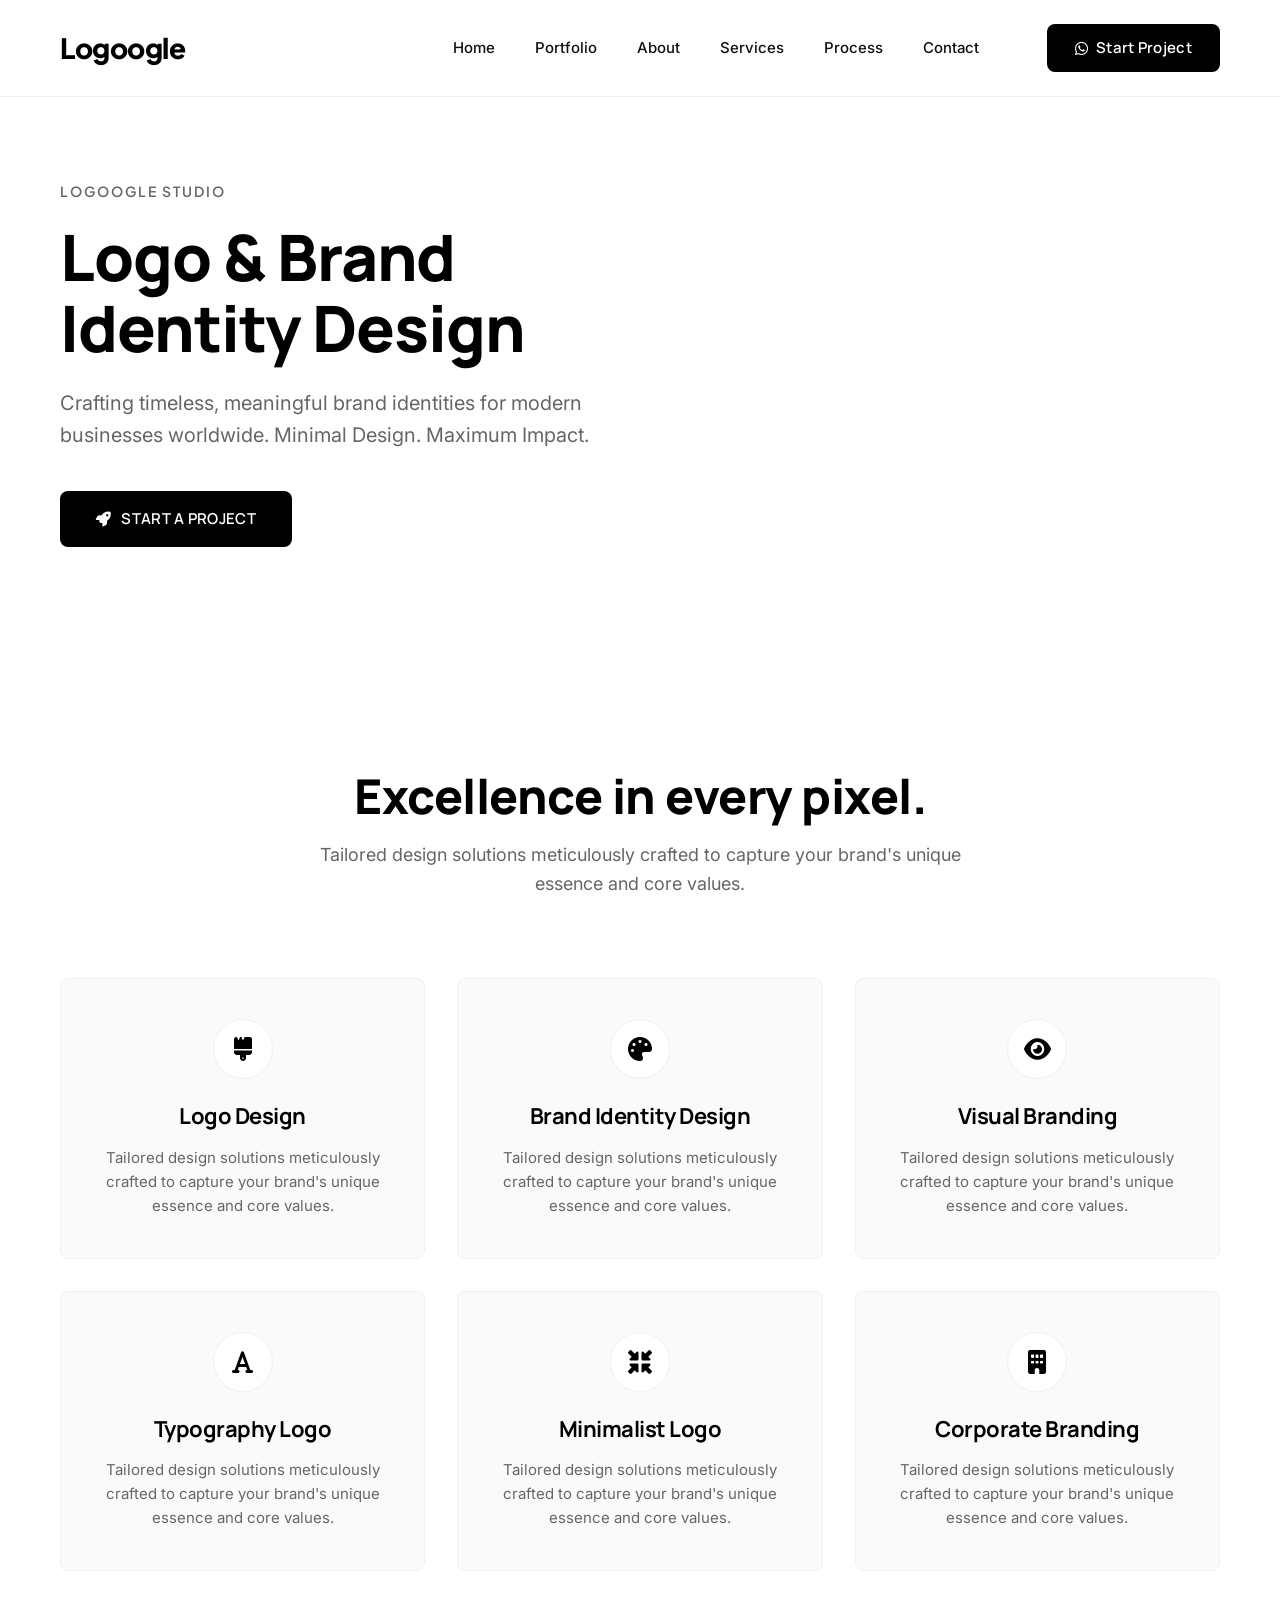
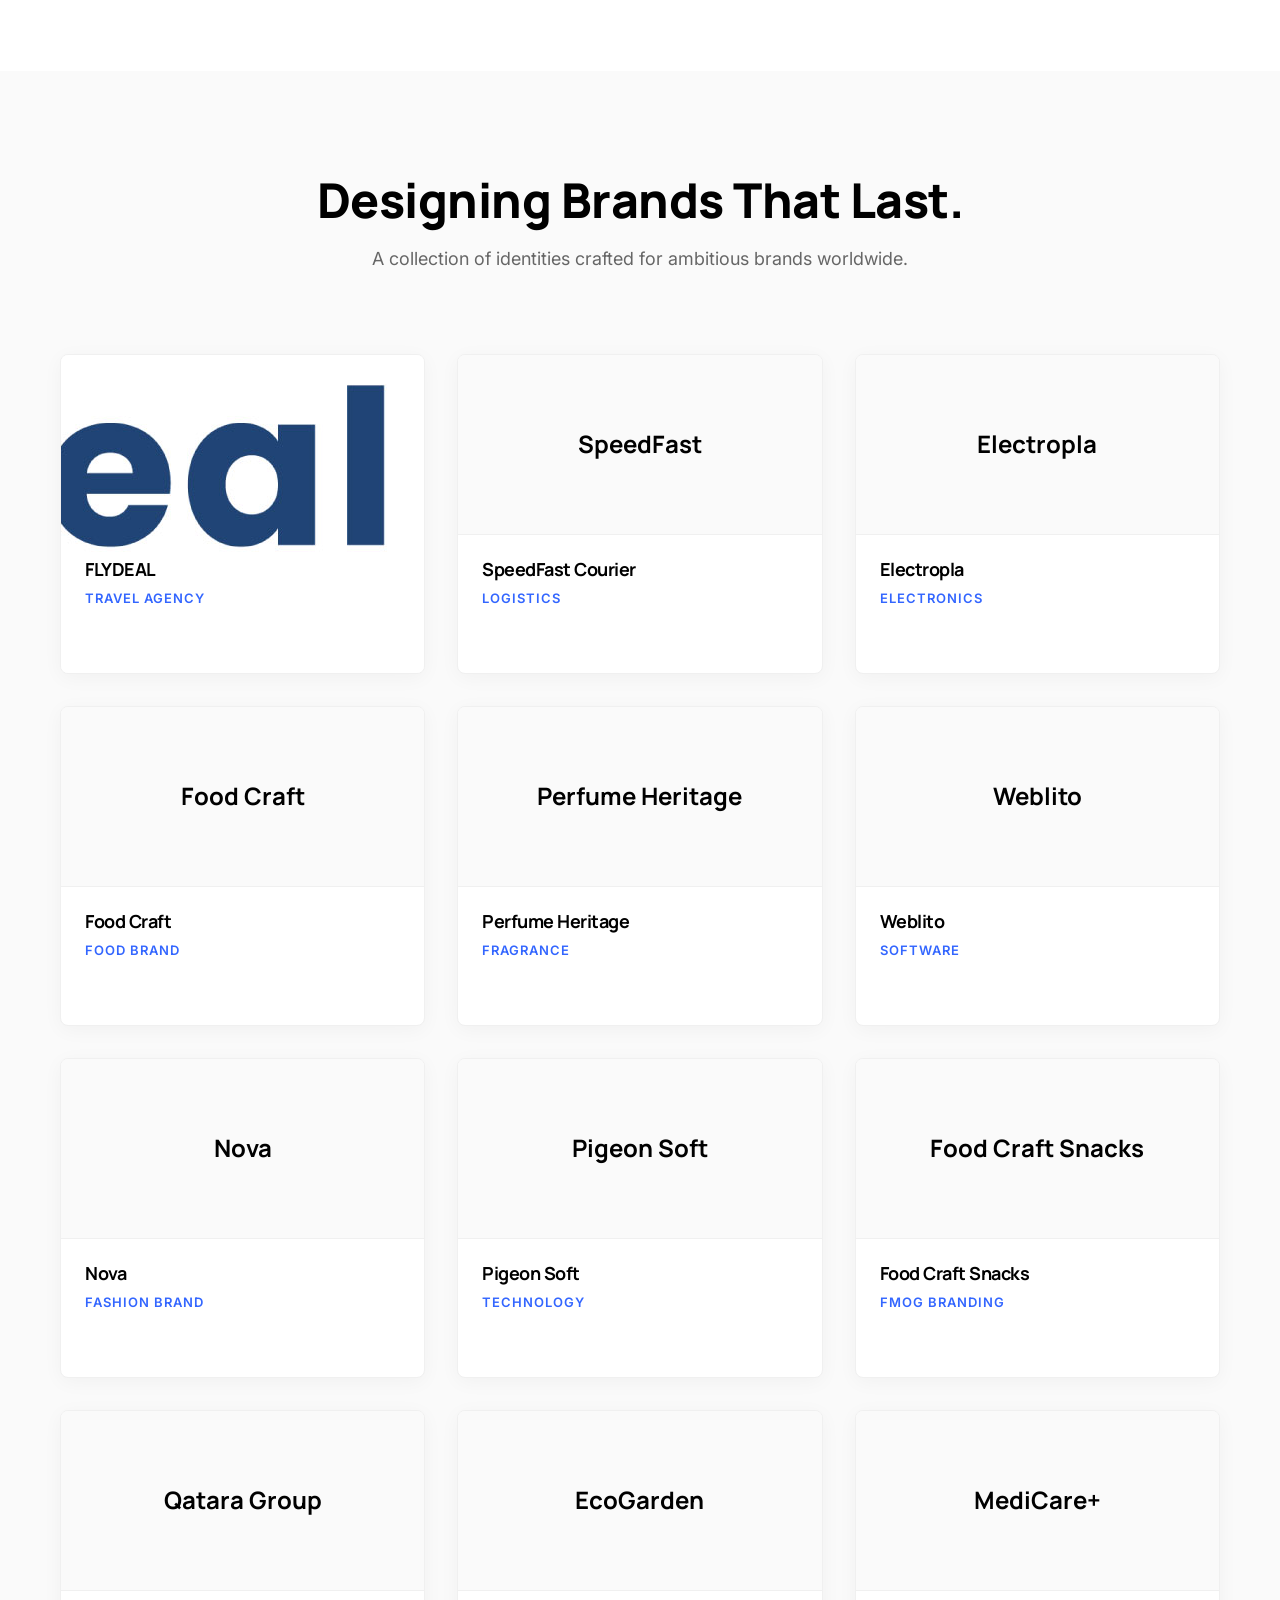
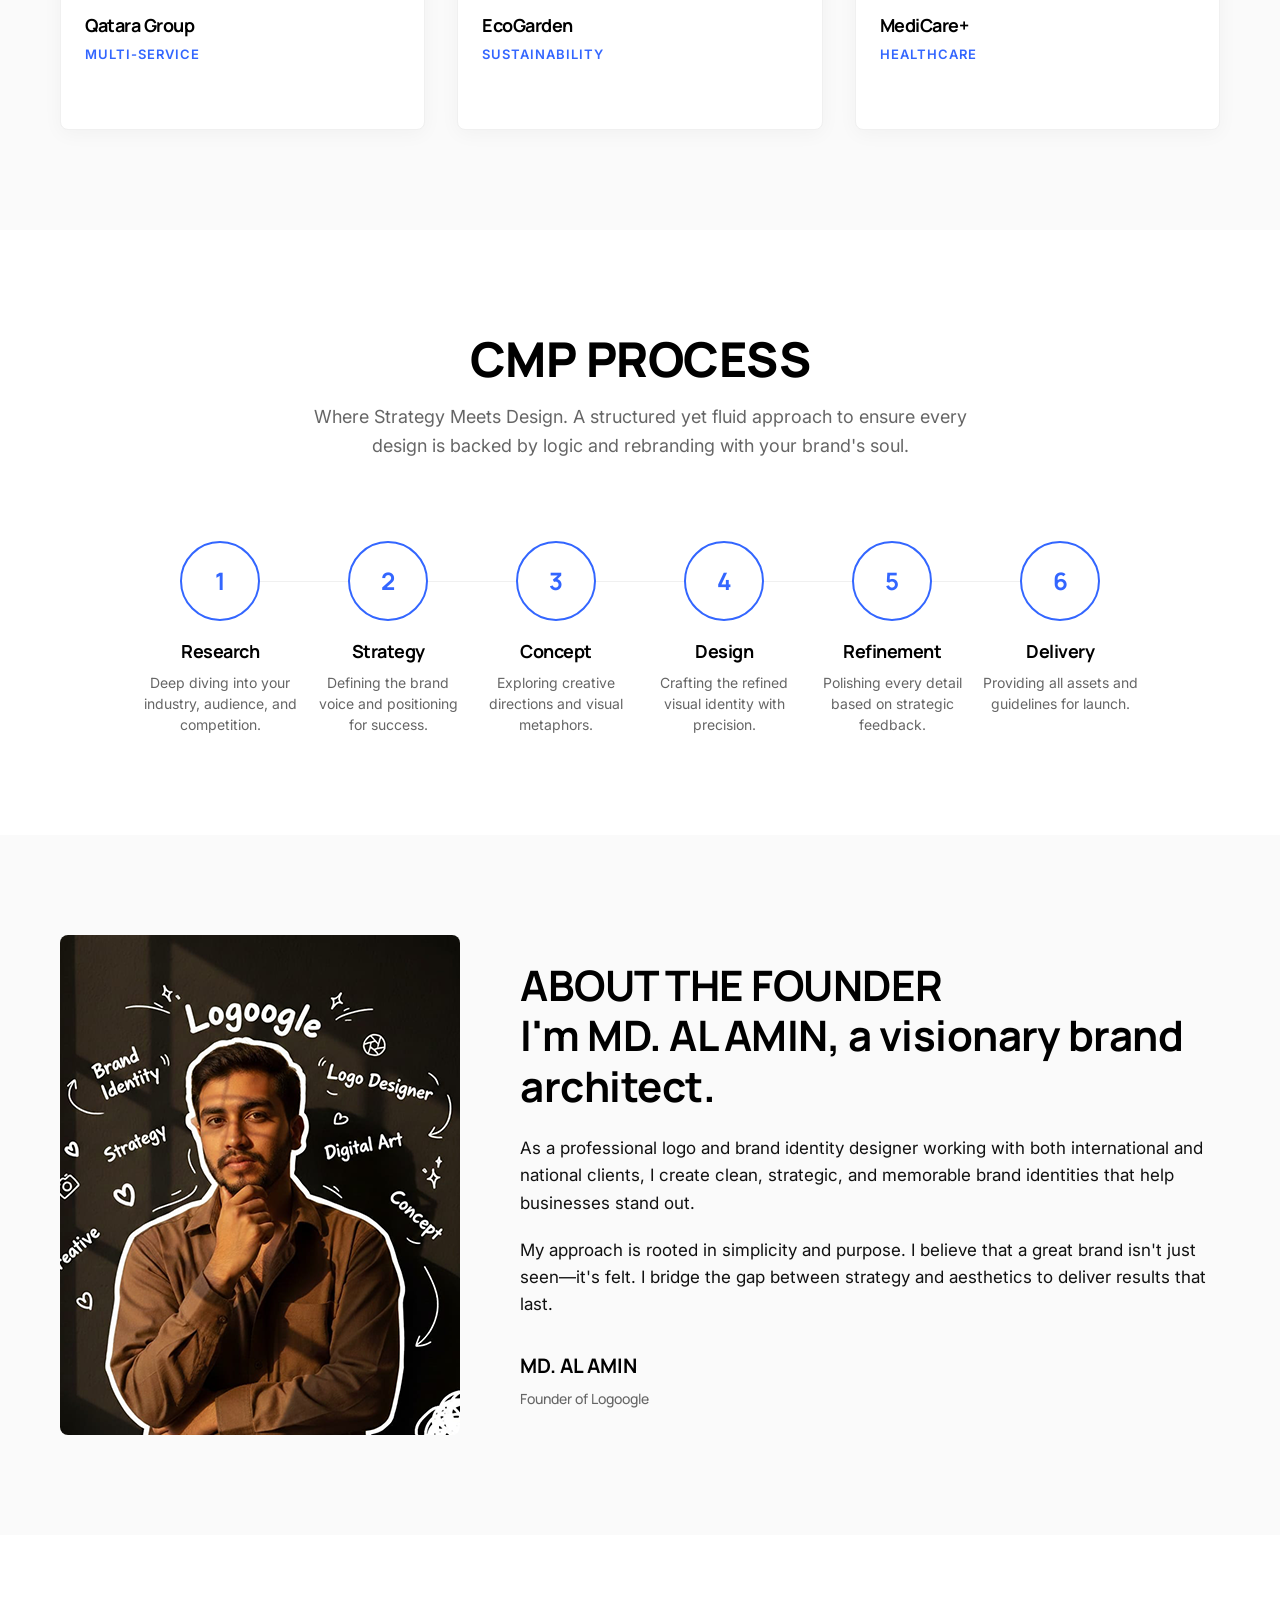
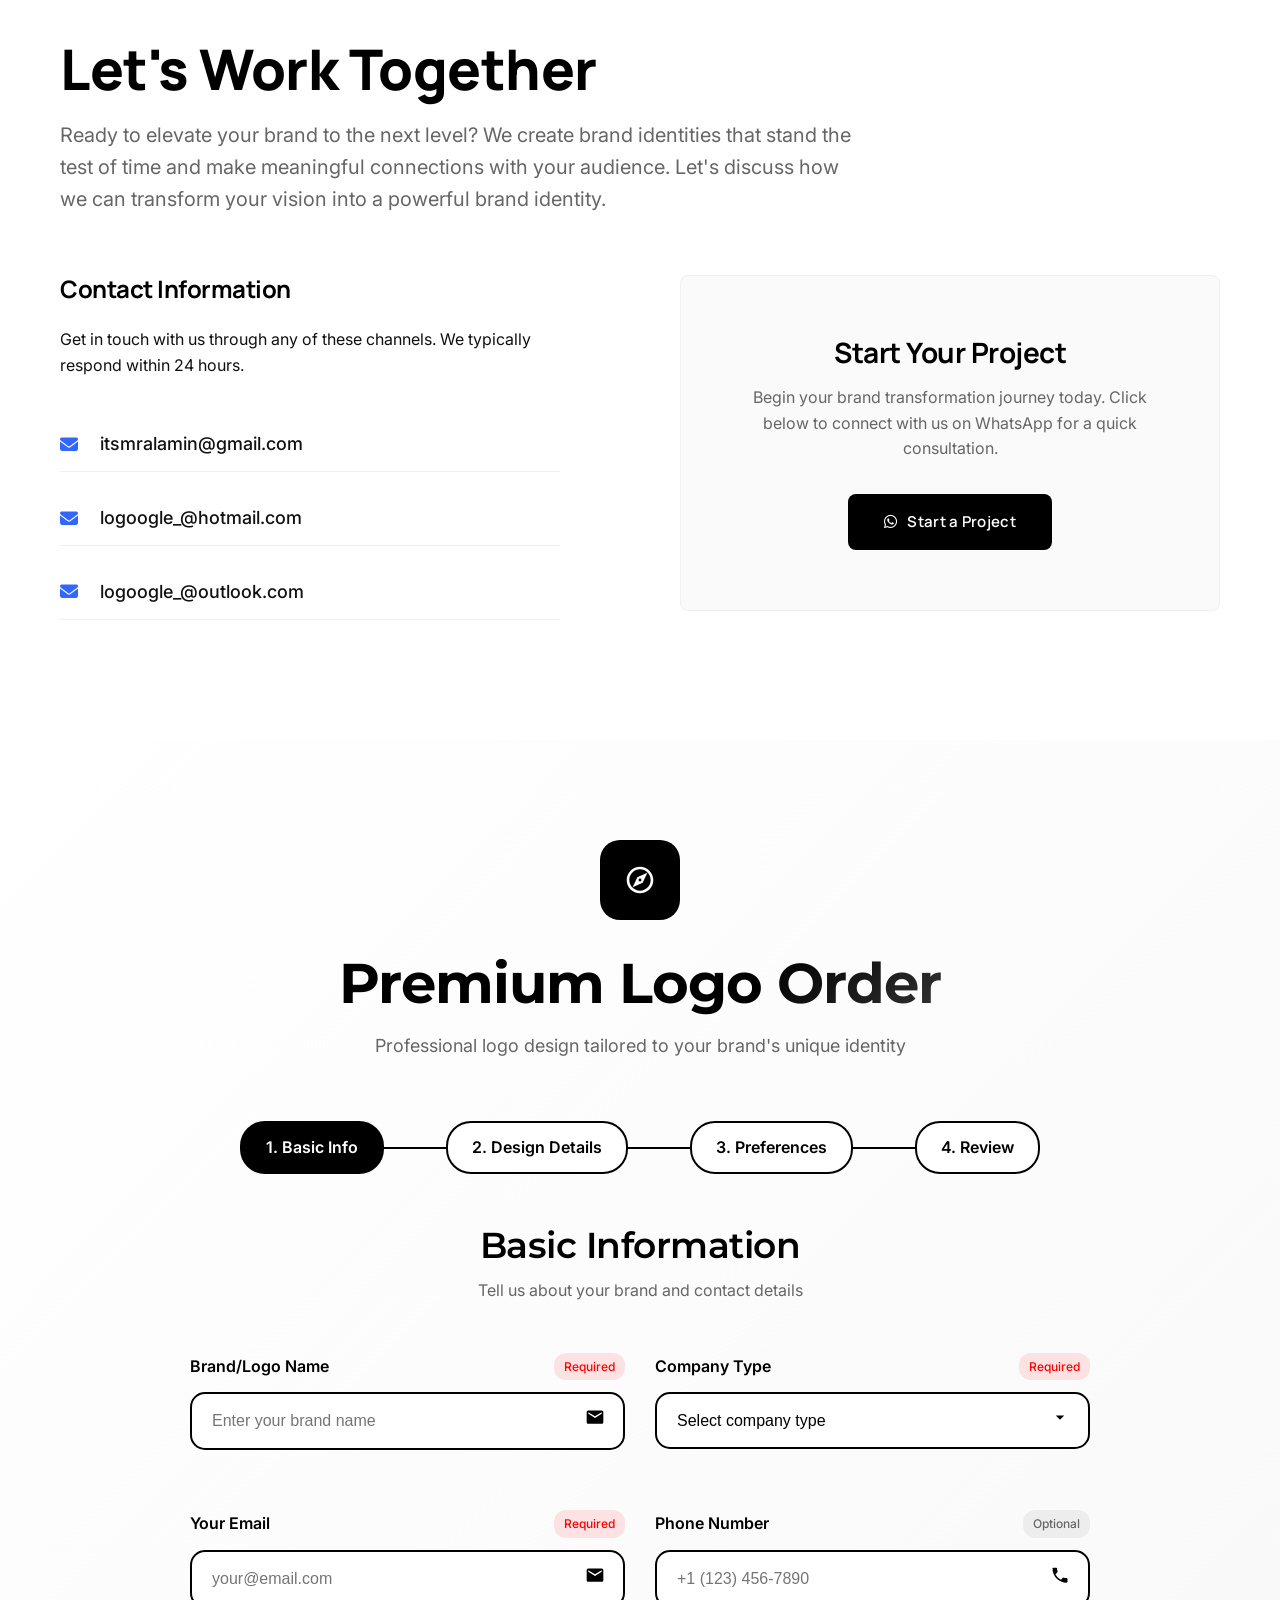
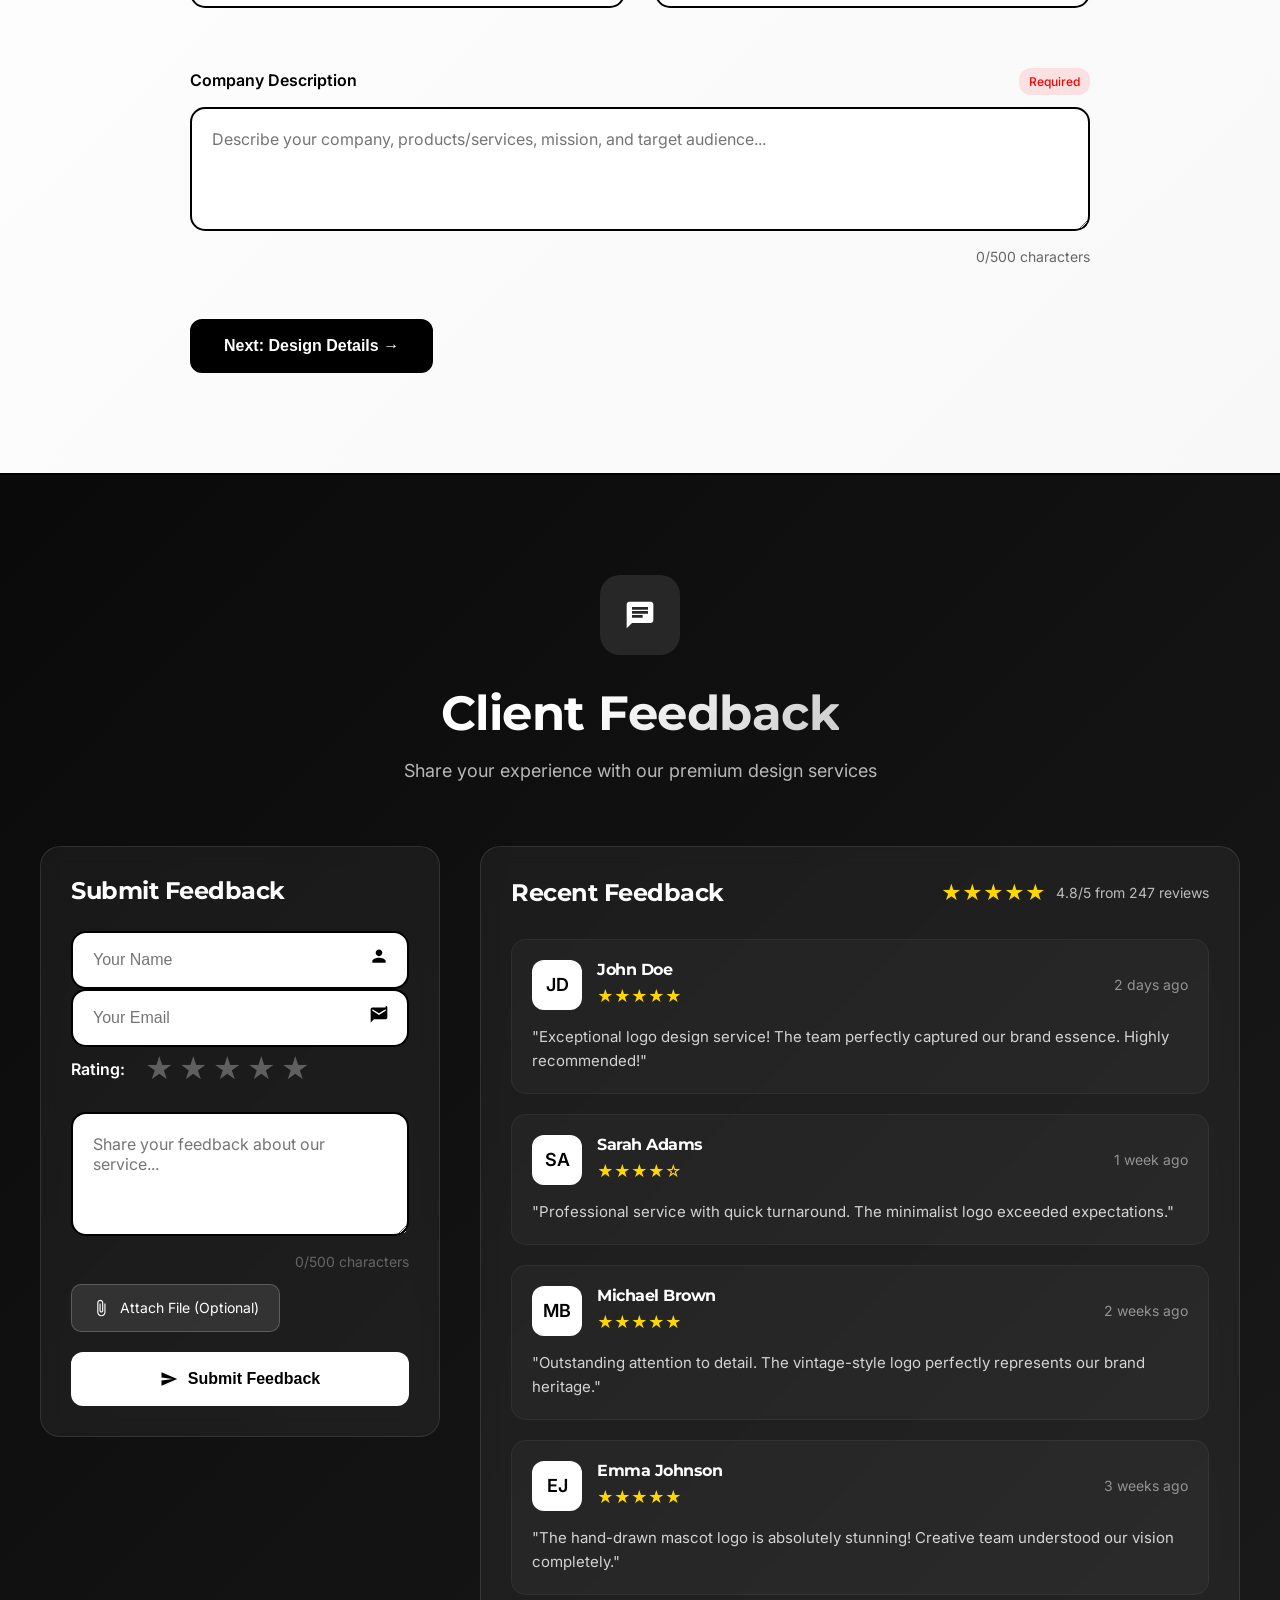
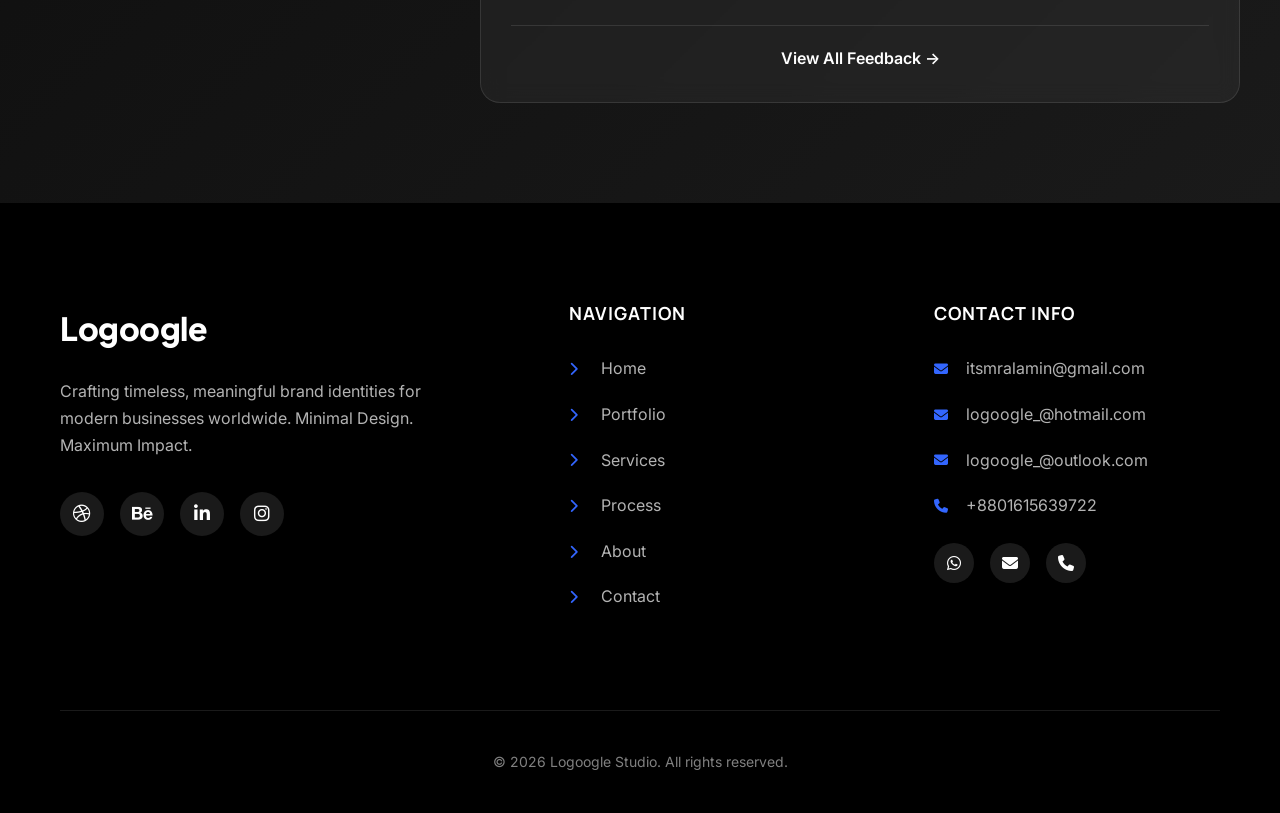
==== index.html @ 3bfe111a "Update index.html" ====
<!DOCTYPE html>
<html lang="en">
<head>
    <meta charset="UTF-8">
    <meta name="viewport" content="width=device-width, initial-scale=1.0">
    <title>Logoogle | Premium Brand Identity Design</title>
    <link rel="stylesheet" href="https://cdnjs.cloudflare.com/ajax/libs/font-awesome/6.4.0/css/all.min.css">
    <link rel="preconnect" href="https://fonts.googleapis.com">
    <link rel="preconnect" href="https://fonts.gstatic.com" crossorigin>
    <link href="https://fonts.googleapis.com/css2?family=Manrope:wght@400;500;600;700;800&family=Plus+Jakarta+Sans:wght@400;500;600;700;800&family=Inter:wght@300;400;500;600&display=swap" rel="stylesheet">
    <style>
        :root {
            --primary-blue: #3366FF;
            --primary-purple: #663399;
            --primary-black: #000000;
            --primary-white: #FFFFFF;
            --light-gray: #FAFAFA;
            --medium-gray: #F0F0F0;
            --dark-gray: #222222;
            --text-dark: #111111;
            --text-light: #666666;
            --card-shadow: 0 4px 20px rgba(0, 0, 0, 0.04);
            --section-padding: 100px 0;
            --border-radius: 8px;
        }

        * {
            margin: 0;
            padding: 0;
            box-sizing: border-box;
        }

        html {
            scroll-behavior: smooth;
        }

        body {
            font-family: 'Inter', sans-serif;
            color: var(--text-dark);
            line-height: 1.6;
            background-color: var(--primary-white);
            overflow-x: hidden;
            -webkit-font-smoothing: antialiased;
            -moz-osx-font-smoothing: grayscale;
        }

        h1, h2, h3, h4, h5, h6 {
            font-family: 'Manrope', sans-serif;
            font-weight: 700;
            line-height: 1.2;
            letter-spacing: -0.5px;
        }

        .container {
            width: 100%;
            max-width: 1200px;
            margin: 0 auto;
            padding: 0 20px;
        }

        /* Premium Professional Header */
        header {
            position: fixed;
            top: 0;
            left: 0;
            width: 100%;
            z-index: 1000;
            background-color: var(--primary-white);
            padding: 24px 0;
            border-bottom: 1px solid var(--medium-gray);
        }

        .header-container {
            display: flex;
            justify-content: space-between;
            align-items: center;
        }

        .logo {
            font-family: 'Plus Jakarta Sans', sans-serif;
            font-size: 28px;
            font-weight: 800;
            color: var(--primary-black);
            text-decoration: none;
            letter-spacing: -0.5px;
        }

        nav {
            display: flex;
            align-items: center;
            gap: 48px;
        }

        .nav-links {
            display: flex;
            list-style: none;
            gap: 40px;
        }

        .nav-links li a {
            text-decoration: none;
            color: var(--text-dark);
            font-weight: 500;
            font-size: 15px;
            transition: color 0.2s ease;
        }

        .nav-links li a:hover {
            color: var(--primary-blue);
        }

        /* Start Project Button */
        .start-project-btn {
            background-color: var(--primary-black);
            color: var(--primary-white);
            border: none;
            padding: 12px 28px;
            font-size: 15px;
            font-weight: 600;
            cursor: pointer;
            transition: all 0.3s ease;
            text-decoration: none;
            display: inline-flex;
            align-items: center;
            gap: 8px;
            border-radius: var(--border-radius);
            font-family: 'Manrope', sans-serif;
            letter-spacing: 0.3px;
            margin-left: 20px;
        }

        .start-project-btn:hover {
            background-color: var(--primary-blue);
        }

        .mobile-menu-btn {
            display: none;
            font-size: 24px;
            background: none;
            border: none;
            color: var(--primary-black);
            cursor: pointer;
            z-index: 1001;
        }

        /* Brand Title Styling */
        .brand-title {
            font-family: 'Plus Jakarta Sans', sans-serif;
            font-size: 14px;
            font-weight: 600;
            letter-spacing: 2px;
            color: var(--text-light);
            text-transform: uppercase;
            margin-bottom: 20px;
        }

        /* Hero Section */
        .hero {
            padding: 180px 0 120px;
            background-color: var(--primary-white);
            position: relative;
        }

        .hero-content {
            max-width: 800px;
        }

        .hero-title {
            font-size: 64px;
            font-weight: 800;
            line-height: 1.1;
            margin-bottom: 24px;
            color: var(--primary-black);
            letter-spacing: -1px;
        }

        .hero-description {
            font-size: 20px;
            color: var(--text-light);
            max-width: 600px;
            margin: 0 0 40px 0;
            line-height: 1.6;
            font-weight: 400;
        }

        .cta-button {
            background-color: var(--primary-black);
            color: var(--primary-white);
            border: none;
            padding: 16px 36px;
            font-size: 15px;
            font-weight: 600;
            cursor: pointer;
            transition: all 0.3s ease;
            text-decoration: none;
            display: inline-flex;
            align-items: center;
            gap: 10px;
            border-radius: var(--border-radius);
            font-family: 'Manrope', sans-serif;
            letter-spacing: 0.3px;
        }

        .cta-button:hover {
            background-color: var(--primary-blue);
        }

        /* Services Section */
        .services {
            padding: var(--section-padding);
            background-color: var(--primary-white);
        }

        .section-header {
            text-align: center;
            margin-bottom: 80px;
        }

        .section-header h2 {
            font-size: 48px;
            font-weight: 800;
            margin-bottom: 16px;
            color: var(--primary-black);
        }

        .section-header p {
            font-size: 18px;
            color: var(--text-light);
            max-width: 700px;
            margin: 0 auto;
            font-weight: 400;
        }

        .services-grid {
            display: grid;
            grid-template-columns: repeat(3, 1fr);
            gap: 32px;
        }

        .service-card {
            padding: 40px 32px;
            background-color: var(--light-gray);
            border-radius: var(--border-radius);
            transition: all 0.3s ease;
            text-align: center;
            border: 1px solid var(--medium-gray);
        }

        .service-card:hover {
            border-color: var(--primary-blue);
            box-shadow: var(--card-shadow);
        }

        .service-icon {
            width: 60px;
            height: 60px;
            margin: 0 auto 24px;
            background-color: var(--primary-white);
            border-radius: 50%;
            display: flex;
            align-items: center;
            justify-content: center;
            font-size: 24px;
            color: var(--primary-black);
            border: 1px solid var(--medium-gray);
            transition: all 0.3s ease;
        }

        .service-card:hover .service-icon {
            color: var(--primary-blue);
            border-color: var(--primary-blue);
        }

        .service-card h3 {
            font-size: 22px;
            margin-bottom: 16px;
            color: var(--primary-black);
        }

        .service-card p {
            color: var(--text-light);
            font-size: 15px;
            line-height: 1.6;
        }

        /* Projects Section */
        .projects {
            padding: var(--section-padding);
            background-color: var(--light-gray);
        }

        .projects-grid {
            display: grid;
            grid-template-columns: repeat(3, 1fr);
            gap: 32px;
        }

        .project-card {
            background-color: var(--primary-white);
            border-radius: var(--border-radius);
            overflow: hidden;
            box-shadow: var(--card-shadow);
            transition: all 0.3s ease;
            height: 320px;
            border: 1px solid var(--medium-gray);
        }

        .project-card:hover {
            transform: translateY(-4px);
            box-shadow: 0 12px 30px rgba(0, 0, 0, 0.08);
            border-color: var(--primary-blue);
        }

        .project-image {
            height: 180px;
            background-color: var(--light-gray);
            display: flex;
            align-items: center;
            justify-content: center;
            font-family: 'Manrope', sans-serif;
            font-size: 24px;
            font-weight: 700;
            color: var(--primary-black);
            border-bottom: 1px solid var(--medium-gray);
        }

        .project-content {
            padding: 24px;
        }

        .project-title {
            font-size: 18px;
            font-weight: 700;
            margin-bottom: 8px;
            color: var(--primary-black);
        }

        .project-category {
            font-size: 13px;
            color: var(--primary-blue);
            text-transform: uppercase;
            letter-spacing: 1px;
            font-weight: 600;
        }

        /* CMP Process Section */
        .cmp-process {
            padding: var(--section-padding);
            background-color: var(--primary-white);
            position: relative;
        }

        .process-container {
            max-width: 1000px;
            margin: 0 auto;
        }

        .process-steps {
            display: flex;
            justify-content: space-between;
            position: relative;
            margin-top: 60px;
        }

        .process-steps::before {
            content: '';
            position: absolute;
            top: 40px;
            left: 100px;
            right: 100px;
            height: 1px;
            background-color: var(--medium-gray);
            z-index: 1;
        }

        .process-step {
            text-align: center;
            position: relative;
            z-index: 2;
            width: 160px;
        }

        .step-number {
            width: 80px;
            height: 80px;
            border-radius: 50%;
            background-color: var(--primary-white);
            border: 2px solid var(--primary-blue);
            display: flex;
            align-items: center;
            justify-content: center;
            margin: 0 auto 20px;
            font-family: 'Manrope', sans-serif;
            font-size: 24px;
            font-weight: 700;
            color: var(--primary-blue);
            position: relative;
            background-color: var(--primary-white);
        }

        .step-content h3 {
            font-size: 18px;
            margin-bottom: 10px;
            color: var(--primary-black);
        }

        .step-content p {
            color: var(--text-light);
            font-size: 14px;
            line-height: 1.5;
        }

        /* Founder Section */
        .founder-section {
            padding: var(--section-padding);
            background-color: var(--light-gray);
        }

        .founder-content {
            display: grid;
            grid-template-columns: 400px 1fr;
            gap: 60px;
            align-items: center;
        }

        .founder-image {
            width: 400px;
            height: 500px;
            background-color: var(--medium-gray);
            border-radius: var(--border-radius);
            overflow: hidden;
            position: relative;
        }

        .founder-image-placeholder {
            width: 100%;
            height: 100%;
            background-color: var(--medium-gray);
            display: flex;
            align-items: center;
            justify-content: center;
            font-family: 'Manrope', sans-serif;
            font-size: 18px;
            color: var(--text-light);
            text-align: center;
            padding: 40px;
        }

        .founder-text h2 {
            font-size: 42px;
            margin-bottom: 24px;
            color: var(--primary-black);
            line-height: 1.2;
        }

        .founder-text p {
            font-size: 17px;
            margin-bottom: 20px;
            color: var(--text-dark);
            line-height: 1.6;
        }

        .founder-signature {
            margin-top: 32px;
            font-family: 'Manrope', sans-serif;
            font-size: 20px;
            font-weight: 700;
            color: var(--primary-black);
        }

        .founder-signature span {
            display: block;
            font-size: 14px;
            font-weight: 500;
            color: var(--text-light);
            margin-top: 6px;
        }

        /* Contact Section */
        .contact {
            padding: var(--section-padding);
            background-color: var(--primary-white);
            text-align: left;
        }

        .contact-header {
            max-width: 800px;
            margin-bottom: 60px;
        }

        .contact-title {
            font-size: 56px;
            font-weight: 800;
            margin-bottom: 16px;
            color: var(--primary-black);
        }

        .contact-subtitle {
            font-size: 20px;
            color: var(--text-light);
            margin-bottom: 40px;
            font-weight: 400;
            line-height: 1.6;
        }

        .contact-content {
            display: grid;
            grid-template-columns: 1fr 1fr;
            gap: 80px;
            align-items: start;
        }

        .contact-info {
            max-width: 500px;
        }

        .contact-info h3 {
            font-size: 24px;
            font-weight: 700;
            margin-bottom: 24px;
            color: var(--primary-black);
        }

        .email-section {
            margin-top: 40px;
        }

        .email-item {
            margin: 20px 0;
            display: flex;
            align-items: center;
            gap: 16px;
            padding: 12px 0;
            border-bottom: 1px solid var(--medium-gray);
        }

        .email-item i {
            color: var(--primary-blue);
            font-size: 18px;
            width: 24px;
        }

        .email-item a {
            color: var(--text-dark);
            text-decoration: none;
            font-size: 18px;
            font-weight: 500;
            transition: color 0.3s ease;
        }

        .email-item a:hover {
            color: var(--primary-blue);
        }

        .contact-action {
            text-align: center;
            padding: 60px;
            background-color: var(--light-gray);
            border-radius: var(--border-radius);
            border: 1px solid var(--medium-gray);
        }

        .contact-action h3 {
            font-size: 28px;
            font-weight: 700;
            margin-bottom: 16px;
            color: var(--primary-black);
        }

        .contact-action p {
            font-size: 16px;
            color: var(--text-light);
            margin-bottom: 32px;
            font-weight: 400;
            line-height: 1.6;
        }

        /* Premium Footer with Icons */
        footer {
            background-color: var(--primary-black);
            color: var(--primary-white);
            padding: 100px 0 40px;
            position: relative;
        }

        .footer-content {
            display: grid;
            grid-template-columns: 1.5fr 1fr 1fr;
            gap: 80px;
            margin-bottom: 80px;
        }

        .footer-info {
            max-width: 400px;
        }

        .footer-logo {
            font-family: 'Plus Jakarta Sans', sans-serif;
            font-size: 32px;
            font-weight: 800;
            color: var(--primary-white);
            margin-bottom: 24px;
            letter-spacing: -0.5px;
        }

        .footer-description {
            color: rgba(255, 255, 255, 0.7);
            font-size: 16px;
            line-height: 1.7;
            margin-bottom: 32px;
            font-weight: 400;
            font-family: 'Inter', sans-serif;
        }

        .footer-social {
            display: flex;
            gap: 16px;
        }

        .social-icon {
            width: 44px;
            height: 44px;
            border-radius: 50%;
            background: rgba(255, 255, 255, 0.1);
            display: flex;
            align-items: center;
            justify-content: center;
            color: var(--primary-white);
            text-decoration: none;
            transition: all 0.3s ease;
            font-size: 18px;
        }

        .social-icon:hover {
            background: var(--primary-blue);
            transform: translateY(-3px);
        }

        .footer-column h3 {
            font-size: 18px;
            font-weight: 700;
            margin-bottom: 32px;
            color: var(--primary-white);
            letter-spacing: 1px;
            text-transform: uppercase;
            font-family: 'Manrope', sans-serif;
        }

        .footer-links {
            list-style: none;
        }

        .footer-links li {
            margin-bottom: 20px;
            display: flex;
            align-items: center;
            gap: 12px;
        }

        .footer-links a {
            color: rgba(255, 255, 255, 0.7);
            text-decoration: none;
            font-size: 16px;
            transition: all 0.3s ease;
            font-family: 'Inter', sans-serif;
        }

        .footer-links a:hover {
            color: var(--primary-white);
        }

        .footer-links i {
            color: var(--primary-blue);
            font-size: 14px;
            width: 20px;
        }

        .contact-icons {
            display: flex;
            gap: 16px;
            margin-top: 24px;
        }

        .contact-icon {
            width: 40px;
            height: 40px;
            border-radius: 50%;
            background: rgba(255, 255, 255, 0.1);
            display: flex;
            align-items: center;
            justify-content: center;
            color: var(--primary-white);
            text-decoration: none;
            transition: all 0.3s ease;
            font-size: 16px;
        }

        .contact-icon:hover {
            background: var(--primary-blue);
        }

        .footer-bottom {
            border-top: 1px solid rgba(255, 255, 255, 0.1);
            padding-top: 40px;
            text-align: center;
            color: rgba(255, 255, 255, 0.5);
            font-size: 14px;
            font-family: 'Inter', sans-serif;
        }

        /* Responsive Styles */
        @media (max-width: 1024px) {
            .hero-title {
                font-size: 56px;
            }
            
            .services-grid {
                grid-template-columns: repeat(2, 1fr);
            }
            
            .projects-grid {
                grid-template-columns: repeat(2, 1fr);
            }
            
            .founder-content {
                grid-template-columns: 1fr;
                gap: 40px;
            }
            
            .founder-image {
                width: 100%;
                max-width: 400px;
                margin: 0 auto;
            }
            
            .contact-content {
                grid-template-columns: 1fr;
                gap: 60px;
            }
            
            .footer-content {
                grid-template-columns: 1fr 1fr;
                gap: 60px;
            }
            
            .contact-title {
                font-size: 48px;
            }
        }

        @media (max-width: 768px) {
            .nav-links, .start-project-btn {
                display: none;
            }
            
            .mobile-menu-btn {
                display: block;
            }
            
            .hero {
                padding: 160px 0 80px;
            }
            
            .hero-title {
                font-size: 48px;
            }
            
            .section-header h2 {
                font-size: 40px;
            }
            
            .services-grid {
                grid-template-columns: 1fr;
            }
            
            .projects-grid {
                grid-template-columns: 1fr;
            }
            
            .process-steps {
                flex-direction: column;
                gap: 40px;
            }
            
            .process-steps::before {
                display: none;
            }
            
            .contact-title {
                font-size: 40px;
            }
            
            .footer-content {
                grid-template-columns: 1fr;
                gap: 50px;
            }
        }

        @media (max-width: 576px) {
            .container {
                padding: 0 20px;
            }
            
            .hero-title {
                font-size: 40px;
            }
            
            .service-card, .project-card {
                padding: 32px 24px;
            }
            
            .founder-text h2 {
                font-size: 36px;
            }
            
            .contact-title {
                font-size: 36px;
            }
            
            .contact-action {
                padding: 40px 24px;
            }
            
            .footer-logo {
                font-size: 28px;
            }
        }
    </style>
</head>
<body>
    <!-- Professional Header without Icons -->
    <header>
        <div class="container header-container">
            <a href="#" class="logo">Logoogle</a>
            
            <nav>
                <ul class="nav-links">
                    <li><a href="#home">Home</a></li>
                    <li><a href="#portfolio">Portfolio</a></li>
                    <li><a href="#about">About</a></li>
                    <li><a href="#services">Services</a></li>
                    <li><a href="#process">Process</a></li>
                    <li><a href="#contact">Contact</a></li>
                </ul>
                
                <a href="https://wa.me/8801615639722" class="start-project-btn" target="_blank">
                    <i class="fab fa-whatsapp"></i>
                    Start Project
                </a>
            </nav>
            
            <button class="mobile-menu-btn" id="mobileMenuBtn">
                <i class="fas fa-bars"></i>
            </button>
        </div>
    </header>

    <!-- Hero Section -->
    <section class="hero" id="home">
        <div class="container">
            <div class="hero-content">
                <div class="brand-title">LOGOOGLE STUDIO</div>
                <h1 class="hero-title">
                    Logo & Brand
                    <br>Identity Design
                </h1>
                <p class="hero-description">
                    Crafting timeless, meaningful brand identities for modern businesses worldwide. Minimal Design. Maximum Impact.
                </p>
                <a href="#contact" class="cta-button">
                    <i class="fas fa-rocket"></i>
                    START A PROJECT
                </a>
            </div>
        </div>
    </section>

    <!-- Services Section -->
    <section class="services" id="services">
        <div class="container">
            <div class="section-header">
                <h2>Excellence in every pixel.</h2>
                <p>Tailored design solutions meticulously crafted to capture your brand's unique essence and core values.</p>
            </div>
            
            <div class="services-grid">
                <div class="service-card">
                    <div class="service-icon">
                        <i class="fas fa-brush"></i>
                    </div>
                    <h3>Logo Design</h3>
                    <p>Tailored design solutions meticulously crafted to capture your brand's unique essence and core values.</p>
                </div>
                <div class="service-card">
                    <div class="service-icon">
                        <i class="fas fa-palette"></i>
                    </div>
                    <h3>Brand Identity Design</h3>
                    <p>Tailored design solutions meticulously crafted to capture your brand's unique essence and core values.</p>
                </div>
                <div class="service-card">
                    <div class="service-icon">
                        <i class="fas fa-eye"></i>
                    </div>
                    <h3>Visual Branding</h3>
                    <p>Tailored design solutions meticulously crafted to capture your brand's unique essence and core values.</p>
                </div>
                <div class="service-card">
                    <div class="service-icon">
                        <i class="fas fa-font"></i>
                    </div>
                    <h3>Typography Logo</h3>
                    <p>Tailored design solutions meticulously crafted to capture your brand's unique essence and core values.</p>
                </div>
                <div class="service-card">
                    <div class="service-icon">
                        <i class="fas fa-minimize"></i>
                    </div>
                    <h3>Minimalist Logo</h3>
                    <p>Tailored design solutions meticulously crafted to capture your brand's unique essence and core values.</p>
                </div>
                <div class="service-card">
                    <div class="service-icon">
                        <i class="fas fa-building"></i>
                    </div>
                    <h3>Corporate Branding</h3>
                    <p>Tailored design solutions meticulously crafted to capture your brand's unique essence and core values.</p>
                </div>
            </div>
        </div>
    </section>

    <!-- Projects Section -->
    <section class="projects" id="portfolio">
        <div class="container">
            <div class="section-header">
                <h2>Designing Brands That Last.</h2>
                <p>A collection of identities crafted for ambitious brands worldwide.</p>
            </div>
            
            <div class="projects-grid">
                <div class="project-card">
                    <div class="project-image">
                        <img src="flydeal.jpg" alt="FLYDEAL">
                    </div>
                    <div class="project-content">
                        <h3 class="project-title">FLYDEAL</h3>
                        <p class="project-category">TRAVEL AGENCY</p>
                        
                    </div>
                </div>
                <div class="project-card">
                    <div class="project-image">
                        SpeedFast
                    </div>
                    <div class="project-content">
                        <h3 class="project-title">SpeedFast Courier</h3>
                        <p class="project-category">Logistics</p>
                    </div>
                </div>
                <div class="project-card">
                    <div class="project-image">
                        Electropla
                    </div>
                    <div class="project-content">
                        <h3 class="project-title">Electropla</h3>
                        <p class="project-category">Electronics</p>
                    </div>
                </div>
                <div class="project-card">
                    <div class="project-image">
                        Food Craft
                    </div>
                    <div class="project-content">
                        <h3 class="project-title">Food Craft</h3>
                        <p class="project-category">Food Brand</p>
                    </div>
                </div>
                <div class="project-card">
                    <div class="project-image">
                        Perfume Heritage
                    </div>
                    <div class="project-content">
                        <h3 class="project-title">Perfume Heritage</h3>
                        <p class="project-category">Fragrance</p>
                    </div>
                </div>
                <div class="project-card">
                    <div class="project-image">
                        Weblito
                    </div>
                    <div class="project-content">
                        <h3 class="project-title">Weblito</h3>
                        <p class="project-category">Software</p>
                    </div>
                </div>
                <!-- 6 New Projects -->
                <div class="project-card">
                    <div class="project-image">
                        Nova
                    </div>
                    <div class="project-content">
                        <h3 class="project-title">Nova</h3>
                        <p class="project-category">Fashion Brand</p>
                    </div>
                </div>
                <div class="project-card">
                    <div class="project-image">
                        Pigeon Soft
                    </div>
                    <div class="project-content">
                        <h3 class="project-title">Pigeon Soft</h3>
                        <p class="project-category">Technology</p>
                    </div>
                </div>
                <div class="project-card">
                    <div class="project-image">
                        Food Craft Snacks
                    </div>
                    <div class="project-content">
                        <h3 class="project-title">Food Craft Snacks</h3>
                        <p class="project-category">FMOG Branding</p>
                    </div>
                </div>
                <div class="project-card">
                    <div class="project-image">
                        Qatara Group
                    </div>
                    <div class="project-content">
                        <h3 class="project-title">Qatara Group</h3>
                        <p class="project-category">Multi-Service</p>
                    </div>
                </div>
                <div class="project-card">
                    <div class="project-image">
                        EcoGarden
                    </div>
                    <div class="project-content">
                        <h3 class="project-title">EcoGarden</h3>
                        <p class="project-category">Sustainability</p>
                    </div>
                </div>
                <div class="project-card">
                    <div class="project-image">
                        MediCare+
                    </div>
                    <div class="project-content">
                        <h3 class="project-title">MediCare+</h3>
                        <p class="project-category">Healthcare</p>
                    </div>
                </div>
            </div>
        </div>
    </section>

    <!-- CMP Process Section -->
    <section class="cmp-process" id="process">
        <div class="container">
            <div class="section-header">
                <h2>CMP PROCESS</h2>
                <p>Where Strategy Meets Design. A structured yet fluid approach to ensure every design is backed by logic and rebranding with your brand's soul.</p>
            </div>
            
            <div class="process-container">
                <div class="process-steps">
                    <div class="process-step">
                        <div class="step-number">1</div>
                        <div class="step-content">
                            <h3>Research</h3>
                            <p>Deep diving into your industry, audience, and competition.</p>
                        </div>
                    </div>
                    
                    <div class="process-step">
                        <div class="step-number">2</div>
                        <div class="step-content">
                            <h3>Strategy</h3>
                            <p>Defining the brand voice and positioning for success.</p>
                        </div>
                    </div>
                    
                    <div class="process-step">
                        <div class="step-number">3</div>
                        <div class="step-content">
                            <h3>Concept</h3>
                            <p>Exploring creative directions and visual metaphors.</p>
                        </div>
                    </div>
                    
                    <div class="process-step">
                        <div class="step-number">4</div>
                        <div class="step-content">
                            <h3>Design</h3>
                            <p>Crafting the refined visual identity with precision.</p>
                        </div>
                    </div>
                    
                    <div class="process-step">
                        <div class="step-number">5</div>
                        <div class="step-content">
                            <h3>Refinement</h3>
                            <p>Polishing every detail based on strategic feedback.</p>
                        </div>
                    </div>
                    
                    <div class="process-step">
                        <div class="step-number">6</div>
                        <div class="step-content">
                            <h3>Delivery</h3>
                            <p>Providing all assets and guidelines for launch.</p>
                        </div>
                    </div>
                </div>
            </div>
        </div>
    </section>

    <!-- Founder Section -->
    <section class="founder-section" id="about">
        <div class="container">
            <div class="founder-content">
                <div class="founder-image">
                    <div class="founder-image-placeholder">
                        <img src="alaminfounder.png" alt="MD. AL AMIN">
                    
                    </div>
                </div>
                <div class="founder-text">
                    <h2> ABOUT THE FOUNDER <br>I'm MD. AL AMIN, a visionary brand architect.</h2>
                    <p>As a professional logo and brand identity designer working with both international and national clients, I create clean, strategic, and memorable brand identities that help businesses stand out.</p>
                    <p>My approach is rooted in simplicity and purpose. I believe that a great brand isn't just seen—it's felt. I bridge the gap between strategy and aesthetics to deliver results that last.</p>
                    <div class="founder-signature">
                        MD. AL AMIN
                        <span>Founder of Logoogle</span>
                    </div>
                </div>
            </div>
        </div>
    </section>

    <!-- Contact Section -->
    <section class="contact" id="contact">
        <div class="container">
            <div class="contact-header">
                <h2 class="contact-title">Let's Work Together</h2>
                <p class="contact-subtitle">Ready to elevate your brand to the next level? We create brand identities that stand the test of time and make meaningful connections with your audience. Let's discuss how we can transform your vision into a powerful brand identity.</p>
            </div>
            
            <div class="contact-content">
                <div class="contact-info">
                    <h3>Contact Information</h3>
                    <p>Get in touch with us through any of these channels. We typically respond within 24 hours.</p>
                    
                    <div class="email-section">
                        <div class="email-item">
                            <i class="fas fa-envelope"></i>
                            <a href="mailto:itsmralamin@gmail.com">itsmralamin@gmail.com</a>
                        </div>
                        <div class="email-item">
                            <i class="fas fa-envelope"></i>
                            <a href="mailto:logoogle_@hotmail.com">logoogle_@hotmail.com</a>
                        </div>
                        <div class="email-item">
                            <i class="fas fa-envelope"></i>
                            <a href="mailto:logoogle_@outlook.com">logoogle_@outlook.com</a>
                        </div>
                    </div>
                </div>
                
                <div class="contact-action">
                    <h3>Start Your Project</h3>
                    <p>Begin your brand transformation journey today. Click below to connect with us on WhatsApp for a quick consultation.</p>
                    <a href="https://wa.me/8801615639722" class="cta-button" target="_blank">
                        <i class="fab fa-whatsapp"></i>
                        Start a Project
                    </a>
                </div>
            </div>
        </div>
    </section>
    <!-- Logo Order Section -->
<section class="premium-order-section">
    <div class="premium-container">
        <div class="premium-header">
            <div class="premium-icon">
                <svg xmlns="http://www.w3.org/2000/svg" viewBox="0 0 24 24" width="32" height="32">
                    <path d="M12 2C6.48 2 2 6.48 2 12s4.48 10 10 10 10-4.48 10-10S17.52 2 12 2zm0 18c-4.41 0-8-3.59-8-8s3.59-8 8-8 8 3.59 8 8-3.59 8-8 8zm-5.5-2.5l7.51-3.49L17.5 6.5 9.99 9.99 6.5 17.5zm5.5-6.6c.61 0 1.1.49 1.1 1.1s-.49 1.1-1.1 1.1-1.1-.49-1.1-1.1.49-1.1 1.1-1.1z"/>
                </svg>
            </div>
            <h1 class="premium-title">Premium Logo <span class="highlight">Order</span></h1>
            <p class="premium-subtitle">Professional logo design tailored to your brand's unique identity</p>
        </div>
        
        <div class="order-stepper">
            <div class="stepper">
                <div class="step active">1. Basic Info</div>
                <div class="step">2. Design Details</div>
                <div class="step">3. Preferences</div>
                <div class="step">4. Review</div>
            </div>
        </div>
        
        <form id="premiumLogoOrderForm" class="premium-order-form">
            <!-- Step 1: Basic Information -->
            <div class="form-step active" data-step="1">
                <div class="step-header">
                    <h2>Basic Information</h2>
                    <p>Tell us about your brand and contact details</p>
                </div>
                
                <div class="form-row">
                    <div class="form-group premium-group">
                        <div class="input-header">
                            <span class="input-label">Brand/Logo Name</span>
                            <span class="required-indicator">Required</span>
                        </div>
                        <div class="input-wrapper">
                            <input type="text" placeholder="Enter your brand name" required>
                            <div class="input-icon">
                                <svg xmlns="http://www.w3.org/2000/svg" viewBox="0 0 24 24" width="20" height="20">
                                    <path d="M20 4H4c-1.1 0-2 .9-2 2v12c0 1.1.9 2 2 2h16c1.1 0 2-.9 2-2V6c0-1.1-.9-2-2-2zm0 4l-8 5-8-5V6l8 5 8-5v2z"/>
                                </svg>
                            </div>
                        </div>
                    </div>
                    
                    <div class="form-group premium-group">
                        <div class="input-header">
                            <span class="input-label">Company Type</span>
                            <span class="required-indicator">Required</span>
                        </div>
                        <div class="select-wrapper">
                            <select required>
                                <option value="">Select company type</option>
                                <option value="tech">Technology & IT</option>
                                <option value="retail">Retail & E-commerce</option>
                                <option value="service">Professional Services</option>
                                <option value="food">Food & Beverage</option>
                                <option value="health">Health & Wellness</option>
                                <option value="education">Education & Training</option>
                                <option value="creative">Creative Agency</option>
                                <option value="finance">Finance & Banking</option>
                                <option value="realestate">Real Estate</option>
                                <option value="manufacturing">Manufacturing</option>
                                <option value="nonprofit">Non-Profit Organization</option>
                                <option value="startup">Startup</option>
                                <option value="enterprise">Enterprise</option>
                            </select>
                            <div class="select-icon">
                                <svg xmlns="http://www.w3.org/2000/svg" viewBox="0 0 24 24" width="20" height="20">
                                    <path d="M7 10l5 5 5-5z"/>
                                </svg>
                            </div>
                        </div>
                    </div>
                </div>
                
                <div class="form-row">
                    <div class="form-group premium-group">
                        <div class="input-header">
                            <span class="input-label">Your Email</span>
                            <span class="required-indicator">Required</span>
                        </div>
                        <div class="input-wrapper">
                            <input type="email" placeholder="your@email.com" required>
                            <div class="input-icon">
                                <svg xmlns="http://www.w3.org/2000/svg" viewBox="0 0 24 24" width="20" height="20">
                                    <path d="M20 4H4c-1.1 0-2 .9-2 2v12c0 1.1.9 2 2 2h16c1.1 0 2-.9 2-2V6c0-1.1-.9-2-2-2zm0 4l-8 5-8-5V6l8 5 8-5v2z"/>
                                </svg>
                            </div>
                        </div>
                    </div>
                    
                    <div class="form-group premium-group">
                        <div class="input-header">
                            <span class="input-label">Phone Number</span>
                            <span class="optional-indicator">Optional</span>
                        </div>
                        <div class="input-wrapper">
                            <input type="tel" placeholder="+1 (123) 456-7890">
                            <div class="input-icon">
                                <svg xmlns="http://www.w3.org/2000/svg" viewBox="0 0 24 24" width="20" height="20">
                                    <path d="M20 15.5c-1.25 0-2.45-.2-3.57-.57-.35-.11-.74-.03-1.02.24l-2.2 2.2c-2.83-1.44-5.15-3.75-6.59-6.59l2.2-2.21c.28-.26.36-.65.25-1C8.7 6.45 8.5 5.25 8.5 4c0-.55-.45-1-1-1H4c-.55 0-1 .45-1 1 0 9.39 7.61 17 17 17 .55 0 1-.45 1-1v-3.5c0-.55-.45-1-1-1z"/>
                                </svg>
                            </div>
                        </div>
                    </div>
                </div>
                
                <div class="form-group premium-group">
                    <div class="input-header">
                        <span class="input-label">Company Description</span>
                        <span class="required-indicator">Required</span>
                    </div>
                    <div class="textarea-wrapper">
                        <textarea placeholder="Describe your company, products/services, mission, and target audience..." rows="4" required></textarea>
                        <div class="char-counter">
                            <span>0</span>/500 characters
                        </div>
                    </div>
                </div>
                
                <div class="step-buttons">
                    <button type="button" class="next-step-btn">Next: Design Details →</button>
                </div>
            </div>
            
            <!-- Step 2: Design Details -->
            <div class="form-step" data-step="2">
                <div class="step-header">
                    <h2>Design Details</h2>
                    <p>Choose your logo type and design preferences</p>
                </div>
                
                <div class="form-group premium-group">
                    <div class="input-header">
                        <span class="input-label">Logo Type</span>
                        <span class="required-indicator">Required</span>
                    </div>
                    <div class="logo-type-grid">
                        <div class="logo-type-option">
                            <input type="radio" name="logoType" id="wordmark" value="wordmark">
                            <label for="wordmark">
                                <div class="logo-type-icon">
                                    <svg xmlns="http://www.w3.org/2000/svg" viewBox="0 0 24 24" width="28" height="28">
                                        <path d="M2.5 4v3h5v12h3V7h5V4h-13zm19 5h-9v3h3v7h3v-7h3V9z"/>
                                    </svg>
                                </div>
                                <h4>Wordmark</h4>
                                <p>Text-based logo focusing on typography</p>
                            </label>
                        </div>
                        
                        <div class="logo-type-option">
                            <input type="radio" name="logoType" id="lettermark" value="lettermark">
                            <label for="lettermark">
                                <div class="logo-type-icon">
                                    <svg xmlns="http://www.w3.org/2000/svg" viewBox="0 0 24 24" width="28" height="28">
                                        <path d="M12 2C6.48 2 2 6.48 2 12s4.48 10 10 10 10-4.48 10-10S17.52 2 12 2zm0 18c-4.41 0-8-3.59-8-8s3.59-8 8-8 8 3.59 8 8-3.59 8-8 8z"/>
                                    </svg>
                                </div>
                                <h4>Lettermark</h4>
                                <p>Initials or letters styled creatively</p>
                            </label>
                        </div>
                        
                        <div class="logo-type-option">
                            <input type="radio" name="logoType" id="pictorial" value="pictorial">
                            <label for="pictorial">
                                <div class="logo-type-icon">
                                    <svg xmlns="http://www.w3.org/2000/svg" viewBox="0 0 24 24" width="28" height="28">
                                        <path d="M21 19V5c0-1.1-.9-2-2-2H5c-1.1 0-2 .9-2 2v14c0 1.1.9 2 2 2h14c1.1 0 2-.9 2-2zM8.5 13.5l2.5 3.01L14.5 12l4.5 6H5l3.5-4.5z"/>
                                    </svg>
                                </div>
                                <h4>Pictorial</h4>
                                <p>Icon or symbol representing the brand</p>
                            </label>
                        </div>
                        
                        <div class="logo-type-option">
                            <input type="radio" name="logoType" id="abstract" value="abstract">
                            <label for="abstract">
                                <div class="logo-type-icon">
                                    <svg xmlns="http://www.w3.org/2000/svg" viewBox="0 0 24 24" width="28" height="28">
                                        <path d="M4.5 11h-2V9H1v6h1.5v-2.5h2V15H6V9H4.5v2zm2.5-.5h1.5V15H10v-4.5h1.5V9H7v1.5zm5.5 0H14V15h1.5v-4.5H17V9h-4.5v1.5zm9-1.5H18v6h1.5v-2h2c.8 0 1.5-.7 1.5-1.5v-1c0-.8-.7-1.5-1.5-1.5zm0 2.5h-2v-1h2v1z"/>
                                    </svg>
                                </div>
                                <h4>Abstract</h4>
                                <p>Geometric or abstract symbol</p>
                            </label>
                        </div>
                        
                        <div class="logo-type-option">
                            <input type="radio" name="logoType" id="mascot" value="mascot">
                            <label for="mascot">
                                <div class="logo-type-icon">
                                    <svg xmlns="http://www.w3.org/2000/svg" viewBox="0 0 24 24" width="28" height="28">
                                        <path d="M12 12c2.21 0 4-1.79 4-4s-1.79-4-4-4-4 1.79-4 4 1.79 4 4 4zm0 2c-2.67 0-8 1.34-8 4v2h16v-2c0-2.66-5.33-4-8-4z"/>
                                    </svg>
                                </div>
                                <h4>Mascot</h4>
                                <p>Character or animal representation</p>
                            </label>
                        </div>
                        
                        <div class="logo-type-option">
                            <input type="radio" name="logoType" id="combination" value="combination">
                            <label for="combination">
                                <div class="logo-type-icon">
                                    <svg xmlns="http://www.w3.org/2000/svg" viewBox="0 0 24 24" width="28" height="28">
                                        <path d="M12 2C6.48 2 2 6.48 2 12s4.48 10 10 10 10-4.48 10-10S17.52 2 12 2zm0 18c-4.41 0-8-3.59-8-8s3.59-8 8-8 8 3.59 8 8-3.59 8-8 8zm-5.5-2.5l7.51-3.49L17.5 6.5 9.99 9.99 6.5 17.5zm5.5-6.6c.61 0 1.1.49 1.1 1.1s-.49 1.1-1.1 1.1-1.1-.49-1.1-1.1.49-1.1 1.1-1.1z"/>
                                    </svg>
                                </div>
                                <h4>Combination</h4>
                                <p>Mix of symbol and text elements</p>
                            </label>
                        </div>
                    </div>
                </div>
                
                <div class="form-group premium-group">
                    <div class="input-header">
                        <span class="input-label">Logo Style</span>
                        <span class="required-indicator">Required</span>
                    </div>
                    <div class="style-grid">
                        <div class="style-option">
                            <input type="radio" name="logoStyle" id="modern" value="modern">
                            <label for="modern">
                                <div class="style-icon">
                                    <svg xmlns="http://www.w3.org/2000/svg" viewBox="0 0 24 24" width="24" height="24">
                                        <path d="M21 19V5c0-1.1-.9-2-2-2H5c-1.1 0-2 .9-2 2v14c0 1.1.9 2 2 2h14c1.1 0 2-.9 2-2zM8.5 13.5l2.5 3.01L14.5 12l4.5 6H5l3.5-4.5z"/>
                                    </svg>
                                </div>
                                <span>Modern</span>
                            </label>
                        </div>
                        
                        <div class="style-option">
                            <input type="radio" name="logoStyle" id="minimalist" value="minimalist">
                            <label for="minimalist">
                                <div class="style-icon">
                                    <svg xmlns="http://www.w3.org/2000/svg" viewBox="0 0 24 24" width="24" height="24">
                                        <path d="M19 3H5c-1.1 0-2 .9-2 2v14c0 1.1.9 2 2 2h14c1.1 0 2-.9 2-2V5c0-1.1-.9-2-2-2zm0 16H5V5h14v14z"/>
                                    </svg>
                                </div>
                                <span>Minimalist</span>
                            </label>
                        </div>
                        
                        <div class="style-option">
                            <input type="radio" name="logoStyle" id="vintage" value="vintage">
                            <label for="vintage">
                                <div class="style-icon">
                                    <svg xmlns="http://www.w3.org/2000/svg" viewBox="0 0 24 24" width="24" height="24">
                                        <path d="M12 2C6.48 2 2 6.48 2 12s4.48 10 10 10 10-4.48 10-10S17.52 2 12 2zm0 18c-4.41 0-8-3.59-8-8s3.59-8 8-8 8 3.59 8 8-3.59 8-8 8z"/>
                                    </svg>
                                </div>
                                <span>Vintage</span>
                            </label>
                        </div>
                        
                        <div class="style-option">
                            <input type="radio" name="logoStyle" id="handdrawn" value="handdrawn">
                            <label for="handdrawn">
                                <div class="style-icon">
                                    <svg xmlns="http://www.w3.org/2000/svg" viewBox="0 0 24 24" width="24" height="24">
                                        <path d="M3 17.25V21h3.75L17.81 9.94l-3.75-3.75L3 17.25zM20.71 7.04c.39-.39.39-1.02 0-1.41l-2.34-2.34c-.39-.39-1.02-.39-1.41 0l-1.83 1.83 3.75 3.75 1.83-1.83z"/>
                                    </svg>
                                </div>
                                <span>Hand-drawn</span>
                            </label>
                        </div>
                        
                        <div class="style-option">
                            <input type="radio" name="logoStyle" id="luxury" value="luxury">
                            <label for="luxury">
                                <div class="style-icon">
                                    <svg xmlns="http://www.w3.org/2000/svg" viewBox="0 0 24 24" width="24" height="24">
                                        <path d="M12 17.27L18.18 21l-1.64-7.03L22 9.24l-7.19-.61L12 2 9.19 8.63 2 9.24l5.46 4.73L5.82 21z"/>
                                    </svg>
                                </div>
                                <span>Luxury</span>
                            </label>
                        </div>
                        
                        <div class="style-option">
                            <input type="radio" name="logoStyle" id="playful" value="playful">
                            <label for="playful">
                                <div class="style-icon">
                                    <svg xmlns="http://www.w3.org/2000/svg" viewBox="0 0 24 24" width="24" height="24">
                                        <path d="M11.99 2C6.47 2 2 6.48 2 12s4.47 10 9.99 10C17.52 22 22 17.52 22 12S17.52 2 11.99 2zM12 20c-4.42 0-8-3.58-8-8s3.58-8 8-8 8 3.58 8 8-3.58 8-8 8zm3.5-9c.83 0 1.5-.67 1.5-1.5S16.33 8 15.5 8 14 8.67 14 9.5s.67 1.5 1.5 1.5zm-7 0c.83 0 1.5-.67 1.5-1.5S9.33 8 8.5 8 7 8.67 7 9.5 7.67 11 8.5 11zm3.5 6.5c2.33 0 4.31-1.46 5.11-3.5H6.89c.8 2.04 2.78 3.5 5.11 3.5z"/>
                                    </svg>
                                </div>
                                <span>Playful</span>
                            </label>
                        </div>
                    </div>
                </div>
                
                <div class="step-buttons">
                    <button type="button" class="prev-step-btn">← Back</button>
                    <button type="button" class="next-step-btn">Next: Preferences →</button>
                </div>
            </div>
            
            <!-- Step 3: Preferences -->
            <div class="form-step" data-step="3">
                <div class="step-header">
                    <h2>Design Preferences</h2>
                    <p>Share your specific requirements and references</p>
                </div>
                
                <div class="form-group premium-group">
                    <div class="input-header">
                        <span class="input-label">Color Preferences</span>
                        <span class="required-indicator">Required</span>
                    </div>
                    <div class="color-grid">
                        <div class="color-option">
                            <input type="checkbox" id="color-monochrome">
                            <label for="color-monochrome">
                                <div class="color-preview" style="background: linear-gradient(135deg, #000000, #333333);"></div>
                                <span>Monochrome</span>
                            </label>
                        </div>
                        
                        <div class="color-option">
                            <input type="checkbox" id="color-duotone">
                            <label for="color-duotone">
                                <div class="color-preview" style="background: linear-gradient(135deg, #000000, #666666);"></div>
                                <span>Duotone</span>
                            </label>
                        </div>
                        
                        <div class="color-option">
                            <input type="checkbox" id="color-multicolor">
                            <label for="color-multicolor">
                                <div class="color-preview" style="background: linear-gradient(135deg, #000000, #ff6b6b, #4ecdc4);"></div>
                                <span>Multicolor</span>
                            </label>
                        </div>
                        
                        <div class="color-option">
                            <input type="checkbox" id="color-open">
                            <label for="color-open">
                                <div class="color-preview" style="background: linear-gradient(135deg, #ffffff, #000000);"></div>
                                <span>Open to Suggestions</span>
                            </label>
                        </div>
                    </div>
                </div>
                
                <div class="form-group premium-group">
                    <div class="input-header">
                        <span class="input-label">Typography Preference</span>
                        <span class="optional-indicator">Optional</span>
                    </div>
                    <div class="typography-grid">
                        <div class="typography-option">
                            <input type="radio" name="typography" id="serif" value="serif">
                            <label for="serif">
                                <div class="typography-preview" style="font-family: 'Times New Roman', serif;">Aa</div>
                                <span>Serif</span>
                            </label>
                        </div>
                        
                        <div class="typography-option">
                            <input type="radio" name="typography" id="sans-serif" value="sans-serif">
                            <label for="sans-serif">
                                <div class="typography-preview" style="font-family: 'Arial', sans-serif;">Aa</div>
                                <span>Sans-serif</span>
                            </label>
                        </div>
                        
                        <div class="typography-option">
                            <input type="radio" name="typography" id="script" value="script">
                            <label for="script">
                                <div class="typography-preview" style="font-family: 'Brush Script MT', cursive;">Aa</div>
                                <span>Script</span>
                            </label>
                        </div>
                        
                        <div class="typography-option">
                            <input type="radio" name="typography" id="display" value="display">
                            <label for="display">
                                <div class="typography-preview" style="font-family: 'Impact', fantasy;">Aa</div>
                                <span>Display</span>
                            </label>
                        </div>
                    </div>
                </div>
                
                <div class="form-group premium-group">
                    <div class="input-header">
                        <span class="input-label">Reference Files</span>
                        <span class="optional-indicator">Optional</span>
                    </div>
                    <div class="file-upload-premium">
                        <input type="file" id="referenceFiles" multiple accept=".jpg,.jpeg,.png,.pdf,.ai,.psd,.fig">
                        <label for="referenceFiles">
                            <div class="upload-icon">
                                <svg xmlns="http://www.w3.org/2000/svg" viewBox="0 0 24 24" width="32" height="32">
                                    <path d="M19 9h-4V3H9v6H5l7 7 7-7zM5 18v2h14v-2H5z"/>
                                </svg>
                            </div>
                            <div class="upload-text">
                                <h4>Upload Reference Files</h4>
                                <p>Drag & drop or click to upload inspiration images, logos, or documents</p>
                                <p class="file-types">Supports: JPG, PNG, PDF, AI, PSD, FIG (Max: 25MB each)</p>
                            </div>
                        </label>
                    </div>
                </div>
                
                <div class="form-group premium-group">
                    <div class="input-header">
                        <span class="input-label">Additional Notes</span>
                        <span class="optional-indicator">Optional</span>
                    </div>
                    <div class="textarea-wrapper">
                        <textarea placeholder="Any specific requirements, inspirations, or things to avoid..." rows="4"></textarea>
                        <div class="char-counter">
                            <span>0</span>/1000 characters
                        </div>
                    </div>
                </div>
                
                <div class="step-buttons">
                    <button type="button" class="prev-step-btn">← Back</button>
                    <button type="button" class="next-step-btn">Next: Review →</button>
                </div>
            </div>
            
            <!-- Step 4: Review & Submit -->
            <div class="form-step" data-step="4">
                <div class="step-header">
                    <h2>Review & Submit</h2>
                    <p>Review your order details before submission</p>
                </div>
                
                <div class="order-summary">
                    <div class="summary-item">
                        <span class="summary-label">Brand Name:</span>
                        <span class="summary-value" id="review-brand">-</span>
                    </div>
                    <div class="summary-item">
                        <span class="summary-label">Company Type:</span>
                        <span class="summary-value" id="review-company">-</span>
                    </div>
                    <div class="summary-item">
                        <span class="summary-label">Logo Type:</span>
                        <span class="summary-value" id="review-logo-type">-</span>
                    </div>
                    <div class="summary-item">
                        <span class="summary-label">Logo Style:</span>
                        <span class="summary-value" id="review-logo-style">-</span>
                    </div>
                    <div class="summary-item">
                        <span class="summary-label">Contact Email:</span>
                        <span class="summary-value" id="review-email">-</span>
                    </div>
                    <div class="summary-item">
                        <span class="summary-label">Phone:</span>
                        <span class="summary-value" id="review-phone">-</span>
                    </div>
                </div>
                
                <div class="privacy-notice">
                    <div class="privacy-icon">
                        <svg xmlns="http://www.w3.org/2000/svg" viewBox="0 0 24 24" width="20" height="20">
                            <path d="M12 1L3 5v6c0 5.55 3.84 10.74 9 12 5.16-1.26 9-6.45 9-12V5l-9-4zm0 10.99h7c-.53 4.12-3.28 7.79-7 8.94V12H5V6.3l7-3.11v8.8z"/>
                        </svg>
                    </div>
                    <p>By submitting, you agree to receive project updates via email. Your information is secure and confidential.</p>
                </div>
                
                <div class="step-buttons">
                    <button type="button" class="prev-step-btn">← Back</button>
                    <button type="submit" class="submit-order-btn">
                        <svg xmlns="http://www.w3.org/2000/svg" viewBox="0 0 24 24" width="20" height="20">
                            <path d="M2.01 21L23 12 2.01 3 2 10l15 2-15 2z"/>
                        </svg>
                        Submit Order
                    </button>
                </div>
            </div>
        </form>
    </div>
</section>

<!-- Premium Feedback Section -->
<section class="premium-feedback-section">
    <div class="premium-container">
        <div class="feedback-header-premium">
            <div class="header-icon">
                <svg xmlns="http://www.w3.org/2000/svg" viewBox="0 0 24 24" width="32" height="32">
                    <path d="M20 2H4c-1.1 0-1.99.9-1.99 2L2 22l4-4h14c1.1 0 2-.9 2-2V4c0-1.1-.9-2-2-2zM6 9h12v2H6V9zm8 5H6v-2h8v2zm4-6H6V6h12v2z"/>
                </svg>
            </div>
            <h2 class="section-title">Client <span class="highlight">Feedback</span></h2>
            <p class="section-subtitle">Share your experience with our premium design services</p>
        </div>
        
        <div class="feedback-layout">
            <!-- Left: Feedback Form -->
            <div class="feedback-form-premium">
                <div class="form-card">
                    <h3>Submit Feedback</h3>
                    <form id="premiumFeedbackForm">
                        <div class="form-group">
                            <div class="input-wrapper">
                                <input type="text" placeholder="Your Name" required>
                                <div class="input-icon">
                                    <svg xmlns="http://www.w3.org/2000/svg" viewBox="0 0 24 24" width="20" height="20">
                                        <path d="M12 12c2.21 0 4-1.79 4-4s-1.79-4-4-4-4 1.79-4 4 1.79 4 4 4zm0 2c-2.67 0-8 1.34-8 4v2h16v-2c0-2.66-5.33-4-8-4z"/>
                                    </svg>
                                </div>
                            </div>
                        </div>
                        
                        <div class="form-group">
                            <div class="input-wrapper">
                                <input type="email" placeholder="Your Email" required>
                                <div class="input-icon">
                                    <svg xmlns="http://www.w3.org/2000/svg" viewBox="0 0 24 24" width="20" height="20">
                                        <path d="M20 4H4c-1.1 0-1.99.9-1.99 2L2 22l4-4h14c1.1 0 2-.9 2-2V4c0-1.1-.9-2-2-2zm0 4l-8 5-8-5V6l8 5 8-5v2z"/>
                                    </svg>
                                </div>
                            </div>
                        </div>
                        
                        <div class="form-group">
                            <div class="rating-container">
                                <span>Rating:</span>
                                <div class="star-rating">
                                    <input type="radio" id="star5-premium" name="rating" value="5">
                                    <label for="star5-premium">★</label>
                                    <input type="radio" id="star4-premium" name="rating" value="4">
                                    <label for="star4-premium">★</label>
                                    <input type="radio" id="star3-premium" name="rating" value="3">
                                    <label for="star3-premium">★</label>
                                    <input type="radio" id="star2-premium" name="rating" value="2">
                                    <label for="star2-premium">★</label>
                                    <input type="radio" id="star1-premium" name="rating" value="1">
                                    <label for="star1-premium">★</label>
                                </div>
                            </div>
                        </div>
                        
                        <div class="form-group">
                            <div class="textarea-wrapper">
                                <textarea placeholder="Share your feedback about our service..." rows="4" required></textarea>
                                <div class="char-counter">
                                    <span>0</span>/500 characters
                                </div>
                            </div>
                        </div>
                        
                        <div class="form-group">
                            <div class="file-upload-small">
                                <input type="file" id="feedbackFileUpload">
                                <label for="feedbackFileUpload">
                                    <svg xmlns="http://www.w3.org/2000/svg" viewBox="0 0 24 24" width="18" height="18">
                                        <path d="M16.5 6v11.5c0 2.21-1.79 4-4 4s-4-1.79-4-4V5c0-1.38 1.12-2.5 2.5-2.5s2.5 1.12 2.5 2.5v10.5c0 .55-.45 1-1 1s-1-.45-1-1V6H10v9.5c0 1.38 1.12 2.5 2.5 2.5s2.5-1.12 2.5-2.5V5c0-2.21-1.79-4-4-4S7 2.79 7 5v12.5c0 3.04 2.46 5.5 5.5 5.5s5.5-2.46 5.5-5.5V6h-1.5z"/>
                                    </svg>
                                    Attach File (Optional)
                                </label>
                            </div>
                        </div>
                        
                        <button type="submit" class="submit-feedback-btn">
                            <svg xmlns="http://www.w3.org/2000/svg" viewBox="0 0 24 24" width="18" height="18">
                                <path d="M2.01 21L23 12 2.01 3 2 10l15 2-15 2z"/>
                            </svg>
                            Submit Feedback
                        </button>
                    </form>
                </div>
            </div>
            
            <!-- Right: Recent Feedback -->
            <div class="feedback-display-premium">
                <div class="feedback-header-small">
                    <h3>Recent Feedback</h3>
                    <div class="average-rating">
                        <span class="rating-stars">★★★★★</span>
                        <span class="rating-text">4.8/5 from 247 reviews</span>
                    </div>
                </div>
                
                <div class="feedback-list">
                    <div class="feedback-item-premium">
                        <div class="feedback-header">
                            <div class="user-info">
                                <div class="user-avatar">JD</div>
                                <div>
                                    <h4>John Doe</h4>
                                    <div class="feedback-stars">★★★★★</div>
                                </div>
                            </div>
                            <span class="feedback-date">2 days ago</span>
                        </div>
                        <p class="feedback-text">"Exceptional logo design service! The team perfectly captured our brand essence. Highly recommended!"</p>
                    </div>
                    
                    <div class="feedback-item-premium">
                        <div class="feedback-header">
                            <div class="user-info">
                                <div class="user-avatar">SA</div>
                                <div>
                                    <h4>Sarah Adams</h4>
                                    <div class="feedback-stars">★★★★☆</div>
                                </div>
                            </div>
                            <span class="feedback-date">1 week ago</span>
                        </div>
                        <p class="feedback-text">"Professional service with quick turnaround. The minimalist logo exceeded expectations."</p>
                    </div>
                    
                    <div class="feedback-item-premium">
                        <div class="feedback-header">
                            <div class="user-info">
                                <div class="user-avatar">MB</div>
                                <div>
                                    <h4>Michael Brown</h4>
                                    <div class="feedback-stars">★★★★★</div>
                                </div>
                            </div>
                            <span class="feedback-date">2 weeks ago</span>
                        </div>
                        <p class="feedback-text">"Outstanding attention to detail. The vintage-style logo perfectly represents our brand heritage."</p>
                    </div>
                    
                    <div class="feedback-item-premium">
                        <div class="feedback-header">
                            <div class="user-info">
                                <div class="user-avatar">EJ</div>
                                <div>
                                    <h4>Emma Johnson</h4>
                                    <div class="feedback-stars">★★★★★</div>
                                </div>
                            </div>
                            <span class="feedback-date">3 weeks ago</span>
                        </div>
                        <p class="feedback-text">"The hand-drawn mascot logo is absolutely stunning! Creative team understood our vision completely."</p>
                    </div>
                </div>
                
                <div class="view-all-feedback">
                    <a href="#" class="view-all-link">View All Feedback →</a>
                </div>
            </div>
        </div>
    </div>
</section>

<style>
    /* Import Premium Fonts */
    @import url('https://fonts.googleapis.com/css2?family=Montserrat:wght@300;400;500;600;700&family=Inter:wght@300;400;500;600&display=swap');
    
    /* Premium Logo Order Section */
    .premium-order-section {
        padding: 100px 20px;
        background: linear-gradient(135deg, #ffffff 0%, #f8f8f8 100%);
        font-family: 'Inter', -apple-system, BlinkMacSystemFont, sans-serif;
        color: #000000;
        border-bottom: 2px solid #000000;
    }
    
    .premium-container {
        max-width: 1200px;
        margin: 0 auto;
    }
    
    .premium-header {
        text-align: center;
        margin-bottom: 60px;
    }
    
    .premium-icon {
        width: 80px;
        height: 80px;
        background: #000000;
        border-radius: 20px;
        display: flex;
        align-items: center;
        justify-content: center;
        margin: 0 auto 30px;
    }
    
    .premium-icon svg {
        fill: #ffffff;
    }
    
    .premium-title {
        font-family: 'Montserrat', sans-serif;
        font-size: 56px;
        font-weight: 700;
        margin-bottom: 15px;
        color: #000000;
        letter-spacing: -1px;
    }
    
    .premium-title .highlight {
        background: linear-gradient(135deg, #000000 0%, #333333 100%);
        -webkit-background-clip: text;
        -webkit-text-fill-color: transparent;
        background-clip: text;
    }
    
    .premium-subtitle {
        font-size: 18px;
        color: #666666;
        max-width: 600px;
        margin: 0 auto;
        line-height: 1.6;
    }
    
    /* Stepper */
    .order-stepper {
        margin-bottom: 50px;
    }
    
    .stepper {
        display: flex;
        justify-content: space-between;
        position: relative;
        max-width: 800px;
        margin: 0 auto;
    }
    
    .stepper::before {
        content: '';
        position: absolute;
        top: 50%;
        left: 50px;
        right: 50px;
        height: 2px;
        background: #000000;
        transform: translateY(-50%);
        z-index: 1;
    }
    
    .step {
        position: relative;
        z-index: 2;
        background: #ffffff;
        padding: 12px 24px;
        border: 2px solid #000000;
        border-radius: 25px;
        font-weight: 600;
        color: #000000;
        transition: all 0.3s ease;
    }
    
    .step.active {
        background: #000000;
        color: #ffffff;
    }
    
    /* Form Steps */
    .premium-order-form {
        max-width: 900px;
        margin: 0 auto;
    }
    
    .form-step {
        display: none;
        animation: fadeIn 0.5s ease-out;
    }
    
    .form-step.active {
        display: block;
    }
    
    @keyframes fadeIn {
        from { opacity: 0; transform: translateY(20px); }
        to { opacity: 1; transform: translateY(0); }
    }
    
    .step-header {
        text-align: center;
        margin-bottom: 50px;
    }
    
    .step-header h2 {
        font-family: 'Montserrat', sans-serif;
        font-size: 36px;
        font-weight: 600;
        margin-bottom: 10px;
        color: #000000;
    }
    
    .step-header p {
        font-size: 16px;
        color: #666666;
    }
    
    /* Form Elements */
    .form-row {
        display: grid;
        grid-template-columns: 1fr 1fr;
        gap: 30px;
        margin-bottom: 30px;
    }
    
    .premium-group {
        margin-bottom: 30px;
    }
    
    .input-header {
        display: flex;
        justify-content: space-between;
        align-items: center;
        margin-bottom: 12px;
    }
    
    .input-label {
        font-size: 16px;
        font-weight: 600;
        color: #000000;
    }
    
    .required-indicator {
        font-size: 12px;
        color: #ff0000;
        background: rgba(255, 0, 0, 0.1);
        padding: 4px 10px;
        border-radius: 12px;
        font-weight: 500;
    }
    
    .optional-indicator {
        font-size: 12px;
        color: #666666;
        background: rgba(0, 0, 0, 0.05);
        padding: 4px 10px;
        border-radius: 12px;
        font-weight: 500;
    }
    
    .input-wrapper {
        position: relative;
    }
    
    .input-wrapper input {
        width: 100%;
        padding: 18px 52px 18px 20px;
        border: 2px solid #000000;
        border-radius: 15px;
        font-size: 16px;
        color: #000000;
        background: #ffffff;
        transition: all 0.3s ease;
    }
    
    .input-wrapper input:focus {
        outline: none;
        box-shadow: 0 0 0 3px rgba(0, 0, 0, 0.1);
    }
    
    .input-icon {
        position: absolute;
        right: 20px;
        top: 50%;
        transform: translateY(-50%);
    }
    
    .input-icon svg {
        fill: #000000;
    }
    
    /* Select Wrapper */
    .select-wrapper {
        position: relative;
    }
    
    .select-wrapper select {
        width: 100%;
        padding: 18px 52px 18px 20px;
        border: 2px solid #000000;
        border-radius: 15px;
        font-size: 16px;
        color: #000000;
        background: #ffffff;
        appearance: none;
        cursor: pointer;
    }
    
    .select-icon {
        position: absolute;
        right: 20px;
        top: 50%;
        transform: translateY(-50%);
        pointer-events: none;
    }
    
    .select-icon svg {
        fill: #000000;
    }
    
    /* Textarea */
    .textarea-wrapper {
        position: relative;
    }
    
    textarea {
        width: 100%;
        padding: 20px;
        border: 2px solid #000000;
        border-radius: 15px;
        font-size: 16px;
        color: #000000;
        background: #ffffff;
        font-family: 'Inter', sans-serif;
        resize: vertical;
        transition: all 0.3s ease;
    }
    
    textarea:focus {
        outline: none;
        box-shadow: 0 0 0 3px rgba(0, 0, 0, 0.1);
    }
    
    .char-counter {
        text-align: right;
        font-size: 14px;
        color: #666666;
        margin-top: 8px;
    }
    
    /* Logo Type Grid */
    .logo-type-grid {
        display: grid;
        grid-template-columns: repeat(3, 1fr);
        gap: 20px;
    }
    
    .logo-type-option {
        position: relative;
    }
    
    .logo-type-option input {
        display: none;
    }
    
    .logo-type-option label {
        display: block;
        padding: 25px;
        border: 2px solid #000000;
        border-radius: 15px;
        text-align: center;
        cursor: pointer;
        transition: all 0.3s ease;
        background: #ffffff;
    }
    
    .logo-type-option label:hover {
        background: #f5f5f5;
        transform: translateY(-5px);
    }
    
    .logo-type-option input:checked + label {
        background: #000000;
        color: #ffffff;
    }
    
    .logo-type-icon {
        width: 50px;
        height: 50px;
        margin: 0 auto 15px;
        display: flex;
        align-items: center;
        justify-content: center;
    }
    
    .logo-type-icon svg {
        fill: #000000;
    }
    
    .logo-type-option input:checked + label .logo-type-icon svg {
        fill: #ffffff;
    }
    
    .logo-type-option h4 {
        font-family: 'Montserrat', sans-serif;
        font-size: 18px;
        margin-bottom: 8px;
        font-weight: 600;
    }
    
    .logo-type-option p {
        font-size: 14px;
        color: #666666;
        line-height: 1.4;
    }
    
    .logo-type-option input:checked + label p {
        color: rgba(255, 255, 255, 0.8);
    }
    
    /* Style Grid */
    .style-grid {
        display: grid;
        grid-template-columns: repeat(6, 1fr);
        gap: 15px;
    }
    
    .style-option {
        position: relative;
    }
    
    .style-option input {
        display: none;
    }
    
    .style-option label {
        display: flex;
        flex-direction: column;
        align-items: center;
        padding: 15px;
        border: 2px solid #000000;
        border-radius: 12px;
        cursor: pointer;
        transition: all 0.3s ease;
        background: #ffffff;
    }
    
    .style-option label:hover {
        background: #f5f5f5;
    }
    
    .style-option input:checked + label {
        background: #000000;
        color: #ffffff;
    }
    
    .style-icon {
        width: 30px;
        height: 30px;
        margin-bottom: 10px;
        display: flex;
        align-items: center;
        justify-content: center;
    }
    
    .style-icon svg {
        fill: #000000;
    }
    
    .style-option input:checked + label .style-icon svg {
        fill: #ffffff;
    }
    
    /* Color Grid */
    .color-grid {
        display: grid;
        grid-template-columns: repeat(4, 1fr);
        gap: 20px;
    }
    
    .color-option {
        position: relative;
    }
    
    .color-option input {
        display: none;
    }
    
    .color-option label {
        display: flex;
        flex-direction: column;
        align-items: center;
        cursor: pointer;
    }
    
    .color-preview {
        width: 100%;
        height: 60px;
        border: 2px solid #000000;
        border-radius: 12px;
        margin-bottom: 10px;
        transition: all 0.3s ease;
    }
    
    .color-option input:checked + label .color-preview {
        box-shadow: 0 0 0 3px #000000;
        transform: scale(1.05);
    }
    
    /* Typography Grid */
    .typography-grid {
        display: grid;
        grid-template-columns: repeat(4, 1fr);
        gap: 20px;
    }
    
    .typography-option {
        position: relative;
    }
    
    .typography-option input {
        display: none;
    }
    
    .typography-option label {
        display: flex;
        flex-direction: column;
        align-items: center;
        cursor: pointer;
    }
    
    .typography-preview {
        width: 100%;
        height: 60px;
        border: 2px solid #000000;
        border-radius: 12px;
        margin-bottom: 10px;
        display: flex;
        align-items: center;
        justify-content: center;
        font-size: 24px;
        font-weight: bold;
        background: #ffffff;
        transition: all 0.3s ease;
    }
    
    .typography-option input:checked + label .typography-preview {
        background: #000000;
        color: #ffffff;
        box-shadow: 0 0 0 3px #000000;
    }
    
    /* File Upload */
    .file-upload-premium {
        position: relative;
    }
    
    .file-upload-premium input {
        display: none;
    }
    
    .file-upload-premium label {
        display: block;
        padding: 40px;
        border: 3px dashed #000000;
        border-radius: 15px;
        text-align: center;
        cursor: pointer;
        transition: all 0.3s ease;
        background: #ffffff;
    }
    
    .file-upload-premium label:hover {
        background: #f8f8f8;
        border-style: solid;
    }
    
    .upload-icon {
        width: 60px;
        height: 60px;
        background: #000000;
        border-radius: 15px;
        display: flex;
        align-items: center;
        justify-content: center;
        margin: 0 auto 20px;
    }
    
    .upload-icon svg {
        fill: #ffffff;
    }
    
    .upload-text h4 {
        font-size: 20px;
        margin-bottom: 10px;
        color: #000000;
    }
    
    .upload-text p {
        color: #666666;
        margin-bottom: 5px;
    }
    
    .file-types {
        font-size: 14px;
        color: #999999;
    }
    
    /* Step Buttons */
    .step-buttons {
        display: flex;
        justify-content: space-between;
        margin-top: 50px;
    }
    
    .prev-step-btn,
    .next-step-btn {
        padding: 16px 32px;
        border: 2px solid #000000;
        border-radius: 12px;
        font-size: 16px;
        font-weight: 600;
        cursor: pointer;
        transition: all 0.3s ease;
    }
    
    .prev-step-btn {
        background: #ffffff;
        color: #000000;
    }
    
    .prev-step-btn:hover {
        background: #f5f5f5;
    }
    
    .next-step-btn {
        background: #000000;
        color: #ffffff;
    }
    
    .next-step-btn:hover {
        background: #333333;
        transform: translateY(-3px);
    }
    
    /* Order Summary */
    .order-summary {
        background: rgba(0, 0, 0, 0.05);
        border-radius: 15px;
        padding: 30px;
        margin-bottom: 30px;
    }
    
    .summary-item {
        display: flex;
        justify-content: space-between;
        padding: 12px 0;
        border-bottom: 1px solid rgba(0, 0, 0, 0.1);
    }
    
    .summary-item:last-child {
        border-bottom: none;
    }
    
    .summary-label {
        font-weight: 600;
        color: #000000;
    }
    
    .summary-value {
        color: #666666;
    }
    
    /* Privacy Notice */
    .privacy-notice {
        display: flex;
        align-items: center;
        gap: 15px;
        padding: 20px;
        background: rgba(0, 0, 0, 0.05);
        border-radius: 12px;
        margin-bottom: 30px;
    }
    
    .privacy-icon svg {
        fill: #000000;
    }
    
    .privacy-notice p {
        font-size: 14px;
        color: #666666;
        line-height: 1.5;
    }
    
    /* Submit Order Button */
    .submit-order-btn {
        padding: 18px 40px;
        background: #000000;
        color: #ffffff;
        border: none;
        border-radius: 12px;
        font-size: 18px;
        font-weight: 600;
        cursor: pointer;
        transition: all 0.3s ease;
        display: flex;
        align-items: center;
        gap: 12px;
    }
    
    .submit-order-btn:hover {
        background: #333333;
        transform: translateY(-3px);
        box-shadow: 0 10px 20px rgba(0, 0, 0, 0.1);
    }
    
    /* Premium Feedback Section */
    .premium-feedback-section {
        padding: 100px 20px;
        background: linear-gradient(135deg, #0a0a0a 0%, #1a1a1a 100%);
        color: #ffffff;
    }
    
    .feedback-header-premium {
        text-align: center;
        margin-bottom: 60px;
    }
    
    .header-icon {
        width: 80px;
        height: 80px;
        background: rgba(255, 255, 255, 0.1);
        border-radius: 20px;
        display: flex;
        align-items: center;
        justify-content: center;
        margin: 0 auto 30px;
    }
    
    .header-icon svg {
        fill: #ffffff;
    }
    
    .section-title {
        font-family: 'Montserrat', sans-serif;
        font-size: 48px;
        font-weight: 700;
        margin-bottom: 15px;
        color: #ffffff;
    }
    
    .section-title .highlight {
        background: linear-gradient(135deg, #ffffff 0%, #cccccc 100%);
        -webkit-background-clip: text;
        -webkit-text-fill-color: transparent;
        background-clip: text;
    }
    
    .section-subtitle {
        font-size: 18px;
        color: rgba(255, 255, 255, 0.7);
        max-width: 600px;
        margin: 0 auto;
    }
    
    /* Feedback Layout */
    .feedback-layout {
        display: grid;
        grid-template-columns: 400px 1fr;
        gap: 40px;
        max-width: 1200px;
        margin: 0 auto;
    }
    
    /* Feedback Form */
    .feedback-form-premium {
        position: sticky;
        top: 40px;
    }
    
    .form-card {
        background: rgba(255, 255, 255, 0.05);
        border: 1px solid rgba(255, 255, 255, 0.1);
        border-radius: 20px;
        padding: 30px;
        backdrop-filter: blur(10px);
    }
    
    .form-card h3 {
        font-family: 'Montserrat', sans-serif;
        font-size: 24px;
        margin-bottom: 25px;
        color: #ffffff;
    }
    
    /* Star Rating */
    .rating-container {
        display: flex;
        align-items: center;
        gap: 20px;
        margin-bottom: 20px;
    }
    
    .rating-container span {
        font-weight: 600;
        color: #ffffff;
    }
    
    .star-rating {
        display: flex;
        gap: 5px;
    }
    
    .star-rating input {
        display: none;
    }
    
    .star-rating label {
        font-size: 28px;
        color: rgba(255, 255, 255, 0.3);
        cursor: pointer;
        transition: all 0.2s ease;
    }
    
    .star-rating label:hover,
    .star-rating input:checked ~ label {
        color: #ffd700;
    }
    
    /* File Upload Small */
    .file-upload-small {
        display: inline-block;
        margin-top: 10px;
    }
    
    .file-upload-small input {
        display: none;
    }
    
    .file-upload-small label {
        display: flex;
        align-items: center;
        gap: 10px;
        padding: 12px 20px;
        background: rgba(255, 255, 255, 0.1);
        border: 1px solid rgba(255, 255, 255, 0.2);
        border-radius: 10px;
        color: #ffffff;
        font-size: 14px;
        cursor: pointer;
        transition: all 0.3s ease;
    }
    
    .file-upload-small label:hover {
        background: rgba(255, 255, 255, 0.2);
    }
    
    .file-upload-small label svg {
        fill: #ffffff;
    }
    
    /* Submit Feedback Button */
    .submit-feedback-btn {
        width: 100%;
        padding: 18px;
        background: #ffffff;
        color: #000000;
        border: none;
        border-radius: 12px;
        font-size: 16px;
        font-weight: 600;
        cursor: pointer;
        transition: all 0.3s ease;
        display: flex;
        align-items: center;
        justify-content: center;
        gap: 10px;
        margin-top: 20px;
    }
    
    .submit-feedback-btn:hover {
        background: #f0f0f0;
        transform: translateY(-2px);
    }
    
    .submit-feedback-btn svg {
        fill: #000000;
    }
    
    /* Feedback Display */
    .feedback-display-premium {
        background: rgba(255, 255, 255, 0.05);
        border: 1px solid rgba(255, 255, 255, 0.1);
        border-radius: 20px;
        padding: 30px;
        backdrop-filter: blur(10px);
    }
    
    .feedback-header-small {
        display: flex;
        justify-content: space-between;
        align-items: center;
        margin-bottom: 30px;
    }
    
    .feedback-header-small h3 {
        font-family: 'Montserrat', sans-serif;
        font-size: 24px;
        color: #ffffff;
    }
    
    .average-rating {
        display: flex;
        align-items: center;
        gap: 10px;
    }
    
    .rating-stars {
        color: #ffd700;
        font-size: 20px;
    }
    
    .rating-text {
        font-size: 14px;
        color: rgba(255, 255, 255, 0.7);
    }
    
    /* Feedback List */
    .feedback-list {
        display: flex;
        flex-direction: column;
        gap: 20px;
        margin-bottom: 30px;
    }
    
    .feedback-item-premium {
        padding: 20px;
        background: rgba(255, 255, 255, 0.03);
        border: 1px solid rgba(255, 255, 255, 0.05);
        border-radius: 15px;
        transition: all 0.3s ease;
    }
    
    .feedback-item-premium:hover {
        background: rgba(255, 255, 255, 0.05);
        border-color: rgba(255, 255, 255, 0.1);
    }
    
    .feedback-header {
        display: flex;
        justify-content: space-between;
        align-items: center;
        margin-bottom: 15px;
    }
    
    .user-info {
        display: flex;
        align-items: center;
        gap: 15px;
    }
    
    .user-avatar {
        width: 50px;
        height: 50px;
        background: #ffffff;
        color: #000000;
        border-radius: 12px;
        display: flex;
        align-items: center;
        justify-content: center;
        font-weight: 600;
        font-size: 18px;
    }
    
    .user-info h4 {
        font-family: 'Montserrat', sans-serif;
        font-size: 16px;
        color: #ffffff;
        margin-bottom: 5px;
    }
    
    .feedback-stars {
        color: #ffd700;
        font-size: 16px;
    }
    
    .feedback-date {
        font-size: 14px;
        color: rgba(255, 255, 255, 0.5);
    }
    
    .feedback-text {
        color: rgba(255, 255, 255, 0.8);
        line-height: 1.6;
        font-size: 15px;
    }
    
    /* View All Link */
    .view-all-feedback {
        text-align: center;
        padding-top: 20px;
        border-top: 1px solid rgba(255, 255, 255, 0.1);
    }
    
    .view-all-link {
        color: #ffffff;
        text-decoration: none;
        font-weight: 600;
        display: inline-flex;
        align-items: center;
        gap: 8px;
        transition: all 0.3s ease;
    }
    
    .view-all-link:hover {
        color: #cccccc;
        gap: 12px;
    }
    
    /* Responsive Design */
    @media (max-width: 1024px) {
        .logo-type-grid {
            grid-template-columns: repeat(2, 1fr);
        }
        
        .style-grid {
            grid-template-columns: repeat(3, 1fr);
        }
        
        .feedback-layout {
            grid-template-columns: 1fr;
            gap: 40px;
        }
        
        .feedback-form-premium {
            position: static;
        }
    }
    
    @media (max-width: 768px) {
        .premium-title {
            font-size: 40px;
        }
        
        .section-title {
            font-size: 36px;
        }
        
        .stepper {
            flex-direction: column;
            gap: 15px;
            align-items: center;
        }
        
        .stepper::before {
            display: none;
        }
        
        .form-row {
            grid-template-columns: 1fr;
            gap: 20px;
        }
        
        .logo-type-grid,
        .color-grid,
        .typography-grid {
            grid-template-columns: 1fr;
        }
        
        .style-grid {
            grid-template-columns: repeat(2, 1fr);
        }
        
        .step-buttons {
            flex-direction: column;
            gap: 15px;
        }
        
        .prev-step-btn,
        .next-step-btn {
            width: 100%;
            text-align: center;
        }
    }
    
    @media (max-width: 480px) {
        .premium-order-section,
        .premium-feedback-section {
            padding: 60px 15px;
        }
        
        .premium-title {
            font-size: 32px;
        }
        
        .section-title {
            font-size: 28px;
        }
        
        .premium-icon,
        .header-icon {
            width: 60px;
            height: 60px;
        }
    }
</style>

<script>
    // Multi-step form navigation
    const formSteps = document.querySelectorAll('.form-step');
    const stepperSteps = document.querySelectorAll('.step');
    const nextButtons = document.querySelectorAll('.next-step-btn');
    const prevButtons = document.querySelectorAll('.prev-step-btn');
    let currentStep = 1;
    
    // Initialize form
    showStep(currentStep);
    
    // Next button click
    nextButtons.forEach(button => {
        button.addEventListener('click', () => {
            if (validateStep(currentStep)) {
                currentStep++;
                showStep(currentStep);
                updateStepper();
            }
        });
    });
    
    // Previous button click
    prevButtons.forEach(button => {
        button.addEventListener('click', () => {
            currentStep--;
            showStep(currentStep);
            updateStepper();
        });
    });
    
    function showStep(step) {
        formSteps.forEach(formStep => {
            formStep.classList.remove('active');
            if (parseInt(formStep.dataset.step) === step) {
                formStep.classList.add('active');
            }
        });
        
        // Update review section
        if (step === 4) {
            updateReviewSection();
        }
    }
    
    function updateStepper() {
        stepperSteps.forEach((step, index) => {
            step.classList.remove('active');
            if (index + 1 === currentStep) {
                step.classList.add('active');
            } else if (index + 1 < currentStep) {
                step.classList.add('active');
            }
        });
    }
    
    function validateStep(step) {
        const currentFormStep = document.querySelector(`.form-step[data-step="${step}"]`);
        const requiredInputs = currentFormStep.querySelectorAll('[required]');
        
        for (let input of requiredInputs) {
            if (!input.value.trim()) {
                alert(`Please fill in ${input.previousElementSibling?.textContent || 'this field'}`);
                input.focus();
                return false;
            }
            
            // Email validation
            if (input.type === 'email') {
                const emailRegex = /^[^\s@]+@[^\s@]+\.[^\s@]+$/;
                if (!emailRegex.test(input.value)) {
                    alert('Please enter a valid email address');
                    input.focus();
                    return false;
                }
            }
        }
        
        // Step 2 validation (radio buttons)
        if (step === 2) {
            const logoTypeSelected = currentFormStep.querySelector('input[name="logoType"]:checked');
            const logoStyleSelected = currentFormStep.querySelector('input[name="logoStyle"]:checked');
            
            if (!logoTypeSelected) {
                alert('Please select a logo type');
                return false;
            }
            
            if (!logoStyleSelected) {
                alert('Please select a logo style');
                return false;
            }
        }
        
        return true;
    }
    
    function updateReviewSection() {
        // Get form values
        const brandName = document.querySelector('input[type="text"]').value;
        const companyType = document.querySelector('select').value;
        const email = document.querySelector('input[type="email"]').value;
        const phone = document.querySelector('input[type="tel"]').value || 'Not provided';
        const logoType = document.querySelector('input[name="logoType"]:checked')?.value || 'Not selected';
        const logoStyle = document.querySelector('input[name="logoStyle"]:checked')?.value || 'Not selected';
        
        // Update review section
        document.getElementById('review-brand').textContent = brandName || '-';
        document.getElementById('review-company').textContent = companyType || '-';
        document.getElementById('review-email').textContent = email || '-';
        document.getElementById('review-phone').textContent = phone;
        document.getElementById('review-logo-type').textContent = logoType;
        document.getElementById('review-logo-style').textContent = logoStyle;
    }
    
    // Logo Order Form Submission
    document.getElementById('premiumLogoOrderForm').addEventListener('submit', async function(e) {
        e.preventDefault();
        
        if (!validateStep(currentStep)) return;
        
        // Collect all form data
        const formData = {
            brandName: this.querySelector('input[type="text"]').value,
            companyType: this.querySelector('select').value,
            email: this.querySelector('input[type="email"]').value,
            phone: this.querySelector('input[type="tel"]').value,
            companyDescription: this.querySelector('textarea').value,
            logoType: this.querySelector('input[name="logoType"]:checked')?.value,
            logoStyle: this.querySelector('input[name="logoStyle"]:checked')?.value,
            colorPreferences: Array.from(this.querySelectorAll('input[type="checkbox"]:checked')).map(cb => cb.value),
            typography: this.querySelector('input[name="typography"]:checked')?.value,
            additionalNotes: this.querySelectorAll('textarea')[1]?.value
        };
        
        // Show loading state
        const submitBtn = this.querySelector('.submit-order-btn');
        const originalText = submitBtn.innerHTML;
        submitBtn.innerHTML = '<svg xmlns="http://www.w3.org/2000/svg" viewBox="0 0 24 24" width="20" height="20"><path d="M12 4V1L8 5l4 4V6c3.31 0 6 2.69 6 6 0 1.01-.25 1.97-.7 2.8l1.46 1.46C19.54 15.03 20 13.57 20 12c0-4.42-3.58-8-8-8zm0 14c-3.31 0-6-2.69-6-6 0-1.01.25-1.97.7-2.8L5.24 7.74C4.46 8.97 4 10.43 4 12c0 4.42 3.58 8 8 8v3l4-4-4-4v3z"/></svg> Processing...';
        submitBtn.disabled = true;
        
        try {
            // Send email using EmailJS (You need to set up your EmailJS account)
            // This is a simulated email sending for demo purposes
            const YOUR_GMAIL = "your-email@gmail.com"; // Replace with your actual email
            const emailSubject = `New Logo Order: ${formData.brandName}`;
            const emailBody = `
Logo Order Details:
-------------------
Brand Name: ${formData.brandName}
Company Type: ${formData.companyType}
Contact Email: ${formData.email}
Phone: ${formData.phone}
Logo Type: ${formData.logoType}
Logo Style: ${formData.logoStyle}
Color Preferences: ${formData.colorPreferences.join(', ')}
Typography: ${formData.typography}

Company Description:
${formData.companyDescription}

Additional Notes:
${formData.additionalNotes || 'None'}

Order Date: ${new Date().toLocaleString()}
            `;
            
            // Simulate email sending (in real app, use EmailJS or similar service)
            console.log('Email would be sent to:', YOUR_GMAIL);
            console.log('Subject:', emailSubject);
            console.log('Body:', emailBody);
            
            // Simulate API delay
            await new Promise(resolve => setTimeout(resolve, 2000));
            
            // Show success notification
            showNotification('Order submitted successfully! We\'ll contact you soon.', 'success');
            
            // Reset form
            this.reset();
            currentStep = 1;
            showStep(currentStep);
            updateStepper();
            
            // Send confirmation email to client (simulated)
            const clientEmailBody = `
Thank you for your logo order!

Order Summary:
- Brand: ${formData.brandName}
- Logo Type: ${formData.logoType}
- Style: ${formData.logoStyle}

We'll review your requirements and contact you within 24 hours to discuss the project timeline and next steps.

Best regards,
Logo Design Studio Team
            `;
            
            console.log('Confirmation email would be sent to:', formData.email);
            console.log('Confirmation email body:', clientEmailBody);
            
        } catch (error) {
            showNotification('Error submitting order. Please try again.', 'error');
            console.error('Order submission error:', error);
        } finally {
            submitBtn.innerHTML = originalText;
            submitBtn.disabled = false;
        }
    });
    
    // Premium Feedback Form Submission
    document.getElementById('premiumFeedbackForm').addEventListener('submit', function(e) {
        e.preventDefault();
        
        const formData = {
            name: this.querySelector('input[type="text"]').value,
            email: this.querySelector('input[type="email"]').value,
            rating: this.querySelector('input[name="rating"]:checked')?.value,
            feedback: this.querySelector('textarea').value
        };
        
        if (!formData.name || !formData.email || !formData.rating) {
            showNotification('Please fill all required fields and provide a rating', 'error');
            return;
        }
        
        // Show loading state
        const submitBtn = this.querySelector('.submit-feedback-btn');
        const originalText = submitBtn.innerHTML;
        submitBtn.innerHTML = '<svg xmlns="http://www.w3.org/2000/svg" viewBox="0 0 24 24" width="18" height="18"><path d="M12 4V1L8 5l4 4V6c3.31 0 6 2.69 6 6 0 1.01-.25 1.97-.7 2.8l1.46 1.46C19.54 15.03 20 13.57 20 12c0-4.42-3.58-8-8-8zm0 14c-3.31 0-6-2.69-6-6 0-1.01.25-1.97.7-2.8L5.24 7.74C4.46 8.97 4 10.43 4 12c0 4.42 3.58 8 8 8v3l4-4-4-4v3z"/></svg> Submitting...';
        submitBtn.disabled = true;
        
        // Simulate API call
        setTimeout(() => {
            // Add feedback to display
            addPremiumFeedback(formData);
            
            // Send email notification (simulated)
            const feedbackEmailBody = `
New Feedback Received:
---------------------
Name: ${formData.name}
Email: ${formData.email}
Rating: ${formData.rating}/5
Feedback: ${formData.feedback}

Received: ${new Date().toLocaleString()}
            `;
            
            console.log('Feedback email would be sent to admin');
            console.log('Feedback details:', feedbackEmailBody);
            
            // Show success message
            showNotification('Thank you for your feedback!', 'success');
            
            // Reset form
            this.reset();
            
            submitBtn.innerHTML = originalText;
            submitBtn.disabled = false;
        }, 1500);
    });
    
    function addPremiumFeedback(feedbackData) {
        const feedbackList = document.querySelector('.feedback-list');
        const feedbackItem = document.createElement('div');
        feedbackItem.className = 'feedback-item-premium';
        
        const initials = feedbackData.name.split(' ').map(n => n[0]).join('').toUpperCase();
        const stars = '★'.repeat(parseInt(feedbackData.rating)) + '☆'.repeat(5 - parseInt(feedbackData.rating));
        
        feedbackItem.innerHTML = `
            <div class="feedback-header">
                <div class="user-info">
                    <div class="user-avatar">${initials}</div>
                    <div>
                        <h4>${feedbackData.name}</h4>
                        <div class="feedback-stars">${stars}</div>
                    </div>
                </div>
                <span class="feedback-date">Just now</span>
            </div>
            <p class="feedback-text">"${feedbackData.feedback || 'Great service!'}"</p>
        `;
        
        // Add to top of list
        feedbackList.insertBefore(feedbackItem, feedbackList.firstChild);
        
        // Limit to 5 items
        if (feedbackList.children.length > 5) {
            feedbackList.removeChild(feedbackList.lastChild);
        }
    }
    
    function showNotification(message, type) {
        // Remove existing notification
        const existingNotification = document.querySelector('.premium-notification');
        if (existingNotification) {
            existingNotification.remove();
        }
        
        const notification = document.createElement('div');
        notification.className = `premium-notification premium-notification-${type}`;
        notification.style.cssText = `
            position: fixed;
            top: 30px;
            right: 30px;
            padding: 18px 24px;
            background: ${type === 'success' ? '#000000' : '#ff0000'};
            color: white;
            border-radius: 12px;
            font-weight: 500;
            z-index: 1000;
            animation: slideInRight 0.3s ease-out;
            box-shadow: 0 8px 32px rgba(0, 0, 0, 0.3);
        `;
        
        notification.textContent = message;
        document.body.appendChild(notification);
        
        setTimeout(() => {
            notification.style.animation = 'slideInRight 0.3s ease-out reverse';
            setTimeout(() => {
                if (notification.parentNode) {
                    notification.parentNode.removeChild(notification);
                }
            }, 300);
        }, 4000);
    }
    
    // Add notification animation style
    const style = document.createElement('style');
    style.textContent = `
        @keyframes slideInRight {
            from { opacity: 0; transform: translateX(100%); }
            to { opacity: 1; transform: translateX(0); }
        }
    `;
    document.head.appendChild(style);
    
    // Character counters
    const textareas = document.querySelectorAll('textarea');
    textareas.forEach(textarea => {
        const counter = textarea.parentElement.querySelector('.char-counter span');
        if (counter) {
            textarea.addEventListener('input', function() {
                counter.textContent = this.value.length;
            });
        }
    });
</script>
    

    <!-- Premium Footer with Icons -->
    <footer>
        <div class="container">
            <div class="footer-content">
                <div class="footer-info">
                    <div class="footer-logo">Logoogle</div>
                    <p class="footer-description">Crafting timeless, meaningful brand identities for modern businesses worldwide. Minimal Design. Maximum Impact.</p>
                    
                    <div class="footer-social">
                        <a href="#" class="social-icon"><i class="fab fa-dribbble"></i></a>
                        <a href="#" class="social-icon"><i class="fab fa-behance"></i></a>
                        <a href="#" class="social-icon"><i class="fab fa-linkedin-in"></i></a>
                        <a href="#" class="social-icon"><i class="fab fa-instagram"></i></a>
                    </div>
                </div>
                
                <div class="footer-column">
                    <h3>Navigation</h3>
                    <ul class="footer-links">
                        <li><i class="fas fa-chevron-right"></i><a href="#home">Home</a></li>
                        <li><i class="fas fa-chevron-right"></i><a href="#portfolio">Portfolio</a></li>
                        <li><i class="fas fa-chevron-right"></i><a href="#services">Services</a></li>
                        <li><i class="fas fa-chevron-right"></i><a href="#process">Process</a></li>
                        <li><i class="fas fa-chevron-right"></i><a href="#about">About</a></li>
                        <li><i class="fas fa-chevron-right"></i><a href="#contact">Contact</a></li>
                    </ul>
                </div>
                
                <div class="footer-column">
                    <h3>Contact Info</h3>
                    <ul class="footer-links">
                        <li><i class="fas fa-envelope"></i><a href="mailto:itsmralamin@gmail.com">itsmralamin@gmail.com</a></li>
                        <li><i class="fas fa-envelope"></i><a href="mailto:logoogle_@hotmail.com">logoogle_@hotmail.com</a></li>
                        <li><i class="fas fa-envelope"></i><a href="mailto:logoogle_@outlook.com">logoogle_@outlook.com</a></li>
                        <li><i class="fas fa-phone"></i><a href="tel:+8801615639722">+8801615639722</a></li>
                    </ul>
                    
                    <div class="contact-icons">
                        <a href="https://wa.me/8801615639722" class="contact-icon" target="_blank">
                            <i class="fab fa-whatsapp"></i>
                        </a>
                        <a href="#" class="contact-icon">
                            <i class="fas fa-envelope"></i>
                        </a>
                        <a href="#" class="contact-icon">
                            <i class="fas fa-phone"></i>
                        </a>
                    </div>
                </div>
            </div>
            
            <div class="footer-bottom">
                <p>&copy; 2026 Logoogle Studio. All rights reserved.</p>
            </div>
        </div>
    </footer>

    <script>
        // Mobile menu toggle
        const mobileMenuBtn = document.getElementById('mobileMenuBtn');
        const headerNav = document.querySelector('header nav');
        
        mobileMenuBtn.addEventListener('click', function() {
            headerNav.classList.toggle('active');
            
            // Change icon based on menu state
            const icon = this.querySelector('i');
            if (headerNav.classList.contains('active')) {
                icon.classList.remove('fa-bars');
                icon.classList.add('fa-times');
                document.body.style.overflow = 'hidden';
            } else {
                icon.classList.remove('fa-times');
                icon.classList.add('fa-bars');
                document.body.style.overflow = 'auto';
            }
        });
        
        // Close mobile menu when clicking a link
        const navLinks = document.querySelectorAll('nav a');
        navLinks.forEach(link => {
            link.addEventListener('click', () => {
                if (headerNav.classList.contains('active')) {
                    headerNav.classList.remove('active');
                    const icon = mobileMenuBtn.querySelector('i');
                    icon.classList.remove('fa-times');
                    icon.classList.add('fa-bars');
                    document.body.style.overflow = 'auto';
                }
            });
        });
        
        // Smooth scrolling for anchor links
        document.querySelectorAll('a[href^="#"]').forEach(anchor => {
            anchor.addEventListener('click', function(e) {
                if (this.getAttribute('href') === '#') return;
                if (this.classList.contains('start-project-btn') || this.classList.contains('cta-button')) return;
                
                e.preventDefault();
                const targetId = this.getAttribute('href');
                const targetElement = document.querySelector(targetId);
                
                if (targetElement) {
                    window.scrollTo({
                        top: targetElement.offsetTop - 100,
                        behavior: 'smooth'
                    });
                }
            });
        });
        
        // Header scroll effect
        window.addEventListener('scroll', function() {
            const header = document.querySelector('header');
            if (window.scrollY > 100) {
                header.style.padding = '20px 0';
                header.style.boxShadow = '0 4px 20px rgba(0, 0, 0, 0.04)';
            } else {
                header.style.padding = '24px 0';
                header.style.boxShadow = 'none';
            }
        });
        
        // Animate elements on scroll
        const observerOptions = {
            threshold: 0.1,
            rootMargin: '0px 0px -50px 0px'
        };
        
        const observer = new IntersectionObserver((entries) => {
            entries.forEach((entry, index) => {
                if (entry.isIntersecting) {
                    setTimeout(() => {
                        entry.target.style.opacity = '1';
                        entry.target.style.transform = 'translateY(0)';
                    }, index * 100);
                }
            });
        }, observerOptions);
        
        // Apply animation to elements
        document.querySelectorAll('.service-card, .project-card, .process-step').forEach(item => {
            item.style.opacity = '0';
            item.style.transform = 'translateY(20px)';
            item.style.transition = 'opacity 0.5s ease, transform 0.5s ease';
            observer.observe(item);
        });
    </script>
</body>
</html>
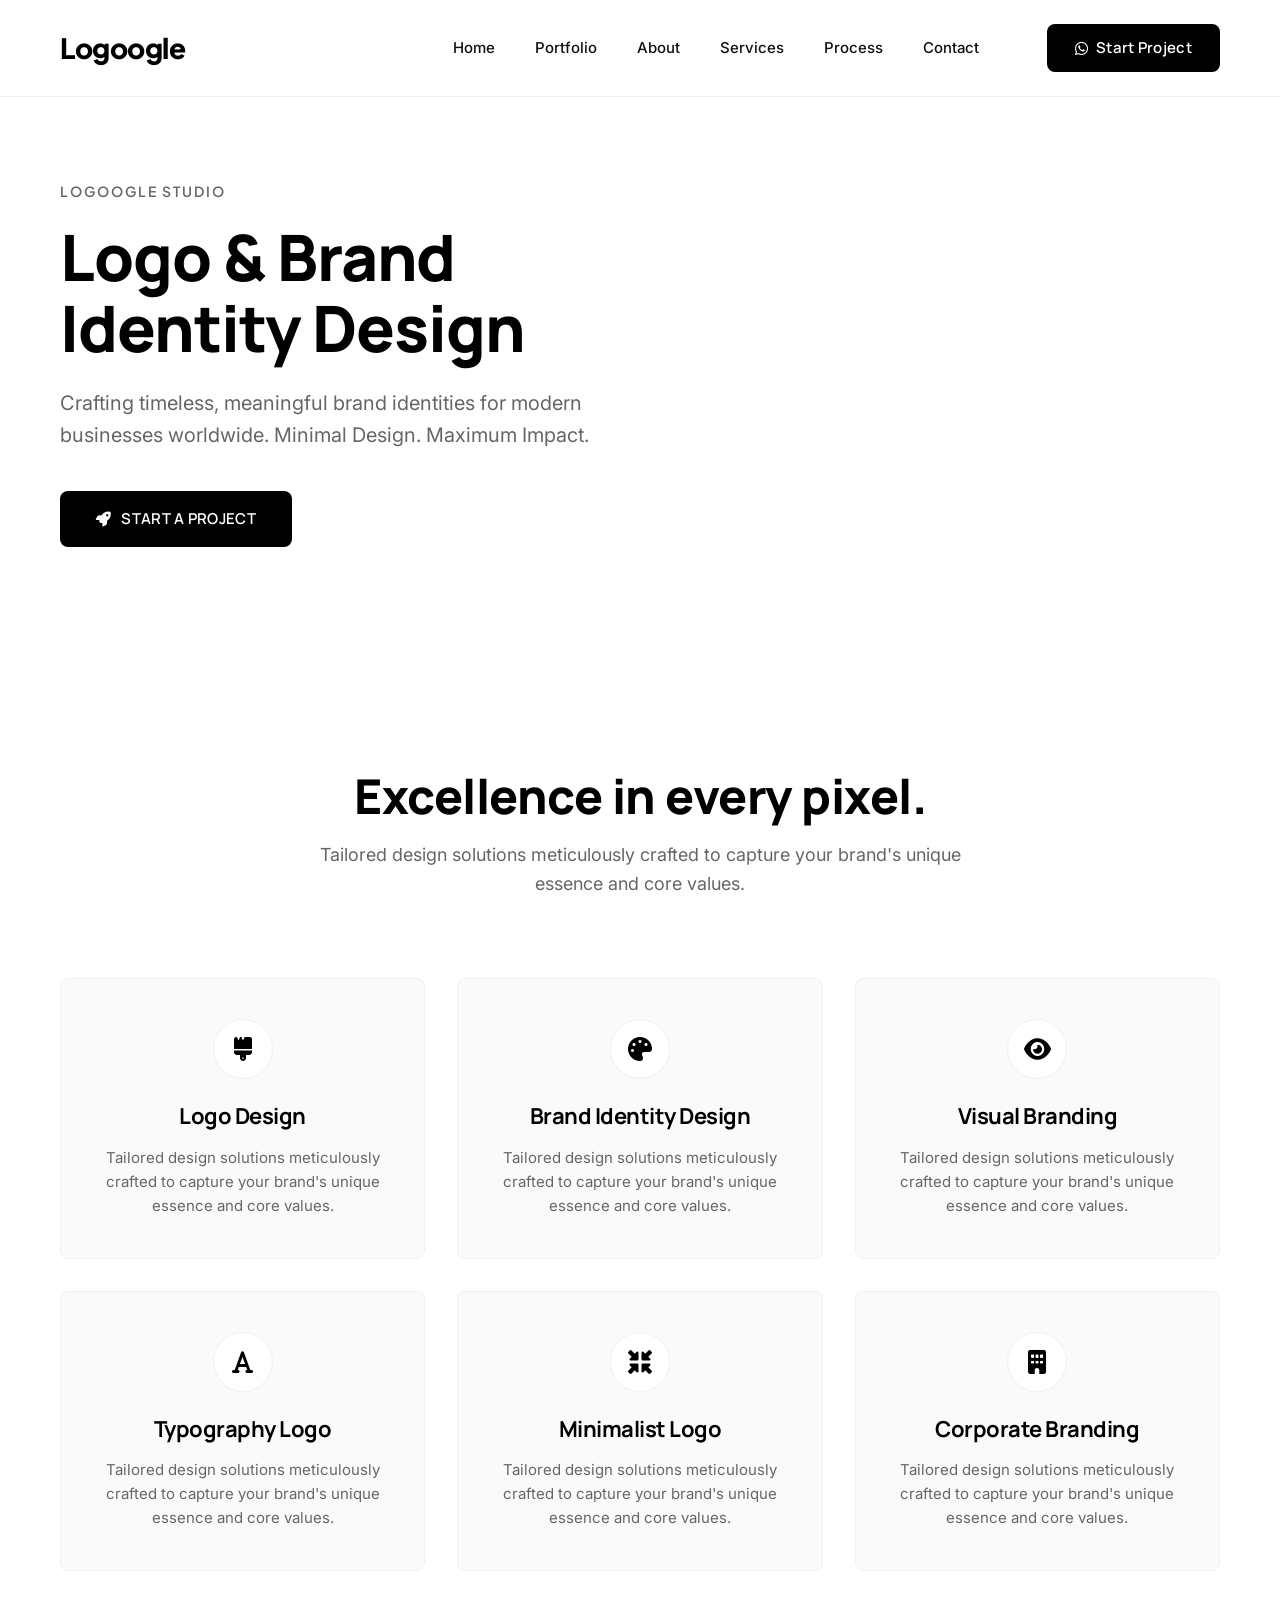
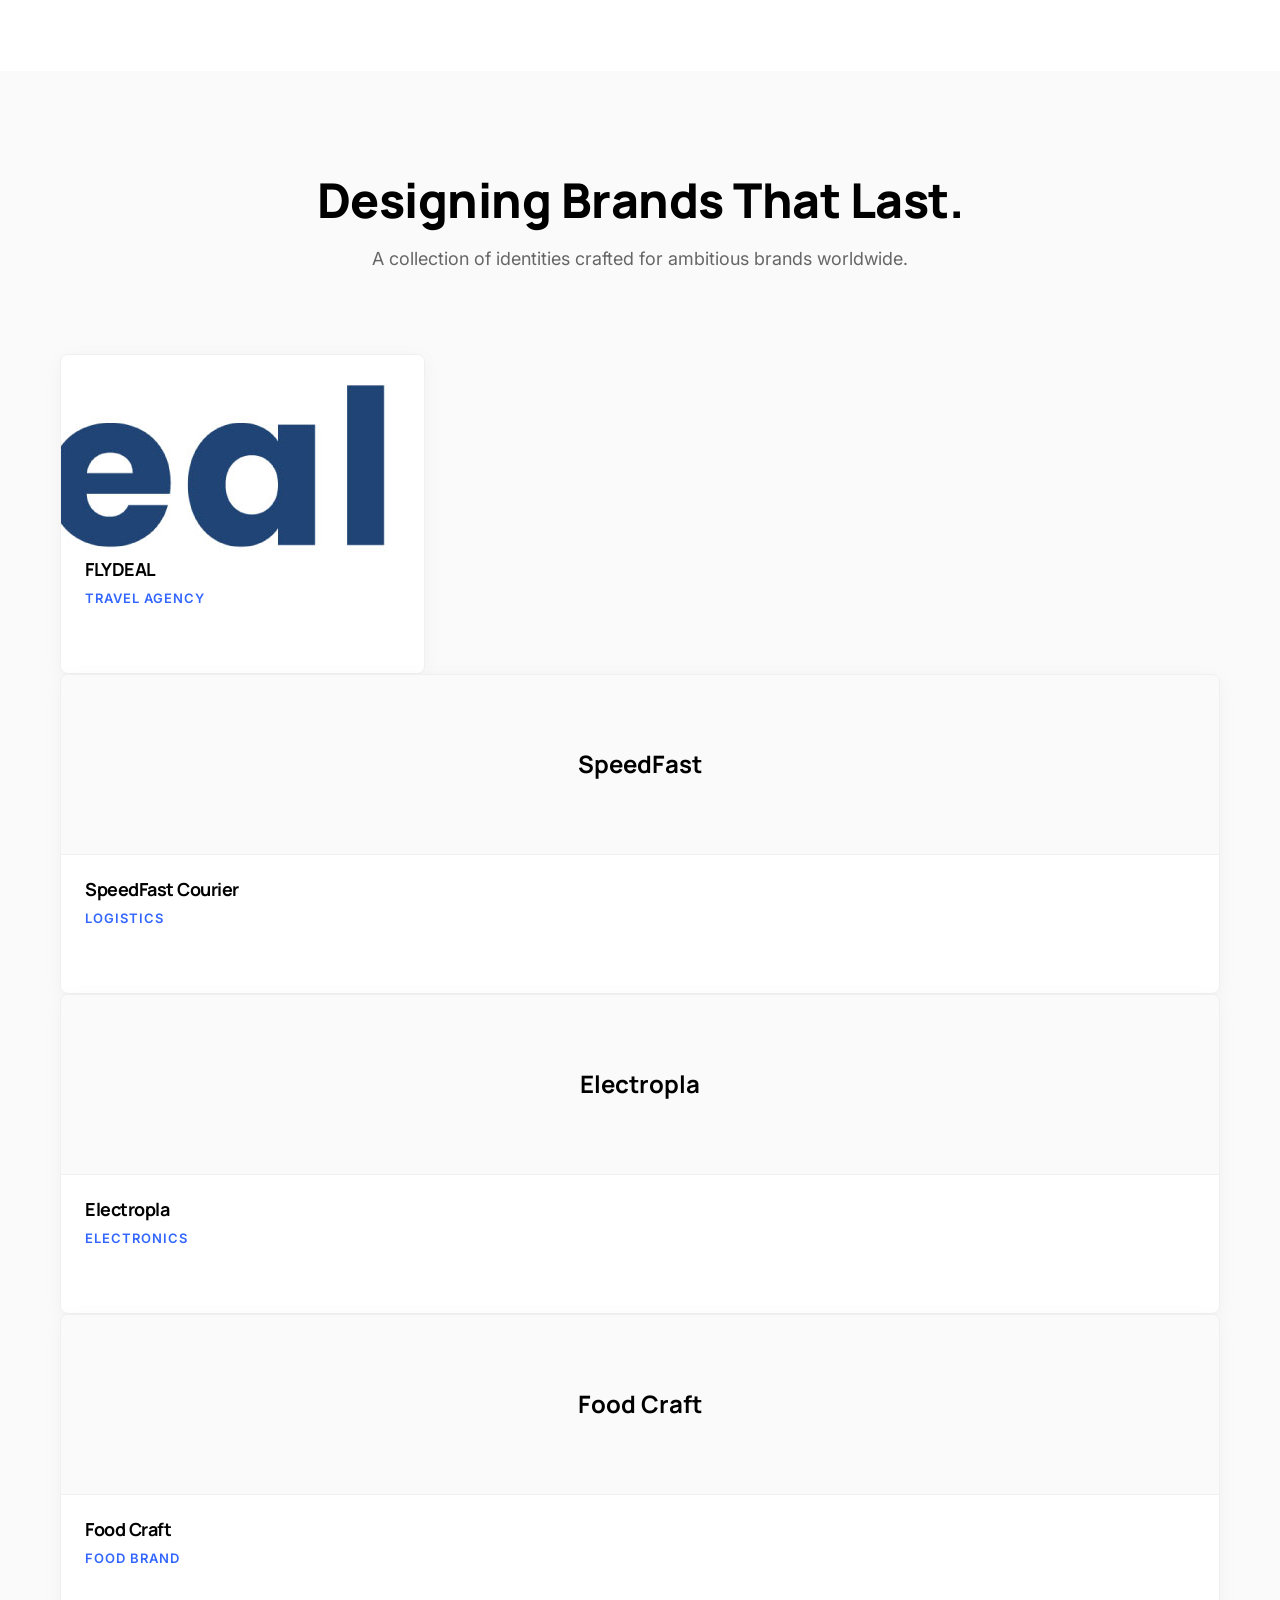
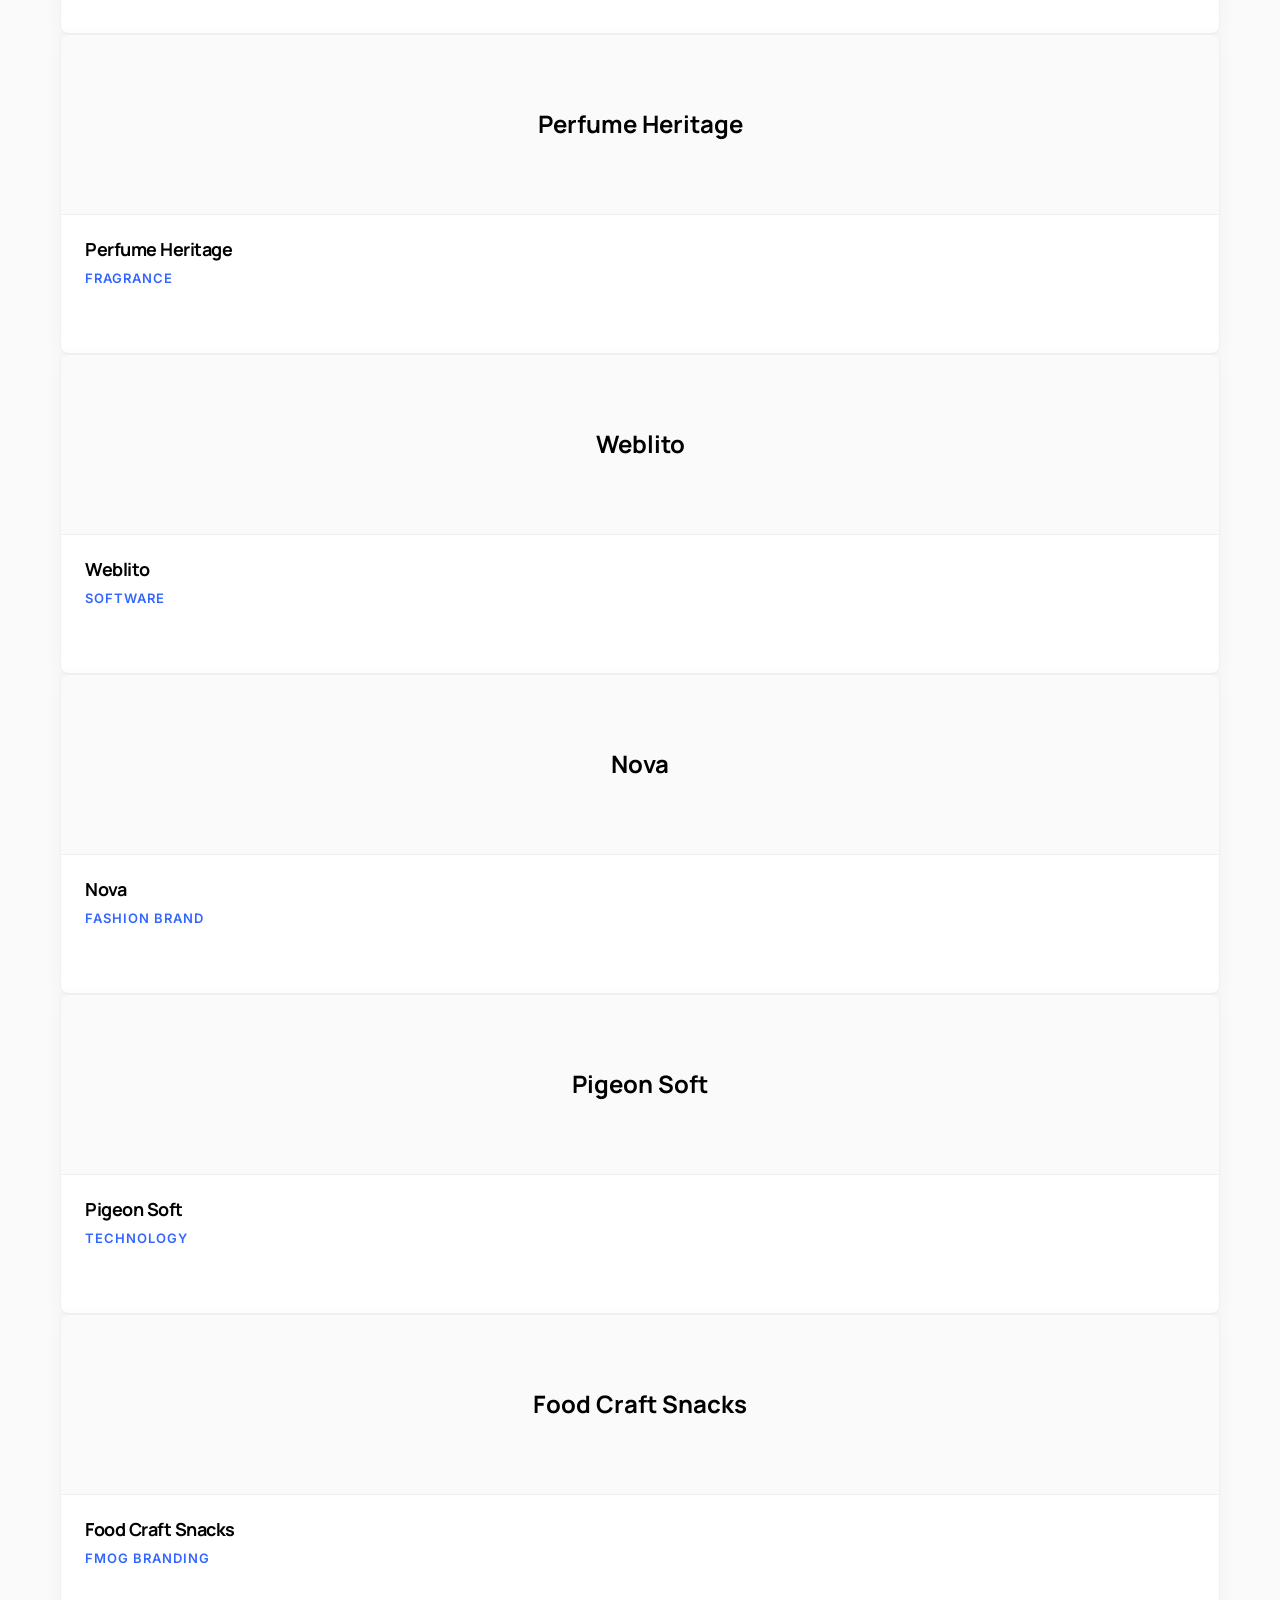
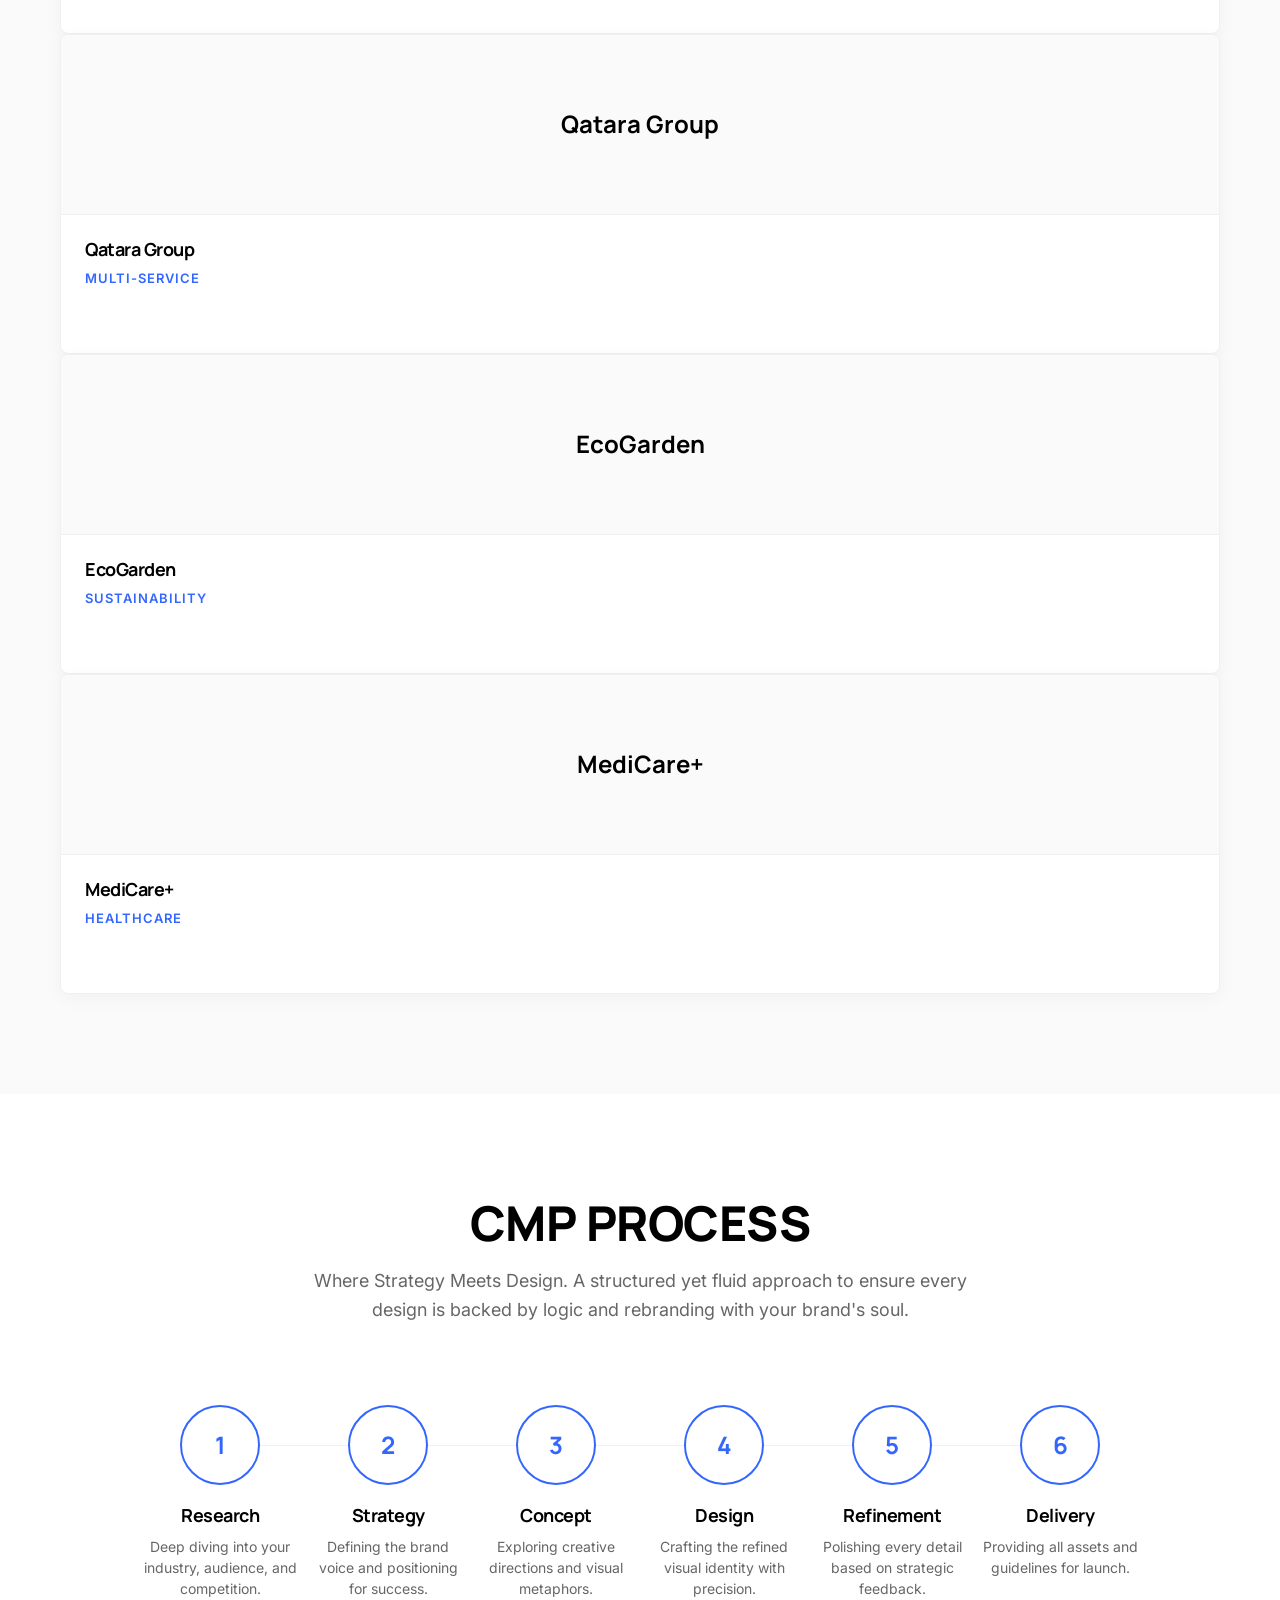
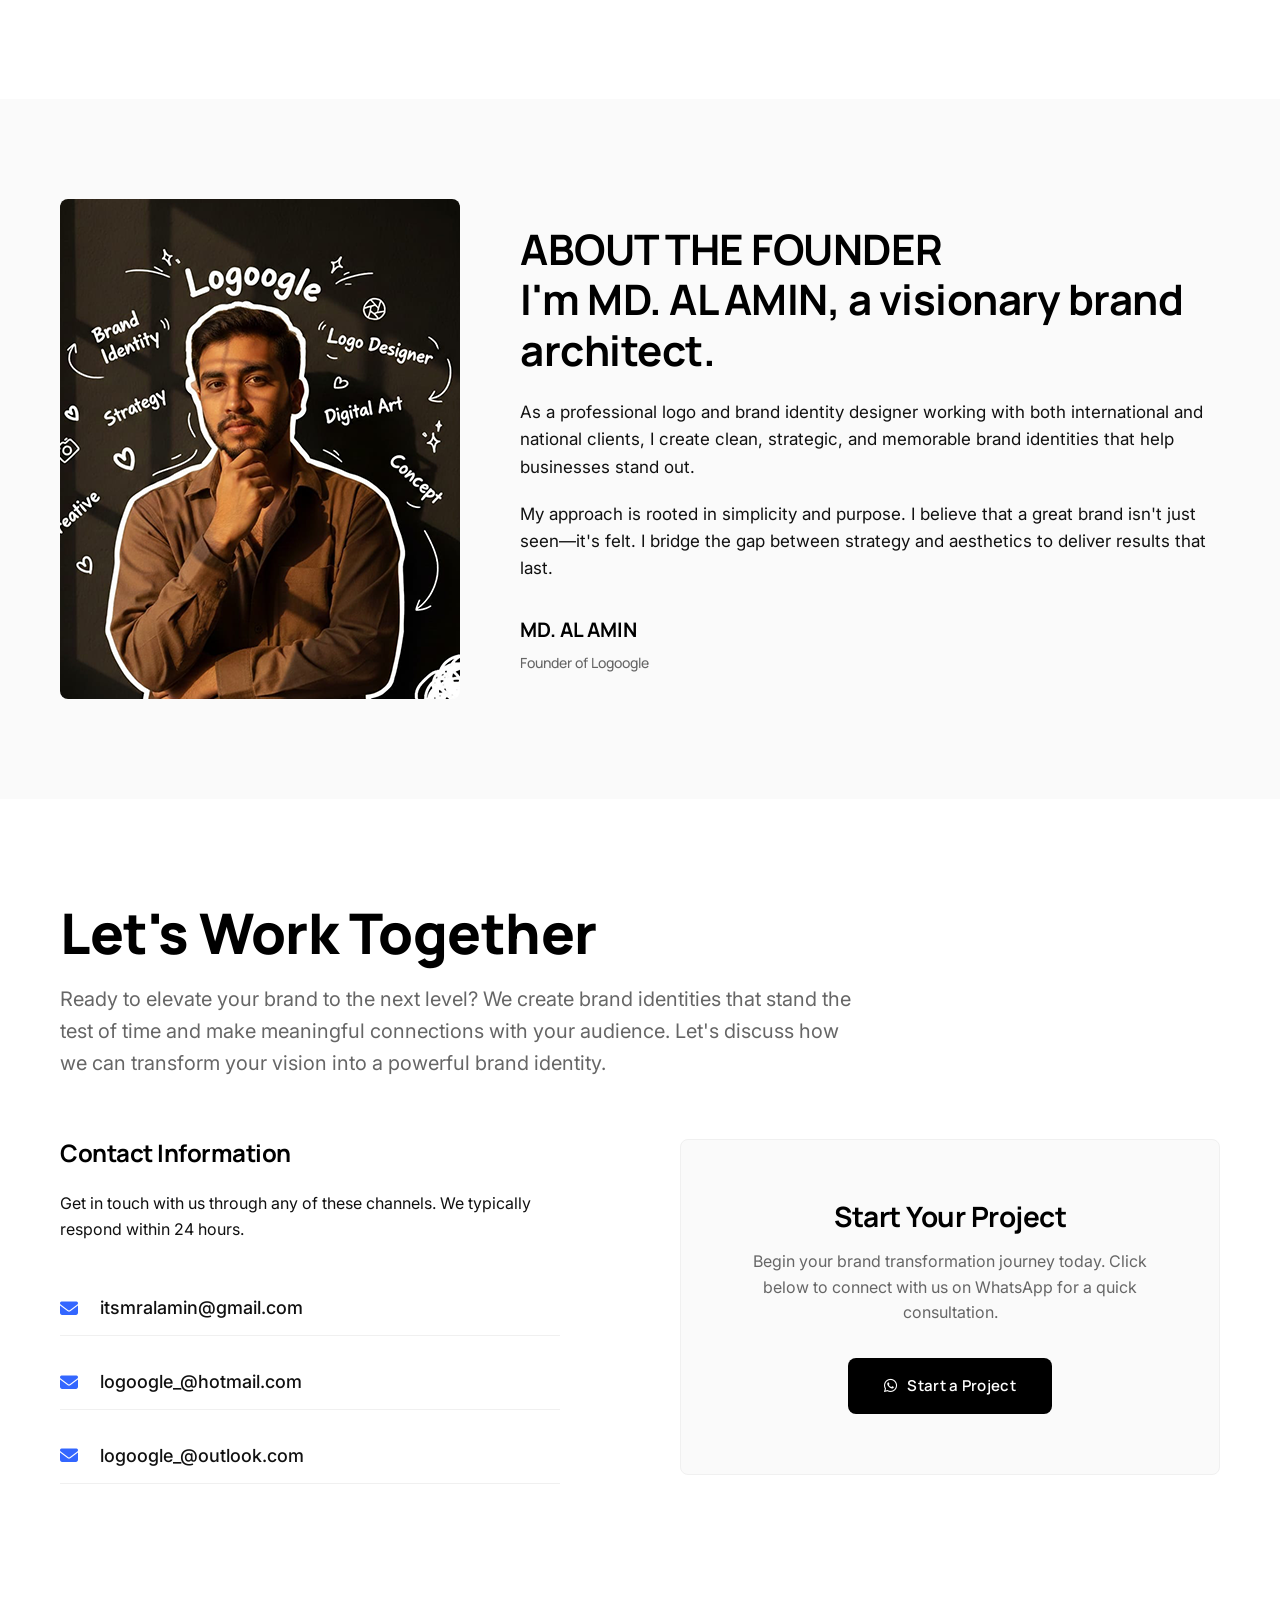
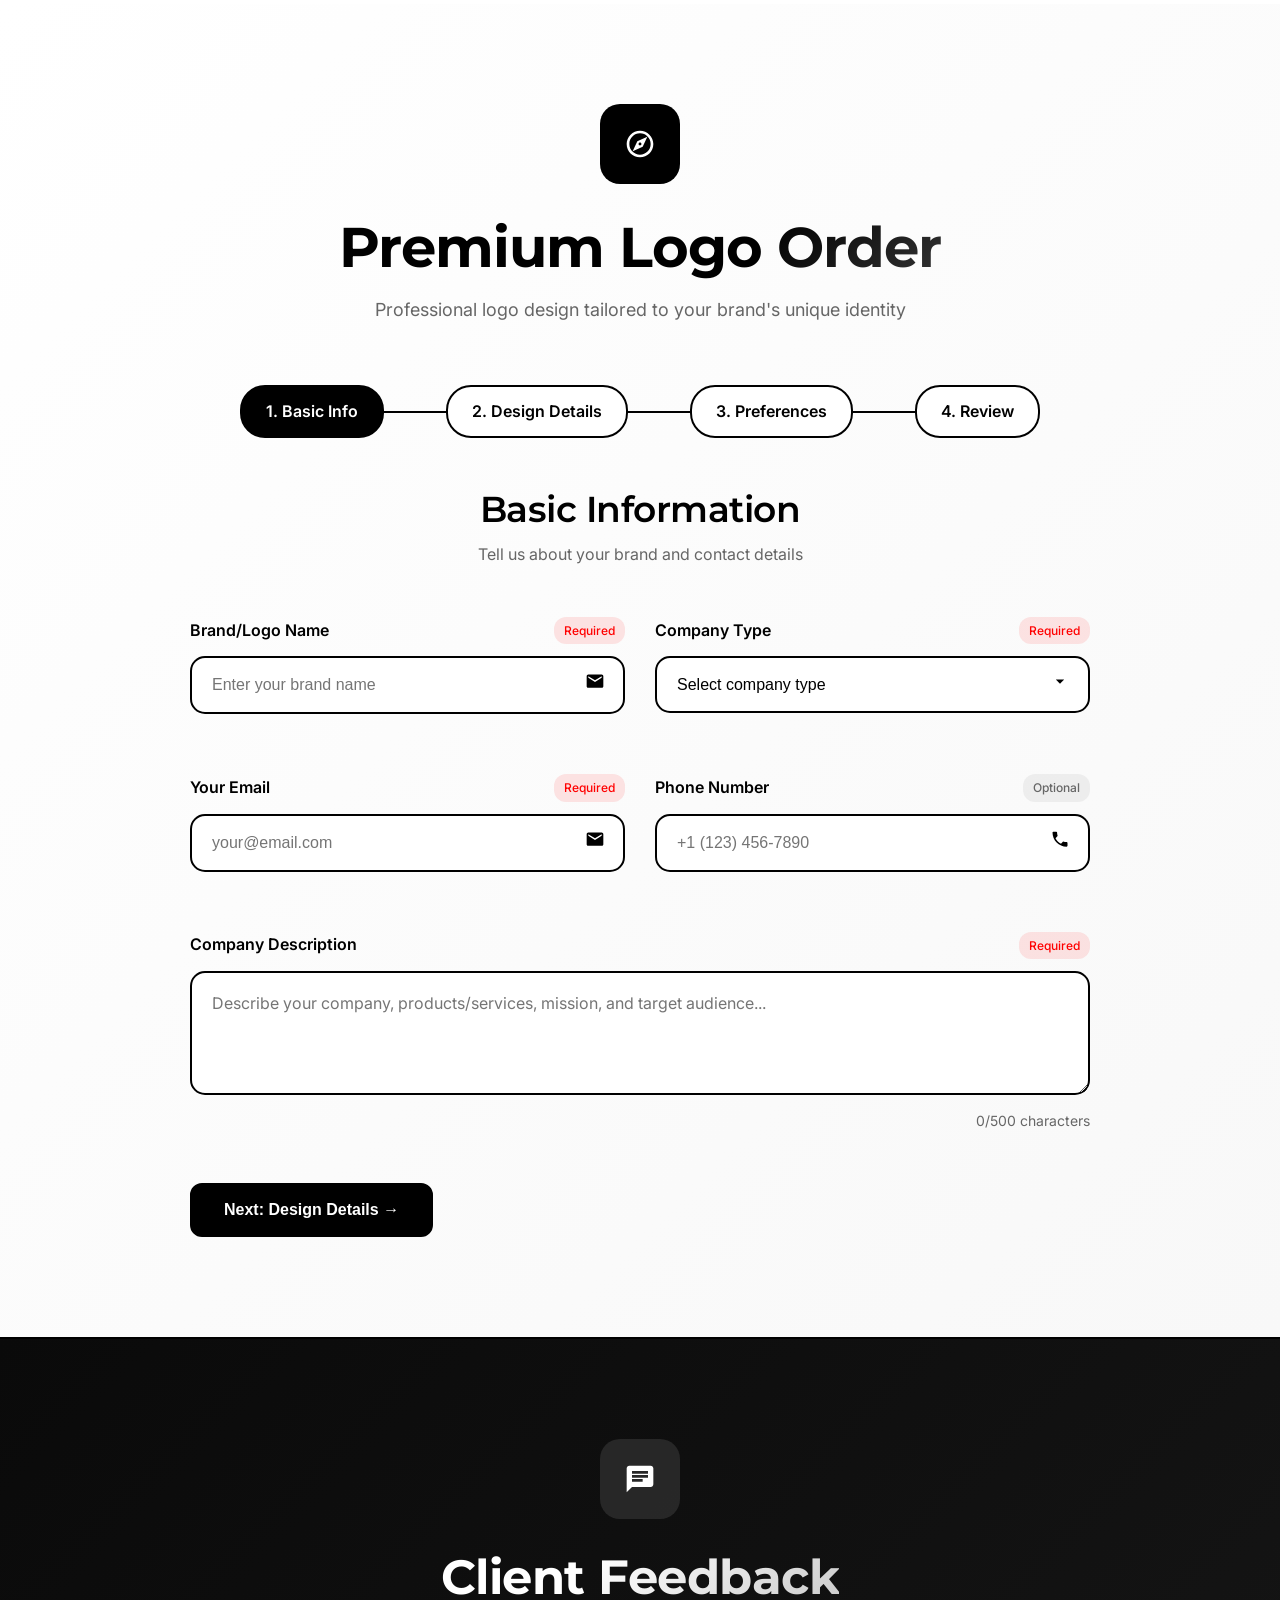
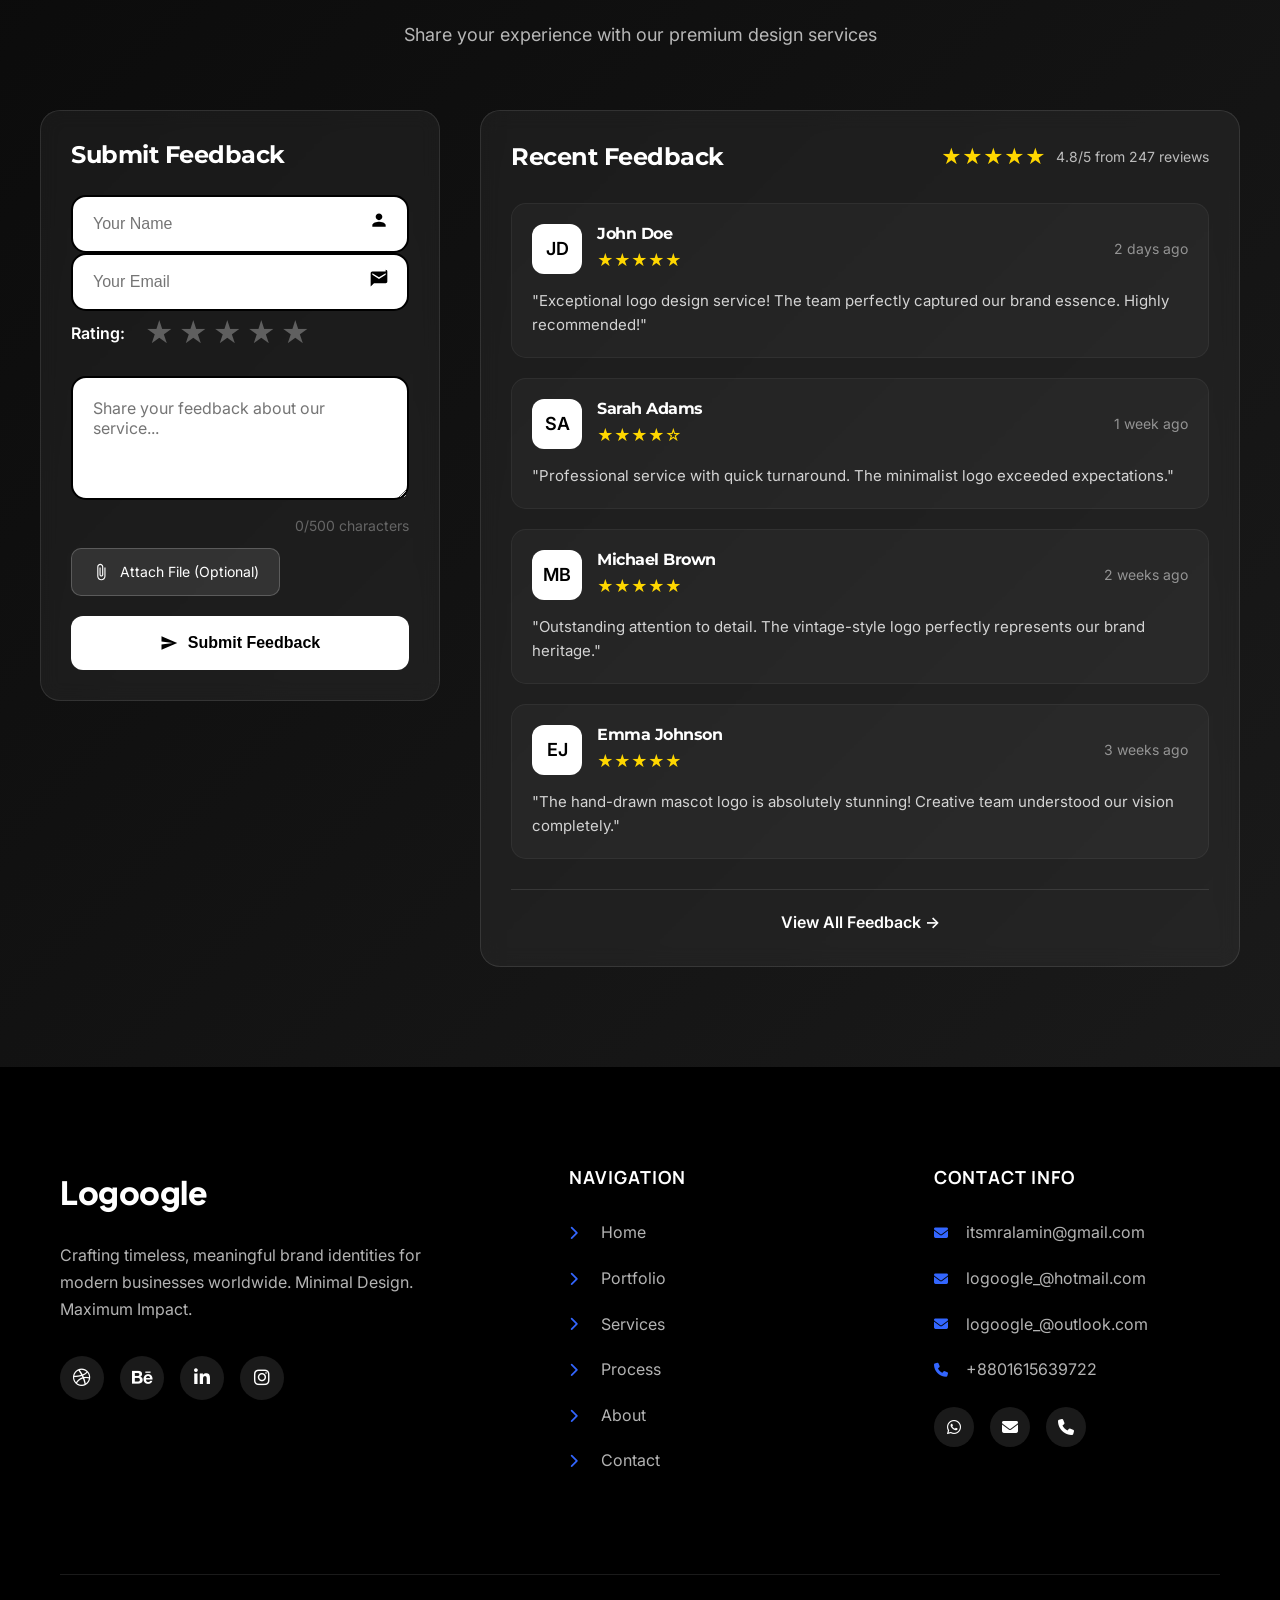
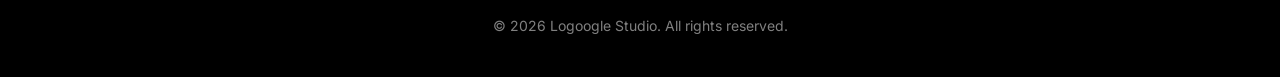
==== commit 1a864672: "Update index.html" ====
--- a/index.html
+++ b/index.html
@@ -939,16 +939,16 @@
             </div>
             
             <div class="projects-grid">
-                <div class="project-card">
-                    <div class="project-image">
-                        <img src="flydeal.jpg" alt="FLYDEAL">
-                    </div>
-                    <div class="project-content">
-                        <h3 class="project-title">FLYDEAL</h3>
-                        <p class="project-category">TRAVEL AGENCY</p>
-                        
-                    </div>
-                </div>
+    <div class="project-card">
+        <div class="project-image">
+            <img src="flydeal.jpg" alt="Flydeal Travel Agency">
+        </div>
+        <div class="project-content">
+            <h3 class="project-title">FLYDEAL</h3>
+            <p class="project-category">Travel Agency</p>
+        </div>
+          </div>
+             </div>
                 <div class="project-card">
                     <div class="project-image">
                         SpeedFast
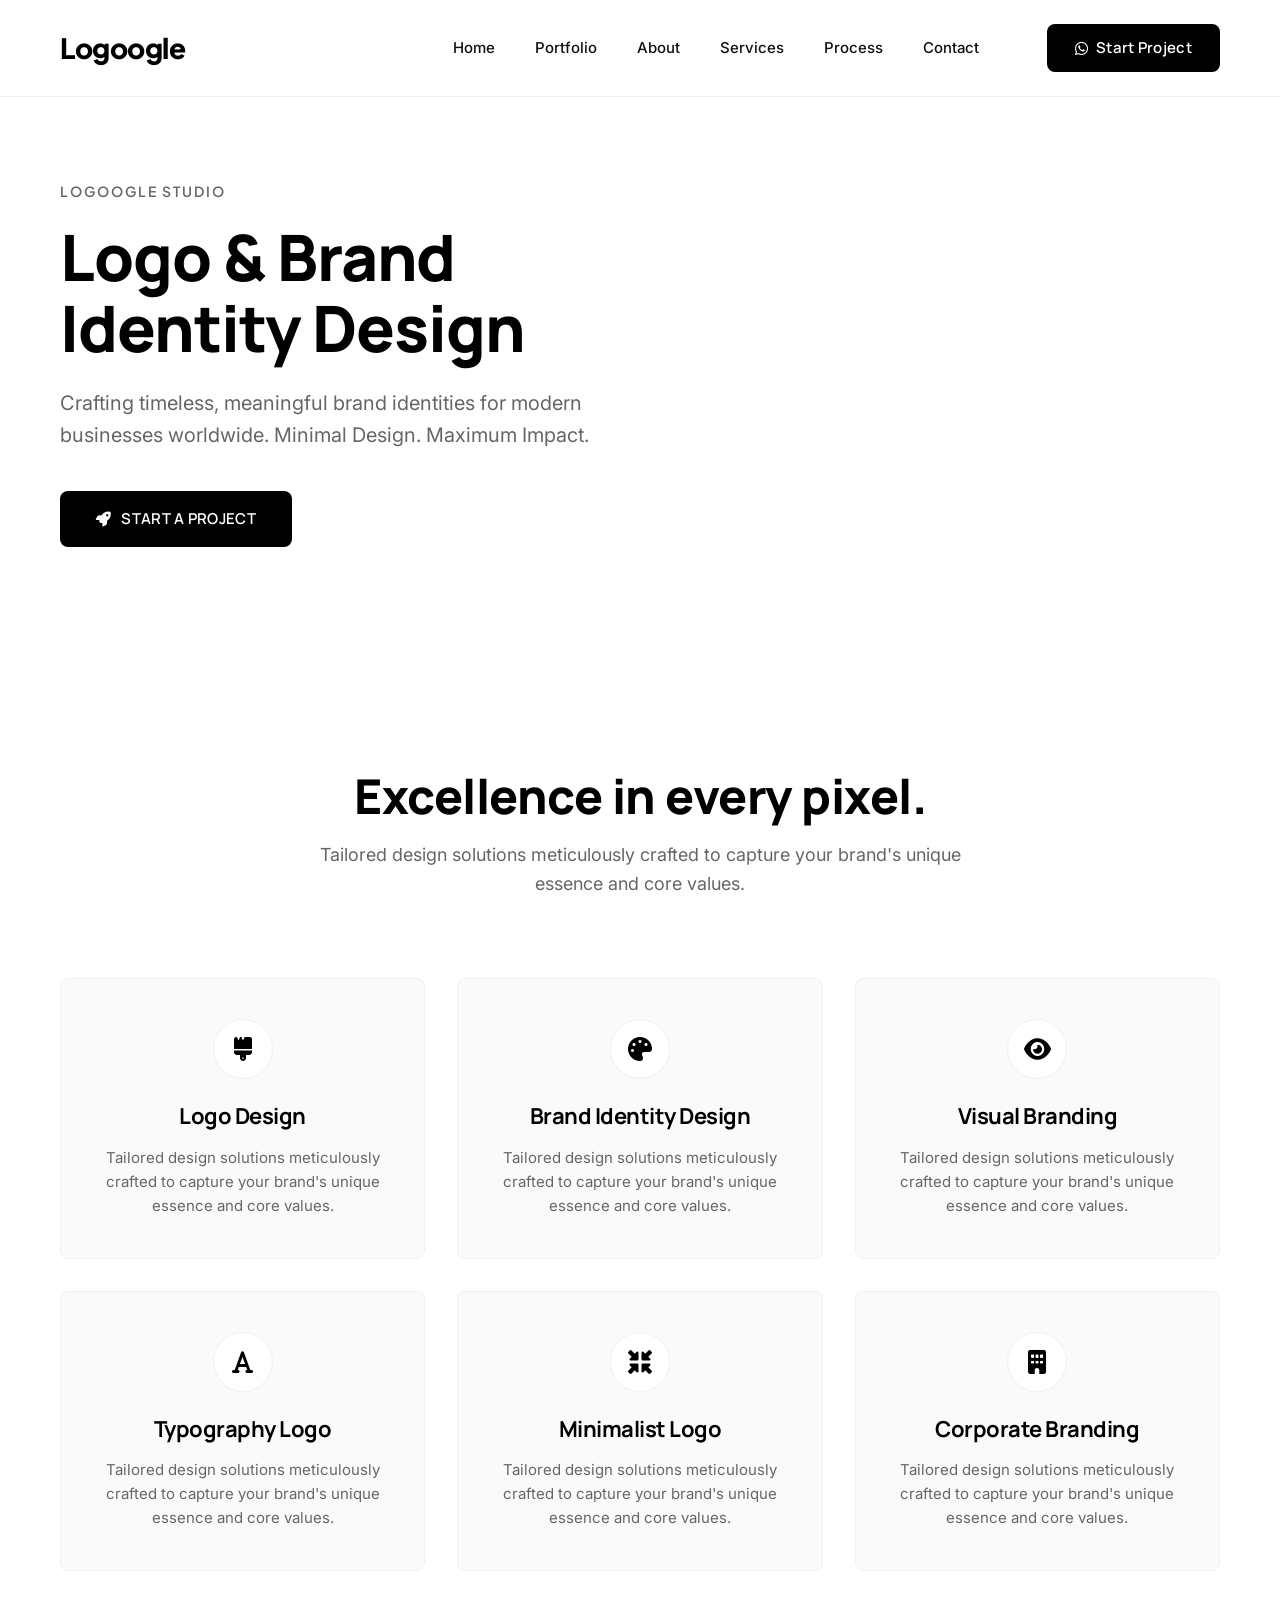
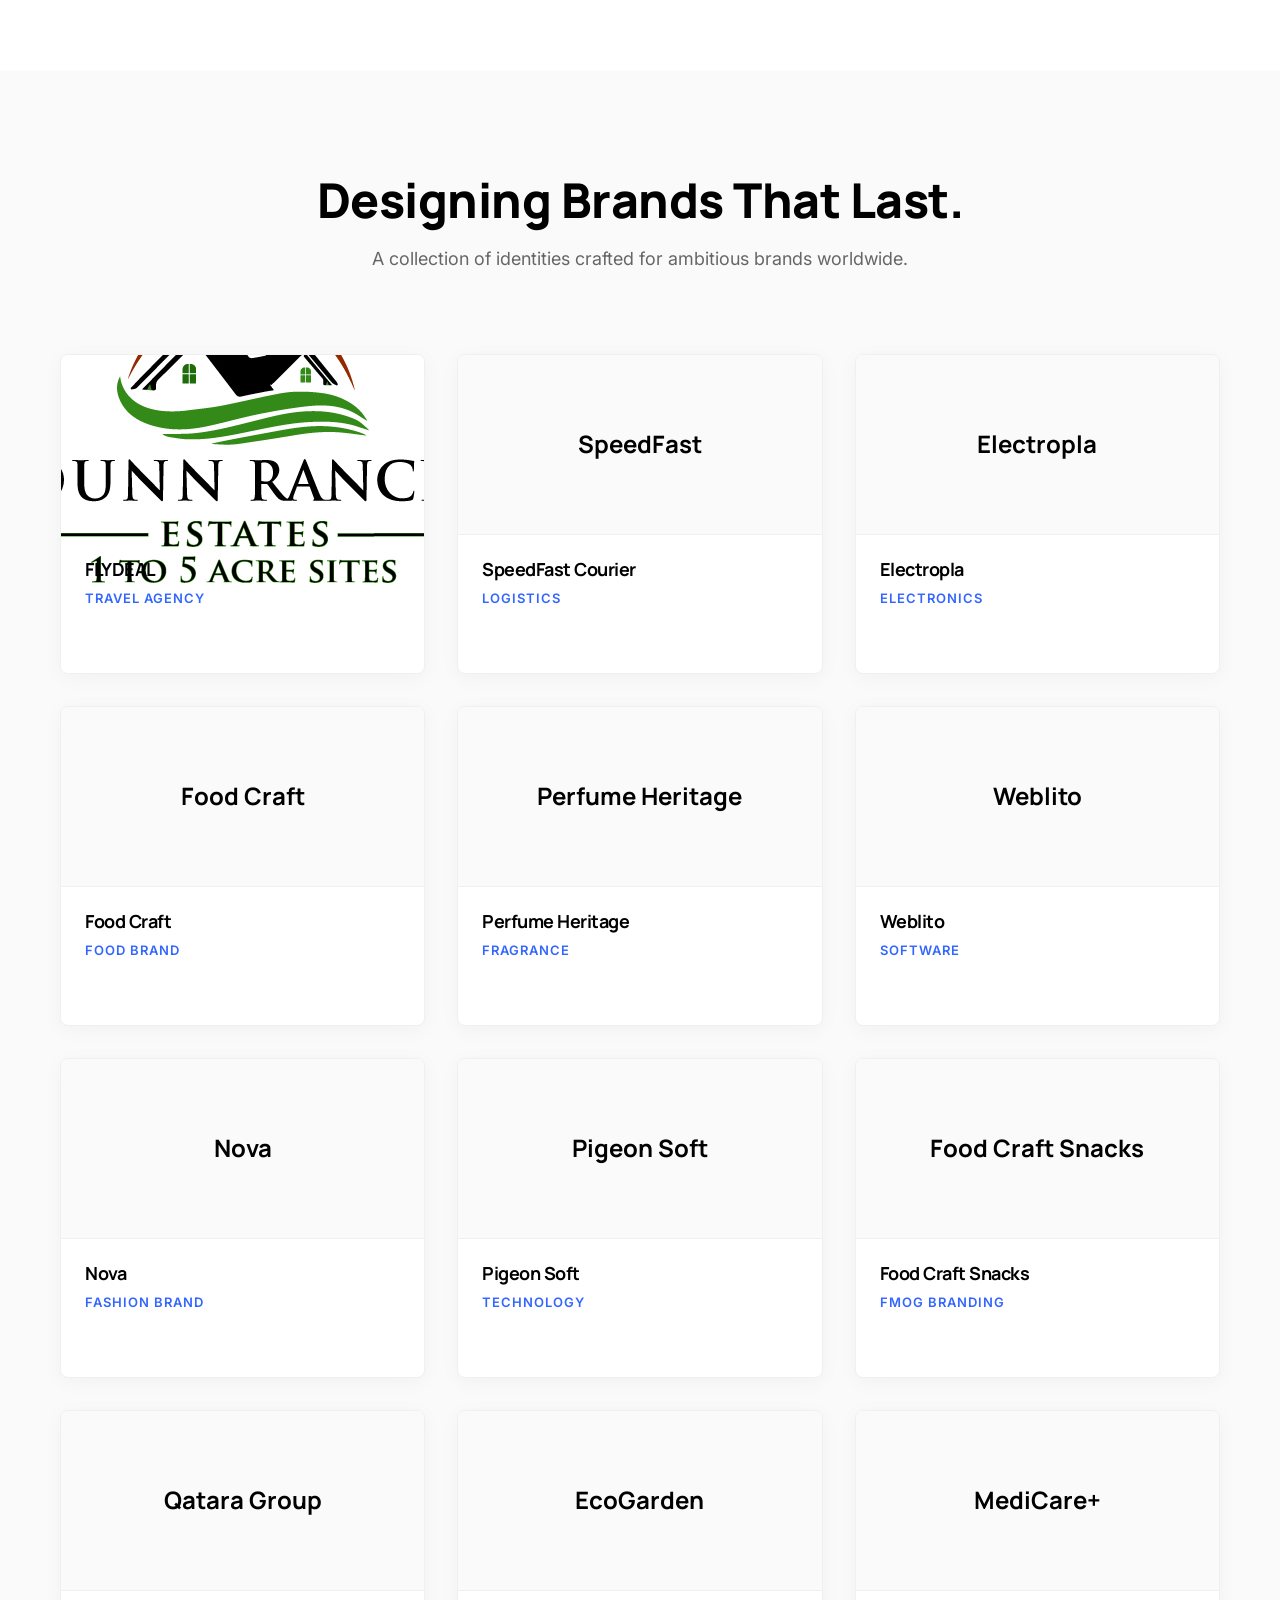
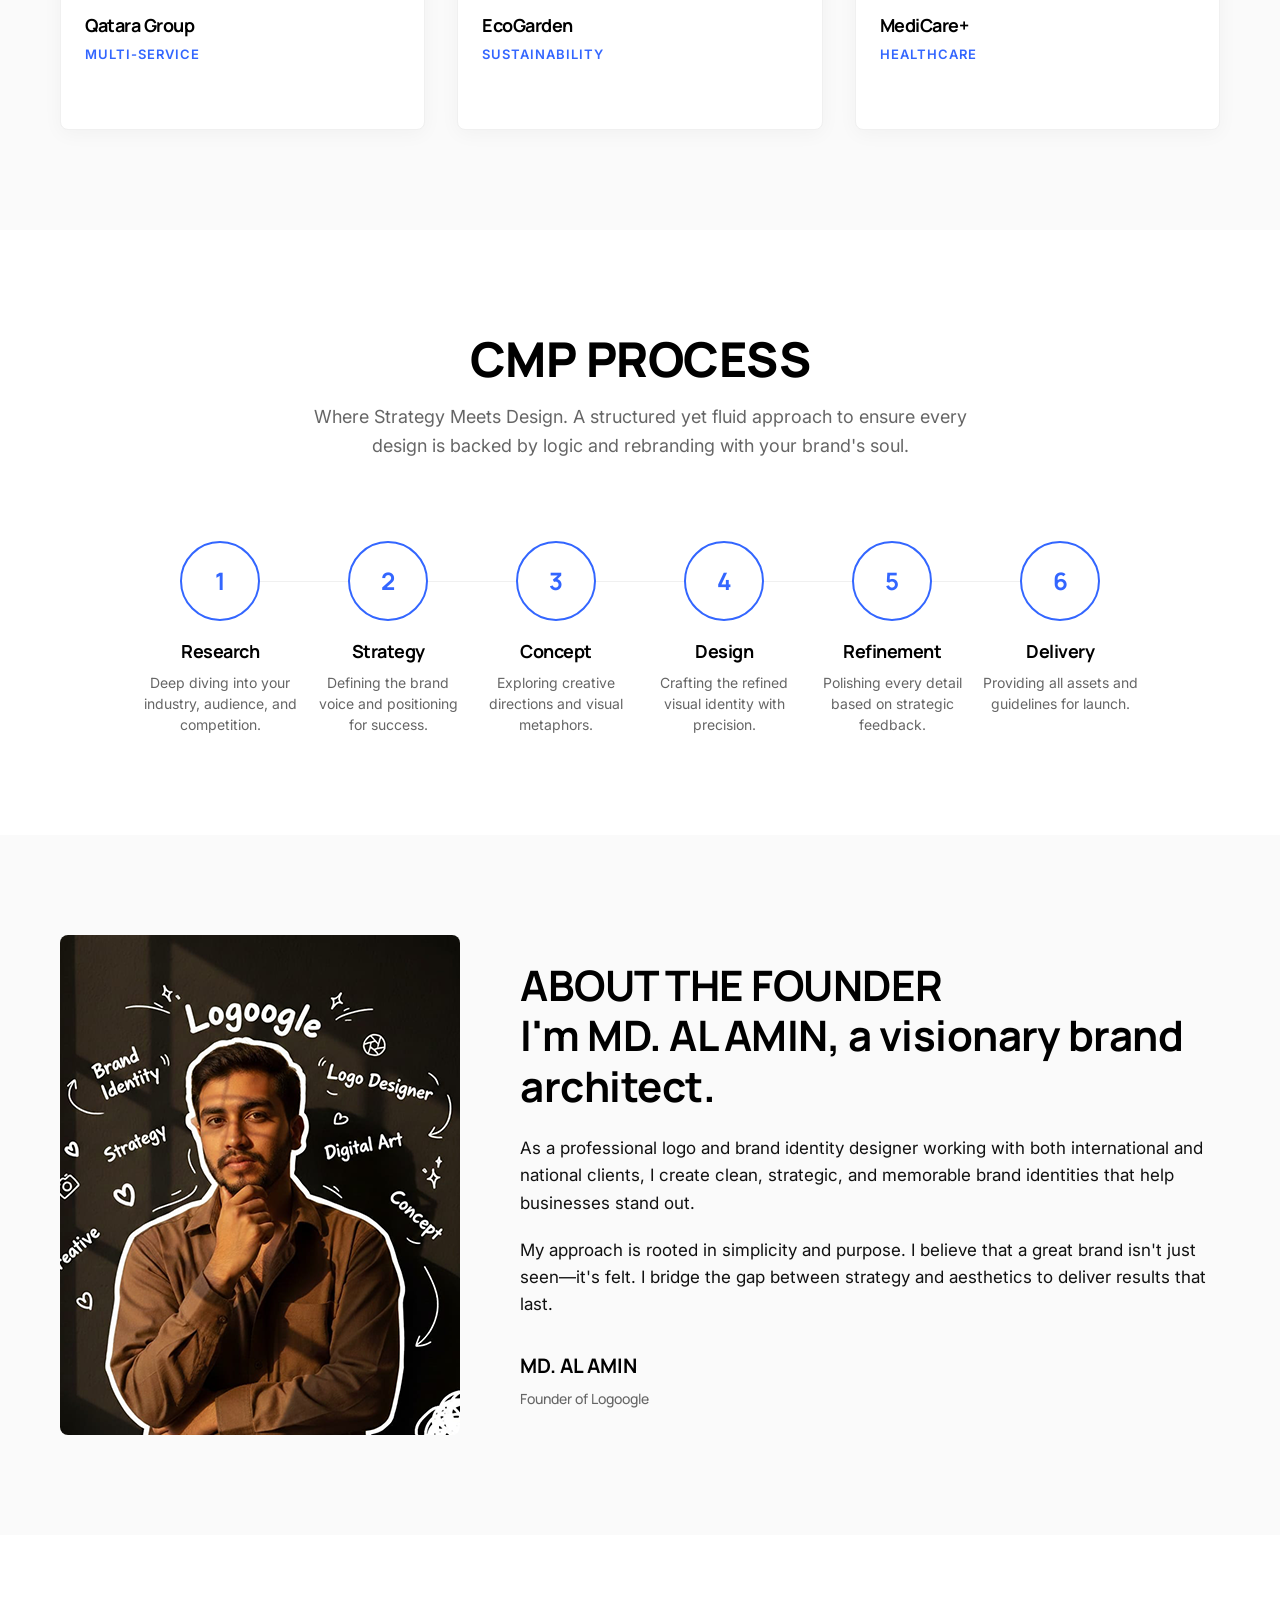
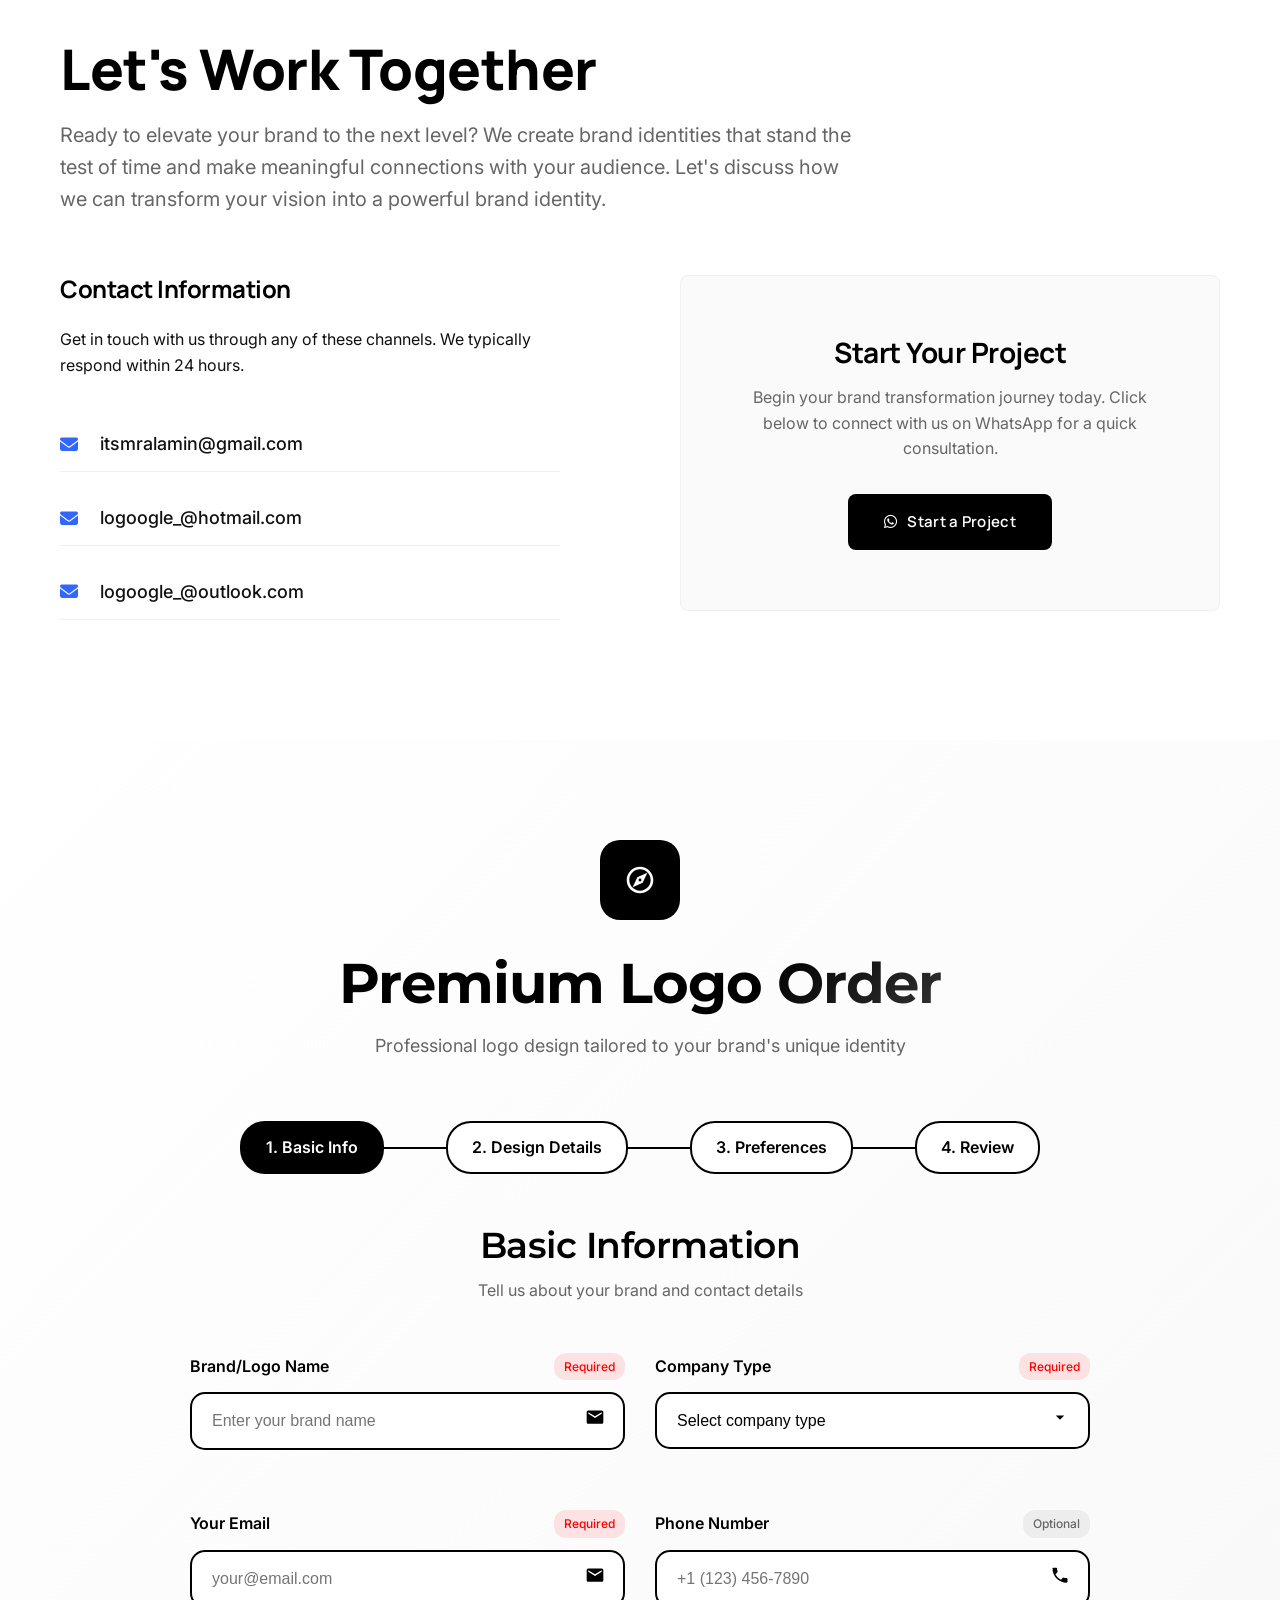
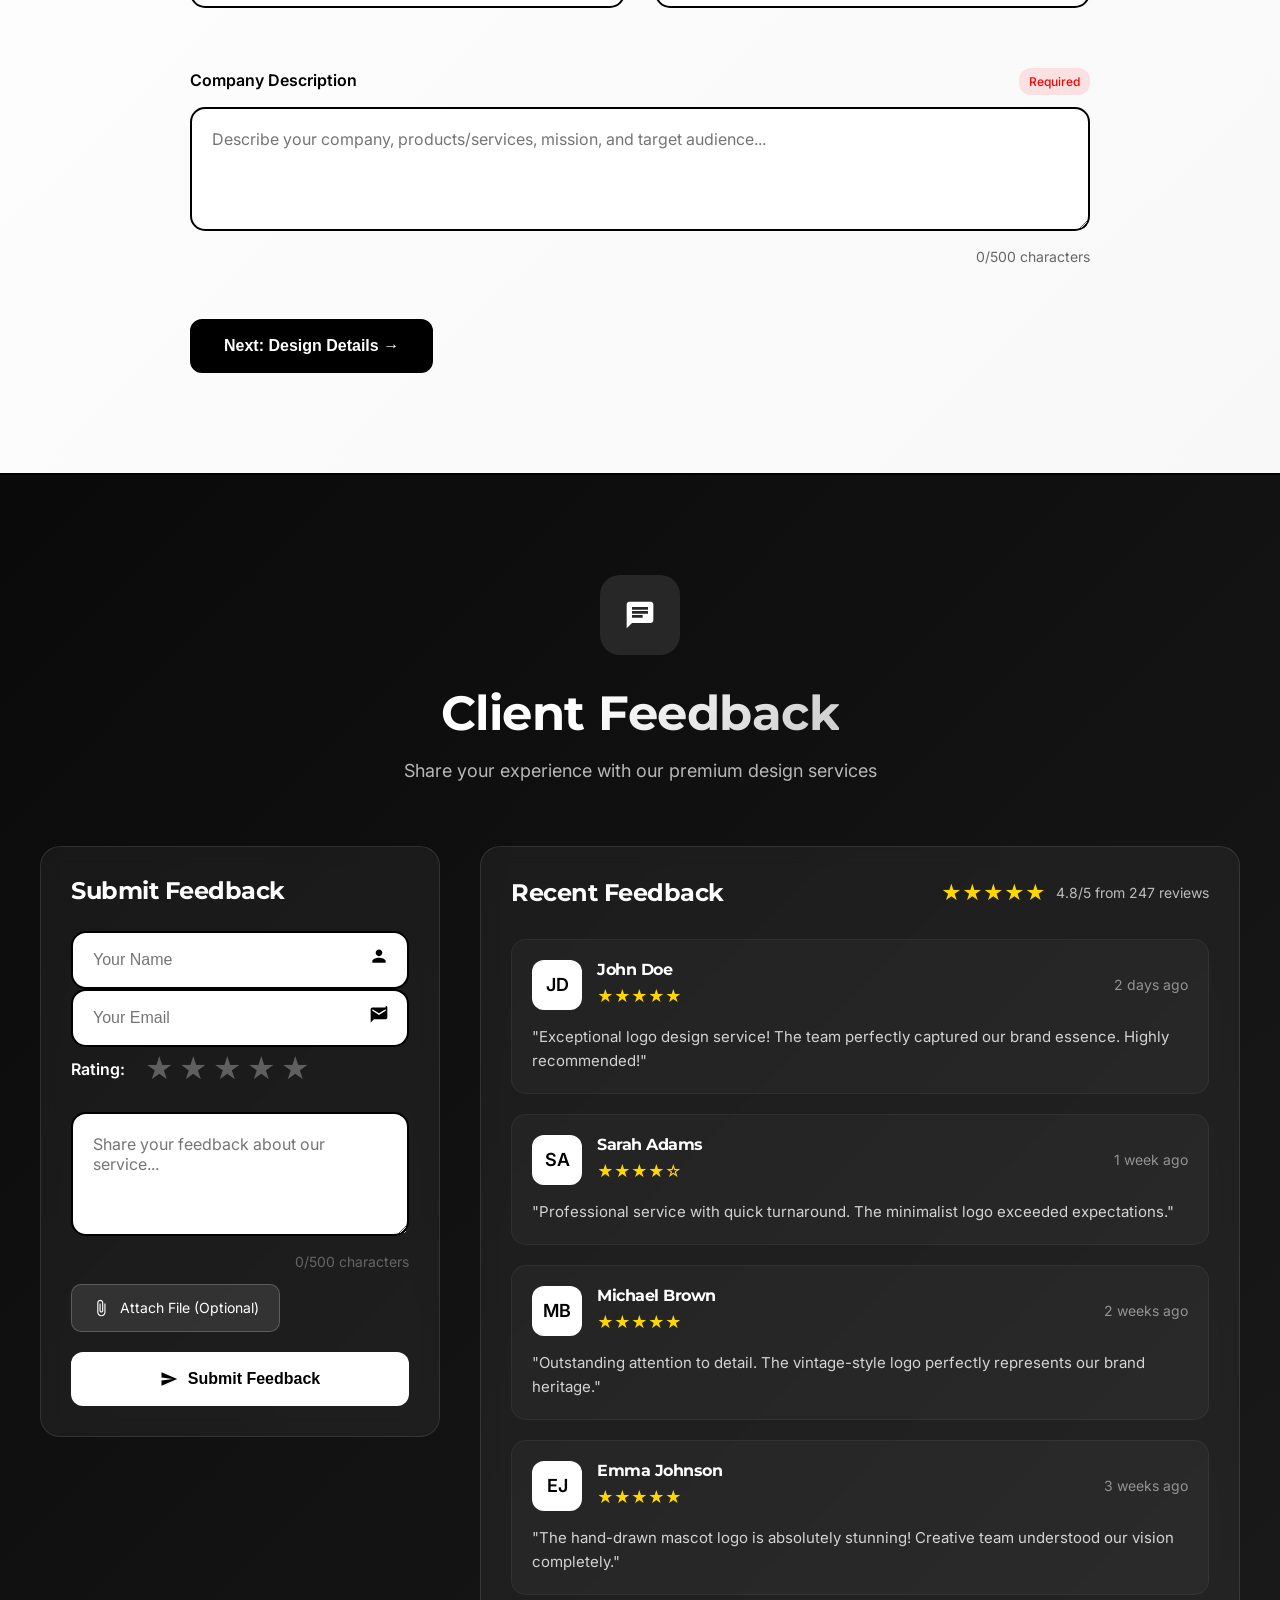
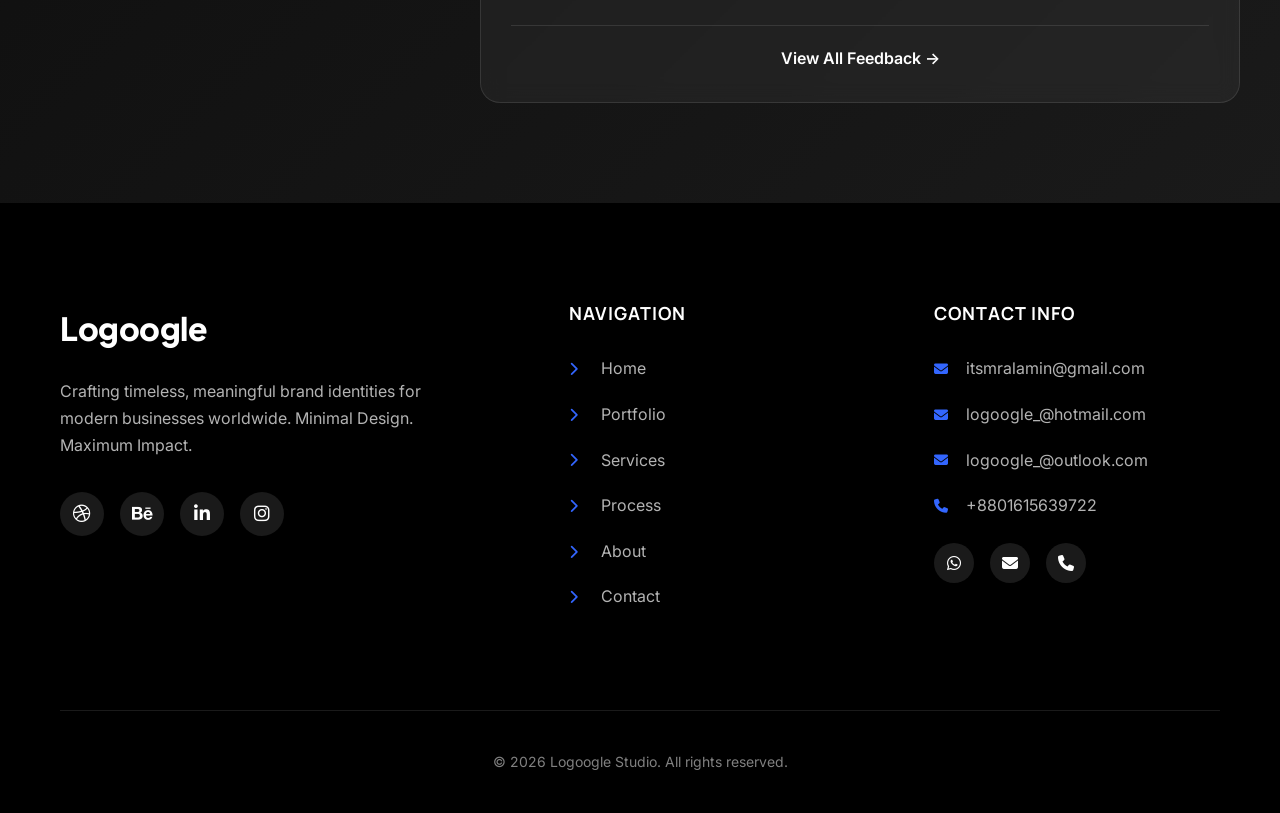
==== commit 363c6953: "Update project image for Flydeal agency" ====
--- a/index.html
+++ b/index.html
@@ -941,14 +941,14 @@
             <div class="projects-grid">
     <div class="project-card">
         <div class="project-image">
-            <img src="flydeal.jpg" alt="Flydeal Travel Agency">
+            <img src="Dunn-Ranch.jpg" alt="Flydeal Travel Agency">
         </div>
         <div class="project-content">
             <h3 class="project-title">FLYDEAL</h3>
             <p class="project-category">Travel Agency</p>
         </div>
           </div>
-             </div>
+             
                 <div class="project-card">
                     <div class="project-image">
                         SpeedFast
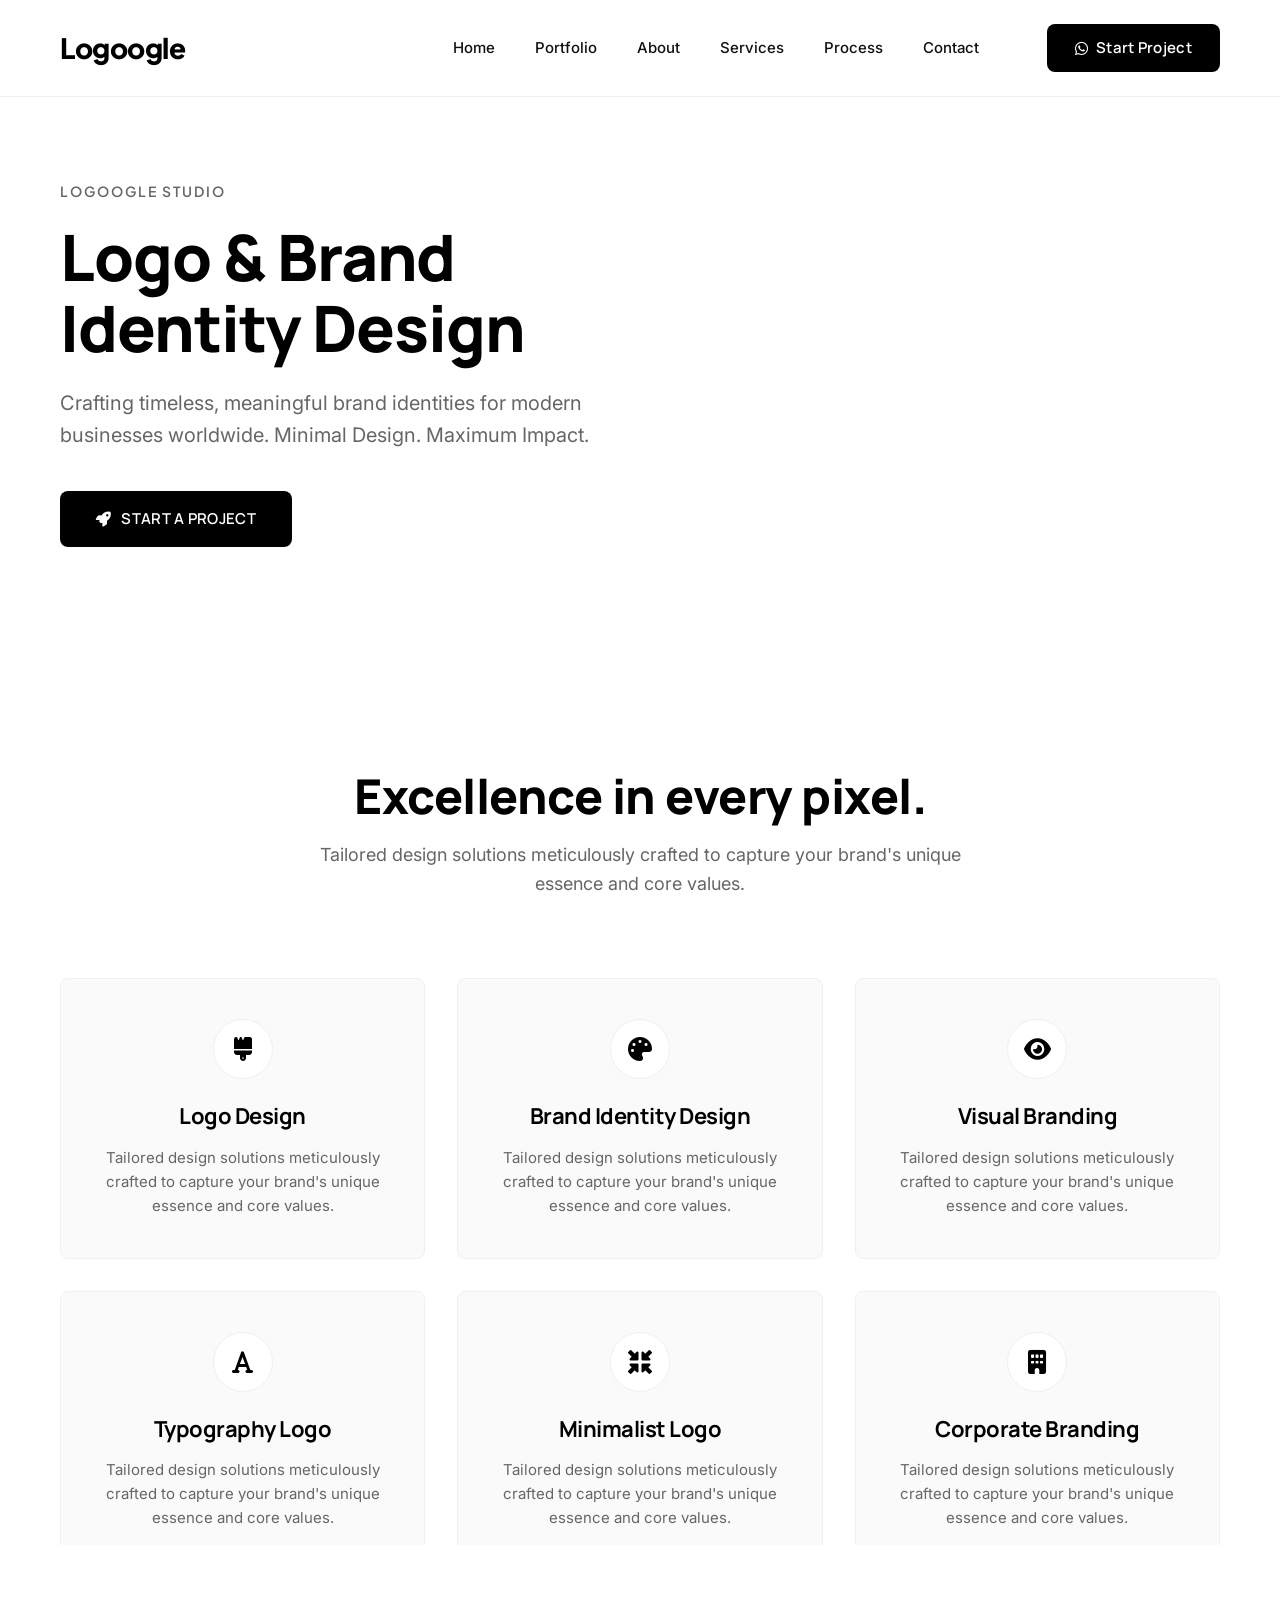
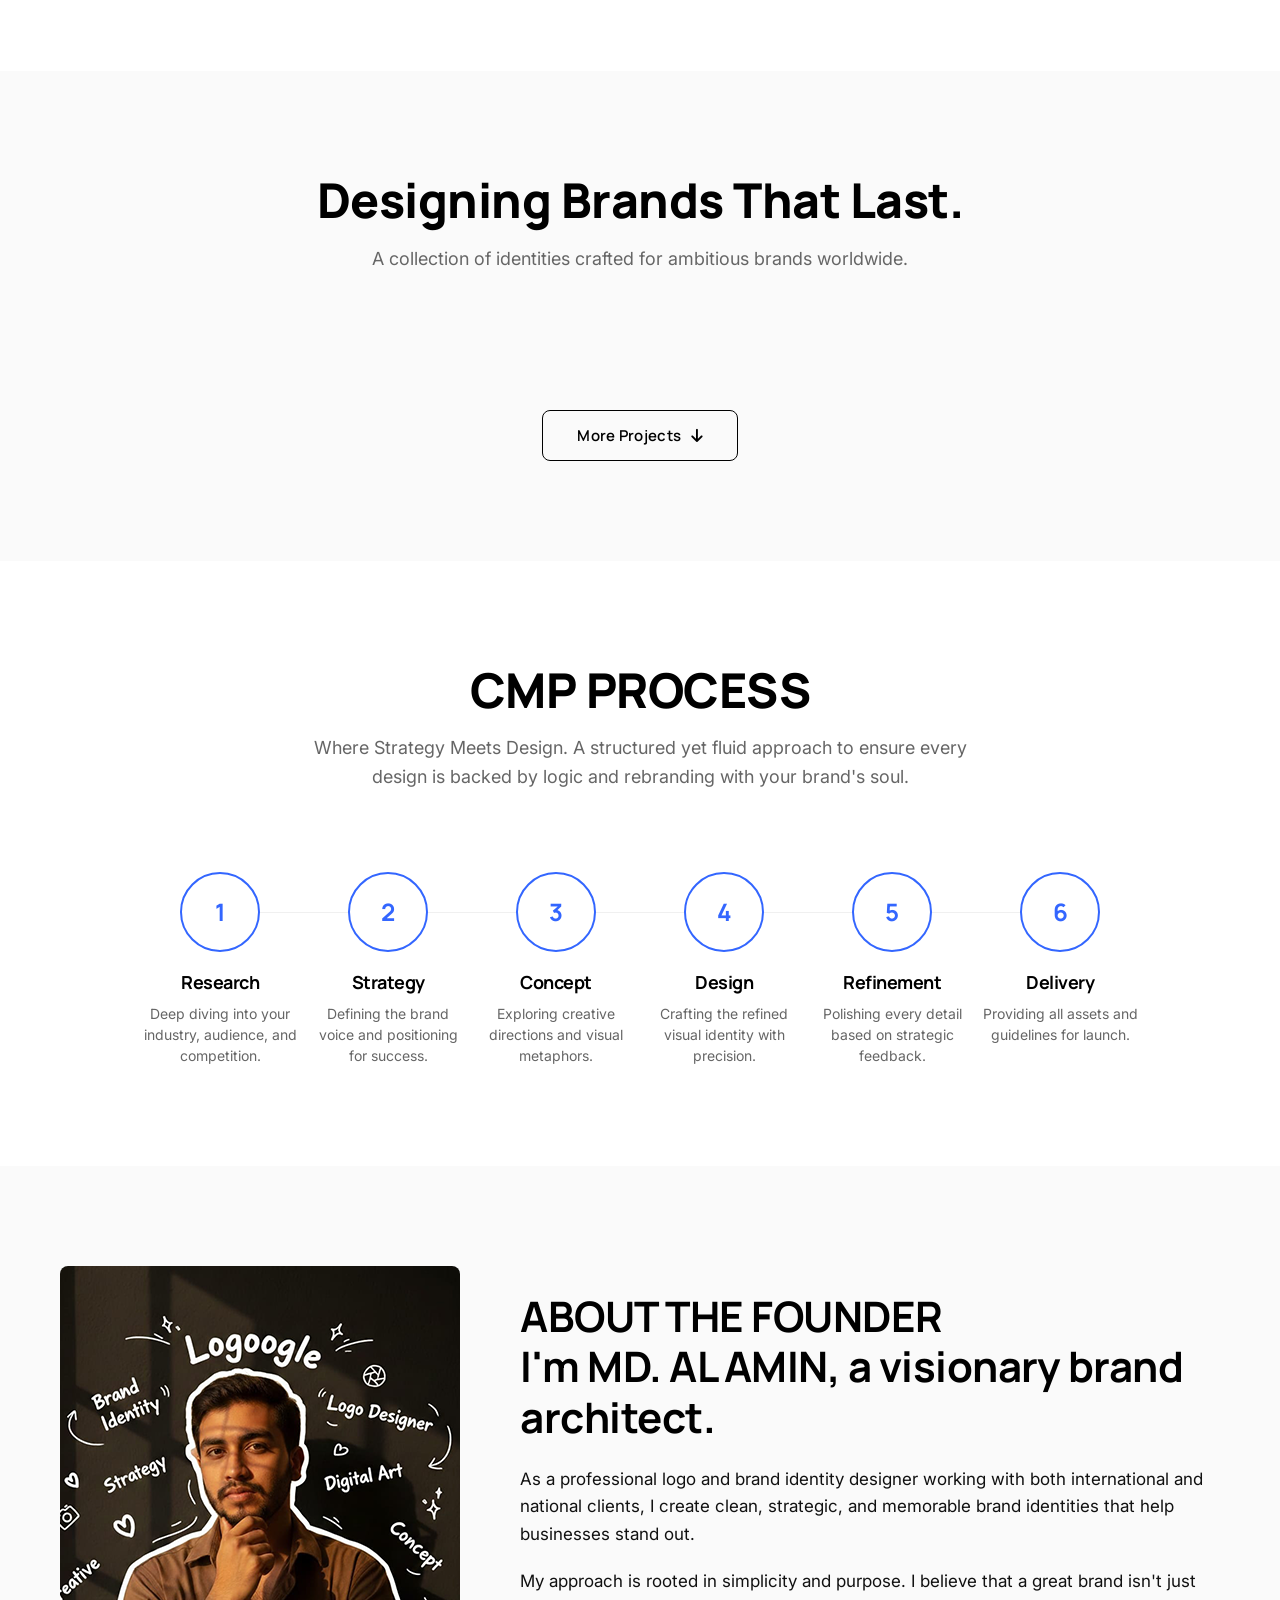
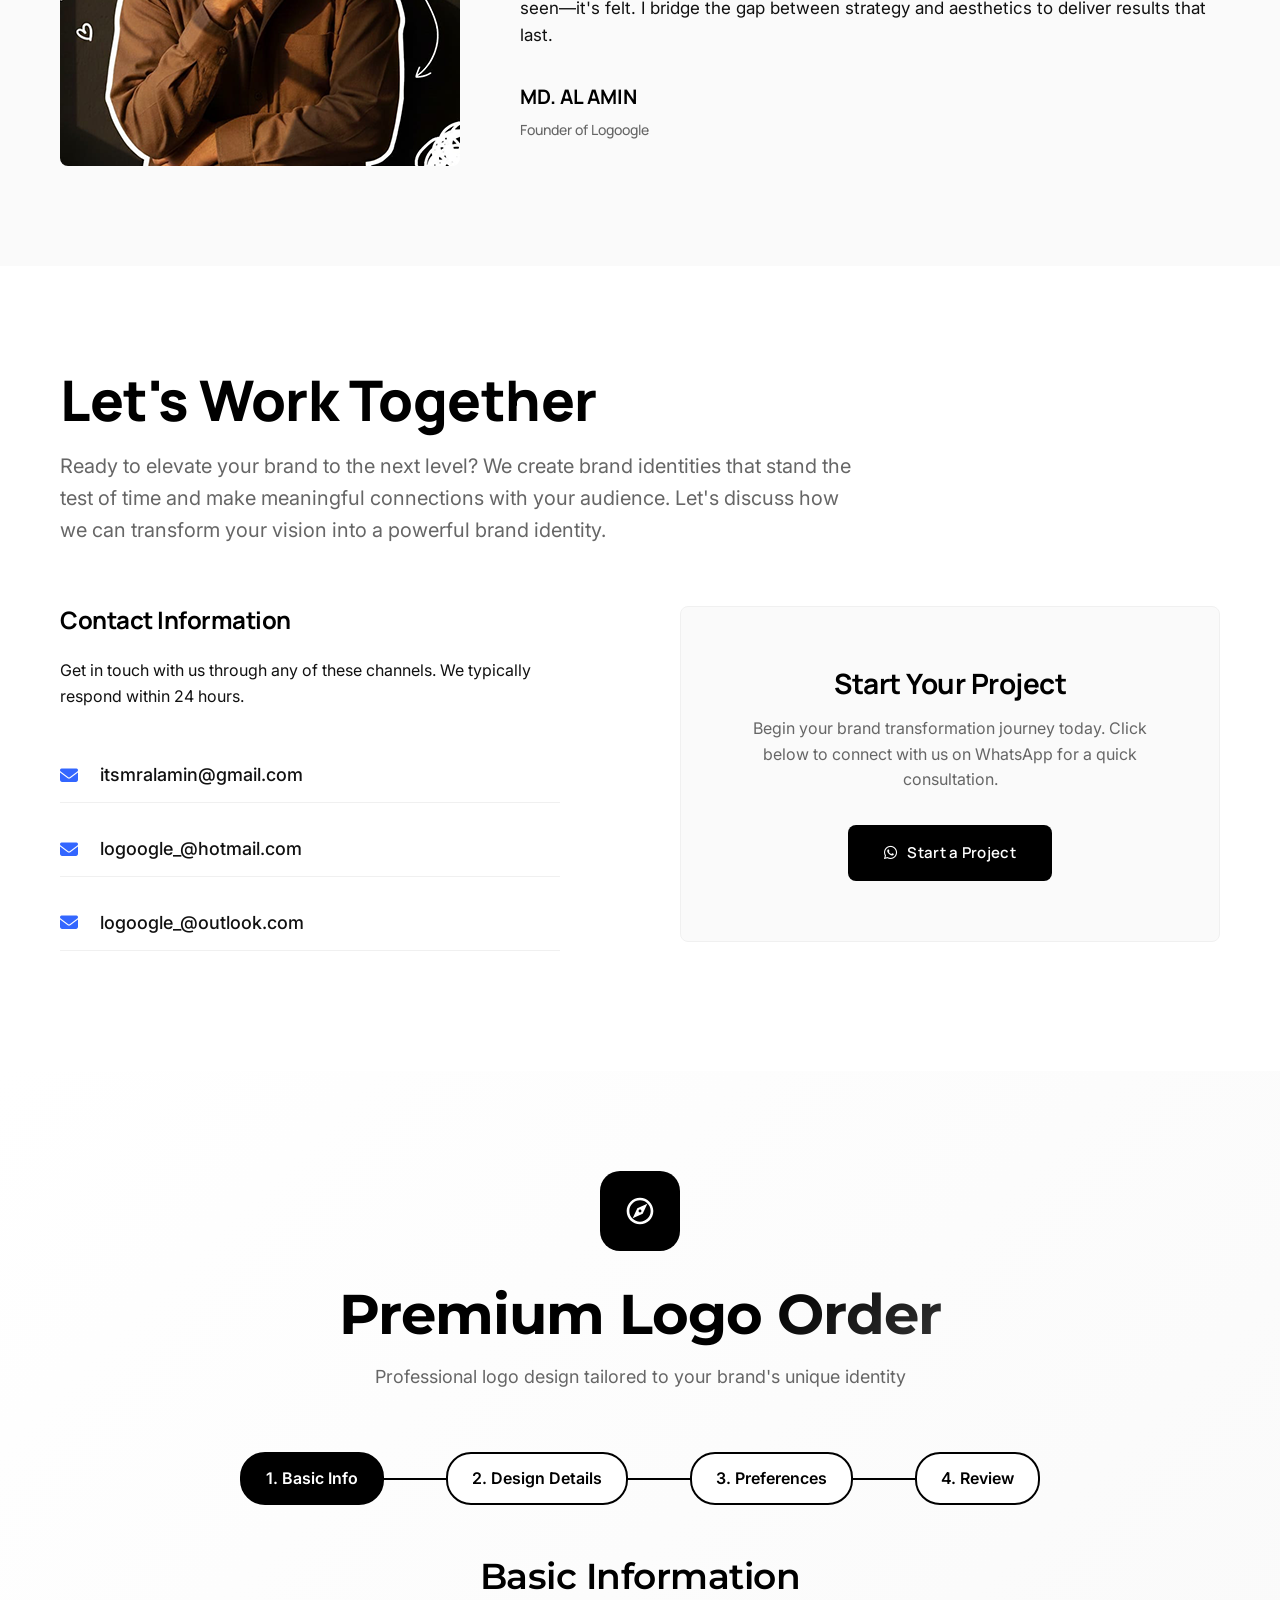
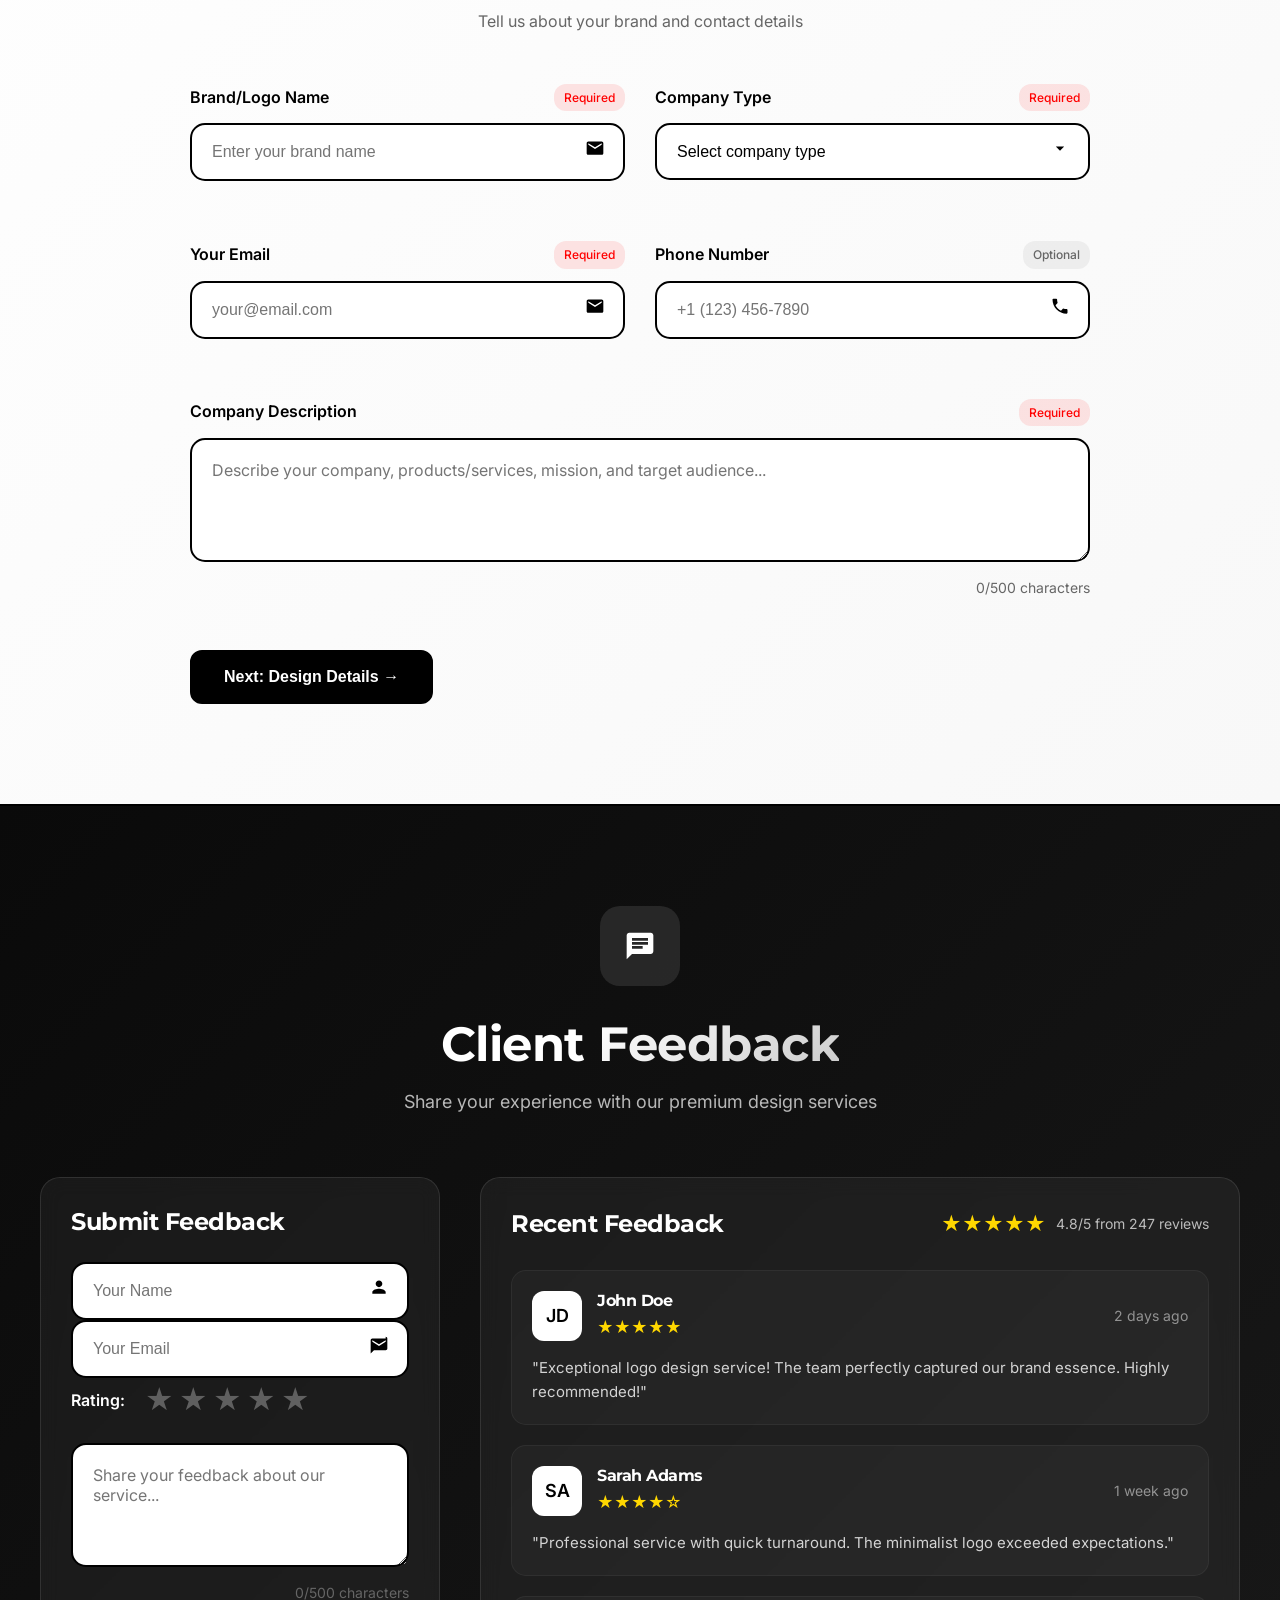
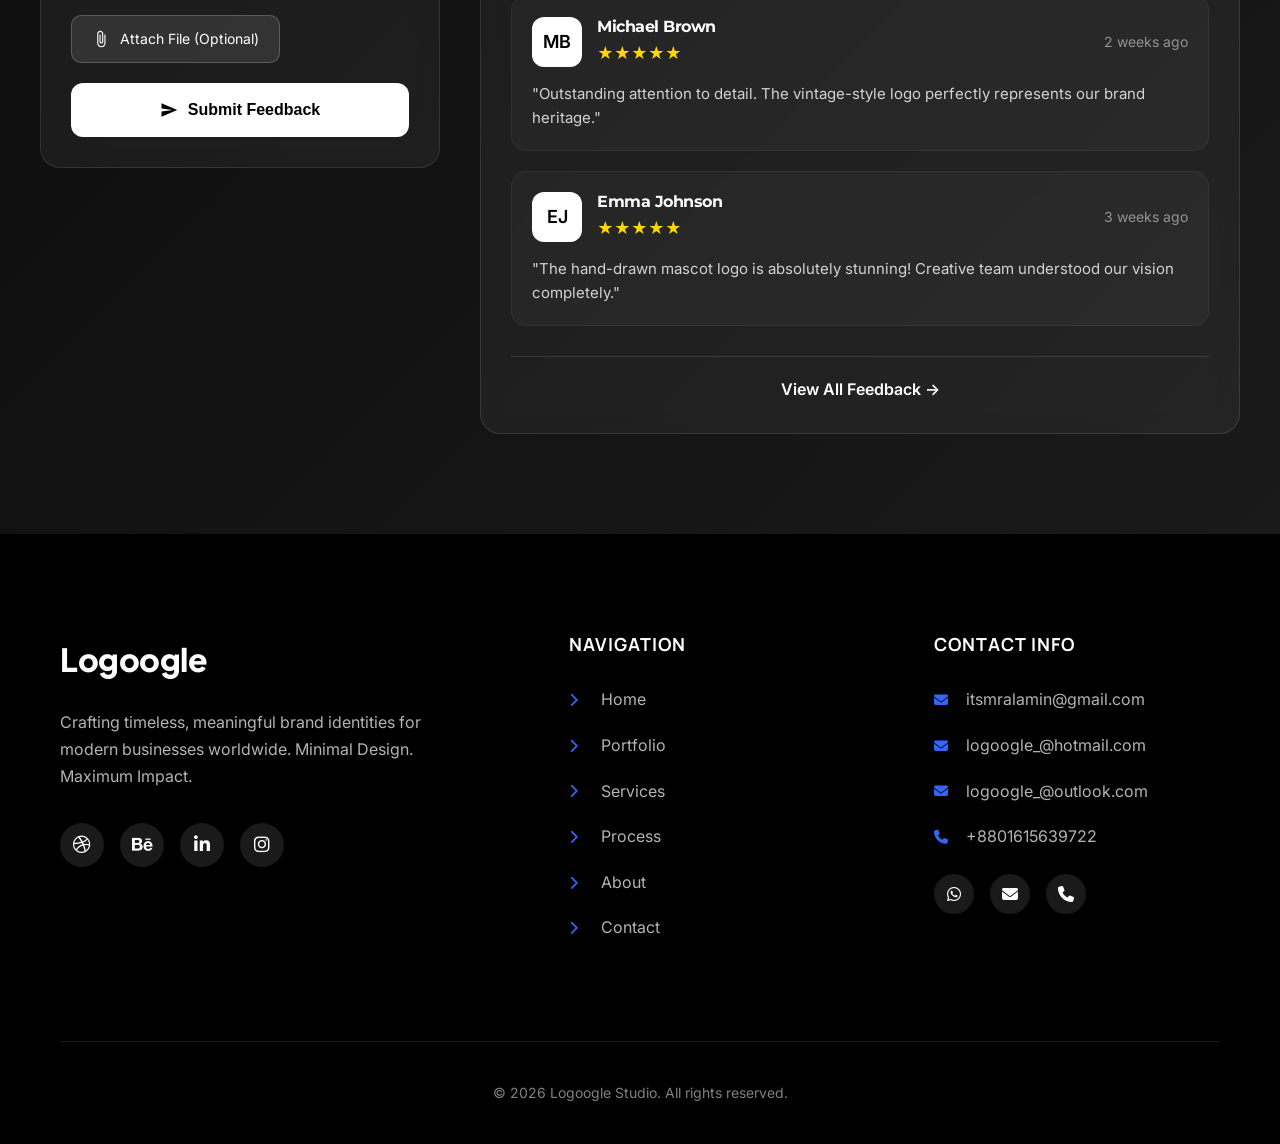
==== commit 259bbdfd: "Update index.html" ====
--- a/index.html
+++ b/index.html
@@ -311,7 +311,13 @@
             border-color: var(--primary-blue);
         }
 
+        .project-image-link {
+            display: block;
+            text-decoration: none;
+        }
+
         .project-image {
+            position: relative;
             height: 180px;
             background-color: var(--light-gray);
             display: flex;
@@ -322,6 +328,68 @@
             font-weight: 700;
             color: var(--primary-black);
             border-bottom: 1px solid var(--medium-gray);
+            overflow: hidden;
+        }
+
+        .project-image img {
+            width: 100%;
+            height: 100%;
+            object-fit: cover;
+            transition: transform 0.5s ease;
+        }
+
+        .project-card:hover .project-image img {
+            transform: scale(1.08);
+        }
+
+        .project-placeholder {
+            width: 100%;
+            height: 100%;
+            display: flex;
+            align-items: center;
+            justify-content: center;
+        }
+
+        .project-placeholder i {
+            font-size: 42px;
+            transition: transform 0.4s ease;
+        }
+
+        .project-card:hover .project-placeholder i {
+            transform: scale(1.15) rotate(-4deg);
+        }
+
+        .project-overlay {
+            position: absolute;
+            inset: 0;
+            background: rgba(0, 0, 0, 0.55);
+            display: flex;
+            align-items: center;
+            justify-content: center;
+            opacity: 0;
+            transition: opacity 0.3s ease;
+        }
+
+        .project-card:hover .project-overlay {
+            opacity: 1;
+        }
+
+        .project-view-btn {
+            color: #fff;
+            font-size: 14px;
+            font-weight: 600;
+            border: 1px solid rgba(255, 255, 255, 0.6);
+            padding: 10px 20px;
+            border-radius: 30px;
+            display: inline-flex;
+            align-items: center;
+            gap: 8px;
+            transform: translateY(10px);
+            transition: transform 0.3s ease;
+        }
+
+        .project-card:hover .project-view-btn {
+            transform: translateY(0);
         }
 
         .project-content {
@@ -341,6 +409,83 @@
             text-transform: uppercase;
             letter-spacing: 1px;
             font-weight: 600;
+            display: block;
+            margin-bottom: 14px;
+        }
+
+        .project-more-link {
+            font-family: 'Manrope', sans-serif;
+            font-size: 14px;
+            font-weight: 600;
+            color: var(--primary-black);
+            text-decoration: none;
+            display: inline-flex;
+            align-items: center;
+            gap: 6px;
+            transition: gap 0.25s ease, color 0.25s ease;
+        }
+
+        .project-more-link i {
+            font-size: 12px;
+            transition: transform 0.25s ease;
+        }
+
+        .project-more-link:hover {
+            color: var(--primary-blue);
+            gap: 10px;
+        }
+
+        .project-more-link:hover i {
+            transform: translateX(2px);
+        }
+
+        .load-more-wrap {
+            text-align: center;
+            margin-top: 56px;
+        }
+
+        .load-more-btn {
+            background-color: transparent;
+            color: var(--primary-black);
+            border: 1.5px solid var(--primary-black);
+            padding: 14px 34px;
+            font-size: 15px;
+            font-weight: 600;
+            font-family: 'Manrope', sans-serif;
+            border-radius: var(--border-radius);
+            cursor: pointer;
+            display: inline-flex;
+            align-items: center;
+            gap: 10px;
+            transition: all 0.3s ease;
+            letter-spacing: 0.3px;
+        }
+
+        .load-more-btn:hover {
+            background-color: var(--primary-black);
+            color: var(--primary-white);
+            transform: translateY(-2px);
+            box-shadow: 0 10px 24px rgba(0, 0, 0, 0.15);
+        }
+
+        .load-more-btn i {
+            transition: transform 0.3s ease;
+        }
+
+        .load-more-btn:hover i {
+            transform: translateY(2px);
+        }
+
+        /* Reveal-on-render animation for dynamically injected project cards */
+        .reveal-init {
+            opacity: 0;
+            transform: translateY(24px);
+        }
+
+        .reveal-in {
+            opacity: 1 !important;
+            transform: translateY(0) !important;
+            transition: opacity 0.6s ease, transform 0.6s ease;
         }
 
         /* CMP Process Section */
@@ -825,9 +970,63 @@
                 font-size: 28px;
             }
         }
+
+        /* ==================== Added: Hero entrance + scroll reveal + micro-interactions ==================== */
+        .hero .brand-title {
+            opacity: 0; transform: translateY(16px); animation: heroFadeUp 0.7s ease forwards 0.1s;
+        }
+        .hero .hero-title {
+            opacity: 0; transform: translateY(20px); animation: heroFadeUp 0.7s ease forwards 0.25s;
+        }
+        .hero .hero-description {
+            opacity: 0; transform: translateY(20px); animation: heroFadeUp 0.7s ease forwards 0.4s;
+        }
+        .hero .cta-button {
+            opacity: 0; transform: translateY(20px); animation: heroFadeUp 0.7s ease forwards 0.55s;
+        }
+
+        @keyframes heroFadeUp {
+            to { opacity: 1; transform: translateY(0); }
+        }
+
+        /* Generic scroll-reveal utility, applied by JS to key sections */
+        .reveal-on-scroll {
+            opacity: 0;
+            transform: translateY(24px);
+            transition: opacity 0.6s ease, transform 0.6s ease;
+        }
+        .reveal-on-scroll.is-visible {
+            opacity: 1;
+            transform: translateY(0);
+        }
+
+        /* Subtle button press feedback across the site */
+        .cta-button, .start-project-btn, .submit-order-btn, .submit-feedback-btn, .load-more-btn {
+            position: relative;
+        }
+        .cta-button:active, .start-project-btn:active, .submit-order-btn:active,
+        .submit-feedback-btn:active, .load-more-btn:active {
+            transform: scale(0.97);
+        }
+
+        /* Simple page preloader */
+        #pagePreloader {
+            position: fixed; inset: 0; background: var(--primary-white); z-index: 9999;
+            display: flex; align-items: center; justify-content: center;
+            transition: opacity 0.4s ease, visibility 0.4s ease;
+        }
+        #pagePreloader.hide { opacity: 0; visibility: hidden; }
+        .preloader-spinner {
+            width: 42px; height: 42px; border: 3px solid var(--medium-gray);
+            border-top-color: var(--primary-blue); border-radius: 50%;
+            animation: spin 0.8s linear infinite;
+        }
+        @keyframes spin { to { transform: rotate(360deg); } }
     </style>
 </head>
 <body>
+    <div id="pagePreloader"><div class="preloader-spinner"></div></div>
+    <script src="projects-data.js"></script>
     <!-- Professional Header without Icons -->
     <header>
         <div class="container header-container">
@@ -938,117 +1137,15 @@
                 <p>A collection of identities crafted for ambitious brands worldwide.</p>
             </div>
             
-            <div class="projects-grid">
-    <div class="project-card">
-        <div class="project-image">
-            <img src="Dunn-Ranch.jpg" alt="Flydeal Travel Agency">
-        </div>
-        <div class="project-content">
-            <h3 class="project-title">FLYDEAL</h3>
-            <p class="project-category">Travel Agency</p>
-        </div>
-          </div>
-             
-                <div class="project-card">
-                    <div class="project-image">
-                        SpeedFast
-                    </div>
-                    <div class="project-content">
-                        <h3 class="project-title">SpeedFast Courier</h3>
-                        <p class="project-category">Logistics</p>
-                    </div>
-                </div>
-                <div class="project-card">
-                    <div class="project-image">
-                        Electropla
-                    </div>
-                    <div class="project-content">
-                        <h3 class="project-title">Electropla</h3>
-                        <p class="project-category">Electronics</p>
-                    </div>
-                </div>
-                <div class="project-card">
-                    <div class="project-image">
-                        Food Craft
-                    </div>
-                    <div class="project-content">
-                        <h3 class="project-title">Food Craft</h3>
-                        <p class="project-category">Food Brand</p>
-                    </div>
-                </div>
-                <div class="project-card">
-                    <div class="project-image">
-                        Perfume Heritage
-                    </div>
-                    <div class="project-content">
-                        <h3 class="project-title">Perfume Heritage</h3>
-                        <p class="project-category">Fragrance</p>
-                    </div>
-                </div>
-                <div class="project-card">
-                    <div class="project-image">
-                        Weblito
-                    </div>
-                    <div class="project-content">
-                        <h3 class="project-title">Weblito</h3>
-                        <p class="project-category">Software</p>
-                    </div>
-                </div>
-                <!-- 6 New Projects -->
-                <div class="project-card">
-                    <div class="project-image">
-                        Nova
-                    </div>
-                    <div class="project-content">
-                        <h3 class="project-title">Nova</h3>
-                        <p class="project-category">Fashion Brand</p>
-                    </div>
-                </div>
-                <div class="project-card">
-                    <div class="project-image">
-                        Pigeon Soft
-                    </div>
-                    <div class="project-content">
-                        <h3 class="project-title">Pigeon Soft</h3>
-                        <p class="project-category">Technology</p>
-                    </div>
-                </div>
-                <div class="project-card">
-                    <div class="project-image">
-                        Food Craft Snacks
-                    </div>
-                    <div class="project-content">
-                        <h3 class="project-title">Food Craft Snacks</h3>
-                        <p class="project-category">FMOG Branding</p>
-                    </div>
-                </div>
-                <div class="project-card">
-                    <div class="project-image">
-                        Qatara Group
-                    </div>
-                    <div class="project-content">
-                        <h3 class="project-title">Qatara Group</h3>
-                        <p class="project-category">Multi-Service</p>
-                    </div>
-                </div>
-                <div class="project-card">
-                    <div class="project-image">
-                        EcoGarden
-                    </div>
-                    <div class="project-content">
-                        <h3 class="project-title">EcoGarden</h3>
-                        <p class="project-category">Sustainability</p>
-                    </div>
-                </div>
-                <div class="project-card">
-                    <div class="project-image">
-                        MediCare+
-                    </div>
-                    <div class="project-content">
-                        <h3 class="project-title">MediCare+</h3>
-                        <p class="project-category">Healthcare</p>
-                    </div>
-                </div>
+            <div class="projects-grid" id="projectsGrid">
+                <!-- প্রজেক্ট কার্ডগুলো projects-data.js থেকে স্বয়ংক্রিয়ভাবে তৈরি হয় -->
+            </div>
+
+            <div class="load-more-wrap">
+                <button type="button" id="loadMoreProjectsBtn" class="load-more-btn">
+                    <span>More Projects</span>
+                    <i class="fas fa-arrow-down"></i>
+                </button>
             </div>
         </div>
     </section>
@@ -2868,6 +2965,66 @@
 </style>
 
 <script>
+    /* ==================== PROJECTS GRID (data-driven) ==================== */
+    const projectsGrid = document.getElementById('projectsGrid');
+    const loadMoreBtn = document.getElementById('loadMoreProjectsBtn');
+    const INITIAL_PROJECT_COUNT = 6;
+
+    function projectCardHTML(project, index) {
+        const mediaHTML = project.image
+            ? `<img src="${project.image}" alt="${project.title}" loading="lazy">`
+            : `<div class="project-placeholder" style="background: linear-gradient(135deg, ${project.color}22, ${project.color}08);">
+                    <i class="fas ${project.icon}" style="color:${project.color};"></i>
+               </div>`;
+
+        return `
+            <div class="project-card" style="transition-delay:${(index % INITIAL_PROJECT_COUNT) * 60}ms;">
+                <a href="project.html?slug=${encodeURIComponent(project.slug)}" class="project-image-link">
+                    <div class="project-image">
+                        ${mediaHTML}
+                        <div class="project-overlay">
+                            <span class="project-view-btn"><i class="fas fa-eye"></i> View Details</span>
+                        </div>
+                    </div>
+                </a>
+                <div class="project-content">
+                    <h3 class="project-title">${project.title}</h3>
+                    <p class="project-category">${project.category}</p>
+                    <a href="project.html?slug=${encodeURIComponent(project.slug)}" class="project-more-link">
+                        More <i class="fas fa-arrow-right"></i>
+                    </a>
+                </div>
+            </div>`;
+    }
+
+    function renderProjects(count) {
+        if (!projectsGrid || typeof PROJECTS_DATA === 'undefined') return;
+        const visible = PROJECTS_DATA.slice(0, count);
+        projectsGrid.innerHTML = visible.map(projectCardHTML).join('');
+
+        // Animate newly rendered cards in
+        requestAnimationFrame(() => {
+            document.querySelectorAll('#projectsGrid .project-card').forEach(card => {
+                card.classList.add('reveal-init');
+                requestAnimationFrame(() => card.classList.add('reveal-in'));
+            });
+        });
+
+        if (loadMoreBtn) {
+            loadMoreBtn.style.display = count >= PROJECTS_DATA.length ? 'none' : 'inline-flex';
+        }
+    }
+
+    let visibleProjectCount = INITIAL_PROJECT_COUNT;
+    renderProjects(visibleProjectCount);
+
+    if (loadMoreBtn) {
+        loadMoreBtn.addEventListener('click', () => {
+            visibleProjectCount += 6;
+            renderProjects(visibleProjectCount);
+        });
+    }
+
     // Multi-step form navigation
     const formSteps = document.querySelectorAll('.form-step');
     const stepperSteps = document.querySelectorAll('.step');
@@ -3005,76 +3162,64 @@
         // Show loading state
         const submitBtn = this.querySelector('.submit-order-btn');
         const originalText = submitBtn.innerHTML;
-        submitBtn.innerHTML = '<svg xmlns="http://www.w3.org/2000/svg" viewBox="0 0 24 24" width="20" height="20"><path d="M12 4V1L8 5l4 4V6c3.31 0 6 2.69 6 6 0 1.01-.25 1.97-.7 2.8l1.46 1.46C19.54 15.03 20 13.57 20 12c0-4.42-3.58-8-8-8zm0 14c-3.31 0-6-2.69-6-6 0-1.01.25-1.97.7-2.8L5.24 7.74C4.46 8.97 4 10.43 4 12c0 4.42 3.58 8 8 8v3l4-4-4-4v3z"/></svg> Processing...';
+        submitBtn.innerHTML = '<svg xmlns="http://www.w3.org/2000/svg" viewBox="0 0 24 24" width="20" height="20"><path d="M12 4V1L8 5l4 4V6c3.31 0 6 2.69 6 6 0 1.01-.25 1.97-.7 2.8l1.46 1.46C19.54 15.03 20 13.57 20 12c0-4.42-3.58-8-8-8zm0 14c-3.31 0-6-2.69-6-6 0-1.01.25-1.97.7-2.8L5.24 7.74C4.46 8.97 4 10.43 4 12c0 4.42 3.58 8 8 8v3l4-4-4-4v3z"/></svg> Sending to WhatsApp...';
         submitBtn.disabled = true;
-        
+
+        // ✅ WhatsApp number that receives every order (as an SMS-style WhatsApp message)
+        const STUDIO_WHATSAPP_NUMBER = '8801615639722';
+
         try {
-            // Send email using EmailJS (You need to set up your EmailJS account)
-            // This is a simulated email sending for demo purposes
-            const YOUR_GMAIL = "your-email@gmail.com"; // Replace with your actual email
-            const emailSubject = `New Logo Order: ${formData.brandName}`;
-            const emailBody = `
-Logo Order Details:
--------------------
-Brand Name: ${formData.brandName}
-Company Type: ${formData.companyType}
-Contact Email: ${formData.email}
-Phone: ${formData.phone}
-Logo Type: ${formData.logoType}
-Logo Style: ${formData.logoStyle}
-Color Preferences: ${formData.colorPreferences.join(', ')}
-Typography: ${formData.typography}
-
-Company Description:
-${formData.companyDescription}
-
-Additional Notes:
+            const orderId = 'LOG-' + Date.now().toString().slice(-8);
+            const orderDate = new Date().toLocaleString('en-BD', { timeZone: 'Asia/Dhaka' });
+
+            // Build a clean, SMS-style message with all order details
+            const message =
+`🆕 NEW LOGO ORDER — LOGOOGLE STUDIO
+
+Order ID: ${orderId}
+Date: ${orderDate}
+
+👤 Brand Name: ${formData.brandName}
+🏢 Company Type: ${formData.companyType}
+📧 Email: ${formData.email}
+📞 Phone: ${formData.phone || 'Not provided'}
+
+🎨 Logo Type: ${formData.logoType || 'Not selected'}
+🎨 Logo Style: ${formData.logoStyle || 'Not selected'}
+🎨 Color Preferences: ${(formData.colorPreferences && formData.colorPreferences.length) ? formData.colorPreferences.join(', ') : 'Not specified'}
+🔤 Typography: ${formData.typography || 'Not specified'}
+
+📝 Company Description:
+${formData.companyDescription || 'N/A'}
+
+📌 Additional Notes:
 ${formData.additionalNotes || 'None'}
 
-Order Date: ${new Date().toLocaleString()}
-            `;
-            
-            // Simulate email sending (in real app, use EmailJS or similar service)
-            console.log('Email would be sent to:', YOUR_GMAIL);
-            console.log('Subject:', emailSubject);
-            console.log('Body:', emailBody);
-            
-            // Simulate API delay
-            await new Promise(resolve => setTimeout(resolve, 2000));
-            
-            // Show success notification
-            showNotification('Order submitted successfully! We\'ll contact you soon.', 'success');
-            
-            // Reset form
-            this.reset();
-            currentStep = 1;
-            showStep(currentStep);
-            updateStepper();
-            
-            // Send confirmation email to client (simulated)
-            const clientEmailBody = `
-Thank you for your logo order!
-
-Order Summary:
-- Brand: ${formData.brandName}
-- Logo Type: ${formData.logoType}
-- Style: ${formData.logoStyle}
-
-We'll review your requirements and contact you within 24 hours to discuss the project timeline and next steps.
-
-Best regards,
-Logo Design Studio Team
-            `;
-            
-            console.log('Confirmation email would be sent to:', formData.email);
-            console.log('Confirmation email body:', clientEmailBody);
-            
+— Sent automatically from the Logoogle website order form.`;
+
+            const whatsappUrl = `https://api.whatsapp.com/send/?phone=${STUDIO_WHATSAPP_NUMBER}&text=${encodeURIComponent(message)}&type=phone_number&app_absent=0`;
+
+            // Open WhatsApp with the pre-filled order message — the user just taps "Send"
+            window.open(whatsappUrl, '_blank');
+
+            showNotification('Order ready! Please tap "Send" in the WhatsApp tab to confirm.', 'success');
+
+            // Reset form after a short delay so the WhatsApp tab has time to open
+            setTimeout(() => {
+                this.reset();
+                currentStep = 1;
+                showStep(currentStep);
+                updateStepper();
+            }, 1200);
+
         } catch (error) {
-            showNotification('Error submitting order. Please try again.', 'error');
+            showNotification('Error preparing your order. Please try again.', 'error');
             console.error('Order submission error:', error);
         } finally {
-            submitBtn.innerHTML = originalText;
-            submitBtn.disabled = false;
+            setTimeout(() => {
+                submitBtn.innerHTML = originalText;
+                submitBtn.disabled = false;
+            }, 1200);
         }
     });
     
@@ -3361,13 +3506,38 @@
             });
         }, observerOptions);
         
-        // Apply animation to elements
-        document.querySelectorAll('.service-card, .project-card, .process-step').forEach(item => {
+        // Apply animation to elements (project-card handled separately by its own reveal system)
+        document.querySelectorAll('.service-card, .process-step').forEach(item => {
             item.style.opacity = '0';
             item.style.transform = 'translateY(20px)';
             item.style.transition = 'opacity 0.5s ease, transform 0.5s ease';
             observer.observe(item);
         });
+
+        // Broader scroll-reveal for section headers and key content blocks
+        const revealTargets = document.querySelectorAll(
+            '.section-header, .founder-content, .contact-content, .premium-header, .load-more-wrap'
+        );
+        revealTargets.forEach(el => el.classList.add('reveal-on-scroll'));
+
+        const revealObserver = new IntersectionObserver((entries) => {
+            entries.forEach(entry => {
+                if (entry.isIntersecting) {
+                    entry.target.classList.add('is-visible');
+                    revealObserver.unobserve(entry.target);
+                }
+            });
+        }, { threshold: 0.1, rootMargin: '0px 0px -60px 0px' });
+
+        revealTargets.forEach(el => revealObserver.observe(el));
+
+        // Hide preloader once everything is ready
+        window.addEventListener('load', () => {
+            const preloader = document.getElementById('pagePreloader');
+            if (preloader) {
+                setTimeout(() => preloader.classList.add('hide'), 250);
+            }
+        });
     </script>
 </body>
 </html>
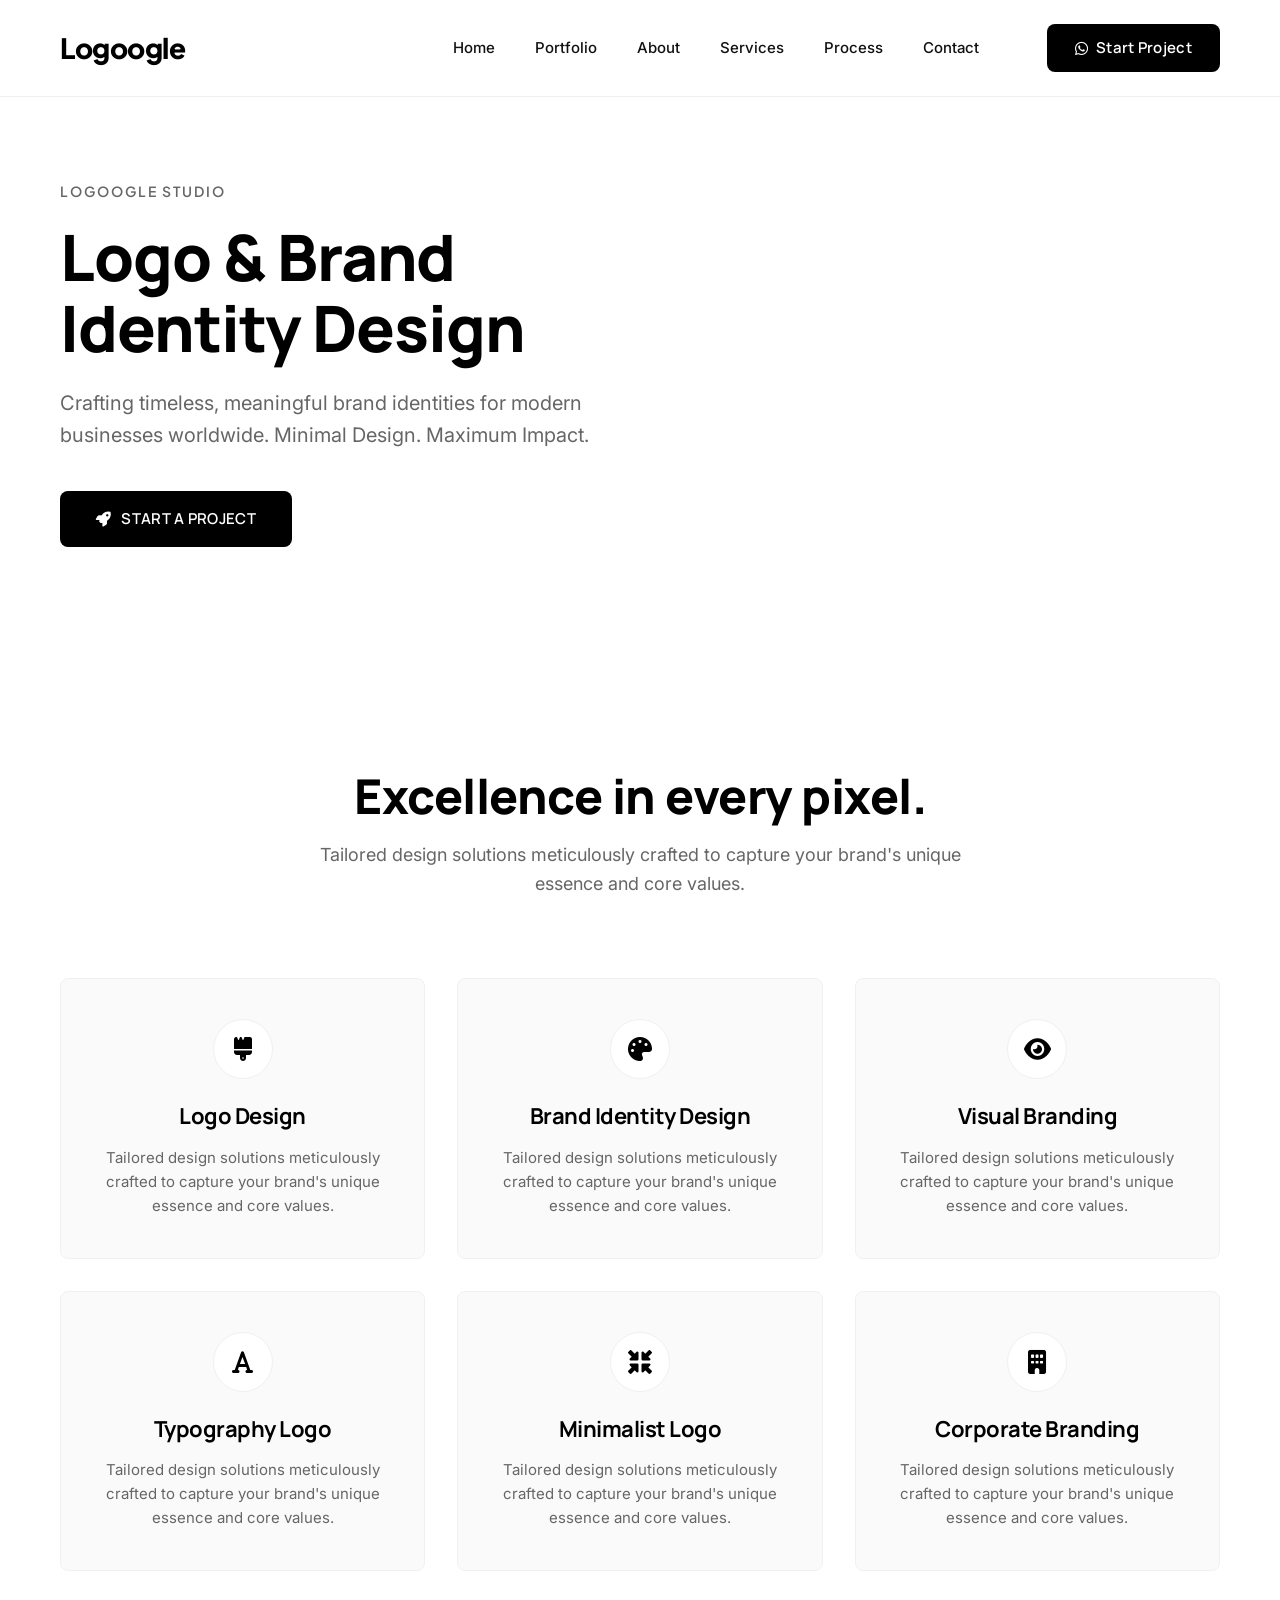
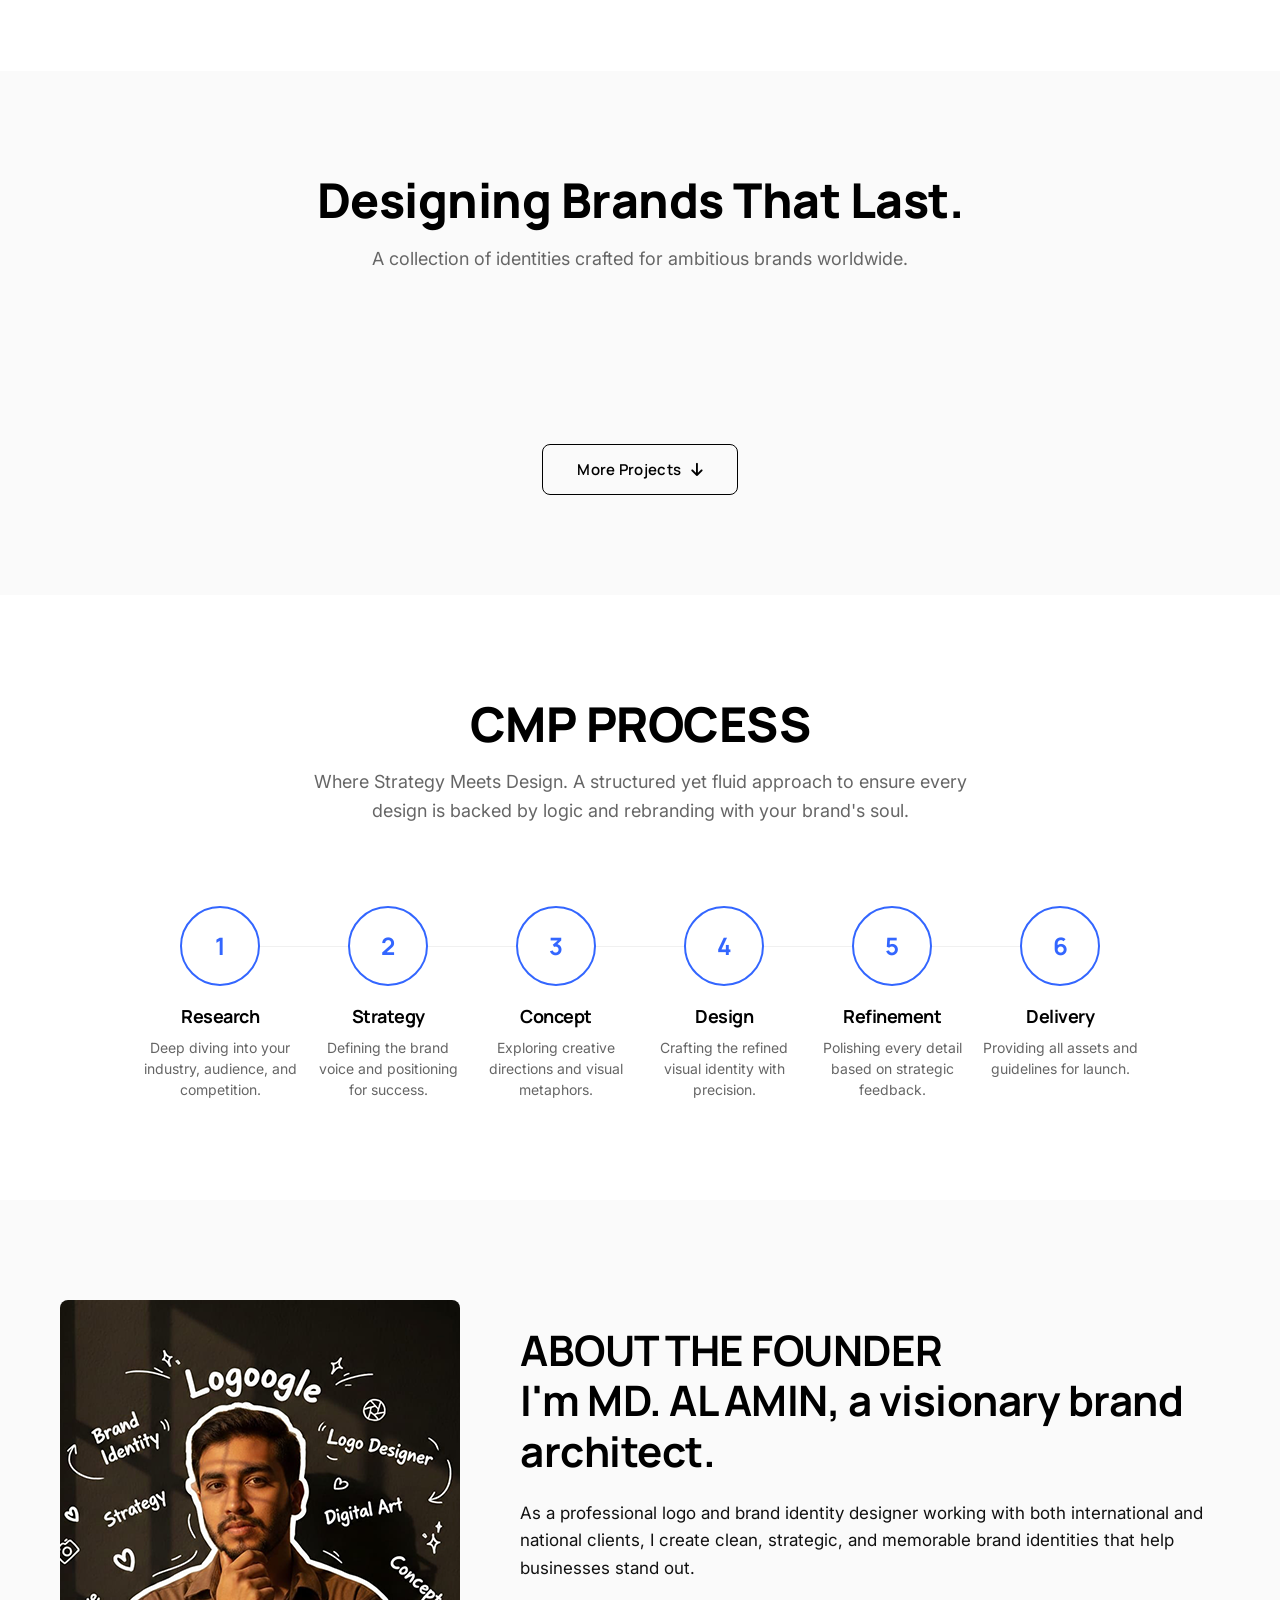
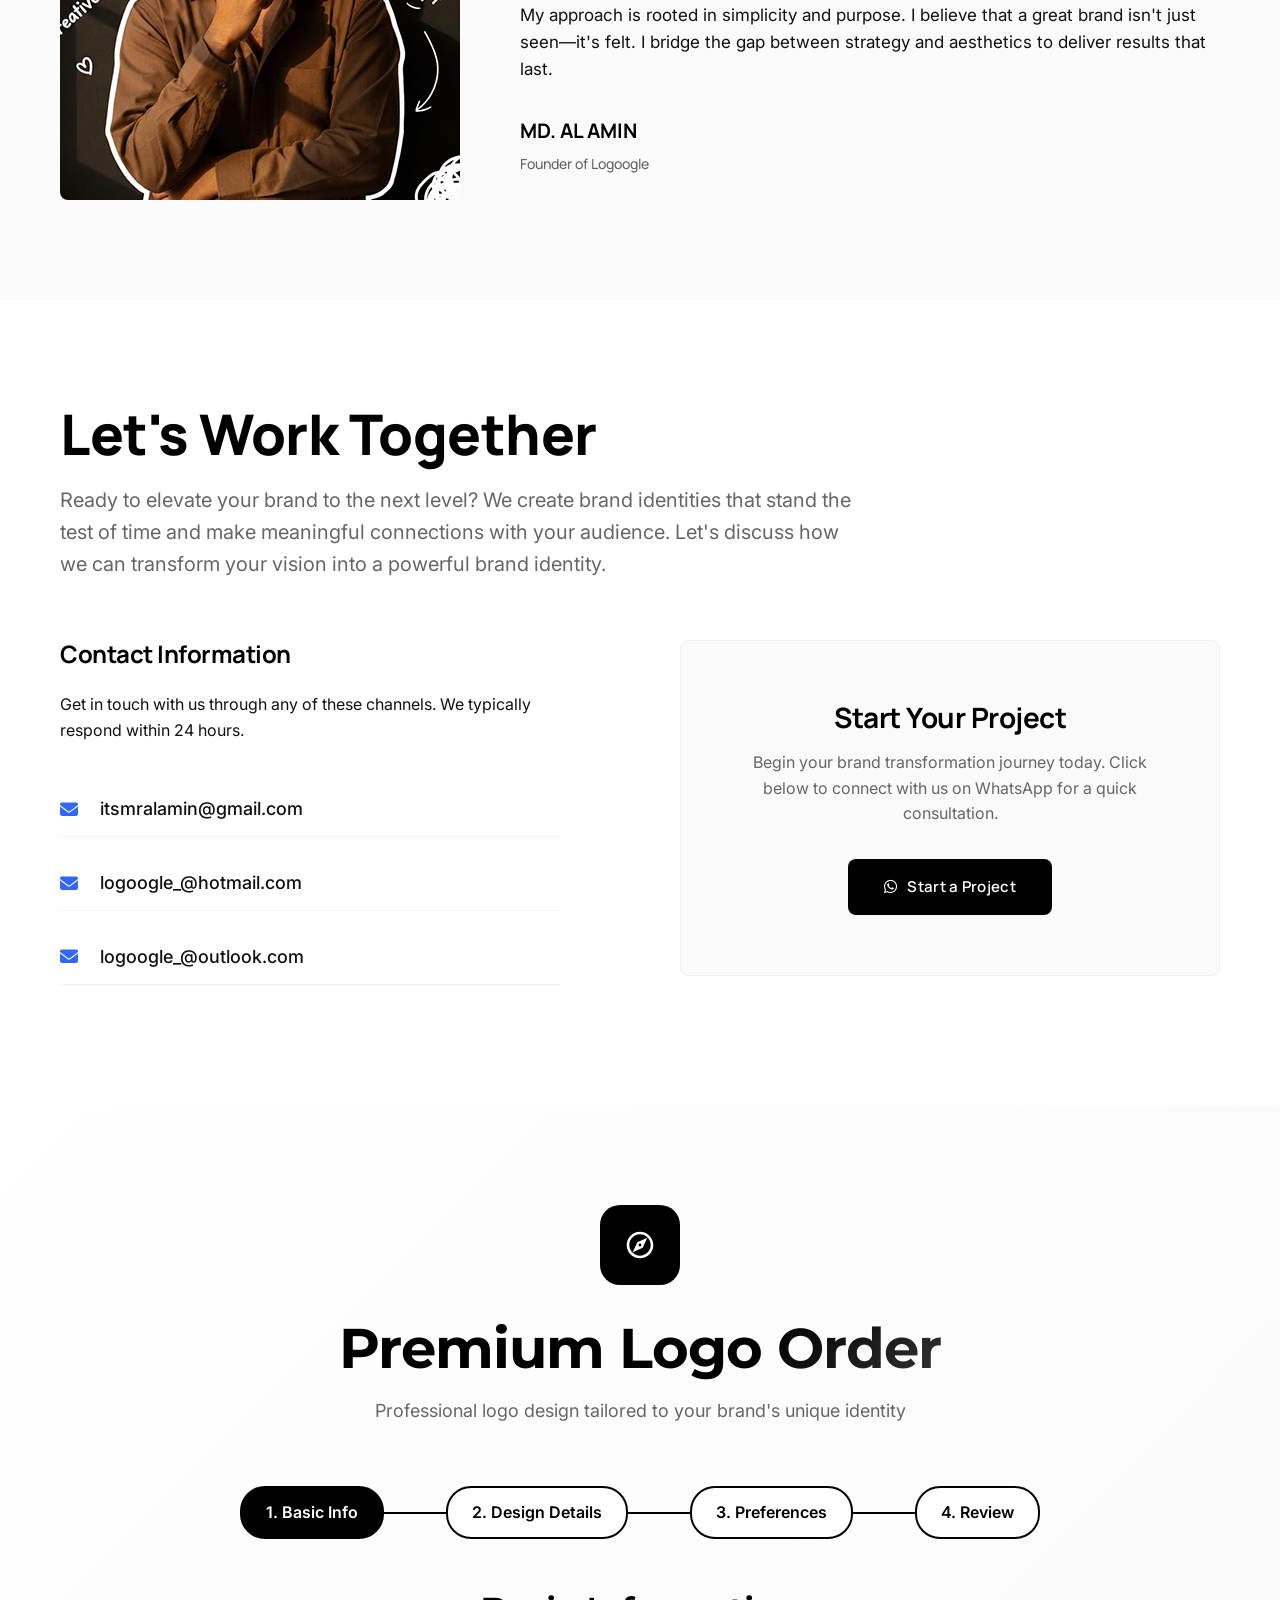
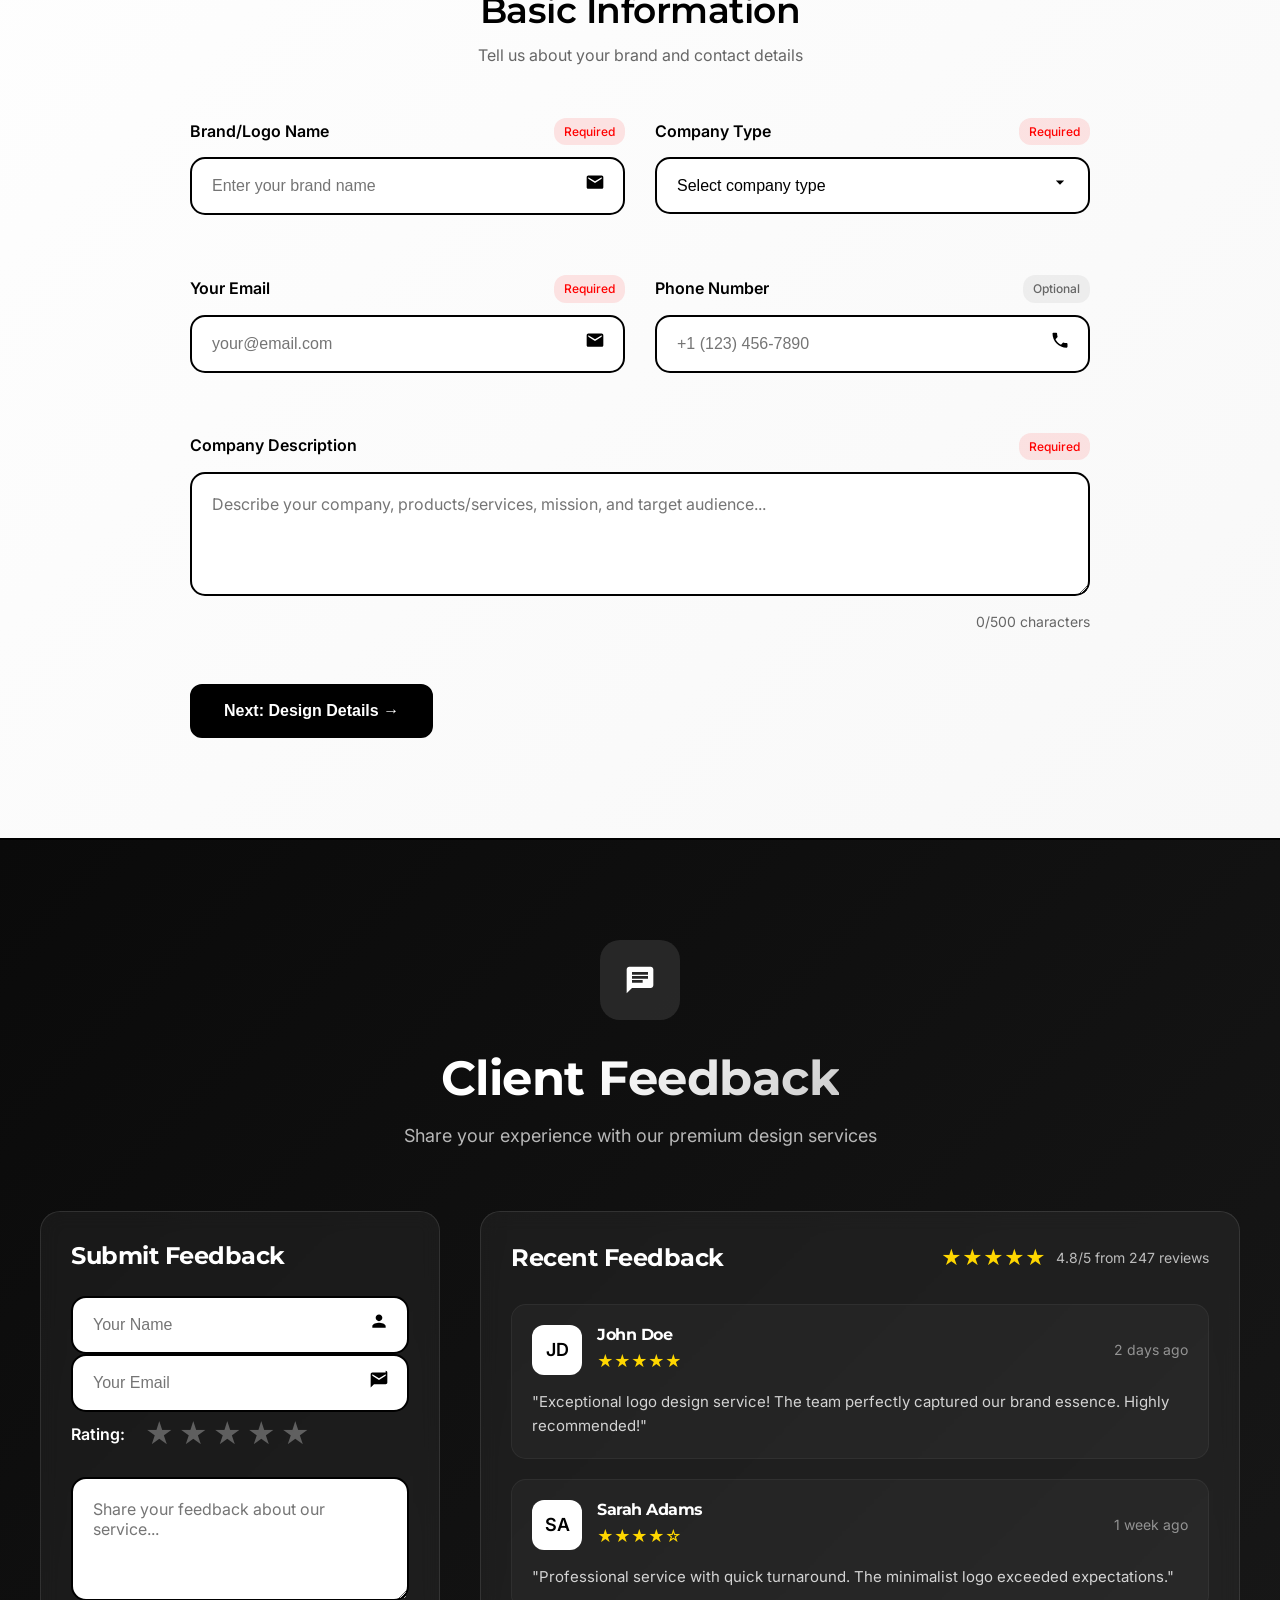
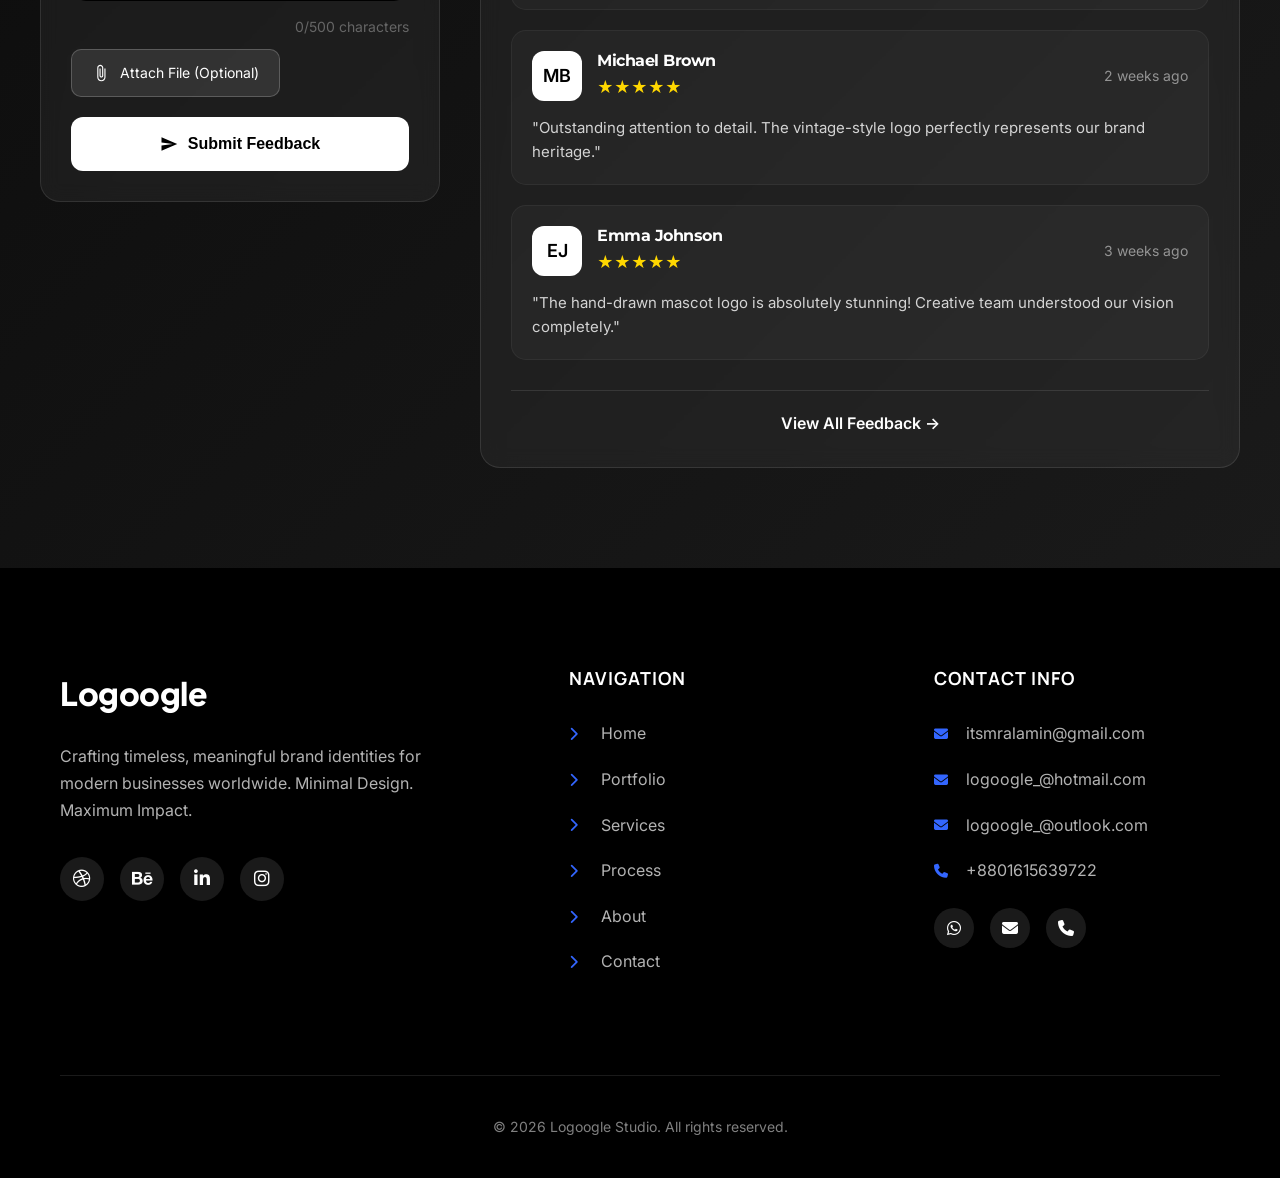
==== commit f291329e: "Update index.html" ====
--- a/index.html
+++ b/index.html
@@ -292,7 +292,10 @@
         .projects-grid {
             display: grid;
             grid-template-columns: repeat(3, 1fr);
-            gap: 32px;
+            gap: 32px 32px;
+            row-gap: 46px;
+            perspective: 1600px;
+            padding: 10px 4px 24px;
         }
 
         .project-card {
@@ -300,14 +303,21 @@
             border-radius: var(--border-radius);
             overflow: hidden;
             box-shadow: var(--card-shadow);
-            transition: all 0.3s ease;
             height: 320px;
             border: 1px solid var(--medium-gray);
+            position: relative;
+            z-index: 1;
+            transform-style: preserve-3d;
+            will-change: transform;
+            transform: translateY(var(--rise, 0px)) rotate(var(--rot, 0deg));
+            transition: transform 0.55s cubic-bezier(0.34, 1.56, 0.64, 1),
+                        box-shadow 0.35s ease,
+                        border-color 0.3s ease;
         }
 
         .project-card:hover {
-            transform: translateY(-4px);
-            box-shadow: 0 12px 30px rgba(0, 0, 0, 0.08);
+            z-index: 5;
+            box-shadow: 0 24px 48px rgba(0, 0, 0, 0.16);
             border-color: var(--primary-blue);
         }
 
@@ -336,9 +346,12 @@
             height: 100%;
             object-fit: cover;
             transition: transform 0.5s ease;
+            animation: projFloat var(--fdur, 5.5s) ease-in-out infinite;
+            animation-delay: var(--fdelay, 0s);
         }
 
         .project-card:hover .project-image img {
+            animation: none;
             transform: scale(1.08);
         }
 
@@ -353,10 +366,18 @@
         .project-placeholder i {
             font-size: 42px;
             transition: transform 0.4s ease;
+            animation: projFloat var(--fdur, 5.5s) ease-in-out infinite;
+            animation-delay: var(--fdelay, 0s);
         }
 
         .project-card:hover .project-placeholder i {
+            animation: none;
             transform: scale(1.15) rotate(-4deg);
+        }
+
+        @keyframes projFloat {
+            0%, 100% { transform: translateY(0) scale(1); }
+            50% { transform: translateY(-8px) scale(1.018); }
         }
 
         .project-overlay {
@@ -479,13 +500,32 @@
         /* Reveal-on-render animation for dynamically injected project cards */
         .reveal-init {
             opacity: 0;
-            transform: translateY(24px);
+            transform: translateY(56px) scale(0.93) rotate(0deg);
+            filter: blur(6px);
         }
 
         .reveal-in {
             opacity: 1 !important;
-            transform: translateY(0) !important;
-            transition: opacity 0.6s ease, transform 0.6s ease;
+            transform: translateY(var(--rise, 0px)) scale(1) rotate(var(--rot, 0deg)) !important;
+            filter: blur(0) !important;
+            transition: opacity 0.75s cubic-bezier(0.22, 1, 0.36, 1),
+                        transform 0.85s cubic-bezier(0.22, 1, 0.36, 1),
+                        filter 0.75s ease;
+        }
+
+        @media (prefers-reduced-motion: reduce) {
+            .project-image img,
+            .project-placeholder i {
+                animation: none !important;
+            }
+            .project-card {
+                transition: opacity 0.3s ease !important;
+                transform: none !important;
+            }
+            .reveal-init, .reveal-in {
+                transform: none !important;
+                filter: none !important;
+            }
         }
 
         /* CMP Process Section */
@@ -865,6 +905,7 @@
             
             .projects-grid {
                 grid-template-columns: repeat(2, 1fr);
+                row-gap: 40px;
             }
             
             .founder-content {
@@ -920,6 +961,13 @@
             
             .projects-grid {
                 grid-template-columns: 1fr;
+                row-gap: 32px;
+                perspective: none;
+            }
+
+            .project-card {
+                --rise: 0px !important;
+                --rot: 0deg !important;
             }
             
             .process-steps {
@@ -2970,6 +3018,16 @@
     const loadMoreBtn = document.getElementById('loadMoreProjectsBtn');
     const INITIAL_PROJECT_COUNT = 6;
 
+    // Deterministic per-card "layer" values so the grid reads as loosely
+    // scattered/stacked photo layers rather than a rigid, uniform grid.
+    function layerVars(index) {
+        const rot = (Math.sin(index * 12.9898) * 2.2).toFixed(2);
+        const rise = (Math.cos(index * 7.233) * 16).toFixed(1);
+        const fdur = (4.6 + (index % 5) * 0.35).toFixed(2);
+        const fdelay = ((index % 4) * 0.4).toFixed(2);
+        return { rot, rise, fdur, fdelay };
+    }
+
     function projectCardHTML(project, index) {
         const mediaHTML = project.image
             ? `<img src="${project.image}" alt="${project.title}" loading="lazy">`
@@ -2977,8 +3035,11 @@
                     <i class="fas ${project.icon}" style="color:${project.color};"></i>
                </div>`;
 
+        const { rot, rise, fdur, fdelay } = layerVars(index);
+        const cardStyle = `--rot:${rot}deg; --rise:${rise}px; --fdur:${fdur}s; --fdelay:${fdelay}s; transition-delay:${(index % INITIAL_PROJECT_COUNT) * 60}ms;`;
+
         return `
-            <div class="project-card" style="transition-delay:${(index % INITIAL_PROJECT_COUNT) * 60}ms;">
+            <div class="project-card" style="${cardStyle}">
                 <a href="project.html?slug=${encodeURIComponent(project.slug)}" class="project-image-link">
                     <div class="project-image">
                         ${mediaHTML}
@@ -3022,6 +3083,37 @@
         loadMoreBtn.addEventListener('click', () => {
             visibleProjectCount += 6;
             renderProjects(visibleProjectCount);
+        });
+    }
+
+    /* ---- Layered gallery: pointer-follow 3D tilt ----
+       Cards rest in their scattered "layer" position (--rot / --rise).
+       On hover, the specific card lifts to the front, straightens, and
+       tilts gently toward the cursor; it eases back to its resting
+       layer position the moment the pointer leaves. */
+    const prefersReducedMotion = window.matchMedia('(prefers-reduced-motion: reduce)').matches;
+
+    if (projectsGrid && !prefersReducedMotion) {
+        projectsGrid.addEventListener('pointermove', (e) => {
+            if (e.pointerType === 'touch') return;
+            const card = e.target.closest('.project-card');
+            if (!card) return;
+
+            const rect = card.getBoundingClientRect();
+            const px = (e.clientX - rect.left) / rect.width;
+            const py = (e.clientY - rect.top) / rect.height;
+            const rotateY = (px - 0.5) * 12;
+            const rotateX = (0.5 - py) * 12;
+
+            card.style.transform = `translateY(-14px) scale(1.02) perspective(1000px) rotateX(${rotateX.toFixed(2)}deg) rotateY(${rotateY.toFixed(2)}deg)`;
+        });
+
+        projectsGrid.addEventListener('pointerout', (e) => {
+            if (e.pointerType === 'touch') return;
+            const card = e.target.closest('.project-card');
+            if (!card) return;
+            if (card.contains(e.relatedTarget)) return;
+            card.style.transform = '';
         });
     }
 
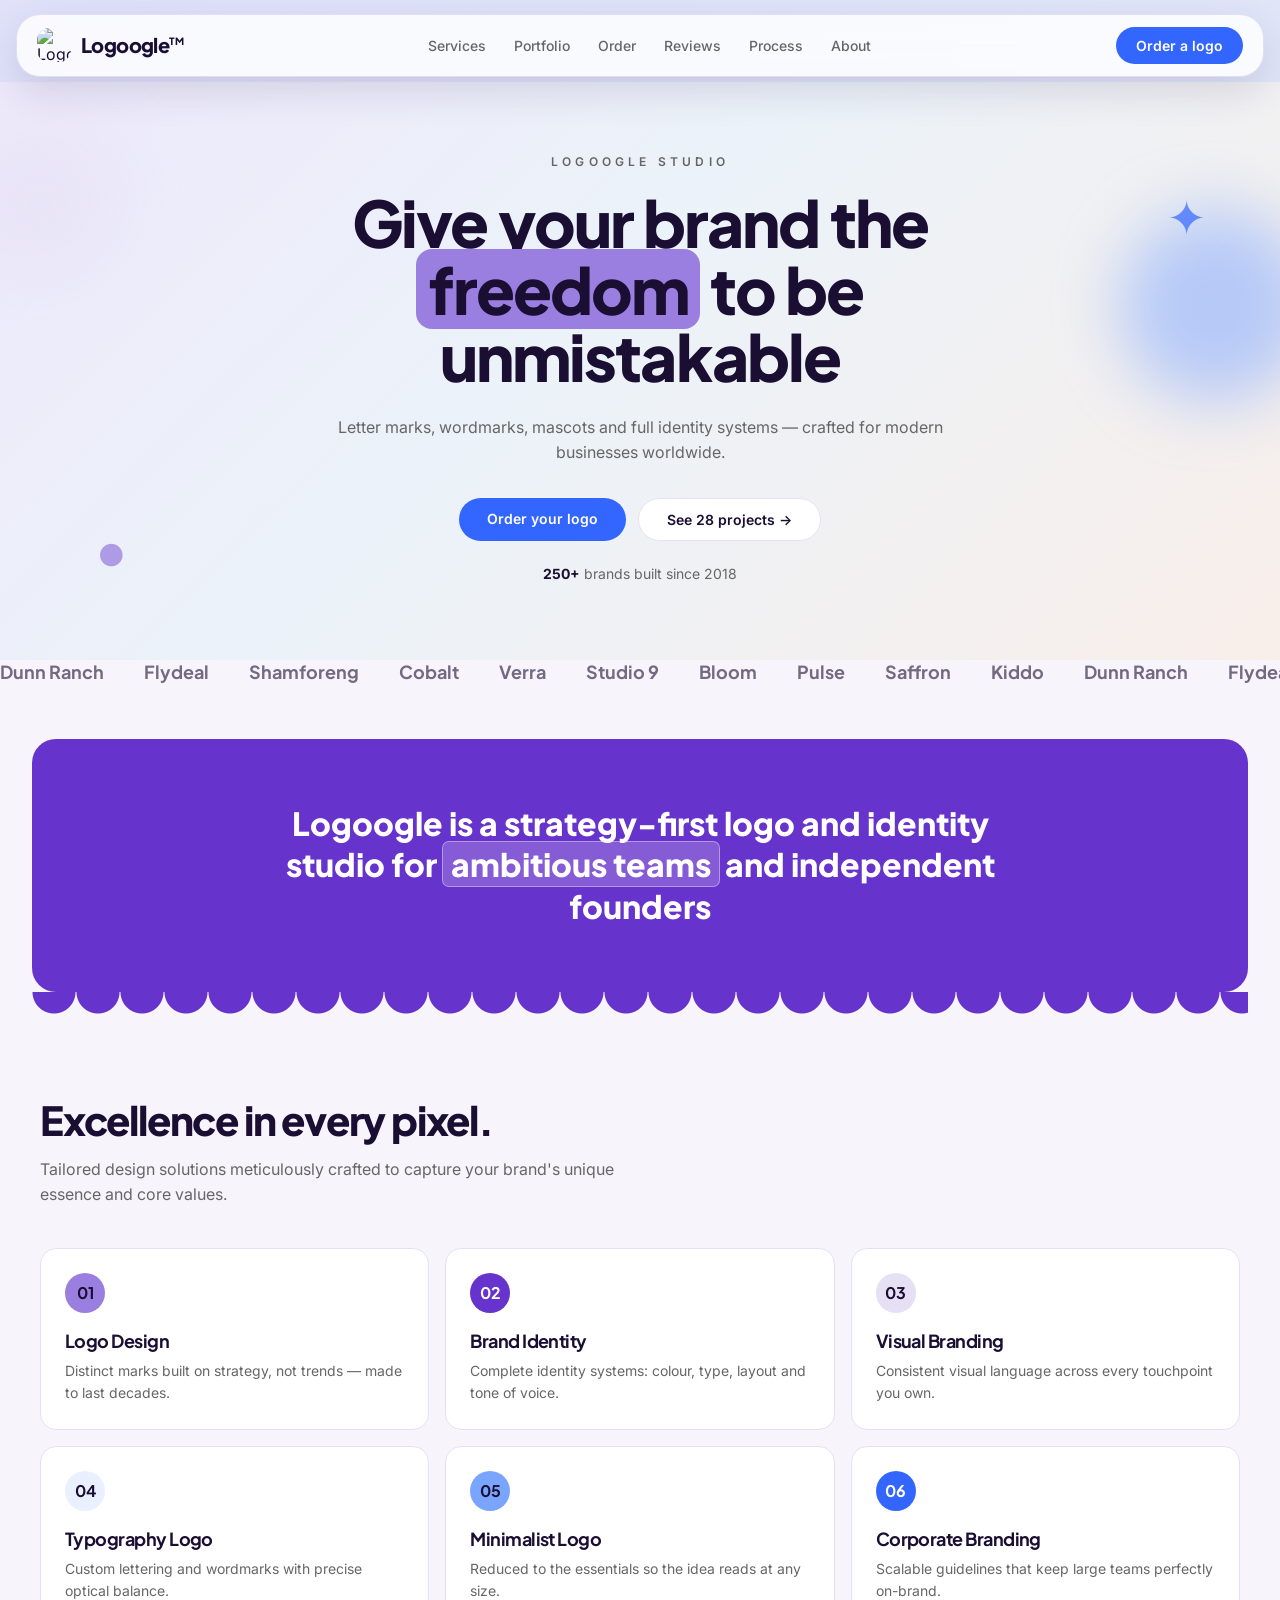
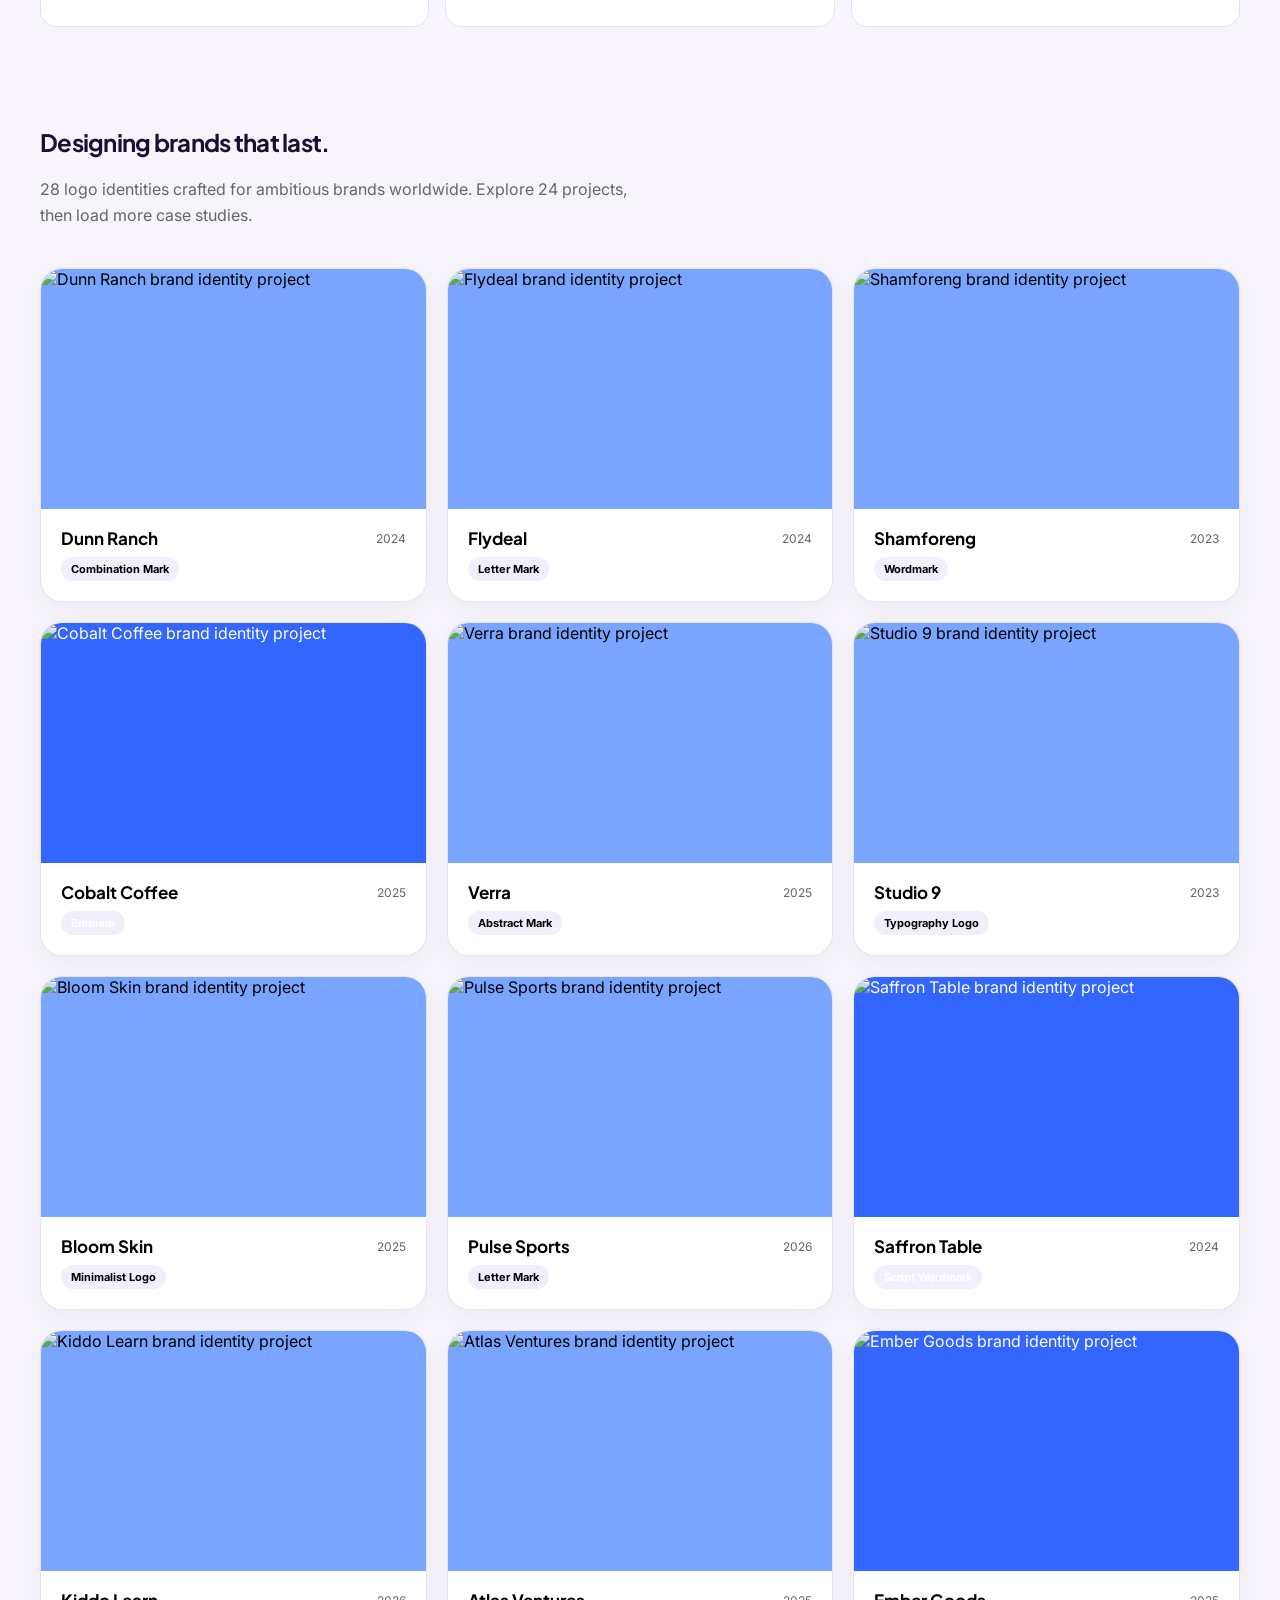
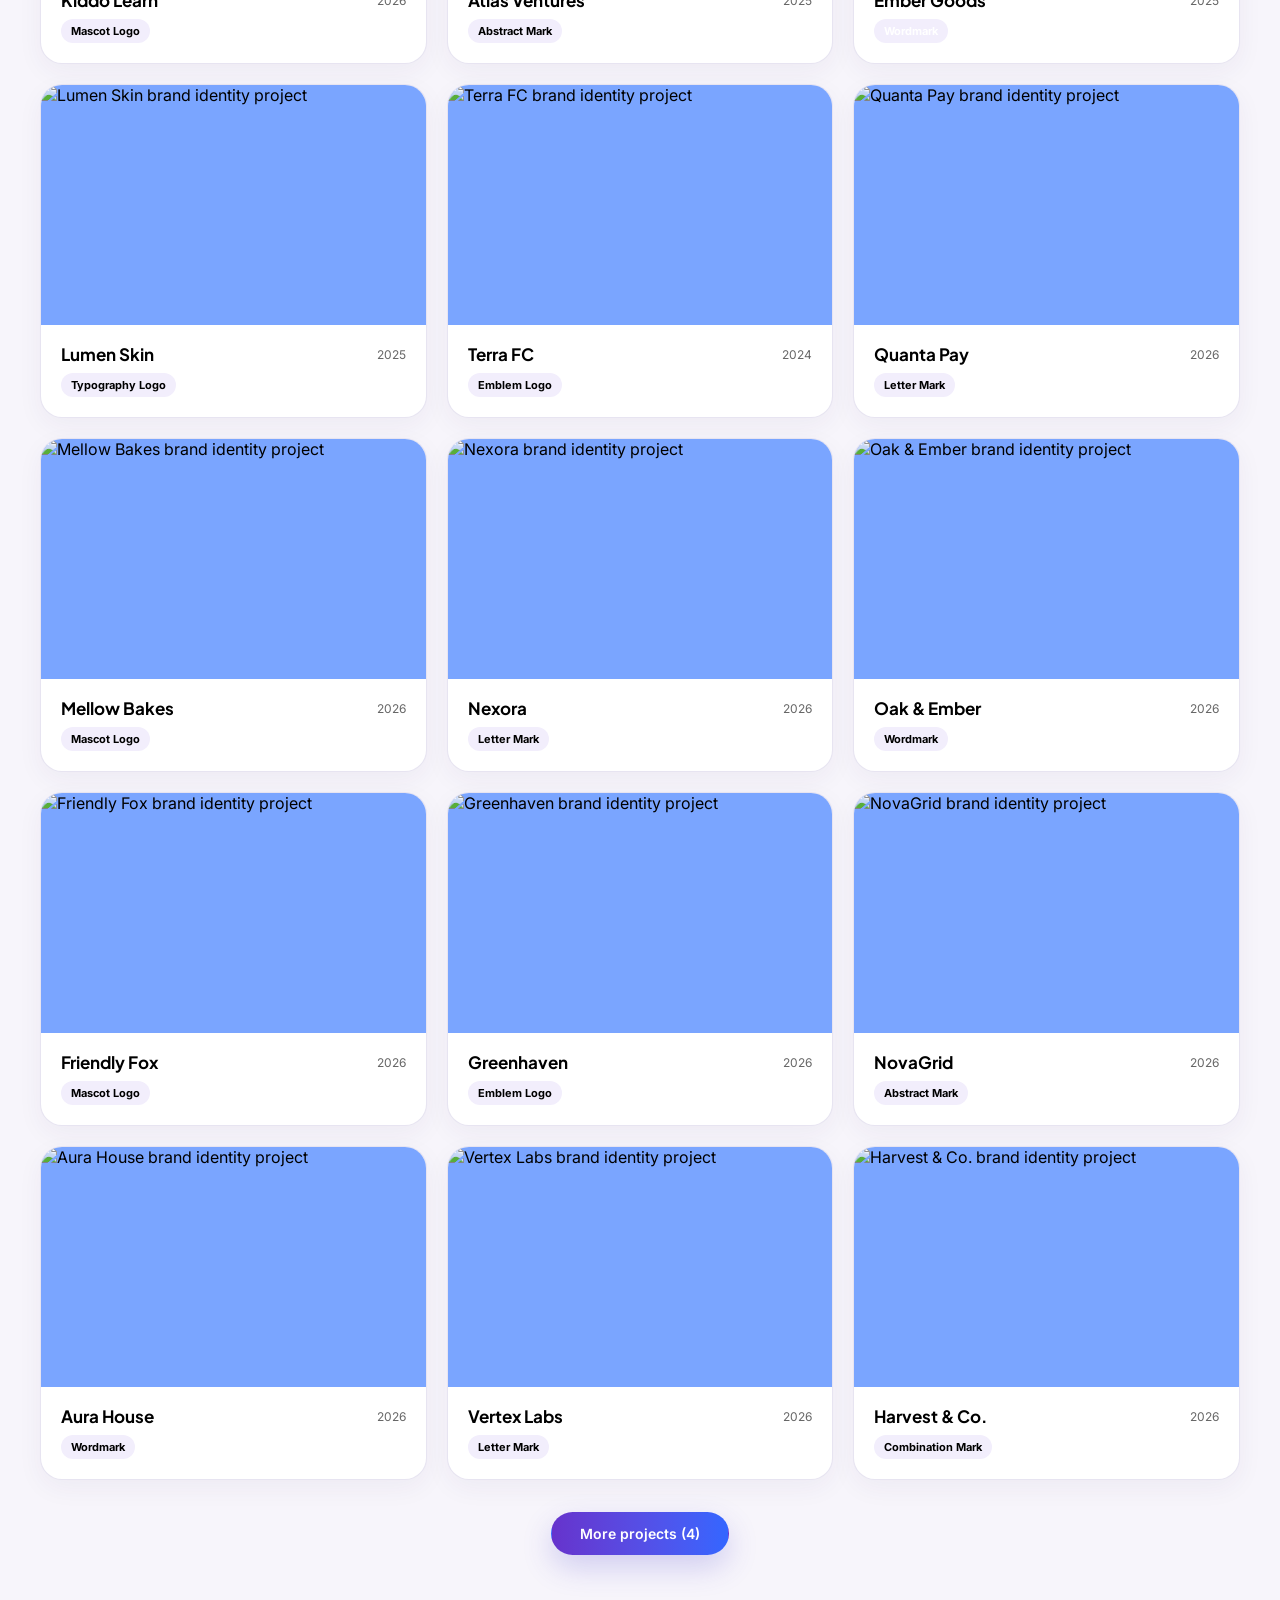
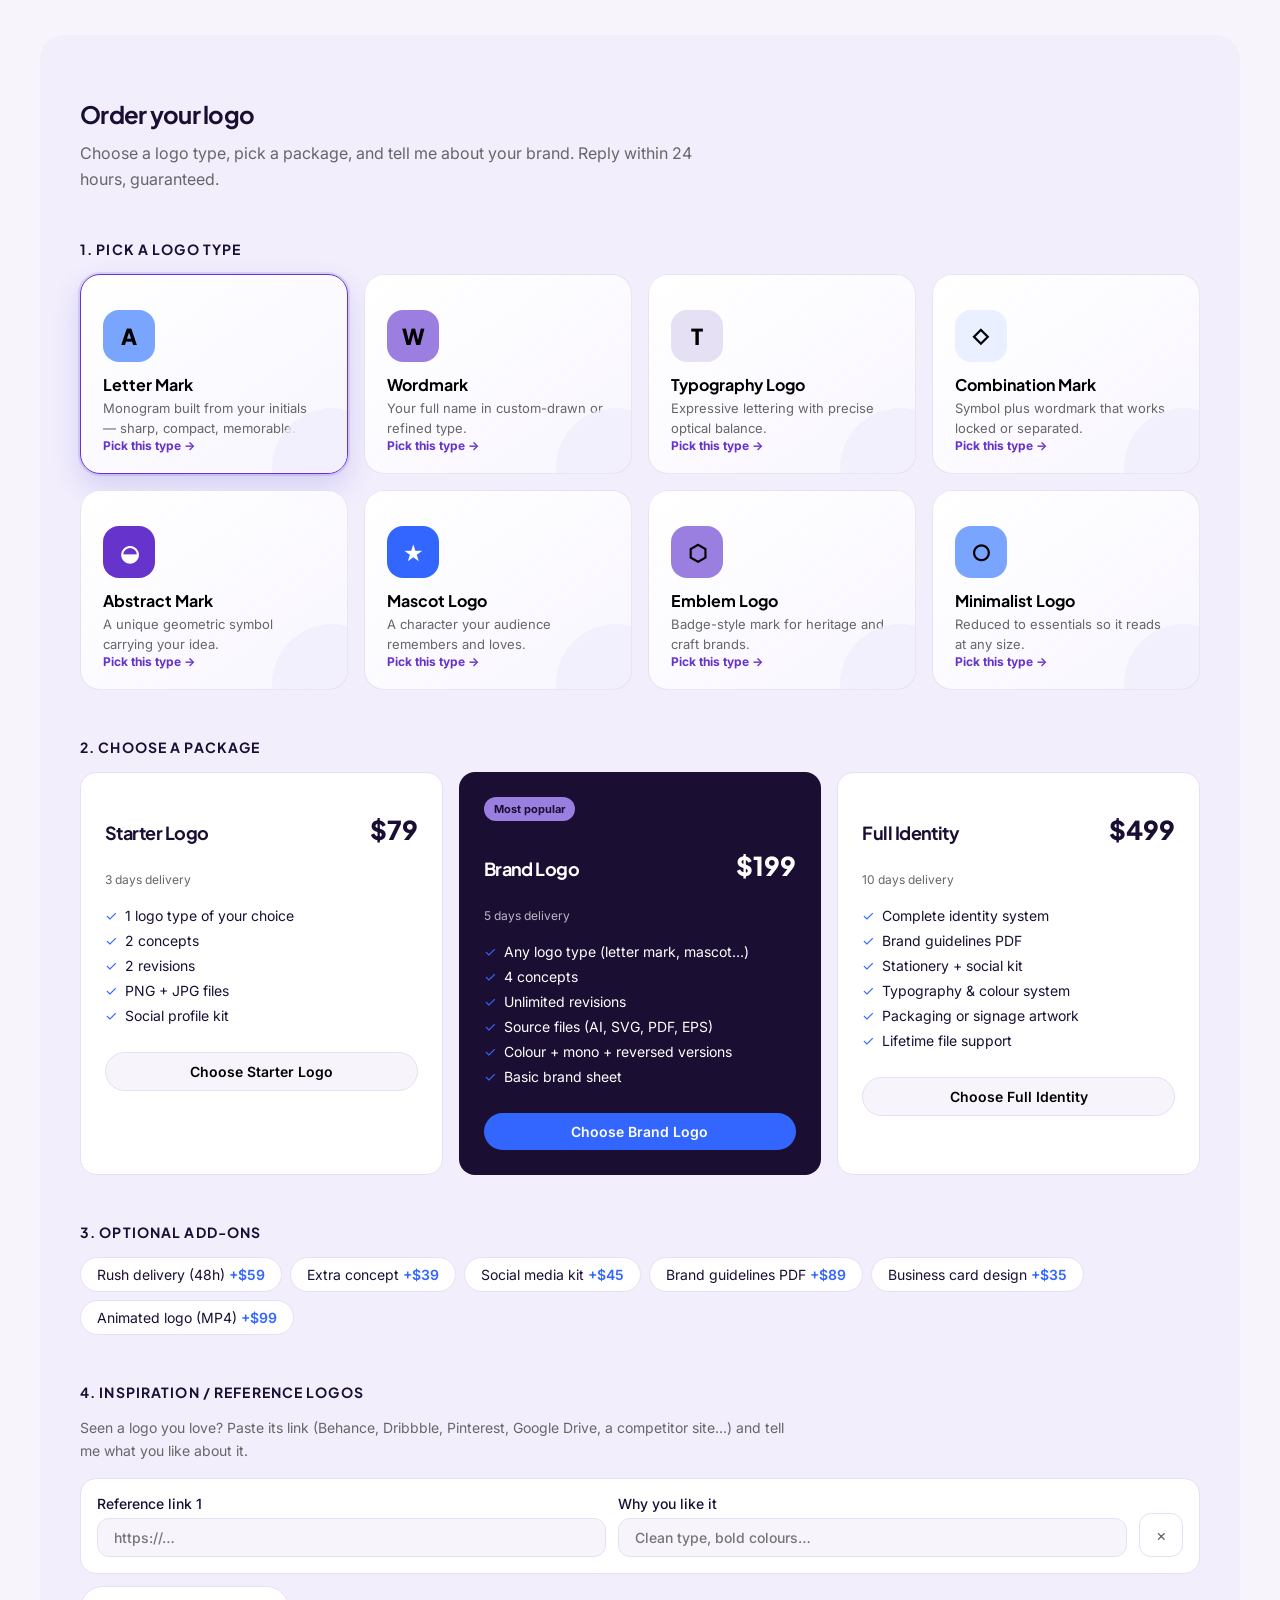
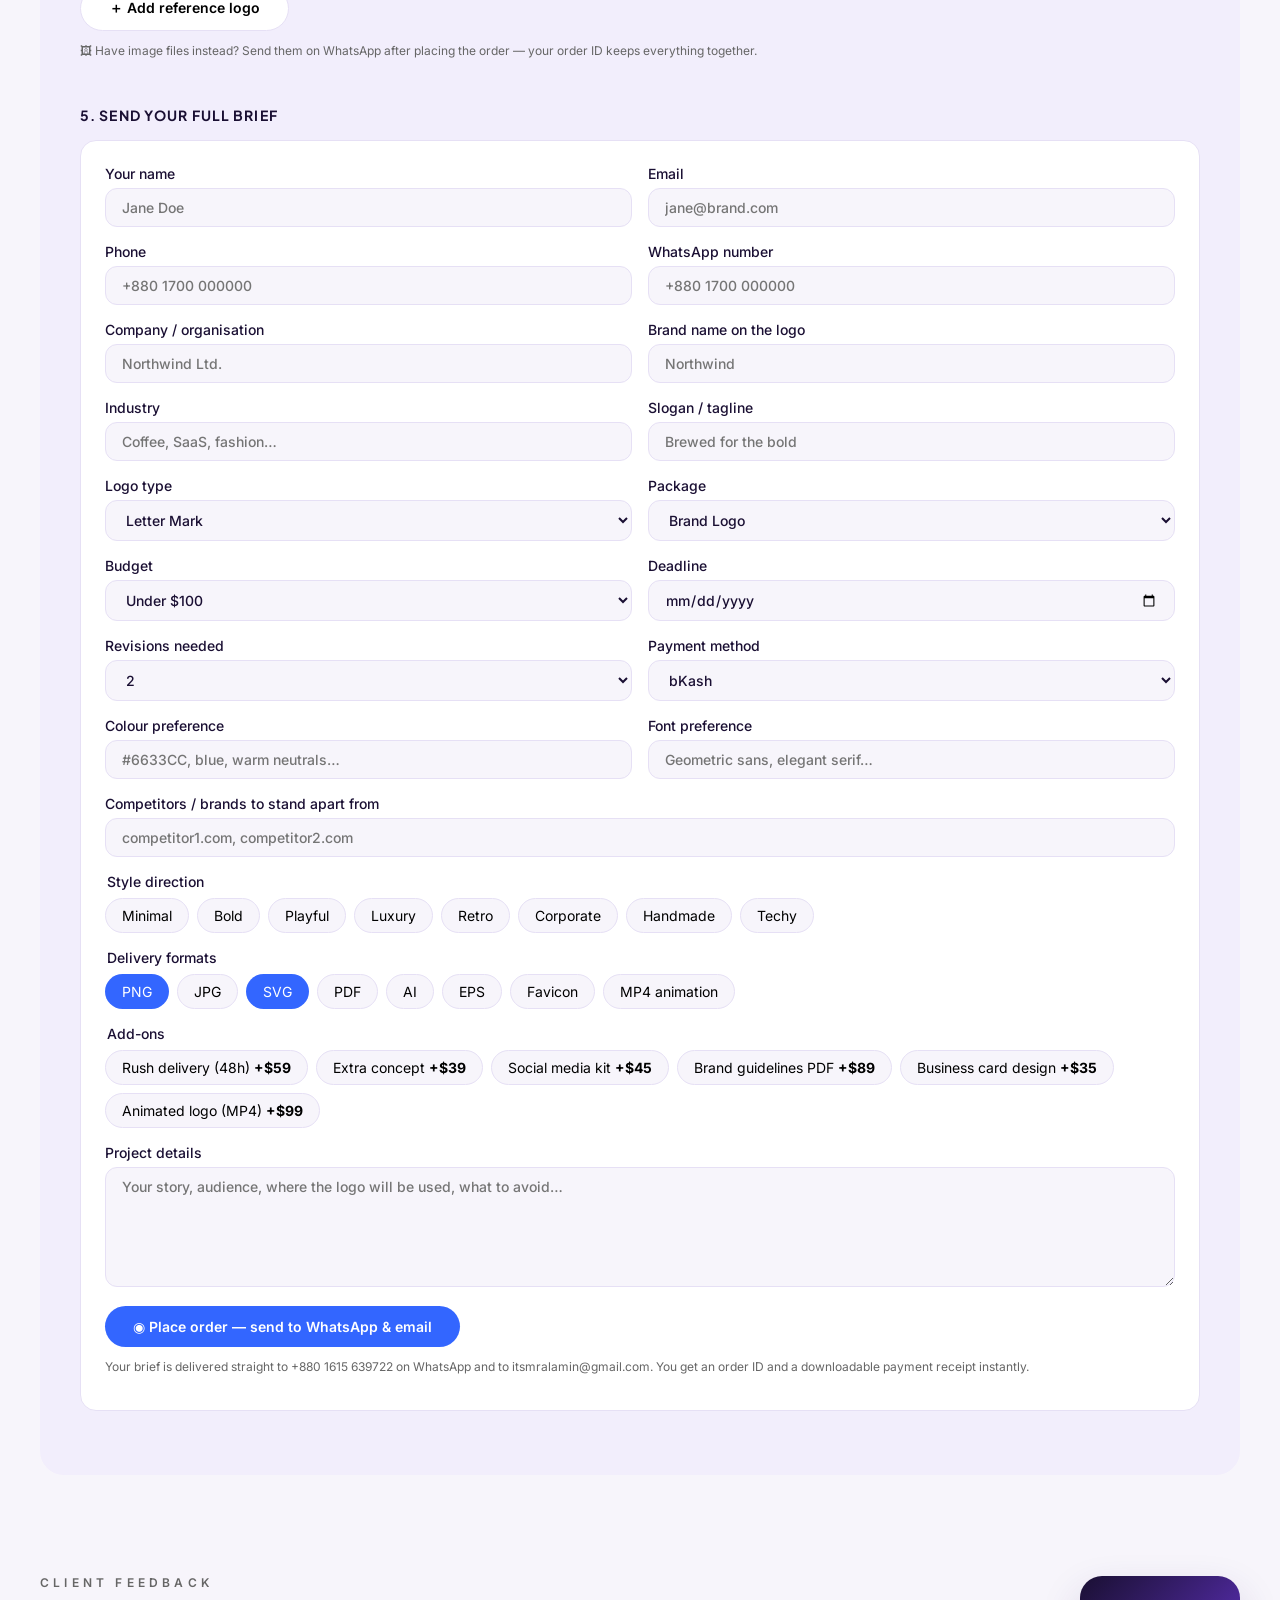
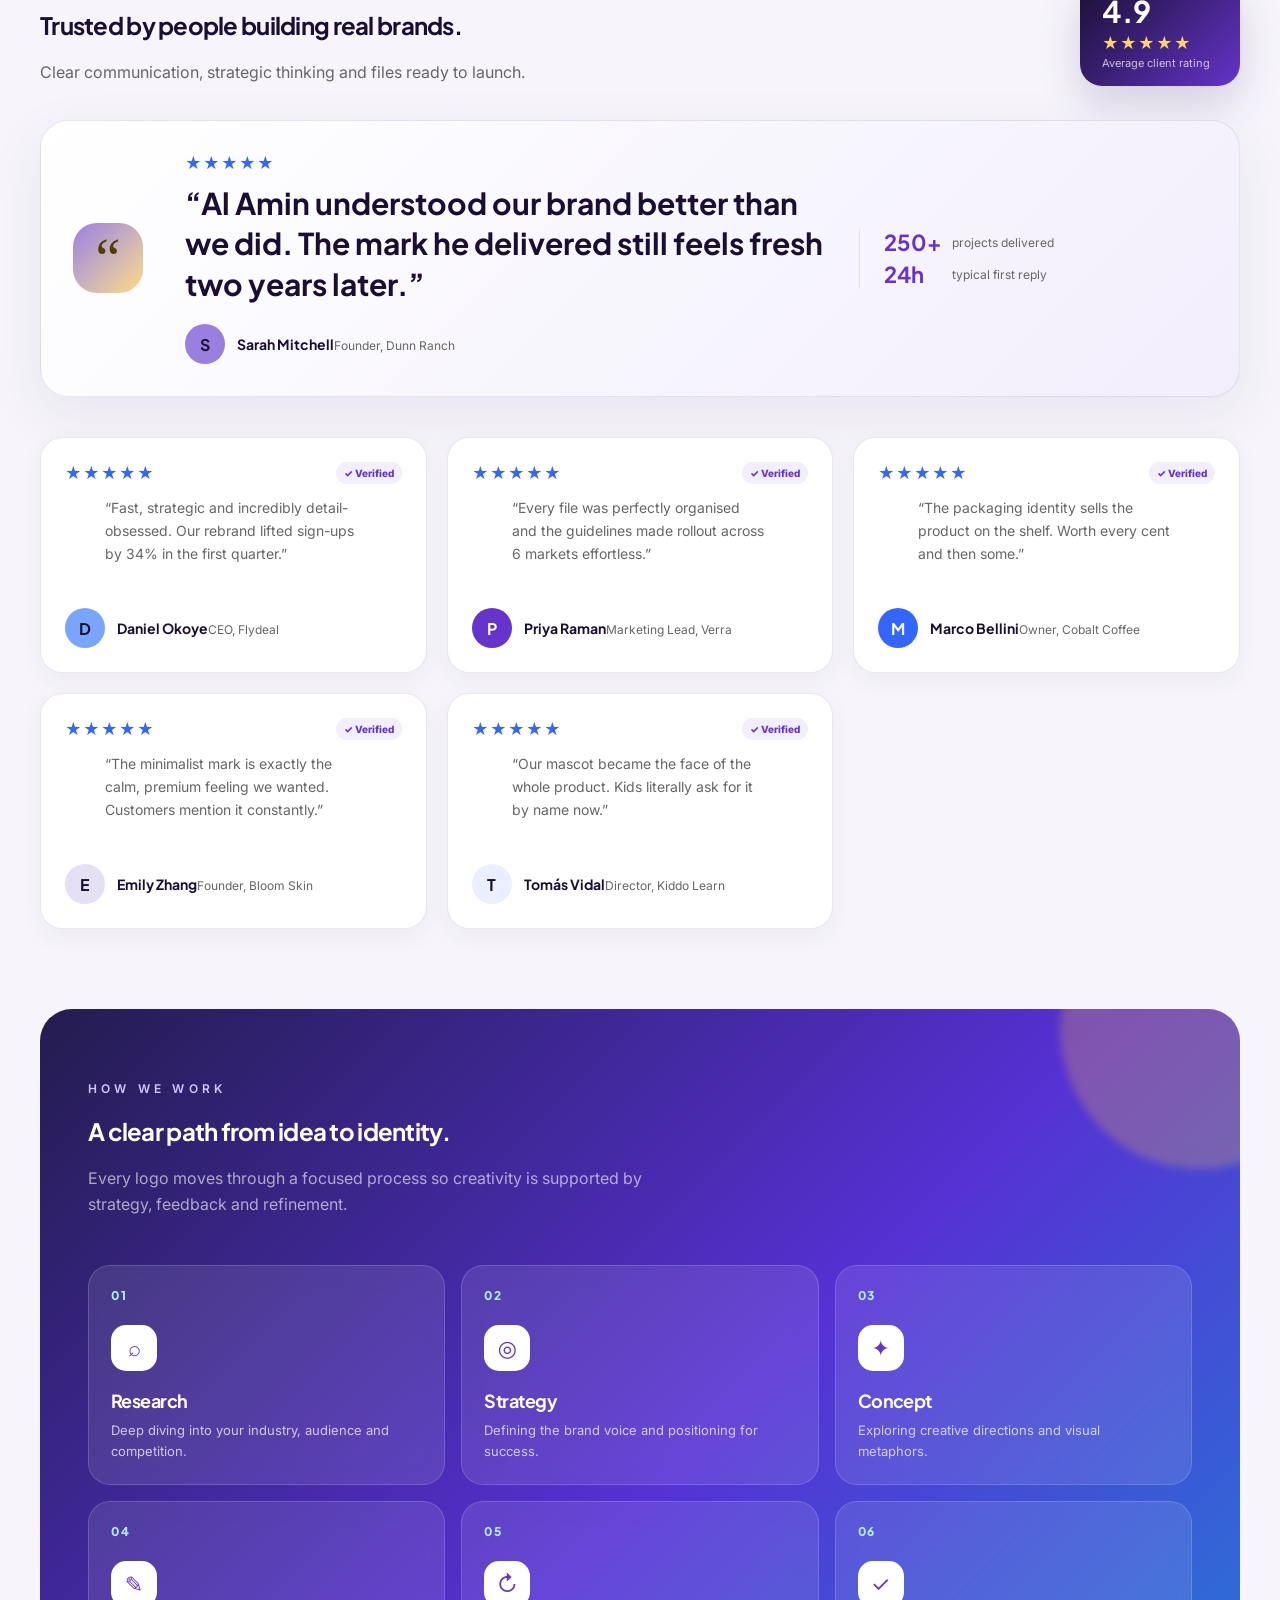
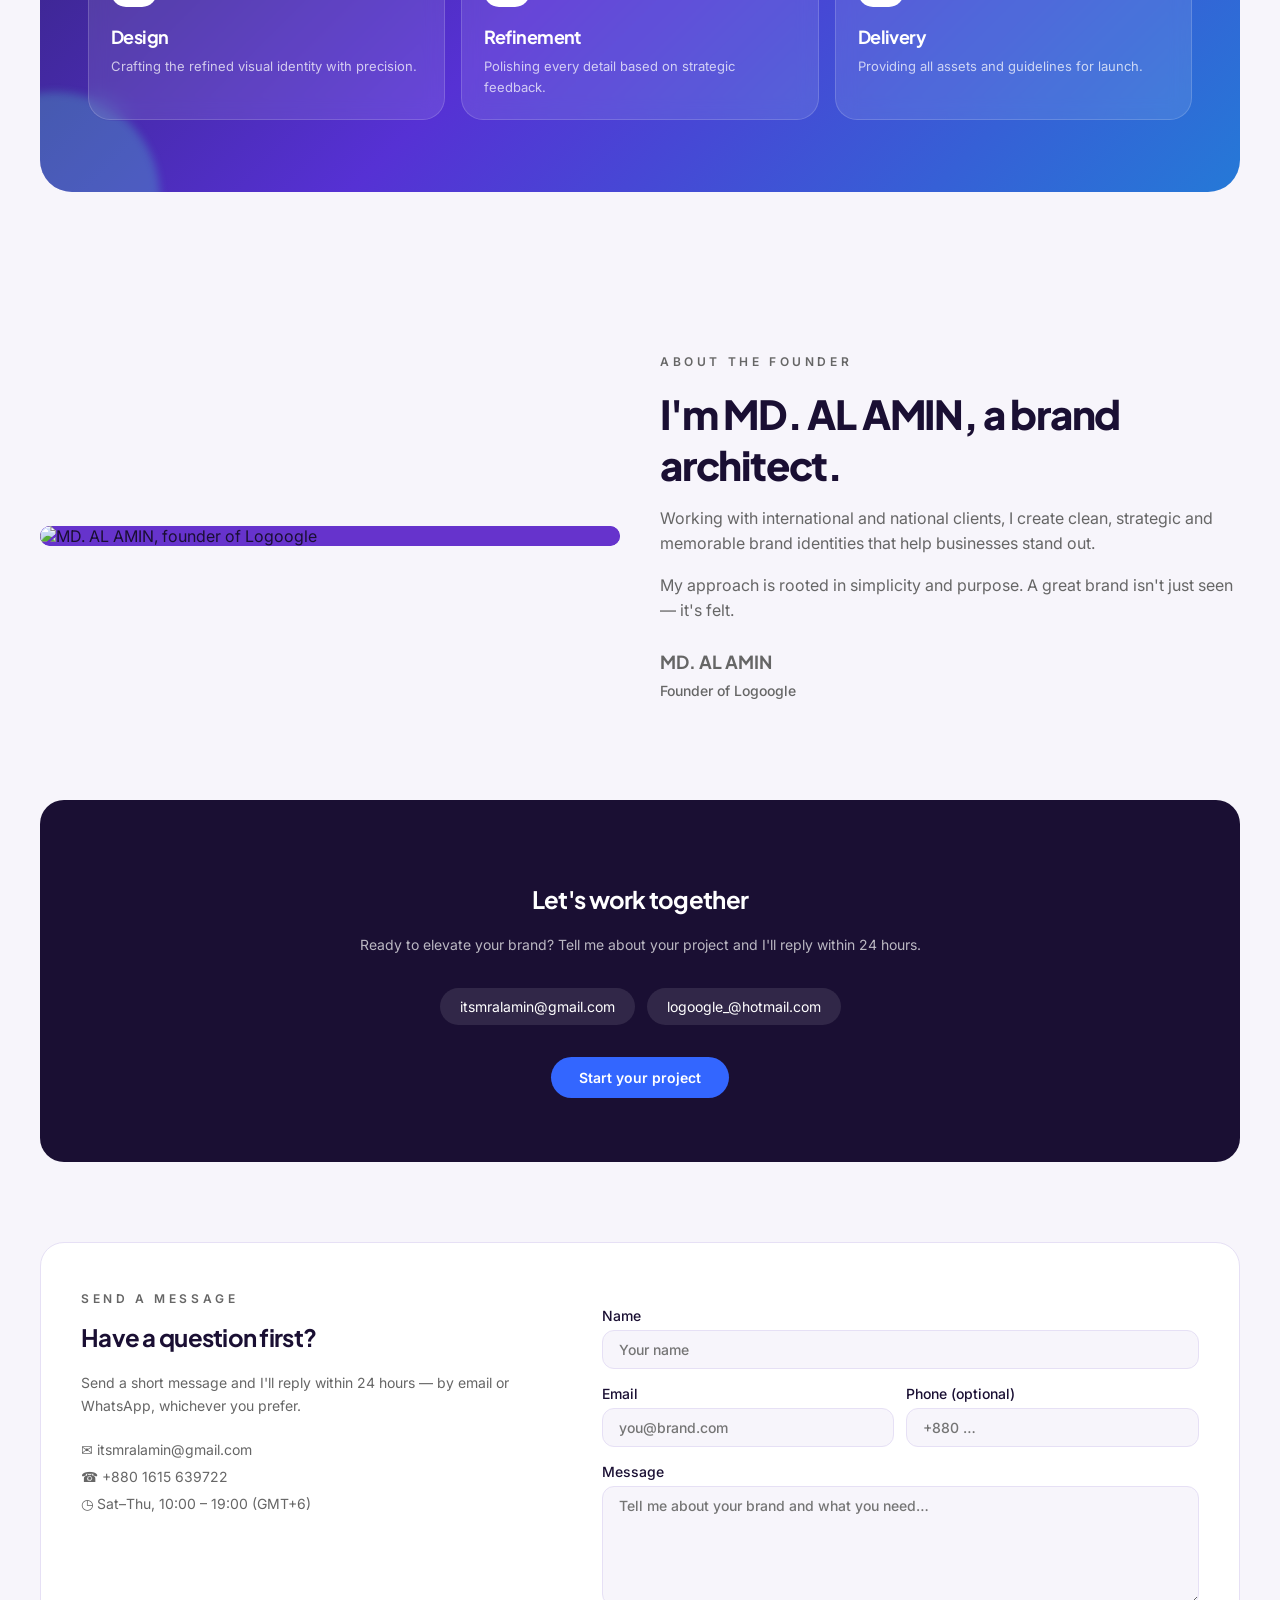
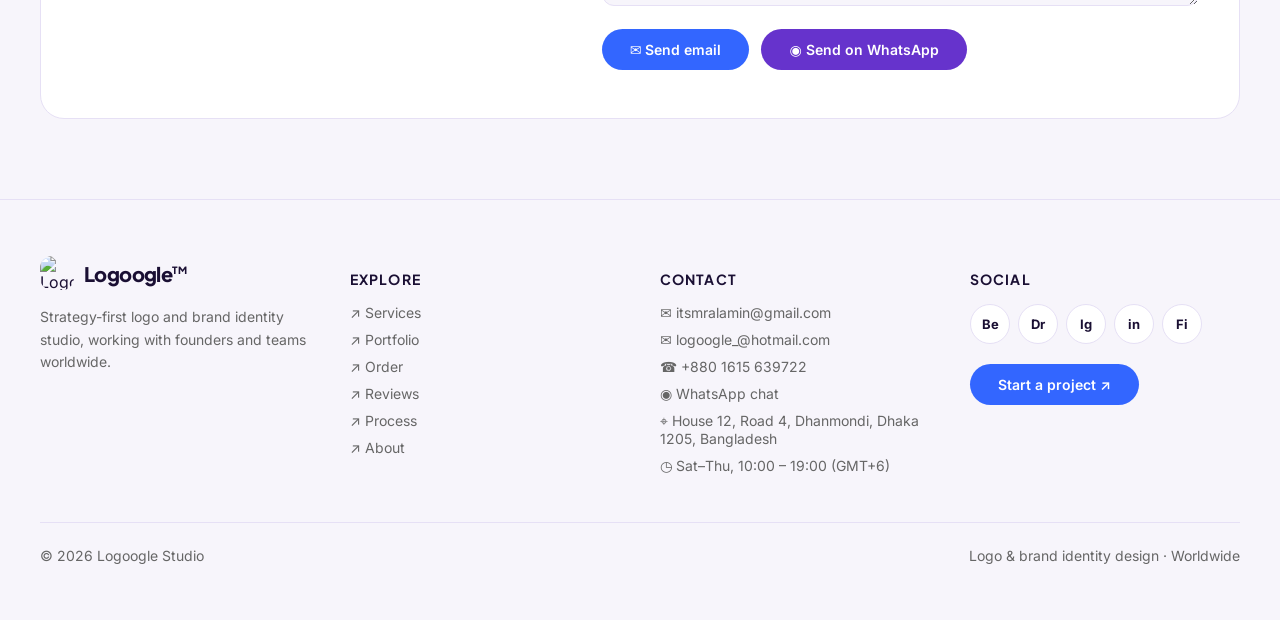
==== commit 7982a115: "Add files via upload" ====
--- a/index.html
+++ b/index.html
@@ -1,3635 +1,25 @@
-<!DOCTYPE html>
+<!doctype html>
 <html lang="en">
 <head>
-    <meta charset="UTF-8">
-    <meta name="viewport" content="width=device-width, initial-scale=1.0">
-    <title>Logoogle | Premium Brand Identity Design</title>
-    <link rel="stylesheet" href="https://cdnjs.cloudflare.com/ajax/libs/font-awesome/6.4.0/css/all.min.css">
-    <link rel="preconnect" href="https://fonts.googleapis.com">
-    <link rel="preconnect" href="https://fonts.gstatic.com" crossorigin>
-    <link href="https://fonts.googleapis.com/css2?family=Manrope:wght@400;500;600;700;800&family=Plus+Jakarta+Sans:wght@400;500;600;700;800&family=Inter:wght@300;400;500;600&display=swap" rel="stylesheet">
-    <style>
-        :root {
-            --primary-blue: #3366FF;
-            --primary-purple: #663399;
-            --primary-black: #000000;
-            --primary-white: #FFFFFF;
-            --light-gray: #FAFAFA;
-            --medium-gray: #F0F0F0;
-            --dark-gray: #222222;
-            --text-dark: #111111;
-            --text-light: #666666;
-            --card-shadow: 0 4px 20px rgba(0, 0, 0, 0.04);
-            --section-padding: 100px 0;
-            --border-radius: 8px;
-        }
-
-        * {
-            margin: 0;
-            padding: 0;
-            box-sizing: border-box;
-        }
-
-        html {
-            scroll-behavior: smooth;
-        }
-
-        body {
-            font-family: 'Inter', sans-serif;
-            color: var(--text-dark);
-            line-height: 1.6;
-            background-color: var(--primary-white);
-            overflow-x: hidden;
-            -webkit-font-smoothing: antialiased;
-            -moz-osx-font-smoothing: grayscale;
-        }
-
-        h1, h2, h3, h4, h5, h6 {
-            font-family: 'Manrope', sans-serif;
-            font-weight: 700;
-            line-height: 1.2;
-            letter-spacing: -0.5px;
-        }
-
-        .container {
-            width: 100%;
-            max-width: 1200px;
-            margin: 0 auto;
-            padding: 0 20px;
-        }
-
-        /* Premium Professional Header */
-        header {
-            position: fixed;
-            top: 0;
-            left: 0;
-            width: 100%;
-            z-index: 1000;
-            background-color: var(--primary-white);
-            padding: 24px 0;
-            border-bottom: 1px solid var(--medium-gray);
-        }
-
-        .header-container {
-            display: flex;
-            justify-content: space-between;
-            align-items: center;
-        }
-
-        .logo {
-            font-family: 'Plus Jakarta Sans', sans-serif;
-            font-size: 28px;
-            font-weight: 800;
-            color: var(--primary-black);
-            text-decoration: none;
-            letter-spacing: -0.5px;
-        }
-
-        nav {
-            display: flex;
-            align-items: center;
-            gap: 48px;
-        }
-
-        .nav-links {
-            display: flex;
-            list-style: none;
-            gap: 40px;
-        }
-
-        .nav-links li a {
-            text-decoration: none;
-            color: var(--text-dark);
-            font-weight: 500;
-            font-size: 15px;
-            transition: color 0.2s ease;
-        }
-
-        .nav-links li a:hover {
-            color: var(--primary-blue);
-        }
-
-        /* Start Project Button */
-        .start-project-btn {
-            background-color: var(--primary-black);
-            color: var(--primary-white);
-            border: none;
-            padding: 12px 28px;
-            font-size: 15px;
-            font-weight: 600;
-            cursor: pointer;
-            transition: all 0.3s ease;
-            text-decoration: none;
-            display: inline-flex;
-            align-items: center;
-            gap: 8px;
-            border-radius: var(--border-radius);
-            font-family: 'Manrope', sans-serif;
-            letter-spacing: 0.3px;
-            margin-left: 20px;
-        }
-
-        .start-project-btn:hover {
-            background-color: var(--primary-blue);
-        }
-
-        .mobile-menu-btn {
-            display: none;
-            font-size: 24px;
-            background: none;
-            border: none;
-            color: var(--primary-black);
-            cursor: pointer;
-            z-index: 1001;
-        }
-
-        /* Brand Title Styling */
-        .brand-title {
-            font-family: 'Plus Jakarta Sans', sans-serif;
-            font-size: 14px;
-            font-weight: 600;
-            letter-spacing: 2px;
-            color: var(--text-light);
-            text-transform: uppercase;
-            margin-bottom: 20px;
-        }
-
-        /* Hero Section */
-        .hero {
-            padding: 180px 0 120px;
-            background-color: var(--primary-white);
-            position: relative;
-        }
-
-        .hero-content {
-            max-width: 800px;
-        }
-
-        .hero-title {
-            font-size: 64px;
-            font-weight: 800;
-            line-height: 1.1;
-            margin-bottom: 24px;
-            color: var(--primary-black);
-            letter-spacing: -1px;
-        }
-
-        .hero-description {
-            font-size: 20px;
-            color: var(--text-light);
-            max-width: 600px;
-            margin: 0 0 40px 0;
-            line-height: 1.6;
-            font-weight: 400;
-        }
-
-        .cta-button {
-            background-color: var(--primary-black);
-            color: var(--primary-white);
-            border: none;
-            padding: 16px 36px;
-            font-size: 15px;
-            font-weight: 600;
-            cursor: pointer;
-            transition: all 0.3s ease;
-            text-decoration: none;
-            display: inline-flex;
-            align-items: center;
-            gap: 10px;
-            border-radius: var(--border-radius);
-            font-family: 'Manrope', sans-serif;
-            letter-spacing: 0.3px;
-        }
-
-        .cta-button:hover {
-            background-color: var(--primary-blue);
-        }
-
-        /* Services Section */
-        .services {
-            padding: var(--section-padding);
-            background-color: var(--primary-white);
-        }
-
-        .section-header {
-            text-align: center;
-            margin-bottom: 80px;
-        }
-
-        .section-header h2 {
-            font-size: 48px;
-            font-weight: 800;
-            margin-bottom: 16px;
-            color: var(--primary-black);
-        }
-
-        .section-header p {
-            font-size: 18px;
-            color: var(--text-light);
-            max-width: 700px;
-            margin: 0 auto;
-            font-weight: 400;
-        }
-
-        .services-grid {
-            display: grid;
-            grid-template-columns: repeat(3, 1fr);
-            gap: 32px;
-        }
-
-        .service-card {
-            padding: 40px 32px;
-            background-color: var(--light-gray);
-            border-radius: var(--border-radius);
-            transition: all 0.3s ease;
-            text-align: center;
-            border: 1px solid var(--medium-gray);
-        }
-
-        .service-card:hover {
-            border-color: var(--primary-blue);
-            box-shadow: var(--card-shadow);
-        }
-
-        .service-icon {
-            width: 60px;
-            height: 60px;
-            margin: 0 auto 24px;
-            background-color: var(--primary-white);
-            border-radius: 50%;
-            display: flex;
-            align-items: center;
-            justify-content: center;
-            font-size: 24px;
-            color: var(--primary-black);
-            border: 1px solid var(--medium-gray);
-            transition: all 0.3s ease;
-        }
-
-        .service-card:hover .service-icon {
-            color: var(--primary-blue);
-            border-color: var(--primary-blue);
-        }
-
-        .service-card h3 {
-            font-size: 22px;
-            margin-bottom: 16px;
-            color: var(--primary-black);
-        }
-
-        .service-card p {
-            color: var(--text-light);
-            font-size: 15px;
-            line-height: 1.6;
-        }
-
-        /* Projects Section */
-        .projects {
-            padding: var(--section-padding);
-            background-color: var(--light-gray);
-        }
-
-        .projects-grid {
-            display: grid;
-            grid-template-columns: repeat(3, 1fr);
-            gap: 32px 32px;
-            row-gap: 46px;
-            perspective: 1600px;
-            padding: 10px 4px 24px;
-        }
-
-        .project-card {
-            background-color: var(--primary-white);
-            border-radius: var(--border-radius);
-            overflow: hidden;
-            box-shadow: var(--card-shadow);
-            height: 320px;
-            border: 1px solid var(--medium-gray);
-            position: relative;
-            z-index: 1;
-            transform-style: preserve-3d;
-            will-change: transform;
-            transform: translateY(var(--rise, 0px)) rotate(var(--rot, 0deg));
-            transition: transform 0.55s cubic-bezier(0.34, 1.56, 0.64, 1),
-                        box-shadow 0.35s ease,
-                        border-color 0.3s ease;
-        }
-
-        .project-card:hover {
-            z-index: 5;
-            box-shadow: 0 24px 48px rgba(0, 0, 0, 0.16);
-            border-color: var(--primary-blue);
-        }
-
-        .project-image-link {
-            display: block;
-            text-decoration: none;
-        }
-
-        .project-image {
-            position: relative;
-            height: 180px;
-            background-color: var(--light-gray);
-            display: flex;
-            align-items: center;
-            justify-content: center;
-            font-family: 'Manrope', sans-serif;
-            font-size: 24px;
-            font-weight: 700;
-            color: var(--primary-black);
-            border-bottom: 1px solid var(--medium-gray);
-            overflow: hidden;
-        }
-
-        .project-image img {
-            width: 100%;
-            height: 100%;
-            object-fit: cover;
-            transition: transform 0.5s ease;
-            animation: projFloat var(--fdur, 5.5s) ease-in-out infinite;
-            animation-delay: var(--fdelay, 0s);
-        }
-
-        .project-card:hover .project-image img {
-            animation: none;
-            transform: scale(1.08);
-        }
-
-        .project-placeholder {
-            width: 100%;
-            height: 100%;
-            display: flex;
-            align-items: center;
-            justify-content: center;
-        }
-
-        .project-placeholder i {
-            font-size: 42px;
-            transition: transform 0.4s ease;
-            animation: projFloat var(--fdur, 5.5s) ease-in-out infinite;
-            animation-delay: var(--fdelay, 0s);
-        }
-
-        .project-card:hover .project-placeholder i {
-            animation: none;
-            transform: scale(1.15) rotate(-4deg);
-        }
-
-        @keyframes projFloat {
-            0%, 100% { transform: translateY(0) scale(1); }
-            50% { transform: translateY(-8px) scale(1.018); }
-        }
-
-        .project-overlay {
-            position: absolute;
-            inset: 0;
-            background: rgba(0, 0, 0, 0.55);
-            display: flex;
-            align-items: center;
-            justify-content: center;
-            opacity: 0;
-            transition: opacity 0.3s ease;
-        }
-
-        .project-card:hover .project-overlay {
-            opacity: 1;
-        }
-
-        .project-view-btn {
-            color: #fff;
-            font-size: 14px;
-            font-weight: 600;
-            border: 1px solid rgba(255, 255, 255, 0.6);
-            padding: 10px 20px;
-            border-radius: 30px;
-            display: inline-flex;
-            align-items: center;
-            gap: 8px;
-            transform: translateY(10px);
-            transition: transform 0.3s ease;
-        }
-
-        .project-card:hover .project-view-btn {
-            transform: translateY(0);
-        }
-
-        .project-content {
-            padding: 24px;
-        }
-
-        .project-title {
-            font-size: 18px;
-            font-weight: 700;
-            margin-bottom: 8px;
-            color: var(--primary-black);
-        }
-
-        .project-category {
-            font-size: 13px;
-            color: var(--primary-blue);
-            text-transform: uppercase;
-            letter-spacing: 1px;
-            font-weight: 600;
-            display: block;
-            margin-bottom: 14px;
-        }
-
-        .project-more-link {
-            font-family: 'Manrope', sans-serif;
-            font-size: 14px;
-            font-weight: 600;
-            color: var(--primary-black);
-            text-decoration: none;
-            display: inline-flex;
-            align-items: center;
-            gap: 6px;
-            transition: gap 0.25s ease, color 0.25s ease;
-        }
-
-        .project-more-link i {
-            font-size: 12px;
-            transition: transform 0.25s ease;
-        }
-
-        .project-more-link:hover {
-            color: var(--primary-blue);
-            gap: 10px;
-        }
-
-        .project-more-link:hover i {
-            transform: translateX(2px);
-        }
-
-        .load-more-wrap {
-            text-align: center;
-            margin-top: 56px;
-        }
-
-        .load-more-btn {
-            background-color: transparent;
-            color: var(--primary-black);
-            border: 1.5px solid var(--primary-black);
-            padding: 14px 34px;
-            font-size: 15px;
-            font-weight: 600;
-            font-family: 'Manrope', sans-serif;
-            border-radius: var(--border-radius);
-            cursor: pointer;
-            display: inline-flex;
-            align-items: center;
-            gap: 10px;
-            transition: all 0.3s ease;
-            letter-spacing: 0.3px;
-        }
-
-        .load-more-btn:hover {
-            background-color: var(--primary-black);
-            color: var(--primary-white);
-            transform: translateY(-2px);
-            box-shadow: 0 10px 24px rgba(0, 0, 0, 0.15);
-        }
-
-        .load-more-btn i {
-            transition: transform 0.3s ease;
-        }
-
-        .load-more-btn:hover i {
-            transform: translateY(2px);
-        }
-
-        /* Reveal-on-render animation for dynamically injected project cards */
-        .reveal-init {
-            opacity: 0;
-            transform: translateY(56px) scale(0.93) rotate(0deg);
-            filter: blur(6px);
-        }
-
-        .reveal-in {
-            opacity: 1 !important;
-            transform: translateY(var(--rise, 0px)) scale(1) rotate(var(--rot, 0deg)) !important;
-            filter: blur(0) !important;
-            transition: opacity 0.75s cubic-bezier(0.22, 1, 0.36, 1),
-                        transform 0.85s cubic-bezier(0.22, 1, 0.36, 1),
-                        filter 0.75s ease;
-        }
-
-        @media (prefers-reduced-motion: reduce) {
-            .project-image img,
-            .project-placeholder i {
-                animation: none !important;
-            }
-            .project-card {
-                transition: opacity 0.3s ease !important;
-                transform: none !important;
-            }
-            .reveal-init, .reveal-in {
-                transform: none !important;
-                filter: none !important;
-            }
-        }
-
-        /* CMP Process Section */
-        .cmp-process {
-            padding: var(--section-padding);
-            background-color: var(--primary-white);
-            position: relative;
-        }
-
-        .process-container {
-            max-width: 1000px;
-            margin: 0 auto;
-        }
-
-        .process-steps {
-            display: flex;
-            justify-content: space-between;
-            position: relative;
-            margin-top: 60px;
-        }
-
-        .process-steps::before {
-            content: '';
-            position: absolute;
-            top: 40px;
-            left: 100px;
-            right: 100px;
-            height: 1px;
-            background-color: var(--medium-gray);
-            z-index: 1;
-        }
-
-        .process-step {
-            text-align: center;
-            position: relative;
-            z-index: 2;
-            width: 160px;
-        }
-
-        .step-number {
-            width: 80px;
-            height: 80px;
-            border-radius: 50%;
-            background-color: var(--primary-white);
-            border: 2px solid var(--primary-blue);
-            display: flex;
-            align-items: center;
-            justify-content: center;
-            margin: 0 auto 20px;
-            font-family: 'Manrope', sans-serif;
-            font-size: 24px;
-            font-weight: 700;
-            color: var(--primary-blue);
-            position: relative;
-            background-color: var(--primary-white);
-        }
-
-        .step-content h3 {
-            font-size: 18px;
-            margin-bottom: 10px;
-            color: var(--primary-black);
-        }
-
-        .step-content p {
-            color: var(--text-light);
-            font-size: 14px;
-            line-height: 1.5;
-        }
-
-        /* Founder Section */
-        .founder-section {
-            padding: var(--section-padding);
-            background-color: var(--light-gray);
-        }
-
-        .founder-content {
-            display: grid;
-            grid-template-columns: 400px 1fr;
-            gap: 60px;
-            align-items: center;
-        }
-
-        .founder-image {
-            width: 400px;
-            height: 500px;
-            background-color: var(--medium-gray);
-            border-radius: var(--border-radius);
-            overflow: hidden;
-            position: relative;
-        }
-
-        .founder-image-placeholder {
-            width: 100%;
-            height: 100%;
-            background-color: var(--medium-gray);
-            display: flex;
-            align-items: center;
-            justify-content: center;
-            font-family: 'Manrope', sans-serif;
-            font-size: 18px;
-            color: var(--text-light);
-            text-align: center;
-            padding: 40px;
-        }
-
-        .founder-text h2 {
-            font-size: 42px;
-            margin-bottom: 24px;
-            color: var(--primary-black);
-            line-height: 1.2;
-        }
-
-        .founder-text p {
-            font-size: 17px;
-            margin-bottom: 20px;
-            color: var(--text-dark);
-            line-height: 1.6;
-        }
-
-        .founder-signature {
-            margin-top: 32px;
-            font-family: 'Manrope', sans-serif;
-            font-size: 20px;
-            font-weight: 700;
-            color: var(--primary-black);
-        }
-
-        .founder-signature span {
-            display: block;
-            font-size: 14px;
-            font-weight: 500;
-            color: var(--text-light);
-            margin-top: 6px;
-        }
-
-        /* Contact Section */
-        .contact {
-            padding: var(--section-padding);
-            background-color: var(--primary-white);
-            text-align: left;
-        }
-
-        .contact-header {
-            max-width: 800px;
-            margin-bottom: 60px;
-        }
-
-        .contact-title {
-            font-size: 56px;
-            font-weight: 800;
-            margin-bottom: 16px;
-            color: var(--primary-black);
-        }
-
-        .contact-subtitle {
-            font-size: 20px;
-            color: var(--text-light);
-            margin-bottom: 40px;
-            font-weight: 400;
-            line-height: 1.6;
-        }
-
-        .contact-content {
-            display: grid;
-            grid-template-columns: 1fr 1fr;
-            gap: 80px;
-            align-items: start;
-        }
-
-        .contact-info {
-            max-width: 500px;
-        }
-
-        .contact-info h3 {
-            font-size: 24px;
-            font-weight: 700;
-            margin-bottom: 24px;
-            color: var(--primary-black);
-        }
-
-        .email-section {
-            margin-top: 40px;
-        }
-
-        .email-item {
-            margin: 20px 0;
-            display: flex;
-            align-items: center;
-            gap: 16px;
-            padding: 12px 0;
-            border-bottom: 1px solid var(--medium-gray);
-        }
-
-        .email-item i {
-            color: var(--primary-blue);
-            font-size: 18px;
-            width: 24px;
-        }
-
-        .email-item a {
-            color: var(--text-dark);
-            text-decoration: none;
-            font-size: 18px;
-            font-weight: 500;
-            transition: color 0.3s ease;
-        }
-
-        .email-item a:hover {
-            color: var(--primary-blue);
-        }
-
-        .contact-action {
-            text-align: center;
-            padding: 60px;
-            background-color: var(--light-gray);
-            border-radius: var(--border-radius);
-            border: 1px solid var(--medium-gray);
-        }
-
-        .contact-action h3 {
-            font-size: 28px;
-            font-weight: 700;
-            margin-bottom: 16px;
-            color: var(--primary-black);
-        }
-
-        .contact-action p {
-            font-size: 16px;
-            color: var(--text-light);
-            margin-bottom: 32px;
-            font-weight: 400;
-            line-height: 1.6;
-        }
-
-        /* Premium Footer with Icons */
-        footer {
-            background-color: var(--primary-black);
-            color: var(--primary-white);
-            padding: 100px 0 40px;
-            position: relative;
-        }
-
-        .footer-content {
-            display: grid;
-            grid-template-columns: 1.5fr 1fr 1fr;
-            gap: 80px;
-            margin-bottom: 80px;
-        }
-
-        .footer-info {
-            max-width: 400px;
-        }
-
-        .footer-logo {
-            font-family: 'Plus Jakarta Sans', sans-serif;
-            font-size: 32px;
-            font-weight: 800;
-            color: var(--primary-white);
-            margin-bottom: 24px;
-            letter-spacing: -0.5px;
-        }
-
-        .footer-description {
-            color: rgba(255, 255, 255, 0.7);
-            font-size: 16px;
-            line-height: 1.7;
-            margin-bottom: 32px;
-            font-weight: 400;
-            font-family: 'Inter', sans-serif;
-        }
-
-        .footer-social {
-            display: flex;
-            gap: 16px;
-        }
-
-        .social-icon {
-            width: 44px;
-            height: 44px;
-            border-radius: 50%;
-            background: rgba(255, 255, 255, 0.1);
-            display: flex;
-            align-items: center;
-            justify-content: center;
-            color: var(--primary-white);
-            text-decoration: none;
-            transition: all 0.3s ease;
-            font-size: 18px;
-        }
-
-        .social-icon:hover {
-            background: var(--primary-blue);
-            transform: translateY(-3px);
-        }
-
-        .footer-column h3 {
-            font-size: 18px;
-            font-weight: 700;
-            margin-bottom: 32px;
-            color: var(--primary-white);
-            letter-spacing: 1px;
-            text-transform: uppercase;
-            font-family: 'Manrope', sans-serif;
-        }
-
-        .footer-links {
-            list-style: none;
-        }
-
-        .footer-links li {
-            margin-bottom: 20px;
-            display: flex;
-            align-items: center;
-            gap: 12px;
-        }
-
-        .footer-links a {
-            color: rgba(255, 255, 255, 0.7);
-            text-decoration: none;
-            font-size: 16px;
-            transition: all 0.3s ease;
-            font-family: 'Inter', sans-serif;
-        }
-
-        .footer-links a:hover {
-            color: var(--primary-white);
-        }
-
-        .footer-links i {
-            color: var(--primary-blue);
-            font-size: 14px;
-            width: 20px;
-        }
-
-        .contact-icons {
-            display: flex;
-            gap: 16px;
-            margin-top: 24px;
-        }
-
-        .contact-icon {
-            width: 40px;
-            height: 40px;
-            border-radius: 50%;
-            background: rgba(255, 255, 255, 0.1);
-            display: flex;
-            align-items: center;
-            justify-content: center;
-            color: var(--primary-white);
-            text-decoration: none;
-            transition: all 0.3s ease;
-            font-size: 16px;
-        }
-
-        .contact-icon:hover {
-            background: var(--primary-blue);
-        }
-
-        .footer-bottom {
-            border-top: 1px solid rgba(255, 255, 255, 0.1);
-            padding-top: 40px;
-            text-align: center;
-            color: rgba(255, 255, 255, 0.5);
-            font-size: 14px;
-            font-family: 'Inter', sans-serif;
-        }
-
-        /* Responsive Styles */
-        @media (max-width: 1024px) {
-            .hero-title {
-                font-size: 56px;
-            }
-            
-            .services-grid {
-                grid-template-columns: repeat(2, 1fr);
-            }
-            
-            .projects-grid {
-                grid-template-columns: repeat(2, 1fr);
-                row-gap: 40px;
-            }
-            
-            .founder-content {
-                grid-template-columns: 1fr;
-                gap: 40px;
-            }
-            
-            .founder-image {
-                width: 100%;
-                max-width: 400px;
-                margin: 0 auto;
-            }
-            
-            .contact-content {
-                grid-template-columns: 1fr;
-                gap: 60px;
-            }
-            
-            .footer-content {
-                grid-template-columns: 1fr 1fr;
-                gap: 60px;
-            }
-            
-            .contact-title {
-                font-size: 48px;
-            }
-        }
-
-        @media (max-width: 768px) {
-            .nav-links, .start-project-btn {
-                display: none;
-            }
-            
-            .mobile-menu-btn {
-                display: block;
-            }
-            
-            .hero {
-                padding: 160px 0 80px;
-            }
-            
-            .hero-title {
-                font-size: 48px;
-            }
-            
-            .section-header h2 {
-                font-size: 40px;
-            }
-            
-            .services-grid {
-                grid-template-columns: 1fr;
-            }
-            
-            .projects-grid {
-                grid-template-columns: 1fr;
-                row-gap: 32px;
-                perspective: none;
-            }
-
-            .project-card {
-                --rise: 0px !important;
-                --rot: 0deg !important;
-            }
-            
-            .process-steps {
-                flex-direction: column;
-                gap: 40px;
-            }
-            
-            .process-steps::before {
-                display: none;
-            }
-            
-            .contact-title {
-                font-size: 40px;
-            }
-            
-            .footer-content {
-                grid-template-columns: 1fr;
-                gap: 50px;
-            }
-        }
-
-        @media (max-width: 576px) {
-            .container {
-                padding: 0 20px;
-            }
-            
-            .hero-title {
-                font-size: 40px;
-            }
-            
-            .service-card, .project-card {
-                padding: 32px 24px;
-            }
-            
-            .founder-text h2 {
-                font-size: 36px;
-            }
-            
-            .contact-title {
-                font-size: 36px;
-            }
-            
-            .contact-action {
-                padding: 40px 24px;
-            }
-            
-            .footer-logo {
-                font-size: 28px;
-            }
-        }
-
-        /* ==================== Added: Hero entrance + scroll reveal + micro-interactions ==================== */
-        .hero .brand-title {
-            opacity: 0; transform: translateY(16px); animation: heroFadeUp 0.7s ease forwards 0.1s;
-        }
-        .hero .hero-title {
-            opacity: 0; transform: translateY(20px); animation: heroFadeUp 0.7s ease forwards 0.25s;
-        }
-        .hero .hero-description {
-            opacity: 0; transform: translateY(20px); animation: heroFadeUp 0.7s ease forwards 0.4s;
-        }
-        .hero .cta-button {
-            opacity: 0; transform: translateY(20px); animation: heroFadeUp 0.7s ease forwards 0.55s;
-        }
-
-        @keyframes heroFadeUp {
-            to { opacity: 1; transform: translateY(0); }
-        }
-
-        /* Generic scroll-reveal utility, applied by JS to key sections */
-        .reveal-on-scroll {
-            opacity: 0;
-            transform: translateY(24px);
-            transition: opacity 0.6s ease, transform 0.6s ease;
-        }
-        .reveal-on-scroll.is-visible {
-            opacity: 1;
-            transform: translateY(0);
-        }
-
-        /* Subtle button press feedback across the site */
-        .cta-button, .start-project-btn, .submit-order-btn, .submit-feedback-btn, .load-more-btn {
-            position: relative;
-        }
-        .cta-button:active, .start-project-btn:active, .submit-order-btn:active,
-        .submit-feedback-btn:active, .load-more-btn:active {
-            transform: scale(0.97);
-        }
-
-        /* Simple page preloader */
-        #pagePreloader {
-            position: fixed; inset: 0; background: var(--primary-white); z-index: 9999;
-            display: flex; align-items: center; justify-content: center;
-            transition: opacity 0.4s ease, visibility 0.4s ease;
-        }
-        #pagePreloader.hide { opacity: 0; visibility: hidden; }
-        .preloader-spinner {
-            width: 42px; height: 42px; border: 3px solid var(--medium-gray);
-            border-top-color: var(--primary-blue); border-radius: 50%;
-            animation: spin 0.8s linear infinite;
-        }
-        @keyframes spin { to { transform: rotate(360deg); } }
-    </style>
+<meta charset="utf-8">
+<meta name="viewport" content="width=device-width, initial-scale=1">
+<title>Logoogle — Colourful Logo & Brand Identity Studio</title>
+<meta name="description" content="Custom logo design, wordmarks, mascots and full brand identity systems by MD. AL AMIN.">
+<meta name="author" content="MD. AL AMIN">
+<meta property="og:title" content="Logoogle — Logo & Brand Identity Studio">
+<meta property="og:description" content="Order a custom logo online. Strategy-first identity design worldwide.">
+<meta property="og:type" content="website">
+<meta name="twitter:card" content="summary_large_image">
+<link rel="icon" type="image/png" href="favicon.png">
+<link rel="preconnect" href="https://fonts.googleapis.com">
+<link rel="preconnect" href="https://fonts.gstatic.com" crossorigin>
+<link rel="stylesheet" href="https://fonts.googleapis.com/css2?family=Plus+Jakarta+Sans:wght@500;600;700;800&family=Inter:wght@400;500;600&display=swap">
+<link rel="stylesheet" href="style.css">
 </head>
 <body>
-    <div id="pagePreloader"><div class="preloader-spinner"></div></div>
-    <script src="projects-data.js"></script>
-    <!-- Professional Header without Icons -->
-    <header>
-        <div class="container header-container">
-            <a href="#" class="logo">Logoogle</a>
-            
-            <nav>
-                <ul class="nav-links">
-                    <li><a href="#home">Home</a></li>
-                    <li><a href="#portfolio">Portfolio</a></li>
-                    <li><a href="#about">About</a></li>
-                    <li><a href="#services">Services</a></li>
-                    <li><a href="#process">Process</a></li>
-                    <li><a href="#contact">Contact</a></li>
-                </ul>
-                
-                <a href="https://wa.me/8801615639722" class="start-project-btn" target="_blank">
-                    <i class="fab fa-whatsapp"></i>
-                    Start Project
-                </a>
-            </nav>
-            
-            <button class="mobile-menu-btn" id="mobileMenuBtn">
-                <i class="fas fa-bars"></i>
-            </button>
-        </div>
-    </header>
-
-    <!-- Hero Section -->
-    <section class="hero" id="home">
-        <div class="container">
-            <div class="hero-content">
-                <div class="brand-title">LOGOOGLE STUDIO</div>
-                <h1 class="hero-title">
-                    Logo & Brand
-                    <br>Identity Design
-                </h1>
-                <p class="hero-description">
-                    Crafting timeless, meaningful brand identities for modern businesses worldwide. Minimal Design. Maximum Impact.
-                </p>
-                <a href="#contact" class="cta-button">
-                    <i class="fas fa-rocket"></i>
-                    START A PROJECT
-                </a>
-            </div>
-        </div>
-    </section>
-
-    <!-- Services Section -->
-    <section class="services" id="services">
-        <div class="container">
-            <div class="section-header">
-                <h2>Excellence in every pixel.</h2>
-                <p>Tailored design solutions meticulously crafted to capture your brand's unique essence and core values.</p>
-            </div>
-            
-            <div class="services-grid">
-                <div class="service-card">
-                    <div class="service-icon">
-                        <i class="fas fa-brush"></i>
-                    </div>
-                    <h3>Logo Design</h3>
-                    <p>Tailored design solutions meticulously crafted to capture your brand's unique essence and core values.</p>
-                </div>
-                <div class="service-card">
-                    <div class="service-icon">
-                        <i class="fas fa-palette"></i>
-                    </div>
-                    <h3>Brand Identity Design</h3>
-                    <p>Tailored design solutions meticulously crafted to capture your brand's unique essence and core values.</p>
-                </div>
-                <div class="service-card">
-                    <div class="service-icon">
-                        <i class="fas fa-eye"></i>
-                    </div>
-                    <h3>Visual Branding</h3>
-                    <p>Tailored design solutions meticulously crafted to capture your brand's unique essence and core values.</p>
-                </div>
-                <div class="service-card">
-                    <div class="service-icon">
-                        <i class="fas fa-font"></i>
-                    </div>
-                    <h3>Typography Logo</h3>
-                    <p>Tailored design solutions meticulously crafted to capture your brand's unique essence and core values.</p>
-                </div>
-                <div class="service-card">
-                    <div class="service-icon">
-                        <i class="fas fa-minimize"></i>
-                    </div>
-                    <h3>Minimalist Logo</h3>
-                    <p>Tailored design solutions meticulously crafted to capture your brand's unique essence and core values.</p>
-                </div>
-                <div class="service-card">
-                    <div class="service-icon">
-                        <i class="fas fa-building"></i>
-                    </div>
-                    <h3>Corporate Branding</h3>
-                    <p>Tailored design solutions meticulously crafted to capture your brand's unique essence and core values.</p>
-                </div>
-            </div>
-        </div>
-    </section>
-
-    <!-- Projects Section -->
-    <section class="projects" id="portfolio">
-        <div class="container">
-            <div class="section-header">
-                <h2>Designing Brands That Last.</h2>
-                <p>A collection of identities crafted for ambitious brands worldwide.</p>
-            </div>
-            
-            <div class="projects-grid" id="projectsGrid">
-                <!-- প্রজেক্ট কার্ডগুলো projects-data.js থেকে স্বয়ংক্রিয়ভাবে তৈরি হয় -->
-            </div>
-
-            <div class="load-more-wrap">
-                <button type="button" id="loadMoreProjectsBtn" class="load-more-btn">
-                    <span>More Projects</span>
-                    <i class="fas fa-arrow-down"></i>
-                </button>
-            </div>
-        </div>
-    </section>
-
-    <!-- CMP Process Section -->
-    <section class="cmp-process" id="process">
-        <div class="container">
-            <div class="section-header">
-                <h2>CMP PROCESS</h2>
-                <p>Where Strategy Meets Design. A structured yet fluid approach to ensure every design is backed by logic and rebranding with your brand's soul.</p>
-            </div>
-            
-            <div class="process-container">
-                <div class="process-steps">
-                    <div class="process-step">
-                        <div class="step-number">1</div>
-                        <div class="step-content">
-                            <h3>Research</h3>
-                            <p>Deep diving into your industry, audience, and competition.</p>
-                        </div>
-                    </div>
-                    
-                    <div class="process-step">
-                        <div class="step-number">2</div>
-                        <div class="step-content">
-                            <h3>Strategy</h3>
-                            <p>Defining the brand voice and positioning for success.</p>
-                        </div>
-                    </div>
-                    
-                    <div class="process-step">
-                        <div class="step-number">3</div>
-                        <div class="step-content">
-                            <h3>Concept</h3>
-                            <p>Exploring creative directions and visual metaphors.</p>
-                        </div>
-                    </div>
-                    
-                    <div class="process-step">
-                        <div class="step-number">4</div>
-                        <div class="step-content">
-                            <h3>Design</h3>
-                            <p>Crafting the refined visual identity with precision.</p>
-                        </div>
-                    </div>
-                    
-                    <div class="process-step">
-                        <div class="step-number">5</div>
-                        <div class="step-content">
-                            <h3>Refinement</h3>
-                            <p>Polishing every detail based on strategic feedback.</p>
-                        </div>
-                    </div>
-                    
-                    <div class="process-step">
-                        <div class="step-number">6</div>
-                        <div class="step-content">
-                            <h3>Delivery</h3>
-                            <p>Providing all assets and guidelines for launch.</p>
-                        </div>
-                    </div>
-                </div>
-            </div>
-        </div>
-    </section>
-
-    <!-- Founder Section -->
-    <section class="founder-section" id="about">
-        <div class="container">
-            <div class="founder-content">
-                <div class="founder-image">
-                    <div class="founder-image-placeholder">
-                        <img src="alaminfounder.png" alt="MD. AL AMIN">
-                    
-                    </div>
-                </div>
-                <div class="founder-text">
-                    <h2> ABOUT THE FOUNDER <br>I'm MD. AL AMIN, a visionary brand architect.</h2>
-                    <p>As a professional logo and brand identity designer working with both international and national clients, I create clean, strategic, and memorable brand identities that help businesses stand out.</p>
-                    <p>My approach is rooted in simplicity and purpose. I believe that a great brand isn't just seen—it's felt. I bridge the gap between strategy and aesthetics to deliver results that last.</p>
-                    <div class="founder-signature">
-                        MD. AL AMIN
-                        <span>Founder of Logoogle</span>
-                    </div>
-                </div>
-            </div>
-        </div>
-    </section>
-
-    <!-- Contact Section -->
-    <section class="contact" id="contact">
-        <div class="container">
-            <div class="contact-header">
-                <h2 class="contact-title">Let's Work Together</h2>
-                <p class="contact-subtitle">Ready to elevate your brand to the next level? We create brand identities that stand the test of time and make meaningful connections with your audience. Let's discuss how we can transform your vision into a powerful brand identity.</p>
-            </div>
-            
-            <div class="contact-content">
-                <div class="contact-info">
-                    <h3>Contact Information</h3>
-                    <p>Get in touch with us through any of these channels. We typically respond within 24 hours.</p>
-                    
-                    <div class="email-section">
-                        <div class="email-item">
-                            <i class="fas fa-envelope"></i>
-                            <a href="mailto:itsmralamin@gmail.com">itsmralamin@gmail.com</a>
-                        </div>
-                        <div class="email-item">
-                            <i class="fas fa-envelope"></i>
-                            <a href="mailto:logoogle_@hotmail.com">logoogle_@hotmail.com</a>
-                        </div>
-                        <div class="email-item">
-                            <i class="fas fa-envelope"></i>
-                            <a href="mailto:logoogle_@outlook.com">logoogle_@outlook.com</a>
-                        </div>
-                    </div>
-                </div>
-                
-                <div class="contact-action">
-                    <h3>Start Your Project</h3>
-                    <p>Begin your brand transformation journey today. Click below to connect with us on WhatsApp for a quick consultation.</p>
-                    <a href="https://wa.me/8801615639722" class="cta-button" target="_blank">
-                        <i class="fab fa-whatsapp"></i>
-                        Start a Project
-                    </a>
-                </div>
-            </div>
-        </div>
-    </section>
-    <!-- Logo Order Section -->
-<section class="premium-order-section">
-    <div class="premium-container">
-        <div class="premium-header">
-            <div class="premium-icon">
-                <svg xmlns="http://www.w3.org/2000/svg" viewBox="0 0 24 24" width="32" height="32">
-                    <path d="M12 2C6.48 2 2 6.48 2 12s4.48 10 10 10 10-4.48 10-10S17.52 2 12 2zm0 18c-4.41 0-8-3.59-8-8s3.59-8 8-8 8 3.59 8 8-3.59 8-8 8zm-5.5-2.5l7.51-3.49L17.5 6.5 9.99 9.99 6.5 17.5zm5.5-6.6c.61 0 1.1.49 1.1 1.1s-.49 1.1-1.1 1.1-1.1-.49-1.1-1.1.49-1.1 1.1-1.1z"/>
-                </svg>
-            </div>
-            <h1 class="premium-title">Premium Logo <span class="highlight">Order</span></h1>
-            <p class="premium-subtitle">Professional logo design tailored to your brand's unique identity</p>
-        </div>
-        
-        <div class="order-stepper">
-            <div class="stepper">
-                <div class="step active">1. Basic Info</div>
-                <div class="step">2. Design Details</div>
-                <div class="step">3. Preferences</div>
-                <div class="step">4. Review</div>
-            </div>
-        </div>
-        
-        <form id="premiumLogoOrderForm" class="premium-order-form">
-            <!-- Step 1: Basic Information -->
-            <div class="form-step active" data-step="1">
-                <div class="step-header">
-                    <h2>Basic Information</h2>
-                    <p>Tell us about your brand and contact details</p>
-                </div>
-                
-                <div class="form-row">
-                    <div class="form-group premium-group">
-                        <div class="input-header">
-                            <span class="input-label">Brand/Logo Name</span>
-                            <span class="required-indicator">Required</span>
-                        </div>
-                        <div class="input-wrapper">
-                            <input type="text" placeholder="Enter your brand name" required>
-                            <div class="input-icon">
-                                <svg xmlns="http://www.w3.org/2000/svg" viewBox="0 0 24 24" width="20" height="20">
-                                    <path d="M20 4H4c-1.1 0-2 .9-2 2v12c0 1.1.9 2 2 2h16c1.1 0 2-.9 2-2V6c0-1.1-.9-2-2-2zm0 4l-8 5-8-5V6l8 5 8-5v2z"/>
-                                </svg>
-                            </div>
-                        </div>
-                    </div>
-                    
-                    <div class="form-group premium-group">
-                        <div class="input-header">
-                            <span class="input-label">Company Type</span>
-                            <span class="required-indicator">Required</span>
-                        </div>
-                        <div class="select-wrapper">
-                            <select required>
-                                <option value="">Select company type</option>
-                                <option value="tech">Technology & IT</option>
-                                <option value="retail">Retail & E-commerce</option>
-                                <option value="service">Professional Services</option>
-                                <option value="food">Food & Beverage</option>
-                                <option value="health">Health & Wellness</option>
-                                <option value="education">Education & Training</option>
-                                <option value="creative">Creative Agency</option>
-                                <option value="finance">Finance & Banking</option>
-                                <option value="realestate">Real Estate</option>
-                                <option value="manufacturing">Manufacturing</option>
-                                <option value="nonprofit">Non-Profit Organization</option>
-                                <option value="startup">Startup</option>
-                                <option value="enterprise">Enterprise</option>
-                            </select>
-                            <div class="select-icon">
-                                <svg xmlns="http://www.w3.org/2000/svg" viewBox="0 0 24 24" width="20" height="20">
-                                    <path d="M7 10l5 5 5-5z"/>
-                                </svg>
-                            </div>
-                        </div>
-                    </div>
-                </div>
-                
-                <div class="form-row">
-                    <div class="form-group premium-group">
-                        <div class="input-header">
-                            <span class="input-label">Your Email</span>
-                            <span class="required-indicator">Required</span>
-                        </div>
-                        <div class="input-wrapper">
-                            <input type="email" placeholder="your@email.com" required>
-                            <div class="input-icon">
-                                <svg xmlns="http://www.w3.org/2000/svg" viewBox="0 0 24 24" width="20" height="20">
-                                    <path d="M20 4H4c-1.1 0-2 .9-2 2v12c0 1.1.9 2 2 2h16c1.1 0 2-.9 2-2V6c0-1.1-.9-2-2-2zm0 4l-8 5-8-5V6l8 5 8-5v2z"/>
-                                </svg>
-                            </div>
-                        </div>
-                    </div>
-                    
-                    <div class="form-group premium-group">
-                        <div class="input-header">
-                            <span class="input-label">Phone Number</span>
-                            <span class="optional-indicator">Optional</span>
-                        </div>
-                        <div class="input-wrapper">
-                            <input type="tel" placeholder="+1 (123) 456-7890">
-                            <div class="input-icon">
-                                <svg xmlns="http://www.w3.org/2000/svg" viewBox="0 0 24 24" width="20" height="20">
-                                    <path d="M20 15.5c-1.25 0-2.45-.2-3.57-.57-.35-.11-.74-.03-1.02.24l-2.2 2.2c-2.83-1.44-5.15-3.75-6.59-6.59l2.2-2.21c.28-.26.36-.65.25-1C8.7 6.45 8.5 5.25 8.5 4c0-.55-.45-1-1-1H4c-.55 0-1 .45-1 1 0 9.39 7.61 17 17 17 .55 0 1-.45 1-1v-3.5c0-.55-.45-1-1-1z"/>
-                                </svg>
-                            </div>
-                        </div>
-                    </div>
-                </div>
-                
-                <div class="form-group premium-group">
-                    <div class="input-header">
-                        <span class="input-label">Company Description</span>
-                        <span class="required-indicator">Required</span>
-                    </div>
-                    <div class="textarea-wrapper">
-                        <textarea placeholder="Describe your company, products/services, mission, and target audience..." rows="4" required></textarea>
-                        <div class="char-counter">
-                            <span>0</span>/500 characters
-                        </div>
-                    </div>
-                </div>
-                
-                <div class="step-buttons">
-                    <button type="button" class="next-step-btn">Next: Design Details →</button>
-                </div>
-            </div>
-            
-            <!-- Step 2: Design Details -->
-            <div class="form-step" data-step="2">
-                <div class="step-header">
-                    <h2>Design Details</h2>
-                    <p>Choose your logo type and design preferences</p>
-                </div>
-                
-                <div class="form-group premium-group">
-                    <div class="input-header">
-                        <span class="input-label">Logo Type</span>
-                        <span class="required-indicator">Required</span>
-                    </div>
-                    <div class="logo-type-grid">
-                        <div class="logo-type-option">
-                            <input type="radio" name="logoType" id="wordmark" value="wordmark">
-                            <label for="wordmark">
-                                <div class="logo-type-icon">
-                                    <svg xmlns="http://www.w3.org/2000/svg" viewBox="0 0 24 24" width="28" height="28">
-                                        <path d="M2.5 4v3h5v12h3V7h5V4h-13zm19 5h-9v3h3v7h3v-7h3V9z"/>
-                                    </svg>
-                                </div>
-                                <h4>Wordmark</h4>
-                                <p>Text-based logo focusing on typography</p>
-                            </label>
-                        </div>
-                        
-                        <div class="logo-type-option">
-                            <input type="radio" name="logoType" id="lettermark" value="lettermark">
-                            <label for="lettermark">
-                                <div class="logo-type-icon">
-                                    <svg xmlns="http://www.w3.org/2000/svg" viewBox="0 0 24 24" width="28" height="28">
-                                        <path d="M12 2C6.48 2 2 6.48 2 12s4.48 10 10 10 10-4.48 10-10S17.52 2 12 2zm0 18c-4.41 0-8-3.59-8-8s3.59-8 8-8 8 3.59 8 8-3.59 8-8 8z"/>
-                                    </svg>
-                                </div>
-                                <h4>Lettermark</h4>
-                                <p>Initials or letters styled creatively</p>
-                            </label>
-                        </div>
-                        
-                        <div class="logo-type-option">
-                            <input type="radio" name="logoType" id="pictorial" value="pictorial">
-                            <label for="pictorial">
-                                <div class="logo-type-icon">
-                                    <svg xmlns="http://www.w3.org/2000/svg" viewBox="0 0 24 24" width="28" height="28">
-                                        <path d="M21 19V5c0-1.1-.9-2-2-2H5c-1.1 0-2 .9-2 2v14c0 1.1.9 2 2 2h14c1.1 0 2-.9 2-2zM8.5 13.5l2.5 3.01L14.5 12l4.5 6H5l3.5-4.5z"/>
-                                    </svg>
-                                </div>
-                                <h4>Pictorial</h4>
-                                <p>Icon or symbol representing the brand</p>
-                            </label>
-                        </div>
-                        
-                        <div class="logo-type-option">
-                            <input type="radio" name="logoType" id="abstract" value="abstract">
-                            <label for="abstract">
-                                <div class="logo-type-icon">
-                                    <svg xmlns="http://www.w3.org/2000/svg" viewBox="0 0 24 24" width="28" height="28">
-                                        <path d="M4.5 11h-2V9H1v6h1.5v-2.5h2V15H6V9H4.5v2zm2.5-.5h1.5V15H10v-4.5h1.5V9H7v1.5zm5.5 0H14V15h1.5v-4.5H17V9h-4.5v1.5zm9-1.5H18v6h1.5v-2h2c.8 0 1.5-.7 1.5-1.5v-1c0-.8-.7-1.5-1.5-1.5zm0 2.5h-2v-1h2v1z"/>
-                                    </svg>
-                                </div>
-                                <h4>Abstract</h4>
-                                <p>Geometric or abstract symbol</p>
-                            </label>
-                        </div>
-                        
-                        <div class="logo-type-option">
-                            <input type="radio" name="logoType" id="mascot" value="mascot">
-                            <label for="mascot">
-                                <div class="logo-type-icon">
-                                    <svg xmlns="http://www.w3.org/2000/svg" viewBox="0 0 24 24" width="28" height="28">
-                                        <path d="M12 12c2.21 0 4-1.79 4-4s-1.79-4-4-4-4 1.79-4 4 1.79 4 4 4zm0 2c-2.67 0-8 1.34-8 4v2h16v-2c0-2.66-5.33-4-8-4z"/>
-                                    </svg>
-                                </div>
-                                <h4>Mascot</h4>
-                                <p>Character or animal representation</p>
-                            </label>
-                        </div>
-                        
-                        <div class="logo-type-option">
-                            <input type="radio" name="logoType" id="combination" value="combination">
-                            <label for="combination">
-                                <div class="logo-type-icon">
-                                    <svg xmlns="http://www.w3.org/2000/svg" viewBox="0 0 24 24" width="28" height="28">
-                                        <path d="M12 2C6.48 2 2 6.48 2 12s4.48 10 10 10 10-4.48 10-10S17.52 2 12 2zm0 18c-4.41 0-8-3.59-8-8s3.59-8 8-8 8 3.59 8 8-3.59 8-8 8zm-5.5-2.5l7.51-3.49L17.5 6.5 9.99 9.99 6.5 17.5zm5.5-6.6c.61 0 1.1.49 1.1 1.1s-.49 1.1-1.1 1.1-1.1-.49-1.1-1.1.49-1.1 1.1-1.1z"/>
-                                    </svg>
-                                </div>
-                                <h4>Combination</h4>
-                                <p>Mix of symbol and text elements</p>
-                            </label>
-                        </div>
-                    </div>
-                </div>
-                
-                <div class="form-group premium-group">
-                    <div class="input-header">
-                        <span class="input-label">Logo Style</span>
-                        <span class="required-indicator">Required</span>
-                    </div>
-                    <div class="style-grid">
-                        <div class="style-option">
-                            <input type="radio" name="logoStyle" id="modern" value="modern">
-                            <label for="modern">
-                                <div class="style-icon">
-                                    <svg xmlns="http://www.w3.org/2000/svg" viewBox="0 0 24 24" width="24" height="24">
-                                        <path d="M21 19V5c0-1.1-.9-2-2-2H5c-1.1 0-2 .9-2 2v14c0 1.1.9 2 2 2h14c1.1 0 2-.9 2-2zM8.5 13.5l2.5 3.01L14.5 12l4.5 6H5l3.5-4.5z"/>
-                                    </svg>
-                                </div>
-                                <span>Modern</span>
-                            </label>
-                        </div>
-                        
-                        <div class="style-option">
-                            <input type="radio" name="logoStyle" id="minimalist" value="minimalist">
-                            <label for="minimalist">
-                                <div class="style-icon">
-                                    <svg xmlns="http://www.w3.org/2000/svg" viewBox="0 0 24 24" width="24" height="24">
-                                        <path d="M19 3H5c-1.1 0-2 .9-2 2v14c0 1.1.9 2 2 2h14c1.1 0 2-.9 2-2V5c0-1.1-.9-2-2-2zm0 16H5V5h14v14z"/>
-                                    </svg>
-                                </div>
-                                <span>Minimalist</span>
-                            </label>
-                        </div>
-                        
-                        <div class="style-option">
-                            <input type="radio" name="logoStyle" id="vintage" value="vintage">
-                            <label for="vintage">
-                                <div class="style-icon">
-                                    <svg xmlns="http://www.w3.org/2000/svg" viewBox="0 0 24 24" width="24" height="24">
-                                        <path d="M12 2C6.48 2 2 6.48 2 12s4.48 10 10 10 10-4.48 10-10S17.52 2 12 2zm0 18c-4.41 0-8-3.59-8-8s3.59-8 8-8 8 3.59 8 8-3.59 8-8 8z"/>
-                                    </svg>
-                                </div>
-                                <span>Vintage</span>
-                            </label>
-                        </div>
-                        
-                        <div class="style-option">
-                            <input type="radio" name="logoStyle" id="handdrawn" value="handdrawn">
-                            <label for="handdrawn">
-                                <div class="style-icon">
-                                    <svg xmlns="http://www.w3.org/2000/svg" viewBox="0 0 24 24" width="24" height="24">
-                                        <path d="M3 17.25V21h3.75L17.81 9.94l-3.75-3.75L3 17.25zM20.71 7.04c.39-.39.39-1.02 0-1.41l-2.34-2.34c-.39-.39-1.02-.39-1.41 0l-1.83 1.83 3.75 3.75 1.83-1.83z"/>
-                                    </svg>
-                                </div>
-                                <span>Hand-drawn</span>
-                            </label>
-                        </div>
-                        
-                        <div class="style-option">
-                            <input type="radio" name="logoStyle" id="luxury" value="luxury">
-                            <label for="luxury">
-                                <div class="style-icon">
-                                    <svg xmlns="http://www.w3.org/2000/svg" viewBox="0 0 24 24" width="24" height="24">
-                                        <path d="M12 17.27L18.18 21l-1.64-7.03L22 9.24l-7.19-.61L12 2 9.19 8.63 2 9.24l5.46 4.73L5.82 21z"/>
-                                    </svg>
-                                </div>
-                                <span>Luxury</span>
-                            </label>
-                        </div>
-                        
-                        <div class="style-option">
-                            <input type="radio" name="logoStyle" id="playful" value="playful">
-                            <label for="playful">
-                                <div class="style-icon">
-                                    <svg xmlns="http://www.w3.org/2000/svg" viewBox="0 0 24 24" width="24" height="24">
-                                        <path d="M11.99 2C6.47 2 2 6.48 2 12s4.47 10 9.99 10C17.52 22 22 17.52 22 12S17.52 2 11.99 2zM12 20c-4.42 0-8-3.58-8-8s3.58-8 8-8 8 3.58 8 8-3.58 8-8 8zm3.5-9c.83 0 1.5-.67 1.5-1.5S16.33 8 15.5 8 14 8.67 14 9.5s.67 1.5 1.5 1.5zm-7 0c.83 0 1.5-.67 1.5-1.5S9.33 8 8.5 8 7 8.67 7 9.5 7.67 11 8.5 11zm3.5 6.5c2.33 0 4.31-1.46 5.11-3.5H6.89c.8 2.04 2.78 3.5 5.11 3.5z"/>
-                                    </svg>
-                                </div>
-                                <span>Playful</span>
-                            </label>
-                        </div>
-                    </div>
-                </div>
-                
-                <div class="step-buttons">
-                    <button type="button" class="prev-step-btn">← Back</button>
-                    <button type="button" class="next-step-btn">Next: Preferences →</button>
-                </div>
-            </div>
-            
-            <!-- Step 3: Preferences -->
-            <div class="form-step" data-step="3">
-                <div class="step-header">
-                    <h2>Design Preferences</h2>
-                    <p>Share your specific requirements and references</p>
-                </div>
-                
-                <div class="form-group premium-group">
-                    <div class="input-header">
-                        <span class="input-label">Color Preferences</span>
-                        <span class="required-indicator">Required</span>
-                    </div>
-                    <div class="color-grid">
-                        <div class="color-option">
-                            <input type="checkbox" id="color-monochrome">
-                            <label for="color-monochrome">
-                                <div class="color-preview" style="background: linear-gradient(135deg, #000000, #333333);"></div>
-                                <span>Monochrome</span>
-                            </label>
-                        </div>
-                        
-                        <div class="color-option">
-                            <input type="checkbox" id="color-duotone">
-                            <label for="color-duotone">
-                                <div class="color-preview" style="background: linear-gradient(135deg, #000000, #666666);"></div>
-                                <span>Duotone</span>
-                            </label>
-                        </div>
-                        
-                        <div class="color-option">
-                            <input type="checkbox" id="color-multicolor">
-                            <label for="color-multicolor">
-                                <div class="color-preview" style="background: linear-gradient(135deg, #000000, #ff6b6b, #4ecdc4);"></div>
-                                <span>Multicolor</span>
-                            </label>
-                        </div>
-                        
-                        <div class="color-option">
-                            <input type="checkbox" id="color-open">
-                            <label for="color-open">
-                                <div class="color-preview" style="background: linear-gradient(135deg, #ffffff, #000000);"></div>
-                                <span>Open to Suggestions</span>
-                            </label>
-                        </div>
-                    </div>
-                </div>
-                
-                <div class="form-group premium-group">
-                    <div class="input-header">
-                        <span class="input-label">Typography Preference</span>
-                        <span class="optional-indicator">Optional</span>
-                    </div>
-                    <div class="typography-grid">
-                        <div class="typography-option">
-                            <input type="radio" name="typography" id="serif" value="serif">
-                            <label for="serif">
-                                <div class="typography-preview" style="font-family: 'Times New Roman', serif;">Aa</div>
-                                <span>Serif</span>
-                            </label>
-                        </div>
-                        
-                        <div class="typography-option">
-                            <input type="radio" name="typography" id="sans-serif" value="sans-serif">
-                            <label for="sans-serif">
-                                <div class="typography-preview" style="font-family: 'Arial', sans-serif;">Aa</div>
-                                <span>Sans-serif</span>
-                            </label>
-                        </div>
-                        
-                        <div class="typography-option">
-                            <input type="radio" name="typography" id="script" value="script">
-                            <label for="script">
-                                <div class="typography-preview" style="font-family: 'Brush Script MT', cursive;">Aa</div>
-                                <span>Script</span>
-                            </label>
-                        </div>
-                        
-                        <div class="typography-option">
-                            <input type="radio" name="typography" id="display" value="display">
-                            <label for="display">
-                                <div class="typography-preview" style="font-family: 'Impact', fantasy;">Aa</div>
-                                <span>Display</span>
-                            </label>
-                        </div>
-                    </div>
-                </div>
-                
-                <div class="form-group premium-group">
-                    <div class="input-header">
-                        <span class="input-label">Reference Files</span>
-                        <span class="optional-indicator">Optional</span>
-                    </div>
-                    <div class="file-upload-premium">
-                        <input type="file" id="referenceFiles" multiple accept=".jpg,.jpeg,.png,.pdf,.ai,.psd,.fig">
-                        <label for="referenceFiles">
-                            <div class="upload-icon">
-                                <svg xmlns="http://www.w3.org/2000/svg" viewBox="0 0 24 24" width="32" height="32">
-                                    <path d="M19 9h-4V3H9v6H5l7 7 7-7zM5 18v2h14v-2H5z"/>
-                                </svg>
-                            </div>
-                            <div class="upload-text">
-                                <h4>Upload Reference Files</h4>
-                                <p>Drag & drop or click to upload inspiration images, logos, or documents</p>
-                                <p class="file-types">Supports: JPG, PNG, PDF, AI, PSD, FIG (Max: 25MB each)</p>
-                            </div>
-                        </label>
-                    </div>
-                </div>
-                
-                <div class="form-group premium-group">
-                    <div class="input-header">
-                        <span class="input-label">Additional Notes</span>
-                        <span class="optional-indicator">Optional</span>
-                    </div>
-                    <div class="textarea-wrapper">
-                        <textarea placeholder="Any specific requirements, inspirations, or things to avoid..." rows="4"></textarea>
-                        <div class="char-counter">
-                            <span>0</span>/1000 characters
-                        </div>
-                    </div>
-                </div>
-                
-                <div class="step-buttons">
-                    <button type="button" class="prev-step-btn">← Back</button>
-                    <button type="button" class="next-step-btn">Next: Review →</button>
-                </div>
-            </div>
-            
-            <!-- Step 4: Review & Submit -->
-            <div class="form-step" data-step="4">
-                <div class="step-header">
-                    <h2>Review & Submit</h2>
-                    <p>Review your order details before submission</p>
-                </div>
-                
-                <div class="order-summary">
-                    <div class="summary-item">
-                        <span class="summary-label">Brand Name:</span>
-                        <span class="summary-value" id="review-brand">-</span>
-                    </div>
-                    <div class="summary-item">
-                        <span class="summary-label">Company Type:</span>
-                        <span class="summary-value" id="review-company">-</span>
-                    </div>
-                    <div class="summary-item">
-                        <span class="summary-label">Logo Type:</span>
-                        <span class="summary-value" id="review-logo-type">-</span>
-                    </div>
-                    <div class="summary-item">
-                        <span class="summary-label">Logo Style:</span>
-                        <span class="summary-value" id="review-logo-style">-</span>
-                    </div>
-                    <div class="summary-item">
-                        <span class="summary-label">Contact Email:</span>
-                        <span class="summary-value" id="review-email">-</span>
-                    </div>
-                    <div class="summary-item">
-                        <span class="summary-label">Phone:</span>
-                        <span class="summary-value" id="review-phone">-</span>
-                    </div>
-                </div>
-                
-                <div class="privacy-notice">
-                    <div class="privacy-icon">
-                        <svg xmlns="http://www.w3.org/2000/svg" viewBox="0 0 24 24" width="20" height="20">
-                            <path d="M12 1L3 5v6c0 5.55 3.84 10.74 9 12 5.16-1.26 9-6.45 9-12V5l-9-4zm0 10.99h7c-.53 4.12-3.28 7.79-7 8.94V12H5V6.3l7-3.11v8.8z"/>
-                        </svg>
-                    </div>
-                    <p>By submitting, you agree to receive project updates via email. Your information is secure and confidential.</p>
-                </div>
-                
-                <div class="step-buttons">
-                    <button type="button" class="prev-step-btn">← Back</button>
-                    <button type="submit" class="submit-order-btn">
-                        <svg xmlns="http://www.w3.org/2000/svg" viewBox="0 0 24 24" width="20" height="20">
-                            <path d="M2.01 21L23 12 2.01 3 2 10l15 2-15 2z"/>
-                        </svg>
-                        Submit Order
-                    </button>
-                </div>
-            </div>
-        </form>
-    </div>
-</section>
-
-<!-- Premium Feedback Section -->
-<section class="premium-feedback-section">
-    <div class="premium-container">
-        <div class="feedback-header-premium">
-            <div class="header-icon">
-                <svg xmlns="http://www.w3.org/2000/svg" viewBox="0 0 24 24" width="32" height="32">
-                    <path d="M20 2H4c-1.1 0-1.99.9-1.99 2L2 22l4-4h14c1.1 0 2-.9 2-2V4c0-1.1-.9-2-2-2zM6 9h12v2H6V9zm8 5H6v-2h8v2zm4-6H6V6h12v2z"/>
-                </svg>
-            </div>
-            <h2 class="section-title">Client <span class="highlight">Feedback</span></h2>
-            <p class="section-subtitle">Share your experience with our premium design services</p>
-        </div>
-        
-        <div class="feedback-layout">
-            <!-- Left: Feedback Form -->
-            <div class="feedback-form-premium">
-                <div class="form-card">
-                    <h3>Submit Feedback</h3>
-                    <form id="premiumFeedbackForm">
-                        <div class="form-group">
-                            <div class="input-wrapper">
-                                <input type="text" placeholder="Your Name" required>
-                                <div class="input-icon">
-                                    <svg xmlns="http://www.w3.org/2000/svg" viewBox="0 0 24 24" width="20" height="20">
-                                        <path d="M12 12c2.21 0 4-1.79 4-4s-1.79-4-4-4-4 1.79-4 4 1.79 4 4 4zm0 2c-2.67 0-8 1.34-8 4v2h16v-2c0-2.66-5.33-4-8-4z"/>
-                                    </svg>
-                                </div>
-                            </div>
-                        </div>
-                        
-                        <div class="form-group">
-                            <div class="input-wrapper">
-                                <input type="email" placeholder="Your Email" required>
-                                <div class="input-icon">
-                                    <svg xmlns="http://www.w3.org/2000/svg" viewBox="0 0 24 24" width="20" height="20">
-                                        <path d="M20 4H4c-1.1 0-1.99.9-1.99 2L2 22l4-4h14c1.1 0 2-.9 2-2V4c0-1.1-.9-2-2-2zm0 4l-8 5-8-5V6l8 5 8-5v2z"/>
-                                    </svg>
-                                </div>
-                            </div>
-                        </div>
-                        
-                        <div class="form-group">
-                            <div class="rating-container">
-                                <span>Rating:</span>
-                                <div class="star-rating">
-                                    <input type="radio" id="star5-premium" name="rating" value="5">
-                                    <label for="star5-premium">★</label>
-                                    <input type="radio" id="star4-premium" name="rating" value="4">
-                                    <label for="star4-premium">★</label>
-                                    <input type="radio" id="star3-premium" name="rating" value="3">
-                                    <label for="star3-premium">★</label>
-                                    <input type="radio" id="star2-premium" name="rating" value="2">
-                                    <label for="star2-premium">★</label>
-                                    <input type="radio" id="star1-premium" name="rating" value="1">
-                                    <label for="star1-premium">★</label>
-                                </div>
-                            </div>
-                        </div>
-                        
-                        <div class="form-group">
-                            <div class="textarea-wrapper">
-                                <textarea placeholder="Share your feedback about our service..." rows="4" required></textarea>
-                                <div class="char-counter">
-                                    <span>0</span>/500 characters
-                                </div>
-                            </div>
-                        </div>
-                        
-                        <div class="form-group">
-                            <div class="file-upload-small">
-                                <input type="file" id="feedbackFileUpload">
-                                <label for="feedbackFileUpload">
-                                    <svg xmlns="http://www.w3.org/2000/svg" viewBox="0 0 24 24" width="18" height="18">
-                                        <path d="M16.5 6v11.5c0 2.21-1.79 4-4 4s-4-1.79-4-4V5c0-1.38 1.12-2.5 2.5-2.5s2.5 1.12 2.5 2.5v10.5c0 .55-.45 1-1 1s-1-.45-1-1V6H10v9.5c0 1.38 1.12 2.5 2.5 2.5s2.5-1.12 2.5-2.5V5c0-2.21-1.79-4-4-4S7 2.79 7 5v12.5c0 3.04 2.46 5.5 5.5 5.5s5.5-2.46 5.5-5.5V6h-1.5z"/>
-                                    </svg>
-                                    Attach File (Optional)
-                                </label>
-                            </div>
-                        </div>
-                        
-                        <button type="submit" class="submit-feedback-btn">
-                            <svg xmlns="http://www.w3.org/2000/svg" viewBox="0 0 24 24" width="18" height="18">
-                                <path d="M2.01 21L23 12 2.01 3 2 10l15 2-15 2z"/>
-                            </svg>
-                            Submit Feedback
-                        </button>
-                    </form>
-                </div>
-            </div>
-            
-            <!-- Right: Recent Feedback -->
-            <div class="feedback-display-premium">
-                <div class="feedback-header-small">
-                    <h3>Recent Feedback</h3>
-                    <div class="average-rating">
-                        <span class="rating-stars">★★★★★</span>
-                        <span class="rating-text">4.8/5 from 247 reviews</span>
-                    </div>
-                </div>
-                
-                <div class="feedback-list">
-                    <div class="feedback-item-premium">
-                        <div class="feedback-header">
-                            <div class="user-info">
-                                <div class="user-avatar">JD</div>
-                                <div>
-                                    <h4>John Doe</h4>
-                                    <div class="feedback-stars">★★★★★</div>
-                                </div>
-                            </div>
-                            <span class="feedback-date">2 days ago</span>
-                        </div>
-                        <p class="feedback-text">"Exceptional logo design service! The team perfectly captured our brand essence. Highly recommended!"</p>
-                    </div>
-                    
-                    <div class="feedback-item-premium">
-                        <div class="feedback-header">
-                            <div class="user-info">
-                                <div class="user-avatar">SA</div>
-                                <div>
-                                    <h4>Sarah Adams</h4>
-                                    <div class="feedback-stars">★★★★☆</div>
-                                </div>
-                            </div>
-                            <span class="feedback-date">1 week ago</span>
-                        </div>
-                        <p class="feedback-text">"Professional service with quick turnaround. The minimalist logo exceeded expectations."</p>
-                    </div>
-                    
-                    <div class="feedback-item-premium">
-                        <div class="feedback-header">
-                            <div class="user-info">
-                                <div class="user-avatar">MB</div>
-                                <div>
-                                    <h4>Michael Brown</h4>
-                                    <div class="feedback-stars">★★★★★</div>
-                                </div>
-                            </div>
-                            <span class="feedback-date">2 weeks ago</span>
-                        </div>
-                        <p class="feedback-text">"Outstanding attention to detail. The vintage-style logo perfectly represents our brand heritage."</p>
-                    </div>
-                    
-                    <div class="feedback-item-premium">
-                        <div class="feedback-header">
-                            <div class="user-info">
-                                <div class="user-avatar">EJ</div>
-                                <div>
-                                    <h4>Emma Johnson</h4>
-                                    <div class="feedback-stars">★★★★★</div>
-                                </div>
-                            </div>
-                            <span class="feedback-date">3 weeks ago</span>
-                        </div>
-                        <p class="feedback-text">"The hand-drawn mascot logo is absolutely stunning! Creative team understood our vision completely."</p>
-                    </div>
-                </div>
-                
-                <div class="view-all-feedback">
-                    <a href="#" class="view-all-link">View All Feedback →</a>
-                </div>
-            </div>
-        </div>
-    </div>
-</section>
-
-<style>
-    /* Import Premium Fonts */
-    @import url('https://fonts.googleapis.com/css2?family=Montserrat:wght@300;400;500;600;700&family=Inter:wght@300;400;500;600&display=swap');
-    
-    /* Premium Logo Order Section */
-    .premium-order-section {
-        padding: 100px 20px;
-        background: linear-gradient(135deg, #ffffff 0%, #f8f8f8 100%);
-        font-family: 'Inter', -apple-system, BlinkMacSystemFont, sans-serif;
-        color: #000000;
-        border-bottom: 2px solid #000000;
-    }
-    
-    .premium-container {
-        max-width: 1200px;
-        margin: 0 auto;
-    }
-    
-    .premium-header {
-        text-align: center;
-        margin-bottom: 60px;
-    }
-    
-    .premium-icon {
-        width: 80px;
-        height: 80px;
-        background: #000000;
-        border-radius: 20px;
-        display: flex;
-        align-items: center;
-        justify-content: center;
-        margin: 0 auto 30px;
-    }
-    
-    .premium-icon svg {
-        fill: #ffffff;
-    }
-    
-    .premium-title {
-        font-family: 'Montserrat', sans-serif;
-        font-size: 56px;
-        font-weight: 700;
-        margin-bottom: 15px;
-        color: #000000;
-        letter-spacing: -1px;
-    }
-    
-    .premium-title .highlight {
-        background: linear-gradient(135deg, #000000 0%, #333333 100%);
-        -webkit-background-clip: text;
-        -webkit-text-fill-color: transparent;
-        background-clip: text;
-    }
-    
-    .premium-subtitle {
-        font-size: 18px;
-        color: #666666;
-        max-width: 600px;
-        margin: 0 auto;
-        line-height: 1.6;
-    }
-    
-    /* Stepper */
-    .order-stepper {
-        margin-bottom: 50px;
-    }
-    
-    .stepper {
-        display: flex;
-        justify-content: space-between;
-        position: relative;
-        max-width: 800px;
-        margin: 0 auto;
-    }
-    
-    .stepper::before {
-        content: '';
-        position: absolute;
-        top: 50%;
-        left: 50px;
-        right: 50px;
-        height: 2px;
-        background: #000000;
-        transform: translateY(-50%);
-        z-index: 1;
-    }
-    
-    .step {
-        position: relative;
-        z-index: 2;
-        background: #ffffff;
-        padding: 12px 24px;
-        border: 2px solid #000000;
-        border-radius: 25px;
-        font-weight: 600;
-        color: #000000;
-        transition: all 0.3s ease;
-    }
-    
-    .step.active {
-        background: #000000;
-        color: #ffffff;
-    }
-    
-    /* Form Steps */
-    .premium-order-form {
-        max-width: 900px;
-        margin: 0 auto;
-    }
-    
-    .form-step {
-        display: none;
-        animation: fadeIn 0.5s ease-out;
-    }
-    
-    .form-step.active {
-        display: block;
-    }
-    
-    @keyframes fadeIn {
-        from { opacity: 0; transform: translateY(20px); }
-        to { opacity: 1; transform: translateY(0); }
-    }
-    
-    .step-header {
-        text-align: center;
-        margin-bottom: 50px;
-    }
-    
-    .step-header h2 {
-        font-family: 'Montserrat', sans-serif;
-        font-size: 36px;
-        font-weight: 600;
-        margin-bottom: 10px;
-        color: #000000;
-    }
-    
-    .step-header p {
-        font-size: 16px;
-        color: #666666;
-    }
-    
-    /* Form Elements */
-    .form-row {
-        display: grid;
-        grid-template-columns: 1fr 1fr;
-        gap: 30px;
-        margin-bottom: 30px;
-    }
-    
-    .premium-group {
-        margin-bottom: 30px;
-    }
-    
-    .input-header {
-        display: flex;
-        justify-content: space-between;
-        align-items: center;
-        margin-bottom: 12px;
-    }
-    
-    .input-label {
-        font-size: 16px;
-        font-weight: 600;
-        color: #000000;
-    }
-    
-    .required-indicator {
-        font-size: 12px;
-        color: #ff0000;
-        background: rgba(255, 0, 0, 0.1);
-        padding: 4px 10px;
-        border-radius: 12px;
-        font-weight: 500;
-    }
-    
-    .optional-indicator {
-        font-size: 12px;
-        color: #666666;
-        background: rgba(0, 0, 0, 0.05);
-        padding: 4px 10px;
-        border-radius: 12px;
-        font-weight: 500;
-    }
-    
-    .input-wrapper {
-        position: relative;
-    }
-    
-    .input-wrapper input {
-        width: 100%;
-        padding: 18px 52px 18px 20px;
-        border: 2px solid #000000;
-        border-radius: 15px;
-        font-size: 16px;
-        color: #000000;
-        background: #ffffff;
-        transition: all 0.3s ease;
-    }
-    
-    .input-wrapper input:focus {
-        outline: none;
-        box-shadow: 0 0 0 3px rgba(0, 0, 0, 0.1);
-    }
-    
-    .input-icon {
-        position: absolute;
-        right: 20px;
-        top: 50%;
-        transform: translateY(-50%);
-    }
-    
-    .input-icon svg {
-        fill: #000000;
-    }
-    
-    /* Select Wrapper */
-    .select-wrapper {
-        position: relative;
-    }
-    
-    .select-wrapper select {
-        width: 100%;
-        padding: 18px 52px 18px 20px;
-        border: 2px solid #000000;
-        border-radius: 15px;
-        font-size: 16px;
-        color: #000000;
-        background: #ffffff;
-        appearance: none;
-        cursor: pointer;
-    }
-    
-    .select-icon {
-        position: absolute;
-        right: 20px;
-        top: 50%;
-        transform: translateY(-50%);
-        pointer-events: none;
-    }
-    
-    .select-icon svg {
-        fill: #000000;
-    }
-    
-    /* Textarea */
-    .textarea-wrapper {
-        position: relative;
-    }
-    
-    textarea {
-        width: 100%;
-        padding: 20px;
-        border: 2px solid #000000;
-        border-radius: 15px;
-        font-size: 16px;
-        color: #000000;
-        background: #ffffff;
-        font-family: 'Inter', sans-serif;
-        resize: vertical;
-        transition: all 0.3s ease;
-    }
-    
-    textarea:focus {
-        outline: none;
-        box-shadow: 0 0 0 3px rgba(0, 0, 0, 0.1);
-    }
-    
-    .char-counter {
-        text-align: right;
-        font-size: 14px;
-        color: #666666;
-        margin-top: 8px;
-    }
-    
-    /* Logo Type Grid */
-    .logo-type-grid {
-        display: grid;
-        grid-template-columns: repeat(3, 1fr);
-        gap: 20px;
-    }
-    
-    .logo-type-option {
-        position: relative;
-    }
-    
-    .logo-type-option input {
-        display: none;
-    }
-    
-    .logo-type-option label {
-        display: block;
-        padding: 25px;
-        border: 2px solid #000000;
-        border-radius: 15px;
-        text-align: center;
-        cursor: pointer;
-        transition: all 0.3s ease;
-        background: #ffffff;
-    }
-    
-    .logo-type-option label:hover {
-        background: #f5f5f5;
-        transform: translateY(-5px);
-    }
-    
-    .logo-type-option input:checked + label {
-        background: #000000;
-        color: #ffffff;
-    }
-    
-    .logo-type-icon {
-        width: 50px;
-        height: 50px;
-        margin: 0 auto 15px;
-        display: flex;
-        align-items: center;
-        justify-content: center;
-    }
-    
-    .logo-type-icon svg {
-        fill: #000000;
-    }
-    
-    .logo-type-option input:checked + label .logo-type-icon svg {
-        fill: #ffffff;
-    }
-    
-    .logo-type-option h4 {
-        font-family: 'Montserrat', sans-serif;
-        font-size: 18px;
-        margin-bottom: 8px;
-        font-weight: 600;
-    }
-    
-    .logo-type-option p {
-        font-size: 14px;
-        color: #666666;
-        line-height: 1.4;
-    }
-    
-    .logo-type-option input:checked + label p {
-        color: rgba(255, 255, 255, 0.8);
-    }
-    
-    /* Style Grid */
-    .style-grid {
-        display: grid;
-        grid-template-columns: repeat(6, 1fr);
-        gap: 15px;
-    }
-    
-    .style-option {
-        position: relative;
-    }
-    
-    .style-option input {
-        display: none;
-    }
-    
-    .style-option label {
-        display: flex;
-        flex-direction: column;
-        align-items: center;
-        padding: 15px;
-        border: 2px solid #000000;
-        border-radius: 12px;
-        cursor: pointer;
-        transition: all 0.3s ease;
-        background: #ffffff;
-    }
-    
-    .style-option label:hover {
-        background: #f5f5f5;
-    }
-    
-    .style-option input:checked + label {
-        background: #000000;
-        color: #ffffff;
-    }
-    
-    .style-icon {
-        width: 30px;
-        height: 30px;
-        margin-bottom: 10px;
-        display: flex;
-        align-items: center;
-        justify-content: center;
-    }
-    
-    .style-icon svg {
-        fill: #000000;
-    }
-    
-    .style-option input:checked + label .style-icon svg {
-        fill: #ffffff;
-    }
-    
-    /* Color Grid */
-    .color-grid {
-        display: grid;
-        grid-template-columns: repeat(4, 1fr);
-        gap: 20px;
-    }
-    
-    .color-option {
-        position: relative;
-    }
-    
-    .color-option input {
-        display: none;
-    }
-    
-    .color-option label {
-        display: flex;
-        flex-direction: column;
-        align-items: center;
-        cursor: pointer;
-    }
-    
-    .color-preview {
-        width: 100%;
-        height: 60px;
-        border: 2px solid #000000;
-        border-radius: 12px;
-        margin-bottom: 10px;
-        transition: all 0.3s ease;
-    }
-    
-    .color-option input:checked + label .color-preview {
-        box-shadow: 0 0 0 3px #000000;
-        transform: scale(1.05);
-    }
-    
-    /* Typography Grid */
-    .typography-grid {
-        display: grid;
-        grid-template-columns: repeat(4, 1fr);
-        gap: 20px;
-    }
-    
-    .typography-option {
-        position: relative;
-    }
-    
-    .typography-option input {
-        display: none;
-    }
-    
-    .typography-option label {
-        display: flex;
-        flex-direction: column;
-        align-items: center;
-        cursor: pointer;
-    }
-    
-    .typography-preview {
-        width: 100%;
-        height: 60px;
-        border: 2px solid #000000;
-        border-radius: 12px;
-        margin-bottom: 10px;
-        display: flex;
-        align-items: center;
-        justify-content: center;
-        font-size: 24px;
-        font-weight: bold;
-        background: #ffffff;
-        transition: all 0.3s ease;
-    }
-    
-    .typography-option input:checked + label .typography-preview {
-        background: #000000;
-        color: #ffffff;
-        box-shadow: 0 0 0 3px #000000;
-    }
-    
-    /* File Upload */
-    .file-upload-premium {
-        position: relative;
-    }
-    
-    .file-upload-premium input {
-        display: none;
-    }
-    
-    .file-upload-premium label {
-        display: block;
-        padding: 40px;
-        border: 3px dashed #000000;
-        border-radius: 15px;
-        text-align: center;
-        cursor: pointer;
-        transition: all 0.3s ease;
-        background: #ffffff;
-    }
-    
-    .file-upload-premium label:hover {
-        background: #f8f8f8;
-        border-style: solid;
-    }
-    
-    .upload-icon {
-        width: 60px;
-        height: 60px;
-        background: #000000;
-        border-radius: 15px;
-        display: flex;
-        align-items: center;
-        justify-content: center;
-        margin: 0 auto 20px;
-    }
-    
-    .upload-icon svg {
-        fill: #ffffff;
-    }
-    
-    .upload-text h4 {
-        font-size: 20px;
-        margin-bottom: 10px;
-        color: #000000;
-    }
-    
-    .upload-text p {
-        color: #666666;
-        margin-bottom: 5px;
-    }
-    
-    .file-types {
-        font-size: 14px;
-        color: #999999;
-    }
-    
-    /* Step Buttons */
-    .step-buttons {
-        display: flex;
-        justify-content: space-between;
-        margin-top: 50px;
-    }
-    
-    .prev-step-btn,
-    .next-step-btn {
-        padding: 16px 32px;
-        border: 2px solid #000000;
-        border-radius: 12px;
-        font-size: 16px;
-        font-weight: 600;
-        cursor: pointer;
-        transition: all 0.3s ease;
-    }
-    
-    .prev-step-btn {
-        background: #ffffff;
-        color: #000000;
-    }
-    
-    .prev-step-btn:hover {
-        background: #f5f5f5;
-    }
-    
-    .next-step-btn {
-        background: #000000;
-        color: #ffffff;
-    }
-    
-    .next-step-btn:hover {
-        background: #333333;
-        transform: translateY(-3px);
-    }
-    
-    /* Order Summary */
-    .order-summary {
-        background: rgba(0, 0, 0, 0.05);
-        border-radius: 15px;
-        padding: 30px;
-        margin-bottom: 30px;
-    }
-    
-    .summary-item {
-        display: flex;
-        justify-content: space-between;
-        padding: 12px 0;
-        border-bottom: 1px solid rgba(0, 0, 0, 0.1);
-    }
-    
-    .summary-item:last-child {
-        border-bottom: none;
-    }
-    
-    .summary-label {
-        font-weight: 600;
-        color: #000000;
-    }
-    
-    .summary-value {
-        color: #666666;
-    }
-    
-    /* Privacy Notice */
-    .privacy-notice {
-        display: flex;
-        align-items: center;
-        gap: 15px;
-        padding: 20px;
-        background: rgba(0, 0, 0, 0.05);
-        border-radius: 12px;
-        margin-bottom: 30px;
-    }
-    
-    .privacy-icon svg {
-        fill: #000000;
-    }
-    
-    .privacy-notice p {
-        font-size: 14px;
-        color: #666666;
-        line-height: 1.5;
-    }
-    
-    /* Submit Order Button */
-    .submit-order-btn {
-        padding: 18px 40px;
-        background: #000000;
-        color: #ffffff;
-        border: none;
-        border-radius: 12px;
-        font-size: 18px;
-        font-weight: 600;
-        cursor: pointer;
-        transition: all 0.3s ease;
-        display: flex;
-        align-items: center;
-        gap: 12px;
-    }
-    
-    .submit-order-btn:hover {
-        background: #333333;
-        transform: translateY(-3px);
-        box-shadow: 0 10px 20px rgba(0, 0, 0, 0.1);
-    }
-    
-    /* Premium Feedback Section */
-    .premium-feedback-section {
-        padding: 100px 20px;
-        background: linear-gradient(135deg, #0a0a0a 0%, #1a1a1a 100%);
-        color: #ffffff;
-    }
-    
-    .feedback-header-premium {
-        text-align: center;
-        margin-bottom: 60px;
-    }
-    
-    .header-icon {
-        width: 80px;
-        height: 80px;
-        background: rgba(255, 255, 255, 0.1);
-        border-radius: 20px;
-        display: flex;
-        align-items: center;
-        justify-content: center;
-        margin: 0 auto 30px;
-    }
-    
-    .header-icon svg {
-        fill: #ffffff;
-    }
-    
-    .section-title {
-        font-family: 'Montserrat', sans-serif;
-        font-size: 48px;
-        font-weight: 700;
-        margin-bottom: 15px;
-        color: #ffffff;
-    }
-    
-    .section-title .highlight {
-        background: linear-gradient(135deg, #ffffff 0%, #cccccc 100%);
-        -webkit-background-clip: text;
-        -webkit-text-fill-color: transparent;
-        background-clip: text;
-    }
-    
-    .section-subtitle {
-        font-size: 18px;
-        color: rgba(255, 255, 255, 0.7);
-        max-width: 600px;
-        margin: 0 auto;
-    }
-    
-    /* Feedback Layout */
-    .feedback-layout {
-        display: grid;
-        grid-template-columns: 400px 1fr;
-        gap: 40px;
-        max-width: 1200px;
-        margin: 0 auto;
-    }
-    
-    /* Feedback Form */
-    .feedback-form-premium {
-        position: sticky;
-        top: 40px;
-    }
-    
-    .form-card {
-        background: rgba(255, 255, 255, 0.05);
-        border: 1px solid rgba(255, 255, 255, 0.1);
-        border-radius: 20px;
-        padding: 30px;
-        backdrop-filter: blur(10px);
-    }
-    
-    .form-card h3 {
-        font-family: 'Montserrat', sans-serif;
-        font-size: 24px;
-        margin-bottom: 25px;
-        color: #ffffff;
-    }
-    
-    /* Star Rating */
-    .rating-container {
-        display: flex;
-        align-items: center;
-        gap: 20px;
-        margin-bottom: 20px;
-    }
-    
-    .rating-container span {
-        font-weight: 600;
-        color: #ffffff;
-    }
-    
-    .star-rating {
-        display: flex;
-        gap: 5px;
-    }
-    
-    .star-rating input {
-        display: none;
-    }
-    
-    .star-rating label {
-        font-size: 28px;
-        color: rgba(255, 255, 255, 0.3);
-        cursor: pointer;
-        transition: all 0.2s ease;
-    }
-    
-    .star-rating label:hover,
-    .star-rating input:checked ~ label {
-        color: #ffd700;
-    }
-    
-    /* File Upload Small */
-    .file-upload-small {
-        display: inline-block;
-        margin-top: 10px;
-    }
-    
-    .file-upload-small input {
-        display: none;
-    }
-    
-    .file-upload-small label {
-        display: flex;
-        align-items: center;
-        gap: 10px;
-        padding: 12px 20px;
-        background: rgba(255, 255, 255, 0.1);
-        border: 1px solid rgba(255, 255, 255, 0.2);
-        border-radius: 10px;
-        color: #ffffff;
-        font-size: 14px;
-        cursor: pointer;
-        transition: all 0.3s ease;
-    }
-    
-    .file-upload-small label:hover {
-        background: rgba(255, 255, 255, 0.2);
-    }
-    
-    .file-upload-small label svg {
-        fill: #ffffff;
-    }
-    
-    /* Submit Feedback Button */
-    .submit-feedback-btn {
-        width: 100%;
-        padding: 18px;
-        background: #ffffff;
-        color: #000000;
-        border: none;
-        border-radius: 12px;
-        font-size: 16px;
-        font-weight: 600;
-        cursor: pointer;
-        transition: all 0.3s ease;
-        display: flex;
-        align-items: center;
-        justify-content: center;
-        gap: 10px;
-        margin-top: 20px;
-    }
-    
-    .submit-feedback-btn:hover {
-        background: #f0f0f0;
-        transform: translateY(-2px);
-    }
-    
-    .submit-feedback-btn svg {
-        fill: #000000;
-    }
-    
-    /* Feedback Display */
-    .feedback-display-premium {
-        background: rgba(255, 255, 255, 0.05);
-        border: 1px solid rgba(255, 255, 255, 0.1);
-        border-radius: 20px;
-        padding: 30px;
-        backdrop-filter: blur(10px);
-    }
-    
-    .feedback-header-small {
-        display: flex;
-        justify-content: space-between;
-        align-items: center;
-        margin-bottom: 30px;
-    }
-    
-    .feedback-header-small h3 {
-        font-family: 'Montserrat', sans-serif;
-        font-size: 24px;
-        color: #ffffff;
-    }
-    
-    .average-rating {
-        display: flex;
-        align-items: center;
-        gap: 10px;
-    }
-    
-    .rating-stars {
-        color: #ffd700;
-        font-size: 20px;
-    }
-    
-    .rating-text {
-        font-size: 14px;
-        color: rgba(255, 255, 255, 0.7);
-    }
-    
-    /* Feedback List */
-    .feedback-list {
-        display: flex;
-        flex-direction: column;
-        gap: 20px;
-        margin-bottom: 30px;
-    }
-    
-    .feedback-item-premium {
-        padding: 20px;
-        background: rgba(255, 255, 255, 0.03);
-        border: 1px solid rgba(255, 255, 255, 0.05);
-        border-radius: 15px;
-        transition: all 0.3s ease;
-    }
-    
-    .feedback-item-premium:hover {
-        background: rgba(255, 255, 255, 0.05);
-        border-color: rgba(255, 255, 255, 0.1);
-    }
-    
-    .feedback-header {
-        display: flex;
-        justify-content: space-between;
-        align-items: center;
-        margin-bottom: 15px;
-    }
-    
-    .user-info {
-        display: flex;
-        align-items: center;
-        gap: 15px;
-    }
-    
-    .user-avatar {
-        width: 50px;
-        height: 50px;
-        background: #ffffff;
-        color: #000000;
-        border-radius: 12px;
-        display: flex;
-        align-items: center;
-        justify-content: center;
-        font-weight: 600;
-        font-size: 18px;
-    }
-    
-    .user-info h4 {
-        font-family: 'Montserrat', sans-serif;
-        font-size: 16px;
-        color: #ffffff;
-        margin-bottom: 5px;
-    }
-    
-    .feedback-stars {
-        color: #ffd700;
-        font-size: 16px;
-    }
-    
-    .feedback-date {
-        font-size: 14px;
-        color: rgba(255, 255, 255, 0.5);
-    }
-    
-    .feedback-text {
-        color: rgba(255, 255, 255, 0.8);
-        line-height: 1.6;
-        font-size: 15px;
-    }
-    
-    /* View All Link */
-    .view-all-feedback {
-        text-align: center;
-        padding-top: 20px;
-        border-top: 1px solid rgba(255, 255, 255, 0.1);
-    }
-    
-    .view-all-link {
-        color: #ffffff;
-        text-decoration: none;
-        font-weight: 600;
-        display: inline-flex;
-        align-items: center;
-        gap: 8px;
-        transition: all 0.3s ease;
-    }
-    
-    .view-all-link:hover {
-        color: #cccccc;
-        gap: 12px;
-    }
-    
-    /* Responsive Design */
-    @media (max-width: 1024px) {
-        .logo-type-grid {
-            grid-template-columns: repeat(2, 1fr);
-        }
-        
-        .style-grid {
-            grid-template-columns: repeat(3, 1fr);
-        }
-        
-        .feedback-layout {
-            grid-template-columns: 1fr;
-            gap: 40px;
-        }
-        
-        .feedback-form-premium {
-            position: static;
-        }
-    }
-    
-    @media (max-width: 768px) {
-        .premium-title {
-            font-size: 40px;
-        }
-        
-        .section-title {
-            font-size: 36px;
-        }
-        
-        .stepper {
-            flex-direction: column;
-            gap: 15px;
-            align-items: center;
-        }
-        
-        .stepper::before {
-            display: none;
-        }
-        
-        .form-row {
-            grid-template-columns: 1fr;
-            gap: 20px;
-        }
-        
-        .logo-type-grid,
-        .color-grid,
-        .typography-grid {
-            grid-template-columns: 1fr;
-        }
-        
-        .style-grid {
-            grid-template-columns: repeat(2, 1fr);
-        }
-        
-        .step-buttons {
-            flex-direction: column;
-            gap: 15px;
-        }
-        
-        .prev-step-btn,
-        .next-step-btn {
-            width: 100%;
-            text-align: center;
-        }
-    }
-    
-    @media (max-width: 480px) {
-        .premium-order-section,
-        .premium-feedback-section {
-            padding: 60px 15px;
-        }
-        
-        .premium-title {
-            font-size: 32px;
-        }
-        
-        .section-title {
-            font-size: 28px;
-        }
-        
-        .premium-icon,
-        .header-icon {
-            width: 60px;
-            height: 60px;
-        }
-    }
-</style>
-
-<script>
-    /* ==================== PROJECTS GRID (data-driven) ==================== */
-    const projectsGrid = document.getElementById('projectsGrid');
-    const loadMoreBtn = document.getElementById('loadMoreProjectsBtn');
-    const INITIAL_PROJECT_COUNT = 6;
-
-    // Deterministic per-card "layer" values so the grid reads as loosely
-    // scattered/stacked photo layers rather than a rigid, uniform grid.
-    function layerVars(index) {
-        const rot = (Math.sin(index * 12.9898) * 2.2).toFixed(2);
-        const rise = (Math.cos(index * 7.233) * 16).toFixed(1);
-        const fdur = (4.6 + (index % 5) * 0.35).toFixed(2);
-        const fdelay = ((index % 4) * 0.4).toFixed(2);
-        return { rot, rise, fdur, fdelay };
-    }
-
-    function projectCardHTML(project, index) {
-        const mediaHTML = project.image
-            ? `<img src="${project.image}" alt="${project.title}" loading="lazy">`
-            : `<div class="project-placeholder" style="background: linear-gradient(135deg, ${project.color}22, ${project.color}08);">
-                    <i class="fas ${project.icon}" style="color:${project.color};"></i>
-               </div>`;
-
-        const { rot, rise, fdur, fdelay } = layerVars(index);
-        const cardStyle = `--rot:${rot}deg; --rise:${rise}px; --fdur:${fdur}s; --fdelay:${fdelay}s; transition-delay:${(index % INITIAL_PROJECT_COUNT) * 60}ms;`;
-
-        return `
-            <div class="project-card" style="${cardStyle}">
-                <a href="project.html?slug=${encodeURIComponent(project.slug)}" class="project-image-link">
-                    <div class="project-image">
-                        ${mediaHTML}
-                        <div class="project-overlay">
-                            <span class="project-view-btn"><i class="fas fa-eye"></i> View Details</span>
-                        </div>
-                    </div>
-                </a>
-                <div class="project-content">
-                    <h3 class="project-title">${project.title}</h3>
-                    <p class="project-category">${project.category}</p>
-                    <a href="project.html?slug=${encodeURIComponent(project.slug)}" class="project-more-link">
-                        More <i class="fas fa-arrow-right"></i>
-                    </a>
-                </div>
-            </div>`;
-    }
-
-    function renderProjects(count) {
-        if (!projectsGrid || typeof PROJECTS_DATA === 'undefined') return;
-        const visible = PROJECTS_DATA.slice(0, count);
-        projectsGrid.innerHTML = visible.map(projectCardHTML).join('');
-
-        // Animate newly rendered cards in
-        requestAnimationFrame(() => {
-            document.querySelectorAll('#projectsGrid .project-card').forEach(card => {
-                card.classList.add('reveal-init');
-                requestAnimationFrame(() => card.classList.add('reveal-in'));
-            });
-        });
-
-        if (loadMoreBtn) {
-            loadMoreBtn.style.display = count >= PROJECTS_DATA.length ? 'none' : 'inline-flex';
-        }
-    }
-
-    let visibleProjectCount = INITIAL_PROJECT_COUNT;
-    renderProjects(visibleProjectCount);
-
-    if (loadMoreBtn) {
-        loadMoreBtn.addEventListener('click', () => {
-            visibleProjectCount += 6;
-            renderProjects(visibleProjectCount);
-        });
-    }
-
-    /* ---- Layered gallery: pointer-follow 3D tilt ----
-       Cards rest in their scattered "layer" position (--rot / --rise).
-       On hover, the specific card lifts to the front, straightens, and
-       tilts gently toward the cursor; it eases back to its resting
-       layer position the moment the pointer leaves. */
-    const prefersReducedMotion = window.matchMedia('(prefers-reduced-motion: reduce)').matches;
-
-    if (projectsGrid && !prefersReducedMotion) {
-        projectsGrid.addEventListener('pointermove', (e) => {
-            if (e.pointerType === 'touch') return;
-            const card = e.target.closest('.project-card');
-            if (!card) return;
-
-            const rect = card.getBoundingClientRect();
-            const px = (e.clientX - rect.left) / rect.width;
-            const py = (e.clientY - rect.top) / rect.height;
-            const rotateY = (px - 0.5) * 12;
-            const rotateX = (0.5 - py) * 12;
-
-            card.style.transform = `translateY(-14px) scale(1.02) perspective(1000px) rotateX(${rotateX.toFixed(2)}deg) rotateY(${rotateY.toFixed(2)}deg)`;
-        });
-
-        projectsGrid.addEventListener('pointerout', (e) => {
-            if (e.pointerType === 'touch') return;
-            const card = e.target.closest('.project-card');
-            if (!card) return;
-            if (card.contains(e.relatedTarget)) return;
-            card.style.transform = '';
-        });
-    }
-
-    // Multi-step form navigation
-    const formSteps = document.querySelectorAll('.form-step');
-    const stepperSteps = document.querySelectorAll('.step');
-    const nextButtons = document.querySelectorAll('.next-step-btn');
-    const prevButtons = document.querySelectorAll('.prev-step-btn');
-    let currentStep = 1;
-    
-    // Initialize form
-    showStep(currentStep);
-    
-    // Next button click
-    nextButtons.forEach(button => {
-        button.addEventListener('click', () => {
-            if (validateStep(currentStep)) {
-                currentStep++;
-                showStep(currentStep);
-                updateStepper();
-            }
-        });
-    });
-    
-    // Previous button click
-    prevButtons.forEach(button => {
-        button.addEventListener('click', () => {
-            currentStep--;
-            showStep(currentStep);
-            updateStepper();
-        });
-    });
-    
-    function showStep(step) {
-        formSteps.forEach(formStep => {
-            formStep.classList.remove('active');
-            if (parseInt(formStep.dataset.step) === step) {
-                formStep.classList.add('active');
-            }
-        });
-        
-        // Update review section
-        if (step === 4) {
-            updateReviewSection();
-        }
-    }
-    
-    function updateStepper() {
-        stepperSteps.forEach((step, index) => {
-            step.classList.remove('active');
-            if (index + 1 === currentStep) {
-                step.classList.add('active');
-            } else if (index + 1 < currentStep) {
-                step.classList.add('active');
-            }
-        });
-    }
-    
-    function validateStep(step) {
-        const currentFormStep = document.querySelector(`.form-step[data-step="${step}"]`);
-        const requiredInputs = currentFormStep.querySelectorAll('[required]');
-        
-        for (let input of requiredInputs) {
-            if (!input.value.trim()) {
-                alert(`Please fill in ${input.previousElementSibling?.textContent || 'this field'}`);
-                input.focus();
-                return false;
-            }
-            
-            // Email validation
-            if (input.type === 'email') {
-                const emailRegex = /^[^\s@]+@[^\s@]+\.[^\s@]+$/;
-                if (!emailRegex.test(input.value)) {
-                    alert('Please enter a valid email address');
-                    input.focus();
-                    return false;
-                }
-            }
-        }
-        
-        // Step 2 validation (radio buttons)
-        if (step === 2) {
-            const logoTypeSelected = currentFormStep.querySelector('input[name="logoType"]:checked');
-            const logoStyleSelected = currentFormStep.querySelector('input[name="logoStyle"]:checked');
-            
-            if (!logoTypeSelected) {
-                alert('Please select a logo type');
-                return false;
-            }
-            
-            if (!logoStyleSelected) {
-                alert('Please select a logo style');
-                return false;
-            }
-        }
-        
-        return true;
-    }
-    
-    function updateReviewSection() {
-        // Get form values
-        const brandName = document.querySelector('input[type="text"]').value;
-        const companyType = document.querySelector('select').value;
-        const email = document.querySelector('input[type="email"]').value;
-        const phone = document.querySelector('input[type="tel"]').value || 'Not provided';
-        const logoType = document.querySelector('input[name="logoType"]:checked')?.value || 'Not selected';
-        const logoStyle = document.querySelector('input[name="logoStyle"]:checked')?.value || 'Not selected';
-        
-        // Update review section
-        document.getElementById('review-brand').textContent = brandName || '-';
-        document.getElementById('review-company').textContent = companyType || '-';
-        document.getElementById('review-email').textContent = email || '-';
-        document.getElementById('review-phone').textContent = phone;
-        document.getElementById('review-logo-type').textContent = logoType;
-        document.getElementById('review-logo-style').textContent = logoStyle;
-    }
-    
-    // Logo Order Form Submission
-    document.getElementById('premiumLogoOrderForm').addEventListener('submit', async function(e) {
-        e.preventDefault();
-        
-        if (!validateStep(currentStep)) return;
-        
-        // Collect all form data
-        const formData = {
-            brandName: this.querySelector('input[type="text"]').value,
-            companyType: this.querySelector('select').value,
-            email: this.querySelector('input[type="email"]').value,
-            phone: this.querySelector('input[type="tel"]').value,
-            companyDescription: this.querySelector('textarea').value,
-            logoType: this.querySelector('input[name="logoType"]:checked')?.value,
-            logoStyle: this.querySelector('input[name="logoStyle"]:checked')?.value,
-            colorPreferences: Array.from(this.querySelectorAll('input[type="checkbox"]:checked')).map(cb => cb.value),
-            typography: this.querySelector('input[name="typography"]:checked')?.value,
-            additionalNotes: this.querySelectorAll('textarea')[1]?.value
-        };
-        
-        // Show loading state
-        const submitBtn = this.querySelector('.submit-order-btn');
-        const originalText = submitBtn.innerHTML;
-        submitBtn.innerHTML = '<svg xmlns="http://www.w3.org/2000/svg" viewBox="0 0 24 24" width="20" height="20"><path d="M12 4V1L8 5l4 4V6c3.31 0 6 2.69 6 6 0 1.01-.25 1.97-.7 2.8l1.46 1.46C19.54 15.03 20 13.57 20 12c0-4.42-3.58-8-8-8zm0 14c-3.31 0-6-2.69-6-6 0-1.01.25-1.97.7-2.8L5.24 7.74C4.46 8.97 4 10.43 4 12c0 4.42 3.58 8 8 8v3l4-4-4-4v3z"/></svg> Sending to WhatsApp...';
-        submitBtn.disabled = true;
-
-        // ✅ WhatsApp number that receives every order (as an SMS-style WhatsApp message)
-        const STUDIO_WHATSAPP_NUMBER = '8801615639722';
-
-        try {
-            const orderId = 'LOG-' + Date.now().toString().slice(-8);
-            const orderDate = new Date().toLocaleString('en-BD', { timeZone: 'Asia/Dhaka' });
-
-            // Build a clean, SMS-style message with all order details
-            const message =
-`🆕 NEW LOGO ORDER — LOGOOGLE STUDIO
-
-Order ID: ${orderId}
-Date: ${orderDate}
-
-👤 Brand Name: ${formData.brandName}
-🏢 Company Type: ${formData.companyType}
-📧 Email: ${formData.email}
-📞 Phone: ${formData.phone || 'Not provided'}
-
-🎨 Logo Type: ${formData.logoType || 'Not selected'}
-🎨 Logo Style: ${formData.logoStyle || 'Not selected'}
-🎨 Color Preferences: ${(formData.colorPreferences && formData.colorPreferences.length) ? formData.colorPreferences.join(', ') : 'Not specified'}
-🔤 Typography: ${formData.typography || 'Not specified'}
-
-📝 Company Description:
-${formData.companyDescription || 'N/A'}
-
-📌 Additional Notes:
-${formData.additionalNotes || 'None'}
-
-— Sent automatically from the Logoogle website order form.`;
-
-            const whatsappUrl = `https://api.whatsapp.com/send/?phone=${STUDIO_WHATSAPP_NUMBER}&text=${encodeURIComponent(message)}&type=phone_number&app_absent=0`;
-
-            // Open WhatsApp with the pre-filled order message — the user just taps "Send"
-            window.open(whatsappUrl, '_blank');
-
-            showNotification('Order ready! Please tap "Send" in the WhatsApp tab to confirm.', 'success');
-
-            // Reset form after a short delay so the WhatsApp tab has time to open
-            setTimeout(() => {
-                this.reset();
-                currentStep = 1;
-                showStep(currentStep);
-                updateStepper();
-            }, 1200);
-
-        } catch (error) {
-            showNotification('Error preparing your order. Please try again.', 'error');
-            console.error('Order submission error:', error);
-        } finally {
-            setTimeout(() => {
-                submitBtn.innerHTML = originalText;
-                submitBtn.disabled = false;
-            }, 1200);
-        }
-    });
-    
-    // Premium Feedback Form Submission
-    document.getElementById('premiumFeedbackForm').addEventListener('submit', function(e) {
-        e.preventDefault();
-        
-        const formData = {
-            name: this.querySelector('input[type="text"]').value,
-            email: this.querySelector('input[type="email"]').value,
-            rating: this.querySelector('input[name="rating"]:checked')?.value,
-            feedback: this.querySelector('textarea').value
-        };
-        
-        if (!formData.name || !formData.email || !formData.rating) {
-            showNotification('Please fill all required fields and provide a rating', 'error');
-            return;
-        }
-        
-        // Show loading state
-        const submitBtn = this.querySelector('.submit-feedback-btn');
-        const originalText = submitBtn.innerHTML;
-        submitBtn.innerHTML = '<svg xmlns="http://www.w3.org/2000/svg" viewBox="0 0 24 24" width="18" height="18"><path d="M12 4V1L8 5l4 4V6c3.31 0 6 2.69 6 6 0 1.01-.25 1.97-.7 2.8l1.46 1.46C19.54 15.03 20 13.57 20 12c0-4.42-3.58-8-8-8zm0 14c-3.31 0-6-2.69-6-6 0-1.01.25-1.97.7-2.8L5.24 7.74C4.46 8.97 4 10.43 4 12c0 4.42 3.58 8 8 8v3l4-4-4-4v3z"/></svg> Submitting...';
-        submitBtn.disabled = true;
-        
-        // Simulate API call
-        setTimeout(() => {
-            // Add feedback to display
-            addPremiumFeedback(formData);
-            
-            // Send email notification (simulated)
-            const feedbackEmailBody = `
-New Feedback Received:
----------------------
-Name: ${formData.name}
-Email: ${formData.email}
-Rating: ${formData.rating}/5
-Feedback: ${formData.feedback}
-
-Received: ${new Date().toLocaleString()}
-            `;
-            
-            console.log('Feedback email would be sent to admin');
-            console.log('Feedback details:', feedbackEmailBody);
-            
-            // Show success message
-            showNotification('Thank you for your feedback!', 'success');
-            
-            // Reset form
-            this.reset();
-            
-            submitBtn.innerHTML = originalText;
-            submitBtn.disabled = false;
-        }, 1500);
-    });
-    
-    function addPremiumFeedback(feedbackData) {
-        const feedbackList = document.querySelector('.feedback-list');
-        const feedbackItem = document.createElement('div');
-        feedbackItem.className = 'feedback-item-premium';
-        
-        const initials = feedbackData.name.split(' ').map(n => n[0]).join('').toUpperCase();
-        const stars = '★'.repeat(parseInt(feedbackData.rating)) + '☆'.repeat(5 - parseInt(feedbackData.rating));
-        
-        feedbackItem.innerHTML = `
-            <div class="feedback-header">
-                <div class="user-info">
-                    <div class="user-avatar">${initials}</div>
-                    <div>
-                        <h4>${feedbackData.name}</h4>
-                        <div class="feedback-stars">${stars}</div>
-                    </div>
-                </div>
-                <span class="feedback-date">Just now</span>
-            </div>
-            <p class="feedback-text">"${feedbackData.feedback || 'Great service!'}"</p>
-        `;
-        
-        // Add to top of list
-        feedbackList.insertBefore(feedbackItem, feedbackList.firstChild);
-        
-        // Limit to 5 items
-        if (feedbackList.children.length > 5) {
-            feedbackList.removeChild(feedbackList.lastChild);
-        }
-    }
-    
-    function showNotification(message, type) {
-        // Remove existing notification
-        const existingNotification = document.querySelector('.premium-notification');
-        if (existingNotification) {
-            existingNotification.remove();
-        }
-        
-        const notification = document.createElement('div');
-        notification.className = `premium-notification premium-notification-${type}`;
-        notification.style.cssText = `
-            position: fixed;
-            top: 30px;
-            right: 30px;
-            padding: 18px 24px;
-            background: ${type === 'success' ? '#000000' : '#ff0000'};
-            color: white;
-            border-radius: 12px;
-            font-weight: 500;
-            z-index: 1000;
-            animation: slideInRight 0.3s ease-out;
-            box-shadow: 0 8px 32px rgba(0, 0, 0, 0.3);
-        `;
-        
-        notification.textContent = message;
-        document.body.appendChild(notification);
-        
-        setTimeout(() => {
-            notification.style.animation = 'slideInRight 0.3s ease-out reverse';
-            setTimeout(() => {
-                if (notification.parentNode) {
-                    notification.parentNode.removeChild(notification);
-                }
-            }, 300);
-        }, 4000);
-    }
-    
-    // Add notification animation style
-    const style = document.createElement('style');
-    style.textContent = `
-        @keyframes slideInRight {
-            from { opacity: 0; transform: translateX(100%); }
-            to { opacity: 1; transform: translateX(0); }
-        }
-    `;
-    document.head.appendChild(style);
-    
-    // Character counters
-    const textareas = document.querySelectorAll('textarea');
-    textareas.forEach(textarea => {
-        const counter = textarea.parentElement.querySelector('.char-counter span');
-        if (counter) {
-            textarea.addEventListener('input', function() {
-                counter.textContent = this.value.length;
-            });
-        }
-    });
-</script>
-    
-
-    <!-- Premium Footer with Icons -->
-    <footer>
-        <div class="container">
-            <div class="footer-content">
-                <div class="footer-info">
-                    <div class="footer-logo">Logoogle</div>
-                    <p class="footer-description">Crafting timeless, meaningful brand identities for modern businesses worldwide. Minimal Design. Maximum Impact.</p>
-                    
-                    <div class="footer-social">
-                        <a href="#" class="social-icon"><i class="fab fa-dribbble"></i></a>
-                        <a href="#" class="social-icon"><i class="fab fa-behance"></i></a>
-                        <a href="#" class="social-icon"><i class="fab fa-linkedin-in"></i></a>
-                        <a href="#" class="social-icon"><i class="fab fa-instagram"></i></a>
-                    </div>
-                </div>
-                
-                <div class="footer-column">
-                    <h3>Navigation</h3>
-                    <ul class="footer-links">
-                        <li><i class="fas fa-chevron-right"></i><a href="#home">Home</a></li>
-                        <li><i class="fas fa-chevron-right"></i><a href="#portfolio">Portfolio</a></li>
-                        <li><i class="fas fa-chevron-right"></i><a href="#services">Services</a></li>
-                        <li><i class="fas fa-chevron-right"></i><a href="#process">Process</a></li>
-                        <li><i class="fas fa-chevron-right"></i><a href="#about">About</a></li>
-                        <li><i class="fas fa-chevron-right"></i><a href="#contact">Contact</a></li>
-                    </ul>
-                </div>
-                
-                <div class="footer-column">
-                    <h3>Contact Info</h3>
-                    <ul class="footer-links">
-                        <li><i class="fas fa-envelope"></i><a href="mailto:itsmralamin@gmail.com">itsmralamin@gmail.com</a></li>
-                        <li><i class="fas fa-envelope"></i><a href="mailto:logoogle_@hotmail.com">logoogle_@hotmail.com</a></li>
-                        <li><i class="fas fa-envelope"></i><a href="mailto:logoogle_@outlook.com">logoogle_@outlook.com</a></li>
-                        <li><i class="fas fa-phone"></i><a href="tel:+8801615639722">+8801615639722</a></li>
-                    </ul>
-                    
-                    <div class="contact-icons">
-                        <a href="https://wa.me/8801615639722" class="contact-icon" target="_blank">
-                            <i class="fab fa-whatsapp"></i>
-                        </a>
-                        <a href="#" class="contact-icon">
-                            <i class="fas fa-envelope"></i>
-                        </a>
-                        <a href="#" class="contact-icon">
-                            <i class="fas fa-phone"></i>
-                        </a>
-                    </div>
-                </div>
-            </div>
-            
-            <div class="footer-bottom">
-                <p>&copy; 2026 Logoogle Studio. All rights reserved.</p>
-            </div>
-        </div>
-    </footer>
-
-    <script>
-        // Mobile menu toggle
-        const mobileMenuBtn = document.getElementById('mobileMenuBtn');
-        const headerNav = document.querySelector('header nav');
-        
-        mobileMenuBtn.addEventListener('click', function() {
-            headerNav.classList.toggle('active');
-            
-            // Change icon based on menu state
-            const icon = this.querySelector('i');
-            if (headerNav.classList.contains('active')) {
-                icon.classList.remove('fa-bars');
-                icon.classList.add('fa-times');
-                document.body.style.overflow = 'hidden';
-            } else {
-                icon.classList.remove('fa-times');
-                icon.classList.add('fa-bars');
-                document.body.style.overflow = 'auto';
-            }
-        });
-        
-        // Close mobile menu when clicking a link
-        const navLinks = document.querySelectorAll('nav a');
-        navLinks.forEach(link => {
-            link.addEventListener('click', () => {
-                if (headerNav.classList.contains('active')) {
-                    headerNav.classList.remove('active');
-                    const icon = mobileMenuBtn.querySelector('i');
-                    icon.classList.remove('fa-times');
-                    icon.classList.add('fa-bars');
-                    document.body.style.overflow = 'auto';
-                }
-            });
-        });
-        
-        // Smooth scrolling for anchor links
-        document.querySelectorAll('a[href^="#"]').forEach(anchor => {
-            anchor.addEventListener('click', function(e) {
-                if (this.getAttribute('href') === '#') return;
-                if (this.classList.contains('start-project-btn') || this.classList.contains('cta-button')) return;
-                
-                e.preventDefault();
-                const targetId = this.getAttribute('href');
-                const targetElement = document.querySelector(targetId);
-                
-                if (targetElement) {
-                    window.scrollTo({
-                        top: targetElement.offsetTop - 100,
-                        behavior: 'smooth'
-                    });
-                }
-            });
-        });
-        
-        // Header scroll effect
-        window.addEventListener('scroll', function() {
-            const header = document.querySelector('header');
-            if (window.scrollY > 100) {
-                header.style.padding = '20px 0';
-                header.style.boxShadow = '0 4px 20px rgba(0, 0, 0, 0.04)';
-            } else {
-                header.style.padding = '24px 0';
-                header.style.boxShadow = 'none';
-            }
-        });
-        
-        // Animate elements on scroll
-        const observerOptions = {
-            threshold: 0.1,
-            rootMargin: '0px 0px -50px 0px'
-        };
-        
-        const observer = new IntersectionObserver((entries) => {
-            entries.forEach((entry, index) => {
-                if (entry.isIntersecting) {
-                    setTimeout(() => {
-                        entry.target.style.opacity = '1';
-                        entry.target.style.transform = 'translateY(0)';
-                    }, index * 100);
-                }
-            });
-        }, observerOptions);
-        
-        // Apply animation to elements (project-card handled separately by its own reveal system)
-        document.querySelectorAll('.service-card, .process-step').forEach(item => {
-            item.style.opacity = '0';
-            item.style.transform = 'translateY(20px)';
-            item.style.transition = 'opacity 0.5s ease, transform 0.5s ease';
-            observer.observe(item);
-        });
-
-        // Broader scroll-reveal for section headers and key content blocks
-        const revealTargets = document.querySelectorAll(
-            '.section-header, .founder-content, .contact-content, .premium-header, .load-more-wrap'
-        );
-        revealTargets.forEach(el => el.classList.add('reveal-on-scroll'));
-
-        const revealObserver = new IntersectionObserver((entries) => {
-            entries.forEach(entry => {
-                if (entry.isIntersecting) {
-                    entry.target.classList.add('is-visible');
-                    revealObserver.unobserve(entry.target);
-                }
-            });
-        }, { threshold: 0.1, rootMargin: '0px 0px -60px 0px' });
-
-        revealTargets.forEach(el => revealObserver.observe(el));
-
-        // Hide preloader once everything is ready
-        window.addEventListener('load', () => {
-            const preloader = document.getElementById('pagePreloader');
-            if (preloader) {
-                setTimeout(() => preloader.classList.add('hide'), 250);
-            }
-        });
-    </script>
+<div id="app" class="page"></div>
+<div id="modal-root"></div>
+<div id="toast-root" aria-live="polite"></div>
+<script src="script.js"></script>
 </body>
 </html>
--- a/style.css
+++ b/style.css
@@ -0,0 +1,31 @@
+:root{--radius:1.25rem;--background:oklch(.973 .008 301.4);--foreground:oklch(.207 .068 293.7);--card:#fff;--primary:oklch(.482 .218 291.1);--secondary:oklch(.956 .019 299.1);--muted-foreground:oklch(.51 0 89.9);--border:oklch(.918 .029 298.9);--ring:oklch(.482 .218 291.1);--brand-violet:oklch(.482 .218 291.1);--brand-blue:oklch(.573 .234 265.3);--coral:oklch(.573 .234 265.3);--violet-block:oklch(.482 .218 291.1);--ink:oklch(.207 .068 293.7);--pink-block:oklch(.918 .029 298.9);--mint-block:oklch(.955 .021 268.4);--sky-block:oklch(.729 .14 263.9);--sun-block:oklch(.663 .142 295.6);--shadow-soft:0 18px 50px -22px oklch(.482 .218 291.1 / .45);--gradient-brand:linear-gradient(120deg,var(--brand-violet),var(--brand-blue))}
+*{box-sizing:border-box}html{scroll-behavior:smooth}body{margin:0;background:var(--background);color:var(--foreground);font-family:Inter,ui-sans-serif,system-ui,sans-serif}h1,h2,h3,h4,h5,h6{font-family:"Plus Jakarta Sans",ui-sans-serif,system-ui,sans-serif;letter-spacing:-.03em}a{color:inherit;text-decoration:none}button,input,select,textarea{font:inherit}button{cursor:pointer}.page{width:100%;max-width:1800px;margin:auto;background:var(--background);overflow:hidden}.container{max-width:1800px;margin:auto}.muted{color:var(--muted-foreground)}
+.header-wrap{position:sticky;top:0;z-index:50;padding:16px 16px 0}.header{max-width:1760px;margin:auto;border:1px solid var(--border);background:color-mix(in oklab,var(--card) 90%,transparent);padding:12px 20px;border-radius:24px;box-shadow:var(--shadow-soft);backdrop-filter:blur(14px)}.header-row{display:flex;align-items:center;justify-content:space-between}.brand{display:inline-flex;align-items:center;gap:10px}.brand img{width:34px;height:34px;border-radius:12px}.brand-name{font-family:"Plus Jakarta Sans";font-size:20px;font-weight:800;letter-spacing:-.03em}.brand-name sup{font-size:10px;vertical-align:super}.nav{display:flex;align-items:center;gap:28px}.nav a{font-size:14px;color:var(--muted-foreground);font-weight:500}.nav a:hover{color:var(--foreground)}.cta{border:0;background:var(--coral);color:#fff;border-radius:999px;padding:10px 20px;font-weight:600;font-size:14px}.menu-btn{display:none;width:36px;height:36px;border-radius:999px;border:1px solid var(--border);background:transparent}.mobile-nav{display:none;margin-top:12px;border-top:1px solid var(--border);padding-top:12px;gap:4px}.mobile-nav a{padding:10px 12px;border-radius:12px;font-size:14px;color:var(--muted-foreground)}.mobile-nav a:hover{background:var(--secondary);color:var(--foreground)}
+.hero{position:relative;text-align:center;padding:56px 24px 64px;overflow:hidden}.hero:before,.hero:after{content:"";position:absolute;border-radius:50%;filter:blur(32px);pointer-events:none}.hero:before{left:-40px;top:40px;width:160px;height:160px;background:color-mix(in oklab,var(--pink-block) 50%,transparent)}.hero:after{right:-32px;top:128px;width:192px;height:192px;background:color-mix(in oklab,var(--sky-block) 50%,transparent)}.hero-inner{position:relative;z-index:1;animation:float-in .6s cubic-bezier(.22,1,.36,1) both}.eyebrow{text-transform:uppercase;letter-spacing:.35em;font-size:12px;font-weight:600;color:var(--muted-foreground);margin:0 0 20px}.hero h1{font-size:clamp(40px,6vw,64px);line-height:1.05;max-width:760px;margin:0 auto;font-weight:800}.highlight{background:var(--sun-block);border-radius:16px;padding:0 12px}.hero-copy{max-width:620px;margin:24px auto 0;font-size:16px;color:var(--muted-foreground);line-height:1.6}.actions{margin-top:32px;display:flex;flex-wrap:wrap;justify-content:center;gap:12px}.btn-primary{background:var(--coral);color:#fff;border-radius:999px;padding:12px 28px;font-size:14px;font-weight:600;border:0}.btn-secondary{background:var(--card);border:1px solid var(--border);border-radius:999px;padding:12px 28px;font-size:14px;font-weight:600}.stat{margin-top:24px;font-size:14px;color:var(--muted-foreground)}.stat strong{color:var(--foreground)}
+.marquee-wrap{overflow:hidden;padding-bottom:56px}.marquee{display:flex;width:max-content;gap:40px;padding-right:40px;animation:marquee 26s linear infinite}.marquee span{font-family:"Plus Jakarta Sans";font-size:18px;font-weight:700;opacity:.6;white-space:nowrap}
+.statement-wrap{padding:0 32px}.statement{background:var(--violet-block);border-radius:24px;padding:64px 32px;text-align:center}.statement p{max-width:720px;margin:auto;color:#fff;font-family:"Plus Jakarta Sans";font-size:clamp(26px,4vw,32px);line-height:1.3;font-weight:800}.statement .ambitious{background:rgba(255,255,255,.2);padding:2px 8px;border-radius:6px;box-shadow:0 0 0 1px rgba(255,255,255,.5)}.scallop{height:22px;background-image:radial-gradient(circle at 22px 0,var(--violet-block) 21px,transparent 22px);background-size:44px 44px;background-repeat:repeat-x}
+section{scroll-margin-top:100px}.section{padding:80px 40px}.section-tight{padding:0 40px 80px}.section h2{font-size:clamp(32px,4vw,40px);margin:0;font-weight:800}.lead{margin:12px 0 0;max-width:620px;line-height:1.6}.grid-3{display:grid;grid-template-columns:repeat(3,minmax(0,1fr));gap:16px}.grid-2{display:grid;grid-template-columns:repeat(2,minmax(0,1fr));gap:16px}.card{background:var(--card);border:1px solid var(--border);border-radius:16px;padding:24px}.lift{transition:transform .35s cubic-bezier(.22,1,.36,1),box-shadow .35s ease}.lift:hover{transform:translateY(-6px);box-shadow:var(--shadow-soft)}.num{width:40px;height:40px;display:inline-flex;align-items:center;justify-content:center;border-radius:50%;font-family:"Plus Jakarta Sans";font-weight:700}.bg-sun{background:var(--sun-block)}.bg-violet{background:var(--violet-block);color:#fff}.bg-pink{background:var(--pink-block)}.bg-mint{background:var(--mint-block)}.bg-sky{background:var(--sky-block)}.bg-coral{background:var(--coral);color:#fff}
+.portfolio-grid{margin-top:40px;display:grid;grid-template-columns:repeat(3,minmax(0,1fr));gap:16px}.project-card{padding:0;overflow:hidden;text-align:left;width:100%;border:1px solid var(--border);background:var(--card);border-radius:16px}.project-image-wrap{overflow:hidden}.project-image{height:208px;width:100%;display:block;object-fit:cover;transition:transform .7s}.project-card:hover .project-image{transform:scale(1.1)}.project-body{padding:16px 20px}.project-top,.project-bottom{display:flex;justify-content:space-between;align-items:center;gap:8px}.project-title{font-family:"Plus Jakarta Sans";font-weight:700}.project-year{font-size:12px;color:var(--muted-foreground)}.tag{display:inline-block;border-radius:999px;padding:5px 10px;font-size:11px;font-weight:700}.view{font-size:12px;font-weight:600;color:var(--coral);opacity:0;transition:opacity .2s}.project-card:hover .view{opacity:1}.more-wrap{text-align:center;margin-top:32px}
+.order-shell{background:var(--secondary);border-radius:24px;padding:64px 40px}.order-shell h2{margin:0}.step-title{margin:48px 0 16px;font-family:"Plus Jakarta Sans";font-size:14px;text-transform:uppercase;letter-spacing:.08em}.type-grid{display:grid;grid-template-columns:repeat(4,minmax(0,1fr));gap:12px}.type-card{background:var(--card);border:1px solid var(--border);border-radius:16px;padding:20px;text-align:left}.type-card.selected{border-color:var(--coral);box-shadow:0 0 0 2px var(--coral)}.type-dot{width:32px;height:32px;border-radius:12px}.type-name{display:block;margin-top:12px;font-family:"Plus Jakarta Sans";font-size:14px;font-weight:700}.type-copy{display:block;margin-top:4px;font-size:12px;line-height:1.5;color:var(--muted-foreground)}.package-grid{display:grid;grid-template-columns:repeat(3,minmax(0,1fr));gap:16px}.package-card{background:var(--card);border:1px solid var(--border);border-radius:16px;padding:24px}.package-card.featured{background:var(--ink);color:#fff;border-color:transparent}.popular{display:inline-block;background:var(--sun-block);color:var(--foreground);border-radius:999px;padding:5px 10px;font-size:11px;font-weight:700;margin-bottom:12px}.pkg-top{display:flex;justify-content:space-between;align-items:baseline;gap:12px}.pkg-name{font-family:"Plus Jakarta Sans";font-size:18px;font-weight:700}.pkg-price{font-family:"Plus Jakarta Sans";font-size:26px;font-weight:800}.pkg-time{font-size:12px;color:var(--muted-foreground);margin-top:4px}.featured .pkg-time{color:rgba(255,255,255,.7)}.package-card ul{padding:0;margin:20px 0 0;list-style:none}.package-card li{display:flex;gap:8px;font-size:14px;margin:8px 0}.check{color:var(--coral)}.package-btn{margin-top:20px;width:100%;border-radius:999px;padding:10px 18px;border:1px solid var(--border);background:var(--background);font-weight:600;font-size:14px}.featured .package-btn{background:var(--coral);color:#fff;border:0}.pill-row{display:flex;flex-wrap:wrap;gap:8px}.pill{border:1px solid var(--border);background:var(--card);border-radius:999px;padding:8px 16px;font-size:14px}.pill .price{color:var(--coral);font-weight:600}.ref-list{display:grid;gap:12px}.ref-row{display:grid;grid-template-columns:1fr 1fr auto;gap:12px;background:var(--card);border:1px solid var(--border);border-radius:16px;padding:16px}.field{display:block;font-size:14px;font-weight:500}.field input,.field select,.field textarea{margin-top:6px;width:100%;border:1px solid var(--border);border-radius:12px;background:var(--background);padding:10px 16px;outline:none;color:var(--foreground)}.field textarea{resize:vertical;min-height:120px}.field input:focus,.field select:focus,.field textarea:focus{box-shadow:0 0 0 2px var(--ring)}.remove-ref{width:44px;height:44px;align-self:end;border:1px solid var(--border);border-radius:12px;background:transparent;color:var(--muted-foreground)}.form-grid{margin-top:16px;display:grid;grid-template-columns:1fr 1fr;gap:16px;background:var(--card);border:1px solid var(--border);border-radius:16px;padding:24px}.full{grid-column:1/-1}.select-pills{display:flex;flex-wrap:wrap;gap:8px;margin-top:8px}.select-pill{border:1px solid var(--border);background:var(--background);border-radius:999px;padding:8px 16px;font-size:14px}.select-pill.active{background:var(--violet-block);color:#fff;border-color:transparent}.select-pill.active.coral-active{background:var(--coral)}.select-pill.active.sun-active{background:var(--sun-block);color:var(--foreground)}.help{font-size:12px;color:var(--muted-foreground);margin-top:12px}.confirmation{margin-top:24px;background:var(--card);border:1px solid var(--border);border-radius:24px;padding:24px}.confirm-head{display:flex;gap:12px}.confirm-icon{font-size:24px;color:var(--brand-blue)}.confirm-grid{display:grid;grid-template-columns:repeat(3,1fr);gap:12px;margin-top:24px}.confirm-box{background:var(--secondary);border-radius:16px;padding:12px 16px}.confirm-box dt{font-size:11px;text-transform:uppercase;letter-spacing:.08em;color:var(--muted-foreground);font-weight:600}.confirm-box dd{margin:4px 0 0;font-family:"Plus Jakarta Sans";font-size:18px;font-weight:700}.confirm-actions{display:flex;flex-wrap:wrap;gap:10px;margin-top:24px}
+.reviews-head{display:flex;flex-wrap:wrap;align-items:end;justify-content:space-between;gap:16px}.rating{background:var(--sun-block);border-radius:999px;padding:8px 20px;font-family:"Plus Jakarta Sans";font-size:14px;font-weight:700}.review-grid{margin-top:40px;display:grid;grid-template-columns:repeat(3,minmax(0,1fr));gap:16px}.stars{color:var(--coral);letter-spacing:1px}.review-text{margin-top:12px;font-size:14px;line-height:1.65;color:var(--muted-foreground)}.review-user{display:flex;align-items:center;gap:12px;margin-top:20px}.avatar{width:40px;height:40px;border-radius:50%;display:flex;align-items:center;justify-content:center;font-family:"Plus Jakarta Sans";font-weight:700}.user-name{font-family:"Plus Jakarta Sans";font-size:14px;font-weight:700}.user-role{font-size:12px;color:var(--muted-foreground);margin-top:2px}
+.process-shell{background:var(--pink-block);border-radius:24px;padding:64px 40px}.process-shell h2{color:oklch(.28 .11 292)}.process-copy{color:oklch(.28 .11 292);opacity:.8}.process-grid{margin-top:40px;display:grid;grid-template-columns:repeat(3,minmax(0,1fr));gap:16px}.process-num{font-family:"Plus Jakarta Sans";font-size:34px;font-weight:800;color:var(--coral)}.process-card h3{margin:8px 0 0;font-size:18px}.process-card p{margin:4px 0 0;font-size:14px;color:var(--muted-foreground);line-height:1.5}
+.about{display:grid;grid-template-columns:1fr 1fr;gap:40px;align-items:center}.founder-img{width:100%;display:block;border-radius:24px;background:var(--violet-block)}.about h2{margin-top:16px}.about p{line-height:1.6;color:var(--muted-foreground)}.signature{font-family:"Plus Jakarta Sans";font-size:18px;font-weight:700;margin-top:24px}.signature small{display:block;font-family:Inter;font-size:14px;color:var(--muted-foreground);font-weight:500;margin-top:3px}
+.contact-shell{background:var(--ink);border-radius:24px;padding:64px 40px;text-align:center;color:#fff}.contact-shell h2{color:#fff}.contact-shell p{max-width:620px;margin:16px auto 0;color:rgba(255,255,255,.7);font-size:14px;line-height:1.6}.email-pills{display:flex;flex-wrap:wrap;justify-content:center;gap:12px;margin-top:32px}.email-pill{background:rgba(255,255,255,.1);border-radius:999px;padding:10px 20px;font-size:14px}.message-box{display:grid;grid-template-columns:.9fr 1.1fr;gap:32px;background:var(--card);border:1px solid var(--border);border-radius:24px;padding:48px 40px}.message-list{list-style:none;padding:0;margin:24px 0 0;display:grid;gap:10px;color:var(--muted-foreground);font-size:14px}.message-form{margin-top:16px;display:grid;gap:12px}.error{color:var(--destructive,#b42318);font-size:12px;margin-top:4px;display:block}
+footer{border-top:1px solid var(--border);padding:56px 40px}.footer-grid{display:grid;grid-template-columns:1fr 1fr 1fr 1fr;gap:40px}.footer-title{font-family:"Plus Jakarta Sans";font-size:14px;font-weight:700;text-transform:uppercase;letter-spacing:.08em}.footer-list{list-style:none;padding:0;margin:16px 0 0;display:grid;gap:10px;color:var(--muted-foreground);font-size:14px}.footer-list a:hover{color:var(--foreground)}.socials{display:flex;flex-wrap:wrap;gap:8px;margin-top:16px}.social{width:40px;height:40px;display:flex;align-items:center;justify-content:center;border:1px solid var(--border);border-radius:50%;background:var(--card);font-size:13px;font-weight:700}.social:hover{background:var(--secondary)}.footer-bottom{display:flex;flex-wrap:wrap;justify-content:space-between;gap:12px;border-top:1px solid var(--border);margin-top:48px;padding-top:24px;color:var(--muted-foreground);font-size:14px}
+.modal-backdrop{position:fixed;inset:0;z-index:100;background:color-mix(in oklab,var(--ink) 60%,transparent);backdrop-filter:blur(5px);display:flex;align-items:flex-end;justify-content:center;animation:fade-in .2s}.modal{width:100%;max-width:900px;max-height:92vh;overflow:auto;background:var(--card);border-radius:24px 24px 0 0;animation:pop-in .28s cubic-bezier(.22,1,.36,1)}.modal-hero{position:relative}.modal-hero img{width:100%;height:288px;object-fit:cover;display:block}.modal-close{position:absolute;right:16px;top:16px;width:36px;height:36px;border:0;border-radius:50%;background:var(--card);font-size:22px;box-shadow:var(--shadow-soft)}.modal-body{padding:24px 32px 32px}.modal-tags{display:flex;flex-wrap:wrap;gap:8px}.modal-body h3{font-size:32px;margin:16px 0 0}.modal-body .client{font-size:14px;color:var(--muted-foreground);margin-top:4px}.modal-body .brief{font-size:14px;line-height:1.7;color:var(--muted-foreground);margin-top:16px}.deliverables{display:grid;grid-template-columns:1fr 1fr;gap:8px;padding:0;margin:12px 0 0;list-style:none}.deliverables li{background:var(--secondary);border-radius:12px;padding:10px 16px;font-size:14px}.modal-actions{display:flex;flex-wrap:wrap;gap:12px;margin-top:28px}
+.toast{position:fixed;right:20px;bottom:20px;z-index:200;background:var(--ink);color:#fff;padding:12px 16px;border-radius:12px;box-shadow:var(--shadow-soft);font-size:14px;animation:pop-in .25s}.hidden{display:none!important}
+@keyframes float-in{from{opacity:0;transform:translateY(24px) scale(.98)}to{opacity:1;transform:translateY(0) scale(1)}}@keyframes pop-in{from{opacity:0;transform:translateY(12px) scale(.96)}to{opacity:1;transform:translateY(0) scale(1)}}@keyframes fade-in{from{opacity:0}to{opacity:1}}@keyframes marquee{from{transform:translateX(0)}to{transform:translateX(-50%)}}.reveal{opacity:0;transform:translateY(28px);transition:opacity .7s cubic-bezier(.22,1,.36,1),transform .7s cubic-bezier(.22,1,.36,1)}.reveal.is-visible{opacity:1;transform:translateY(0)}
+@media(max-width:1024px){.nav{display:none}.menu-btn{display:flex;align-items:center;justify-content:center}.mobile-nav.open{display:grid}.type-grid{grid-template-columns:repeat(2,1fr)}.portfolio-grid,.review-grid,.process-grid{grid-template-columns:repeat(2,1fr)}.package-grid{grid-template-columns:1fr}.footer-grid{grid-template-columns:repeat(2,1fr)}}
+@media(max-width:700px){.section,.section-tight{padding-left:24px;padding-right:24px}.statement-wrap{padding:0 16px}.order-shell,.process-shell,.contact-shell{padding:48px 20px}.grid-3,.grid-2,.portfolio-grid,.review-grid,.process-grid,.about,.message-box{grid-template-columns:1fr}.form-grid{grid-template-columns:1fr;padding:18px}.full{grid-column:auto}.ref-row{grid-template-columns:1fr}.confirm-grid{grid-template-columns:1fr}.deliverables{grid-template-columns:1fr}.modal{border-radius:24px 24px 0 0}.modal-hero img{height:220px}.modal-body{padding:20px}.hero{padding-top:48px}.footer-grid{grid-template-columns:1fr}footer{padding:48px 24px}.footer-bottom{flex-direction:column}.header-wrap{padding-left:12px;padding-right:12px}.header{padding:10px 14px}.cta{display:none}.hero h1{font-size:40px}}
+/* ===== 2026 portfolio redesign ===== */
+body{background:radial-gradient(circle at 8% 0%,rgba(110,76,255,.10),transparent 28%),radial-gradient(circle at 92% 8%,rgba(18,183,201,.10),transparent 24%),var(--background)}
+.header-wrap{position:fixed;left:0;right:0;top:0;padding:14px 16px;z-index:90;pointer-events:none}.header-wrap .header{pointer-events:auto;background:rgba(255,255,255,.82);border-color:rgba(102,74,180,.16);box-shadow:0 14px 38px rgba(50,32,91,.14)}body:has(.header-wrap){padding-top:82px}
+.header{transition:box-shadow .25s ease,transform .25s ease}.header:hover{box-shadow:0 18px 48px rgba(50,32,91,.18)}
+.hero{padding-top:72px;background:linear-gradient(135deg,rgba(116,81,255,.07),rgba(20,195,204,.05) 45%,rgba(255,176,79,.10))}.hero-inner:after{content:"✦";position:absolute;right:4%;top:8%;font-size:48px;color:var(--coral);opacity:.7}.hero-inner:before{content:"●";position:absolute;left:6%;bottom:2%;font-size:30px;color:var(--violet-block);opacity:.45}
+.portfolio-grid{gap:20px}.project-card{border-radius:22px;border-color:rgba(88,66,155,.14);box-shadow:0 8px 26px rgba(50,32,91,.05)}.project-image{height:240px}.project-body{padding:18px 20px 20px}.project-title{font-size:17px}.tag{background:var(--secondary)}
+.more-wrap .btn-secondary{border-color:transparent;background:linear-gradient(90deg,var(--violet-block),var(--brand-blue));color:#fff;box-shadow:0 12px 30px rgba(70,61,205,.22)}
+.type-grid{gap:16px}.type-card{position:relative;min-height:200px;padding:22px;border-radius:20px;border-color:rgba(88,66,155,.12);background:linear-gradient(145deg,#fff,rgba(248,246,255,.9));overflow:hidden}.type-card:after{content:"";position:absolute;width:120px;height:120px;border-radius:50%;right:-45px;bottom:-55px;background:var(--secondary);opacity:.75}.type-card.selected{border-color:var(--violet-block);box-shadow:0 12px 28px rgba(70,61,205,.18),0 0 0 2px rgba(70,61,205,.14)}.type-icon{width:52px;height:52px;display:inline-flex;align-items:center;justify-content:center;border-radius:16px;font-family:"Plus Jakarta Sans";font-weight:800;font-size:22px}.type-name{font-size:16px}.type-copy{font-size:13px;max-width:220px}.pick-label{position:absolute;left:22px;bottom:20px;font-size:12px;font-weight:700;color:var(--violet-block)}
+.reviews-section{padding-top:20px}.rating-panel{min-width:160px;padding:16px 22px;border-radius:22px;background:linear-gradient(135deg,var(--ink),var(--violet-block));color:#fff;display:grid;gap:3px;box-shadow:0 18px 40px rgba(53,40,110,.18)}.rating-panel strong{font-family:"Plus Jakarta Sans";font-size:30px}.rating-panel .stars{color:#ffd36b}.rating-panel small{opacity:.72;font-size:11px}.review-feature{margin-top:34px;display:grid;grid-template-columns:88px 1.4fr .75fr;gap:24px;align-items:center;padding:32px;border-radius:28px;background:linear-gradient(135deg,#fff,var(--secondary));border:1px solid rgba(88,66,155,.13);box-shadow:0 18px 55px rgba(50,32,91,.08)}.quote-orb{width:70px;height:70px;border-radius:24px;background:linear-gradient(135deg,var(--sun-block),#ffdb7b);display:grid;place-items:center;font-family:Georgia,serif;font-size:56px;line-height:1;color:#543c08}.review-feature blockquote{margin:10px 0 0;font-family:"Plus Jakarta Sans";font-size:clamp(20px,2.4vw,30px);line-height:1.35;font-weight:700}.trust-stats{border-left:1px solid var(--border);padding-left:24px;display:grid;grid-template-columns:auto 1fr;gap:4px 10px;align-items:center}.trust-stats strong{font-family:"Plus Jakarta Sans";font-size:22px;color:var(--violet-block)}.trust-stats span{font-size:12px;color:var(--muted-foreground)}.review-grid{gap:20px}.review-card{margin:0;background:#fff;border:1px solid rgba(88,66,155,.13);border-radius:22px;padding:24px;box-shadow:0 8px 24px rgba(50,32,91,.05)}.review-card-top{display:flex;justify-content:space-between;align-items:center}.verified{font-size:10px;font-weight:800;color:var(--violet-block);background:var(--secondary);padding:5px 8px;border-radius:999px}.review-card .review-text{min-height:92px}
+.process-shell{position:relative;overflow:hidden;background:linear-gradient(135deg,#241c4f,#5631d4 55%,#2579d7);padding:72px 48px;border-radius:32px;color:#fff}.process-shell:before,.process-shell:after{content:"";position:absolute;border-radius:50%;filter:blur(4px);opacity:.25}.process-shell:before{width:280px;height:280px;background:#ffbf4d;right:-100px;top:-120px}.process-shell:after{width:210px;height:210px;background:#50ead8;left:-90px;bottom:-110px}.process-intro{position:relative;z-index:1;max-width:720px}.process-shell .eyebrow{color:#cfc8ff}.process-shell h2{color:#fff}.process-copy{color:rgba(255,255,255,.76)}.process-timeline{position:relative;z-index:1;margin-top:48px;display:grid;grid-template-columns:repeat(3,minmax(0,1fr));gap:16px}.process-card-new{position:relative;background:rgba(255,255,255,.1);border:1px solid rgba(255,255,255,.16);backdrop-filter:blur(10px);border-radius:22px;padding:22px;min-height:210px}.process-index{font-family:"Plus Jakarta Sans";font-size:12px;letter-spacing:.15em;color:#aeefff;font-weight:800}.process-icon{width:46px;height:46px;border-radius:15px;background:#fff;color:var(--violet-block);display:grid;place-items:center;font-size:22px;margin:22px 0 18px}.process-card-new h3{margin:0;font-size:18px}.process-card-new p{margin:8px 0 0;color:rgba(255,255,255,.72);font-size:13px;line-height:1.6}.process-line{display:none}
+@media(max-width:1024px){.review-feature{grid-template-columns:70px 1fr}.trust-stats{grid-column:2;border-left:0;padding-left:0}.process-timeline{grid-template-columns:repeat(2,minmax(0,1fr))}.portfolio-grid{grid-template-columns:repeat(2,minmax(0,1fr))}}
+@media(max-width:700px){body:has(.header-wrap){padding-top:76px}.header-wrap{padding:10px}.header{border-radius:20px}.portfolio-grid{grid-template-columns:1fr}.project-image{height:250px}.type-grid{grid-template-columns:1fr}.type-card{min-height:170px}.review-feature{grid-template-columns:1fr;padding:24px}.quote-orb{width:56px;height:56px;border-radius:18px}.trust-stats{grid-column:auto;grid-template-columns:auto 1fr}.rating-panel{width:100%}.reviews-head{align-items:stretch}.process-shell{padding:52px 22px}.process-timeline{grid-template-columns:1fr}.process-card-new{min-height:auto}}
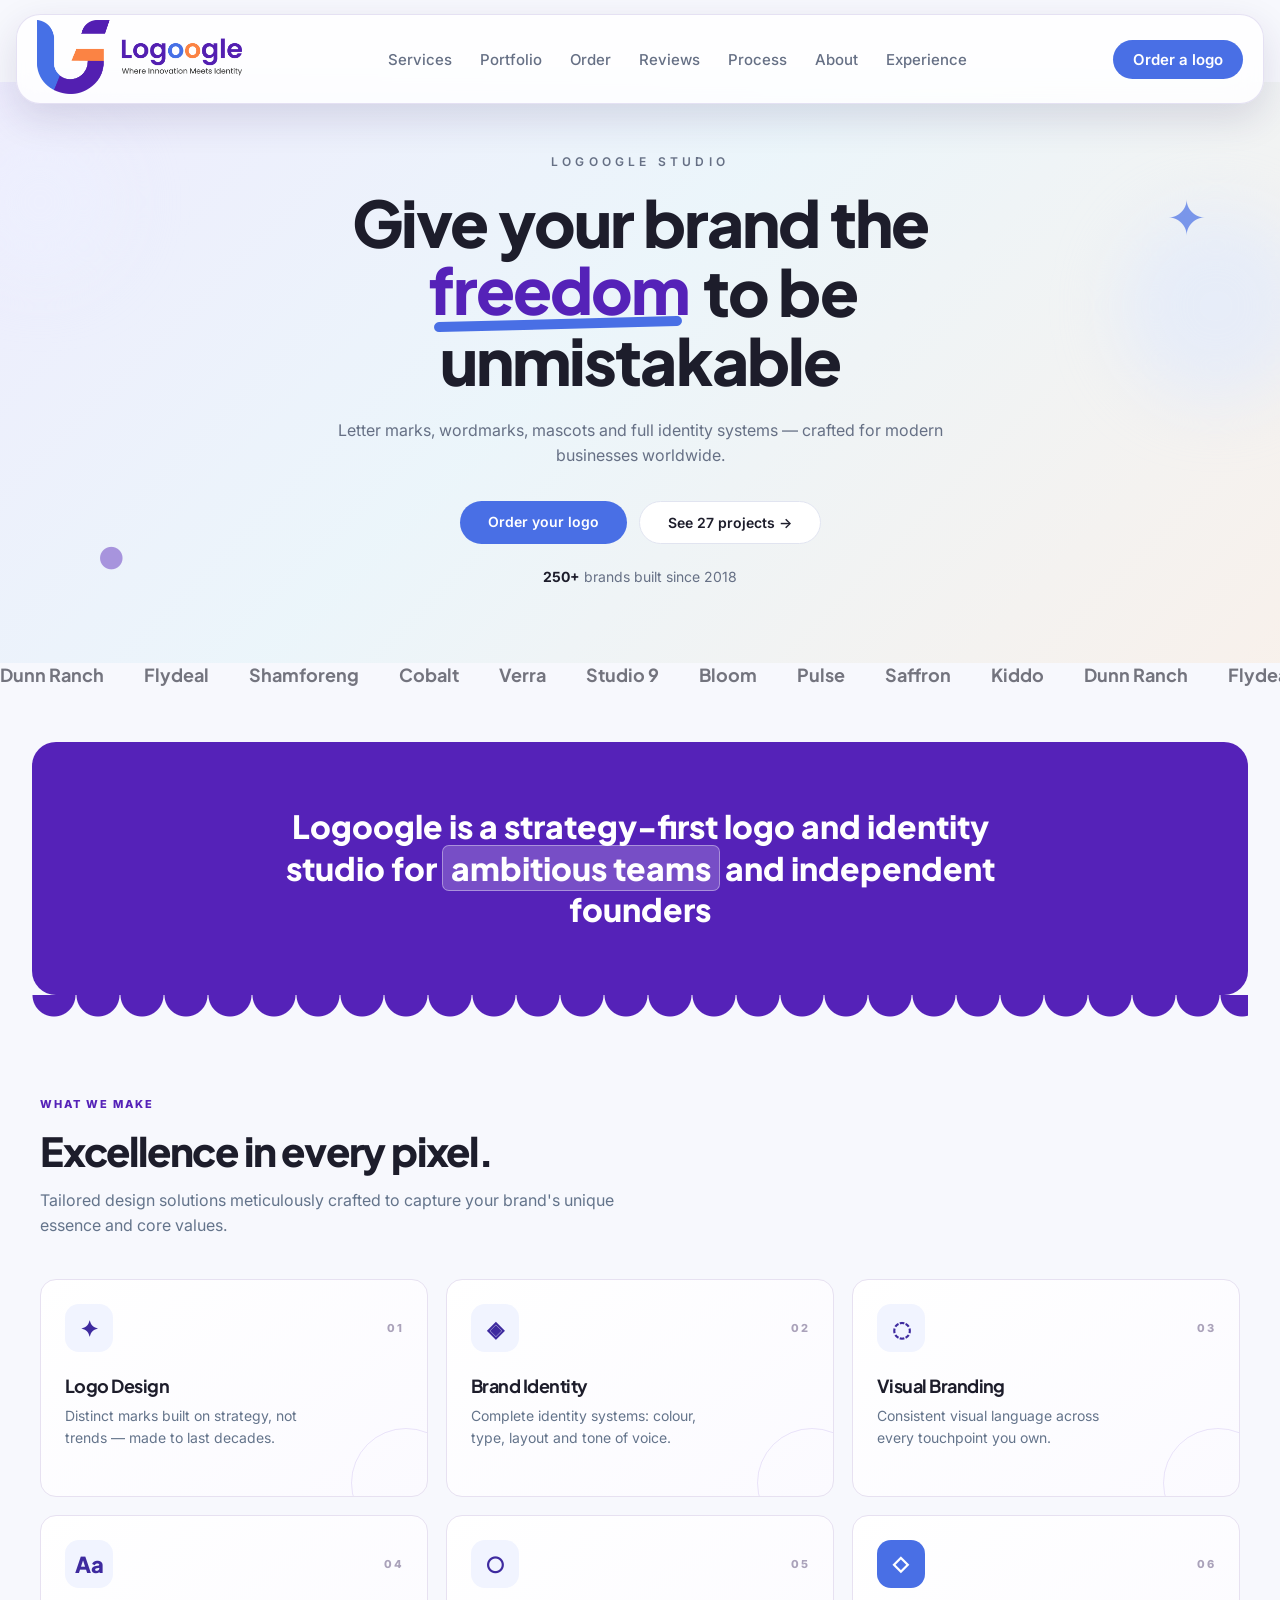
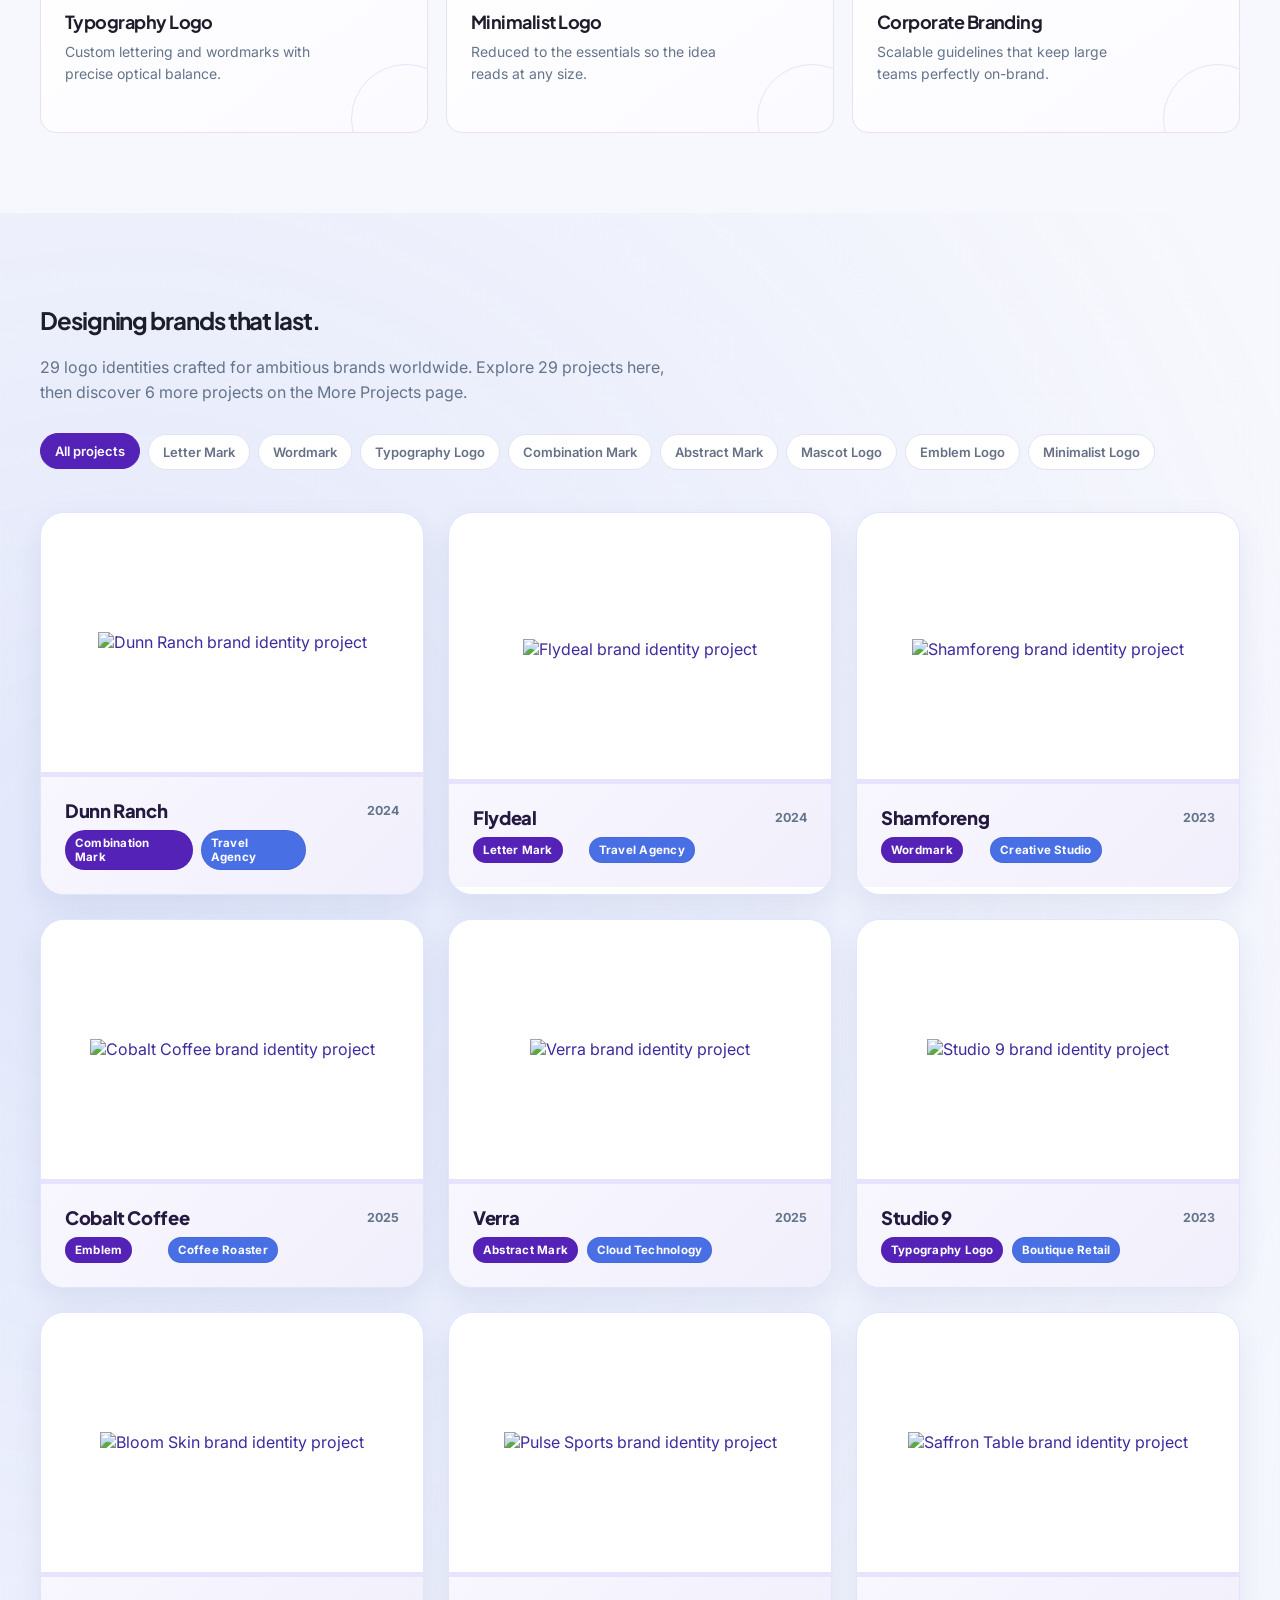
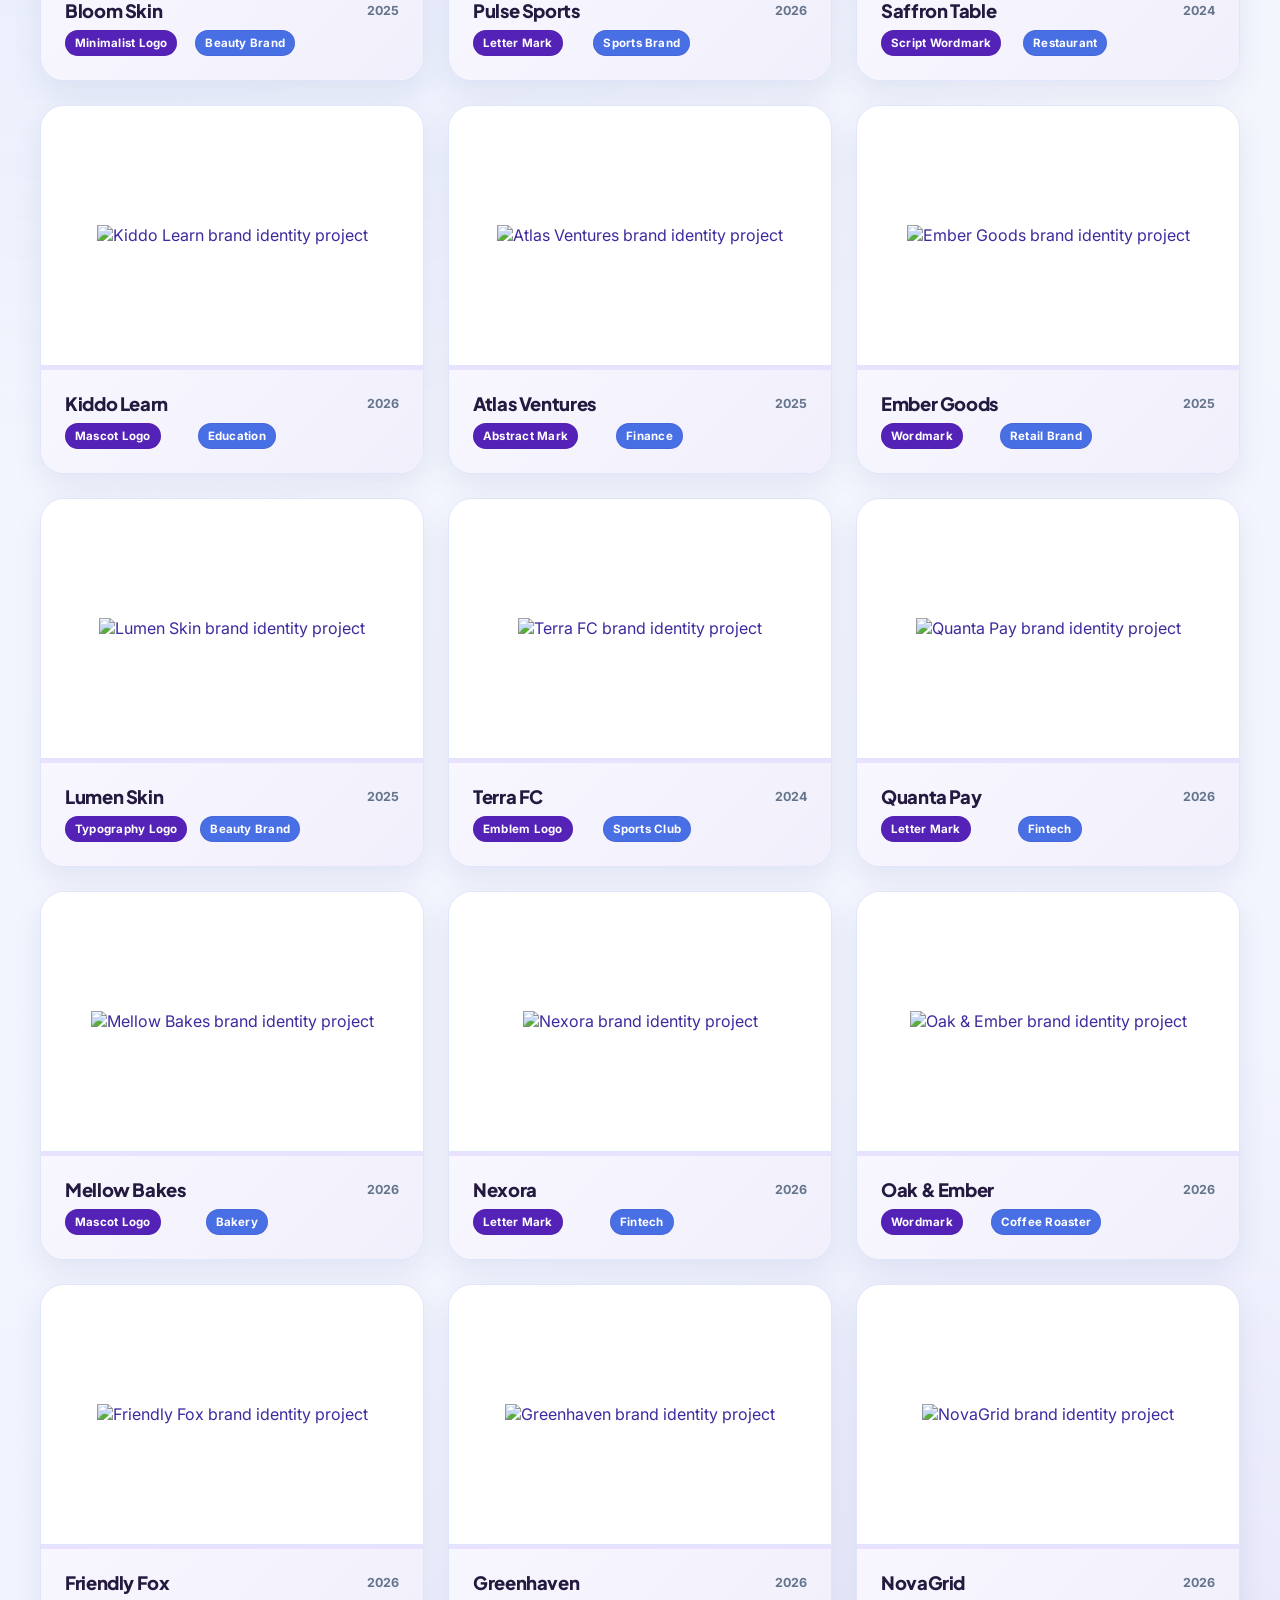
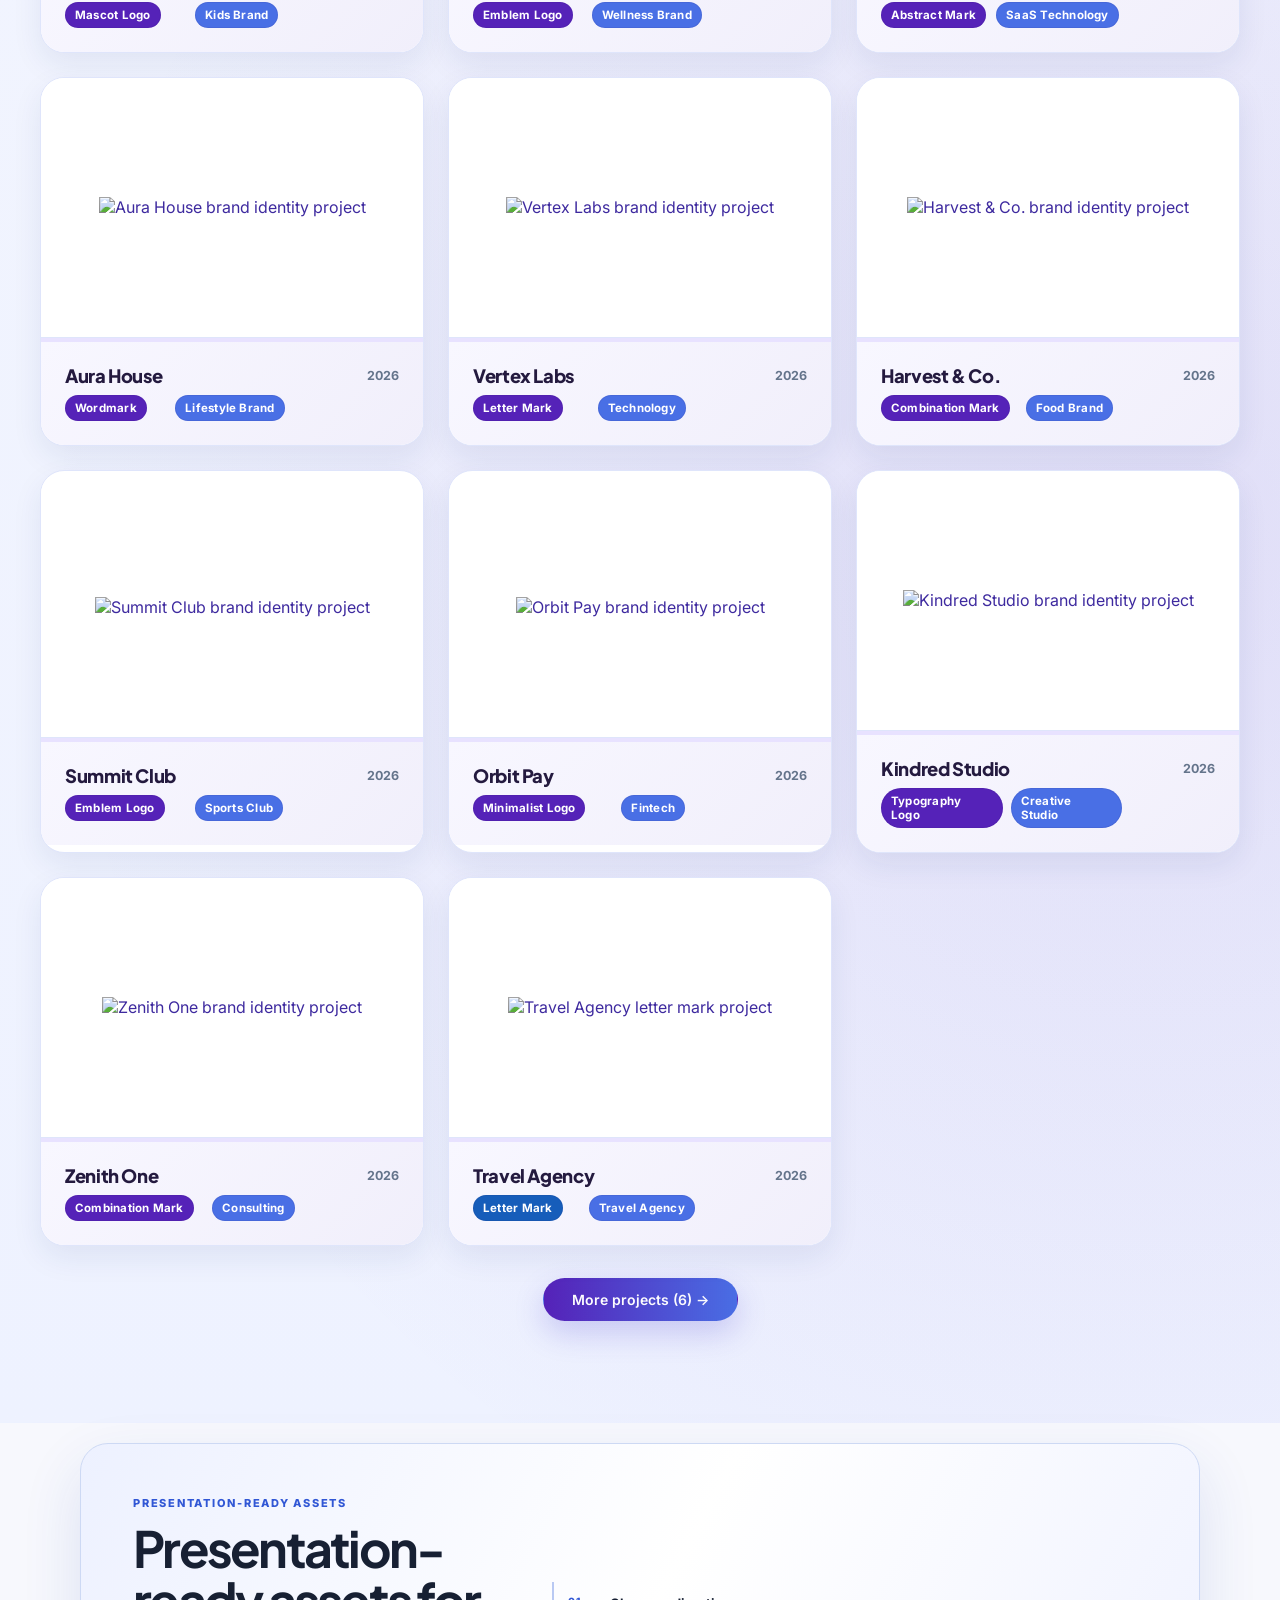
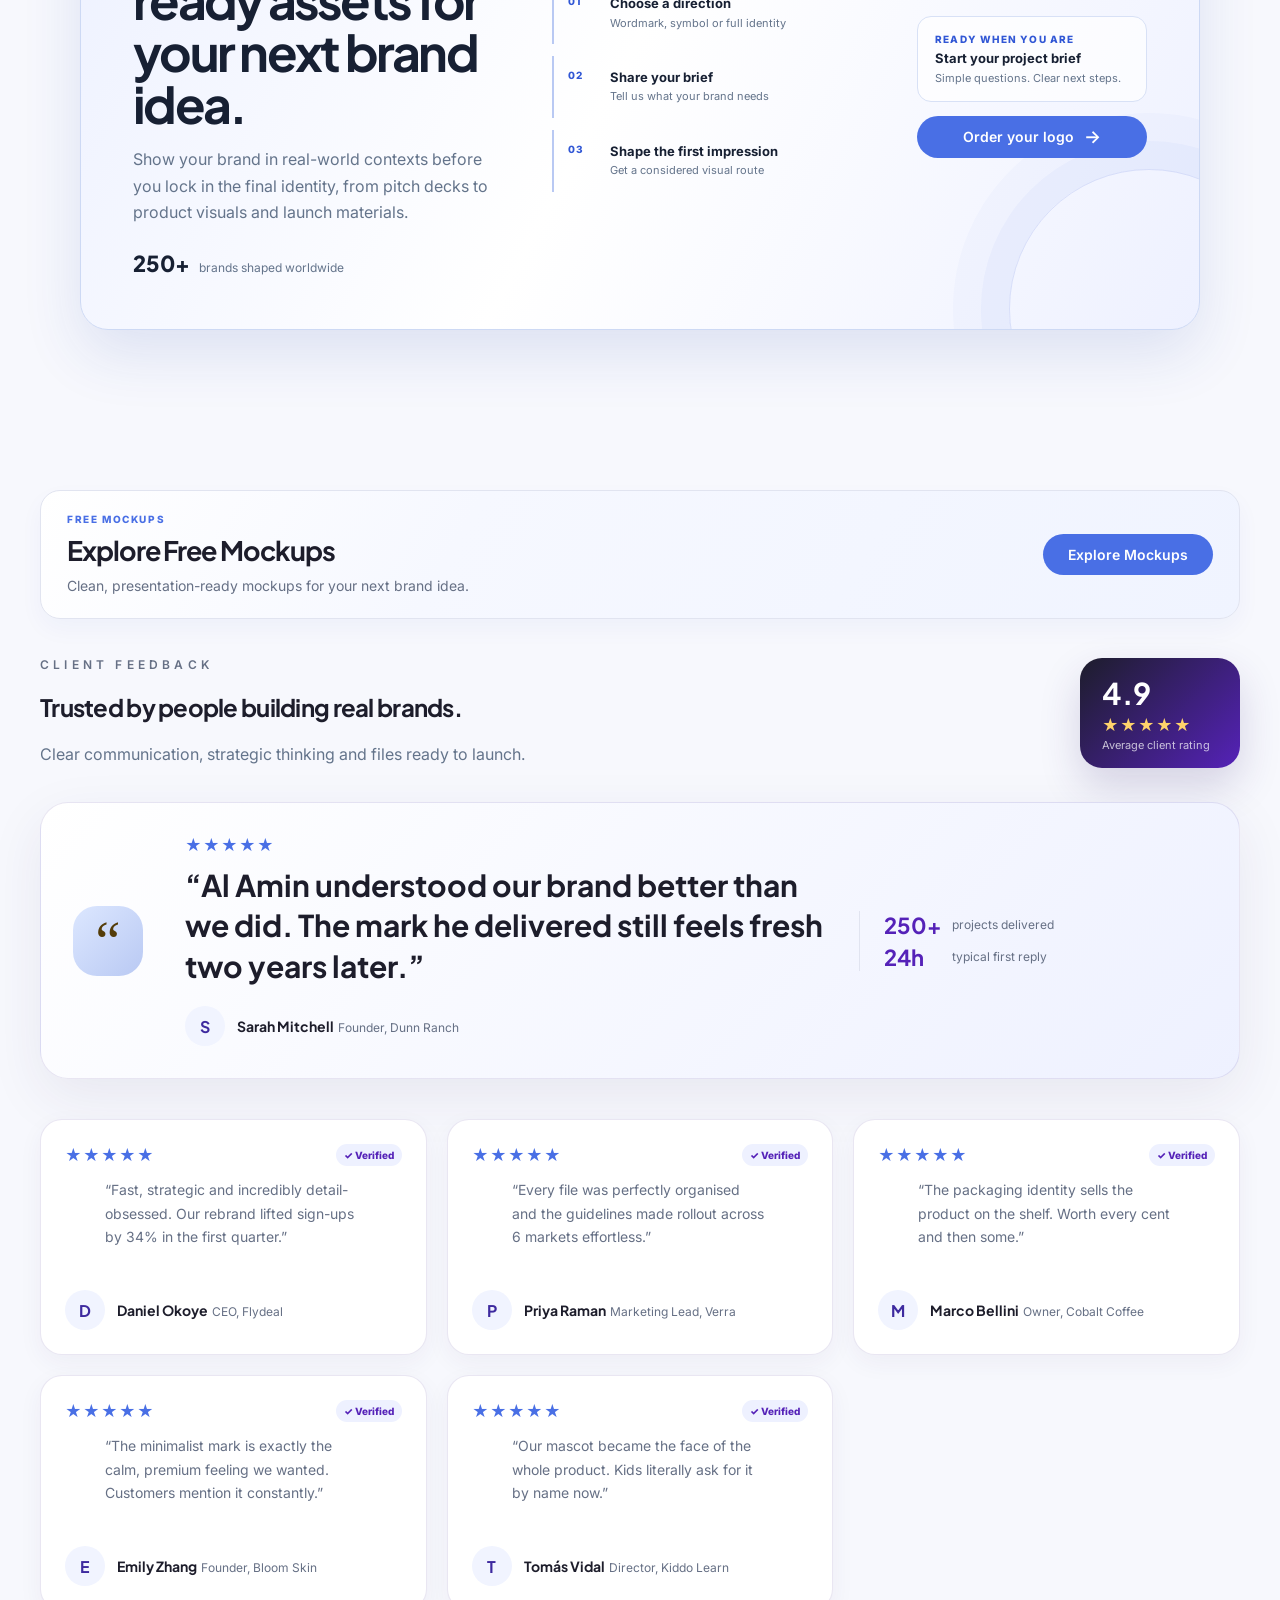
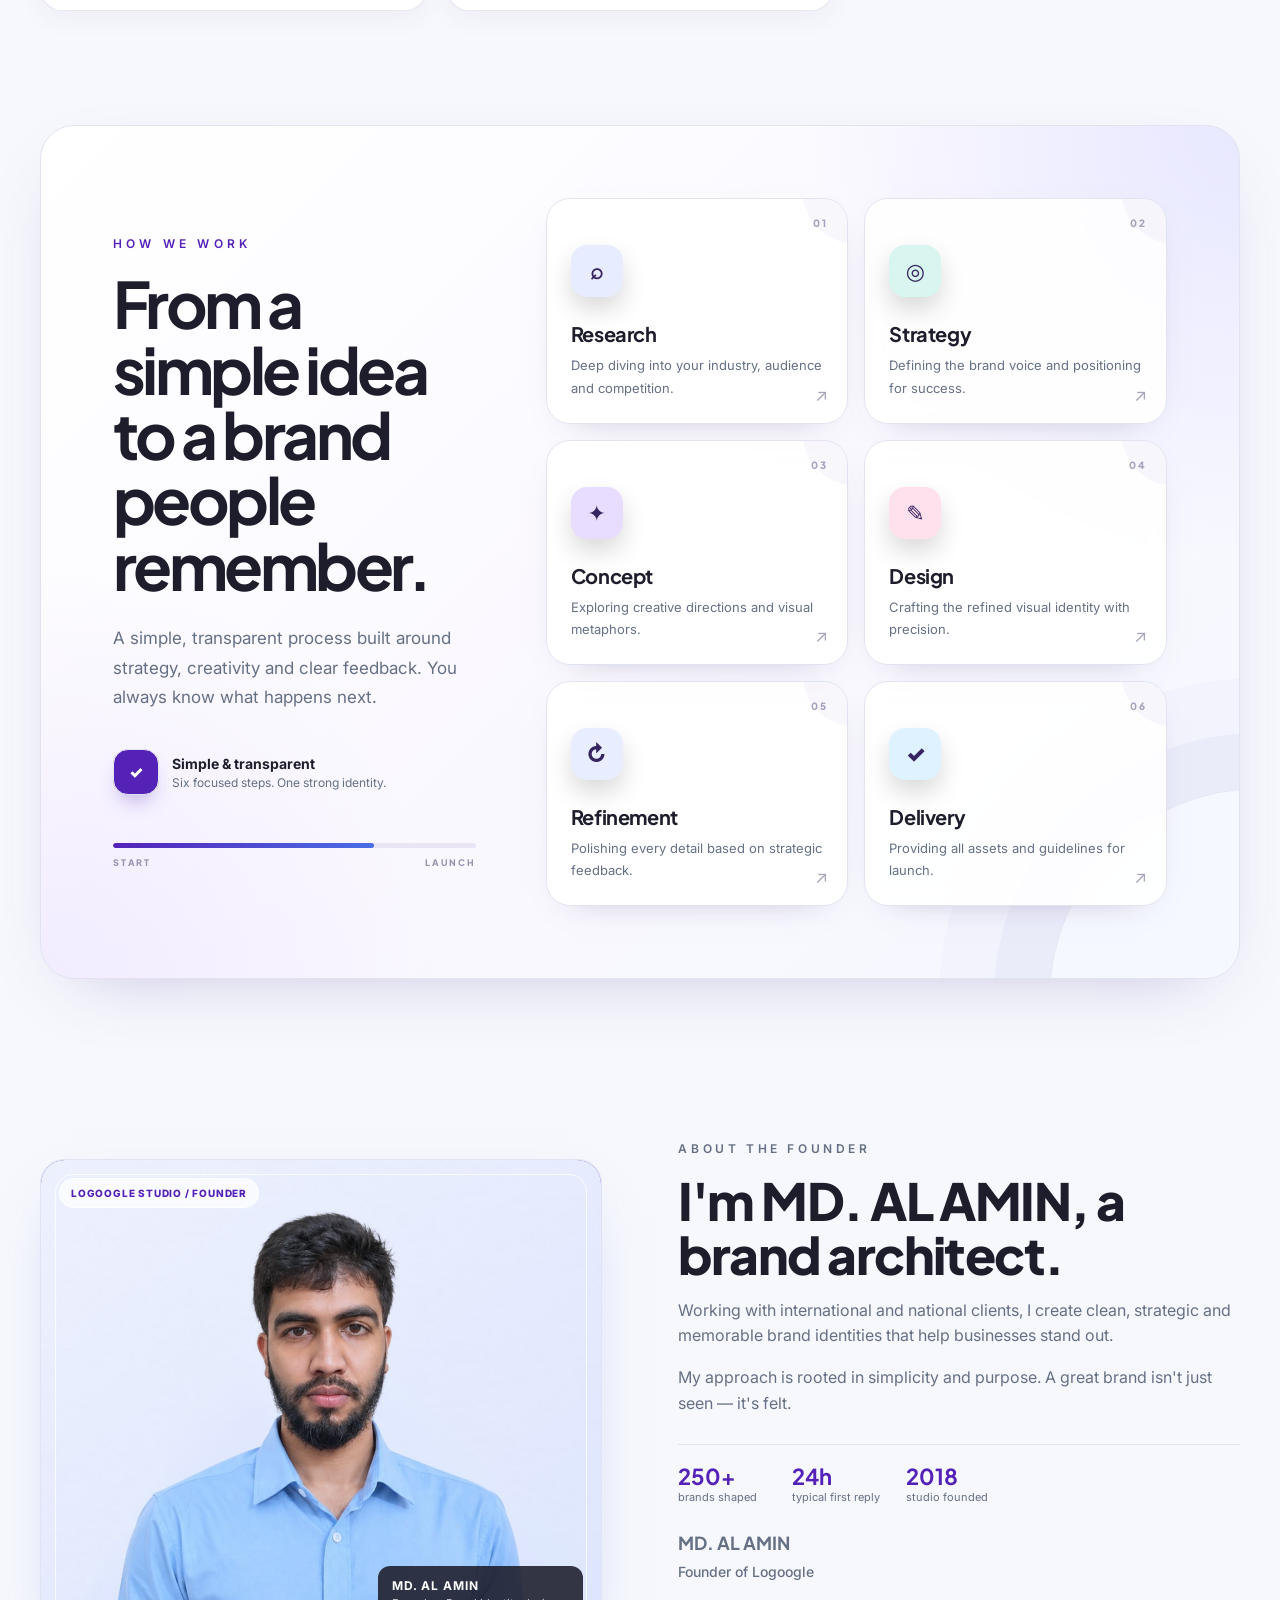
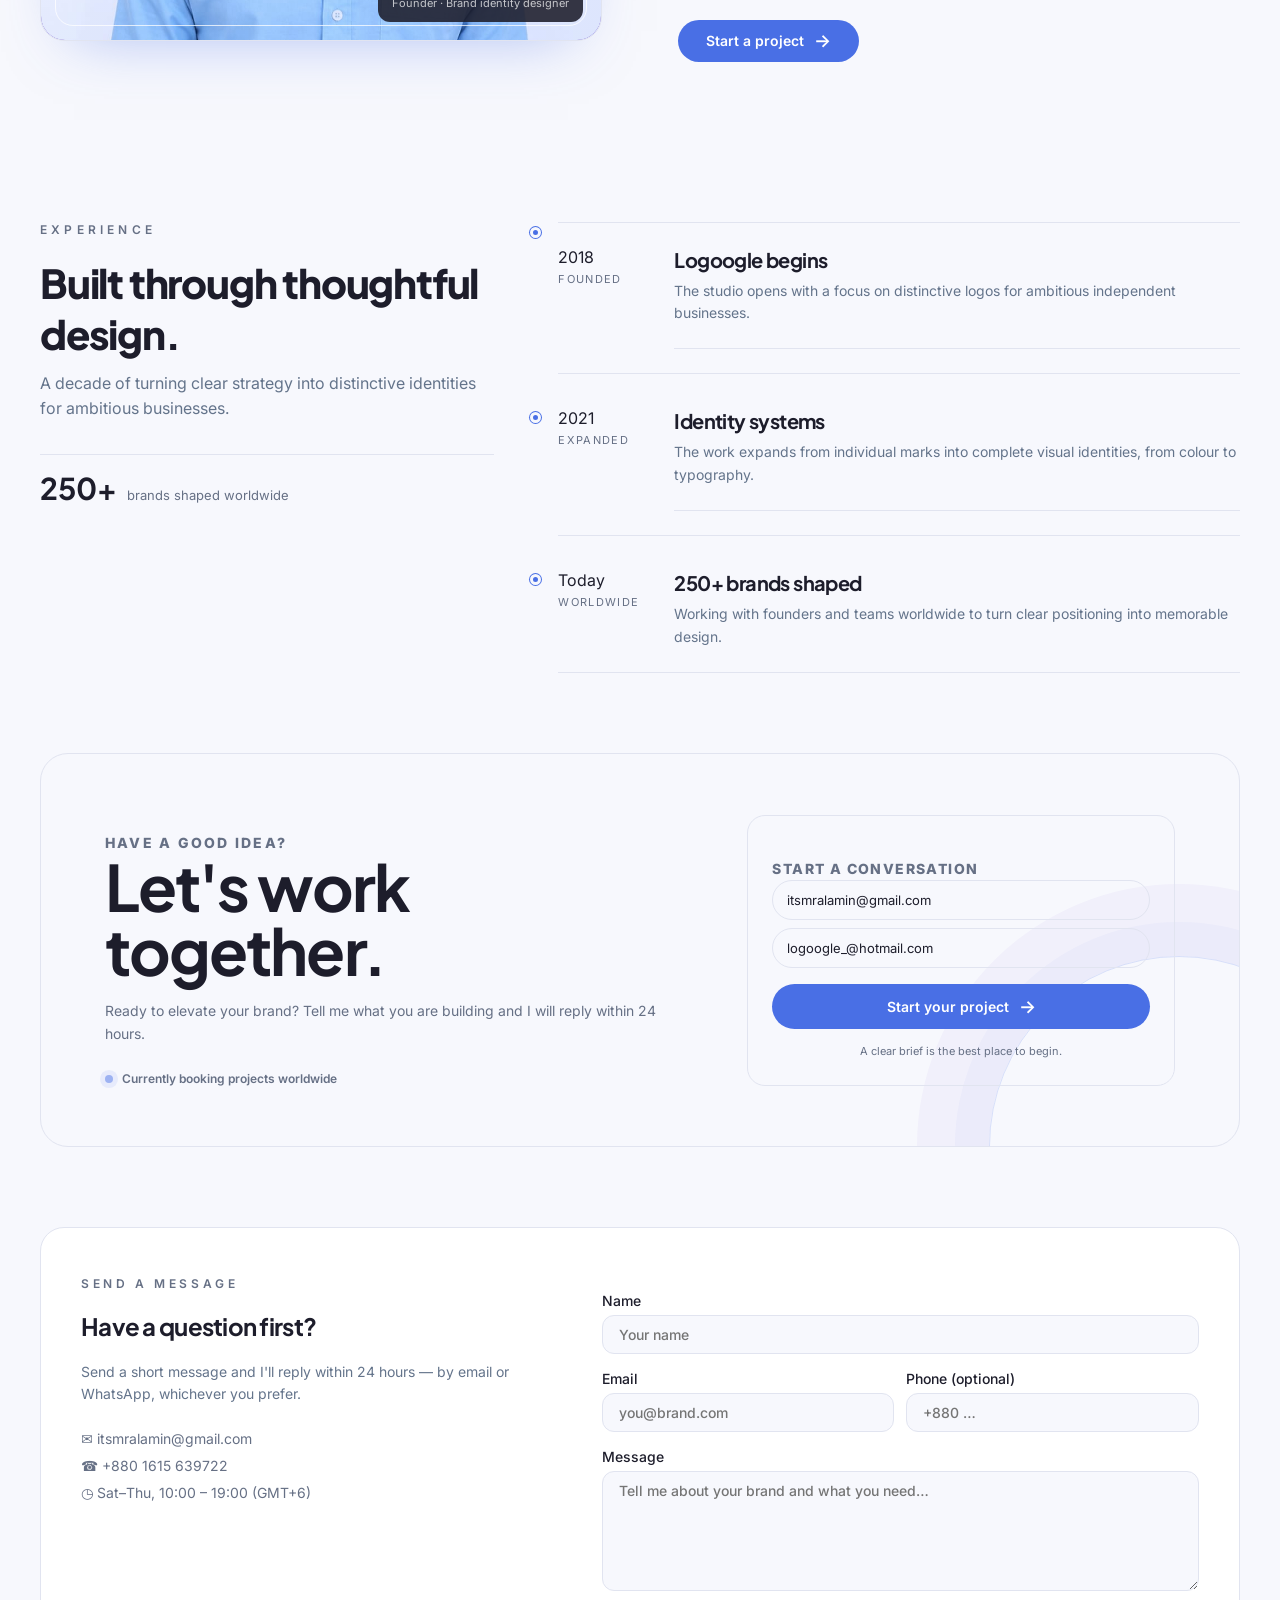
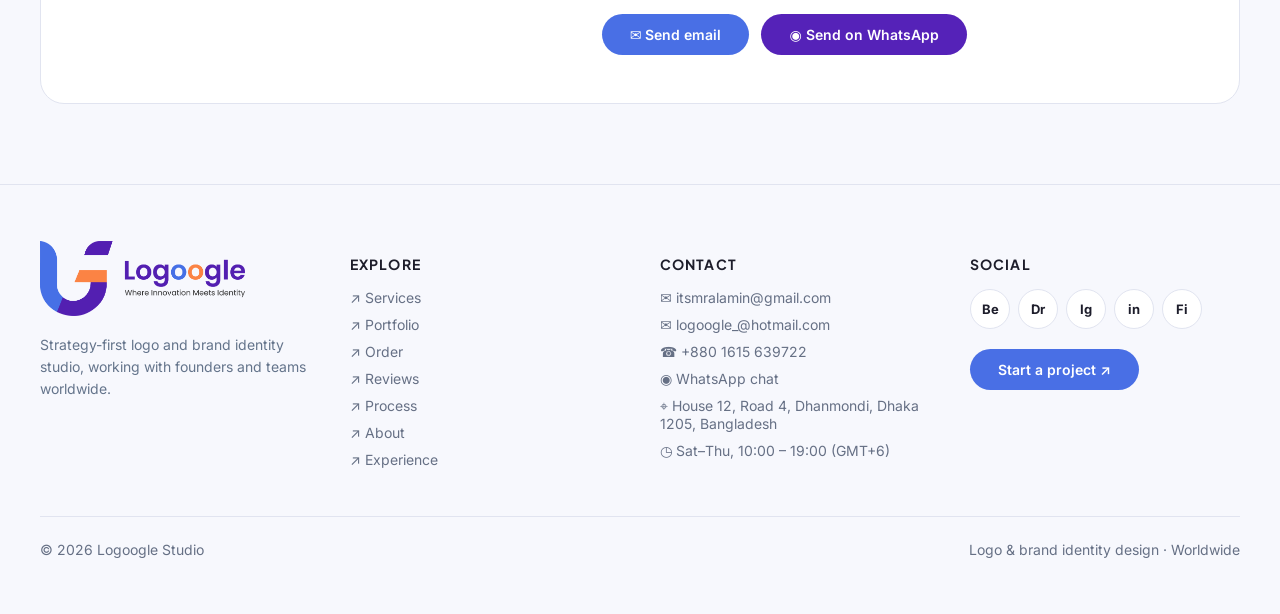
==== commit d09935c2: "Add files via upload" ====
--- a/index.html
+++ b/index.html
@@ -1,25 +1,1624 @@
 <!doctype html>
 <html lang="en">
 <head>
-<meta charset="utf-8">
-<meta name="viewport" content="width=device-width, initial-scale=1">
-<title>Logoogle — Colourful Logo & Brand Identity Studio</title>
-<meta name="description" content="Custom logo design, wordmarks, mascots and full brand identity systems by MD. AL AMIN.">
-<meta name="author" content="MD. AL AMIN">
-<meta property="og:title" content="Logoogle — Logo & Brand Identity Studio">
-<meta property="og:description" content="Order a custom logo online. Strategy-first identity design worldwide.">
-<meta property="og:type" content="website">
-<meta name="twitter:card" content="summary_large_image">
-<link rel="icon" type="image/png" href="favicon.png">
-<link rel="preconnect" href="https://fonts.googleapis.com">
-<link rel="preconnect" href="https://fonts.gstatic.com" crossorigin>
-<link rel="stylesheet" href="https://fonts.googleapis.com/css2?family=Plus+Jakarta+Sans:wght@500;600;700;800&family=Inter:wght@400;500;600&display=swap">
-<link rel="stylesheet" href="style.css">
+  <meta charset="utf-8">
+  <meta name="viewport" content="width=device-width, initial-scale=1">
+  <meta name="color-scheme" content="only light">
+  <meta name="theme-color" content="#f7f8fd">
+  <title>Loggogle — Logo & Brand Identity Designer</title>
+  <meta name="description" content="Custom logo design, wordmarks, mascots and full brand identity systems by MD. AL AMIN.">
+  <meta name="author" content="MD. AL AMIN">
+  <meta property="og:title" content="Loggogle — Logo & Brand Identity Designer">
+  <meta property="og:description" content="Order a custom logo online. Strategy-first identity design worldwide.">
+  <meta property="og:type" content="website">
+  <meta name="twitter:card" content="summary_large_image">
+  <link rel="icon" href="Logoogle.png" type="image/png" sizes="256x256">
+  <link rel="shortcut icon" href="Logoogle.png" type="image/png" sizes="256x256">
+  <link rel="apple-touch-icon" href="Logoogle.png" type="image/png" sizes="180x180">
+  <link rel="preconnect" href="https://fonts.googleapis.com">
+  <link rel="preconnect" href="https://fonts.gstatic.com" crossorigin>
+  <link rel="stylesheet" href="https://fonts.googleapis.com/css2?family=Plus+Jakarta+Sans:wght@500;600;700;800&family=Inter:wght@400;500;600&display=swap">
+  <link rel="stylesheet" href="style.css">
 </head>
-<body>
-<div id="app" class="page"></div>
-<div id="modal-root"></div>
-<div id="toast-root" aria-live="polite"></div>
-<script src="script.js"></script>
+
+<body class="home-page">
+  <div class="page">
+
+    <!-- =========================================================
+     SECTION 01: HEADER / NAVIGATION
+     Edit logo, menu links and Order button here.
+     ========================================================= -->
+    <header class="header-wrap">
+      <div class="header">
+        <div class="header-row">
+          <a href="#home" aria-label="Logoogle home">
+            <span class="brand">
+              <img class="brand-logo" src="Logoogle-With-Tag-Line.png" alt="Logoogle — Where Innovation Meets Identity">
+            </span>
+          </a>
+
+          <nav class="nav">
+          <a href="#services">Services</a>
+          <a href="#portfolio">Portfolio</a>
+          <a href="order.html">Order</a>
+          <a href="#reviews">Reviews</a>
+          <a href="#process">Process</a>
+          <a href="#about">About</a>
+          <a href="#experience">Experience</a>
+          </nav>
+
+          <div class="header-buttons">
+            <a href="order.html" class="cta">Order a logo</a>
+            <button id="menu-btn" class="menu-btn" aria-label="Toggle menu" aria-expanded="false">☰</button>
+          </div>
+        </div>
+
+        <nav id="mobile-nav" class="mobile-nav">
+          <a href="#services" class="mobile-link">Services</a>
+          <a href="#portfolio" class="mobile-link">Portfolio</a>
+          <a href="order.html" class="mobile-link">Order</a>
+          <a href="#reviews" class="mobile-link">Reviews</a>
+          <a href="#process" class="mobile-link">Process</a>
+          <a href="#about" class="mobile-link">About</a>
+          <a href="#experience" class="mobile-link">Experience</a>
+          <a href="order.html" class="cta mobile-order">Order a logo</a>
+        </nav>
+      </div>
+    </header>
+
+    <!-- =========================================================
+     SECTION 02: HERO
+     Main page title, subtitle and buttons.
+     ========================================================= -->
+    <section id="home" class="hero">
+      <div class="hero-inner">
+        <p class="eyebrow">Logoogle Studio</p>
+        <h1>Give your brand the <span class="highlight">freedom</span> to be unmistakable</h1>
+        <p class="hero-copy">Letter marks, wordmarks, mascots and full identity systems — crafted for modern businesses worldwide.</p>
+
+        <div class="actions">
+          <a href="order.html" class="btn-primary">Order your logo</a>
+          <a href="#portfolio" class="btn-secondary">See 27 projects →</a>
+        </div>
+
+        <p class="stat"><strong>250+</strong> brands built since 2018</p>
+      </div>
+    </section>
+
+    <!-- =========================================================
+     SECTION 03: CLIENT MARQUEE
+     Edit client / brand names here.
+     ========================================================= -->
+    <div class="marquee-wrap">
+      <div class="marquee">
+        <span>Dunn Ranch</span>
+        <span>Flydeal</span>
+        <span>Shamforeng</span>
+        <span>Cobalt</span>
+        <span>Verra</span>
+        <span>Studio 9</span>
+        <span>Bloom</span>
+        <span>Pulse</span>
+        <span>Saffron</span>
+        <span>Kiddo</span>
+        <span>Dunn Ranch</span>
+        <span>Flydeal</span>
+        <span>Shamforeng</span>
+        <span>Cobalt</span>
+        <span>Verra</span>
+        <span>Studio 9</span>
+        <span>Bloom</span>
+        <span>Pulse</span>
+        <span>Saffron</span>
+        <span>Kiddo</span>
+      </div>
+    </div>
+
+    <!-- =========================================================
+     SECTION 04: BRAND STATEMENT
+     Main statement shown between clients and services.
+     ========================================================= -->
+    <div class="statement-wrap reveal">
+      <div class="statement">
+        <p>Logoogle is a strategy-first logo and identity studio for <span class="ambitious">ambitious teams</span> and independent founders</p>
+      </div>
+      <div class="scallop"></div>
+    </div>
+
+    <!-- =========================================================
+     SECTION 05: SERVICES
+     Edit service cards here.
+     ========================================================= -->
+    <section id="services" class="section">
+      <div class="services-intro reveal">
+        <p class="section-kicker">What we make</p>
+        <h2>Excellence in every pixel.</h2>
+        <p class="lead muted">Tailored design solutions meticulously crafted to capture your brand's unique essence and core values.</p>
+      </div>
+
+      <div class="grid-3 services-grid">
+        <article class="card lift reveal" style="transition-delay:0ms">
+          <div class="service-card-top"><span class="service-icon bg-sun" aria-hidden="true">✦</span><span class="service-number">01</span></div>
+          <h3>Logo Design</h3>
+          <p class="muted">Distinct marks built on strategy, not trends — made to last decades.</p>
+        </article>
+        <article class="card lift reveal" style="transition-delay:70ms">
+          <div class="service-card-top"><span class="service-icon bg-violet" aria-hidden="true">◈</span><span class="service-number">02</span></div>
+          <h3>Brand Identity</h3>
+          <p class="muted">Complete identity systems: colour, type, layout and tone of voice.</p>
+        </article>
+        <article class="card lift reveal" style="transition-delay:140ms">
+          <div class="service-card-top"><span class="service-icon bg-pink" aria-hidden="true">◌</span><span class="service-number">03</span></div>
+          <h3>Visual Branding</h3>
+          <p class="muted">Consistent visual language across every touchpoint you own.</p>
+        </article>
+        <article class="card lift reveal" style="transition-delay:210ms">
+          <div class="service-card-top"><span class="service-icon bg-mint" aria-hidden="true">Aa</span><span class="service-number">04</span></div>
+          <h3>Typography Logo</h3>
+          <p class="muted">Custom lettering and wordmarks with precise optical balance.</p>
+        </article>
+        <article class="card lift reveal" style="transition-delay:280ms">
+          <div class="service-card-top"><span class="service-icon bg-sky" aria-hidden="true">○</span><span class="service-number">05</span></div>
+          <h3>Minimalist Logo</h3>
+          <p class="muted">Reduced to the essentials so the idea reads at any size.</p>
+        </article>
+        <article class="card lift reveal" style="transition-delay:350ms">
+          <div class="service-card-top"><span class="service-icon bg-coral" aria-hidden="true">◇</span><span class="service-number">06</span></div>
+          <h3>Corporate Branding</h3>
+          <p class="muted">Scalable guidelines that keep large teams perfectly on-brand.</p>
+        </article>
+      </div>
+    </section>
+
+    <!-- =========================================================
+     SECTION 06: PORTFOLIO / PROJECTS
+     EACH PROJECT IS EDITABLE BELOW.
+     Change the image src, title, type and year directly in HTML.
+     ========================================================= -->
+    <section id="portfolio" class="section-tight">
+      <div class="reveal">
+        <h2>Designing brands that last.</h2>
+        <p class="lead muted">29 logo identities crafted for ambitious brands worldwide. Explore 29 projects here, then discover 6 more projects on the More Projects page.</p>
+      </div>
+
+      <div class="portfolio-filters reveal" role="group" aria-label="Filter projects by logo type">
+        <button class="portfolio-filter active" type="button" data-filter-type="all">All projects</button>
+        <button class="portfolio-filter" type="button" data-filter-type="Letter Mark">Letter Mark</button>
+        <button class="portfolio-filter" type="button" data-filter-type="Wordmark">Wordmark</button>
+        <button class="portfolio-filter" type="button" data-filter-type="Typography Logo">Typography Logo</button>
+        <button class="portfolio-filter" type="button" data-filter-type="Combination Mark">Combination Mark</button>
+        <button class="portfolio-filter" type="button" data-filter-type="Abstract Mark">Abstract Mark</button>
+        <button class="portfolio-filter" type="button" data-filter-type="Mascot Logo">Mascot Logo</button>
+        <button class="portfolio-filter" type="button" data-filter-type="Emblem Logo">Emblem Logo</button>
+        <button class="portfolio-filter" type="button" data-filter-type="Minimalist Logo">Minimalist Logo</button>
+      </div>
+
+      <div id="portfolio-grid" class="portfolio-grid">
+        <!-- =====================================================
+             PROJECT 01: Dunn Ranch
+             To change this project: edit image src, title, type or year.
+             Image file: assets/project-logos/01-dunn.svg
+             ===================================================== -->
+        <button class="project-card lift reveal" data-project="Dunn Ranch" type="button">
+          <div class="project-image-wrap project-theme">
+            <!-- EDIT PROJECT IMAGE HERE -->
+            <img class="project-image" src="assets/project-logos/01-dunn.svg" alt="Dunn Ranch brand identity project" loading="lazy">
+          </div>
+          <div class="project-body">
+            <div class="project-top">
+              <span class="project-title">Dunn Ranch</span>
+              <span class="project-year">2024</span>
+            </div>
+            <div class="project-bottom" style="margin-top:8px">
+              <span class="tag project-theme logo-type-highlight">Combination Mark</span>
+              <span class="tag project-theme company-type-highlight">Travel Agency</span>
+              <span class="view">View details →</span></div>
+          </div>
+        </button>
+        <!-- =====================================================
+             PROJECT 02: Flydeal
+             To change this project: edit image src, title, type or year.
+             Image file: assets/project-logos/02-flydeal.svg
+             ===================================================== -->
+        <button class="project-card lift reveal" data-project="Flydeal" type="button">
+          <div class="project-image-wrap project-theme">
+            <!-- EDIT PROJECT IMAGE HERE -->
+            <img class="project-image" src="assets/project-logos/02-flydeal.svg" alt="Flydeal brand identity project" loading="lazy">
+          </div>
+          <div class="project-body">
+            <div class="project-top">
+              <span class="project-title">Flydeal</span>
+              <span class="project-year">2024</span>
+            </div>
+            <div class="project-bottom" style="margin-top:8px">
+              <span class="tag project-theme logo-type-highlight">Letter Mark</span>
+              <span class="view">View details →</span></div>
+          </div>
+        </button>
+        <!-- =====================================================
+             PROJECT 03: Shamforeng
+             To change this project: edit image src, title, type or year.
+             Image file: assets/project-logos/03-northwind.svg
+             ===================================================== -->
+        <button class="project-card lift reveal" data-project="Shamforeng" type="button">
+          <div class="project-image-wrap project-theme">
+            <!-- EDIT PROJECT IMAGE HERE -->
+            <img class="project-image" src="assets/project-logos/03-northwind.svg" alt="Shamforeng brand identity project" loading="lazy">
+          </div>
+          <div class="project-body">
+            <div class="project-top">
+              <span class="project-title">Shamforeng</span>
+              <span class="project-year">2023</span>
+            </div>
+            <div class="project-bottom" style="margin-top:8px">
+              <span class="tag project-theme logo-type-highlight">Wordmark</span>
+              <span class="view">View details →</span></div>
+          </div>
+        </button>
+        <!-- =====================================================
+             PROJECT 04: Cobalt Coffee
+             To change this project: edit image src, title, type or year.
+             Image file: assets/project-logos/04-cobalt.svg
+             ===================================================== -->
+        <button class="project-card lift reveal" data-project="Cobalt Coffee" type="button">
+          <div class="project-image-wrap project-theme">
+            <!-- EDIT PROJECT IMAGE HERE -->
+            <img class="project-image" src="assets/project-logos/04-cobalt.svg" alt="Cobalt Coffee brand identity project" loading="lazy">
+          </div>
+          <div class="project-body">
+            <div class="project-top">
+              <span class="project-title">Cobalt Coffee</span>
+              <span class="project-year">2025</span>
+            </div>
+            <div class="project-bottom" style="margin-top:8px">
+              <span class="tag project-theme logo-type-highlight">Emblem</span>
+              <span class="view">View details →</span></div>
+          </div>
+        </button>
+        <!-- =====================================================
+             PROJECT 05: Verra
+             To change this project: edit image src, title, type or year.
+             Image file: assets/project-logos/05-verra.svg
+             ===================================================== -->
+        <button class="project-card lift reveal" data-project="Verra" type="button">
+          <div class="project-image-wrap project-theme">
+            <!-- EDIT PROJECT IMAGE HERE -->
+            <img class="project-image" src="assets/project-logos/05-verra.svg" alt="Verra brand identity project" loading="lazy">
+          </div>
+          <div class="project-body">
+            <div class="project-top">
+              <span class="project-title">Verra</span>
+              <span class="project-year">2025</span>
+            </div>
+            <div class="project-bottom" style="margin-top:8px">
+              <span class="tag project-theme logo-type-highlight">Abstract Mark</span>
+              <span class="view">View details →</span></div>
+          </div>
+        </button>
+        <!-- =====================================================
+             PROJECT 06: Studio 9
+             To change this project: edit image src, title, type or year.
+             Image file: assets/project-logos/06-studio9.svg
+             ===================================================== -->
+        <button class="project-card lift reveal" data-project="Studio 9" type="button">
+          <div class="project-image-wrap project-theme">
+            <!-- EDIT PROJECT IMAGE HERE -->
+            <img class="project-image" src="assets/project-logos/06-studio9.svg" alt="Studio 9 brand identity project" loading="lazy">
+          </div>
+          <div class="project-body">
+            <div class="project-top">
+              <span class="project-title">Studio 9</span>
+              <span class="project-year">2023</span>
+            </div>
+            <div class="project-bottom" style="margin-top:8px">
+              <span class="tag project-theme logo-type-highlight">Typography Logo</span>
+              <span class="view">View details →</span></div>
+          </div>
+        </button>
+        <!-- =====================================================
+             PROJECT 07: Bloom Skin
+             To change this project: edit image src, title, type or year.
+             Image file: assets/project-logos/07-bloom.svg
+             ===================================================== -->
+        <button class="project-card lift reveal" data-project="Bloom Skin" type="button">
+          <div class="project-image-wrap project-theme">
+            <!-- EDIT PROJECT IMAGE HERE -->
+            <img class="project-image" src="assets/project-logos/07-bloom.svg" alt="Bloom Skin brand identity project" loading="lazy">
+          </div>
+          <div class="project-body">
+            <div class="project-top">
+              <span class="project-title">Bloom Skin</span>
+              <span class="project-year">2025</span>
+            </div>
+            <div class="project-bottom" style="margin-top:8px">
+              <span class="tag project-theme logo-type-highlight">Minimalist Logo</span>
+              <span class="view">View details →</span></div>
+          </div>
+        </button>
+        <!-- =====================================================
+             PROJECT 08: Pulse Sports
+             To change this project: edit image src, title, type or year.
+             Image file: assets/project-logos/08-pulse.svg
+             ===================================================== -->
+        <button class="project-card lift reveal" data-project="Pulse Sports" type="button">
+          <div class="project-image-wrap project-theme">
+            <!-- EDIT PROJECT IMAGE HERE -->
+            <img class="project-image" src="assets/project-logos/08-pulse.svg" alt="Pulse Sports brand identity project" loading="lazy">
+          </div>
+          <div class="project-body">
+            <div class="project-top">
+              <span class="project-title">Pulse Sports</span>
+              <span class="project-year">2026</span>
+            </div>
+            <div class="project-bottom" style="margin-top:8px">
+              <span class="tag project-theme logo-type-highlight">Letter Mark</span>
+              <span class="view">View details →</span></div>
+          </div>
+        </button>
+        <!-- =====================================================
+             PROJECT 09: Saffron Table
+             To change this project: edit image src, title, type or year.
+             Image file: assets/project-logos/09-saffron.svg
+             ===================================================== -->
+        <button class="project-card lift reveal" data-project="Saffron Table" type="button">
+          <div class="project-image-wrap project-theme">
+            <!-- EDIT PROJECT IMAGE HERE -->
+            <img class="project-image" src="assets/project-logos/09-saffron.svg" alt="Saffron Table brand identity project" loading="lazy">
+          </div>
+          <div class="project-body">
+            <div class="project-top">
+              <span class="project-title">Saffron Table</span>
+              <span class="project-year">2024</span>
+            </div>
+            <div class="project-bottom" style="margin-top:8px">
+              <span class="tag project-theme logo-type-highlight">Script Wordmark</span>
+              <span class="view">View details →</span></div>
+          </div>
+        </button>
+        <!-- =====================================================
+             PROJECT 10: Kiddo Learn
+             To change this project: edit image src, title, type or year.
+             Image file: assets/project-logos/10-kiddo.svg
+             ===================================================== -->
+        <button class="project-card lift reveal" data-project="Kiddo Learn" type="button">
+          <div class="project-image-wrap project-theme">
+            <!-- EDIT PROJECT IMAGE HERE -->
+            <img class="project-image" src="assets/project-logos/10-kiddo.svg" alt="Kiddo Learn brand identity project" loading="lazy">
+          </div>
+          <div class="project-body">
+            <div class="project-top">
+              <span class="project-title">Kiddo Learn</span>
+              <span class="project-year">2026</span>
+            </div>
+            <div class="project-bottom" style="margin-top:8px">
+              <span class="tag project-theme logo-type-highlight">Mascot Logo</span>
+              <span class="view">View details →</span></div>
+          </div>
+        </button>
+        <!-- =====================================================
+             PROJECT 11: Atlas Ventures
+             To change this project: edit image src, title, type or year.
+             Image file: assets/project-logos/11-atlas.svg
+             ===================================================== -->
+        <button class="project-card lift reveal" data-project="Atlas Ventures" type="button">
+          <div class="project-image-wrap project-theme">
+            <!-- EDIT PROJECT IMAGE HERE -->
+            <img class="project-image" src="assets/project-logos/11-atlas.svg" alt="Atlas Ventures brand identity project" loading="lazy">
+          </div>
+          <div class="project-body">
+            <div class="project-top">
+              <span class="project-title">Atlas Ventures</span>
+              <span class="project-year">2025</span>
+            </div>
+            <div class="project-bottom" style="margin-top:8px">
+              <span class="tag project-theme logo-type-highlight">Abstract Mark</span>
+              <span class="view">View details →</span></div>
+          </div>
+        </button>
+        <!-- =====================================================
+             PROJECT 12: Ember Goods
+             To change this project: edit image src, title, type or year.
+             Image file: assets/project-logos/12-ember.svg
+             ===================================================== -->
+        <button class="project-card lift reveal" data-project="Ember Goods" type="button">
+          <div class="project-image-wrap project-theme">
+            <!-- EDIT PROJECT IMAGE HERE -->
+            <img class="project-image" src="assets/project-logos/12-ember.svg" alt="Ember Goods brand identity project" loading="lazy">
+          </div>
+          <div class="project-body">
+            <div class="project-top">
+              <span class="project-title">Ember Goods</span>
+              <span class="project-year">2025</span>
+            </div>
+            <div class="project-bottom" style="margin-top:8px">
+              <span class="tag project-theme logo-type-highlight">Wordmark</span>
+              <span class="view">View details →</span></div>
+          </div>
+        </button>
+        <!-- =====================================================
+             PROJECT 13: Lumen Skin
+             To change this project: edit image src, title, type or year.
+             Image file: assets/project-logos/13-lumen.svg
+             ===================================================== -->
+        <button class="project-card lift reveal" data-project="Lumen Skin" type="button">
+          <div class="project-image-wrap project-theme">
+            <!-- EDIT PROJECT IMAGE HERE -->
+            <img class="project-image" src="assets/project-logos/13-lumen.svg" alt="Lumen Skin brand identity project" loading="lazy">
+          </div>
+          <div class="project-body">
+            <div class="project-top">
+              <span class="project-title">Lumen Skin</span>
+              <span class="project-year">2025</span>
+            </div>
+            <div class="project-bottom" style="margin-top:8px">
+              <span class="tag project-theme logo-type-highlight">Typography Logo</span>
+              <span class="view">View details →</span></div>
+          </div>
+        </button>
+        <!-- =====================================================
+             PROJECT 14: Terra FC
+             To change this project: edit image src, title, type or year.
+             Image file: assets/project-logos/14-terra.svg
+             ===================================================== -->
+        <button class="project-card lift reveal" data-project="Terra FC" type="button">
+          <div class="project-image-wrap project-theme">
+            <!-- EDIT PROJECT IMAGE HERE -->
+            <img class="project-image" src="assets/project-logos/14-terra.svg" alt="Terra FC brand identity project" loading="lazy">
+          </div>
+          <div class="project-body">
+            <div class="project-top">
+              <span class="project-title">Terra FC</span>
+              <span class="project-year">2024</span>
+            </div>
+            <div class="project-bottom" style="margin-top:8px">
+              <span class="tag project-theme logo-type-highlight">Emblem Logo</span>
+              <span class="view">View details →</span></div>
+          </div>
+        </button>
+        <!-- =====================================================
+             PROJECT 15: Quanta Pay
+             To change this project: edit image src, title, type or year.
+             Image file: assets/project-logos/15-quanta.svg
+             ===================================================== -->
+        <button class="project-card lift reveal" data-project="Quanta Pay" type="button">
+          <div class="project-image-wrap project-theme">
+            <!-- EDIT PROJECT IMAGE HERE -->
+            <img class="project-image" src="assets/project-logos/15-quanta.svg" alt="Quanta Pay brand identity project" loading="lazy">
+          </div>
+          <div class="project-body">
+            <div class="project-top">
+              <span class="project-title">Quanta Pay</span>
+              <span class="project-year">2026</span>
+            </div>
+            <div class="project-bottom" style="margin-top:8px">
+              <span class="tag project-theme logo-type-highlight">Letter Mark</span>
+              <span class="view">View details →</span></div>
+          </div>
+        </button>
+        <!-- =====================================================
+             PROJECT 16: Mellow Bakes
+             To change this project: edit image src, title, type or year.
+             Image file: assets/project-logos/16-mellow.svg
+             ===================================================== -->
+        <button class="project-card lift reveal" data-project="Mellow Bakes" type="button">
+          <div class="project-image-wrap project-theme">
+            <!-- EDIT PROJECT IMAGE HERE -->
+            <img class="project-image" src="assets/project-logos/16-mellow.svg" alt="Mellow Bakes brand identity project" loading="lazy">
+          </div>
+          <div class="project-body">
+            <div class="project-top">
+              <span class="project-title">Mellow Bakes</span>
+              <span class="project-year">2026</span>
+            </div>
+            <div class="project-bottom" style="margin-top:8px">
+              <span class="tag project-theme logo-type-highlight">Mascot Logo</span>
+              <span class="view">View details →</span></div>
+          </div>
+        </button>
+        <!-- =====================================================
+             PROJECT 17: Nexora
+             To change this project: edit image src, title, type or year.
+             Image file: assets/project-logos/17-nimbus.svg
+             ===================================================== -->
+        <button class="project-card lift reveal" data-project="Nexora" type="button">
+          <div class="project-image-wrap project-theme">
+            <!-- EDIT PROJECT IMAGE HERE -->
+            <img class="project-image" src="assets/project-logos/17-nimbus.svg" alt="Nexora brand identity project" loading="lazy">
+          </div>
+          <div class="project-body">
+            <div class="project-top">
+              <span class="project-title">Nexora</span>
+              <span class="project-year">2026</span>
+            </div>
+            <div class="project-bottom" style="margin-top:8px">
+              <span class="tag project-theme logo-type-highlight">Letter Mark</span>
+              <span class="view">View details →</span></div>
+          </div>
+        </button>
+        <!-- =====================================================
+             PROJECT 18: Oak & Ember
+             To change this project: edit image src, title, type or year.
+             Image file: assets/project-logos/18-roast.svg
+             ===================================================== -->
+        <button class="project-card lift reveal" data-project="Oak &amp; Ember" type="button">
+          <div class="project-image-wrap project-theme">
+            <!-- EDIT PROJECT IMAGE HERE -->
+            <img class="project-image" src="assets/project-logos/18-roast.svg" alt="Oak &amp; Ember brand identity project" loading="lazy">
+          </div>
+          <div class="project-body">
+            <div class="project-top">
+              <span class="project-title">Oak &amp; Ember</span>
+              <span class="project-year">2026</span>
+            </div>
+            <div class="project-bottom" style="margin-top:8px">
+              <span class="tag project-theme logo-type-highlight">Wordmark</span>
+              <span class="view">View details →</span></div>
+          </div>
+        </button>
+        <!-- =====================================================
+             PROJECT 19: Friendly Fox
+             To change this project: edit image src, title, type or year.
+             Image file: assets/project-logos/19-fox.svg
+             ===================================================== -->
+        <button class="project-card lift reveal" data-project="Friendly Fox" type="button">
+          <div class="project-image-wrap project-theme">
+            <!-- EDIT PROJECT IMAGE HERE -->
+            <img class="project-image" src="assets/project-logos/19-fox.svg" alt="Friendly Fox brand identity project" loading="lazy">
+          </div>
+          <div class="project-body">
+            <div class="project-top">
+              <span class="project-title">Friendly Fox</span>
+              <span class="project-year">2026</span>
+            </div>
+            <div class="project-bottom" style="margin-top:8px">
+              <span class="tag project-theme logo-type-highlight">Mascot Logo</span>
+              <span class="view">View details →</span></div>
+          </div>
+        </button>
+        <!-- =====================================================
+             PROJECT 20: Greenhaven
+             To change this project: edit image src, title, type or year.
+             Image file: assets/project-logos/20-veda.svg
+             ===================================================== -->
+        <button class="project-card lift reveal" data-project="Greenhaven" type="button">
+          <div class="project-image-wrap project-theme">
+            <!-- EDIT PROJECT IMAGE HERE -->
+            <img class="project-image" src="assets/project-logos/20-veda.svg" alt="Greenhaven brand identity project" loading="lazy">
+          </div>
+          <div class="project-body">
+            <div class="project-top">
+              <span class="project-title">Greenhaven</span>
+              <span class="project-year">2026</span>
+            </div>
+            <div class="project-bottom" style="margin-top:8px">
+              <span class="tag project-theme logo-type-highlight">Emblem Logo</span>
+              <span class="view">View details →</span></div>
+          </div>
+        </button>
+        <!-- =====================================================
+             PROJECT 21: NovaGrid
+             To change this project: edit image src, title, type or year.
+             Image file: assets/project-logos/21-nova.svg
+             ===================================================== -->
+        <button class="project-card lift reveal" data-project="NovaGrid" type="button">
+          <div class="project-image-wrap project-theme">
+            <!-- EDIT PROJECT IMAGE HERE -->
+            <img class="project-image" src="assets/project-logos/21-nova.svg" alt="NovaGrid brand identity project" loading="lazy">
+          </div>
+          <div class="project-body">
+            <div class="project-top">
+              <span class="project-title">NovaGrid</span>
+              <span class="project-year">2026</span>
+            </div>
+            <div class="project-bottom" style="margin-top:8px">
+              <span class="tag project-theme logo-type-highlight">Abstract Mark</span>
+              <span class="view">View details →</span></div>
+          </div>
+        </button>
+        <!-- =====================================================
+             PROJECT 22: Aura House
+             To change this project: edit image src, title, type or year.
+             Image file: assets/project-logos/22-aura.svg
+             ===================================================== -->
+        <button class="project-card lift reveal" data-project="Aura House" type="button">
+          <div class="project-image-wrap project-theme">
+            <!-- EDIT PROJECT IMAGE HERE -->
+            <img class="project-image" src="assets/project-logos/22-aura.svg" alt="Aura House brand identity project" loading="lazy">
+          </div>
+          <div class="project-body">
+            <div class="project-top">
+              <span class="project-title">Aura House</span>
+              <span class="project-year">2026</span>
+            </div>
+            <div class="project-bottom" style="margin-top:8px">
+              <span class="tag project-theme logo-type-highlight">Wordmark</span>
+              <span class="view">View details →</span></div>
+          </div>
+        </button>
+        <!-- =====================================================
+             PROJECT 23: Vertex Labs
+             To change this project: edit image src, title, type or year.
+             Image file: assets/project-logos/23-vertex.svg
+             ===================================================== -->
+        <button class="project-card lift reveal" data-project="Vertex Labs" type="button">
+          <div class="project-image-wrap project-theme">
+            <!-- EDIT PROJECT IMAGE HERE -->
+            <img class="project-image" src="assets/project-logos/23-vertex.svg" alt="Vertex Labs brand identity project" loading="lazy">
+          </div>
+          <div class="project-body">
+            <div class="project-top">
+              <span class="project-title">Vertex Labs</span>
+              <span class="project-year">2026</span>
+            </div>
+            <div class="project-bottom" style="margin-top:8px">
+              <span class="tag project-theme logo-type-highlight">Letter Mark</span>
+              <span class="view">View details →</span></div>
+          </div>
+        </button>
+        <!-- =====================================================
+             PROJECT 24: Harvest & Co.
+             To change this project: edit image src, title, type or year.
+             Image file: assets/project-logos/24-harvest.svg
+             ===================================================== -->
+        <button class="project-card lift reveal" data-project="Harvest &amp; Co." type="button">
+          <div class="project-image-wrap project-theme">
+            <!-- EDIT PROJECT IMAGE HERE -->
+            <img class="project-image" src="assets/project-logos/24-harvest.svg" alt="Harvest &amp; Co. brand identity project" loading="lazy">
+          </div>
+          <div class="project-body">
+            <div class="project-top">
+              <span class="project-title">Harvest &amp; Co.</span>
+              <span class="project-year">2026</span>
+            </div>
+            <div class="project-bottom" style="margin-top:8px">
+              <span class="tag project-theme logo-type-highlight">Combination Mark</span>
+              <span class="view">View details →</span></div>
+          </div>
+        </button>
+        <!-- =====================================================
+             PROJECT 25: Summit Club
+             To change this project: edit image src, title, type or year.
+             Image file: assets/project-logos/25-summit.svg
+             ===================================================== -->
+        <button class="project-card lift reveal" data-project="Summit Club" type="button">
+          <div class="project-image-wrap project-theme">
+            <!-- EDIT PROJECT IMAGE HERE -->
+            <img class="project-image" src="assets/project-logos/25-summit.svg" alt="Summit Club brand identity project" loading="lazy">
+          </div>
+          <div class="project-body">
+            <div class="project-top">
+              <span class="project-title">Summit Club</span>
+              <span class="project-year">2026</span>
+            </div>
+            <div class="project-bottom" style="margin-top:8px">
+              <span class="tag project-theme logo-type-highlight">Emblem Logo</span>
+              <span class="view">View details →</span></div>
+          </div>
+        </button>
+        <!-- =====================================================
+             PROJECT 26: Orbit Pay
+             To change this project: edit image src, title, type or year.
+             Image file: assets/project-logos/26-orbit.svg
+             ===================================================== -->
+        <button class="project-card lift reveal" data-project="Orbit Pay" type="button">
+          <div class="project-image-wrap project-theme">
+            <!-- EDIT PROJECT IMAGE HERE -->
+            <img class="project-image" src="assets/project-logos/26-orbit.svg" alt="Orbit Pay brand identity project" loading="lazy">
+          </div>
+          <div class="project-body">
+            <div class="project-top">
+              <span class="project-title">Orbit Pay</span>
+              <span class="project-year">2026</span>
+            </div>
+            <div class="project-bottom" style="margin-top:8px">
+              <span class="tag project-theme logo-type-highlight">Minimalist Logo</span>
+              <span class="view">View details →</span></div>
+          </div>
+        </button>
+        <!-- =====================================================
+             PROJECT 27: Kindred Studio
+             To change this project: edit image src, title, type or year.
+             Image file: assets/project-logos/27-kindred.svg
+             ===================================================== -->
+        <button class="project-card lift reveal" data-project="Kindred Studio" type="button">
+          <div class="project-image-wrap project-theme">
+            <!-- EDIT PROJECT IMAGE HERE -->
+            <img class="project-image" src="assets/project-logos/27-kindred.svg" alt="Kindred Studio brand identity project" loading="lazy">
+          </div>
+          <div class="project-body">
+            <div class="project-top">
+              <span class="project-title">Kindred Studio</span>
+              <span class="project-year">2026</span>
+            </div>
+            <div class="project-bottom" style="margin-top:8px">
+              <span class="tag project-theme logo-type-highlight">Typography Logo</span>
+              <span class="view">View details →</span></div>
+          </div>
+        </button>
+        <!-- =====================================================
+             PROJECT 28: Zenith One
+             To change this project: edit image src, title, type or year.
+             Image file: assets/project-logos/28-zenith.svg
+             ===================================================== -->
+        <button class="project-card lift reveal" data-project="Zenith One" type="button">
+          <div class="project-image-wrap project-theme">
+            <!-- EDIT PROJECT IMAGE HERE -->
+            <img class="project-image" src="assets/project-logos/28-zenith.svg" alt="Zenith One brand identity project" loading="lazy">
+          </div>
+          <div class="project-body">
+            <div class="project-top">
+              <span class="project-title">Zenith One</span>
+              <span class="project-year">2026</span>
+            </div>
+            <div class="project-bottom" style="margin-top:8px">
+              <span class="tag project-theme logo-type-highlight">Combination Mark</span>
+              <span class="view">View details →</span></div>
+          </div>
+        </button>
+        <!-- =====================================================
+             PROJECT 29: Travel Agency
+             ===================================================== -->
+        <button class="project-card lift reveal travel-project-card" data-project="Travel Agency" type="button">
+          <div class="project-image-wrap project-theme travel-project">
+            <img class="project-image" src="assets/project-logos/35-travel-agency.svg" alt="Travel Agency letter mark project" loading="lazy">
+          </div>
+          <div class="project-body">
+            <div class="project-top">
+              <span class="project-title">Travel Agency</span>
+              <span class="project-year">2026</span>
+            </div>
+            <div class="project-bottom" style="margin-top:8px">
+              <span class="tag project-theme logo-type-highlight">Letter Mark</span>
+              <span class="view">View details →</span>
+            </div>
+          </div>
+        </button>
+      </div>
+
+      <div class="more-wrap">
+        <a id="more-projects" class="btn-secondary more-project-link" href="more-projects.html">More projects (6) →</a>
+      </div>
+    </section>
+
+    <!-- =========================================================
+     SECTION 07: ORDER FORM
+     Logo type, package, references and client brief.
+     ========================================================= -->
+    <section id="order" class="section-tight">
+      <div class="home-order-cta">
+        <div class="home-order-copy">
+          <p class="home-order-kicker">Presentation-ready assets</p>
+          <h2>Presentation-ready assets for your next brand idea.</h2>
+          <p>Show your brand in real-world contexts before you lock in the final identity, from pitch decks to product visuals and launch materials.</p>
+          <div class="home-order-proof">
+            <span>250+</span>
+            <span>brands shaped worldwide</span>
+          </div>
+        </div>
+        <div class="home-order-steps" aria-label="Order process">
+          <div class="home-order-step"><span>01</span><strong>Choose a direction</strong><small>Wordmark, symbol or full identity</small></div>
+          <div class="home-order-step"><span>02</span><strong>Share your brief</strong><small>Tell us what your brand needs</small></div>
+          <div class="home-order-step"><span>03</span><strong>Shape the first impression</strong><small>Get a considered visual route</small></div>
+        </div>
+        <div class="home-order-action">
+          <div class="home-order-panel">
+            <span>Ready when you are</span>
+            <strong>Start your project brief</strong>
+            <small>Simple questions. Clear next steps.</small>
+          </div>
+          <a class="btn-primary" href="order.html">Order your logo <span aria-hidden="true">→</span></a>
+        </div>
+      </div>
+      <div class="order-page-hero">
+        <div class="order-page-hero-heading">
+          <p class="order-page-eyebrow">Logoogle Studio <span aria-hidden="true">/</span> Project brief</p>
+          <h1>Order your logo</h1>
+          <p>Make your first impression intentional. Tell us what you are building and we will shape the right visual direction for it.</p>
+        </div>
+        <div class="order-page-hero-footer">
+          <div class="order-page-hero-meta">
+            <span><strong>01</strong> Choose a direction</span>
+            <span><strong>02</strong> Share your brief</span>
+            <span><strong>03</strong> Start with clarity</span>
+          </div>
+          <div class="order-page-hero-actions">
+            <span class="order-page-hero-note">A considered identity begins with a considered brief.</span>
+            <a class="order-back-link" href="index.html#home" target="_top">← Back to main page</a>
+          </div>
+        </div>
+        <div class="order-service-bar" aria-label="Order service benefits">
+          <div><span class="order-service-icon bg-sun">✦</span><span><strong>Strategy-led</strong><small>Built around your brand</small></span></div>
+          <div><span class="order-service-icon bg-mint">◈</span><span><strong>Clear packages</strong><small>Choose what fits best</small></span></div>
+          <div><span class="order-service-icon bg-sky">✓</span><span><strong>Ready to launch</strong><small>Useful files, not just a mark</small></span></div>
+        </div>
+      </div>
+      <div class="order-shell">
+        <div class="reveal">
+          <p class="order-form-kicker">Your project, clearly defined</p>
+          <h2>Order your logo</h2>
+          <p class="lead muted">Choose a direction, select the right level of support, and share the details that will make your identity distinctive.</p>
+        </div>
+
+        <h3 class="step-title">1. Pick a logo type</h3>
+        <div id="type-grid" class="type-grid">
+        <button type="button" class="type-card lift selected" data-type="Letter Mark">
+          <span class="type-icon bg-sky">A</span>
+          <span class="type-name">Letter Mark</span>
+          <span class="type-copy">Monogram built from your initials — sharp, compact, memorable.</span>
+          <span class="pick-label">Pick this type →</span>
+        </button>
+        <button type="button" class="type-card lift " data-type="Wordmark">
+          <span class="type-icon bg-sun">W</span>
+          <span class="type-name">Wordmark</span>
+          <span class="type-copy">Your full name in custom-drawn or refined type.</span>
+          <span class="pick-label">Pick this type →</span>
+        </button>
+        <button type="button" class="type-card lift " data-type="Typography Logo">
+          <span class="type-icon bg-pink">T</span>
+          <span class="type-name">Typography Logo</span>
+          <span class="type-copy">Expressive lettering with precise optical balance.</span>
+          <span class="pick-label">Pick this type →</span>
+        </button>
+        <button type="button" class="type-card lift " data-type="Combination Mark">
+          <span class="type-icon bg-mint">◇</span>
+          <span class="type-name">Combination Mark</span>
+          <span class="type-copy">Symbol plus wordmark that works locked or separated.</span>
+          <span class="pick-label">Pick this type →</span>
+        </button>
+        <button type="button" class="type-card lift " data-type="Abstract Mark">
+          <span class="type-icon bg-violet">◒</span>
+          <span class="type-name">Abstract Mark</span>
+          <span class="type-copy">A unique geometric symbol carrying your idea.</span>
+          <span class="pick-label">Pick this type →</span>
+        </button>
+        <button type="button" class="type-card lift " data-type="Mascot Logo">
+          <span class="type-icon bg-coral">★</span>
+          <span class="type-name">Mascot Logo</span>
+          <span class="type-copy">A character your audience remembers and loves.</span>
+          <span class="pick-label">Pick this type →</span>
+        </button>
+        <button type="button" class="type-card lift " data-type="Emblem Logo">
+          <span class="type-icon bg-sun">⬡</span>
+          <span class="type-name">Emblem Logo</span>
+          <span class="type-copy">Badge-style mark for heritage and craft brands.</span>
+          <span class="pick-label">Pick this type →</span>
+        </button>
+        <button type="button" class="type-card lift " data-type="Minimalist Logo">
+          <span class="type-icon bg-sky">○</span>
+          <span class="type-name">Minimalist Logo</span>
+          <span class="type-copy">Reduced to essentials so it reads at any size.</span>
+          <span class="pick-label">Pick this type →</span>
+        </button>
+        </div>
+
+        <h3 class="step-title">2. Choose a package</h3>
+        <div id="package-grid" class="package-grid">
+        <article class="package-card package-starter lift ">
+          
+          <span class="package-label">Essential</span>
+          <div class="pkg-top">
+            <h4 class="pkg-name">Starter Logo</h4>
+            <span class="pkg-price">$79</span>
+          </div>
+          <p class="pkg-fit">For new businesses needing a focused logo launch.</p>
+          <p class="pkg-time">3 days delivery</p>
+          <ul>
+            <li><span class="check">✓</span><span>1 logo type of your choice</span></li><li><span class="check">✓</span><span>2 concepts</span></li><li><span class="check">✓</span><span>2 revisions</span></li><li><span class="check">✓</span><span>PNG + JPG files</span></li><li><span class="check">✓</span><span>Social profile kit</span></li>
+          </ul>
+          <button type="button" class="package-btn" data-pkg="Starter Logo">Select Starter Logo</button>
+        </article>
+        <article class="package-card package-brand lift featured">
+          <span class="popular">Most popular</span>
+          <div class="pkg-top">
+            <h4 class="pkg-name">Brand Logo</h4>
+            <span class="pkg-price">$199</span>
+          </div>
+          <p class="pkg-fit">For growing brands ready for a complete logo system.</p>
+          <p class="pkg-time">5 days delivery</p>
+          <ul>
+            <li><span class="check">✓</span><span>Any logo type (letter mark, mascot…)</span></li><li><span class="check">✓</span><span>4 concepts</span></li><li><span class="check">✓</span><span>Unlimited revisions</span></li><li><span class="check">✓</span><span>Source files (AI, SVG, PDF, EPS)</span></li><li><span class="check">✓</span><span>Colour + mono + reversed versions</span></li><li><span class="check">✓</span><span>Basic brand sheet</span></li>
+          </ul>
+          <button type="button" class="package-btn" data-pkg="Brand Logo">Select Brand Logo</button>
+        </article>
+        <article class="package-card package-identity lift ">
+          
+          <span class="package-label">Complete system</span>
+          <div class="pkg-top">
+            <h4 class="pkg-name">Full Identity</h4>
+            <span class="pkg-price">$499</span>
+          </div>
+          <p class="pkg-fit">For established teams building a consistent brand world.</p>
+          <p class="pkg-time">10 days delivery</p>
+          <ul>
+            <li><span class="check">✓</span><span>Complete identity system</span></li><li><span class="check">✓</span><span>Brand guidelines PDF</span></li><li><span class="check">✓</span><span>Stationery + social kit</span></li><li><span class="check">✓</span><span>Typography & colour system</span></li><li><span class="check">✓</span><span>Packaging or signage artwork</span></li><li><span class="check">✓</span><span>Lifetime file support</span></li>
+          </ul>
+          <button type="button" class="package-btn" data-pkg="Full Identity">Select Full Identity</button>
+        </article>
+        </div>
+
+        <h3 class="step-title">3. Optional add-ons</h3>
+        <p class="muted order-note">Click any add-on to select it. Your selection will automatically appear in the order form below.</p>
+        <div id="addon-choices" class="addon-choice-grid">
+          <button type="button" class="addon-choice" data-addon="Rush delivery (48h) +$59"><span>⚡</span><strong>Rush delivery</strong><small>48 hours · +$59</small></button>
+          <button type="button" class="addon-choice" data-addon="Extra concept +$39"><span>✦</span><strong>Extra concept</strong><small>Additional concept · +$39</small></button>
+          <button type="button" class="addon-choice" data-addon="Social media kit +$45"><span>◈</span><strong>Social media kit</strong><small>Social-ready assets · +$45</small></button>
+          <button type="button" class="addon-choice" data-addon="Brand guidelines PDF +$89"><span>▤</span><strong>Brand guidelines PDF</strong><small>Professional PDF guide · +$89</small></button>
+          <button type="button" class="addon-choice" data-addon="Business card design +$35"><span>▣</span><strong>Business card design</strong><small>Print-ready card · +$35</small></button>
+          <button type="button" class="addon-choice" data-addon="Animated logo (MP4) +$99"><span>▶</span><strong>Animated logo</strong><small>MP4 logo animation · +$99</small></button>
+        </div>
+
+        <h3 class="step-title">4. Inspiration / reference logos</h3>
+        <p class="muted order-note">Add up to 3 reference links or upload inspiration logos. Tell me what you like about each one.</p>
+
+        <div id="refs" class="ref-list">
+          <div class="ref-row">
+            <label class="field">
+              Reference link 1
+              <input type="url" data-ref-url="0" placeholder="https://…">
+            </label>
+            <label class="field">
+              Why you like it
+              <input data-ref-note="0" maxlength="160" placeholder="Clean type, bold colours…">
+            </label>
+            <button type="button" class="remove-ref" data-remove-ref="0" aria-label="Remove reference">×</button>
+          </div>
+        </div>
+
+        <div class="reference-actions">
+          <button id="add-ref" class="btn-secondary add-ref" type="button">＋ Add reference logo</button>
+          <button id="upload-inspiration" class="btn-secondary add-ref" type="button">↑ Upload inspiration logo</button>
+          <input id="inspiration-files" class="visually-hidden" type="file" accept="image/png,image/jpeg,image/webp,image/svg+xml" multiple>
+        </div>
+        <div id="inspiration-file-list" class="inspiration-file-list" aria-live="polite"></div>
+        <button id="download-inspiration" class="btn-secondary download-inspiration" type="button" hidden>↓ Download uploaded inspiration</button>
+        <p class="help">WhatsApp cannot receive browser file attachments automatically. Download the previews after submitting, then attach them in the WhatsApp chat with your order ID.</p>
+
+        <h3 class="step-title">5. Send your full brief</h3>
+
+        <form id="order-form" class="form-grid">
+          <label class="field">Your name
+            <input name="name" required maxlength="80" placeholder="Jane Doe">
+          </label>
+
+          <label class="field">Email
+            <input name="email" required type="email" maxlength="160" placeholder="jane@brand.com">
+          </label>
+
+          <label class="field">Phone
+            <input name="phone" type="tel" maxlength="30" placeholder="+880 1700 000000">
+          </label>
+
+          <label class="field">WhatsApp number
+            <input name="whatsapp" type="tel" maxlength="30" placeholder="+880 1700 000000">
+          </label>
+
+          <label class="field">Company / organisation
+            <input name="company" maxlength="120" placeholder="Northwind Ltd.">
+          </label>
+
+          <label class="field">Brand name on the logo
+            <input name="brand" required maxlength="120" placeholder="Northwind">
+          </label>
+
+          <label class="field">Industry
+            <input name="industry" maxlength="120" placeholder="Coffee, SaaS, fashion…">
+          </label>
+
+          <label class="field">Slogan / tagline
+            <input name="slogan" maxlength="120" placeholder="Brewed for the bold">
+          </label>
+
+          <label class="field">Logo type
+            <select name="logoType">
+              <option selected>Letter Mark</option>
+              <option>Wordmark</option>
+              <option>Typography Logo</option>
+              <option>Combination Mark</option>
+              <option>Abstract Mark</option>
+              <option>Mascot Logo</option>
+              <option>Emblem Logo</option>
+              <option>Minimalist Logo</option>
+
+            </select>
+          </label>
+
+          <label class="field">Package
+            <select name="pkg">
+              <option>Starter Logo</option>
+              <option selected>Brand Logo</option>
+              <option>Full Identity</option>
+
+            </select>
+          </label>
+
+          <label class="field">Budget
+            <select name="budget">
+              <option>Under $100</option>
+              <option>$100 – $250</option>
+              <option>$250 – $500</option>
+              <option>$500 – $1000</option>
+              <option>$1000+</option>
+            </select>
+          </label>
+
+          <label class="field">Deadline
+            <input name="deadline" type="date">
+          </label>
+
+          <label class="field">Revisions needed
+            <select name="revisions">
+              <option>2</option>
+              <option>4</option>
+              <option>6</option>
+              <option>Unlimited</option>
+            </select>
+          </label>
+
+          <label class="field">Payment method
+            <select name="payment">
+              <option>bKash</option>
+              <option>Nagad</option>
+              <option>Rocket</option>
+              <option>Bank transfer</option>
+              <option>PayPal</option>
+              <option>Wise</option>
+              <option>Payoneer</option>
+            </select>
+          </label>
+
+          <label class="field">Colour preference
+            <input name="colors" placeholder="#6633CC, blue, warm neutrals…">
+          </label>
+
+          <label class="field">Font preference
+            <input name="fonts" placeholder="Geometric sans, elegant serif…">
+          </label>
+
+          <label class="field full">Competitors / brands to stand apart from
+            <input name="competitors" placeholder="competitor1.com, competitor2.com">
+          </label>
+
+          <div id="order-selection-summary" class="full order-selection-summary" aria-live="polite"></div>
+
+          <label class="field full">Project details
+            <textarea name="details" maxlength="2000" rows="5" placeholder="Your completed brief will appear here automatically." readonly aria-readonly="true"></textarea>
+          </label>
+
+          <div class="full">
+            <button type="submit" class="btn-primary">◉ Prepare order — WhatsApp &amp; email</button>
+            <p class="help">WhatsApp opens with your brief, and your email app opens with a ready-to-send copy for itsmralamin@gmail.com. After payment details are submitted, you can download a receipt marked awaiting verification.</p>
+          </div>
+        </form>
+
+        <div id="confirmation"></div>
+      </div>
+    </section>
+
+    <section class="mockup-cta reveal" aria-label="Free mockups CTA">
+      <div class="mockup-cta-copy">
+        <p class="mockup-cta-tag">Free Mockups</p>
+        <h3>Explore Free Mockups</h3>
+        <p>Clean, presentation-ready mockups for your next brand idea.</p>
+      </div>
+      <a class="btn-primary" href="mockups.html">Explore Mockups</a>
+    </section>
+
+    <!-- =========================================================
+     SECTION 08: CLIENT REVIEWS
+     Edit review text, names and roles here.
+     ========================================================= -->
+    <section id="reviews" class="section-tight reviews-section">
+      <div class="reviews-head reveal">
+        <div>
+          <p class="eyebrow">Client feedback</p>
+          <h2>Trusted by people building real brands.</h2>
+          <p class="lead muted">Clear communication, strategic thinking and files ready to launch.</p>
+        </div>
+
+        <div class="rating-panel">
+          <strong>4.9</strong>
+          <span class="stars">★★★★★</span>
+          <small>Average client rating</small>
+        </div>
+      </div>
+
+      <div class="review-feature reveal">
+        <div class="quote-orb">“</div>
+
+        <div>
+          <div class="stars">★★★★★</div>
+          <blockquote>“Al Amin understood our brand better than we did. The mark he delivered still feels fresh two years later.”</blockquote>
+
+          <div class="review-user">
+            <span class="avatar bg-sun">S</span>
+            <span>
+              <span class="user-name">Sarah Mitchell</span>
+              <span class="user-role">Founder, Dunn Ranch</span>
+            </span>
+          </div>
+        </div>
+
+        <div class="trust-stats">
+          <strong>250+</strong><span>projects delivered</span>
+          <strong>24h</strong><span>typical first reply</span>
+        </div>
+      </div>
+
+      <div class="review-grid">
+      <figure class="review-card lift reveal" style="transition-delay:0ms">
+        <div class="review-card-top">
+          <span class="stars">★★★★★</span>
+          <span class="verified">✓ Verified</span>
+        </div>
+        <blockquote class="review-text">“Fast, strategic and incredibly detail-obsessed. Our rebrand lifted sign-ups by 34% in the first quarter.”</blockquote>
+        <figcaption class="review-user">
+          <span class="avatar bg-sky">D</span>
+          <span>
+            <span class="user-name">Daniel Okoye</span>
+            <span class="user-role">CEO, Flydeal</span>
+          </span>
+        </figcaption>
+      </figure>
+      <figure class="review-card lift reveal" style="transition-delay:80ms">
+        <div class="review-card-top">
+          <span class="stars">★★★★★</span>
+          <span class="verified">✓ Verified</span>
+        </div>
+        <blockquote class="review-text">“Every file was perfectly organised and the guidelines made rollout across 6 markets effortless.”</blockquote>
+        <figcaption class="review-user">
+          <span class="avatar bg-violet">P</span>
+          <span>
+            <span class="user-name">Priya Raman</span>
+            <span class="user-role">Marketing Lead, Verra</span>
+          </span>
+        </figcaption>
+      </figure>
+      <figure class="review-card lift reveal" style="transition-delay:160ms">
+        <div class="review-card-top">
+          <span class="stars">★★★★★</span>
+          <span class="verified">✓ Verified</span>
+        </div>
+        <blockquote class="review-text">“The packaging identity sells the product on the shelf. Worth every cent and then some.”</blockquote>
+        <figcaption class="review-user">
+          <span class="avatar bg-coral">M</span>
+          <span>
+            <span class="user-name">Marco Bellini</span>
+            <span class="user-role">Owner, Cobalt Coffee</span>
+          </span>
+        </figcaption>
+      </figure>
+      <figure class="review-card lift reveal" style="transition-delay:0ms">
+        <div class="review-card-top">
+          <span class="stars">★★★★★</span>
+          <span class="verified">✓ Verified</span>
+        </div>
+        <blockquote class="review-text">“The minimalist mark is exactly the calm, premium feeling we wanted. Customers mention it constantly.”</blockquote>
+        <figcaption class="review-user">
+          <span class="avatar bg-pink">E</span>
+          <span>
+            <span class="user-name">Emily Zhang</span>
+            <span class="user-role">Founder, Bloom Skin</span>
+          </span>
+        </figcaption>
+      </figure>
+      <figure class="review-card lift reveal" style="transition-delay:80ms">
+        <div class="review-card-top">
+          <span class="stars">★★★★★</span>
+          <span class="verified">✓ Verified</span>
+        </div>
+        <blockquote class="review-text">“Our mascot became the face of the whole product. Kids literally ask for it by name now.”</blockquote>
+        <figcaption class="review-user">
+          <span class="avatar bg-mint">T</span>
+          <span>
+            <span class="user-name">Tomás Vidal</span>
+            <span class="user-role">Director, Kiddo Learn</span>
+          </span>
+        </figcaption>
+      </figure>
+      </div>
+    </section>
+
+    <!-- =========================================================
+     SECTION 09: HOW WE WORK / DESIGN PROCESS
+     EASY EDIT:
+     - Change the small label: "How we work"
+     - Change the main heading below.
+     - Edit each PROCESS CARD title and paragraph.
+     - Change the icon inside .process-icon.
+     ========================================================= -->
+    <section id="process" class="section-tight process-section-new">
+
+      <!-- PROCESS SECTION CONTAINER -->
+      <div class="process-modern">
+
+        <!-- LEFT SIDE: SECTION INTRO -->
+        <div class="process-modern-intro reveal">
+
+          <!-- EDIT SMALL LABEL HERE -->
+          <p class="eyebrow process-eyebrow">How we work</p>
+
+          <!-- EDIT MAIN HEADING HERE -->
+          <h2>From a simple idea to a brand people remember.</h2>
+
+          <!-- EDIT DESCRIPTION HERE -->
+          <p class="lead process-modern-copy">
+            A simple, transparent process built around strategy, creativity and clear feedback.
+            You always know what happens next.
+          </p>
+
+          <!-- SMALL HIGHLIGHT -->
+          <div class="process-trust">
+            <span class="process-trust-icon">✓</span>
+            <span>
+              <strong>Simple &amp; transparent</strong>
+              <small>Six focused steps. One strong identity.</small>
+            </span>
+          </div>
+
+          <!-- PROGRESS LINE -->
+          <div class="process-progress">
+            <span class="process-progress-fill"></span>
+          </div>
+
+          <div class="process-progress-text">
+            <span>START</span>
+            <span>LAUNCH</span>
+          </div>
+        </div>
+
+
+        <!-- RIGHT SIDE: SIX PROCESS CARDS -->
+        <ol class="process-modern-list">
+
+          <!-- ==================== PROCESS 01 ==================== -->
+          <li class="process-modern-card reveal" style="transition-delay:0ms">
+            <div class="process-card-number">01</div>
+            <div class="process-icon process-icon-sun">⌕</div>
+            <div class="process-card-content">
+              <!-- EDIT PROCESS 01 TITLE -->
+              <h3>Research</h3>
+
+              <!-- EDIT PROCESS 01 DESCRIPTION -->
+              <p>Deep diving into your industry, audience and competition.</p>
+            </div>
+            <span class="process-arrow">↗</span>
+          </li>
+
+          <!-- ==================== PROCESS 02 ==================== -->
+          <li class="process-modern-card reveal" style="transition-delay:80ms">
+            <div class="process-card-number">02</div>
+            <div class="process-icon process-icon-mint">◎</div>
+            <div class="process-card-content">
+              <!-- EDIT PROCESS 02 TITLE -->
+              <h3>Strategy</h3>
+
+              <!-- EDIT PROCESS 02 DESCRIPTION -->
+              <p>Defining the brand voice and positioning for success.</p>
+            </div>
+            <span class="process-arrow">↗</span>
+          </li>
+
+          <!-- ==================== PROCESS 03 ==================== -->
+          <li class="process-modern-card reveal" style="transition-delay:160ms">
+            <div class="process-card-number">03</div>
+            <div class="process-icon process-icon-violet">✦</div>
+            <div class="process-card-content">
+              <!-- EDIT PROCESS 03 TITLE -->
+              <h3>Concept</h3>
+
+              <!-- EDIT PROCESS 03 DESCRIPTION -->
+              <p>Exploring creative directions and visual metaphors.</p>
+            </div>
+            <span class="process-arrow">↗</span>
+          </li>
+
+          <!-- ==================== PROCESS 04 ==================== -->
+          <li class="process-modern-card reveal" style="transition-delay:0ms">
+            <div class="process-card-number">04</div>
+            <div class="process-icon process-icon-pink">✎</div>
+            <div class="process-card-content">
+              <!-- EDIT PROCESS 04 TITLE -->
+              <h3>Design</h3>
+
+              <!-- EDIT PROCESS 04 DESCRIPTION -->
+              <p>Crafting the refined visual identity with precision.</p>
+            </div>
+            <span class="process-arrow">↗</span>
+          </li>
+
+          <!-- ==================== PROCESS 05 ==================== -->
+          <li class="process-modern-card reveal" style="transition-delay:80ms">
+            <div class="process-card-number">05</div>
+            <div class="process-icon process-icon-coral">↻</div>
+            <div class="process-card-content">
+              <!-- EDIT PROCESS 05 TITLE -->
+              <h3>Refinement</h3>
+
+              <!-- EDIT PROCESS 05 DESCRIPTION -->
+              <p>Polishing every detail based on strategic feedback.</p>
+            </div>
+            <span class="process-arrow">↗</span>
+          </li>
+
+          <!-- ==================== PROCESS 06 ==================== -->
+          <li class="process-modern-card reveal" style="transition-delay:160ms">
+            <div class="process-card-number">06</div>
+            <div class="process-icon process-icon-sky">✓</div>
+            <div class="process-card-content">
+              <!-- EDIT PROCESS 06 TITLE -->
+              <h3>Delivery</h3>
+
+              <!-- EDIT PROCESS 06 DESCRIPTION -->
+              <p>Providing all assets and guidelines for launch.</p>
+            </div>
+            <span class="process-arrow">↗</span>
+          </li>
+
+        </ol>
+      </div>
+    </section>
+
+    <!-- =========================================================
+     SECTION 10: ABOUT THE FOUNDER
+     Edit founder image and introduction here.
+     ========================================================= -->
+    <section id="about" class="section about">
+      <div class="reveal">
+        <div class="founder-image-wrap">
+          <div class="founder-image-label">Logoogle Studio / Founder</div>
+          <img class="founder-img" src="alamin.jpeg" alt="MD. AL AMIN, founder of Logoogle" loading="lazy">
+          <div class="founder-image-caption"><strong>MD. AL AMIN</strong><span>Founder · Brand identity designer</span></div>
+        </div>
+      </div>
+
+      <div class="reveal">
+        <p class="eyebrow about-eyebrow">About the founder</p>
+        <h2>I'm MD. AL AMIN, a brand architect.</h2>
+        <p>Working with international and national clients, I create clean, strategic and memorable brand identities that help businesses stand out.</p>
+        <p>My approach is rooted in simplicity and purpose. A great brand isn't just seen — it's felt.</p>
+        <div class="founder-metrics" aria-label="Founder studio highlights">
+          <div><strong>250+</strong><span>brands shaped</span></div>
+          <div><strong>24h</strong><span>typical first reply</span></div>
+          <div><strong>2018</strong><span>studio founded</span></div>
+        </div>
+        <p class="signature">MD. AL AMIN<small>Founder of Logoogle</small></p>
+        <a class="btn-primary founder-cta" href="order.html">Start a project <span aria-hidden="true">→</span></a>
+      </div>
+    </section>
+
+    <!-- =========================================================
+     SECTION 11: EXPERIENCE
+     Edit experience milestones here.
+     ========================================================= -->
+    <section id="experience" class="section experience-section">
+      <div class="experience-intro reveal">
+        <p class="eyebrow">Experience</p>
+        <h2>Built through thoughtful design.</h2>
+        <p class="lead muted">A decade of turning clear strategy into distinctive identities for ambitious businesses.</p>
+        <div class="experience-summary">
+          <strong>250+</strong>
+          <span>brands shaped worldwide</span>
+        </div>
+      </div>
+
+      <div class="experience-list">
+        <article class="experience-item reveal">
+          <span class="experience-marker" aria-hidden="true"></span>
+          <div class="experience-meta">
+            <span class="experience-year">2018</span>
+            <span class="experience-label">Founded</span>
+          </div>
+          <div class="experience-content">
+            <h3>Logoogle begins</h3>
+            <p class="muted">The studio opens with a focus on distinctive logos for ambitious independent businesses.</p>
+          </div>
+        </article>
+        <article class="experience-item reveal">
+          <span class="experience-marker" aria-hidden="true"></span>
+          <div class="experience-meta">
+            <span class="experience-year">2021</span>
+            <span class="experience-label">Expanded</span>
+          </div>
+          <div class="experience-content">
+            <h3>Identity systems</h3>
+            <p class="muted">The work expands from individual marks into complete visual identities, from colour to typography.</p>
+          </div>
+        </article>
+        <article class="experience-item reveal">
+          <span class="experience-marker" aria-hidden="true"></span>
+          <div class="experience-meta">
+            <span class="experience-year">Today</span>
+            <span class="experience-label">Worldwide</span>
+          </div>
+          <div class="experience-content">
+            <h3>250+ brands shaped</h3>
+            <p class="muted">Working with founders and teams worldwide to turn clear positioning into memorable design.</p>
+          </div>
+        </article>
+      </div>
+    </section>
+
+    <!-- =========================================================
+     SECTION 12: CONTACT
+     Edit email, phone and CTA here.
+     ========================================================= -->
+    <section id="contact" class="section-tight">
+      <div class="contact-shell reveal">
+        <div class="contact-intro">
+          <p class="contact-kicker">Have a good idea?</p>
+          <h2>Let's work together.</h2>
+          <p>Ready to elevate your brand? Tell me what you are building and I will reply within 24 hours.</p>
+          <div class="contact-availability"><span></span>Currently booking projects worldwide</div>
+        </div>
+
+        <div class="contact-action">
+          <p class="contact-action-label">Start a conversation</p>
+          <div class="email-pills">
+            <a class="email-pill" href="mailto:itsmralamin@gmail.com">itsmralamin@gmail.com</a>
+            <a class="email-pill" href="mailto:logoogle_@hotmail.com">logoogle_@hotmail.com</a>
+          </div>
+          <a href="order.html" class="btn-primary start-project-button">Start your project <span aria-hidden="true">→</span></a>
+          <p class="contact-note">A clear brief is the best place to begin.</p>
+        </div>
+      </div>
+    </section>
+
+    <!-- =========================================================
+     SECTION 12: MESSAGE FORM
+     Simple contact/message form.
+     ========================================================= -->
+    <section id="message" class="section-tight">
+      <div class="message-box reveal">
+        <div>
+          <p class="eyebrow message-eyebrow">Send a message</p>
+          <h2>Have a question first?</h2>
+          <p class="muted message-description">Send a short message and I'll reply within 24 hours — by email or WhatsApp, whichever you prefer.</p>
+
+          <ul class="message-list">
+            <li>✉ itsmralamin@gmail.com</li>
+            <li>☎ +880 1615 639722</li>
+            <li>◷ Sat–Thu, 10:00 – 19:00 (GMT+6)</li>
+          </ul>
+        </div>
+
+        <form id="message-form" class="message-form">
+          <label class="field">
+            Name
+            <input name="name" maxlength="80" placeholder="Your name">
+            <span class="error" data-error="name"></span>
+          </label>
+
+          <div class="grid-2 message-contact-fields">
+            <label class="field">
+              Email
+              <input name="email" maxlength="160" placeholder="you@brand.com">
+              <span class="error" data-error="email"></span>
+            </label>
+
+            <label class="field">
+              Phone (optional)
+              <input name="phone" maxlength="30" placeholder="+880 …">
+            </label>
+          </div>
+
+          <label class="field">
+            Message
+            <textarea name="message" rows="3" maxlength="1500" placeholder="Tell me about your brand and what you need…"></textarea>
+            <span class="error" data-error="message"></span>
+          </label>
+
+          <div class="actions message-actions">
+            <button type="submit" class="btn-primary">✉ Send email</button>
+            <button type="button" id="msg-wa" class="btn-primary whatsapp-button">◉ Send on WhatsApp</button>
+          </div>
+        </form>
+      </div>
+    </section>
+
+    <!-- =========================================================
+     SECTION 13: FOOTER
+     Edit footer links, contact and social links here.
+     ========================================================= -->
+    <footer>
+      <div class="footer-grid">
+        <div>
+          <a href="#home">
+            <span class="brand">
+              <img class="brand-logo" src="Logoogle-With-Tag-Line.png" alt="Logoogle — Where Innovation Meets Identity">
+            </span>
+          </a>
+          <p class="muted footer-description">Strategy-first logo and brand identity studio, working with founders and teams worldwide.</p>
+        </div>
+
+        <div>
+          <h3 class="footer-title">Explore</h3>
+          <ul class="footer-list">
+            <li><a href="#services">↗ Services</a></li>
+            <li><a href="#portfolio">↗ Portfolio</a></li>
+            <li><a href="order.html">↗ Order</a></li>
+            <li><a href="#reviews">↗ Reviews</a></li>
+            <li><a href="#process">↗ Process</a></li>
+            <li><a href="#about">↗ About</a></li>
+            <li><a href="#experience">↗ Experience</a></li>
+
+          </ul>
+        </div>
+
+        <div>
+          <h3 class="footer-title">Contact</h3>
+          <ul class="footer-list">
+            <li><a href="mailto:itsmralamin@gmail.com">✉ itsmralamin@gmail.com</a></li>
+            <li><a href="mailto:logoogle_@hotmail.com">✉ logoogle_@hotmail.com</a></li>
+            <li><a href="tel:+8801615639722">☎ +880 1615 639722</a></li>
+            <li><a href="https://wa.me/8801615639722?text=Hi%20Logoogle%2C%20I'd%20like%20to%20talk%20about%20a%20logo%20project." target="_blank">◉ WhatsApp chat</a></li>
+            <li><a href="https://maps.google.com/?q=Dhanmondi,+Dhaka+1205,+Bangladesh" target="_blank">⌖ House 12, Road 4, Dhanmondi, Dhaka 1205, Bangladesh</a></li>
+            <li>◷ Sat–Thu, 10:00 – 19:00 (GMT+6)</li>
+          </ul>
+        </div>
+
+        <div>
+          <h3 class="footer-title">Social</h3>
+          <div class="socials">
+            <a class="social" href="https://behance.net/" target="_blank" aria-label="Behance">Be</a>
+            <a class="social" href="https://dribbble.com/" target="_blank" aria-label="Dribbble">Dr</a>
+            <a class="social" href="https://instagram.com/" target="_blank" aria-label="Instagram">Ig</a>
+            <a class="social" href="https://linkedin.com/" target="_blank" aria-label="LinkedIn">in</a>
+            <a class="social" href="https://fiverr.com/" target="_blank" aria-label="Fiverr">Fi</a>
+          </div>
+
+          <a href="order.html" class="btn-primary footer-start-button">Start a project ↗</a>
+        </div>
+      </div>
+
+      <div class="footer-bottom">
+        <span>© 2026 Logoogle Studio</span>
+        <span>Logo &amp; brand identity design · Worldwide</span>
+      </div>
+    </footer>
+  </div>
+
+  <!-- PROJECT POPUP: JavaScript opens project details here. -->
+  <div id="modal-root"></div>
+
+  <!-- TOAST / SMALL NOTIFICATION -->
+  <div id="toast-root" aria-live="polite"></div>
+
+  <script src="script.js"></script>
+  <script>
+    (function() {
+      try {
+        const root = document.documentElement;
+        const body = document.body;
+        const forceLightTheme = () => {
+          root.style.colorScheme = 'light';
+          root.style.background = '#f7f8fd';
+          root.style.backgroundColor = '#f7f8fd';
+          root.style.filter = 'none';
+          root.style.WebkitFilter = 'none';
+          if (body) {
+            body.style.background = '#f7f8fd';
+            body.style.backgroundColor = '#f7f8fd';
+            body.style.color = '#1d1d2b';
+            body.style.colorScheme = 'light';
+            body.style.filter = 'none';
+            body.style.WebkitFilter = 'none';
+          }
+        };
+        forceLightTheme();
+        const media = window.matchMedia('(prefers-color-scheme: dark)');
+        const apply = () => {
+          forceLightTheme();
+          if (typeof media.addEventListener === 'function') {
+            media.addEventListener('change', apply, { passive: true });
+          } else if (typeof media.addListener === 'function') {
+            media.addListener(apply);
+          }
+        };
+        apply();
+      } catch (error) {
+        console.warn('Theme override failed:', error);
+      }
+    })();
+  </script>
 </body>
 </html>
--- a/style.css
+++ b/style.css
@@ -1,31 +1,3862 @@
-:root{--radius:1.25rem;--background:oklch(.973 .008 301.4);--foreground:oklch(.207 .068 293.7);--card:#fff;--primary:oklch(.482 .218 291.1);--secondary:oklch(.956 .019 299.1);--muted-foreground:oklch(.51 0 89.9);--border:oklch(.918 .029 298.9);--ring:oklch(.482 .218 291.1);--brand-violet:oklch(.482 .218 291.1);--brand-blue:oklch(.573 .234 265.3);--coral:oklch(.573 .234 265.3);--violet-block:oklch(.482 .218 291.1);--ink:oklch(.207 .068 293.7);--pink-block:oklch(.918 .029 298.9);--mint-block:oklch(.955 .021 268.4);--sky-block:oklch(.729 .14 263.9);--sun-block:oklch(.663 .142 295.6);--shadow-soft:0 18px 50px -22px oklch(.482 .218 291.1 / .45);--gradient-brand:linear-gradient(120deg,var(--brand-violet),var(--brand-blue))}
-*{box-sizing:border-box}html{scroll-behavior:smooth}body{margin:0;background:var(--background);color:var(--foreground);font-family:Inter,ui-sans-serif,system-ui,sans-serif}h1,h2,h3,h4,h5,h6{font-family:"Plus Jakarta Sans",ui-sans-serif,system-ui,sans-serif;letter-spacing:-.03em}a{color:inherit;text-decoration:none}button,input,select,textarea{font:inherit}button{cursor:pointer}.page{width:100%;max-width:1800px;margin:auto;background:var(--background);overflow:hidden}.container{max-width:1800px;margin:auto}.muted{color:var(--muted-foreground)}
-.header-wrap{position:sticky;top:0;z-index:50;padding:16px 16px 0}.header{max-width:1760px;margin:auto;border:1px solid var(--border);background:color-mix(in oklab,var(--card) 90%,transparent);padding:12px 20px;border-radius:24px;box-shadow:var(--shadow-soft);backdrop-filter:blur(14px)}.header-row{display:flex;align-items:center;justify-content:space-between}.brand{display:inline-flex;align-items:center;gap:10px}.brand img{width:34px;height:34px;border-radius:12px}.brand-name{font-family:"Plus Jakarta Sans";font-size:20px;font-weight:800;letter-spacing:-.03em}.brand-name sup{font-size:10px;vertical-align:super}.nav{display:flex;align-items:center;gap:28px}.nav a{font-size:14px;color:var(--muted-foreground);font-weight:500}.nav a:hover{color:var(--foreground)}.cta{border:0;background:var(--coral);color:#fff;border-radius:999px;padding:10px 20px;font-weight:600;font-size:14px}.menu-btn{display:none;width:36px;height:36px;border-radius:999px;border:1px solid var(--border);background:transparent}.mobile-nav{display:none;margin-top:12px;border-top:1px solid var(--border);padding-top:12px;gap:4px}.mobile-nav a{padding:10px 12px;border-radius:12px;font-size:14px;color:var(--muted-foreground)}.mobile-nav a:hover{background:var(--secondary);color:var(--foreground)}
-.hero{position:relative;text-align:center;padding:56px 24px 64px;overflow:hidden}.hero:before,.hero:after{content:"";position:absolute;border-radius:50%;filter:blur(32px);pointer-events:none}.hero:before{left:-40px;top:40px;width:160px;height:160px;background:color-mix(in oklab,var(--pink-block) 50%,transparent)}.hero:after{right:-32px;top:128px;width:192px;height:192px;background:color-mix(in oklab,var(--sky-block) 50%,transparent)}.hero-inner{position:relative;z-index:1;animation:float-in .6s cubic-bezier(.22,1,.36,1) both}.eyebrow{text-transform:uppercase;letter-spacing:.35em;font-size:12px;font-weight:600;color:var(--muted-foreground);margin:0 0 20px}.hero h1{font-size:clamp(40px,6vw,64px);line-height:1.05;max-width:760px;margin:0 auto;font-weight:800}.highlight{background:var(--sun-block);border-radius:16px;padding:0 12px}.hero-copy{max-width:620px;margin:24px auto 0;font-size:16px;color:var(--muted-foreground);line-height:1.6}.actions{margin-top:32px;display:flex;flex-wrap:wrap;justify-content:center;gap:12px}.btn-primary{background:var(--coral);color:#fff;border-radius:999px;padding:12px 28px;font-size:14px;font-weight:600;border:0}.btn-secondary{background:var(--card);border:1px solid var(--border);border-radius:999px;padding:12px 28px;font-size:14px;font-weight:600}.stat{margin-top:24px;font-size:14px;color:var(--muted-foreground)}.stat strong{color:var(--foreground)}
-.marquee-wrap{overflow:hidden;padding-bottom:56px}.marquee{display:flex;width:max-content;gap:40px;padding-right:40px;animation:marquee 26s linear infinite}.marquee span{font-family:"Plus Jakarta Sans";font-size:18px;font-weight:700;opacity:.6;white-space:nowrap}
-.statement-wrap{padding:0 32px}.statement{background:var(--violet-block);border-radius:24px;padding:64px 32px;text-align:center}.statement p{max-width:720px;margin:auto;color:#fff;font-family:"Plus Jakarta Sans";font-size:clamp(26px,4vw,32px);line-height:1.3;font-weight:800}.statement .ambitious{background:rgba(255,255,255,.2);padding:2px 8px;border-radius:6px;box-shadow:0 0 0 1px rgba(255,255,255,.5)}.scallop{height:22px;background-image:radial-gradient(circle at 22px 0,var(--violet-block) 21px,transparent 22px);background-size:44px 44px;background-repeat:repeat-x}
-section{scroll-margin-top:100px}.section{padding:80px 40px}.section-tight{padding:0 40px 80px}.section h2{font-size:clamp(32px,4vw,40px);margin:0;font-weight:800}.lead{margin:12px 0 0;max-width:620px;line-height:1.6}.grid-3{display:grid;grid-template-columns:repeat(3,minmax(0,1fr));gap:16px}.grid-2{display:grid;grid-template-columns:repeat(2,minmax(0,1fr));gap:16px}.card{background:var(--card);border:1px solid var(--border);border-radius:16px;padding:24px}.lift{transition:transform .35s cubic-bezier(.22,1,.36,1),box-shadow .35s ease}.lift:hover{transform:translateY(-6px);box-shadow:var(--shadow-soft)}.num{width:40px;height:40px;display:inline-flex;align-items:center;justify-content:center;border-radius:50%;font-family:"Plus Jakarta Sans";font-weight:700}.bg-sun{background:var(--sun-block)}.bg-violet{background:var(--violet-block);color:#fff}.bg-pink{background:var(--pink-block)}.bg-mint{background:var(--mint-block)}.bg-sky{background:var(--sky-block)}.bg-coral{background:var(--coral);color:#fff}
-.portfolio-grid{margin-top:40px;display:grid;grid-template-columns:repeat(3,minmax(0,1fr));gap:16px}.project-card{padding:0;overflow:hidden;text-align:left;width:100%;border:1px solid var(--border);background:var(--card);border-radius:16px}.project-image-wrap{overflow:hidden}.project-image{height:208px;width:100%;display:block;object-fit:cover;transition:transform .7s}.project-card:hover .project-image{transform:scale(1.1)}.project-body{padding:16px 20px}.project-top,.project-bottom{display:flex;justify-content:space-between;align-items:center;gap:8px}.project-title{font-family:"Plus Jakarta Sans";font-weight:700}.project-year{font-size:12px;color:var(--muted-foreground)}.tag{display:inline-block;border-radius:999px;padding:5px 10px;font-size:11px;font-weight:700}.view{font-size:12px;font-weight:600;color:var(--coral);opacity:0;transition:opacity .2s}.project-card:hover .view{opacity:1}.more-wrap{text-align:center;margin-top:32px}
-.order-shell{background:var(--secondary);border-radius:24px;padding:64px 40px}.order-shell h2{margin:0}.step-title{margin:48px 0 16px;font-family:"Plus Jakarta Sans";font-size:14px;text-transform:uppercase;letter-spacing:.08em}.type-grid{display:grid;grid-template-columns:repeat(4,minmax(0,1fr));gap:12px}.type-card{background:var(--card);border:1px solid var(--border);border-radius:16px;padding:20px;text-align:left}.type-card.selected{border-color:var(--coral);box-shadow:0 0 0 2px var(--coral)}.type-dot{width:32px;height:32px;border-radius:12px}.type-name{display:block;margin-top:12px;font-family:"Plus Jakarta Sans";font-size:14px;font-weight:700}.type-copy{display:block;margin-top:4px;font-size:12px;line-height:1.5;color:var(--muted-foreground)}.package-grid{display:grid;grid-template-columns:repeat(3,minmax(0,1fr));gap:16px}.package-card{background:var(--card);border:1px solid var(--border);border-radius:16px;padding:24px}.package-card.featured{background:var(--ink);color:#fff;border-color:transparent}.popular{display:inline-block;background:var(--sun-block);color:var(--foreground);border-radius:999px;padding:5px 10px;font-size:11px;font-weight:700;margin-bottom:12px}.pkg-top{display:flex;justify-content:space-between;align-items:baseline;gap:12px}.pkg-name{font-family:"Plus Jakarta Sans";font-size:18px;font-weight:700}.pkg-price{font-family:"Plus Jakarta Sans";font-size:26px;font-weight:800}.pkg-time{font-size:12px;color:var(--muted-foreground);margin-top:4px}.featured .pkg-time{color:rgba(255,255,255,.7)}.package-card ul{padding:0;margin:20px 0 0;list-style:none}.package-card li{display:flex;gap:8px;font-size:14px;margin:8px 0}.check{color:var(--coral)}.package-btn{margin-top:20px;width:100%;border-radius:999px;padding:10px 18px;border:1px solid var(--border);background:var(--background);font-weight:600;font-size:14px}.featured .package-btn{background:var(--coral);color:#fff;border:0}.pill-row{display:flex;flex-wrap:wrap;gap:8px}.pill{border:1px solid var(--border);background:var(--card);border-radius:999px;padding:8px 16px;font-size:14px}.pill .price{color:var(--coral);font-weight:600}.ref-list{display:grid;gap:12px}.ref-row{display:grid;grid-template-columns:1fr 1fr auto;gap:12px;background:var(--card);border:1px solid var(--border);border-radius:16px;padding:16px}.field{display:block;font-size:14px;font-weight:500}.field input,.field select,.field textarea{margin-top:6px;width:100%;border:1px solid var(--border);border-radius:12px;background:var(--background);padding:10px 16px;outline:none;color:var(--foreground)}.field textarea{resize:vertical;min-height:120px}.field input:focus,.field select:focus,.field textarea:focus{box-shadow:0 0 0 2px var(--ring)}.remove-ref{width:44px;height:44px;align-self:end;border:1px solid var(--border);border-radius:12px;background:transparent;color:var(--muted-foreground)}.form-grid{margin-top:16px;display:grid;grid-template-columns:1fr 1fr;gap:16px;background:var(--card);border:1px solid var(--border);border-radius:16px;padding:24px}.full{grid-column:1/-1}.select-pills{display:flex;flex-wrap:wrap;gap:8px;margin-top:8px}.select-pill{border:1px solid var(--border);background:var(--background);border-radius:999px;padding:8px 16px;font-size:14px}.select-pill.active{background:var(--violet-block);color:#fff;border-color:transparent}.select-pill.active.coral-active{background:var(--coral)}.select-pill.active.sun-active{background:var(--sun-block);color:var(--foreground)}.help{font-size:12px;color:var(--muted-foreground);margin-top:12px}.confirmation{margin-top:24px;background:var(--card);border:1px solid var(--border);border-radius:24px;padding:24px}.confirm-head{display:flex;gap:12px}.confirm-icon{font-size:24px;color:var(--brand-blue)}.confirm-grid{display:grid;grid-template-columns:repeat(3,1fr);gap:12px;margin-top:24px}.confirm-box{background:var(--secondary);border-radius:16px;padding:12px 16px}.confirm-box dt{font-size:11px;text-transform:uppercase;letter-spacing:.08em;color:var(--muted-foreground);font-weight:600}.confirm-box dd{margin:4px 0 0;font-family:"Plus Jakarta Sans";font-size:18px;font-weight:700}.confirm-actions{display:flex;flex-wrap:wrap;gap:10px;margin-top:24px}
-.reviews-head{display:flex;flex-wrap:wrap;align-items:end;justify-content:space-between;gap:16px}.rating{background:var(--sun-block);border-radius:999px;padding:8px 20px;font-family:"Plus Jakarta Sans";font-size:14px;font-weight:700}.review-grid{margin-top:40px;display:grid;grid-template-columns:repeat(3,minmax(0,1fr));gap:16px}.stars{color:var(--coral);letter-spacing:1px}.review-text{margin-top:12px;font-size:14px;line-height:1.65;color:var(--muted-foreground)}.review-user{display:flex;align-items:center;gap:12px;margin-top:20px}.avatar{width:40px;height:40px;border-radius:50%;display:flex;align-items:center;justify-content:center;font-family:"Plus Jakarta Sans";font-weight:700}.user-name{font-family:"Plus Jakarta Sans";font-size:14px;font-weight:700}.user-role{font-size:12px;color:var(--muted-foreground);margin-top:2px}
-.process-shell{background:var(--pink-block);border-radius:24px;padding:64px 40px}.process-shell h2{color:oklch(.28 .11 292)}.process-copy{color:oklch(.28 .11 292);opacity:.8}.process-grid{margin-top:40px;display:grid;grid-template-columns:repeat(3,minmax(0,1fr));gap:16px}.process-num{font-family:"Plus Jakarta Sans";font-size:34px;font-weight:800;color:var(--coral)}.process-card h3{margin:8px 0 0;font-size:18px}.process-card p{margin:4px 0 0;font-size:14px;color:var(--muted-foreground);line-height:1.5}
-.about{display:grid;grid-template-columns:1fr 1fr;gap:40px;align-items:center}.founder-img{width:100%;display:block;border-radius:24px;background:var(--violet-block)}.about h2{margin-top:16px}.about p{line-height:1.6;color:var(--muted-foreground)}.signature{font-family:"Plus Jakarta Sans";font-size:18px;font-weight:700;margin-top:24px}.signature small{display:block;font-family:Inter;font-size:14px;color:var(--muted-foreground);font-weight:500;margin-top:3px}
-.contact-shell{background:var(--ink);border-radius:24px;padding:64px 40px;text-align:center;color:#fff}.contact-shell h2{color:#fff}.contact-shell p{max-width:620px;margin:16px auto 0;color:rgba(255,255,255,.7);font-size:14px;line-height:1.6}.email-pills{display:flex;flex-wrap:wrap;justify-content:center;gap:12px;margin-top:32px}.email-pill{background:rgba(255,255,255,.1);border-radius:999px;padding:10px 20px;font-size:14px}.message-box{display:grid;grid-template-columns:.9fr 1.1fr;gap:32px;background:var(--card);border:1px solid var(--border);border-radius:24px;padding:48px 40px}.message-list{list-style:none;padding:0;margin:24px 0 0;display:grid;gap:10px;color:var(--muted-foreground);font-size:14px}.message-form{margin-top:16px;display:grid;gap:12px}.error{color:var(--destructive,#b42318);font-size:12px;margin-top:4px;display:block}
-footer{border-top:1px solid var(--border);padding:56px 40px}.footer-grid{display:grid;grid-template-columns:1fr 1fr 1fr 1fr;gap:40px}.footer-title{font-family:"Plus Jakarta Sans";font-size:14px;font-weight:700;text-transform:uppercase;letter-spacing:.08em}.footer-list{list-style:none;padding:0;margin:16px 0 0;display:grid;gap:10px;color:var(--muted-foreground);font-size:14px}.footer-list a:hover{color:var(--foreground)}.socials{display:flex;flex-wrap:wrap;gap:8px;margin-top:16px}.social{width:40px;height:40px;display:flex;align-items:center;justify-content:center;border:1px solid var(--border);border-radius:50%;background:var(--card);font-size:13px;font-weight:700}.social:hover{background:var(--secondary)}.footer-bottom{display:flex;flex-wrap:wrap;justify-content:space-between;gap:12px;border-top:1px solid var(--border);margin-top:48px;padding-top:24px;color:var(--muted-foreground);font-size:14px}
-.modal-backdrop{position:fixed;inset:0;z-index:100;background:color-mix(in oklab,var(--ink) 60%,transparent);backdrop-filter:blur(5px);display:flex;align-items:flex-end;justify-content:center;animation:fade-in .2s}.modal{width:100%;max-width:900px;max-height:92vh;overflow:auto;background:var(--card);border-radius:24px 24px 0 0;animation:pop-in .28s cubic-bezier(.22,1,.36,1)}.modal-hero{position:relative}.modal-hero img{width:100%;height:288px;object-fit:cover;display:block}.modal-close{position:absolute;right:16px;top:16px;width:36px;height:36px;border:0;border-radius:50%;background:var(--card);font-size:22px;box-shadow:var(--shadow-soft)}.modal-body{padding:24px 32px 32px}.modal-tags{display:flex;flex-wrap:wrap;gap:8px}.modal-body h3{font-size:32px;margin:16px 0 0}.modal-body .client{font-size:14px;color:var(--muted-foreground);margin-top:4px}.modal-body .brief{font-size:14px;line-height:1.7;color:var(--muted-foreground);margin-top:16px}.deliverables{display:grid;grid-template-columns:1fr 1fr;gap:8px;padding:0;margin:12px 0 0;list-style:none}.deliverables li{background:var(--secondary);border-radius:12px;padding:10px 16px;font-size:14px}.modal-actions{display:flex;flex-wrap:wrap;gap:12px;margin-top:28px}
-.toast{position:fixed;right:20px;bottom:20px;z-index:200;background:var(--ink);color:#fff;padding:12px 16px;border-radius:12px;box-shadow:var(--shadow-soft);font-size:14px;animation:pop-in .25s}.hidden{display:none!important}
-@keyframes float-in{from{opacity:0;transform:translateY(24px) scale(.98)}to{opacity:1;transform:translateY(0) scale(1)}}@keyframes pop-in{from{opacity:0;transform:translateY(12px) scale(.96)}to{opacity:1;transform:translateY(0) scale(1)}}@keyframes fade-in{from{opacity:0}to{opacity:1}}@keyframes marquee{from{transform:translateX(0)}to{transform:translateX(-50%)}}.reveal{opacity:0;transform:translateY(28px);transition:opacity .7s cubic-bezier(.22,1,.36,1),transform .7s cubic-bezier(.22,1,.36,1)}.reveal.is-visible{opacity:1;transform:translateY(0)}
-@media(max-width:1024px){.nav{display:none}.menu-btn{display:flex;align-items:center;justify-content:center}.mobile-nav.open{display:grid}.type-grid{grid-template-columns:repeat(2,1fr)}.portfolio-grid,.review-grid,.process-grid{grid-template-columns:repeat(2,1fr)}.package-grid{grid-template-columns:1fr}.footer-grid{grid-template-columns:repeat(2,1fr)}}
-@media(max-width:700px){.section,.section-tight{padding-left:24px;padding-right:24px}.statement-wrap{padding:0 16px}.order-shell,.process-shell,.contact-shell{padding:48px 20px}.grid-3,.grid-2,.portfolio-grid,.review-grid,.process-grid,.about,.message-box{grid-template-columns:1fr}.form-grid{grid-template-columns:1fr;padding:18px}.full{grid-column:auto}.ref-row{grid-template-columns:1fr}.confirm-grid{grid-template-columns:1fr}.deliverables{grid-template-columns:1fr}.modal{border-radius:24px 24px 0 0}.modal-hero img{height:220px}.modal-body{padding:20px}.hero{padding-top:48px}.footer-grid{grid-template-columns:1fr}footer{padding:48px 24px}.footer-bottom{flex-direction:column}.header-wrap{padding-left:12px;padding-right:12px}.header{padding:10px 14px}.cta{display:none}.hero h1{font-size:40px}}
+/*
+  EDIT GUIDE
+  Change the main palette in :root: background, foreground, brand-violet and brand-blue.
+  Header and navigation styles are near the top of this file.
+  Portfolio card styles are in the Portfolio Refresh blocks near the bottom.
+  Responsive rules use @media(max-width:700px) for mobile adjustments.
+*/
+:root {
+  color-scheme: light;
+  --radius:1.25rem;
+  --background:#f7f8fd;
+  --foreground:#1d1d2b;
+  --card:#fff;
+  --primary:#5522b8;
+  --secondary:#eef1ff;
+  --muted-foreground:#667085;
+  --border:#e1e4f0;
+  --ring:#496fe5;
+  --brand-violet:#5522b8;
+  --brand-blue:#496fe5;
+  --coral:#496fe5;
+  --violet-block:#5522b8;
+  --ink:#1d1d2b;
+  --pink-block:#eef1ff;
+  --mint-block:#e9f4ff;
+  --sky-block:#dce7ff;
+  --sun-block:#dce7ff;
+  --shadow-soft:0 18px 50px -22px rgba(73,111,229,.28);
+  --gradient-brand:linear-gradient(120deg,var(--brand-violet),var(--brand-blue));
+}
+@media (prefers-color-scheme: dark) {
+  :root {
+    color-scheme: light;
+    --background:#f7f8fd;
+    --foreground:#1d1d2b;
+    --card:#fff;
+    --primary:#5522b8;
+    --secondary:#eef1ff;
+    --muted-foreground:#667085;
+    --border:#e1e4f0;
+    --ring:#496fe5;
+    --brand-violet:#5522b8;
+    --brand-blue:#496fe5;
+    --coral:#496fe5;
+    --violet-block:#5522b8;
+    --ink:#1d1d2b;
+    --pink-block:#eef1ff;
+    --mint-block:#e9f4ff;
+    --sky-block:#dce7ff;
+    --sun-block:#dce7ff;
+    --shadow-soft:0 18px 50px -22px rgba(73,111,229,.28);
+    --gradient-brand:linear-gradient(120deg,var(--brand-violet),var(--brand-blue));
+  }
+}
+*,
+*::before,
+*::after {
+  box-sizing:border-box;
+  color-scheme: light;
+}
+html {
+  scroll-behavior:smooth;
+  color-scheme: light;
+  background:var(--background);
+  background-color:var(--background);
+  forced-color-adjust:none;
+}
+body {
+  margin:0;
+  background:var(--background);
+  background-color:var(--background);
+  color:var(--foreground);
+  font-family:Inter,ui-sans-serif,system-ui,sans-serif;
+  color-scheme: light;
+  forced-color-adjust:none;
+  -webkit-text-fill-color:initial;
+}
+html, body {
+  background:#f7f8fd !important;
+  color:#1d1d2b !important;
+  filter:none !important;
+  -webkit-filter:none !important;
+  background-image:none !important;
+}
+
+html {
+  color-scheme: light !important;
+  background: #f7f8fd !important;
+  background-color: #f7f8fd !important;
+}
+
+body {
+  color-scheme: light !important;
+  background: #f7f8fd !important;
+  background-color: #f7f8fd !important;
+}
+h1,h2,h3,h4,h5,h6 {
+  font-family:"Plus Jakarta Sans",ui-sans-serif,system-ui,sans-serif;
+  letter-spacing:-.03em;
+}
+a {
+  color:inherit;
+  text-decoration:none;
+}
+button,input,select,textarea {
+  font:inherit;
+}
+button {
+  cursor:pointer;
+}
+.mockup-cta {
+  margin:0 40px 18px;
+  padding:22px 26px;
+  border:1px solid var(--border);
+  border-radius:20px;
+  background:linear-gradient(120deg,#ffffff 0%,#f6f8ff 35%,#f0f4ff 100%);
+  box-shadow:0 10px 24px rgba(36,63,168,.04);
+  display:flex;
+  align-items:center;
+  justify-content:space-between;
+  gap:18px;
+}
+.mockup-cta-copy {
+  max-width:620px;
+}
+.mockup-cta-tag {
+  margin:0 0 8px;
+  color:var(--brand-blue);
+  font-size:10px;
+  font-weight:800;
+  letter-spacing:.16em;
+  text-transform:uppercase;
+}
+.mockup-cta h3 {
+  margin:0;
+  color:var(--foreground);
+  font-size:clamp(22px,2.1vw,30px);
+  letter-spacing:-.04em;
+}
+.mockup-cta p:not(.mockup-cta-tag) {
+  margin:8px 0 0;
+  color:var(--muted-foreground);
+  line-height:1.5;
+  font-size:14px;
+}
+.mockup-cta .btn-primary {
+  display:inline-flex;
+  align-items:center;
+  justify-content:center;
+  min-width:170px;
+  padding:12px 18px;
+  transition:transform .2s ease, box-shadow .2s ease;
+}
+.mockup-cta .btn-primary:hover {
+  transform:translateY(-2px);
+  box-shadow:0 10px 20px rgba(74,90,224,.14);
+}
+.mockup-search-wrap {
+  max-width:760px;
+  margin:0 auto 28px;
+}
+.mockup-search {
+  display:flex;
+  align-items:center;
+  gap:10px;
+  width:100%;
+  padding:14px 18px;
+  border:1px solid var(--border);
+  border-radius:999px;
+  background:rgba(255,255,255,.9);
+  box-shadow:0 8px 20px rgba(36,63,168,.04);
+}
+.mockup-search-icon {
+  color:var(--muted-foreground);
+  font-size:18px;
+}
+.mockup-search input {
+  width:100%;
+  border:none;
+  background:transparent;
+  color:var(--foreground);
+  font:inherit;
+  outline:none;
+}
+.mockup-search input::placeholder {
+  color:var(--muted-foreground);
+}
+
+.download-pack-section {
+  max-width:1200px;
+  margin:0 auto 30px;
+  padding:28px;
+  border:1px solid var(--border);
+  border-radius:24px;
+  background:linear-gradient(135deg,#ffffff 0%,#f4f7ff 100%);
+  box-shadow:0 12px 30px rgba(36,63,168,.05);
+}
+.download-pack-header {
+  display:flex;
+  align-items:center;
+  justify-content:space-between;
+  gap:20px;
+  margin-bottom:20px;
+}
+.download-pack-header h2 {
+  margin:6px 0 0;
+  font-size:clamp(22px,2vw,32px);
+  letter-spacing:-.04em;
+}
+.download-pack-grid {
+  display:grid;
+  grid-template-columns:repeat(3,minmax(0,1fr));
+  gap:18px;
+}
+.download-card {
+  display:flex;
+  flex-direction:column;
+  gap:12px;
+  padding:20px;
+  border:1px solid var(--border);
+  border-radius:18px;
+  background:#fff;
+}
+.download-card-top {
+  display:flex;
+  align-items:center;
+  justify-content:space-between;
+  gap:10px;
+}
+.download-card strong {
+  font-size:18px;
+  letter-spacing:-.02em;
+}
+.download-badge {
+  padding:6px 10px;
+  border-radius:999px;
+  background:#eef4ff;
+  color:var(--brand-blue);
+  font-size:10px;
+  font-weight:800;
+  letter-spacing:.08em;
+  text-transform:uppercase;
+}
+.download-card p {
+  margin:0;
+  color:var(--muted-foreground);
+  line-height:1.6;
+  font-size:14px;
+}
+.download-card-meta {
+  display:flex;
+  justify-content:space-between;
+  gap:10px;
+  color:var(--muted-foreground);
+  font-size:12px;
+  font-weight:700;
+  letter-spacing:.03em;
+  text-transform:uppercase;
+}
+.download-card a {
+  margin-top:auto;
+  display:inline-flex;
+  align-items:center;
+  justify-content:center;
+  min-height:44px;
+  border-radius:999px;
+  background:var(--coral);
+  color:#fff;
+  font-weight:700;
+}
+.mockup-sections {
+  max-width:1200px;
+  margin:0 auto;
+  display:flex;
+  flex-direction:column;
+  gap:36px;
+}
+.mockup-category-section {
+  padding-top:22px;
+  border-top:1px solid var(--border);
+}
+.mockup-section-heading {
+  display:flex;
+  align-items:end;
+  justify-content:space-between;
+  gap:16px;
+  margin-bottom:18px;
+}
+.mockup-section-heading h2 {
+  margin:0;
+  font-size:clamp(22px,2vw,30px);
+  letter-spacing:-.04em;
+}
+.mockup-section-heading span {
+  color:var(--muted-foreground);
+  font-size:12px;
+  font-weight:700;
+  letter-spacing:.08em;
+  text-transform:uppercase;
+}
+.mockup-grid {
+  display:grid;
+  grid-template-columns:repeat(2,minmax(0,1fr));
+  gap:20px;
+}
+.mockup-card {
+  display:flex;
+  flex-direction:column;
+  background:#fff;
+  border:1px solid var(--border);
+  border-radius:22px;
+  overflow:hidden;
+  box-shadow:0 12px 30px rgba(36,63,168,.06);
+}
+.mockup-preview {
+  background:linear-gradient(135deg,#f5f7ff,#eef4ff);
+  border-bottom:1px solid var(--border);
+  padding:18px;
+}
+.mockup-preview img {
+  display:block;
+  width:100%;
+  height:230px;
+  object-fit:cover;
+  border-radius:14px;
+  background:#fff;
+}
+.mockup-body {
+  display:flex;
+  flex-direction:column;
+  gap:14px;
+  padding:20px;
+}
+.mockup-topline {
+  display:flex;
+  flex-direction:column;
+  gap:8px;
+}
+.mockup-topline h3 {
+  margin:0;
+  font-size:20px;
+  color:var(--foreground);
+}
+.mockup-category {
+  display:inline-flex;
+  align-items:center;
+  width:fit-content;
+  padding:6px 10px;
+  border-radius:999px;
+  background:#eef4ff;
+  border:1px solid #dfe9ff;
+  color:var(--brand-blue);
+  font-size:10px;
+  font-weight:800;
+  letter-spacing:.08em;
+  text-transform:uppercase;
+}
+.mockup-description {
+  margin:0;
+  color:var(--muted-foreground);
+  line-height:1.6;
+  font-size:14px;
+}
+.mockup-card-actions {
+  display:flex;
+  gap:10px;
+  margin-top:auto;
+}
+.mockup-preview-btn,
+.mockup-download {
+  display:inline-flex;
+  align-items:center;
+  justify-content:center;
+  flex:1;
+  min-height:42px;
+  border-radius:999px;
+  font-weight:700;
+  font-size:14px;
+}
+.mockup-preview-btn {
+  border:1px solid var(--border);
+  background:#f7f9ff;
+  color:var(--foreground);
+}
+.mockup-download {
+  background:var(--coral);
+  color:#fff;
+}
+@media (max-width: 700px) {
+  .download-pack-header {
+    flex-direction:column;
+    align-items:flex-start;
+  }
+  .download-pack-grid,
+  .mockup-grid {
+    grid-template-columns:1fr;
+  }
+  .download-pack-section {
+    padding:20px 16px;
+  }
+}
+.mockup-category-section {
+  padding-top:22px;
+  border-top:1px solid var(--border);
+}
+.mockup-section-heading {
+  display:flex;
+  align-items:end;
+  justify-content:space-between;
+  gap:16px;
+  margin-bottom:18px;
+}
+.mockup-section-heading h2 {
+  margin:0;
+  font-size:clamp(22px,2vw,30px);
+  letter-spacing:-.04em;
+}
+.mockup-section-heading span {
+  color:var(--muted-foreground);
+  font-size:12px;
+  font-weight:700;
+  letter-spacing:.08em;
+  text-transform:uppercase;
+}
+.mockup-grid {
+  display:grid;
+  grid-template-columns:repeat(2,minmax(0,1fr));
+  gap:20px;
+}
+.mockup-card { 
+  display:flex;
+  flex-direction:column;
+  background:#fff;
+  border:1px solid var(--border);
+  border-radius:22px;
+  overflow:hidden;
+  box-shadow:0 12px 30px rgba(36,63,168,.06);
+  transition:transform .25s ease, box-shadow .25s ease, border-color .25s ease;
+}
+.mockup-card:hover {
+  transform:translateY(-4px);
+  border-color:#c7d5fb;
+  box-shadow:0 18px 42px rgba(36,63,168,.12);
+}
+.mockup-preview { background:linear-gradient(135deg,#f5f7ff,#eef4ff); border-bottom:1px solid var(--border); padding:18px; }
+.mockup-preview img { display:block; width:100%; height:230px; object-fit:cover; border-radius:14px; background:#fff; }
+.mockup-body { display:flex; flex-direction:column; gap:14px; padding:20px; }
+.mockup-topline { display:flex; flex-direction:column; gap:8px; }
+.mockup-topline h3 { margin:0; font-size:20px; color:var(--foreground); }
+.mockup-category { display:inline-flex; align-items:center; width:fit-content; padding:6px 10px; border-radius:999px; background:#eef4ff; border:1px solid #dfe9ff; color:var(--brand-blue); font-size:10px; font-weight:800; letter-spacing:.08em; text-transform:uppercase; }
+.mockup-description { margin:0; color:var(--muted-foreground); line-height:1.6; font-size:14px; }
+.mockup-card-actions { display:flex; gap:10px; margin-top:auto; }
+.mockup-preview-btn,
+.mockup-download {
+  display:inline-flex;
+  align-items:center;
+  justify-content:center;
+  flex:1;
+  min-height:42px;
+  border-radius:999px;
+  font-weight:700;
+  font-size:14px;
+  transition:transform .2s ease, opacity .2s ease;
+}
+.mockup-preview-btn {
+  border:1px solid var(--border);
+  background:#f7f9ff;
+  color:var(--foreground);
+}
+.mockup-download {
+  background:var(--coral);
+  color:#fff;
+}
+.mockup-preview-btn:hover,
+.mockup-download:hover { transform:translateY(-2px); opacity:.96; }
+.mockup-empty {
+  max-width:620px;
+  margin:0 auto;
+  padding:26px 22px;
+  border:1px solid var(--border);
+  border-radius:18px;
+  background:#fff;
+  color:var(--muted-foreground);
+  text-align:center;
+}
+.page {
+  width:100%;
+  max-width:1800px;
+  margin:auto;
+  background:var(--background);
+  overflow:hidden;
+}
+.container {
+  max-width:1800px;
+  margin:auto;
+}
+.muted {
+  color:var(--muted-foreground);
+}
+.header-wrap {
+  position:sticky;
+  top:0;
+  z-index:50;
+  padding:16px 16px 0;
+}
+.header {
+  max-width:1760px;
+  margin:auto;
+  border:1px solid var(--border);
+  background:color-mix(in oklab,var(--card) 90%,transparent);
+  padding:5px 20px;
+  border-radius:24px;
+  box-shadow:var(--shadow-soft);
+  backdrop-filter:blur(14px);
+}
+.header-row {
+  display:flex;
+  align-items:center;
+  justify-content:space-between;
+}
+.brand {
+  display:inline-flex;
+  align-items:center;
+  gap:10px;
+}
+.brand-logo {
+  display:block;
+  width:clamp(180px,16vw,205px);
+  height:auto;
+  aspect-ratio:1609 / 585;
+  flex:none;
+  transition:opacity .2s ease,transform .2s ease;
+}
+.brand:hover .brand-logo {
+  opacity:.9;
+  transform:translateY(-1px);
+}
+.nav {
+  display:flex;
+  align-items:center;
+  gap:28px;
+}
+.nav a {
+  font-size:15px;
+  color:var(--muted-foreground);
+  font-weight:500;
+}
+.nav a:hover {
+  color:var(--foreground);
+}
+.cta {
+  border:0;
+  background:var(--coral);
+  color:#fff;
+  border-radius:999px;
+  padding:10px 20px;
+  font-weight:600;
+  font-size:15px;
+}
+.menu-btn {
+  display:none;
+  width:36px;
+  height:36px;
+  border-radius:999px;
+  border:1px solid var(--border);
+  background:transparent;
+}
+.mobile-nav {
+  display:none;
+  margin-top:12px;
+  border-top:1px solid var(--border);
+  padding-top:12px;
+  gap:4px;
+}
+.mobile-nav a {
+  padding:10px 12px;
+  border-radius:12px;
+  font-size:14px;
+  color:var(--muted-foreground);
+}
+.mobile-nav a:hover {
+  background:var(--secondary);
+  color:var(--foreground);
+}
+.hero {
+  position:relative;
+  text-align:center;
+  padding:56px 24px 64px;
+  overflow:hidden;
+}
+.hero:before,.hero:after {
+  content:"";
+  position:absolute;
+  border-radius:50%;
+  filter:blur(32px);
+  pointer-events:none;
+}
+.hero:before {
+  left:-40px;
+  top:40px;
+  width:160px;
+  height:160px;
+  background:color-mix(in oklab,var(--pink-block) 50%,transparent);
+}
+.hero:after {
+  right:-32px;
+  top:128px;
+  width:192px;
+  height:192px;
+  background:color-mix(in oklab,var(--sky-block) 50%,transparent);
+}
+.hero-inner {
+  position:relative;
+  z-index:1;
+  animation:float-in .6s cubic-bezier(.22,1,.36,1) both;
+}
+.eyebrow {
+  text-transform:uppercase;
+  letter-spacing:.35em;
+  font-size:12px;
+  font-weight:600;
+  color:var(--muted-foreground);
+  margin:0 0 20px;
+}
+.hero h1 {
+  font-size:clamp(40px,6vw,64px);
+  line-height:1.05;
+  max-width:760px;
+  margin:0 auto;
+  font-weight:800;
+}
+.highlight {
+  position:relative;
+  display:inline-block;
+  color:var(--brand-violet);
+  background:transparent;
+  border-radius:0;
+  padding:.02em .08em .08em;
+  line-height:1;
+  white-space:nowrap;
+  vertical-align:.02em;
+}
+.highlight::after {
+  content:"";
+  position:absolute;
+  left:4%;
+  right:4%;
+  bottom:-.04em;
+  height:.16em;
+  border-radius:999px;
+  background:var(--brand-blue);
+  transform:rotate(-1.5deg);
+  z-index:-1;
+}
+.hero-copy {
+  max-width:620px;
+  margin:24px auto 0;
+  font-size:16px;
+  color:var(--muted-foreground);
+  line-height:1.6;
+}
+.actions {
+  margin-top:32px;
+  display:flex;
+  flex-wrap:wrap;
+  justify-content:center;
+  gap:12px;
+}
+.btn-primary {
+  background:var(--coral);
+  color:#fff;
+  border-radius:999px;
+  padding:12px 28px;
+  font-size:14px;
+  font-weight:600;
+  border:0;
+}
+.btn-secondary {
+  background:var(--card);
+  border:1px solid var(--border);
+  border-radius:999px;
+  padding:12px 28px;
+  font-size:14px;
+  font-weight:600;
+}
+.stat {
+  margin-top:24px;
+  font-size:14px;
+  color:var(--muted-foreground);
+}
+.stat strong {
+  color:var(--foreground);
+}
+.marquee-wrap {
+  overflow:hidden;
+  padding-bottom:56px;
+}
+.marquee {
+  display:flex;
+  width:max-content;
+  gap:40px;
+  padding-right:40px;
+  animation:marquee 26s linear infinite;
+}
+.marquee span {
+  font-family:"Plus Jakarta Sans";
+  font-size:18px;
+  font-weight:700;
+  opacity:.6;
+  white-space:nowrap;
+}
+.statement-wrap {
+  padding:0 32px;
+}
+.statement {
+  background:var(--violet-block);
+  border-radius:24px;
+  padding:64px 32px;
+  text-align:center;
+}
+.statement p {
+  max-width:720px;
+  margin:auto;
+  color:#fff;
+  font-family:"Plus Jakarta Sans";
+  font-size:clamp(26px,4vw,32px);
+  line-height:1.3;
+  font-weight:800;
+}
+.statement .ambitious {
+  background:rgba(255,255,255,.2);
+  padding:2px 8px;
+  border-radius:6px;
+  box-shadow:0 0 0 1px rgba(255,255,255,.5);
+}
+.scallop {
+  height:22px;
+  background-image:radial-gradient(circle at 22px 0,var(--violet-block) 21px,transparent 22px);
+  background-size:44px 44px;
+  background-repeat:repeat-x;
+}
+section {
+  scroll-margin-top:100px;
+}
+.section {
+  padding:80px 40px;
+}
+.section-tight {
+  padding:0 40px 80px;
+}
+.portfolio-filters {
+  display:flex;
+  flex-wrap:wrap;
+  gap:8px;
+  margin-top:28px;
+}
+.portfolio-filter {
+  border:1px solid var(--border);
+  border-radius:999px;
+  background:var(--card);
+  color:var(--muted-foreground);
+  padding:9px 14px;
+  font-size:13px;
+  font-weight:600;
+  transition:background .2s ease,color .2s ease,border-color .2s ease,transform .2s ease;
+}
+.portfolio-filter:hover,
+.portfolio-filter.active {
+  border-color:var(--brand-violet);
+  background:var(--brand-violet);
+  color:#fff;
+  transform:translateY(-1px);
+}
+.section h2 {
+  font-size:clamp(32px,4vw,40px);
+  margin:0;
+  font-weight:800;
+}
+.lead {
+  margin:12px 0 0;
+  max-width:620px;
+  line-height:1.6;
+}
+.grid-3 {
+  display:grid;
+  grid-template-columns:repeat(3,minmax(0,1fr));
+  gap:16px;
+}
+.services-intro {
+  max-width:680px;
+}
+.section-kicker {
+  margin:0 0 14px;
+  color:var(--brand-violet);
+  font-size:11px;
+  font-weight:800;
+  letter-spacing:.18em;
+  text-transform:uppercase;
+}
+.services-grid {
+  margin-top:36px;
+  gap:18px;
+}
+.services-grid .card {
+  position:relative;
+  min-height:218px;
+  padding:24px;
+  overflow:hidden;
+  border-color:#e7e1f1;
+  background:linear-gradient(145deg,#fff 0%,#fbfaff 100%);
+}
+.services-grid .card:after {
+  content:"";
+  position:absolute;
+  right:-34px;
+  bottom:-42px;
+  width:110px;
+  height:110px;
+  border:1px solid rgba(102,51,204,.12);
+  border-radius:50%;
+  transition:transform .35s ease,border-color .35s ease;
+}
+.service-card-top {
+  display:flex;
+  align-items:center;
+  justify-content:space-between;
+}
+.service-icon {
+  width:48px;
+  height:48px;
+  display:inline-flex;
+  align-items:center;
+  justify-content:center;
+  border-radius:14px;
+  font-family:"Plus Jakarta Sans",sans-serif;
+  font-size:22px;
+  font-weight:800;
+}
+.service-number {
+  color:#aaa2ba;
+  font-size:11px;
+  font-weight:800;
+  letter-spacing:.12em;
+}
+.services-grid h3 {
+  margin:22px 0 0;
+  font-size:18px;
+}
+.services-grid p {
+  max-width:260px;
+  margin:8px 0 0;
+  font-size:14px;
+  line-height:1.6;
+}
+.services-grid .card:hover {
+  border-color:#cdbcf0;
+  box-shadow:0 20px 40px -25px rgba(102,51,204,.45);
+}
+.services-grid .card:hover:after {
+  transform:scale(1.35);
+  border-color:rgba(102,51,204,.22);
+}
+.grid-2 {
+  display:grid;
+  grid-template-columns:repeat(2,minmax(0,1fr));
+  gap:16px;
+}
+.card {
+  background:var(--card);
+  border:1px solid var(--border);
+  border-radius:16px;
+  padding:24px;
+}
+.lift {
+  transition:transform .35s cubic-bezier(.22,1,.36,1),box-shadow .35s ease;
+}
+.lift:hover {
+  transform:translateY(-6px);
+  box-shadow:var(--shadow-soft);
+}
+.num {
+  width:40px;
+  height:40px;
+  display:inline-flex;
+  align-items:center;
+  justify-content:center;
+  border-radius:50%;
+  font-family:"Plus Jakarta Sans";
+  font-weight:700;
+}
+.bg-sun {
+  background:var(--sun-block);
+}
+.bg-violet {
+  background:var(--violet-block);
+  color:#fff;
+}
+.bg-pink {
+  background:var(--pink-block);
+}
+.bg-mint {
+  background:var(--mint-block);
+}
+.bg-sky {
+  background:var(--sky-block);
+}
+.bg-coral {
+  background:var(--coral);
+  color:#fff;
+}
+.portfolio-grid {
+  margin-top:40px;
+  display:grid;
+  grid-template-columns:repeat(3,minmax(0,1fr));
+  gap:16px;
+}
+.project-card {
+  padding:0;
+  overflow:hidden;
+  text-align:left;
+  width:100%;
+  border:1px solid var(--border);
+  background:var(--card);
+  border-radius:16px;
+}
+.project-image-wrap {
+  overflow:hidden;
+}
+.project-image {
+  height:208px;
+  width:100%;
+  display:block;
+  object-fit:cover;
+  transition:transform .7s;
+}
+/* Old zoom intentionally disabled by the final portfolio image fix below. */
+.project-card:hover .project-image {
+  transform:scale(1.1);
+}
+.project-body {
+  padding:16px 20px;
+}
+.project-top,.project-bottom {
+  display:flex;
+  justify-content:space-between;
+  align-items:center;
+  gap:8px;
+}
+.project-title {
+  font-family:"Plus Jakarta Sans";
+  font-weight:700;
+}
+.project-year {
+  font-size:12px;
+  color:var(--muted-foreground);
+}
+.tag {
+  display:inline-block;
+  border-radius:999px;
+  padding:5px 10px;
+  font-size:11px;
+  font-weight:700;
+}
+.view {
+  font-size:12px;
+  font-weight:600;
+  color:var(--coral);
+  opacity:0;
+  transition:opacity .2s;
+}
+.project-card:hover .view {
+  opacity:1;
+}
+.more-wrap {
+  text-align:center;
+  margin-top:32px;
+}
+.order-shell {
+  background:var(--secondary);
+  border-radius:24px;
+  padding:64px 40px;
+}
+.order-shell h2 {
+  margin:0;
+}
+.step-title {
+  margin:48px 0 16px;
+  font-family:"Plus Jakarta Sans";
+  font-size:14px;
+  text-transform:uppercase;
+  letter-spacing:.08em;
+}
+.type-grid {
+  display:grid;
+  grid-template-columns:repeat(4,minmax(0,1fr));
+  gap:12px;
+}
+.type-card {
+  background:var(--card);
+  border:1px solid var(--border);
+  border-radius:16px;
+  padding:20px;
+  text-align:left;
+}
+.type-card.selected {
+  border-color:var(--coral);
+  box-shadow:0 0 0 2px var(--coral);
+}
+.type-dot {
+  width:32px;
+  height:32px;
+  border-radius:12px;
+}
+.type-name {
+  display:block;
+  margin-top:12px;
+  font-family:"Plus Jakarta Sans";
+  font-size:14px;
+  font-weight:700;
+}
+.type-copy {
+  display:block;
+  margin-top:4px;
+  font-size:12px;
+  line-height:1.5;
+  color:var(--muted-foreground);
+}
+.package-grid {
+  display:grid;
+  grid-template-columns:repeat(3,minmax(0,1fr));
+  gap:16px;
+}
+.package-card {
+  cursor:pointer;
+  position:relative;
+  display:flex;
+  flex-direction:column;
+  background:var(--card);
+  border:1px solid var(--border);
+  border-radius:16px;
+  padding:28px 24px 24px;
+  min-height:100%;
+  transition:transform .25s ease,box-shadow .25s ease,border-color .25s ease;
+}
+.package-card.selected {
+  border-color:var(--brand-blue);
+  box-shadow:0 0 0 3px rgba(87,119,210,.18),0 16px 34px rgba(64,39,120,.12);
+}
+.package-card:hover {
+  transform:translateY(-4px);
+  box-shadow:0 16px 34px rgba(64,39,120,.12);
+}
+.package-card.featured {
+  background:var(--ink);
+  color:#fff;
+  border-color:var(--brand-blue);
+  border-top:4px solid var(--brand-blue);
+}
+.package-starter {
+  border-top:4px solid var(--ink);
+  background:linear-gradient(180deg,#fffdf5 0%,var(--card) 42%);
+}
+.package-identity {
+  border-top:4px solid var(--ink);
+  background:linear-gradient(180deg,#f3fcf8 0%,var(--card) 42%);
+}
+.package-label {
+  display:inline-block;
+  align-self:flex-start;
+  margin-bottom:12px;
+  color:var(--muted-foreground);
+  font-size:10px;
+  font-weight:800;
+  letter-spacing:.12em;
+  text-transform:uppercase;
+}
+.package-starter .package-label { color:#9b7415; }
+.package-identity .package-label { color:#187a63; }
+.package-brand .pkg-price { color:#9aaef5; }
+.popular {
+  align-self:flex-start;
+  display:inline-block;
+  background:var(--sun-block);
+  color:var(--foreground);
+  border-radius:999px;
+  padding:5px 10px;
+  font-size:11px;
+  font-weight:700;
+  margin-bottom:12px;
+}
+.pkg-top {
+  display:flex;
+  justify-content:space-between;
+  align-items:baseline;
+  gap:12px;
+}
+.pkg-name {
+  margin:0;
+  font-family:"Plus Jakarta Sans";
+  font-size:18px;
+  font-weight:700;
+}
+.pkg-price {
+  white-space:nowrap;
+  font-family:"Plus Jakarta Sans";
+  font-size:26px;
+  font-weight:800;
+}
+.pkg-fit {
+  min-height:42px;
+  margin:12px 0 0;
+  color:var(--muted-foreground);
+  font-size:13px;
+  line-height:1.5;
+}
+.featured .pkg-fit {
+  color:rgba(255,255,255,.72);
+}
+.pkg-time {
+  font-size:12px;
+  color:var(--muted-foreground);
+  margin-top:4px;
+}
+.featured .pkg-time {
+  color:rgba(255,255,255,.7);
+}
+.package-card ul {
+  flex:1;
+  padding:0;
+  margin:20px 0 0;
+  list-style:none;
+}
+.package-card li {
+  display:flex;
+  gap:8px;
+  font-size:14px;
+  margin:8px 0;
+}
+.check {
+  color:var(--coral);
+}
+.package-btn {
+  margin-top:20px;
+  width:100%;
+  border-radius:999px;
+  padding:10px 18px;
+  border:1px solid var(--border);
+  background:var(--background);
+  font-weight:600;
+  font-size:14px;
+  cursor:pointer;
+  transition:background .2s ease,color .2s ease,transform .2s ease;
+}
+.package-btn:hover {
+  transform:translateY(-1px);
+}
+.featured .package-btn {
+  background:var(--coral);
+  color:#fff;
+  border:0;
+}
+.package-card.selected .package-btn {
+  background:var(--brand-blue);
+  color:#fff;
+  border-color:var(--brand-blue);
+}
+.featured.selected .package-btn {
+  background:#fff;
+  color:var(--ink);
+}
+.pill-row {
+  display:flex;
+  flex-wrap:wrap;
+  gap:8px;
+}
+.pill {
+  border:1px solid var(--border);
+  background:var(--card);
+  border-radius:999px;
+  padding:8px 16px;
+  font-size:14px;
+}
+.pill .price {
+  color:var(--coral);
+  font-weight:600;
+}
+.ref-list {
+  display:grid;
+  gap:12px;
+}
+.ref-row {
+  display:grid;
+  grid-template-columns:1fr 1fr auto;
+  gap:12px;
+  background:var(--card);
+  border:1px solid var(--border);
+  border-radius:16px;
+  padding:16px;
+}
+.field {
+  display:block;
+  font-size:14px;
+  font-weight:500;
+}
+.field input,.field select,.field textarea {
+  margin-top:6px;
+  width:100%;
+  border:1px solid var(--border);
+  border-radius:12px;
+  background:var(--background);
+  padding:10px 16px;
+  outline:none;
+  color:var(--foreground);
+}
+.field textarea {
+  resize:vertical;
+  min-height:120px;
+}
+.field input:focus,.field select:focus,.field textarea:focus {
+  box-shadow:0 0 0 2px var(--ring);
+}
+.remove-ref {
+  width:44px;
+  height:44px;
+  align-self:end;
+  border:1px solid var(--border);
+  border-radius:12px;
+  background:transparent;
+  color:var(--muted-foreground);
+}
+.form-grid {
+  margin-top:16px;
+  display:grid;
+  grid-template-columns:1fr 1fr;
+  gap:16px;
+  background:var(--card);
+  border:1px solid var(--border);
+  border-radius:16px;
+  padding:24px;
+}
+.full {
+  grid-column:1/-1;
+}
+.select-pills {
+  display:flex;
+  flex-wrap:wrap;
+  gap:8px;
+  margin-top:8px;
+}
+.select-pill {
+  border:1px solid var(--border);
+  background:var(--background);
+  border-radius:999px;
+  padding:8px 16px;
+  font-size:14px;
+}
+.select-pill.active {
+  background:var(--violet-block);
+  color:#fff;
+  border-color:transparent;
+}
+.select-pill.active.coral-active {
+  background:var(--coral);
+}
+.select-pill.active.sun-active {
+  background:var(--sun-block);
+  color:var(--foreground);
+}
+.help {
+  font-size:12px;
+  color:var(--muted-foreground);
+  margin-top:12px;
+}
+.confirmation {
+  margin-top:24px;
+  background:var(--card);
+  border:1px solid var(--border);
+  border-radius:24px;
+  padding:24px;
+}
+.confirm-head {
+  display:flex;
+  gap:12px;
+}
+.confirm-icon {
+  font-size:24px;
+  color:var(--brand-blue);
+}
+.confirm-grid {
+  display:grid;
+  grid-template-columns:repeat(3,1fr);
+  gap:12px;
+  margin-top:24px;
+}
+.confirm-box {
+  background:var(--secondary);
+  border-radius:16px;
+  padding:12px 16px;
+}
+.confirm-box dt {
+  font-size:11px;
+  text-transform:uppercase;
+  letter-spacing:.08em;
+  color:var(--muted-foreground);
+  font-weight:600;
+}
+.confirm-box dd {
+  margin:4px 0 0;
+  font-family:"Plus Jakarta Sans";
+  font-size:18px;
+  font-weight:700;
+}
+.confirm-actions {
+  display:flex;
+  flex-wrap:wrap;
+  gap:10px;
+  margin-top:24px;
+}
+.reviews-head {
+  display:flex;
+  flex-wrap:wrap;
+  align-items:end;
+  justify-content:space-between;
+  gap:16px;
+}
+.rating {
+  background:var(--sun-block);
+  border-radius:999px;
+  padding:8px 20px;
+  font-family:"Plus Jakarta Sans";
+  font-size:14px;
+  font-weight:700;
+}
+.review-grid {
+  margin-top:40px;
+  display:grid;
+  grid-template-columns:repeat(3,minmax(0,1fr));
+  gap:16px;
+}
+.stars {
+  color:var(--coral);
+  letter-spacing:1px;
+}
+.review-text {
+  margin-top:12px;
+  font-size:14px;
+  line-height:1.65;
+  color:var(--muted-foreground);
+}
+.review-user {
+  display:flex;
+  align-items:center;
+  gap:12px;
+  margin-top:20px;
+}
+.avatar {
+  width:40px;
+  height:40px;
+  border-radius:50%;
+  display:flex;
+  align-items:center;
+  justify-content:center;
+  font-family:"Plus Jakarta Sans";
+  font-weight:700;
+}
+.user-name {
+  font-family:"Plus Jakarta Sans";
+  font-size:14px;
+  font-weight:700;
+}
+.user-role {
+  font-size:12px;
+  color:var(--muted-foreground);
+  margin-top:2px;
+}
+.process-shell {
+  background:var(--pink-block);
+  border-radius:24px;
+  padding:64px 40px;
+}
+.process-shell h2 {
+  color:oklch(.28 .11 292);
+}
+.process-copy {
+  color:oklch(.28 .11 292);
+  opacity:.8;
+}
+.process-grid {
+  margin-top:40px;
+  display:grid;
+  grid-template-columns:repeat(3,minmax(0,1fr));
+  gap:16px;
+}
+.process-num {
+  font-family:"Plus Jakarta Sans";
+  font-size:34px;
+  font-weight:800;
+  color:var(--coral);
+}
+.process-card h3 {
+  margin:8px 0 0;
+  font-size:18px;
+}
+.process-card p {
+  margin:4px 0 0;
+  font-size:14px;
+  color:var(--muted-foreground);
+  line-height:1.5;
+}
+.about {
+  display:grid;
+  grid-template-columns:1fr 1fr;
+  gap:clamp(40px,6vw,88px);
+  align-items:center;
+  scroll-margin-top:130px;
+}
+.founder-img {
+  width:100%;
+  display:block;
+  border-radius:24px;
+  background:var(--violet-block);
+}
+.about h2 {
+  max-width:560px;
+  margin:16px 0 0;
+  font-size:clamp(34px,4vw,54px);
+  line-height:1.05;
+}
+.about p {
+  max-width:570px;
+  line-height:1.6;
+  color:var(--muted-foreground);
+}
+.founder-metrics {
+  display:flex;
+  flex-wrap:wrap;
+  gap:24px;
+  margin-top:28px;
+  padding-top:20px;
+  border-top:1px solid var(--border);
+}
+.founder-metrics div {
+  display:flex;
+  flex-direction:column;
+  gap:3px;
+  min-width:90px;
+}
+.founder-metrics strong {
+  color:var(--brand-violet);
+  font-family:"Plus Jakarta Sans",sans-serif;
+  font-size:22px;
+  line-height:1;
+}
+.founder-metrics span {
+  color:var(--muted-foreground);
+  font-size:11px;
+  line-height:1.4;
+}
+.signature {
+  font-family:"Plus Jakarta Sans";
+  font-size:18px;
+  font-weight:700;
+  margin-top:24px;
+}
+.signature small {
+  display:block;
+  font-family:Inter;
+  font-size:14px;
+  color:var(--muted-foreground);
+  font-weight:500;
+  margin-top:3px;
+}
+.experience-section {
+  display:grid;
+  grid-template-columns:minmax(220px,.8fr) minmax(0,1.2fr);
+  gap:64px;
+  align-items:start;
+}
+.experience-intro h2 {
+  margin-top:16px;
+}
+.experience-list {
+  border-top:1px solid var(--border);
+}
+.experience-item {
+  display:grid;
+  grid-template-columns:92px 1fr;
+  gap:24px;
+  padding:24px 0;
+  border-bottom:1px solid var(--border);
+}
+.experience-summary {
+  display:flex;
+  align-items:baseline;
+  gap:10px;
+  margin-top:32px;
+  padding-top:18px;
+  border-top:1px solid var(--border);
+}
+.experience-summary strong {
+  font-family:"Plus Jakarta Sans";
+  font-size:30px;
+  line-height:1;
+}
+.experience-summary span {
+  color:var(--muted-foreground);
+  font-size:13px;
+}
+.experience-list:before {
+  position:relative;
+  padding-left:28px;
+  content:"";
+  position:absolute;
+  top:14px;
+  bottom:14px;
+  left:5px;
+  width:1px;
+  background:var(--border);
+  color:var(--coral);
+  font-family:"Plus Jakarta Sans";
+  font-size:14px;
+  grid-template-columns:92px 1fr;
+  gap:24px;
+  position:relative;
+  padding:0 0 34px;
+}
+.experience-item + .experience-item {
+  padding-top:34px;
+}
+.experience-marker {
+  position:absolute;
+  top:4px;
+  left:-28px;
+  width:11px;
+  height:11px;
+  border:3px solid var(--background);
+  border-radius:50%;
+  background:var(--coral);
+  box-shadow:0 0 0 1px var(--coral);
+}
+.experience-item + .experience-item .experience-marker {
+  top:38px;
+}
+.experience-meta {
+  display:flex;
+  flex-direction:column;
+  gap:5px;
+}
+.experience-label {
+  color:var(--muted-foreground);
+  font-size:11px;
+  text-transform:uppercase;
+  letter-spacing:.12em;
+}
+.experience-content {
+  padding-bottom:24px;
+  border-bottom:1px solid var(--border);
+}
+.experience-item:last-child .experience-content {
+  padding-bottom:0;
+  border-bottom:0;
+}
+.experience-content h3 {
+  margin:0;
+  font-size:20px;
+}
+.experience-content p {
+  margin:8px 0 0;
+  line-height:1.6;
+  font-size:14px;
+}
+.contact-shell {
+  position:relative;
+  overflow:hidden;
+  display:grid;
+  grid-template-columns:minmax(0,1.15fr) minmax(300px,.85fr);
+  align-items:center;
+  gap:64px;
+  background:transparent;
+  border:1px solid var(--border);
+  border-radius:28px;
+  padding:60px 64px;
+  text-align:left;
+  color:var(--foreground);
+}
+.contact-shell::after {
+  content:"";
+  position:absolute;
+  right:-130px;
+  bottom:-190px;
+  width:380px;
+  height:380px;
+  border:1px solid rgba(73,111,229,.18);
+  border-radius:50%;
+  box-shadow:0 0 0 34px rgba(73,111,229,.04),0 0 0 72px rgba(85,34,184,.035);
+  pointer-events:none;
+}
+.contact-intro,.contact-action { position:relative; z-index:1; }
+.contact-kicker,.contact-action-label {
+  margin:0 0 14px;
+  color:var(--brand-violet);
+  font-size:11px;
+  font-weight:800;
+  letter-spacing:.16em;
+  text-transform:uppercase;
+}
+.contact-shell h2 {
+  margin:0;
+  color:var(--foreground);
+  font-size:clamp(38px,5vw,64px);
+  line-height:1;
+}
+.contact-shell p {
+  max-width:620px;
+  margin:18px 0 0;
+  color:var(--muted-foreground);
+  font-size:14px;
+  line-height:1.6;
+}
+.contact-availability {
+  display:flex;
+  align-items:center;
+  gap:9px;
+  margin-top:26px;
+  color:var(--muted-foreground);
+  font-size:12px;
+  font-weight:600;
+}
+.contact-availability span {
+  width:8px;
+  height:8px;
+  border-radius:50%;
+  background:#9db2f2;
+  box-shadow:0 0 0 5px rgba(157,178,242,.18);
+}
+.contact-action {
+  padding:24px;
+  border:1px solid var(--border);
+  border-radius:18px;
+  background:transparent;
+}
+.contact-action-label { margin-bottom:16px; color:var(--foreground); letter-spacing:.1em; }
+.email-pills {
+  display:flex;
+  flex-direction:column;
+  gap:8px;
+}
+.email-pill {
+  background:transparent;
+  border:1px solid var(--border);
+  border-radius:999px;
+  padding:11px 14px;
+  color:var(--foreground);
+  font-size:13px;
+}
+.email-pill:hover {
+  background:var(--secondary);
+}
+.contact-shell .start-project-button {
+  display:flex;
+  align-items:center;
+  justify-content:center;
+  gap:10px;
+  margin-top:16px;
+  background:var(--brand-blue);
+  color:#fff;
+}
+.contact-shell .start-project-button span { font-size:18px; }
+.contact-note {
+  margin:14px 0 0!important;
+  text-align:center;
+  font-size:11px!important;
+}
+@media(max-width:700px) {
+  .contact-shell {
+    grid-template-columns:1fr;
+    gap:28px;
+    padding:40px 24px;
+  }
+  .contact-shell h2 { font-size:42px; }
+}
+.message-box {
+  display:grid;
+  grid-template-columns:.9fr 1.1fr;
+  gap:32px;
+  background:var(--card);
+  border:1px solid var(--border);
+  border-radius:24px;
+  padding:48px 40px;
+}
+.message-list {
+  list-style:none;
+  padding:0;
+  margin:24px 0 0;
+  display:grid;
+  gap:10px;
+  color:var(--muted-foreground);
+  font-size:14px;
+}
+.message-form {
+  margin-top:16px;
+  display:grid;
+  gap:12px;
+}
+.error {
+  color:var(--destructive,#b42318);
+  font-size:12px;
+  margin-top:4px;
+  display:block;
+}
+footer {
+  border-top:1px solid var(--border);
+  padding:56px 40px;
+}
+.footer-grid {
+  display:grid;
+  grid-template-columns:1fr 1fr 1fr 1fr;
+  gap:40px;
+}
+.footer-title {
+  font-family:"Plus Jakarta Sans";
+  font-size:14px;
+  font-weight:700;
+  text-transform:uppercase;
+  letter-spacing:.08em;
+}
+.footer-list {
+  list-style:none;
+  padding:0;
+  margin:16px 0 0;
+  display:grid;
+  gap:10px;
+  color:var(--muted-foreground);
+  font-size:14px;
+}
+.footer-list a:hover {
+  color:var(--foreground);
+}
+.socials {
+  display:flex;
+  flex-wrap:wrap;
+  gap:8px;
+  margin-top:16px;
+}
+.social {
+  width:40px;
+  height:40px;
+  display:flex;
+  align-items:center;
+  justify-content:center;
+  border:1px solid var(--border);
+  border-radius:50%;
+  background:var(--card);
+  font-size:13px;
+  font-weight:700;
+}
+.social:hover {
+  background:var(--secondary);
+}
+.footer-bottom {
+  display:flex;
+  flex-wrap:wrap;
+  justify-content:space-between;
+  gap:12px;
+  border-top:1px solid var(--border);
+  margin-top:48px;
+  padding-top:24px;
+  color:var(--muted-foreground);
+  font-size:14px;
+}
+.modal-backdrop {
+  position:fixed;
+  inset:0;
+  z-index:100;
+  background:color-mix(in oklab,var(--ink) 60%,transparent);
+  backdrop-filter:blur(5px);
+  display:flex;
+  align-items:flex-end;
+  justify-content:center;
+  animation:fade-in .2s;
+}
+.modal {
+  width:100%;
+  max-width:900px;
+  max-height:92vh;
+  overflow:auto;
+  background:var(--card);
+  border-radius:24px 24px 0 0;
+  animation:pop-in .28s cubic-bezier(.22,1,.36,1);
+}
+.modal-hero {
+  position:relative;
+}
+.modal-hero img {
+  width:100%;
+  height:288px;
+  object-fit:cover;
+  display:block;
+}
+.modal-close {
+  position:absolute;
+  right:16px;
+  top:16px;
+  width:36px;
+  height:36px;
+  border:0;
+  border-radius:50%;
+  background:var(--card);
+  font-size:22px;
+  box-shadow:var(--shadow-soft);
+}
+.modal-body {
+  padding:24px 32px 32px;
+}
+.modal-tags {
+  display:flex;
+  flex-wrap:wrap;
+  gap:8px;
+}
+.modal-body h3 {
+  font-size:32px;
+  margin:16px 0 0;
+}
+.modal-body .client {
+  font-size:14px;
+  color:var(--muted-foreground);
+  margin-top:4px;
+}
+.modal-body .brief {
+  font-size:14px;
+  line-height:1.7;
+  color:var(--muted-foreground);
+  margin-top:16px;
+}
+.deliverables {
+  display:grid;
+  grid-template-columns:1fr 1fr;
+  gap:8px;
+  padding:0;
+  margin:12px 0 0;
+  list-style:none;
+}
+.deliverables li {
+  background:var(--secondary);
+  border-radius:12px;
+  padding:10px 16px;
+  font-size:14px;
+}
+.modal-actions {
+  display:flex;
+  flex-wrap:wrap;
+  gap:12px;
+  margin-top:28px;
+}
+.toast {
+  position:fixed;
+  right:20px;
+  bottom:20px;
+  z-index:200;
+  background:var(--ink);
+  color:#fff;
+  padding:12px 16px;
+  border-radius:12px;
+  box-shadow:var(--shadow-soft);
+  font-size:14px;
+  animation:pop-in .25s;
+}
+.hidden {
+  display:none!important;
+}
+@keyframes float-in {
+  from {
+    opacity:0;
+    transform:translateY(24px) scale(.98);
+  }
+  to {
+    opacity:1;
+    transform:translateY(0) scale(1);
+  }
+}
+@keyframes pop-in {
+  from {
+    opacity:0;
+    transform:translateY(12px) scale(.96);
+  }
+  to {
+    opacity:1;
+    transform:translateY(0) scale(1);
+  }
+}
+@keyframes fade-in {
+  from {
+    opacity:0;
+  }
+  to {
+    opacity:1;
+  }
+}
+@keyframes marquee {
+  from {
+    transform:translateX(0);
+  }
+  to {
+    transform:translateX(-50%);
+  }
+}
+.reveal {
+  opacity:0;
+  transform:translateY(28px);
+  transition:opacity .7s cubic-bezier(.22,1,.36,1),transform .7s cubic-bezier(.22,1,.36,1);
+}
+.reveal.is-visible {
+  opacity:1;
+  transform:translateY(0);
+}
+@media(max-width:1024px) {
+  .nav {
+    display:none;
+  }
+  .menu-btn {
+    display:flex;
+    align-items:center;
+    justify-content:center;
+  }
+  .mobile-nav.open {
+    display:grid;
+  }
+  .type-grid {
+    grid-template-columns:repeat(2,1fr);
+  }
+  .portfolio-grid,.review-grid,.process-grid {
+    grid-template-columns:repeat(2,1fr);
+  }
+  .package-grid {
+    grid-template-columns:1fr;
+  }
+  .footer-grid {
+    grid-template-columns:repeat(2,1fr);
+  }
+}
+@media(max-width:700px) {
+  .brand-logo {
+    width:175px;
+    height:auto;
+  }
+  .section,.section-tight {
+    padding-left:24px;
+    padding-right:24px;
+  }
+  .statement-wrap {
+    padding:0 16px;
+  }
+  .order-shell,.process-shell,.contact-shell {
+    padding:48px 20px;
+  }
+  .grid-3,.grid-2,.portfolio-grid,.review-grid,.process-grid,.about,.experience-section,.message-box {
+    grid-template-columns:1fr;
+  }
+  .form-grid {
+    grid-template-columns:1fr;
+    padding:18px;
+  }
+  .full {
+    grid-column:auto;
+  }
+  .ref-row {
+    grid-template-columns:1fr;
+  }
+  .confirm-grid {
+    grid-template-columns:1fr;
+  }
+  .deliverables {
+    grid-template-columns:1fr;
+  }
+  .modal {
+    border-radius:24px 24px 0 0;
+  }
+  .modal-hero img {
+    height:220px;
+  }
+  .modal-body {
+    padding:20px;
+  }
+  .hero {
+    padding-top:48px;
+  }
+  .footer-grid {
+    grid-template-columns:1fr;
+  }
+  footer {
+    padding:48px 24px;
+  }
+  .footer-bottom {
+    flex-direction:column;
+  }
+  .header-wrap {
+    padding-left:12px;
+    padding-right:12px;
+  }
+  .header {
+    padding:10px 14px;
+  }
+  .cta {
+    display:none;
+  }
+  .hero h1 {
+    font-size:40px;
+  }
+}
 /* ===== 2026 portfolio redesign ===== */
-body{background:radial-gradient(circle at 8% 0%,rgba(110,76,255,.10),transparent 28%),radial-gradient(circle at 92% 8%,rgba(18,183,201,.10),transparent 24%),var(--background)}
-.header-wrap{position:fixed;left:0;right:0;top:0;padding:14px 16px;z-index:90;pointer-events:none}.header-wrap .header{pointer-events:auto;background:rgba(255,255,255,.82);border-color:rgba(102,74,180,.16);box-shadow:0 14px 38px rgba(50,32,91,.14)}body:has(.header-wrap){padding-top:82px}
-.header{transition:box-shadow .25s ease,transform .25s ease}.header:hover{box-shadow:0 18px 48px rgba(50,32,91,.18)}
-.hero{padding-top:72px;background:linear-gradient(135deg,rgba(116,81,255,.07),rgba(20,195,204,.05) 45%,rgba(255,176,79,.10))}.hero-inner:after{content:"✦";position:absolute;right:4%;top:8%;font-size:48px;color:var(--coral);opacity:.7}.hero-inner:before{content:"●";position:absolute;left:6%;bottom:2%;font-size:30px;color:var(--violet-block);opacity:.45}
-.portfolio-grid{gap:20px}.project-card{border-radius:22px;border-color:rgba(88,66,155,.14);box-shadow:0 8px 26px rgba(50,32,91,.05)}.project-image{height:240px}.project-body{padding:18px 20px 20px}.project-title{font-size:17px}.tag{background:var(--secondary)}
-.more-wrap .btn-secondary{border-color:transparent;background:linear-gradient(90deg,var(--violet-block),var(--brand-blue));color:#fff;box-shadow:0 12px 30px rgba(70,61,205,.22)}
-.type-grid{gap:16px}.type-card{position:relative;min-height:200px;padding:22px;border-radius:20px;border-color:rgba(88,66,155,.12);background:linear-gradient(145deg,#fff,rgba(248,246,255,.9));overflow:hidden}.type-card:after{content:"";position:absolute;width:120px;height:120px;border-radius:50%;right:-45px;bottom:-55px;background:var(--secondary);opacity:.75}.type-card.selected{border-color:var(--violet-block);box-shadow:0 12px 28px rgba(70,61,205,.18),0 0 0 2px rgba(70,61,205,.14)}.type-icon{width:52px;height:52px;display:inline-flex;align-items:center;justify-content:center;border-radius:16px;font-family:"Plus Jakarta Sans";font-weight:800;font-size:22px}.type-name{font-size:16px}.type-copy{font-size:13px;max-width:220px}.pick-label{position:absolute;left:22px;bottom:20px;font-size:12px;font-weight:700;color:var(--violet-block)}
-.reviews-section{padding-top:20px}.rating-panel{min-width:160px;padding:16px 22px;border-radius:22px;background:linear-gradient(135deg,var(--ink),var(--violet-block));color:#fff;display:grid;gap:3px;box-shadow:0 18px 40px rgba(53,40,110,.18)}.rating-panel strong{font-family:"Plus Jakarta Sans";font-size:30px}.rating-panel .stars{color:#ffd36b}.rating-panel small{opacity:.72;font-size:11px}.review-feature{margin-top:34px;display:grid;grid-template-columns:88px 1.4fr .75fr;gap:24px;align-items:center;padding:32px;border-radius:28px;background:linear-gradient(135deg,#fff,var(--secondary));border:1px solid rgba(88,66,155,.13);box-shadow:0 18px 55px rgba(50,32,91,.08)}.quote-orb{width:70px;height:70px;border-radius:24px;background:linear-gradient(135deg,var(--sun-block),#ffdb7b);display:grid;place-items:center;font-family:Georgia,serif;font-size:56px;line-height:1;color:#543c08}.review-feature blockquote{margin:10px 0 0;font-family:"Plus Jakarta Sans";font-size:clamp(20px,2.4vw,30px);line-height:1.35;font-weight:700}.trust-stats{border-left:1px solid var(--border);padding-left:24px;display:grid;grid-template-columns:auto 1fr;gap:4px 10px;align-items:center}.trust-stats strong{font-family:"Plus Jakarta Sans";font-size:22px;color:var(--violet-block)}.trust-stats span{font-size:12px;color:var(--muted-foreground)}.review-grid{gap:20px}.review-card{margin:0;background:#fff;border:1px solid rgba(88,66,155,.13);border-radius:22px;padding:24px;box-shadow:0 8px 24px rgba(50,32,91,.05)}.review-card-top{display:flex;justify-content:space-between;align-items:center}.verified{font-size:10px;font-weight:800;color:var(--violet-block);background:var(--secondary);padding:5px 8px;border-radius:999px}.review-card .review-text{min-height:92px}
-.process-shell{position:relative;overflow:hidden;background:linear-gradient(135deg,#241c4f,#5631d4 55%,#2579d7);padding:72px 48px;border-radius:32px;color:#fff}.process-shell:before,.process-shell:after{content:"";position:absolute;border-radius:50%;filter:blur(4px);opacity:.25}.process-shell:before{width:280px;height:280px;background:#ffbf4d;right:-100px;top:-120px}.process-shell:after{width:210px;height:210px;background:#50ead8;left:-90px;bottom:-110px}.process-intro{position:relative;z-index:1;max-width:720px}.process-shell .eyebrow{color:#cfc8ff}.process-shell h2{color:#fff}.process-copy{color:rgba(255,255,255,.76)}.process-timeline{position:relative;z-index:1;margin-top:48px;display:grid;grid-template-columns:repeat(3,minmax(0,1fr));gap:16px}.process-card-new{position:relative;background:rgba(255,255,255,.1);border:1px solid rgba(255,255,255,.16);backdrop-filter:blur(10px);border-radius:22px;padding:22px;min-height:210px}.process-index{font-family:"Plus Jakarta Sans";font-size:12px;letter-spacing:.15em;color:#aeefff;font-weight:800}.process-icon{width:46px;height:46px;border-radius:15px;background:#fff;color:var(--violet-block);display:grid;place-items:center;font-size:22px;margin:22px 0 18px}.process-card-new h3{margin:0;font-size:18px}.process-card-new p{margin:8px 0 0;color:rgba(255,255,255,.72);font-size:13px;line-height:1.6}.process-line{display:none}
-@media(max-width:1024px){.review-feature{grid-template-columns:70px 1fr}.trust-stats{grid-column:2;border-left:0;padding-left:0}.process-timeline{grid-template-columns:repeat(2,minmax(0,1fr))}.portfolio-grid{grid-template-columns:repeat(2,minmax(0,1fr))}}
-@media(max-width:700px){body:has(.header-wrap){padding-top:76px}.header-wrap{padding:10px}.header{border-radius:20px}.portfolio-grid{grid-template-columns:1fr}.project-image{height:250px}.type-grid{grid-template-columns:1fr}.type-card{min-height:170px}.review-feature{grid-template-columns:1fr;padding:24px}.quote-orb{width:56px;height:56px;border-radius:18px}.trust-stats{grid-column:auto;grid-template-columns:auto 1fr}.rating-panel{width:100%}.reviews-head{align-items:stretch}.process-shell{padding:52px 22px}.process-timeline{grid-template-columns:1fr}.process-card-new{min-height:auto}}
+body {
+  background:radial-gradient(circle at 8% 0%,rgba(110,76,255,.10),transparent 28%),radial-gradient(circle at 92% 8%,rgba(18,183,201,.10),transparent 24%),var(--background);
+}
+.header-wrap {
+  position:fixed;
+  left:0;
+  right:0;
+  top:0;
+  padding:14px 16px;
+  z-index:90;
+  pointer-events:none;
+}
+.header-wrap .header {
+  pointer-events:auto;
+  background:rgba(255,255,255,.82);
+  border-color:rgba(102,74,180,.16);
+  box-shadow:0 14px 38px rgba(50,32,91,.14);
+}
+body:has(.header-wrap) {
+  padding-top:82px;
+}
+.header {
+  transition:box-shadow .25s ease,transform .25s ease;
+}
+.header:hover {
+  box-shadow:0 18px 48px rgba(50,32,91,.18);
+}
+.hero {
+  padding-top:72px;
+  background:linear-gradient(135deg,rgba(116,81,255,.07),rgba(20,195,204,.05) 45%,rgba(255,176,79,.10));
+}
+.hero-inner:after {
+  content:"✦";
+  position:absolute;
+  right:4%;
+  top:8%;
+  font-size:48px;
+  color:var(--coral);
+  opacity:.7;
+}
+.hero-inner:before {
+  content:"●";
+  position:absolute;
+  left:6%;
+  bottom:2%;
+  font-size:30px;
+  color:var(--violet-block);
+  opacity:.45;
+}
+.portfolio-grid {
+  gap:20px;
+}
+.project-card {
+  border-radius:22px;
+  border-color:rgba(88,66,155,.14);
+  box-shadow:0 8px 26px rgba(50,32,91,.05);
+}
+.project-image {
+  height:240px;
+}
+.project-body {
+  padding:18px 20px 20px;
+}
+.project-title {
+  font-size:17px;
+}
+.tag {
+  background:var(--secondary);
+}
+.more-wrap .btn-secondary {
+  border-color:transparent;
+  background:linear-gradient(90deg,var(--violet-block),var(--brand-blue));
+  color:#fff;
+  box-shadow:0 12px 30px rgba(70,61,205,.22);
+}
+.type-grid {
+  gap:16px;
+}
+.type-card {
+  position:relative;
+  min-height:200px;
+  padding:22px;
+  border-radius:20px;
+  border-color:rgba(88,66,155,.12);
+  background:linear-gradient(145deg,#fff,rgba(248,246,255,.9));
+  overflow:hidden;
+}
+.type-card:after {
+  content:"";
+  position:absolute;
+  width:120px;
+  height:120px;
+  border-radius:50%;
+  right:-45px;
+  bottom:-55px;
+  background:var(--secondary);
+  opacity:.75;
+}
+.type-card.selected {
+  border-color:var(--violet-block);
+  box-shadow:0 12px 28px rgba(70,61,205,.18),0 0 0 2px rgba(70,61,205,.14);
+}
+.type-icon {
+  width:52px;
+  height:52px;
+  display:inline-flex;
+  align-items:center;
+  justify-content:center;
+  border-radius:16px;
+  font-family:"Plus Jakarta Sans";
+  font-weight:800;
+  font-size:22px;
+}
+.type-name {
+  font-size:16px;
+}
+.type-copy {
+  font-size:13px;
+  max-width:220px;
+}
+.pick-label {
+  position:absolute;
+  left:22px;
+  bottom:20px;
+  font-size:12px;
+  font-weight:700;
+  color:var(--violet-block);
+}
+.reviews-section {
+  padding-top:20px;
+}
+.rating-panel {
+  min-width:160px;
+  padding:16px 22px;
+  border-radius:22px;
+  background:linear-gradient(135deg,var(--ink),var(--violet-block));
+  color:#fff;
+  display:grid;
+  gap:3px;
+  box-shadow:0 18px 40px rgba(53,40,110,.18);
+}
+.rating-panel strong {
+  font-family:"Plus Jakarta Sans";
+  font-size:30px;
+}
+.rating-panel .stars {
+  color:#ffd36b;
+}
+.rating-panel small {
+  opacity:.72;
+  font-size:11px;
+}
+.review-feature {
+  margin-top:34px;
+  display:grid;
+  grid-template-columns:88px 1.4fr .75fr;
+  gap:24px;
+  align-items:center;
+  padding:32px;
+  border-radius:28px;
+  background:linear-gradient(135deg,#fff,var(--secondary));
+  border:1px solid rgba(88,66,155,.13);
+  box-shadow:0 18px 55px rgba(50,32,91,.08);
+}
+.quote-orb {
+  width:70px;
+  height:70px;
+  border-radius:24px;
+  background:linear-gradient(135deg,var(--sun-block),#b9c9f3);
+  display:grid;
+  place-items:center;
+  font-family:Georgia,serif;
+  font-size:56px;
+  line-height:1;
+  color:#543c08;
+}
+.review-feature blockquote {
+  margin:10px 0 0;
+  font-family:"Plus Jakarta Sans";
+  font-size:clamp(20px,2.4vw,30px);
+  line-height:1.35;
+  font-weight:700;
+}
+.trust-stats {
+  border-left:1px solid var(--border);
+  padding-left:24px;
+  display:grid;
+  grid-template-columns:auto 1fr;
+  gap:4px 10px;
+  align-items:center;
+}
+.trust-stats strong {
+  font-family:"Plus Jakarta Sans";
+  font-size:22px;
+  color:var(--violet-block);
+}
+.trust-stats span {
+  font-size:12px;
+  color:var(--muted-foreground);
+}
+.review-grid {
+  gap:20px;
+}
+.review-card {
+  margin:0;
+  background:#fff;
+  border:1px solid rgba(88,66,155,.13);
+  border-radius:22px;
+  padding:24px;
+  box-shadow:0 8px 24px rgba(50,32,91,.05);
+}
+.review-card-top {
+  display:flex;
+  justify-content:space-between;
+  align-items:center;
+}
+.verified {
+  font-size:10px;
+  font-weight:800;
+  color:var(--violet-block);
+  background:var(--secondary);
+  padding:5px 8px;
+  border-radius:999px;
+}
+.review-card .review-text {
+  min-height:92px;
+}
+.process-shell {
+  position:relative;
+  overflow:hidden;
+  background:linear-gradient(135deg,#241c4f,#5631d4 55%,#2579d7);
+  padding:72px 48px;
+  border-radius:32px;
+  color:#fff;
+}
+.process-shell:before,.process-shell:after {
+  content:"";
+  position:absolute;
+  border-radius:50%;
+  filter:blur(4px);
+  opacity:.25;
+}
+.process-shell:before {
+  width:280px;
+  height:280px;
+  background:#7d96eb;
+  right:-100px;
+  top:-120px;
+}
+.process-shell:after {
+  width:210px;
+  height:210px;
+  background:#50ead8;
+  left:-90px;
+  bottom:-110px;
+}
+.process-intro {
+  position:relative;
+  z-index:1;
+  max-width:720px;
+}
+.process-shell .eyebrow {
+  color:#cfc8ff;
+}
+.process-shell h2 {
+  color:#fff;
+}
+.process-copy {
+  color:rgba(255,255,255,.76);
+}
+.process-timeline {
+  position:relative;
+  z-index:1;
+  margin-top:48px;
+  display:grid;
+  grid-template-columns:repeat(3,minmax(0,1fr));
+  gap:16px;
+}
+.process-card-new {
+  position:relative;
+  background:rgba(255,255,255,.1);
+  border:1px solid rgba(255,255,255,.16);
+  backdrop-filter:blur(10px);
+  border-radius:22px;
+  padding:22px;
+  min-height:210px;
+}
+.process-index {
+  font-family:"Plus Jakarta Sans";
+  font-size:12px;
+  letter-spacing:.15em;
+  color:#aeefff;
+  font-weight:800;
+}
+.process-icon {
+  width:46px;
+  height:46px;
+  border-radius:15px;
+  background:#fff;
+  color:var(--violet-block);
+  display:grid;
+  place-items:center;
+  font-size:22px;
+  margin:22px 0 18px;
+}
+.process-card-new h3 {
+  margin:0;
+  font-size:18px;
+}
+.process-card-new p {
+  margin:8px 0 0;
+  color:rgba(255,255,255,.72);
+  font-size:13px;
+  line-height:1.6;
+}
+.process-line {
+  display:none;
+}
+@media(max-width:1024px) {
+  .review-feature {
+    grid-template-columns:70px 1fr;
+  }
+  .trust-stats {
+    grid-column:2;
+    border-left:0;
+    padding-left:0;
+  }
+  .process-timeline {
+    grid-template-columns:repeat(2,minmax(0,1fr));
+  }
+  .portfolio-grid {
+    grid-template-columns:repeat(2,minmax(0,1fr));
+  }
+}
+@media(max-width:700px) {
+  body:has(.header-wrap) {
+    padding-top:76px;
+  }
+  .header-wrap {
+    padding:10px;
+  }
+  .header {
+    border-radius:20px;
+  }
+  .portfolio-grid {
+    grid-template-columns:1fr;
+  }
+  .project-image {
+    height:250px;
+  }
+  .type-grid {
+    grid-template-columns:1fr;
+  }
+  .type-card {
+    min-height:0;
+    padding-bottom:20px;
+  }
+  .type-card .type-copy {
+    max-width:none;
+  }
+  .type-card .pick-label {
+    position:static;
+    display:block;
+    margin-top:14px;
+  }
+  .review-feature {
+    grid-template-columns:1fr;
+    padding:24px;
+  }
+  .quote-orb {
+    width:56px;
+    height:56px;
+    border-radius:18px;
+  }
+  .trust-stats {
+    grid-column:auto;
+    grid-template-columns:auto 1fr;
+  }
+  .rating-panel {
+    width:100%;
+  }
+  .reviews-head {
+    align-items:stretch;
+  }
+  .process-shell {
+    padding:52px 22px;
+  }
+  .process-timeline {
+    grid-template-columns:1fr;
+  }
+  .process-card-new {
+    min-height:auto;
+  }
+}
+
+/* =========================================================
+   Simple helper classes used by the beginner-friendly HTML
+   ========================================================= */
+.header-buttons {
+  display: flex;
+  align-items: center;
+  gap: 8px;
+}
+
+.mobile-order {
+  text-align: center;
+  margin-top: 4px;
+}
+
+.services-grid {
+  margin-top: 40px;
+}
+
+.order-note {
+  font-size: 14px;
+  max-width: 720px;
+  line-height: 1.6;
+}
+textarea[name="details"][readonly] {
+  background:#f7f5fb;
+  color:#5e5670;
+  cursor:default;
+}
+.order-selection-summary {
+  display:flex;
+  align-items:center;
+  gap:12px;
+  margin:8px 0 14px;
+  padding:13px 15px;
+  border:1px solid #d9cdf7;
+  border-radius:14px;
+  background:linear-gradient(135deg,#faf8ff,#f2f7ff);
+  color:#33235f;
+}
+.order-selection-icon {
+  width:30px;
+  height:30px;
+  display:grid;
+  place-items:center;
+  flex:0 0 auto;
+  border-radius:50%;
+  background:#6633cc;
+  color:#fff;
+  font-weight:800;
+}
+.order-selection-summary strong {
+  display:block;
+  font-size:12px;
+}
+.order-selection-summary p {
+  margin:3px 0 0;
+  color:#756d8d;
+  font-size:12px;
+}
+.payment-page {
+  max-width:680px;
+  margin:34px auto 0;
+  padding:28px;
+  border:1px solid #ded6f2;
+  border-radius:22px;
+  background:#fff;
+  box-shadow:0 18px 45px -28px rgba(61,39,120,.35);
+}
+.payment-page-head h3 {
+  margin:10px 0 0;
+  font-size:24px;
+}
+.payment-page-head p {
+  margin:8px 0 0;
+  font-size:14px;
+  line-height:1.6;
+}
+.payment-step {
+  color:#6633cc;
+  font-size:11px;
+  font-weight:800;
+  letter-spacing:.12em;
+  text-transform:uppercase;
+}
+.payment-summary {
+  display:grid;
+  grid-template-columns:repeat(3,minmax(0,1fr));
+  gap:10px;
+  margin:24px 0 16px;
+}
+.payment-summary div {
+  padding:12px;
+  border-radius:12px;
+  background:#f7f5fb;
+}
+.payment-summary span,.payment-number span {
+  display:block;
+  color:#817893;
+  font-size:10px;
+  font-weight:700;
+  letter-spacing:.08em;
+  text-transform:uppercase;
+}
+.payment-summary strong {
+  display:block;
+  margin-top:5px;
+  color:#241a3f;
+  font-size:13px;
+}
+.payment-method {
+  display:flex;
+  align-items:center;
+  gap:12px;
+  padding:14px;
+  border:2px solid #6633cc;
+  border-radius:14px;
+  background:#faf8ff;
+}
+.payment-method-icon {
+  width:42px;
+  height:42px;
+  display:grid;
+  place-items:center;
+  border-radius:12px;
+  background:#e2136e;
+  color:#fff;
+  font-size:14px;
+  font-weight:800;
+}
+.payment-brands-label {
+  display:block;
+  margin-top:12px;
+  color:#817893;
+  font-size:10px;
+  font-weight:700;
+  letter-spacing:.08em;
+  text-transform:uppercase;
+}
+.payment-brands {
+  display:grid;
+  grid-template-columns:repeat(4,minmax(0,1fr));
+  gap:6px;
+  margin-top:8px;
+}
+.payment-brand {
+  display:grid;
+  min-height:34px;
+  place-items:center;
+  padding:5px 7px;
+  border-radius:8px;
+  color:#fff;
+  font-size:11px;
+  font-weight:800;
+  letter-spacing:-.02em;
+}
+.payment-brand-bkash,.payment-method-icon.payment-brand-bkash { background:#e2136e; }
+.payment-brand-nagad,.payment-method-icon.payment-brand-nagad { background:#496fe5; }
+.payment-brand-rocket,.payment-method-icon.payment-brand-rocket { background:#8b2bb9; }
+.payment-brand-dbbl,.payment-method-icon.payment-brand-dbbl { background:#008b58; }
+.payment-method strong,.payment-method small { display:block; }
+.payment-method small { margin-top:3px; color:#817893; font-size:11px; }
+.payment-selected { margin-left:auto; color:#6633cc; font-size:11px; font-weight:800; }
+.gateway-form {
+  margin-top:14px;
+}
+.gateway-button {
+  width:100%;
+  background:#e2136e;
+}
+.payment-divider {
+  display:flex;
+  align-items:center;
+  gap:12px;
+  margin:18px 0 4px;
+  color:#817893;
+  font-size:11px;
+  text-transform:uppercase;
+  letter-spacing:.1em;
+}
+.payment-divider:before,.payment-divider:after {
+  content:"";
+  height:1px;
+  flex:1;
+  background:#e7e1f2;
+}
+.payment-number {
+  position:relative;
+  margin-top:12px;
+  padding:16px;
+  border-radius:14px;
+  background:#fff4f8;
+  text-align:center;
+}
+.payment-number strong { display:block; margin-top:4px; color:#b30b55; font-size:24px; letter-spacing:.06em; }
+.copy-payment-number { margin-top:8px; border:0; background:transparent; color:#b30b55; font-size:12px; font-weight:700; cursor:pointer; }
+.bank-details {
+  display:grid;
+  grid-template-columns:repeat(2,minmax(0,1fr));
+  gap:10px;
+  margin-top:12px;
+  padding:16px;
+  border:1px solid #d9cdf7;
+  border-radius:14px;
+  background:#faf8ff;
+}
+.bank-details div {
+  padding:4px 0;
+}
+.bank-details span {
+  display:block;
+  color:#817893;
+  font-size:10px;
+  font-weight:700;
+  letter-spacing:.08em;
+  text-transform:uppercase;
+}
+.bank-details strong {
+  display:block;
+  margin-top:4px;
+  color:#241a3f;
+  font-size:13px;
+  word-break:break-word;
+}
+.bank-details .copy-payment-number {
+  grid-column:1 / -1;
+  justify-self:start;
+  margin-top:2px;
+}
+.payment-steps { margin:20px 0; padding-left:22px; color:#5e5670; font-size:13px; line-height:1.8; }
+.payment-transaction-field { display:block; }
+.payment-error { min-height:18px; margin:6px 0 0; color:#c62828; font-size:12px; }
+.payment-confirm { width:100%; margin-top:4px; }
+.payment-note { margin:14px 0 0; color:#817893; font-size:11px; line-height:1.5; text-align:center; }
+@media(max-width:620px){.payment-page{padding:20px}.payment-summary{grid-template-columns:1fr}.payment-number strong{font-size:20px}.bank-details{grid-template-columns:1fr}.bank-details .copy-payment-number{grid-column:auto}.payment-brands{grid-template-columns:repeat(2,minmax(0,1fr))}}
+
+.add-ref {
+  margin-top: 12px;
+}
+.reference-actions {
+  display:flex;
+  flex-wrap:wrap;
+  gap:10px;
+}
+.inspiration-file-list {
+  display:flex;
+  flex-wrap:wrap;
+  gap:8px;
+  margin-top:12px;
+}
+.inspiration-file {
+  display:inline-flex;
+  align-items:center;
+  gap:8px;
+  padding:6px 10px 6px 6px;
+  border:1px solid var(--border);
+  border-radius:12px;
+  background:var(--secondary);
+  color:var(--foreground);
+  font-size:12px;
+}
+.inspiration-file img { width:34px; height:34px; border-radius:8px; object-fit:cover; background:#fff; }
+.inspiration-file:hover { border-color:var(--brand-blue); }
+.download-inspiration { margin-top:12px; }
+.visually-hidden {
+  position:absolute;
+  width:1px;
+  height:1px;
+  padding:0;
+  margin:-1px;
+  overflow:hidden;
+  clip:rect(0,0,0,0);
+  white-space:nowrap;
+  border:0;
+}
+
+.option-fieldset {
+  border: 0;
+  padding: 0;
+  margin: 0;
+}
+
+.founder-image-wrap {
+  position:relative;
+  overflow: hidden;
+  border-radius: 24px;
+  min-height:480px;
+  background:linear-gradient(145deg,#eef2ff,#dfe7ff);
+  border:1px solid var(--border);
+  box-shadow:0 24px 60px -34px rgba(73,111,229,.5);
+}
+.founder-image-wrap::after {
+  content:"";
+  position:absolute;
+  inset:14px;
+  border:1px solid rgba(255,255,255,.75);
+  border-radius:18px;
+  pointer-events:none;
+}
+.founder-image-label {
+  position:absolute;
+  z-index:2;
+  top:18px;
+  left:18px;
+  padding:8px 11px;
+  border:1px solid rgba(255,255,255,.8);
+  border-radius:999px;
+  background:rgba(255,255,255,.72);
+  color:var(--brand-violet);
+  font-size:10px;
+  font-weight:800;
+  letter-spacing:.08em;
+  text-transform:uppercase;
+}
+.founder-img {
+  height:480px;
+  object-fit:cover;
+  object-position:center top;
+  mix-blend-mode:multiply;
+}
+.founder-image-caption {
+  position:absolute;
+  z-index:2;
+  right:18px;
+  bottom:18px;
+  display:flex;
+  flex-direction:column;
+  gap:3px;
+  padding:12px 14px;
+  border-radius:12px;
+  background:rgba(29,29,43,.88);
+  color:#fff;
+}
+.founder-image-caption strong { font-size:12px; letter-spacing:.08em; }
+.founder-image-caption span { color:rgba(255,255,255,.72); font-size:11px; }
+.founder-cta { display:inline-flex; align-items:center; gap:10px; margin-top:18px; }
+.founder-cta span { font-size:18px; line-height:1; }
+@media(max-width:700px) {
+  .founder-image-wrap { min-height:390px; }
+  .founder-img { height:390px; }
+  .founder-image-caption { right:14px; bottom:14px; }
+  .founder-metrics { gap:18px; }
+}
+
+.about-eyebrow,
+.message-eyebrow {
+  margin: 0;
+  letter-spacing: .3em;
+}
+
+.start-project-button {
+  display: inline-block;
+  margin-top: 32px;
+}
+
+.footer-description {
+  font-size: 14px;
+  line-height: 1.6;
+  max-width: 300px;
+}
+
+.footer-start-button {
+  display: inline-block;
+  margin-top: 20px;
+}
+
+.message-description {
+  line-height: 1.6;
+  font-size: 14px;
+}
+
+.message-actions {
+  justify-content: flex-start;
+  margin-top: 4px;
+}
+
+.whatsapp-button {
+  background: var(--violet-block);
+}
+
+.message-contact-fields {
+  gap: 12px;
+}
+
+@media (max-width: 700px) {
+  .header-buttons .cta {
+    display: none;
+  }
+}
+
+
+/* =========================================================
+   NEW "HOW WE WORK" DESIGN
+   Easy to edit: only change the HTML inside SECTION 09.
+   ========================================================= */
+
+.process-section-new {
+  padding-top: 20px;
+}
+
+.process-modern {
+  position: relative;
+  overflow: hidden;
+  display: grid;
+  grid-template-columns: minmax(280px, .8fr) minmax(0, 1.45fr);
+  gap: 54px;
+  padding: 64px;
+  border-radius: 36px;
+  background:
+    radial-gradient(circle at 88% 8%, rgba(255, 196, 76, .20), transparent 22%),
+    radial-gradient(circle at 8% 92%, rgba(80, 234, 216, .16), transparent 24%),
+    linear-gradient(135deg, #171127 0%, #24164d 48%, #352070 100%);
+  color: #fff;
+  box-shadow: 0 30px 80px rgba(37, 20, 91, .20);
+}
+
+.process-modern:before {
+  content: "";
+  position: absolute;
+  width: 360px;
+  height: 360px;
+  right: -190px;
+  bottom: -190px;
+  border: 1px solid rgba(255,255,255,.10);
+  border-radius: 50%;
+  box-shadow:
+    0 0 0 45px rgba(255,255,255,.025),
+    0 0 0 90px rgba(255,255,255,.02);
+  pointer-events: none;
+}
+
+.process-modern-intro {
+  position: relative;
+  z-index: 2;
+  align-self: center;
+  padding-right: 12px;
+}
+
+.process-eyebrow {
+  color: #cfc4ff !important;
+  margin-bottom: 18px !important;
+}
+
+.process-modern-intro h2 {
+  color: #fff;
+  max-width: 500px;
+  margin: 0;
+  font-size: clamp(32px, 4vw, 52px);
+  line-height: 1.03;
+  letter-spacing: -.045em;
+}
+
+.process-modern-copy {
+  max-width: 480px;
+  margin-top: 22px;
+  color: rgba(255,255,255,.70);
+}
+
+.process-trust {
+  display: flex;
+  align-items: center;
+  gap: 12px;
+  margin-top: 34px;
+  max-width: 310px;
+}
+
+.process-trust-icon {
+  width: 42px;
+  height: 42px;
+  flex: 0 0 42px;
+  display: grid;
+  place-items: center;
+  border-radius: 14px;
+  background: #fff;
+  color: #4c2ab4;
+  font-weight: 900;
+  box-shadow: 0 10px 30px rgba(0,0,0,.18);
+}
+
+.process-trust strong,
+.process-trust small {
+  display: block;
+}
+
+.process-trust strong {
+  font-size: 14px;
+}
+
+.process-trust small {
+  margin-top: 3px;
+  color: rgba(255,255,255,.58);
+  font-size: 12px;
+}
+
+.process-progress {
+  width: 100%;
+  max-width: 360px;
+  height: 4px;
+  margin-top: 44px;
+  overflow: hidden;
+  border-radius: 999px;
+  background: rgba(255,255,255,.12);
+}
+
+.process-progress-fill {
+  display: block;
+  width: 72%;
+  height: 100%;
+  border-radius: inherit;
+  background: linear-gradient(90deg, #9aaef5, #62c9e9);
+}
+
+.process-progress-text {
+  display: flex;
+  justify-content: space-between;
+  max-width: 360px;
+  margin-top: 9px;
+  color: rgba(255,255,255,.38);
+  font-family: "Plus Jakarta Sans", sans-serif;
+  font-size: 9px;
+  font-weight: 800;
+  letter-spacing: .2em;
+}
+
+.process-modern-list {
+  position: relative;
+  z-index: 2;
+  display: grid;
+  grid-template-columns: repeat(2, minmax(0,1fr));
+  gap: 14px;
+  margin: 0;
+  padding: 0;
+  list-style: none;
+  counter-reset: process;
+}
+
+.process-modern-card {
+  position: relative;
+  min-height: 190px;
+  display: flex;
+  flex-direction: column;
+  justify-content: space-between;
+  padding: 22px;
+  overflow: hidden;
+  border: 1px solid rgba(255,255,255,.12);
+  border-radius: 24px;
+  background: rgba(255,255,255,.075);
+  backdrop-filter: blur(12px);
+  transition: transform .25s ease, border-color .25s ease, background .25s ease, box-shadow .25s ease;
+}
+
+.process-modern-card:after {
+  content: "";
+  position: absolute;
+  width: 110px;
+  height: 110px;
+  right: -65px;
+  top: -65px;
+  border-radius: 50%;
+  background: rgba(255,255,255,.07);
+  pointer-events: none;
+}
+
+.process-modern-card:hover {
+  transform: translateY(-7px);
+  border-color: rgba(255,255,255,.28);
+  background: rgba(255,255,255,.12);
+  box-shadow: 0 20px 45px rgba(0,0,0,.16);
+}
+
+.process-card-number {
+  position: absolute;
+  top: 18px;
+  right: 20px;
+  color: rgba(255,255,255,.32);
+  font-family: "Plus Jakarta Sans", sans-serif;
+  font-size: 11px;
+  font-weight: 800;
+  letter-spacing: .15em;
+}
+
+.process-icon {
+  width: 48px;
+  height: 48px;
+  display: grid;
+  place-items: center;
+  margin-bottom: 22px;
+  border-radius: 15px;
+  color: #20153e;
+  font-size: 21px;
+  font-weight: 900;
+  box-shadow: 0 12px 25px rgba(0,0,0,.15);
+}
+
+.process-icon-sun {
+  background: #9aaef5;
+}
+
+.process-icon-mint {
+  background: #66e5d1;
+}
+
+.process-icon-violet {
+  background: #bda5ff;
+}
+
+.process-icon-pink {
+  background: #c5d0ff;
+}
+
+.process-icon-coral {
+  background: #9db2f2;
+}
+
+.process-icon-sky {
+  background: #8bd8ff;
+}
+
+.process-card-content h3 {
+  margin: 0;
+  color: #fff;
+  font-size: 18px;
+  letter-spacing: -.02em;
+}
+
+.process-card-content p {
+  margin: 8px 0 0;
+  color: rgba(255,255,255,.62);
+  font-size: 12px;
+  line-height: 1.65;
+}
+
+.process-arrow {
+  position: absolute;
+  right: 19px;
+  bottom: 18px;
+  color: rgba(255,255,255,.34);
+  font-size: 17px;
+  transition: transform .25s ease, color .25s ease;
+}
+
+.process-modern-card:hover .process-arrow {
+  color: #fff;
+  transform: translate(3px,-3px);
+}
+
+@media (max-width: 1024px) {
+  .process-modern {
+    grid-template-columns: 1fr;
+    gap: 36px;
+  }
+
+  .process-modern-intro {
+    max-width: 700px;
+  }
+}
+
+@media (max-width: 700px) {
+  .process-modern {
+    padding: 42px 20px;
+    border-radius: 28px;
+    gap: 30px;
+  }
+
+  .process-modern-intro h2 {
+    font-size: 34px;
+  }
+
+  .process-modern-list {
+    grid-template-columns: 1fr;
+  }
+
+  .process-modern-card {
+    min-height: 165px;
+  }
+
+  .process-progress {
+    margin-top: 34px;
+  }
+}
+
+/* =========================================================
+   HOW WE WORK — LIGHT PREMIUM VERSION
+   Designed to match the website's existing white / violet / blue palette.
+   ========================================================= */
+.process-section-new {
+  padding-top: 34px;
+}
+
+.process-modern {
+  position: relative;
+  overflow: hidden;
+  display: grid;
+  grid-template-columns: minmax(330px, .9fr) minmax(0, 1.5fr);
+  gap: 60px;
+  padding: 72px;
+  border: 1px solid var(--border);
+  border-radius: 34px;
+  background:
+    radial-gradient(circle at 100% 0%, rgba(87, 102, 255, .11), transparent 30%),
+    radial-gradient(circle at 0% 100%, rgba(145, 92, 255, .09), transparent 28%),
+    linear-gradient(135deg, #ffffff 0%, #faf8ff 55%, #f5f8ff 100%);
+  color: var(--foreground);
+  box-shadow: 0 24px 70px -38px rgba(72, 52, 145, .35);
+}
+
+.process-modern:before {
+  width: 420px;
+  height: 420px;
+  right: -230px;
+  bottom: -230px;
+  border-color: rgba(72, 62, 160, .10);
+  box-shadow:
+    0 0 0 55px rgba(72, 62, 160, .035),
+    0 0 0 110px rgba(72, 62, 160, .025);
+}
+
+.process-modern-intro {
+  align-self: center;
+  padding-right: 10px;
+}
+
+.process-eyebrow {
+  color: var(--brand-violet) !important;
+  margin-bottom: 20px !important;
+}
+
+.process-modern-intro h2 {
+  max-width: 590px;
+  color: var(--foreground);
+  font-size: clamp(44px, 5vw, 68px);
+  line-height: 1.02;
+  letter-spacing: -.055em;
+}
+
+.process-modern-copy {
+  max-width: 530px;
+  margin-top: 26px;
+  color: var(--muted-foreground);
+  font-size: 17px;
+  line-height: 1.75;
+}
+
+.process-trust {
+  gap: 13px;
+  margin-top: 36px;
+  max-width: 350px;
+}
+
+.process-trust-icon {
+  width: 46px;
+  height: 46px;
+  flex-basis: 46px;
+  border: 1px solid var(--border);
+  border-radius: 15px;
+  background: var(--brand-violet);
+  color: #fff;
+  box-shadow: 0 12px 25px -14px var(--brand-violet);
+}
+
+.process-trust strong {
+  color: var(--foreground);
+  font-size: 14px;
+}
+
+.process-trust small {
+  color: var(--muted-foreground);
+  font-size: 12px;
+}
+
+.process-progress {
+  max-width: 390px;
+  height: 5px;
+  margin-top: 48px;
+  background: #e9e5f5;
+}
+
+.process-progress-fill {
+  background: var(--gradient-brand);
+}
+
+.process-progress-text {
+  max-width: 390px;
+  color: #9b94ae;
+}
+
+.process-modern-list {
+  gap: 16px;
+}
+
+.process-modern-card {
+  min-height: 205px;
+  padding: 24px;
+  border: 1px solid var(--border);
+  border-radius: 24px;
+  background: rgba(255,255,255,.88);
+  box-shadow: 0 12px 35px -28px rgba(40, 29, 85, .50);
+  backdrop-filter: blur(10px);
+}
+
+.process-modern-card:after {
+  background: rgba(94, 71, 190, .045);
+}
+
+.process-modern-card:hover {
+  border-color: rgba(72, 42, 180, .20);
+  background: #fff;
+  box-shadow: 0 22px 42px -28px rgba(62, 45, 130, .42);
+}
+
+.process-card-number {
+  color: #aaa3bc;
+  font-size: 10px;
+}
+
+.process-icon {
+  width: 52px;
+  height: 52px;
+  margin-bottom: 24px;
+  border-radius: 16px;
+  color: #35245f;
+  font-size: 22px;
+}
+
+.process-icon-sun { background: #e7edff; }
+.process-icon-mint { background: #d8f6ef; }
+.process-icon-violet { background: #e8ddff; }
+.process-icon-pink { background: #ffe0ed; }
+.process-icon-coral { background: #e8edff; }
+.process-icon-sky { background: #dff2ff; }
+
+.process-card-content h3 {
+  color: var(--foreground);
+  font-size: 20px;
+}
+
+.process-card-content p {
+  color: var(--muted-foreground);
+  font-size: 13px;
+  line-height: 1.7;
+}
+
+.process-arrow {
+  color: #aaa3bc;
+}
+
+.process-modern-card:hover .process-arrow {
+  color: var(--brand-violet);
+}
+
+/* Keep the portfolio simple: HTML contains all 28 project cards.
+   JavaScript shows the first 27 and reveals the final one on click. */
+.project-hidden {
+  display: none !important;
+}
+
+@media (max-width: 1024px) {
+  .process-modern {
+    grid-template-columns: 1fr;
+    gap: 42px;
+    padding: 58px;
+  }
+
+  .process-modern-intro h2 {
+    max-width: 720px;
+    font-size: clamp(42px, 7vw, 60px);
+  }
+}
+
+@media (max-width: 700px) {
+  .process-modern {
+    gap: 32px;
+    padding: 42px 20px;
+    border-radius: 28px;
+  }
+
+  .process-modern-intro h2 {
+    font-size: 40px;
+  }
+
+  .process-modern-copy {
+    font-size: 15px;
+  }
+
+  .process-modern-list {
+    grid-template-columns: 1fr;
+  }
+
+  .process-modern-card {
+    min-height: 175px;
+  }
+}
+
+/* =========================================================
+   PORTFOLIO IMAGE FIX
+   IMPORTANT:
+   - Logo images are NEVER cropped.
+   - Logo images are NEVER auto-zoomed on hover.
+   - PNG/JPG/SVG uploads keep their full aspect ratio.
+   - Click Details shows the FULL logo inside the modal.
+   ========================================================= */
+.project-image-wrap {
+  display: flex;
+  align-items: center;
+  justify-content: center;
+  min-height: 240px;
+  overflow: hidden;
+}
+
+.project-image {
+  width: 100%;
+  height: 240px;
+  display: block;
+  object-fit: contain !important;
+  object-position: center center;
+  padding: 24px;
+  box-sizing: border-box;
+  transform: none !important;
+  transition: none !important;
+}
+
+/* Do not zoom the logo when the mouse is over the project card. */
+.project-card:hover .project-image {
+  transform: none !important;
+}
+
+/* Full logo in project details popup. */
+.modal-hero {
+  min-height: 390px;
+  display: flex;
+  align-items: center;
+  justify-content: center;
+  overflow: hidden;
+}
+
+.modal-hero img {
+  width: 100%;
+  height: 390px;
+  display: block;
+  object-fit: contain !important;
+  object-position: center center;
+  padding: 32px;
+  box-sizing: border-box;
+  transform: none !important;
+}
+
+@media (max-width: 700px) {
+  .project-image-wrap {
+    min-height: 230px;
+  }
+
+  .project-image {
+    height: 230px;
+    padding: 20px;
+  }
+
+  .modal-hero {
+    min-height: 300px;
+  }
+
+  .modal-hero img {
+    height: 300px;
+    padding: 22px;
+  }
+}
+
+
+/* =========================================================
+   FINAL PROJECT LOGO PRESENTATION
+   EASY EDIT / AUTO FIT
+   - White logo stage
+   - No crop
+   - No hover zoom
+   - Logo keeps its original proportion
+   - Small breathing space around every logo
+   ========================================================= */
+
+.project-image-wrap {
+  position: relative;
+  min-height: 250px;
+  height: 250px;
+  padding: 18px;
+  box-sizing: border-box;
+  display: flex;
+  align-items: center;
+  justify-content: center;
+  overflow: hidden;
+  background: #ffffff !important;
+  border-bottom: 1px solid #eeeaf7;
+}
+
+/* Remove the old colorful image backgrounds from the logo stage. */
+.project-image-wrap.bg-sun,
+.project-image-wrap.bg-sky,
+.project-image-wrap.bg-mint,
+.project-image-wrap.bg-coral,
+.project-image-wrap.bg-violet,
+.project-image-wrap.bg-pink {
+  background: #ffffff !important;
+}
+
+/* The uploaded logo automatically fits inside this safe area. */
+.project-image {
+  display: block;
+  width: auto !important;
+  height: auto !important;
+  max-width: calc(100% - 16px) !important;
+  max-height: calc(100% - 16px) !important;
+  object-fit: contain !important;
+  object-position: center !important;
+  padding: 0 !important;
+  margin: 0 auto;
+  transform: none !important;
+  transition: none !important;
+  border-radius: 0;
+}
+
+/* Never zoom project logos. */
+.project-card:hover .project-image {
+  transform: none !important;
+}
+
+/* A clean professional project information bar. */
+.project-body {
+  position: relative;
+  padding: 16px 18px 17px !important;
+  background: linear-gradient(135deg, #f8f7ff 0%, #f1effb 100%) !important;
+  border-top: 1px solid #e8e4f5;
+}
+
+.project-title {
+  color: #201642 !important;
+  font-size: 14px;
+  letter-spacing: -0.01em;
+}
+
+.project-year {
+  color: #756d8d !important;
+  font-weight: 600;
+}
+
+.project-bottom {
+  align-items: center;
+}
+
+.project-bottom .tag {
+  color: #4e3a83 !important;
+  background: #e8e2ff !important;
+  border: 1px solid #d9d0fa;
+  box-shadow: none;
+}
+
+.project-card:hover .project-bottom .tag {
+  background: #e2dbfb !important;
+}
+
+.view {
+  color: #6947d8 !important;
+}
+
+/* Professional card edge on a white page. */
+.project-card {
+  background: #ffffff !important;
+  border-color: #e7e3f0 !important;
+  box-shadow: 0 10px 28px rgba(48, 33, 93, .06);
+}
+
+.project-card:hover {
+  box-shadow: 0 18px 38px rgba(48, 33, 93, .11);
+}
+
+/* Details popup: clean white logo stage with generous breathing room. */
+.modal-hero {
+  min-height: 410px;
+  padding: 28px;
+  box-sizing: border-box;
+  background: #ffffff !important;
+}
+
+.modal-hero.bg-sun,
+.modal-hero.bg-sky,
+.modal-hero.bg-mint,
+.modal-hero.bg-coral,
+.modal-hero.bg-violet,
+.modal-hero.bg-pink {
+  background: #ffffff !important;
+}
+
+.modal-hero img {
+  width: auto !important;
+  height: auto !important;
+  max-width: calc(100% - 20px) !important;
+  max-height: calc(100% - 20px) !important;
+  object-fit: contain !important;
+  object-position: center !important;
+  padding: 0 !important;
+  transform: none !important;
+}
+
+/* Mobile auto-fit */
+@media (max-width: 700px) {
+  .project-image-wrap {
+    min-height: 225px;
+    height: 225px;
+    padding: 16px;
+  }
+
+  .project-image {
+    max-width: calc(100% - 10px) !important;
+    max-height: calc(100% - 10px) !important;
+  }
+
+  .project-body {
+    padding: 15px 16px 16px !important;
+  }
+
+  .modal-hero {
+    min-height: 310px;
+    padding: 20px;
+  }
+
+  .modal-hero img {
+    max-width: calc(100% - 12px) !important;
+    max-height: calc(100% - 12px) !important;
+  }
+}
+
+/* ============================================================
+   PROJECT THEME + MORE PROJECTS PAGE
+   ============================================================ */
+.project-image-wrap + .project-body {
+  border-top: 4px solid #e8e2ff !important;
+}
+.project-image-wrap.bg-sun + .project-body { border-top-color:#7d96eb !important; background:linear-gradient(135deg,#f3f6ff,#e8edff) !important; }
+.project-image-wrap.bg-sky + .project-body { border-top-color:#5b8cff !important; background:linear-gradient(135deg,#f5f8ff,#e8f0ff) !important; }
+.project-image-wrap.bg-mint + .project-body { border-top-color:#32b89a !important; background:linear-gradient(135deg,#f3fffb,#e2f8f1) !important; }
+.project-image-wrap.bg-coral + .project-body { border-top-color:#496fe5 !important; background:linear-gradient(135deg,#f3f6ff,#e8edff) !important; }
+.project-image-wrap.bg-violet + .project-body { border-top-color:#7354e8 !important; background:linear-gradient(135deg,#faf8ff,#eee9ff) !important; }
+.project-image-wrap.bg-pink + .project-body { border-top-color:#e66f9b !important; background:linear-gradient(135deg,#fff7fa,#ffeaf2) !important; }
+.project-image-wrap + .project-body .project-title { color:#241a3f !important; }
+.project-image-wrap.bg-sun + .project-body .project-title { color:#7b5100 !important; }
+.project-image-wrap.bg-sky + .project-body .project-title { color:#234b9a !important; }
+.project-image-wrap.bg-mint + .project-body .project-title { color:#126b59 !important; }
+.project-image-wrap.bg-coral + .project-body .project-title { color:#3e2a9f !important; }
+.project-image-wrap.bg-violet + .project-body .project-title { color:#4e369d !important; }
+.project-image-wrap.bg-pink + .project-body .project-title { color:#9d3c68 !important; }
+.project-image-wrap + .project-body .tag { border:0 !important; box-shadow:inset 0 0 0 1px rgba(40,20,80,.08) !important; }
+
+.more-project-link { display:inline-flex; align-items:center; justify-content:center; }
+.addon-choice-grid { display:grid; grid-template-columns:repeat(3,minmax(0,1fr)); gap:12px; }
+.addon-choice { border:1px solid #e4deef; background:#fff; border-radius:18px; padding:17px; text-align:left; display:flex; flex-direction:column; gap:5px; min-height:118px; transition:transform .25s ease,box-shadow .25s ease,border-color .25s ease,background .25s ease; }
+.addon-choice:hover { transform:translateY(-4px); box-shadow:0 14px 30px rgba(64,39,120,.10); border-color:#cfc3f4; }
+.addon-choice > span { width:34px; height:34px; display:inline-flex; align-items:center; justify-content:center; border-radius:11px; background:linear-gradient(135deg,#e8e1ff,#dcecff); color:#5b43c7; font-weight:800; }
+.addon-choice strong { font-family:"Plus Jakarta Sans"; font-size:14px; color:#241a3f; }
+.addon-choice small { color:#756d8d; font-size:12px; }
+.addon-choice.active { background:linear-gradient(135deg,#f5f0ff,#eaf4ff); border-color:#7656df; box-shadow:0 0 0 2px rgba(118,86,223,.15),0 14px 30px rgba(64,39,120,.10); }
+.addon-choice.active > span { background:linear-gradient(135deg,#6947d8,#4e83ff); color:#fff; }
+.select-pill.active.sun-active { background:#9aaef5 !important; color:#1d1d2b !important; border-color:#7d96eb !important; }
+
+.more-projects-page { min-height:100vh; background:#f7f9fc; color:#172033; }
+.more-projects-page .header { border-color:var(--border); background:color-mix(in oklab,var(--card) 90%,transparent); box-shadow:var(--shadow-soft); }
+.more-projects-page .btn-secondary { background:var(--card); border-color:var(--border); }
+.more-page-nav { display:flex; align-items:center; gap:10px; }
+.more-hero { text-align:center; padding:76px 24px 36px; }
+.more-hero .eyebrow { color:#3366ff; }
+.more-hero h1 { max-width:820px; margin:0 auto; font-size:clamp(40px,6vw,64px); line-height:1.05; }
+.more-hero p:not(.eyebrow) { max-width:650px; margin:20px auto 0; color:#667085; line-height:1.7; }
+.more-project-section { padding-top:22px; }
+.more-project-grid { display:grid; grid-template-columns:repeat(3,minmax(0,1fr)); gap:22px; }
+.more-project-card { position:relative; overflow:hidden; border:1px solid #e3e8f7; border-radius:22px; background:#fff; box-shadow:0 10px 30px rgba(36,63,168,.07); transition:transform .35s ease,box-shadow .35s ease,border-color .35s ease; }
+.more-project-card:after { content:"↗"; position:absolute; right:20px; top:20px; width:38px; height:38px; display:grid; place-items:center; border-radius:50%; background:#fff; color:#111827; font-size:20px; opacity:0; transform:translateY(6px); transition:.3s; box-shadow:0 6px 18px rgba(15,23,42,.12); }
+.more-project-card:hover { transform:translateY(-8px); border-color:#b8c6f5; box-shadow:0 22px 55px rgba(36,63,168,.16); }
+.more-project-card:hover:after { opacity:1; transform:translateY(0); }
+.more-project-image { height:260px; padding:18px; background:#fff; display:flex; align-items:center; justify-content:center; border-bottom:1px solid rgba(15,23,42,.06); }
+.more-project-image img { display:block; width:auto; height:auto; max-width:100%; max-height:250px; object-fit:contain; }
+.more-project-info { min-height:0; padding:19px 21px 21px; display:block; background:#fff; }
+.more-project-details { display:grid; grid-template-columns:minmax(0,1fr) auto; align-items:center; column-gap:8px; }
+.more-project-info h2 { margin:0; font-size:16px; color:#172033; }
+.more-project-info span { display:block; color:#8993aa; font-size:12px; }
+.more-project-meta { grid-column:2; grid-row:1; margin:0; }
+.more-project-type { grid-column:1/-1; grid-row:2; justify-self:start; display:inline-block !important; margin-top:10px; padding:7px 11px; border:0; border-radius:999px; background:#3157d5; color:#fff !important; font-size:11px !important; font-weight:800; letter-spacing:.02em; }
+.more-project-copy { grid-column:1/-1; max-width:340px; margin:12px 0 0; color:#64748b; font-size:13px; line-height:1.55; letter-spacing:0; text-transform:none; }
+.more-project-info b { display:inline-block; margin-top:10px; border-radius:999px; padding:7px 11px; font-size:10px; letter-spacing:.02em; background:#f8fafc; color:#475467; border:1px solid #e4e7ec; white-space:nowrap; }
+.tone-violet .more-project-info,.tone-mint .more-project-info,.tone-sun .more-project-info,.tone-green .more-project-info,.tone-coral .more-project-info,.tone-blue .more-project-info { border-top:0; }
+.more-cta { margin:44px 40px 80px; padding:34px 38px; display:flex; align-items:center; justify-content:space-between; gap:32px; border:1px solid #d7e0f7; border-radius:24px; background:linear-gradient(105deg,#172b62 0%,#3157d5 62%,#5d7fe3 100%); color:#fff; box-shadow:0 20px 45px rgba(36,63,168,.16); }
+.more-cta-copy { max-width:600px; }
+.more-cta-kicker { margin:0 0 10px; color:#b9caff; font-size:11px; font-weight:800; letter-spacing:.16em; text-transform:uppercase; }
+.more-cta h2 { margin:0; font-size:clamp(30px,4vw,44px); letter-spacing:-.04em; }
+.more-cta p:not(.more-cta-kicker) { max-width:540px; margin:12px 0 0; color:rgba(255,255,255,.78); line-height:1.6; }
+.more-cta-action { display:flex; flex-direction:column; align-items:flex-end; gap:14px; flex-shrink:0; }
+.more-cta-action span { color:#dbe4ff; font-size:12px; font-weight:700; white-space:nowrap; }
+.more-cta .btn-primary { display:inline-flex; align-items:center; gap:10px; background:#fff; color:#243fa8; box-shadow:0 8px 18px rgba(12,28,78,.18); }
+.more-cta .btn-primary span { color:inherit; font-size:18px; line-height:1; }
+.more-project-card:focus-visible { outline:3px solid #3157d5; outline-offset:4px; }
+.more-detail-backdrop { position:fixed; inset:0; z-index:100; display:grid; place-items:center; padding:24px; background:rgba(15,23,42,.62); }
+.more-detail-modal { width:min(680px,100%); max-height:min(760px,calc(100vh - 48px)); overflow:auto; border-radius:22px; background:#fff; box-shadow:0 24px 70px rgba(15,23,42,.28); }
+.more-detail-hero { position:relative; min-height:280px; display:grid; place-items:center; padding:24px; background:#f5f7ff; border-bottom:1px solid #e3e8f7; }
+.more-detail-hero img { max-width:100%; max-height:280px; object-fit:contain; }
+.more-detail-close { position:absolute; top:16px; right:16px; width:38px; height:38px; border:0; border-radius:50%; background:#fff; color:#172033; font-size:24px; line-height:1; box-shadow:0 6px 18px rgba(15,23,42,.12); }
+.more-detail-body { padding:26px; }
+.more-detail-tags { display:flex; flex-wrap:wrap; align-items:center; gap:8px; }
+.more-detail-year,.more-detail-category { display:inline-block; padding:7px 11px; border:1px solid #e4e7ec; border-radius:999px; color:#475467; font-size:11px; font-weight:700; }
+.more-detail-body h2 { margin:20px 0 0; color:#172033; font-size:30px; }
+.more-detail-copy { max-width:560px; margin:12px 0 24px; color:#64748b; font-size:15px; line-height:1.7; }
+.home-page:not(.order-only) #order .order-shell { display:none; }
+.home-page.order-only .home-order-cta { display:none; }
+.order-only .page > header,
+.order-only .page > .marquee-wrap,
+.order-only .page > .statement-wrap,
+.order-only .page > section:not(#order),
+.order-only .page > footer { display:none; }
+.order-only #order { padding-top:42px; }
+.order-page-hero { display:none; }
+.order-only .order-page-hero { position:relative; display:block; max-width:1120px; margin:0 auto 34px; padding:42px 48px 0; overflow:hidden; border:1px solid #d8e1f6; border-radius:24px; background:linear-gradient(120deg,#f5f7ff 0%,#ffffff 58%,#eef4ff 100%); box-shadow:0 18px 44px rgba(36,63,168,.09); }
+.order-only .order-page-hero:before { content:""; position:absolute; right:-110px; top:-150px; width:360px; height:360px; border:1px solid rgba(49,87,213,.12); border-radius:50%; box-shadow:0 0 0 30px rgba(49,87,213,.035),0 0 0 62px rgba(49,87,213,.025); pointer-events:none; }
+.order-only .order-page-hero:after { content:"✦"; position:absolute; right:52px; top:54px; color:#dcae38; font-size:28px; opacity:.9; pointer-events:none; }
+.order-page-hero-heading { position:relative; z-index:1; max-width:760px; }
+.order-page-eyebrow { margin:0 0 18px; color:#3157d5; font-size:11px; font-weight:800; letter-spacing:.16em; text-transform:uppercase; }
+.order-page-eyebrow span { margin:0 8px; color:#9aa9c7; }
+.order-page-hero h1 { margin:0; color:#172033; font-size:clamp(42px,6vw,72px); line-height:1; letter-spacing:-.05em; }
+.order-page-hero-heading > p:not(.order-page-eyebrow) { max-width:650px; margin:20px 0 0; color:#64748b; font-size:17px; line-height:1.65; }
+.order-page-hero-footer { position:relative; z-index:1; display:flex; align-items:end; justify-content:space-between; gap:24px; margin-top:30px; }
+.order-page-hero-meta { display:flex; flex-wrap:wrap; gap:10px; }
+.order-page-hero-meta span { display:inline-flex; align-items:center; gap:8px; padding:9px 12px; border:1px solid #d8e1f6; border-radius:8px; background:#f5f7ff; color:#475467; font-size:11px; font-weight:700; }
+.order-page-hero-meta strong { color:#f2c65b; font-size:10px; }
+.order-page-hero-actions { display:flex; flex-direction:column; align-items:flex-end; gap:10px; }
+.order-page-hero-note { max-width:230px; color:#98a2b3; font-size:11px; line-height:1.5; text-align:right; }
+.order-back-link { color:#3157d5; font-size:12px; font-weight:800; }
+.order-back-link:hover { color:#243fa8; text-decoration:underline; }
+.order-service-bar { position:relative; z-index:1; display:grid; grid-template-columns:repeat(3,minmax(0,1fr)); gap:10px; margin:32px -48px 0; padding:14px 48px; border-top:1px solid #d8e1f6; background:rgba(238,244,255,.7); }
+.order-service-bar > div { display:flex; align-items:center; gap:10px; min-width:0; padding:10px 12px; border:1px solid #d8e1f6; border-radius:10px; background:rgba(255,255,255,.72); }
+.order-service-icon { width:32px; height:32px; display:inline-flex; align-items:center; justify-content:center; flex-shrink:0; border-radius:10px; font-size:14px; font-weight:800; }
+.order-service-bar strong,.order-service-bar small { display:block; }
+.order-service-bar strong { color:#172033; font-size:12px; }
+.order-service-bar small { margin-top:3px; color:#64748b; font-size:10px; }
+.home-order-cta { position:relative; overflow:hidden; margin:20px 40px 80px; padding:52px; display:grid; grid-template-columns:minmax(260px,1.05fr) minmax(220px,.9fr) 230px; align-items:center; gap:40px; border:1px solid #cdd9f4; border-radius:28px; background:linear-gradient(118deg,#eaf0ff 0%,#ffffff 48%,#eef8f5 100%); box-shadow:0 24px 60px rgba(36,63,168,.12); }
+.home-order-cta:after { content:""; position:absolute; right:-90px; bottom:-120px; width:280px; height:280px; border:1px solid rgba(49,87,213,.14); border-radius:50%; box-shadow:0 0 0 28px rgba(49,87,213,.035),0 0 0 56px rgba(49,87,213,.025); pointer-events:none; }
+.home-order-copy { position:relative; z-index:1; max-width:680px; }
+.home-order-kicker { margin:0 0 12px; color:#3157d5; font-size:11px; font-weight:800; letter-spacing:.16em; text-transform:uppercase; }
+.home-order-cta h2 { max-width:640px; margin:0; color:#172033; font-size:clamp(32px,4vw,50px); line-height:1.04; letter-spacing:-.055em; }
+.home-order-cta p:not(.home-order-kicker) { max-width:600px; margin:16px 0 0; color:#64748b; line-height:1.65; }
+.home-order-proof { display:flex; align-items:baseline; gap:9px; margin-top:24px; color:#64748b; font-size:12px; }
+.home-order-proof span:first-child { color:#172033; font-family:"Plus Jakarta Sans",sans-serif; font-size:22px; font-weight:800; }
+.home-order-steps { position:relative; z-index:1; display:grid; gap:12px; }
+.home-order-step { display:grid; grid-template-columns:32px 1fr; column-gap:10px; padding:13px 0 13px 14px; border-left:2px solid #b9c9f3; }
+.home-order-step span { grid-row:span 2; color:#3157d5; font-size:10px; font-weight:800; letter-spacing:.08em; }
+.home-order-step strong { color:#172033; font-size:13px; line-height:1.35; }
+.home-order-step small { margin-top:3px; color:#64748b; font-size:11px; line-height:1.4; }
+.home-order-action { position:relative; z-index:1; display:flex; flex-direction:column; align-items:stretch; gap:14px; width:230px; flex-shrink:0; }
+.home-order-panel { display:flex; flex-direction:column; gap:5px; padding:16px 17px; border:1px solid #d8e1f6; border-radius:14px; background:rgba(255,255,255,.72); }
+.home-order-panel span { color:#3157d5; font-size:10px; font-weight:800; letter-spacing:.12em; text-transform:uppercase; }
+.home-order-panel strong { color:#172033; font-size:13px; }
+.home-order-panel small { color:#64748b; font-size:11px; }
+.home-order-cta .btn-primary { display:inline-flex; align-items:center; justify-content:center; gap:10px; flex-shrink:0; }
+.home-order-cta .btn-primary span { font-size:18px; line-height:1; }
+@media (max-width:1024px) {
+  .addon-choice-grid,.more-project-grid { grid-template-columns:repeat(2,minmax(0,1fr)); }
+}
+@media (max-width:700px) {
+  .home-order-cta { margin:10px 20px 50px; padding:34px 24px; grid-template-columns:1fr; align-items:stretch; gap:28px; }
+  .home-order-steps { gap:4px; }
+  .more-page-nav .btn-secondary { display:none; }
+  .more-hero { padding-top:52px; }
+  .more-project-image { height:250px; }
+  .more-project-info { align-items:flex-start; flex-direction:column; }
+  .more-project-info b { white-space:normal; }
+  .more-cta { margin:10px 20px 50px; padding:30px 24px; align-items:flex-start; flex-direction:column; gap:24px; }
+  .more-cta-action { align-items:flex-start; }
+  .more-cta-action span { white-space:normal; }
+  .home-order-cta { margin:10px 20px 50px; padding:32px 24px; align-items:stretch; flex-direction:column; gap:28px; }
+  .home-order-action { width:100%; }
+  .order-only .order-page-hero { margin:0 20px 24px; padding:32px 24px 0; }
+  .order-only .order-page-hero:after { right:24px; top:34px; }
+  .order-page-hero-footer { align-items:flex-start; flex-direction:column; gap:16px; }
+  .order-page-hero-actions { align-items:flex-start; }
+  .order-page-hero-note { max-width:280px; text-align:left; }
+  .order-service-bar { grid-template-columns:1fr; margin:28px -24px 0; padding:14px 24px; }
+  .mockup-cta { margin:0 20px 18px; padding:28px 22px; flex-direction:column; align-items:flex-start; }
+  .mockup-cta .btn-primary { width:100%; }
+  .mockup-grid { grid-template-columns:1fr; }
+}
+.package-card.selected { border-color:var(--brand-blue) !important; box-shadow:0 0 0 3px rgba(87,119,210,.18),0 16px 34px rgba(64,39,120,.12); }
+
+.mockups-page .header-wrap { padding-bottom:0; }
+.mockups-hero { text-align:center; padding:74px 24px 30px; }
+.mockups-hero .eyebrow { color:var(--brand-blue); }
+.mockups-hero h1 { max-width:760px; margin:0 auto; font-size:clamp(36px,5vw,60px); line-height:1.05; }
+.mockups-hero p:not(.eyebrow) { max-width:700px; margin:18px auto 0; color:var(--muted-foreground); line-height:1.7; }
+.mockups-section { padding-bottom:80px; }
+.mockup-grid { display:grid; grid-template-columns:repeat(3,minmax(0,1fr)); gap:22px; max-width:1200px; margin:0 auto; }
+.mockup-card { display:flex; flex-direction:column; background:#fff; border:1px solid var(--border); border-radius:22px; overflow:hidden; box-shadow:0 12px 30px rgba(36,63,168,.06); transition:transform .25s ease, box-shadow .25s ease, border-color .25s ease; }
+.mockup-card:hover { transform:translateY(-6px); border-color:#c7d5fb; box-shadow:0 18px 42px rgba(36,63,168,.12); }
+.mockup-card:focus-visible { outline:2px solid rgba(74,90,224,.45); outline-offset:3px; }
+.mockup-preview { background:linear-gradient(135deg,#f5f7ff,#eef4ff); border-bottom:1px solid var(--border); padding:18px; }
+.mockup-preview img { display:block; width:100%; height:240px; object-fit:cover; border-radius:14px; background:#fff; }
+.mockup-body { padding:20px 20px 22px; }
+.mockup-topline { display:flex; flex-direction:column; gap:10px; }
+.mockup-topline h3 { margin:0; font-size:20px; color:var(--foreground); }
+.mockup-category { display:inline-flex; align-items:center; width:fit-content; padding:6px 10px; border-radius:999px; background:#eef4ff; border:1px solid #dfe9ff; color:var(--brand-blue); font-size:10px; font-weight:800; letter-spacing:.08em; text-transform:uppercase; }
+.mockup-meta { display:flex; flex-direction:column; gap:6px; margin:18px 0 20px; color:var(--muted-foreground); font-size:12px; }
+.mockup-download { display:inline-flex; align-items:center; justify-content:center; min-width:140px; padding:10px 18px; border-radius:999px; background:var(--coral); color:#fff; font-weight:700; transition:transform .2s ease, opacity .2s ease; }
+.mockup-download:hover { transform:translateY(-2px); opacity:.96; }
+.mockup-preview-btn { display:inline-flex; align-items:center; justify-content:center; width:100%; border:none; border-radius:999px; background:var(--brand-blue); color:#fff; padding:11px 14px; font-size:14px; font-weight:700; transition:transform .2s ease, opacity .2s ease; }
+.mockup-preview-btn:hover { transform:translateY(-2px); opacity:.96; }
+.mockup-modal { position:fixed; inset:0; display:flex; align-items:center; justify-content:center; padding:24px; opacity:0; visibility:hidden; pointer-events:none; transition:opacity .2s ease, visibility .2s ease; z-index:120; }
+.mockup-modal.active { opacity:1; visibility:visible; pointer-events:auto; }
+.mockup-modal-backdrop { position:absolute; inset:0; background:rgba(10,14,27,.56); backdrop-filter:blur(5px); }
+.mockup-modal-body { position:relative; z-index:1; width:min(980px,100%); max-height:86vh; overflow:auto; background:#fff; border:1px solid var(--border); border-radius:26px; box-shadow:0 30px 80px rgba(16,21,38,.2); padding:20px; }
+.mockup-modal-shell { display:flex; flex-direction:column; gap:20px; }
+.mockup-modal-header { display:flex; align-items:center; justify-content:space-between; gap:14px; padding-bottom:8px; border-bottom:1px solid var(--border); }
+.mockup-modal-header h3 { margin:0; font-size:clamp(24px,2vw,32px); letter-spacing:-.04em; }
+.mockup-modal-kicker { margin:0 0 6px; color:var(--brand-blue); font-size:11px; font-weight:800; letter-spacing:.14em; text-transform:uppercase; }
+.mockup-modal-close { width:42px; height:42px; border:none; border-radius:50%; background:#f4f6ff; color:var(--foreground); font-size:28px; line-height:1; }
+.mockup-modal-back { display:inline-flex; align-items:center; justify-content:center; border:1px solid var(--border); border-radius:999px; background:#fff; color:var(--foreground); padding:10px 18px; font-weight:700; cursor:pointer; }
+.mockup-modal-back:hover { background:#f7f9ff; }
+.mockup-preview-gallery { display:grid; grid-template-columns:repeat(auto-fit,minmax(240px,1fr)); gap:18px; align-items:stretch; }
+.mockup-gallery-item { margin:0; padding:18px; border:1px solid var(--border); border-radius:22px; overflow:hidden; background:linear-gradient(135deg,#f8faff,#eef3ff); display:flex; align-items:center; justify-content:center; }
+.mockup-gallery-item img { display:block; width:100%; max-height:520px; object-fit:contain; border-radius:16px; background:#fff; box-shadow:0 12px 28px rgba(24,31,56,.08); }
+.mockup-modal-details { display:flex; align-items:center; justify-content:space-between; gap:16px; border-top:1px solid var(--border); padding-top:20px; }
+.mockup-modal-meta { display:flex; flex-direction:column; gap:6px; color:var(--muted-foreground); font-size:12px; }
+.mockup-modal-actions { display:flex; align-items:center; gap:12px; }
+.mockup-download-inline { display:inline-flex; align-items:center; justify-content:center; min-width:180px; }
+@media (max-width:1024px) {
+  .mockup-grid { grid-template-columns:repeat(2,minmax(0,1fr)); }
+  .mockup-preview-gallery { grid-template-columns:repeat(2,minmax(0,1fr)); }
+}
+@media (max-width:700px) {
+  .mockup-grid { grid-template-columns:1fr; }
+  .mockup-modal { padding:16px; }
+  .mockup-modal-body { padding:16px; }
+  .mockup-modal-details { flex-direction:column; align-items:flex-start; }
+  .mockup-modal-actions { width:100%; flex-wrap:wrap; }
+  .mockup-modal-back, .mockup-download-inline { width:100%; }
+  .mockup-download-inline { width:100%; }
+  .mockup-preview-gallery { grid-template-columns:1fr; }
+}
+.package-card.featured.selected { border-color:var(--brand-blue) !important; box-shadow:0 0 0 3px rgba(87,119,210,.28),0 18px 38px rgba(35,25,70,.16); }
+
+/* ===== Premium Project Section Refresh ===== */
+#portfolio{position:relative;overflow:hidden;background:linear-gradient(180deg,#f7f9fc 0%,#eef2f7 100%);padding-top:clamp(72px,8vw,120px);padding-bottom:clamp(72px,8vw,120px)}
+#portfolio:before{content:"";position:absolute;inset:0;background:radial-gradient(circle at 10% 15%,rgba(51,102,255,.10),transparent 32%),radial-gradient(circle at 90% 80%,rgba(102,51,153,.08),transparent 30%);pointer-events:none}
+#portfolio>.container{position:relative;z-index:1}
+#portfolio .section-kicker{color:#3366ff;letter-spacing:.16em;font-weight:800}
+#portfolio h2{color:#111827;letter-spacing:-.045em}
+#portfolio .lead{max-width:650px;color:#667085}
+.portfolio-grid{display:grid!important;grid-template-columns:repeat(3,minmax(0,1fr));gap:24px!important;margin-top:42px}
+.project-card{position:relative!important;display:block!important;overflow:hidden!important;border:1px solid rgba(15,23,42,.08)!important;border-radius:24px!important;background:rgba(255,255,255,.88)!important;box-shadow:0 12px 35px rgba(15,23,42,.06)!important;transition:transform .35s ease,box-shadow .35s ease,border-color .35s ease!important}
+.project-card:after{content:"↗";position:absolute;right:20px;top:20px;width:38px;height:38px;display:grid;place-items:center;border-radius:50%;background:#fff;color:#111827;font-size:20px;opacity:0;transform:translateY(6px);transition:.3s;box-shadow:0 6px 18px rgba(15,23,42,.12)}
+.project-card:hover{transform:translateY(-8px)!important;border-color:rgba(51,102,255,.28)!important;box-shadow:0 24px 55px rgba(15,23,42,.13)!important}
+.project-card:hover:after{opacity:1;transform:translateY(0)}
+.project-image-wrap{height:260px!important;display:grid!important;place-items:center!important;background:#f1f5f9!important;border-bottom:1px solid rgba(15,23,42,.06);overflow:hidden}
+.project-image{max-width:72%!important;max-height:72%!important;object-fit:contain!important;transition:transform .45s ease,filter .45s ease!important}
+.project-card:hover .project-image{transform:scale(1.08)!important;filter:drop-shadow(0 14px 18px rgba(15,23,42,.12))}
+.project-body{padding:22px 24px 24px!important;background:#fff}
+.project-title{font-size:1.15rem!important;font-weight:800!important;color:#101828!important;letter-spacing:-.02em}
+.project-year{font-size:.78rem!important;font-weight:700!important;color:#98a2b3!important}
+.project-bottom .tag{border:1px solid #e4e7ec!important;background:#f8fafc!important;color:#475467!important;border-radius:999px!important;padding:6px 10px!important;font-size:.72rem!important;font-weight:700!important}
+.project-bottom .logo-type-highlight{cursor:pointer}
+@media(max-width:980px){.portfolio-grid{grid-template-columns:repeat(2,minmax(0,1fr))}}
+@media(max-width:620px){.portfolio-grid{grid-template-columns:1fr;gap:18px!important}.project-image-wrap{height:230px!important}.project-body{padding:18px!important}}
+/* Unified professional project theme */
+:root{
+  --project-accent:#3157d5;
+  --project-accent-dark:#203b9b;
+  --project-surface:#f3f6ff;
+  --project-border:#dfe6fb;
+  --project-text:#172554;
+}
+.project-card{border:1px solid var(--project-border)!important;background:#fff!important;box-shadow:0 12px 30px rgba(31,55,120,.08)!important;}
+.project-card:hover{border-color:var(--project-accent)!important;box-shadow:0 20px 45px rgba(49,87,213,.16)!important;transform:translateY(-6px);}
+.project-image-wrap,.tag,.type-icon,.avatar,
+.bg-sun,.bg-sky,.bg-mint,.bg-pink,.bg-violet{background:var(--project-surface)!important;color:var(--project-accent-dark)!important;}
+.project-image-wrap{border-bottom:1px solid var(--project-border)!important;}
+.project-title{color:var(--project-text)!important;}
+.project-year,.project-bottom,.muted{color:#64748b!important;}
+.tag{border:1px solid var(--project-border)!important;color:var(--project-accent-dark)!important;}
+.project-card .arrow,.project-card svg{color:var(--project-accent)!important;}
+
+/* Final premium unified portfolio theme */
+:root{--portfolio-accent:#3157D5;--portfolio-accent-dark:#243FA8;--portfolio-surface:#F5F7FF;--portfolio-ink:#172033;}
+#portfolio{position:relative;padding-top:72px}
+#portfolio h2{color:var(--portfolio-ink);letter-spacing:-.045em}
+#portfolio .lead{max-width:650px}
+#portfolio-grid{gap:22px;margin-top:42px}
+#portfolio-grid .project-card{border:1px solid #e3e8f7;background:#fff;border-radius:22px;box-shadow:0 10px 30px rgba(36,63,168,.07);transition:transform .35s ease,box-shadow .35s ease,border-color .35s ease}
+#portfolio-grid .project-card:hover{transform:translateY(-8px);border-color:#b8c6f5;box-shadow:0 22px 55px rgba(36,63,168,.16)}
+#portfolio-grid .project-image-wrap{background:var(--portfolio-surface);min-height:250px;position:relative}
+#portfolio-grid .project-image-wrap:after{content:none}
+#portfolio-grid .project-image-wrap{background:#fff!important}
+#portfolio-grid .project-image{width:auto!important;height:auto!important;max-width:100%!important;max-height:250px!important;object-fit:contain!important;padding:18px!important}
+#portfolio-grid .project-body{padding:19px 21px 21px}
+#portfolio-grid .project-title{color:var(--portfolio-ink);font-size:16px}
+#portfolio-grid .project-year{color:#8993aa}
+#portfolio-grid .logo-type-highlight{background:var(--portfolio-accent)!important;color:#fff!important;border:0!important;padding:7px 11px;letter-spacing:.02em}
+#portfolio-grid .company-type-highlight{background:#165dba!important;color:#fff!important;border:0!important;padding:7px 11px;letter-spacing:.02em}
+#portfolio-grid .view{color:var(--portfolio-accent);font-weight:800}
+#portfolio-grid .project-card:hover .view{transform:translateX(3px);display:inline-block}
+#portfolio-grid .project-card.project-hidden{display:none!important}
+#portfolio-grid .travel-project-card{border-color:#b9dcf8;background:#f7fcff}
+#portfolio-grid .travel-project-card .travel-project{background:linear-gradient(135deg,#e8f7ff,#cde5ff)}
+#portfolio-grid .travel-project-card:hover{border-color:#2388d8;box-shadow:0 24px 55px rgba(35,136,216,.25)}
+#portfolio-grid .travel-project-card:hover .project-image{transform:scale(1.1) rotate(-2deg);filter:drop-shadow(0 16px 22px rgba(22,93,186,.3))}
+#portfolio-grid .travel-project-card .logo-type-highlight{background:#165dba!important}
+
+/* Order page form refinement */
+.order-only .order-shell { max-width:1120px; margin:0 auto; padding:34px 48px 52px; border:1px solid #e3e8f7; border-radius:24px; background:#fff; box-shadow:0 16px 42px rgba(36,63,168,.07); }
+.order-only .order-shell > .reveal { padding-bottom:24px; border-bottom:1px solid #e3e8f7; }
+.order-only .order-shell > .reveal h2 { color:#172033; font-size:clamp(26px,3vw,34px); }
+.order-only .order-shell > .reveal .lead { max-width:680px; color:#64748b; }
+.order-form-kicker { margin:0 0 10px; color:#3157d5; font-size:11px; font-weight:800; letter-spacing:.16em; text-transform:uppercase; }
+.order-only .step-title { display:flex; align-items:center; gap:10px; margin:34px 0 16px; padding-bottom:10px; border-bottom:1px solid #e3e8f7; color:#172033; font-size:12px; letter-spacing:.12em; }
+.order-only .step-title::before { content:""; width:7px; height:7px; flex:0 0 7px; border-radius:50%; background:#3157d5; box-shadow:0 0 0 5px #eef3ff; }
+.order-only .type-card { border-color:#dfe6f5; border-radius:14px; background:#fbfcff; box-shadow:none; transition:transform .2s ease,border-color .2s ease,box-shadow .2s ease; }
+.order-only .type-card:hover { transform:translateY(-3px); border-color:#b8c6f5; box-shadow:0 10px 24px rgba(36,63,168,.08); }
+.order-only .type-card.selected { border-color:#3157d5; box-shadow:0 0 0 2px rgba(49,87,213,.14),0 12px 24px rgba(36,63,168,.1); background:#f5f7ff; }
+.order-only .type-card.selected .type-name { color:#243fa8; }
+.order-only .package-card { border-color:#dfe6f5; border-radius:14px; box-shadow:0 8px 24px rgba(36,63,168,.05); }
+.order-only .package-card:hover { border-color:#b8c6f5; box-shadow:0 14px 30px rgba(36,63,168,.1); }
+.order-only .package-card.featured { background:#172b62; border-color:#3157d5; border-top-color:#f2c65b; }
+.order-only .package-card.featured .pkg-price { color:#f2c65b; }
+.order-only .package-card.selected { border-color:#3157d5; box-shadow:0 0 0 3px rgba(49,87,213,.15),0 16px 34px rgba(36,63,168,.12); }
+.order-only .addon-choice { border-color:#dfe6f5; border-radius:12px; background:#fbfcff; }
+.order-only .addon-choice:hover,.order-only .addon-choice.active { border-color:#3157d5; background:#f5f7ff; }
+.order-only .form-grid { border-color:#dfe6f5; border-radius:14px; background:#fbfcff; padding:22px; box-shadow:none; }
+.order-only .field input,.order-only .field select,.order-only .field textarea { border-color:#d8e1f6; border-radius:10px; background:#fff; }
+.order-only .field input:focus,.order-only .field select:focus,.order-only .field textarea:focus { border-color:#3157d5; box-shadow:0 0 0 3px rgba(49,87,213,.12); }
+.order-only .reference-actions .btn-secondary,.order-only .download-inspiration { border-color:#d8e1f6; background:#f5f7ff; color:#3157d5; }
+.order-only .order-selection-summary { border-color:#d8e1f6; background:#f5f7ff; }
+@media (max-width:700px) {
+  .order-only .order-shell { margin:0 20px; padding:28px 24px 38px; }
+}
+
+:root {
+  --portfolio-accent:#496fe5;
+  --portfolio-accent-dark:#3e2a9f;
+  --portfolio-surface:#f1f4ff;
+  --portfolio-ink:#1d1d2b;
+  --project-accent:#496fe5;
+  --project-accent-dark:#3e2a9f;
+  --project-surface:#f1f4ff;
+  --project-border:#dfe5fb;
+  --project-text:#29205f;
+}
+#portfolio { background:linear-gradient(180deg,#f7f8fd 0%,#eef2ff 100%); }
+#portfolio:before { background:radial-gradient(circle at 10% 15%,rgba(73,111,229,.12),transparent 32%),radial-gradient(circle at 90% 80%,rgba(85,34,184,.10),transparent 30%); }
+#portfolio-grid .project-image-wrap { background:#fff!important; }
+#portfolio-grid .logo-type-highlight { background:var(--brand-violet)!important; }
+#portfolio-grid .company-type-highlight { background:var(--coral)!important; }
+#portfolio-grid .travel-project-card .travel-project { background:linear-gradient(135deg,#e8efff,#dce7ff); }
+.more-projects-page { background:#f7f8fd; }
+.more-project-type { background:var(--brand-violet); }
+.more-cta { background:linear-gradient(105deg,#3e2a9f 0%,#496fe5 62%,#6c8af0 100%); }
+.more-cta .btn-primary { color:var(--brand-violet); }
+.order-only .order-page-hero { background:linear-gradient(120deg,#f0f3ff 0%,#fff 58%,#eef1ff 100%); }
+.order-only .package-card.featured { background:#3e2a9f; border-color:var(--brand-blue); border-top-color:var(--brand-blue); }
+.order-only .order-form-kicker,.order-only .order-back-link { color:var(--brand-blue); }
+.order-only .step-title::before { background:var(--brand-blue); box-shadow:0 0 0 5px #eaf0ff; }
+.home-order-cta { background:linear-gradient(118deg,#edf1ff 0%,#fff 48%,#eef1ff 100%); }
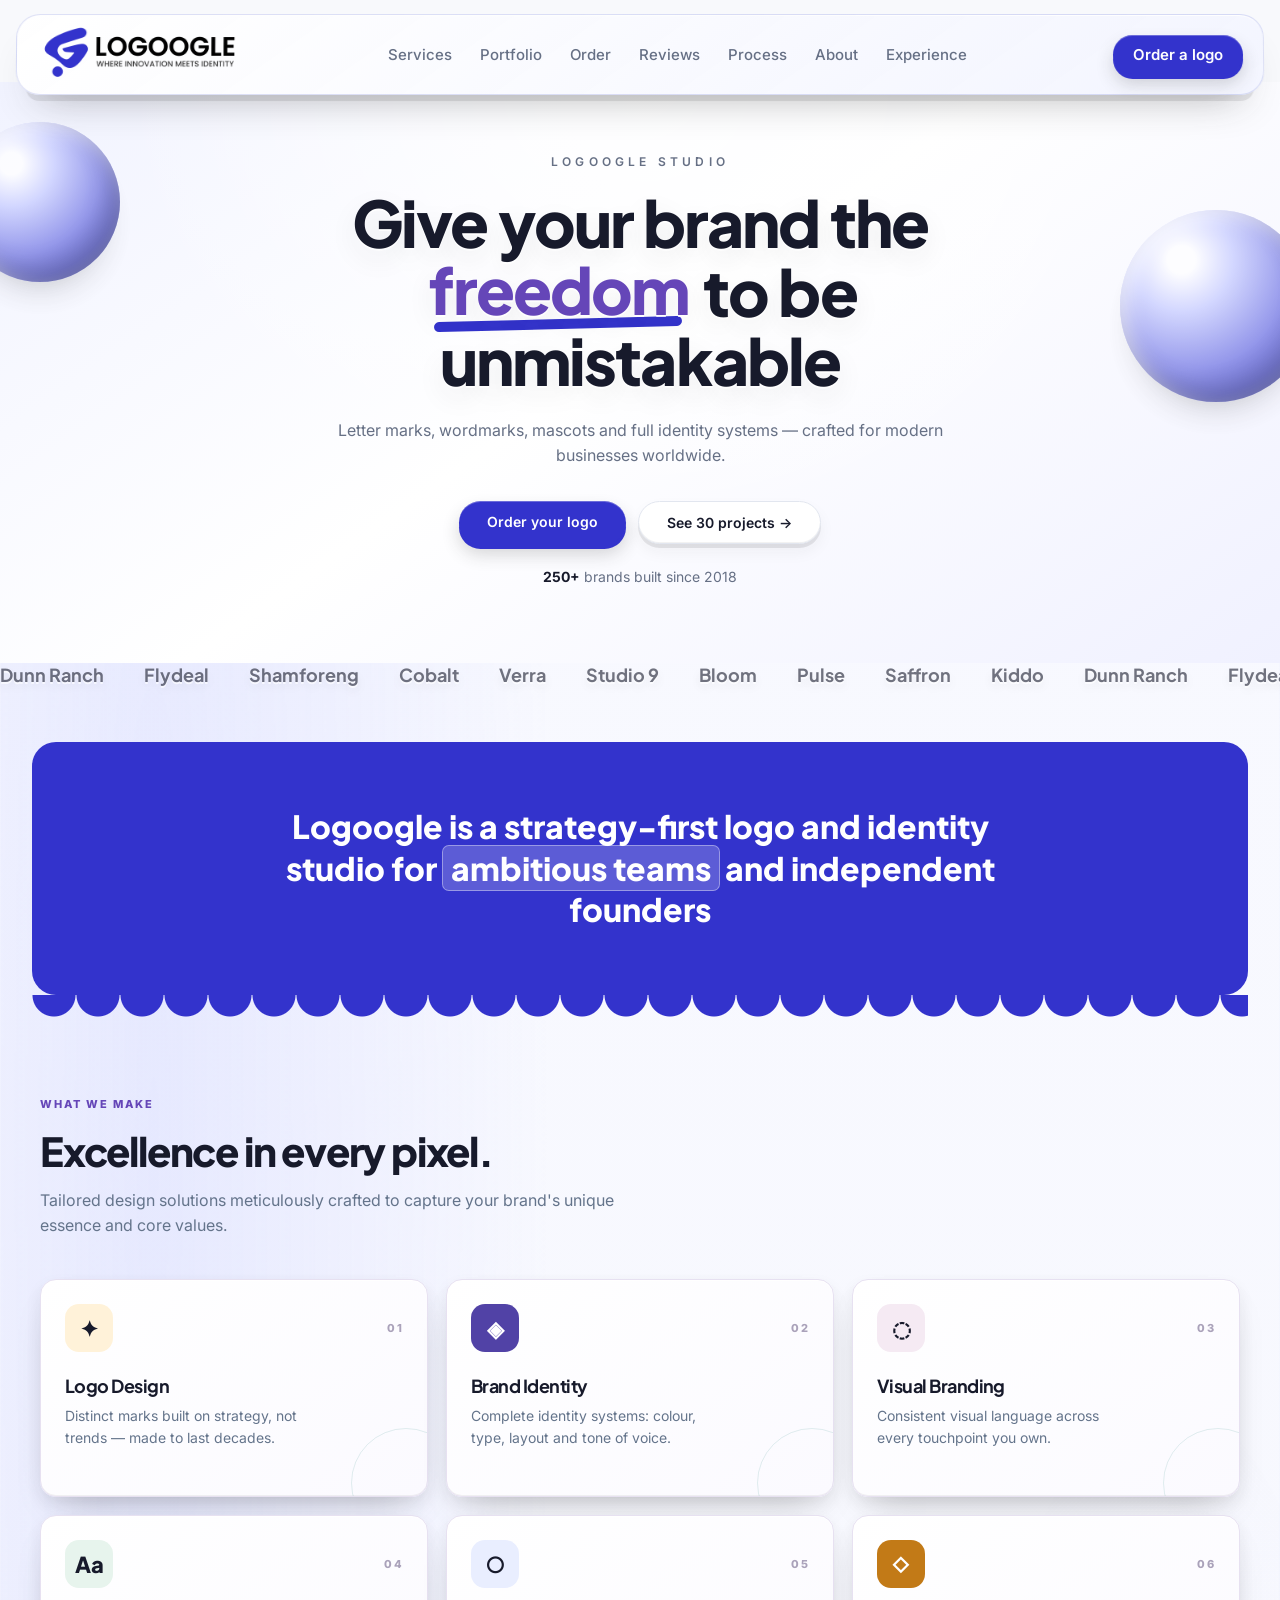
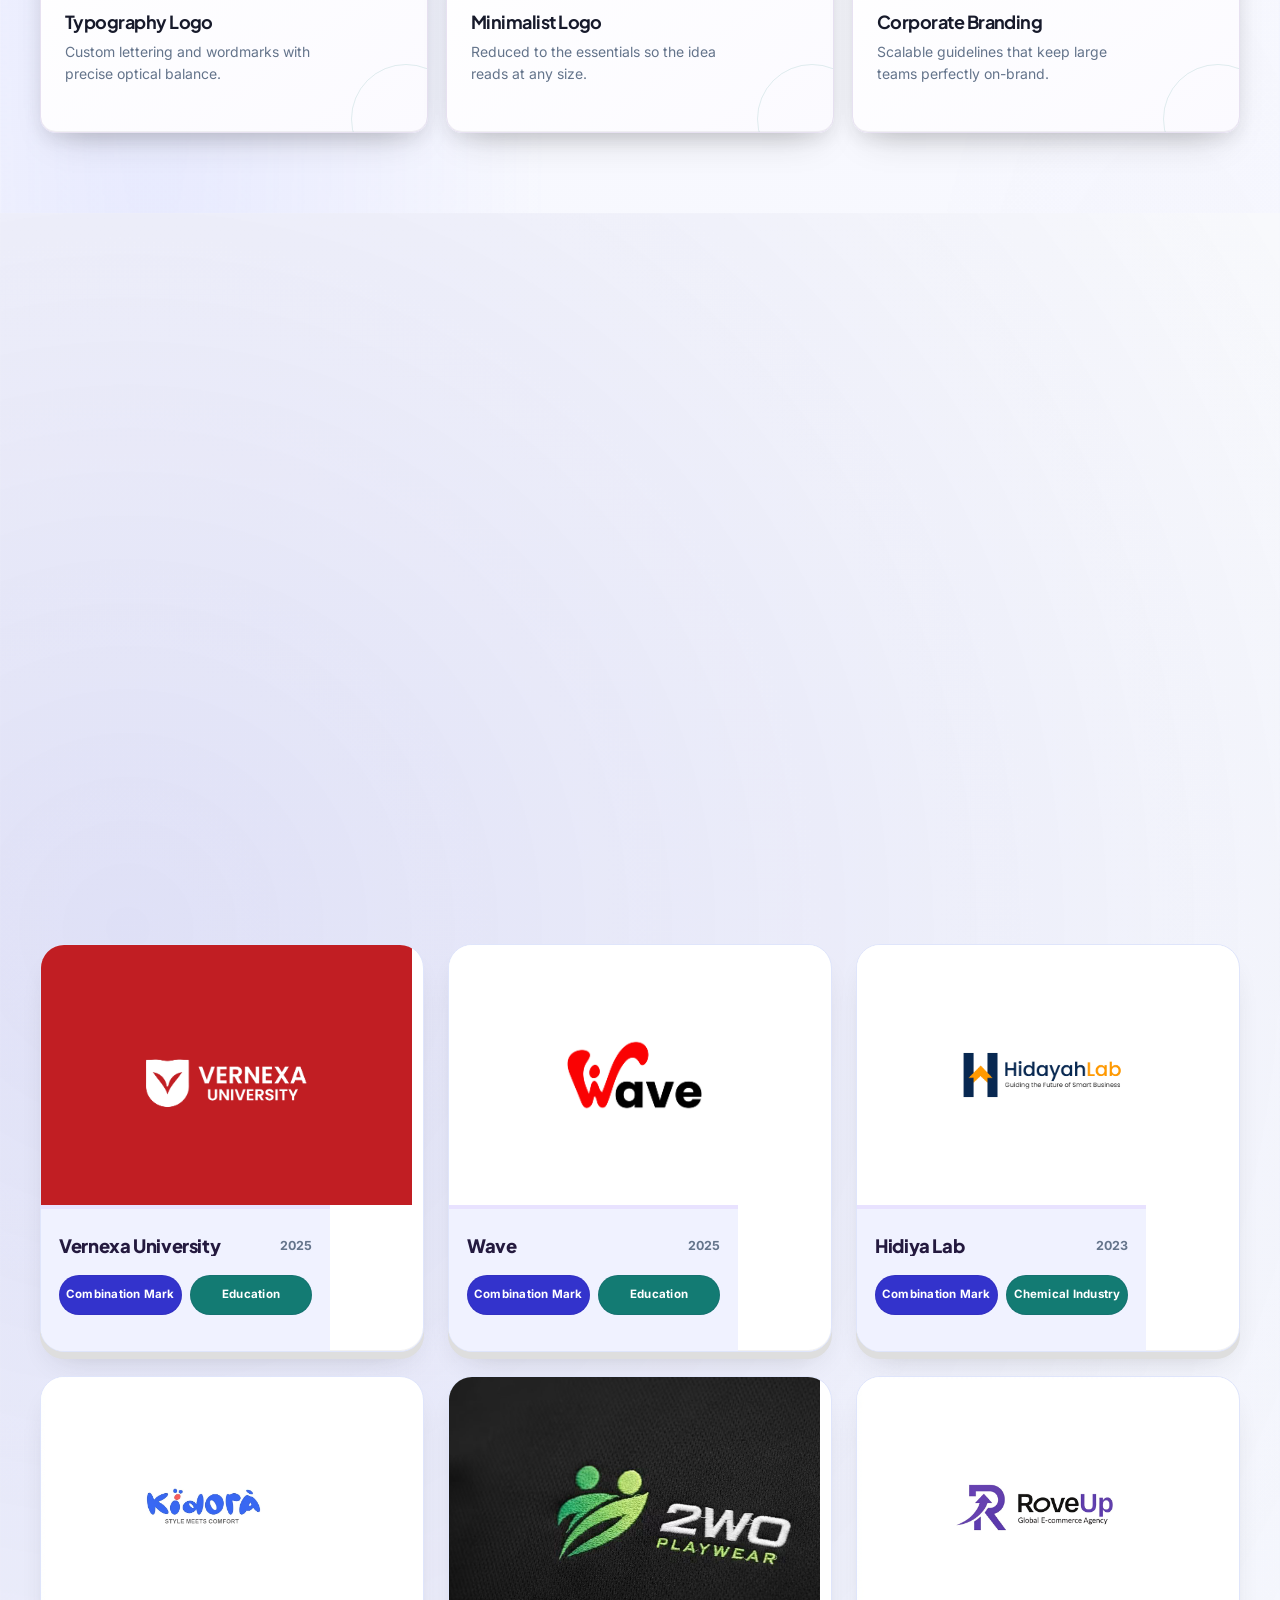
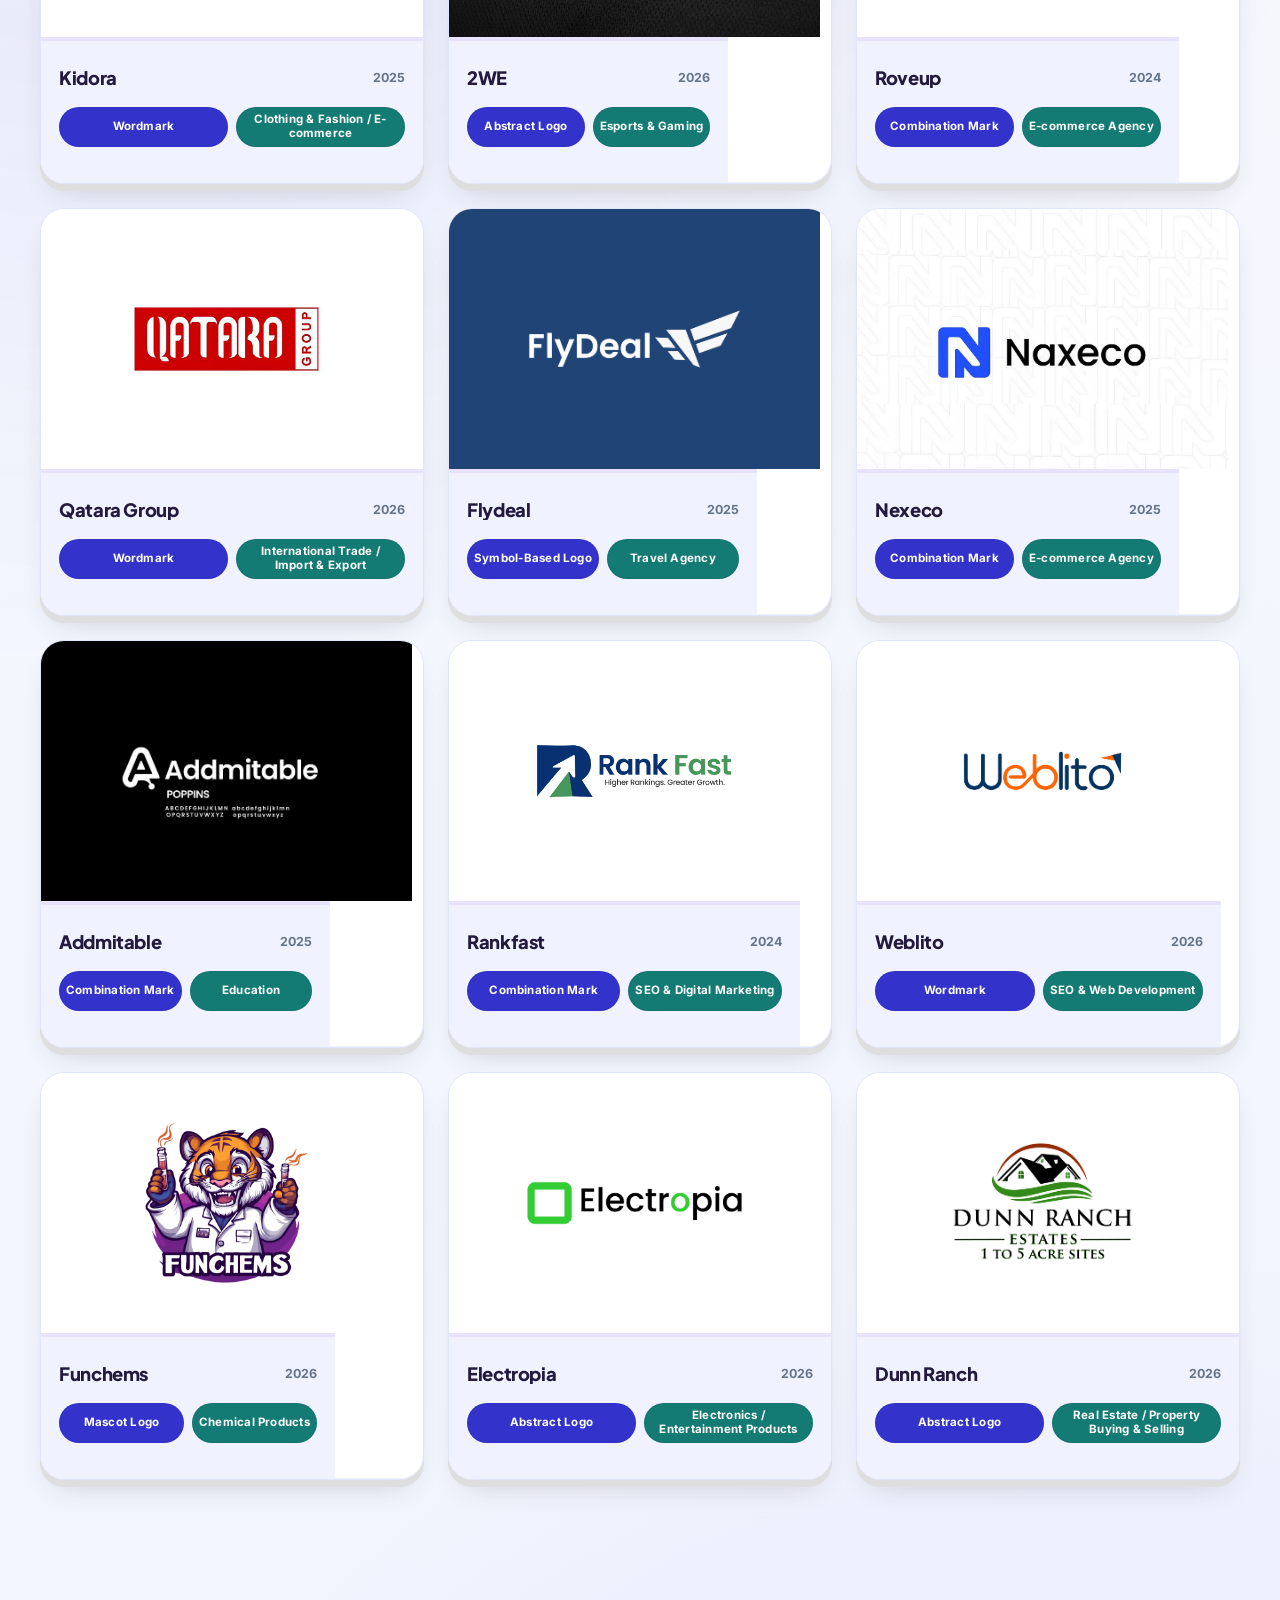
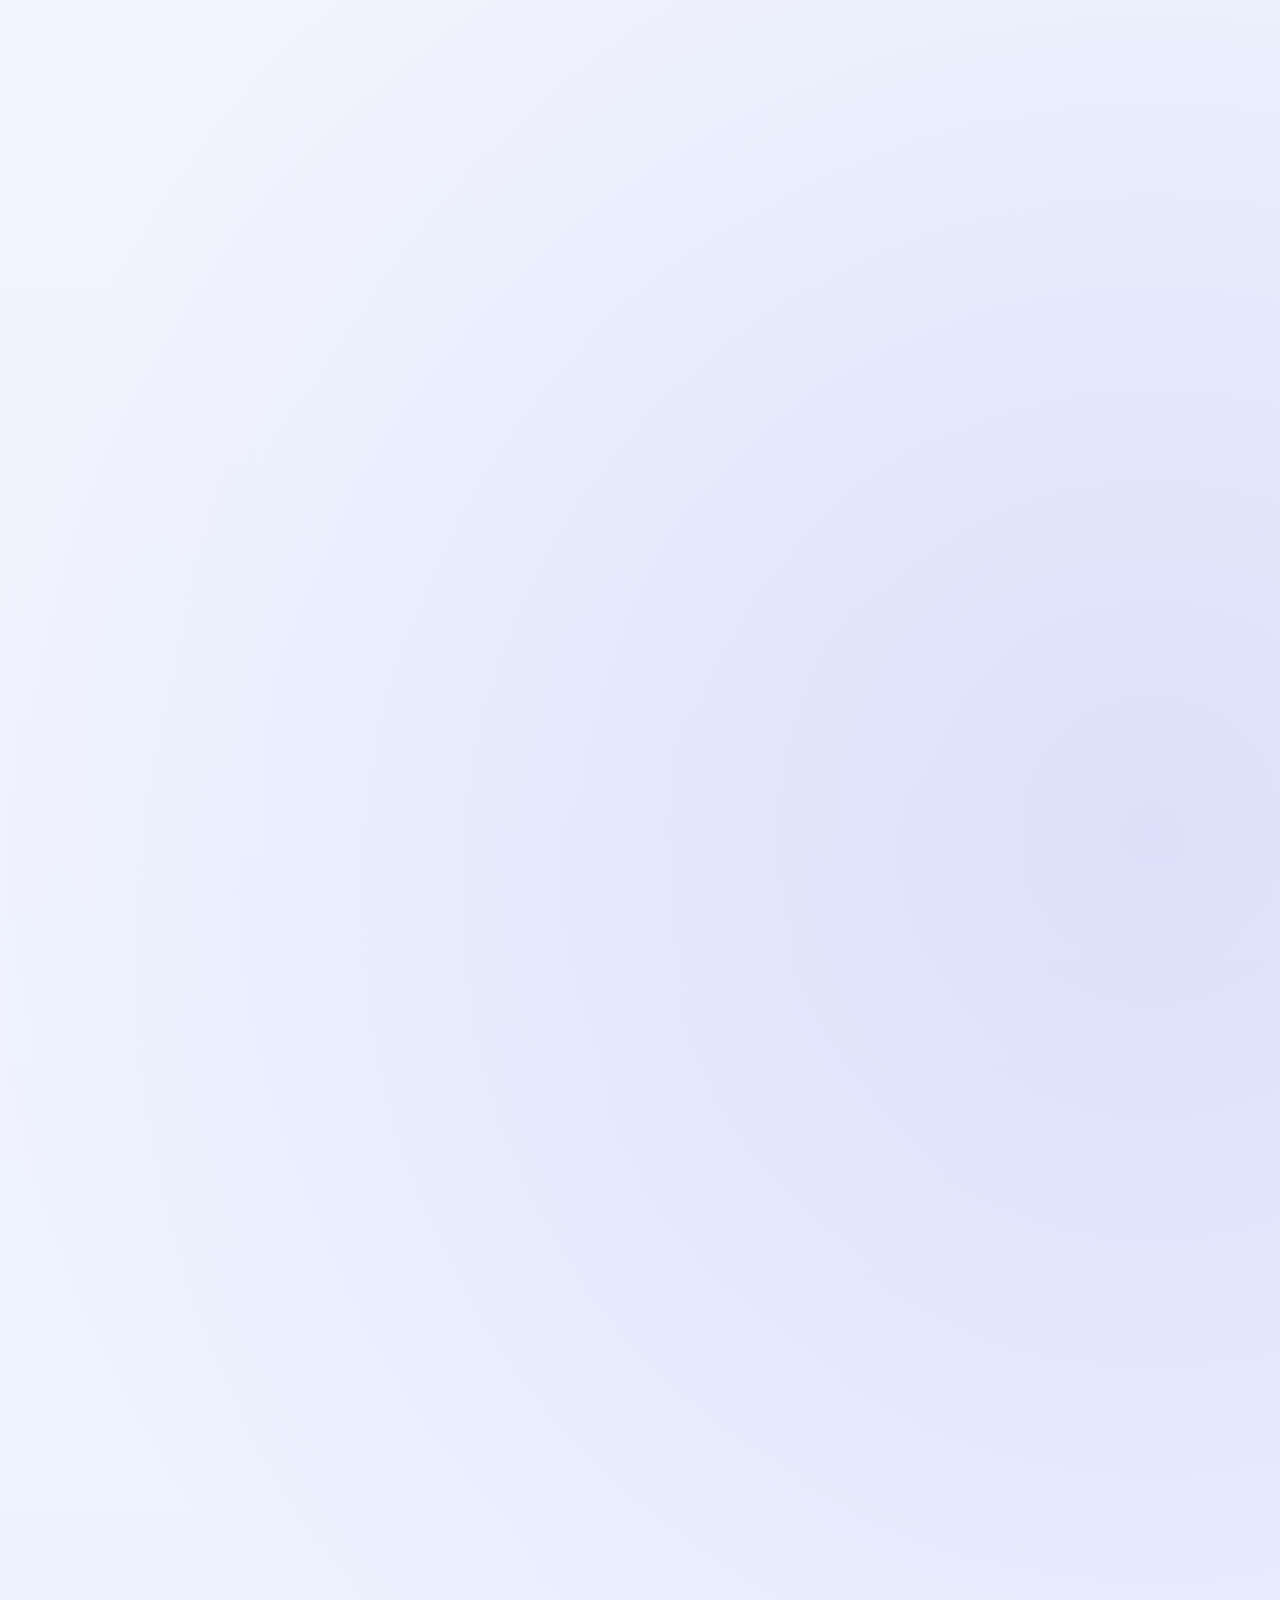
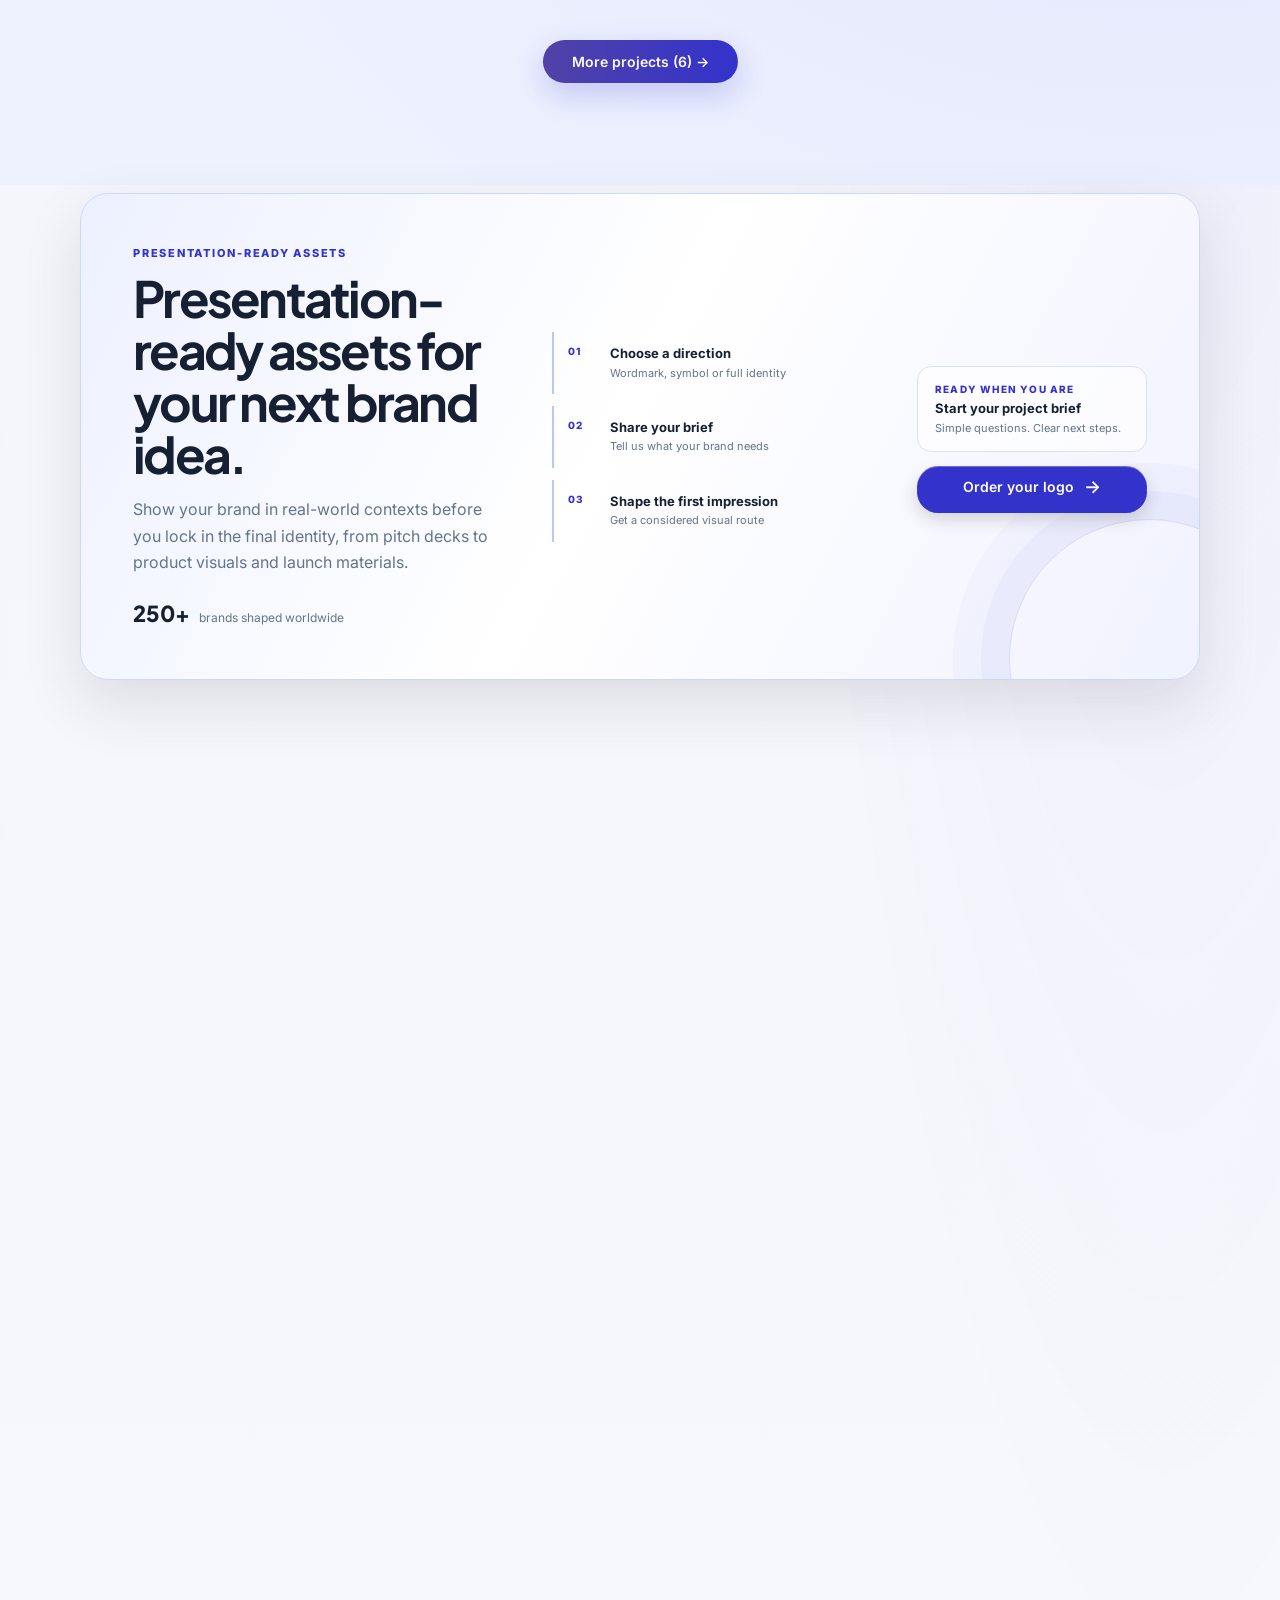
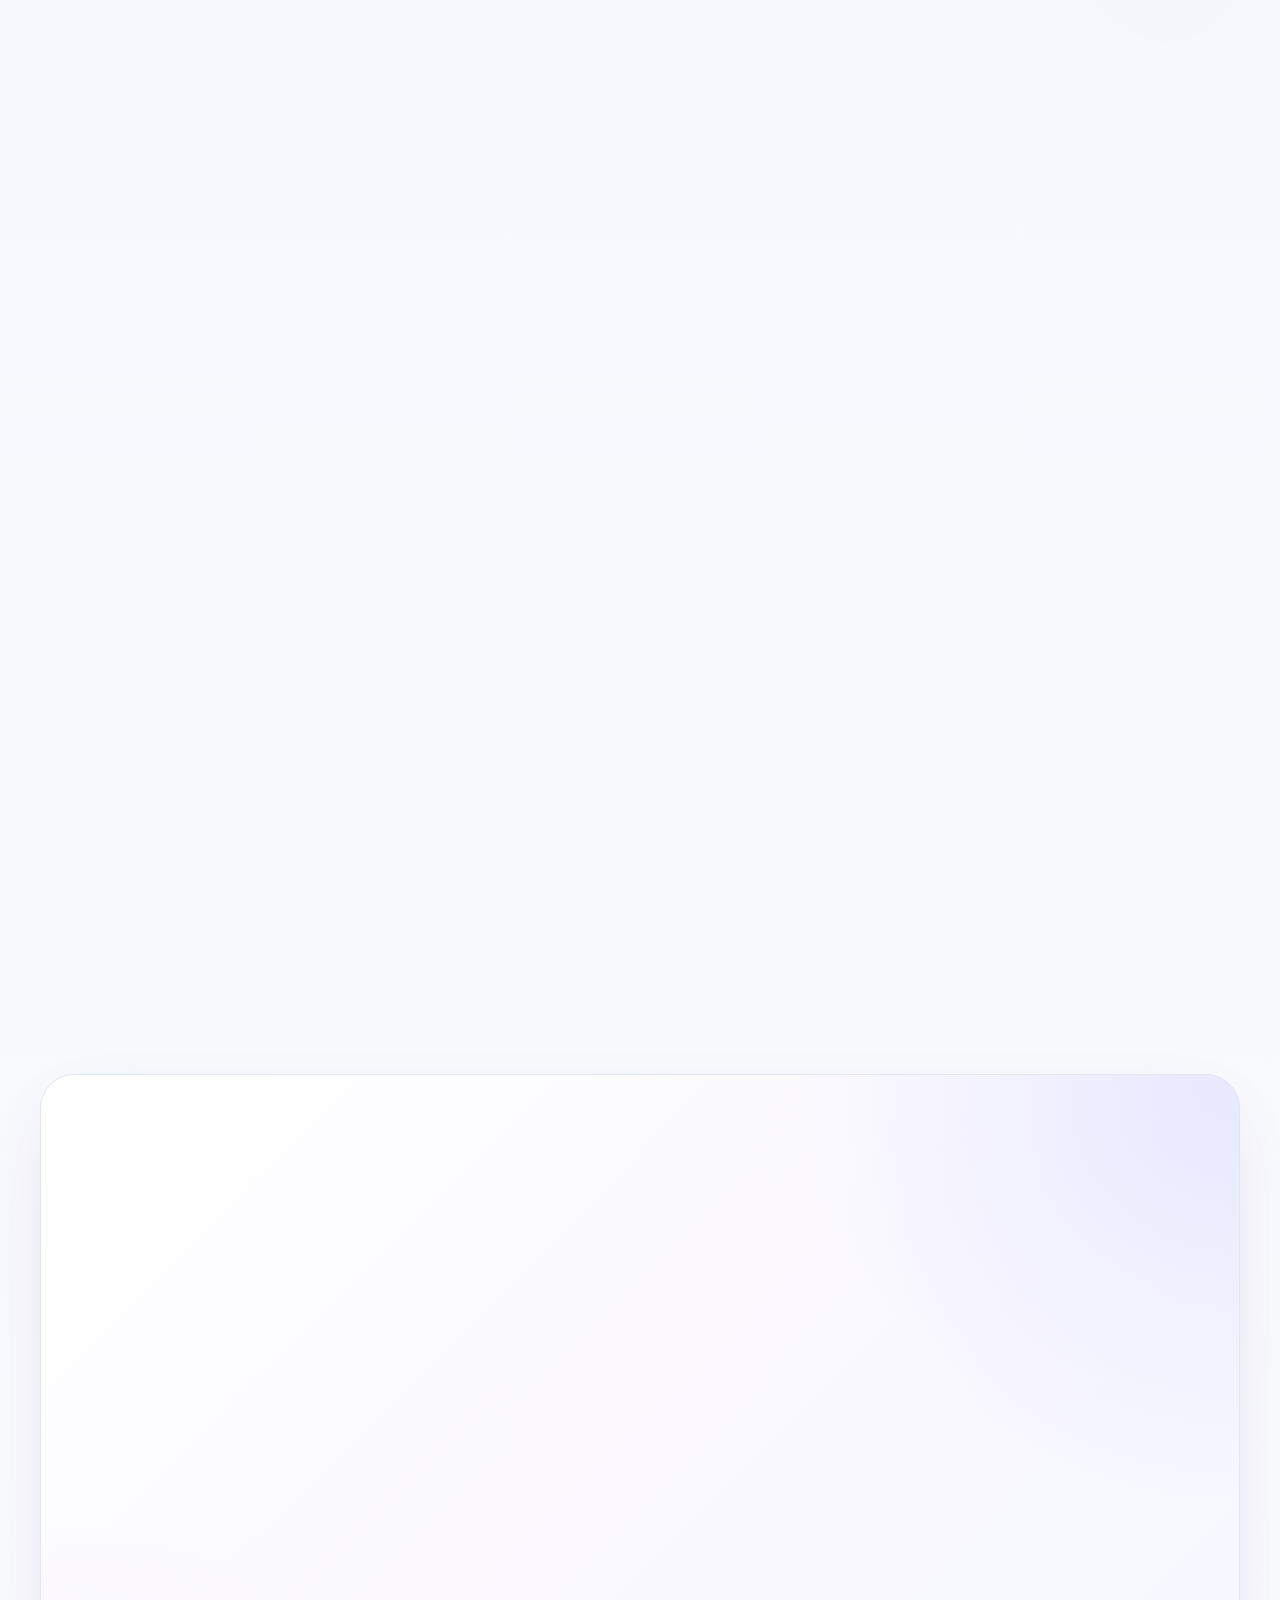
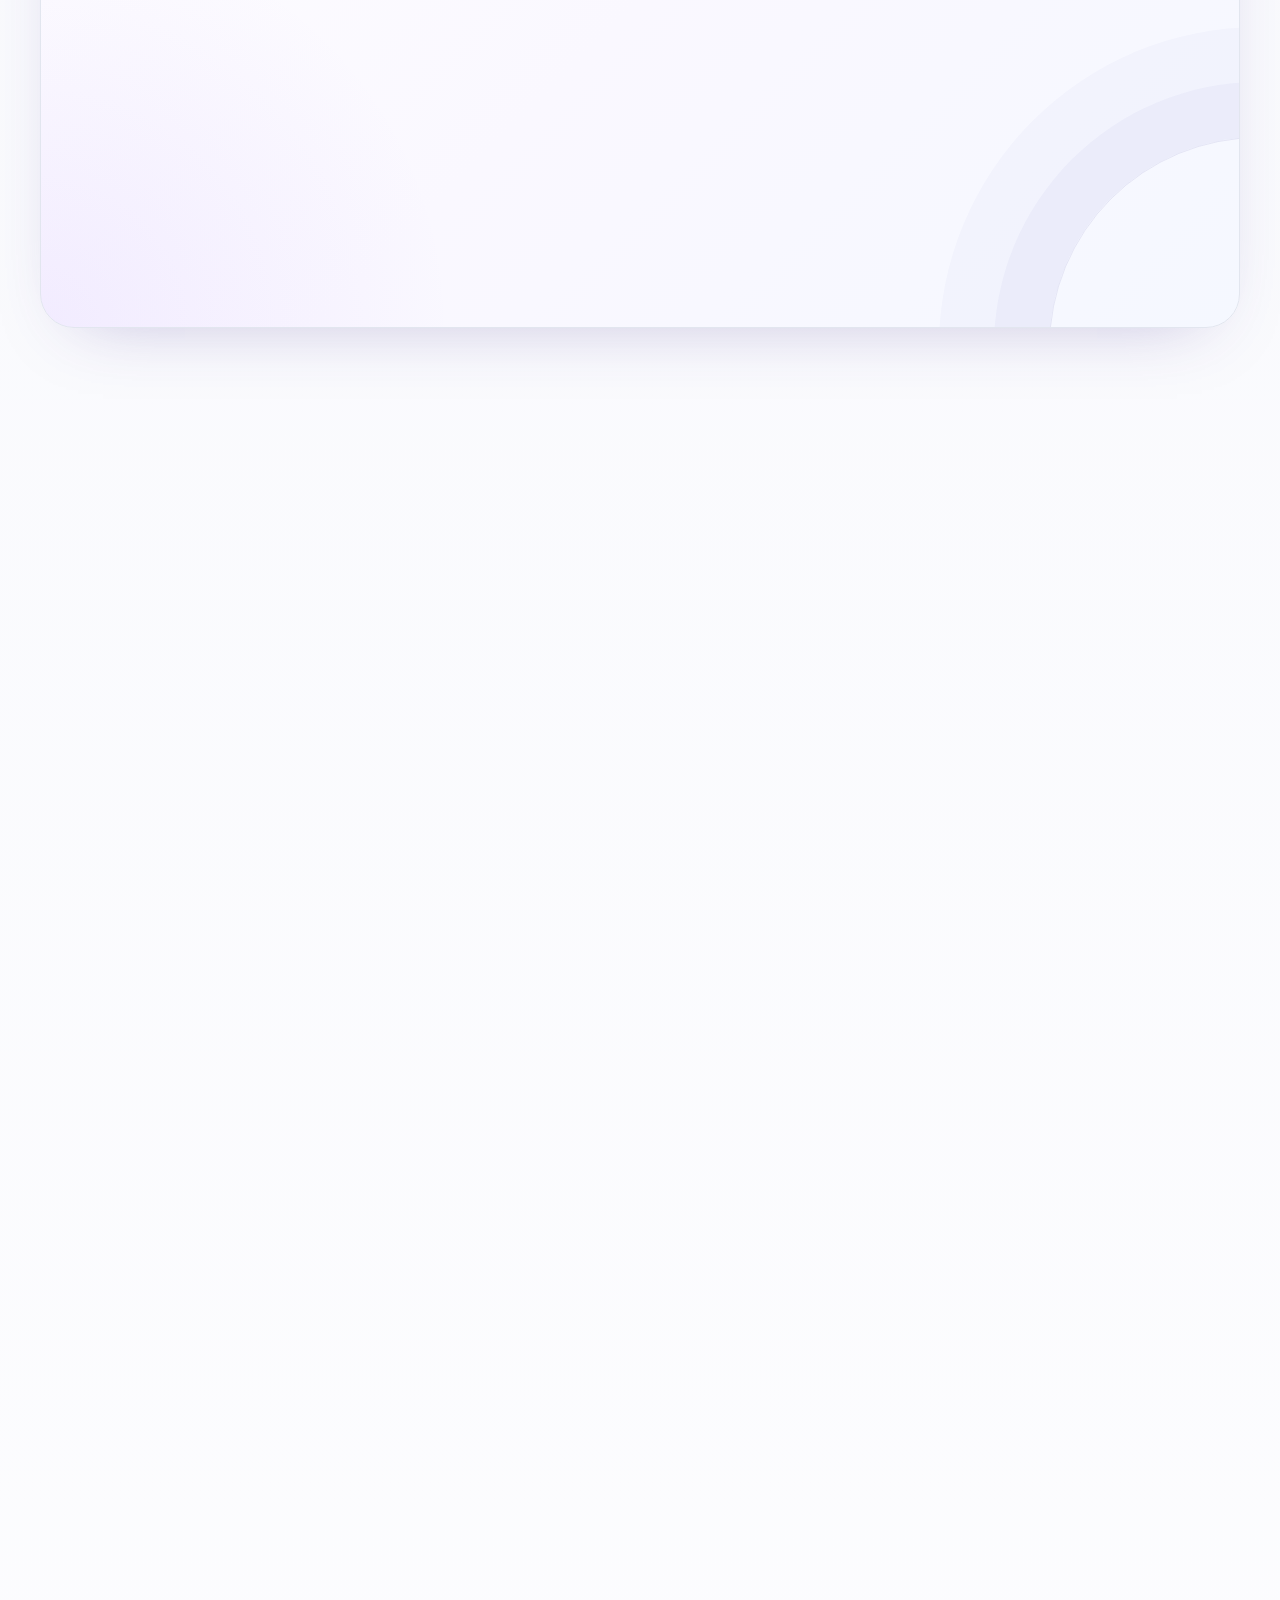
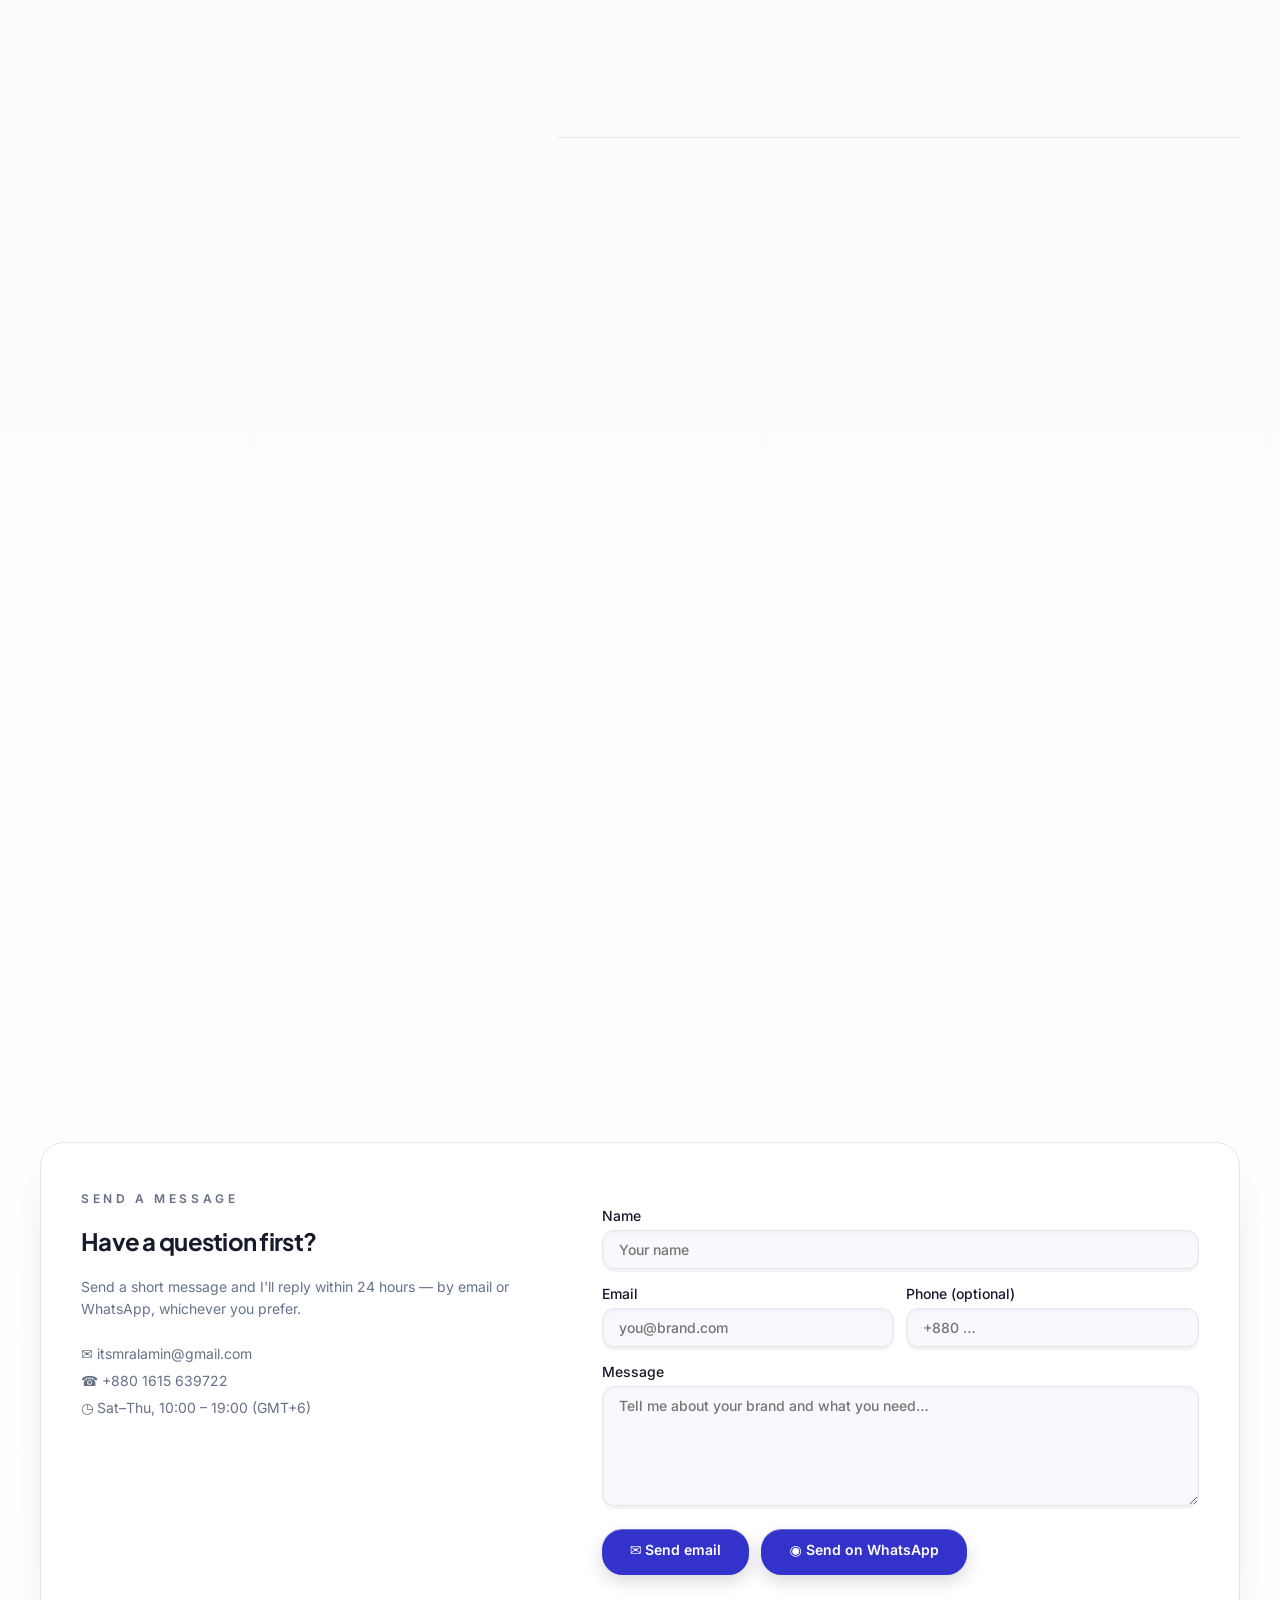
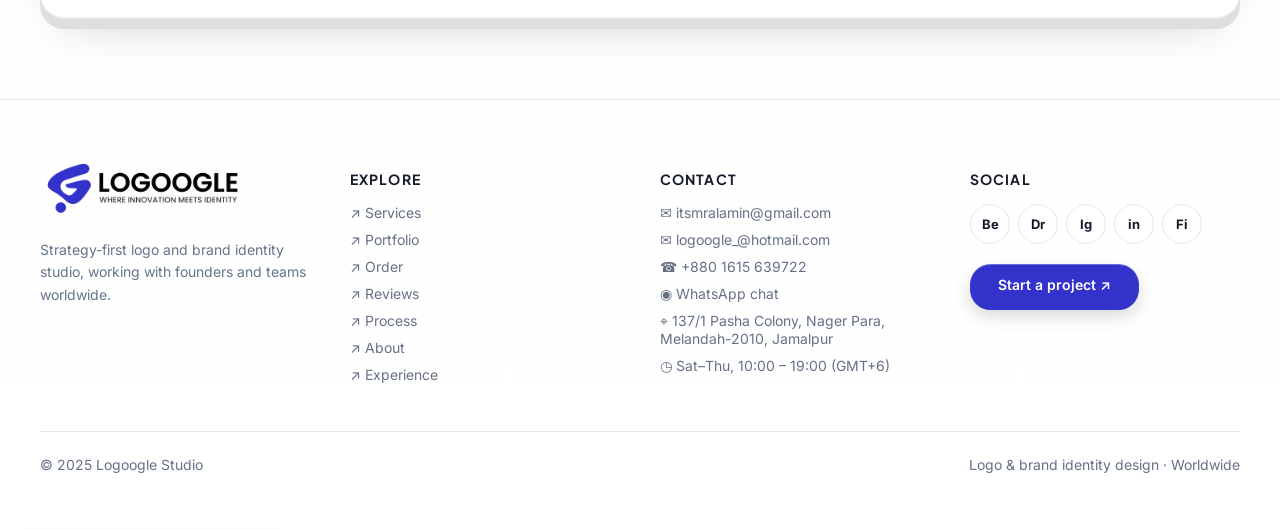
==== commit c70e6572: "Add files via upload" ====
--- a/index.html
+++ b/index.html
@@ -4,7 +4,7 @@
   <meta charset="utf-8">
   <meta name="viewport" content="width=device-width, initial-scale=1">
   <meta name="color-scheme" content="only light">
-  <meta name="theme-color" content="#f7f8fd">
+  <meta name="theme-color" content="#f8f9fc">
   <title>Loggogle — Logo & Brand Identity Designer</title>
   <meta name="description" content="Custom logo design, wordmarks, mascots and full brand identity systems by MD. AL AMIN.">
   <meta name="author" content="MD. AL AMIN">
@@ -12,13 +12,14 @@
   <meta property="og:description" content="Order a custom logo online. Strategy-first identity design worldwide.">
   <meta property="og:type" content="website">
   <meta name="twitter:card" content="summary_large_image">
-  <link rel="icon" href="Logoogle.png" type="image/png" sizes="256x256">
-  <link rel="shortcut icon" href="Logoogle.png" type="image/png" sizes="256x256">
-  <link rel="apple-touch-icon" href="Logoogle.png" type="image/png" sizes="180x180">
+  <link rel="icon" href="favicon.png" type="image/png">
+  <link rel="shortcut icon" href="favicon.png" type="image/png">
+  <link rel="apple-touch-icon" href="favicon.png" type="image/png">
   <link rel="preconnect" href="https://fonts.googleapis.com">
   <link rel="preconnect" href="https://fonts.gstatic.com" crossorigin>
   <link rel="stylesheet" href="https://fonts.googleapis.com/css2?family=Plus+Jakarta+Sans:wght@500;600;700;800&family=Inter:wght@400;500;600&display=swap">
-  <link rel="stylesheet" href="style.css">
+  <link rel="stylesheet" href="style.css?v=20261016-all-project-photos-fill">
+  <link rel="stylesheet" href="project-image-fallback.css?v=20261012-1">
 </head>
 
 <body class="home-page">
@@ -33,7 +34,7 @@
         <div class="header-row">
           <a href="#home" aria-label="Logoogle home">
             <span class="brand">
-              <img class="brand-logo" src="Logoogle-With-Tag-Line.png" alt="Logoogle — Where Innovation Meets Identity">
+              <img class="brand-logo" src="brand-lockup.png" alt="Logoogle — Where Innovation Meets Identity">
             </span>
           </a>
 
@@ -78,7 +79,7 @@
 
         <div class="actions">
           <a href="order.html" class="btn-primary">Order your logo</a>
-          <a href="#portfolio" class="btn-secondary">See 27 projects →</a>
+          <a href="#portfolio" class="btn-secondary">See 30 projects →</a>
         </div>
 
         <p class="stat"><strong>250+</strong> brands built since 2018</p>
@@ -178,601 +179,907 @@
     <section id="portfolio" class="section-tight">
       <div class="reveal">
         <h2>Designing brands that last.</h2>
-        <p class="lead muted">29 logo identities crafted for ambitious brands worldwide. Explore 29 projects here, then discover 6 more projects on the More Projects page.</p>
+        <p class="lead muted">30 logo identities crafted for ambitious brands worldwide. Explore these projects, then visit the More Projects page for six additional identities.</p>
       </div>
 
       <div class="portfolio-filters reveal" role="group" aria-label="Filter projects by logo type">
         <button class="portfolio-filter active" type="button" data-filter-type="all">All projects</button>
         <button class="portfolio-filter" type="button" data-filter-type="Letter Mark">Letter Mark</button>
         <button class="portfolio-filter" type="button" data-filter-type="Wordmark">Wordmark</button>
-        <button class="portfolio-filter" type="button" data-filter-type="Typography Logo">Typography Logo</button>
         <button class="portfolio-filter" type="button" data-filter-type="Combination Mark">Combination Mark</button>
-        <button class="portfolio-filter" type="button" data-filter-type="Abstract Mark">Abstract Mark</button>
+        <button class="portfolio-filter" type="button" data-filter-type="Abstract Logo">Abstract Logo</button>
         <button class="portfolio-filter" type="button" data-filter-type="Mascot Logo">Mascot Logo</button>
         <button class="portfolio-filter" type="button" data-filter-type="Emblem Logo">Emblem Logo</button>
-        <button class="portfolio-filter" type="button" data-filter-type="Minimalist Logo">Minimalist Logo</button>
+        <button class="portfolio-filter" type="button" data-filter-type="Symbol-Based Logo">Symbol-Based Logo</button>
       </div>
 
       <div id="portfolio-grid" class="portfolio-grid">
         <!-- =====================================================
-             PROJECT 01: Dunn Ranch
-             To change this project: edit image src, title, type or year.
-             Image file: assets/project-logos/01-dunn.svg
+             PROJECT 01: Xenon Corporation
+             To change this project: edit image src, title, type or year.
+             Image file: xenoncorporation.jpg
+             ===================================================== -->
+        <button class="project-card lift reveal" data-project="Xenon Corporation" type="button">
+          <div class="project-image-wrap project-theme">
+            <!-- EDIT PROJECT IMAGE HERE -->
+            <img class="project-image" src="xenoncorporation.jpg" alt="Xenon Corporation brand identity project" loading="lazy">
+          </div>
+          <div class="project-body">
+            <div class="project-top">
+              <span class="project-title">Xenon Corporation</span>
+              <span class="project-year">2025</span>
+            </div>
+            <div class="project-bottom" style="margin-top:8px">
+              <span class="tag project-theme logo-type-highlight">Letter Mark</span>
+              <span class="tag project-theme company-type-highlight">Corporate</span>
+              <span class="view">View details →</span></div>
+          </div>
+          <template class="project-detail" data-client="Xenon Corporation" data-tag="Corporate · Letter Mark" data-color="bg-sun-block">
+            <p data-brief>The Xenon Corporation letter mark gives the company a clear, professional identity suited to its corporate presence.</p>
+            <ul data-deliverables><li>Xenon Corporation letter mark</li><li>Primary and alternate logo lockups</li><li>Corporate identity applications</li><li>Digital and print-ready logo files</li></ul>
+          </template>
+        </button>
+        <!-- =====================================================
+             PROJECT 02: Duckzy
+             To change this project: edit image src, title, type or year.
+             Image file: assets/project-logos/02-flydeal.svg
+             ===================================================== -->
+        <button class="project-card lift reveal" data-project="Duckzy" type="button">
+          <div class="project-image-wrap project-theme logo-stage-blue">
+            <!-- EDIT PROJECT IMAGE HERE -->
+            <img class="project-image" src="duckzy.jpg" alt="Duckzy brand identity project" loading="lazy">
+          </div>
+          <div class="project-body">
+            <div class="project-top">
+              <span class="project-title">Duckzy</span>
+              <span class="project-year">2025</span>
+            </div>
+            <div class="project-bottom" style="margin-top:8px">
+              <span class="tag project-theme logo-type-highlight">Combination Mark</span>
+              <span class="tag project-theme company-type-highlight">Farm &amp; Agriculture</span>
+              <span class="view">View details →</span></div>
+          </div>
+          <template class="project-detail" data-client="Duckzy" data-tag="Farm &amp; Agriculture · Combination Mark" data-color="bg-sky-block">
+            <p data-brief>Duckzy's combination mark creates a recognizable identity for a business in farming and agriculture.</p>
+            <ul data-deliverables><li>Duckzy combination mark</li><li>Symbol and wordmark lockups</li><li>Agriculture brand applications</li><li>Digital and print-ready logo files</li></ul>
+          </template>
+        </button>
+        <!-- =====================================================
+             PROJECT 03: onepointproperties
+             To change this project: edit image src, title, type or year.
+             Image file: assets/project-logos/03-northwind.svg
+             ===================================================== -->
+        <button class="project-card lift reveal" data-project="One Point Properties" type="button">
+          <div class="project-image-wrap project-theme">
+            <!-- EDIT PROJECT IMAGE HERE -->
+            <img class="project-image" src="onepointproperties.jpg" alt="One Point Properties brand identity project" loading="lazy">
+          </div>
+          <div class="project-body">
+            <div class="project-top">
+              <span class="project-title">One Point Properties</span>
+              <span class="project-year">2025</span>
+            </div>
+            <div class="project-bottom" style="margin-top:8px">
+              <span class="tag project-theme logo-type-highlight">Combination Mark</span>
+              <span class="tag project-theme company-type-highlight">Real Estate</span>
+              <span class="view">View details →</span></div>
+          </div>
+          <template class="project-detail" data-client="One Point Properties" data-tag="Real Estate · Combination Mark" data-color="bg-mint-block">
+            <p data-brief>The One Point Properties combination mark gives the real estate business a clear identity for presenting its property services.</p>
+            <ul data-deliverables><li>One Point Properties combination mark</li><li>Symbol and wordmark lockups</li><li>Real estate brand applications</li><li>Digital and print-ready logo files</li></ul>
+          </template>
+        </button>
+        <!-- =====================================================
+             PROJECT 04: Vernexa University
+             To change this project: edit image src, title, type or year.
+             Image file: assets/project-logos/04-cobalt.svg
+             ===================================================== -->
+        <button class="project-card lift reveal" data-project="Vernexa University" type="button">
+          <div class="project-image-wrap project-theme">
+            <!-- EDIT PROJECT IMAGE HERE -->
+            <img class="project-image" src="vernexauniversity.jpeg" alt="Vernexa University brand identity project" loading="lazy">
+          </div>
+          <div class="project-body">
+            <div class="project-top">
+              <span class="project-title">Vernexa University</span>
+              <span class="project-year">2025</span>
+            </div>
+            <div class="project-bottom" style="margin-top:8px">
+              <span class="tag project-theme logo-type-highlight">Combination Mark</span>
+              <span class="tag project-theme company-type-highlight">Education</span>
+              <span class="view">View details →</span></div>
+          </div>
+          <template class="project-detail" data-client="Vernexa University" data-tag="Education · Combination Mark" data-color="bg-coral">
+            <p data-brief>The Vernexa University combination mark provides a consistent identity for an educational institution and its academic communications.</p>
+            <ul data-deliverables><li>Vernexa University combination mark</li><li>Symbol and wordmark lockups</li><li>Education brand applications</li><li>Digital and print-ready logo files</li></ul>
+          </template>
+        </button>
+        <!-- =====================================================
+             PROJECT 05: Verra
+             To change this project: edit image src, title, type or year.
+             Image file: assets/project-logos/05-verra.svg
+             ===================================================== -->
+        <button class="project-card lift reveal" data-project="Wave" type="button">
+          <div class="project-image-wrap project-theme">
+            <!-- EDIT PROJECT IMAGE HERE -->
+            <img class="project-image" src="wave.jpg" alt="Wave brand identity project" loading="lazy">
+          </div>
+          <div class="project-body">
+            <div class="project-top">
+              <span class="project-title">Wave</span>
+              <span class="project-year">2025</span>
+            </div>
+            <div class="project-bottom" style="margin-top:8px">
+              <span class="tag project-theme logo-type-highlight">Combination Mark</span>
+              <span class="tag project-theme company-type-highlight">Education</span>
+              <span class="view">View details →</span></div>
+          </div>
+          <template class="project-detail" data-client="Wave" data-tag="Education · Combination Mark" data-color="bg-violet-block">
+            <p data-brief>The Wave logo pairs a distinctive flowing symbol with a bold wordmark to create a clear, memorable combination mark for education.</p>
+            <ul data-deliverables><li>Wave combination mark</li><li>Symbol and wordmark lockups</li><li>Education brand applications</li><li>Digital and print-ready logo files</li></ul>
+          </template>
+        </button>
+        <!-- =====================================================
+             PROJECT 06: Studio 9
+             To change this project: edit image src, title, type or year.
+             Image file: assets/project-logos/06-studio9.svg
+             ===================================================== -->
+        <button class="project-card lift reveal" data-project="Hidiya Lab" type="button">
+          <div class="project-image-wrap project-theme">
+            <!-- EDIT PROJECT IMAGE HERE -->
+            <img class="project-image" src="hidiyahlab.jpg" alt="Hidiya Lab brand identity project" loading="lazy">
+          </div>
+          <div class="project-body">
+            <div class="project-top">
+              <span class="project-title">Hidiya Lab</span>
+              <span class="project-year">2023</span>
+            </div>
+            <div class="project-bottom" style="margin-top:8px">
+              <span class="tag project-theme logo-type-highlight">Combination Mark</span>
+              <span class="tag project-theme company-type-highlight">Chemical Industry</span>
+              <span class="view">View details →</span></div>
+          </div>
+          <template class="project-detail" data-client="Hidiya Lab" data-tag="Chemical Industry · Combination Mark" data-color="bg-sun-block">
+            <p data-brief>The Hidiya Lab combination mark presents the company with a clear identity for its work in the chemical industry.</p>
+            <ul data-deliverables><li>Hidiya Lab combination mark</li><li>Symbol and wordmark lockups</li><li>Chemical industry brand applications</li><li>Digital and print-ready logo files</li></ul>
+          </template>
+        </button>
+        <!-- =====================================================
+             PROJECT 07: Bloom Skin
+             To change this project: edit image src, title, type or year.
+             Image file: assets/project-logos/07-bloom.svg
+             ===================================================== -->
+        <button class="project-card lift reveal" data-project="Kidora" type="button">
+          <div class="project-image-wrap project-theme">
+            <!-- EDIT PROJECT IMAGE HERE -->
+            <img class="project-image" src="kidora.jpg" alt="Kidora brand identity project" loading="lazy">
+          </div>
+          <div class="project-body">
+            <div class="project-top">
+              <span class="project-title">Kidora</span>
+              <span class="project-year">2025</span>
+            </div>
+            <div class="project-bottom" style="margin-top:8px">
+              <span class="tag project-theme logo-type-highlight">Wordmark</span>
+              <span class="tag project-theme company-type-highlight">Clothing &amp; Fashion / E-commerce</span>
+              <span class="view">View details →</span></div>
+          </div>
+          <template class="project-detail" data-client="Kidora" data-tag="Clothing &amp; Fashion / E-commerce · Wordmark" data-color="bg-pink-block">
+            <p data-brief>The Kidora wordmark creates a recognizable brand identity for a clothing and fashion business serving customers through e-commerce.</p>
+            <ul data-deliverables><li>Kidora custom wordmark</li><li>Primary and alternate wordmark lockups</li><li>Fashion and online-store brand applications</li><li>Digital and print-ready logo files</li></ul>
+          </template>
+        </button>
+        <!-- =====================================================
+             PROJECT 08: Pulse Sports
+             To change this project: edit image src, title, type or year.
+             Image file: assets/project-logos/08-pulse.svg
+             ===================================================== -->
+        <button class="project-card lift reveal" data-project="2WE" type="button">
+          <div class="project-image-wrap project-theme">
+            <!-- EDIT PROJECT IMAGE HERE -->
+            <img class="project-image" src="2we.jpg" alt="2WE brand identity project" loading="lazy">
+          </div>
+          <div class="project-body">
+            <div class="project-top">
+              <span class="project-title">2WE</span>
+              <span class="project-year">2026</span>
+            </div>
+            <div class="project-bottom" style="margin-top:8px">
+              <span class="tag project-theme logo-type-highlight">Abstract Logo</span>
+              <span class="tag project-theme company-type-highlight">Esports &amp; Gaming</span>
+              <span class="view">View details →</span></div>
+          </div>
+          <template class="project-detail" data-client="2WE" data-tag="Esports &amp; Gaming · Abstract Logo" data-color="bg-sky-block">
+            <p data-brief>An energetic abstract emblem paired with the 2WE Playwear wordmark creates a distinctive identity for the esports and gaming space.</p>
+            <ul data-deliverables><li>2WE abstract logo</li><li>Primary and alternate logo lockups</li><li>Esports and gaming brand applications</li><li>Digital and print-ready logo files</li></ul>
+          </template>
+        </button>
+        <!-- =====================================================
+             PROJECT 09: Saffron Table
+             To change this project: edit image src, title, type or year.
+             Image file: assets/project-logos/09-saffron.svg
+             ===================================================== -->
+        <button class="project-card lift reveal" data-project="Roveup" type="button">
+          <div class="project-image-wrap project-theme">
+            <!-- EDIT PROJECT IMAGE HERE -->
+            <img class="project-image" src="roveup.jpg" alt="Roveup brand identity project" loading="lazy">
+          </div>
+          <div class="project-body">
+            <div class="project-top">
+              <span class="project-title">Roveup</span>
+              <span class="project-year">2024</span>
+            </div>
+            <div class="project-bottom" style="margin-top:8px">
+              <span class="tag project-theme logo-type-highlight">Combination Mark</span>
+              <span class="tag project-theme company-type-highlight">E-commerce Agency</span>
+              <span class="view">View details →</span></div>
+          </div>
+          <template class="project-detail" data-client="Roveup" data-tag="E-commerce Agency · Combination Mark" data-color="bg-coral">
+            <p data-brief>The Roveup combination mark gives an e-commerce agency a distinct, professional identity for its digital services.</p>
+            <ul data-deliverables><li>Roveup combination mark</li><li>Symbol and wordmark lockups</li><li>E-commerce agency brand applications</li><li>Digital and print-ready logo files</li></ul>
+          </template>
+        </button>
+        <!-- =====================================================
+             PROJECT 10: Kiddo Learn
+             To change this project: edit image src, title, type or year.
+             Image file: assets/project-logos/10-kiddo.svg
+             ===================================================== -->
+        <button class="project-card lift reveal" data-project="Qatara Group" type="button">
+          <div class="project-image-wrap project-theme">
+            <!-- EDIT PROJECT IMAGE HERE -->
+            <img class="project-image" src="qataragroup.jpg" alt="Qatara Group brand identity project" loading="lazy">
+          </div>
+          <div class="project-body">
+            <div class="project-top">
+              <span class="project-title">Qatara Group</span>
+              <span class="project-year">2026</span>
+            </div>
+            <div class="project-bottom" style="margin-top:8px">
+              <span class="tag project-theme logo-type-highlight">Wordmark</span>
+              <span class="tag project-theme company-type-highlight">International Trade / Import &amp; Export</span>
+              <span class="view">View details →</span></div>
+          </div>
+          <template class="project-detail" data-client="Qatara Group" data-tag="International Trade / Import &amp; Export · Wordmark" data-color="bg-mint-block">
+            <p data-brief>The Qatara Group wordmark gives the international trade business a clear identity for its import and export services.</p>
+            <ul data-deliverables><li>Qatara Group wordmark</li><li>Primary and alternate wordmark lockups</li><li>International trade brand applications</li><li>Digital and print-ready logo files</li></ul>
+          </template>
+        </button>
+        <!-- =====================================================
+             PROJECT 11: Atlas Ventures
+             To change this project: edit image src, title, type or year.
+             Image file: assets/project-logos/11-atlas.svg
+             ===================================================== -->
+        <button class="project-card lift reveal" data-project="Flydeal" type="button">
+          <div class="project-image-wrap project-theme">
+            <!-- EDIT PROJECT IMAGE HERE -->
+            <img class="project-image" src="flydeal.jpg" alt="Flydeal brand identity project" loading="lazy">
+          </div>
+          <div class="project-body">
+            <div class="project-top">
+              <span class="project-title">Flydeal</span>
+              <span class="project-year">2025</span>
+            </div>
+            <div class="project-bottom" style="margin-top:8px">
+              <span class="tag project-theme logo-type-highlight">Symbol-Based Logo</span>
+              <span class="tag project-theme company-type-highlight">Travel Agency</span>
+              <span class="view">View details →</span></div>
+          </div>
+          <template class="project-detail" data-client="Flydeal" data-tag="Travel Agency · Symbol-Based Logo" data-color="bg-violet-block">
+            <p data-brief>Flydeal's symbol-based logo gives the travel agency a recognizable identity for its travel planning and booking services.</p>
+            <ul data-deliverables><li>Flydeal standalone symbol</li><li>Symbol and name lockups</li><li>Travel agency brand applications</li><li>Digital and print-ready logo files</li></ul>
+          </template>
+        </button>
+        <!-- =====================================================
+             PROJECT 12: Ember Goods
+             To change this project: edit image src, title, type or year.
+             Image file: assets/project-logos/12-ember.svg
+             ===================================================== -->
+        <button class="project-card lift reveal" data-project="Nexeco" type="button">
+          <div class="project-image-wrap project-theme">
+            <!-- EDIT PROJECT IMAGE HERE -->
+            <img class="project-image" src="nexeco.jpg" alt="Nexeco brand identity project" loading="lazy">
+          </div>
+          <div class="project-body">
+            <div class="project-top">
+              <span class="project-title">Nexeco</span>
+              <span class="project-year">2025</span>
+            </div>
+            <div class="project-bottom" style="margin-top:8px">
+              <span class="tag project-theme logo-type-highlight">Combination Mark</span>
+              <span class="tag project-theme company-type-highlight">E-commerce Agency</span>
+              <span class="view">View details →</span></div>
+          </div>
+          <template class="project-detail" data-client="Nexeco" data-tag="E-commerce Agency · Combination Mark" data-color="bg-coral">
+            <p data-brief>The Nexeco combination mark gives the e-commerce agency a clear identity for presenting its services to online businesses.</p>
+            <ul data-deliverables><li>Nexeco combination mark</li><li>Symbol and wordmark lockups</li><li>E-commerce agency brand applications</li><li>Digital and print-ready logo files</li></ul>
+          </template>
+        </button>
+        <!-- =====================================================
+             PROJECT 13: Lumen Skin
+             To change this project: edit image src, title, type or year.
+             Image file: assets/project-logos/13-lumen.svg
+             ===================================================== -->
+        <button class="project-card lift reveal" data-project="Addmitable" type="button">
+          <div class="project-image-wrap project-theme">
+            <!-- EDIT PROJECT IMAGE HERE -->
+            <img class="project-image" src="addmitable.jpg" alt="Addmitable brand identity project" loading="lazy">
+          </div>
+          <div class="project-body">
+            <div class="project-top">
+              <span class="project-title">Addmitable</span>
+              <span class="project-year">2025</span>
+            </div>
+            <div class="project-bottom" style="margin-top:8px">
+              <span class="tag project-theme logo-type-highlight">Combination Mark</span>
+              <span class="tag project-theme company-type-highlight">Education</span>
+              <span class="view">View details →</span></div>
+          </div>
+          <template class="project-detail" data-client="Addmitable" data-tag="Education · Combination Mark" data-color="bg-pink-block">
+            <p data-brief>The Addmitable combination mark gives the education business a clear identity for communicating its learning services.</p>
+            <ul data-deliverables><li>Addmitable combination mark</li><li>Symbol and wordmark lockups</li><li>Education brand applications</li><li>Digital and print-ready logo files</li></ul>
+          </template>
+        </button>
+        <!-- =====================================================
+             PROJECT 14: Terra FC
+             To change this project: edit image src, title, type or year.
+             Image file: assets/project-logos/14-terra.svg
+             ===================================================== -->
+        <button class="project-card lift reveal" data-project="Rankfast" type="button">
+          <div class="project-image-wrap project-theme">
+            <!-- EDIT PROJECT IMAGE HERE -->
+            <img class="project-image" src="rankfast.jpg" alt="Rankfast brand identity project" loading="lazy">
+          </div>
+          <div class="project-body">
+            <div class="project-top">
+              <span class="project-title">Rankfast</span>
+              <span class="project-year">2024</span>
+            </div>
+            <div class="project-bottom" style="margin-top:8px">
+              <span class="tag project-theme logo-type-highlight">Combination Mark</span>
+              <span class="tag project-theme company-type-highlight">SEO &amp; Digital Marketing</span>
+              <span class="view">View details →</span></div>
+          </div>
+          <template class="project-detail" data-client="Rankfast" data-tag="SEO &amp; Digital Marketing · Combination Mark" data-color="bg-mint-block">
+            <p data-brief>The Rankfast combination mark gives an SEO and digital marketing business a memorable identity aligned with its online services.</p>
+            <ul data-deliverables><li>Rankfast combination mark</li><li>Symbol and wordmark lockups</li><li>SEO and digital marketing brand applications</li><li>Digital and print-ready logo files</li></ul>
+          </template>
+        </button>
+        <!-- =====================================================
+             PROJECT 15: Quanta Pay
+             To change this project: edit image src, title, type or year.
+             Image file: assets/project-logos/15-quanta.svg
+             ===================================================== -->
+        <button class="project-card lift reveal" data-project="Weblito" type="button">
+          <div class="project-image-wrap project-theme">
+            <!-- EDIT PROJECT IMAGE HERE -->
+            <img class="project-image" src="weblito.jpg" alt="Weblito brand identity project" loading="lazy">
+          </div>
+          <div class="project-body">
+            <div class="project-top">
+              <span class="project-title">Weblito</span>
+              <span class="project-year">2026</span>
+            </div>
+            <div class="project-bottom" style="margin-top:8px">
+              <span class="tag project-theme logo-type-highlight">Wordmark</span>
+              <span class="tag project-theme company-type-highlight">SEO &amp; Web Development</span>
+              <span class="view">View details →</span></div>
+          </div>
+          <template class="project-detail" data-client="Weblito" data-tag="SEO &amp; Web Development · Wordmark" data-color="bg-sky-block">
+            <p data-brief>The Weblito wordmark gives the SEO and web development business a clear identity for its digital services.</p>
+            <ul data-deliverables><li>Weblito custom wordmark</li><li>Primary and alternate wordmark lockups</li><li>SEO and web development brand applications</li><li>Digital and print-ready logo files</li></ul>
+          </template>
+        </button>
+        <!-- =====================================================
+             PROJECT 16: Mellow Bakes
+             To change this project: edit image src, title, type or year.
+             Image file: assets/project-logos/16-mellow.svg
+             ===================================================== -->
+        <button class="project-card lift reveal" data-project="Funchems" type="button">
+          <div class="project-image-wrap project-theme">
+            <!-- EDIT PROJECT IMAGE HERE -->
+            <img class="project-image" src="funchems.jpg" alt="Funchems brand identity project" loading="lazy">
+          </div>
+          <div class="project-body">
+            <div class="project-top">
+              <span class="project-title">Funchems</span>
+              <span class="project-year">2026</span>
+            </div>
+            <div class="project-bottom" style="margin-top:8px">
+              <span class="tag project-theme logo-type-highlight">Mascot Logo</span>
+              <span class="tag project-theme company-type-highlight">Chemical Products</span>
+              <span class="view">View details →</span></div>
+          </div>
+          <template class="project-detail" data-client="Funchems" data-tag="Chemical Products · Mascot Logo" data-color="bg-sun-block">
+            <p data-brief>The Funchems mascot logo gives the chemical products business a distinctive and approachable brand identity.</p>
+            <ul data-deliverables><li>Funchems mascot logo</li><li>Primary and alternate mascot lockups</li><li>Chemical product brand applications</li><li>Digital and print-ready logo files</li></ul>
+          </template>
+        </button>
+        <!-- =====================================================
+             PROJECT 17: Nexora
+             To change this project: edit image src, title, type or year.
+             Image file: assets/project-logos/17-nimbus.svg
+             ===================================================== -->
+        <button class="project-card lift reveal" data-project="Electropia" type="button">
+          <div class="project-image-wrap project-theme">
+            <!-- EDIT PROJECT IMAGE HERE -->
+            <img class="project-image" src="electropia.jpg" alt="Electropia brand identity project" loading="lazy">
+          </div>
+          <div class="project-body">
+            <div class="project-top">
+              <span class="project-title">Electropia</span>
+              <span class="project-year">2026</span>
+            </div>
+            <div class="project-bottom" style="margin-top:8px">
+              <span class="tag project-theme logo-type-highlight">Abstract Logo</span>
+              <span class="tag project-theme company-type-highlight">Electronics / Entertainment Products</span>
+              <span class="view">View details →</span></div>
+          </div>
+          <template class="project-detail" data-client="Electropia" data-tag="Electronics / Entertainment Products · Abstract Logo" data-color="bg-violet-block">
+            <p data-brief>The Electropia abstract logo gives the electronics and entertainment products business a bold, recognizable identity.</p>
+            <ul data-deliverables><li>Electropia abstract logo</li><li>Primary and alternate logo lockups</li><li>Electronics and entertainment brand applications</li><li>Digital and print-ready logo files</li></ul>
+          </template>
+        </button>
+        <!-- =====================================================
+             PROJECT 18: Oak & Ember
+             To change this project: edit image src, title, type or year.
+             Image file: assets/project-logos/18-roast.svg
              ===================================================== -->
         <button class="project-card lift reveal" data-project="Dunn Ranch" type="button">
           <div class="project-image-wrap project-theme">
             <!-- EDIT PROJECT IMAGE HERE -->
-            <img class="project-image" src="assets/project-logos/01-dunn.svg" alt="Dunn Ranch brand identity project" loading="lazy">
+            <img class="project-image" src="dunnranch.jpg" alt="Dunn Ranch brand identity project" loading="lazy">
           </div>
           <div class="project-body">
             <div class="project-top">
               <span class="project-title">Dunn Ranch</span>
-              <span class="project-year">2024</span>
+              <span class="project-year">2026</span>
+            </div>
+            <div class="project-bottom" style="margin-top:8px">
+              <span class="tag project-theme logo-type-highlight">Abstract Logo</span>
+              <span class="tag project-theme company-type-highlight">Real Estate / Property Buying &amp; Selling</span>
+              <span class="view">View details →</span></div>
+          </div>
+          <template class="project-detail" data-client="Dunn Ranch" data-tag="Real Estate / Property Buying &amp; Selling · Abstract Logo" data-color="bg-sun-block">
+            <p data-brief>The Dunn Ranch abstract logo gives its real estate business a recognizable identity for property buying and selling services.</p>
+            <ul data-deliverables><li>Abstract property and ranch emblem</li><li>Dunn Ranch wordmark</li><li>Property listing and signage logo lockups</li><li>Digital and print logo files</li></ul>
+          </template>
+        </button>
+        <!-- =====================================================
+             PROJECT 19: Friendly Fox
+             To change this project: edit image src, title, type or year.
+             Image file: assets/project-logos/19-fox.svg
+             ===================================================== -->
+        <button class="project-card lift reveal" data-project="Walima" type="button">
+          <div class="project-image-wrap project-theme">
+            <!-- EDIT PROJECT IMAGE HERE -->
+            <img class="project-image" src="walima.jpg" alt="Walima brand identity project" loading="lazy">
+          </div>
+          <div class="project-body">
+            <div class="project-top">
+              <span class="project-title">Walima</span>
+              <span class="project-year">2026</span>
             </div>
             <div class="project-bottom" style="margin-top:8px">
               <span class="tag project-theme logo-type-highlight">Combination Mark</span>
-              <span class="tag project-theme company-type-highlight">Travel Agency</span>
-              <span class="view">View details →</span></div>
-          </div>
-        </button>
-        <!-- =====================================================
-             PROJECT 02: Flydeal
-             To change this project: edit image src, title, type or year.
-             Image file: assets/project-logos/02-flydeal.svg
-             ===================================================== -->
-        <button class="project-card lift reveal" data-project="Flydeal" type="button">
-          <div class="project-image-wrap project-theme">
-            <!-- EDIT PROJECT IMAGE HERE -->
-            <img class="project-image" src="assets/project-logos/02-flydeal.svg" alt="Flydeal brand identity project" loading="lazy">
-          </div>
-          <div class="project-body">
-            <div class="project-top">
-              <span class="project-title">Flydeal</span>
-              <span class="project-year">2024</span>
+              <span class="tag project-theme company-type-highlight">Wedding / Marriage Services</span>
+              <span class="view">View details →</span></div>
+          </div>
+          <template class="project-detail" data-client="Walima" data-tag="Wedding / Marriage Services · Combination Mark" data-color="bg-sky-block">
+            <p data-brief>An elegant Walima wordmark paired with a flowing heart motif creates a romantic combination mark for wedding and marriage services.</p>
+            <ul data-deliverables><li>Walima wordmark</li><li>Heart motif and combination lockup</li><li>Wedding stationery logo variants</li><li>Digital and print logo files</li></ul>
+          </template>
+        </button>
+        <!-- =====================================================
+             PROJECT 20: Greenhaven
+             To change this project: edit image src, title, type or year.
+             Image file: assets/project-logos/20-veda.svg
+             ===================================================== -->
+        <button class="project-card lift reveal" data-project="Benzo Shop" type="button">
+          <div class="project-image-wrap project-theme">
+            <!-- EDIT PROJECT IMAGE HERE -->
+            <img class="project-image" src="benzoshop.jpg" alt="Benzo Shop brand identity project" loading="lazy">
+          </div>
+          <div class="project-body">
+            <div class="project-top">
+              <span class="project-title">Benzo Shop</span>
+              <span class="project-year">2026</span>
+            </div>
+            <div class="project-bottom" style="margin-top:8px">
+              <span class="tag project-theme logo-type-highlight">Mascot Logo</span>
+              <span class="tag project-theme company-type-highlight">E-commerce</span>
+              <span class="view">View details →</span></div>
+          </div>
+          <template class="project-detail" data-client="Benzo Shop" data-tag="E-commerce · Mascot Logo" data-color="bg-mint-block">
+            <p data-brief>A playful Benzo mascot gives the e-commerce shop a recognizable, friendly identity across online storefronts and product touchpoints.</p>
+            <ul data-deliverables><li>Benzo mascot logo</li><li>Online shop logo lockups</li><li>Product and storefront artwork</li><li>Digital brand assets</li></ul>
+          </template>
+        </button>
+        <!-- =====================================================
+             PROJECT 21: NovaGrid
+             To change this project: edit image src, title, type or year.
+             Image file: assets/project-logos/21-nova.svg
+             ===================================================== -->
+        <button class="project-card lift reveal" data-project="Pixgen Degital" type="button">
+          <div class="project-image-wrap project-theme">
+            <!-- EDIT PROJECT IMAGE HERE -->
+            <img class="project-image" src="pixgendegital.jpg" alt="Pixgen Degital brand identity project" loading="lazy">
+          </div>
+          <div class="project-body">
+            <div class="project-top">
+              <span class="project-title">Pixgen Degital</span>
+              <span class="project-year">2026</span>
+            </div>
+            <div class="project-bottom" style="margin-top:8px">
+              <span class="tag project-theme logo-type-highlight">Combination Mark</span>
+              <span class="tag project-theme company-type-highlight">Software Company</span>
+              <span class="view">View details →</span></div>
+          </div>
+          <template class="project-detail" data-client="Pixgen Degital" data-tag="Software Company · Combination Mark" data-color="bg-violet-block">
+            <p data-brief>The Pixgen Degital combination mark gives the software company a clear identity for presenting its digital products and services.</p>
+            <ul data-deliverables><li>Geometric P symbol and wordmark</li><li>Combination logo lockups</li><li>Software product brand assets</li><li>Digital and print logo files</li></ul>
+          </template>
+        </button>
+        <!-- =====================================================
+             PROJECT 22: Aura House
+             To change this project: edit image src, title, type or year.
+             Image file: assets/project-logos/22-aura.svg
+             ===================================================== -->
+        <button class="project-card lift reveal" data-project="Dulal Surgical" type="button">
+          <div class="project-image-wrap project-theme">
+            <!-- EDIT PROJECT IMAGE HERE -->
+            <img class="project-image" src="dulalsurgical.jpg" alt="Dulal Surgical brand identity project" loading="lazy">
+          </div>
+          <div class="project-body">
+            <div class="project-top">
+              <span class="project-title">Dulal Surgical</span>
+              <span class="project-year">2026</span>
+            </div>
+            <div class="project-bottom" style="margin-top:8px">
+              <span class="tag project-theme logo-type-highlight">Combination Mark</span>
+              <span class="tag project-theme company-type-highlight">Medical &amp; Surgical Supplies</span>
+              <span class="view">View details →</span></div>
+          </div>
+          <template class="project-detail" data-client="Dulal Surgical" data-tag="Medical &amp; Surgical Supplies · Combination Mark" data-color="bg-pink-block">
+            <p data-brief>A clear, professional identity for a company supplying medical and surgical products to healthcare professionals.</p>
+            <ul data-deliverables><li>Dulal Surgical wordmark and symbol</li><li>Combination logo lockups</li><li>Medical product and packaging applications</li><li>Digital and print logo files</li></ul>
+          </template>
+        </button>
+        <!-- =====================================================
+             PROJECT 23: Vertex Labs
+             To change this project: edit image src, title, type or year.
+             Image file: assets/project-logos/23-vertex.svg
+             ===================================================== -->
+        <button class="project-card lift reveal" data-project="Dominators Club" type="button">
+          <div class="project-image-wrap project-theme">
+            <!-- EDIT PROJECT IMAGE HERE -->
+            <img class="project-image" src="dominatorsclub.jpg" alt="Dominators Club brand identity project" loading="lazy">
+          </div>
+          <div class="project-body">
+            <div class="project-top">
+              <span class="project-title">Dominators Club</span>
+              <span class="project-year">2026</span>
+            </div>
+            <div class="project-bottom" style="margin-top:8px">
+              <span class="tag project-theme logo-type-highlight">Emblem Logo</span>
+              <span class="tag project-theme company-type-highlight">Trading Club</span>
+              <span class="view">View details →</span></div>
+          </div>
+          <template class="project-detail" data-client="Dominators Club" data-tag="Trading Club · Emblem Logo" data-color="bg-sky-block">
+            <p data-brief>A bold crowned shield and central symbol create a commanding emblem identity for Dominators Club, a trading club.</p>
+            <ul data-deliverables><li>Crowned shield emblem</li><li>Dominators Club wordmark lockup</li><li>Club profile and promotional assets</li><li>Digital and print logo files</li></ul>
+          </template>
+        </button>
+        <!-- =====================================================
+             PROJECT 24: Harvest & Co.
+             To change this project: edit image src, title, type or year.
+             Image file: assets/project-logos/24-harvest.svg
+             ===================================================== -->
+        <button class="project-card lift reveal" data-project="Senco Jewellers" type="button">
+          <div class="project-image-wrap project-theme">
+            <!-- EDIT PROJECT IMAGE HERE -->
+            <img class="project-image" src="sencojewellers.jpg" alt="Senco Jewellers brand identity project" loading="lazy">
+          </div>
+          <div class="project-body">
+            <div class="project-top">
+              <span class="project-title">Senco Jewellers</span>
+              <span class="project-year">2026</span>
+            </div>
+            <div class="project-bottom" style="margin-top:8px">
+              <span class="tag project-theme logo-type-highlight">Combination Mark</span>
+              <span class="tag project-theme company-type-highlight">Jewelry</span>
+              <span class="view">View details →</span></div>
+          </div>
+          <template class="project-detail" data-client="Senco Jewellers" data-tag="Jewelry · Combination Mark" data-color="bg-sun-block">
+            <p data-brief>An elegant Senco wordmark paired with a refined jewelry symbol creates a premium identity for a business selling jewelry products.</p>
+            <ul data-deliverables><li>Jewelry symbol and Senco wordmark</li><li>Combination logo lockups</li><li>Jewelry packaging and retail applications</li><li>Digital and print logo files</li></ul>
+          </template>
+        </button>
+        <!-- =====================================================
+             PROJECT 25: Summit Club
+             To change this project: edit image src, title, type or year.
+             Image file: assets/project-logos/25-summit.svg
+             ===================================================== -->
+        <button class="project-card lift reveal" data-project="GBCIT" type="button">
+          <div class="project-image-wrap project-theme">
+            <!-- EDIT PROJECT IMAGE HERE -->
+            <img class="project-image" src="gbcit.jpg" alt="GBCIT brand identity project" loading="lazy">
+          </div>
+          <div class="project-body">
+            <div class="project-top">
+              <span class="project-title">GBCIT</span>
+              <span class="project-year">2026</span>
+            </div>
+            <div class="project-bottom" style="margin-top:8px">
+              <span class="tag project-theme logo-type-highlight">Combination Mark</span>
+              <span class="tag project-theme company-type-highlight">IT &amp; Software Company</span>
+              <span class="view">View details →</span></div>
+          </div>
+          <template class="project-detail" data-client="GBCIT" data-tag="IT &amp; Software Company · Combination Mark" data-color="bg-mint-block">
+            <p data-brief>A clear technology identity for GBCIT, an IT and software company, built around its distinctive connected-letter mark.</p>
+            <ul data-deliverables><li>GBCIT lettermark and symbol</li><li>Technology brand logo lockups</li><li>Digital product and web applications</li><li>Digital and print logo files</li></ul>
+          </template>
+        </button>
+        <!-- =====================================================
+             PROJECT 26: Orbit Pay
+             To change this project: edit image src, title, type or year.
+             Image file: assets/project-logos/26-orbit.svg
+             ===================================================== -->
+        <button class="project-card lift reveal" data-project="Z Drive" type="button">
+          <div class="project-image-wrap project-theme">
+            <!-- EDIT PROJECT IMAGE HERE -->
+            <img class="project-image" src="zdrive.jpg" alt="Z Drive brand identity project" loading="lazy">
+          </div>
+          <div class="project-body">
+            <div class="project-top">
+              <span class="project-title">Z Drive</span>
+              <span class="project-year">2026</span>
+            </div>
+            <div class="project-bottom" style="margin-top:8px">
+              <span class="tag project-theme logo-type-highlight">Combination Mark</span>
+              <span class="tag project-theme company-type-highlight">IT &amp; Software Solutions</span>
+              <span class="view">View details →</span></div>
+          </div>
+          <template class="project-detail" data-client="Z Drive" data-tag="IT &amp; Software Solutions · Combination Mark" data-color="bg-coral">
+            <p data-brief>The Z Drive combination mark gives the IT and software solutions company a clear, recognizable identity for its technology services.</p>
+            <ul data-deliverables><li>Z symbol and wordmark</li><li>Combination logo lockups</li><li>Software and IT service brand assets</li><li>Digital and print logo files</li></ul>
+          </template>
+        </button>
+        <!-- =====================================================
+             PROJECT 27: Kindred Studio
+             To change this project: edit image src, title, type or year.
+             Image file: assets/project-logos/27-kindred.svg
+             ===================================================== -->
+        <button class="project-card lift reveal" data-project="Active Arrow" type="button">
+          <div class="project-image-wrap project-theme">
+            <!-- EDIT PROJECT IMAGE HERE -->
+            <img class="project-image" src="activearrow.jpg" alt="Active Arrow brand identity project" loading="lazy">
+          </div>
+          <div class="project-body">
+            <div class="project-top">
+              <span class="project-title">Active Arrow</span>
+              <span class="project-year">2026</span>
+            </div>
+            <div class="project-bottom" style="margin-top:8px">
+              <span class="tag project-theme logo-type-highlight">Combination Mark</span>
+              <span class="tag project-theme company-type-highlight">Digital Marketing</span>
+              <span class="view">View details →</span></div>
+          </div>
+          <template class="project-detail" data-client="Active Arrow" data-tag="Digital Marketing · Combination Mark" data-color="bg-pink-block">
+            <p data-brief>A bold, forward-moving identity for Active Arrow, a digital marketing company focused on helping brands grow.</p>
+            <ul data-deliverables><li>Active Arrow symbol and wordmark</li><li>Digital marketing brand lockups</li><li>Campaign and social media assets</li><li>Digital and print logo files</li></ul>
+          </template>
+        </button>
+        <!-- =====================================================
+             PROJECT 28: Zenith One
+             To change this project: edit image src, title, type or year.
+             Image file: assets/project-logos/28-zenith.svg
+             ===================================================== -->
+        <button class="project-card lift reveal" data-project="Node" type="button">
+          <div class="project-image-wrap project-theme">
+            <!-- EDIT PROJECT IMAGE HERE -->
+            <img class="project-image" src="node.jpg" alt="Node brand identity project" loading="lazy">
+          </div>
+          <div class="project-body">
+            <div class="project-top">
+              <span class="project-title">Node</span>
+              <span class="project-year">2026</span>
+            </div>
+            <div class="project-bottom" style="margin-top:8px">
+              <span class="tag project-theme logo-type-highlight">Combination Mark</span>
+              <span class="tag project-theme company-type-highlight">Network Solutions</span>
+              <span class="view">View details →</span></div>
+          </div>
+          <template class="project-detail" data-client="Node" data-tag="Network Solutions · Combination Mark" data-color="bg-violet-block">
+            <p data-brief>A connected geometric symbol and Node wordmark create a clear, modern identity for a network solutions company.</p>
+            <ul data-deliverables><li>Node symbol and wordmark</li><li>Combination logo lockups</li><li>Network services brand assets</li><li>Digital and print logo files</li></ul>
+          </template>
+        </button>
+        <!-- =====================================================
+             PROJECT 29: Travel Agency
+             ===================================================== -->
+        <button class="project-card lift reveal travel-project-card" data-project="Bridges Consultancy" type="button">
+          <div class="project-image-wrap project-theme travel-project">
+            <img class="project-image" src="bridgesconsultancy.jpg" alt="Bridges Consultancy brand identity project" loading="lazy">
+          </div>
+          <div class="project-body">
+            <div class="project-top">
+              <span class="project-title">Bridges Consultancy</span>
+              <span class="project-year">2026</span>
             </div>
             <div class="project-bottom" style="margin-top:8px">
               <span class="tag project-theme logo-type-highlight">Letter Mark</span>
-              <span class="view">View details →</span></div>
-          </div>
-        </button>
-        <!-- =====================================================
-             PROJECT 03: Shamforeng
-             To change this project: edit image src, title, type or year.
-             Image file: assets/project-logos/03-northwind.svg
-             ===================================================== -->
-        <button class="project-card lift reveal" data-project="Shamforeng" type="button">
-          <div class="project-image-wrap project-theme">
-            <!-- EDIT PROJECT IMAGE HERE -->
-            <img class="project-image" src="assets/project-logos/03-northwind.svg" alt="Shamforeng brand identity project" loading="lazy">
-          </div>
-          <div class="project-body">
-            <div class="project-top">
-              <span class="project-title">Shamforeng</span>
-              <span class="project-year">2023</span>
-            </div>
-            <div class="project-bottom" style="margin-top:8px">
-              <span class="tag project-theme logo-type-highlight">Wordmark</span>
-              <span class="view">View details →</span></div>
-          </div>
-        </button>
-        <!-- =====================================================
-             PROJECT 04: Cobalt Coffee
-             To change this project: edit image src, title, type or year.
-             Image file: assets/project-logos/04-cobalt.svg
-             ===================================================== -->
-        <button class="project-card lift reveal" data-project="Cobalt Coffee" type="button">
-          <div class="project-image-wrap project-theme">
-            <!-- EDIT PROJECT IMAGE HERE -->
-            <img class="project-image" src="assets/project-logos/04-cobalt.svg" alt="Cobalt Coffee brand identity project" loading="lazy">
-          </div>
-          <div class="project-body">
-            <div class="project-top">
-              <span class="project-title">Cobalt Coffee</span>
-              <span class="project-year">2025</span>
-            </div>
-            <div class="project-bottom" style="margin-top:8px">
-              <span class="tag project-theme logo-type-highlight">Emblem</span>
-              <span class="view">View details →</span></div>
-          </div>
-        </button>
-        <!-- =====================================================
-             PROJECT 05: Verra
-             To change this project: edit image src, title, type or year.
-             Image file: assets/project-logos/05-verra.svg
-             ===================================================== -->
-        <button class="project-card lift reveal" data-project="Verra" type="button">
-          <div class="project-image-wrap project-theme">
-            <!-- EDIT PROJECT IMAGE HERE -->
-            <img class="project-image" src="assets/project-logos/05-verra.svg" alt="Verra brand identity project" loading="lazy">
-          </div>
-          <div class="project-body">
-            <div class="project-top">
-              <span class="project-title">Verra</span>
-              <span class="project-year">2025</span>
-            </div>
-            <div class="project-bottom" style="margin-top:8px">
-              <span class="tag project-theme logo-type-highlight">Abstract Mark</span>
-              <span class="view">View details →</span></div>
-          </div>
-        </button>
-        <!-- =====================================================
-             PROJECT 06: Studio 9
-             To change this project: edit image src, title, type or year.
-             Image file: assets/project-logos/06-studio9.svg
-             ===================================================== -->
-        <button class="project-card lift reveal" data-project="Studio 9" type="button">
-          <div class="project-image-wrap project-theme">
-            <!-- EDIT PROJECT IMAGE HERE -->
-            <img class="project-image" src="assets/project-logos/06-studio9.svg" alt="Studio 9 brand identity project" loading="lazy">
-          </div>
-          <div class="project-body">
-            <div class="project-top">
-              <span class="project-title">Studio 9</span>
-              <span class="project-year">2023</span>
-            </div>
-            <div class="project-bottom" style="margin-top:8px">
-              <span class="tag project-theme logo-type-highlight">Typography Logo</span>
-              <span class="view">View details →</span></div>
-          </div>
-        </button>
-        <!-- =====================================================
-             PROJECT 07: Bloom Skin
-             To change this project: edit image src, title, type or year.
-             Image file: assets/project-logos/07-bloom.svg
-             ===================================================== -->
-        <button class="project-card lift reveal" data-project="Bloom Skin" type="button">
-          <div class="project-image-wrap project-theme">
-            <!-- EDIT PROJECT IMAGE HERE -->
-            <img class="project-image" src="assets/project-logos/07-bloom.svg" alt="Bloom Skin brand identity project" loading="lazy">
-          </div>
-          <div class="project-body">
-            <div class="project-top">
-              <span class="project-title">Bloom Skin</span>
-              <span class="project-year">2025</span>
-            </div>
-            <div class="project-bottom" style="margin-top:8px">
-              <span class="tag project-theme logo-type-highlight">Minimalist Logo</span>
-              <span class="view">View details →</span></div>
-          </div>
-        </button>
-        <!-- =====================================================
-             PROJECT 08: Pulse Sports
-             To change this project: edit image src, title, type or year.
-             Image file: assets/project-logos/08-pulse.svg
-             ===================================================== -->
-        <button class="project-card lift reveal" data-project="Pulse Sports" type="button">
-          <div class="project-image-wrap project-theme">
-            <!-- EDIT PROJECT IMAGE HERE -->
-            <img class="project-image" src="assets/project-logos/08-pulse.svg" alt="Pulse Sports brand identity project" loading="lazy">
-          </div>
-          <div class="project-body">
-            <div class="project-top">
-              <span class="project-title">Pulse Sports</span>
+              <span class="tag project-theme company-type-highlight">Consultancy</span>
+              <span class="view">View details →</span>
+            </div>
+          </div>
+          <template class="project-detail" data-client="Bridges Consultancy" data-tag="Consultancy · Letter Mark" data-color="bg-sky-block">
+            <p data-brief>A distinctive B letter mark paired with the Bridges Consultancy name creates a clear, professional identity for a consultancy business.</p>
+            <ul data-deliverables><li>B letter mark</li><li>Bridges Consultancy wordmark pairing</li><li>Consultancy brand lockups</li><li>Digital and print logo files</li></ul>
+          </template>
+        </button>
+          <!-- =====================================================
+             PROJECT 30: Travel Agency
+             ===================================================== -->
+        <button class="project-card lift reveal travel-project-card" data-project="Advance Innovation" type="button">
+          <div class="project-image-wrap project-theme travel-project">
+            <img class="project-image" src="advanceinnovation.jpg" alt="Advance Innovation brand identity project" loading="lazy">
+          </div>
+          <div class="project-body">
+            <div class="project-top">
+              <span class="project-title">Advance Innovation</span>
+              <span class="project-year">2026</span>
+            </div>
+            <div class="project-bottom" style="margin-top:8px">
+              <span class="tag project-theme logo-type-highlight">Abstract Logo</span>
+              <span class="tag project-theme company-type-highlight">Innovation Technology Company</span>
+              <span class="view">View details →</span>
+            </div>
+          </div>
+          <template class="project-detail" data-client="Advance Innovation" data-tag="Innovation Technology Company · Abstract Logo" data-color="bg-sky-block">
+            <p data-brief>An abstract radiating signal mark represents progress and connectivity for Advance Innovation, a technology company developing innovative solutions.</p>
+            <ul data-deliverables><li>Abstract innovation signal symbol</li><li>Advance Innovation wordmark pairing</li><li>Technology brand logo lockups</li><li>Digital and print logo files</li></ul>
+          </template>
+        </button>
+        <template id="additional-project-cards">
+        <!-- =====================================================
+             PROJECT 31: Zen Walk
+             ===================================================== -->
+        <button class="project-card lift reveal" data-project="Zen Walk" type="button">
+          <div class="project-image-wrap project-theme">
+            <img class="project-image" src="zenzwalk.jpg" alt="Zen Walk letter mark logo" loading="lazy">
+          </div>
+          <div class="project-body">
+            <div class="project-top">
+              <span class="project-title">Zen Walk</span>
               <span class="project-year">2026</span>
             </div>
             <div class="project-bottom" style="margin-top:8px">
               <span class="tag project-theme logo-type-highlight">Letter Mark</span>
-              <span class="view">View details →</span></div>
-          </div>
-        </button>
-        <!-- =====================================================
-             PROJECT 09: Saffron Table
-             To change this project: edit image src, title, type or year.
-             Image file: assets/project-logos/09-saffron.svg
-             ===================================================== -->
-        <button class="project-card lift reveal" data-project="Saffron Table" type="button">
-          <div class="project-image-wrap project-theme">
-            <!-- EDIT PROJECT IMAGE HERE -->
-            <img class="project-image" src="assets/project-logos/09-saffron.svg" alt="Saffron Table brand identity project" loading="lazy">
-          </div>
-          <div class="project-body">
-            <div class="project-top">
-              <span class="project-title">Saffron Table</span>
-              <span class="project-year">2024</span>
-            </div>
-            <div class="project-bottom" style="margin-top:8px">
-              <span class="tag project-theme logo-type-highlight">Script Wordmark</span>
-              <span class="view">View details →</span></div>
-          </div>
-        </button>
-        <!-- =====================================================
-             PROJECT 10: Kiddo Learn
-             To change this project: edit image src, title, type or year.
-             Image file: assets/project-logos/10-kiddo.svg
-             ===================================================== -->
-        <button class="project-card lift reveal" data-project="Kiddo Learn" type="button">
-          <div class="project-image-wrap project-theme">
-            <!-- EDIT PROJECT IMAGE HERE -->
-            <img class="project-image" src="assets/project-logos/10-kiddo.svg" alt="Kiddo Learn brand identity project" loading="lazy">
-          </div>
-          <div class="project-body">
-            <div class="project-top">
-              <span class="project-title">Kiddo Learn</span>
-              <span class="project-year">2026</span>
-            </div>
-            <div class="project-bottom" style="margin-top:8px">
-              <span class="tag project-theme logo-type-highlight">Mascot Logo</span>
-              <span class="view">View details →</span></div>
-          </div>
-        </button>
-        <!-- =====================================================
-             PROJECT 11: Atlas Ventures
-             To change this project: edit image src, title, type or year.
-             Image file: assets/project-logos/11-atlas.svg
-             ===================================================== -->
-        <button class="project-card lift reveal" data-project="Atlas Ventures" type="button">
-          <div class="project-image-wrap project-theme">
-            <!-- EDIT PROJECT IMAGE HERE -->
-            <img class="project-image" src="assets/project-logos/11-atlas.svg" alt="Atlas Ventures brand identity project" loading="lazy">
-          </div>
-          <div class="project-body">
-            <div class="project-top">
-              <span class="project-title">Atlas Ventures</span>
-              <span class="project-year">2025</span>
-            </div>
-            <div class="project-bottom" style="margin-top:8px">
-              <span class="tag project-theme logo-type-highlight">Abstract Mark</span>
-              <span class="view">View details →</span></div>
-          </div>
-        </button>
-        <!-- =====================================================
-             PROJECT 12: Ember Goods
-             To change this project: edit image src, title, type or year.
-             Image file: assets/project-logos/12-ember.svg
-             ===================================================== -->
-        <button class="project-card lift reveal" data-project="Ember Goods" type="button">
-          <div class="project-image-wrap project-theme">
-            <!-- EDIT PROJECT IMAGE HERE -->
-            <img class="project-image" src="assets/project-logos/12-ember.svg" alt="Ember Goods brand identity project" loading="lazy">
-          </div>
-          <div class="project-body">
-            <div class="project-top">
-              <span class="project-title">Ember Goods</span>
-              <span class="project-year">2025</span>
-            </div>
-            <div class="project-bottom" style="margin-top:8px">
-              <span class="tag project-theme logo-type-highlight">Wordmark</span>
-              <span class="view">View details →</span></div>
-          </div>
-        </button>
-        <!-- =====================================================
-             PROJECT 13: Lumen Skin
-             To change this project: edit image src, title, type or year.
-             Image file: assets/project-logos/13-lumen.svg
-             ===================================================== -->
-        <button class="project-card lift reveal" data-project="Lumen Skin" type="button">
-          <div class="project-image-wrap project-theme">
-            <!-- EDIT PROJECT IMAGE HERE -->
-            <img class="project-image" src="assets/project-logos/13-lumen.svg" alt="Lumen Skin brand identity project" loading="lazy">
-          </div>
-          <div class="project-body">
-            <div class="project-top">
-              <span class="project-title">Lumen Skin</span>
-              <span class="project-year">2025</span>
-            </div>
-            <div class="project-bottom" style="margin-top:8px">
-              <span class="tag project-theme logo-type-highlight">Typography Logo</span>
-              <span class="view">View details →</span></div>
-          </div>
-        </button>
-        <!-- =====================================================
-             PROJECT 14: Terra FC
-             To change this project: edit image src, title, type or year.
-             Image file: assets/project-logos/14-terra.svg
-             ===================================================== -->
-        <button class="project-card lift reveal" data-project="Terra FC" type="button">
-          <div class="project-image-wrap project-theme">
-            <!-- EDIT PROJECT IMAGE HERE -->
-            <img class="project-image" src="assets/project-logos/14-terra.svg" alt="Terra FC brand identity project" loading="lazy">
-          </div>
-          <div class="project-body">
-            <div class="project-top">
-              <span class="project-title">Terra FC</span>
-              <span class="project-year">2024</span>
+              <span class="tag project-theme company-type-highlight">Shoes · Footwear Brand</span>
+              <span class="view">View details →</span>
+            </div>
+          </div>
+          <template class="project-detail" data-client="Zen Walk" data-tag="Shoes · Footwear Brand · Letter Mark" data-color="bg-violet-block">
+            <p data-brief>The Zen Walk letter mark creates a distinctive identity for the footwear brand and its shoe products.</p>
+            <ul data-deliverables><li>Zen Walk letter mark</li><li>Footwear brand logo lockups</li><li>Shoe and product applications</li><li>Digital and print logo files</li></ul>
+          </template>
+        </button>
+        <!-- =====================================================
+             PROJECT 32: Cleverbuy
+             ===================================================== -->
+        <button class="project-card lift reveal" data-project="Cleverbuy" type="button">
+          <div class="project-image-wrap project-theme">
+            <img class="project-image" src="clecerlybuy.jpg" alt="Cleverbuy emblem logo" loading="lazy">
+          </div>
+          <div class="project-body">
+            <div class="project-top">
+              <span class="project-title">Cleverbuy</span>
+              <span class="project-year">2026</span>
             </div>
             <div class="project-bottom" style="margin-top:8px">
               <span class="tag project-theme logo-type-highlight">Emblem Logo</span>
-              <span class="view">View details →</span></div>
-          </div>
-        </button>
-        <!-- =====================================================
-             PROJECT 15: Quanta Pay
-             To change this project: edit image src, title, type or year.
-             Image file: assets/project-logos/15-quanta.svg
-             ===================================================== -->
-        <button class="project-card lift reveal" data-project="Quanta Pay" type="button">
-          <div class="project-image-wrap project-theme">
-            <!-- EDIT PROJECT IMAGE HERE -->
-            <img class="project-image" src="assets/project-logos/15-quanta.svg" alt="Quanta Pay brand identity project" loading="lazy">
-          </div>
-          <div class="project-body">
-            <div class="project-top">
-              <span class="project-title">Quanta Pay</span>
-              <span class="project-year">2026</span>
-            </div>
-            <div class="project-bottom" style="margin-top:8px">
-              <span class="tag project-theme logo-type-highlight">Letter Mark</span>
-              <span class="view">View details →</span></div>
-          </div>
-        </button>
-        <!-- =====================================================
-             PROJECT 16: Mellow Bakes
-             To change this project: edit image src, title, type or year.
-             Image file: assets/project-logos/16-mellow.svg
-             ===================================================== -->
-        <button class="project-card lift reveal" data-project="Mellow Bakes" type="button">
-          <div class="project-image-wrap project-theme">
-            <!-- EDIT PROJECT IMAGE HERE -->
-            <img class="project-image" src="assets/project-logos/16-mellow.svg" alt="Mellow Bakes brand identity project" loading="lazy">
-          </div>
-          <div class="project-body">
-            <div class="project-top">
-              <span class="project-title">Mellow Bakes</span>
-              <span class="project-year">2026</span>
-            </div>
-            <div class="project-bottom" style="margin-top:8px">
-              <span class="tag project-theme logo-type-highlight">Mascot Logo</span>
-              <span class="view">View details →</span></div>
-          </div>
-        </button>
-        <!-- =====================================================
-             PROJECT 17: Nexora
-             To change this project: edit image src, title, type or year.
-             Image file: assets/project-logos/17-nimbus.svg
-             ===================================================== -->
-        <button class="project-card lift reveal" data-project="Nexora" type="button">
-          <div class="project-image-wrap project-theme">
-            <!-- EDIT PROJECT IMAGE HERE -->
-            <img class="project-image" src="assets/project-logos/17-nimbus.svg" alt="Nexora brand identity project" loading="lazy">
-          </div>
-          <div class="project-body">
-            <div class="project-top">
-              <span class="project-title">Nexora</span>
-              <span class="project-year">2026</span>
-            </div>
-            <div class="project-bottom" style="margin-top:8px">
-              <span class="tag project-theme logo-type-highlight">Letter Mark</span>
-              <span class="view">View details →</span></div>
-          </div>
-        </button>
-        <!-- =====================================================
-             PROJECT 18: Oak & Ember
-             To change this project: edit image src, title, type or year.
-             Image file: assets/project-logos/18-roast.svg
-             ===================================================== -->
-        <button class="project-card lift reveal" data-project="Oak &amp; Ember" type="button">
-          <div class="project-image-wrap project-theme">
-            <!-- EDIT PROJECT IMAGE HERE -->
-            <img class="project-image" src="assets/project-logos/18-roast.svg" alt="Oak &amp; Ember brand identity project" loading="lazy">
-          </div>
-          <div class="project-body">
-            <div class="project-top">
-              <span class="project-title">Oak &amp; Ember</span>
-              <span class="project-year">2026</span>
-            </div>
-            <div class="project-bottom" style="margin-top:8px">
-              <span class="tag project-theme logo-type-highlight">Wordmark</span>
-              <span class="view">View details →</span></div>
-          </div>
-        </button>
-        <!-- =====================================================
-             PROJECT 19: Friendly Fox
-             To change this project: edit image src, title, type or year.
-             Image file: assets/project-logos/19-fox.svg
-             ===================================================== -->
-        <button class="project-card lift reveal" data-project="Friendly Fox" type="button">
-          <div class="project-image-wrap project-theme">
-            <!-- EDIT PROJECT IMAGE HERE -->
-            <img class="project-image" src="assets/project-logos/19-fox.svg" alt="Friendly Fox brand identity project" loading="lazy">
-          </div>
-          <div class="project-body">
-            <div class="project-top">
-              <span class="project-title">Friendly Fox</span>
-              <span class="project-year">2026</span>
-            </div>
-            <div class="project-bottom" style="margin-top:8px">
-              <span class="tag project-theme logo-type-highlight">Mascot Logo</span>
-              <span class="view">View details →</span></div>
-          </div>
-        </button>
-        <!-- =====================================================
-             PROJECT 20: Greenhaven
-             To change this project: edit image src, title, type or year.
-             Image file: assets/project-logos/20-veda.svg
-             ===================================================== -->
-        <button class="project-card lift reveal" data-project="Greenhaven" type="button">
-          <div class="project-image-wrap project-theme">
-            <!-- EDIT PROJECT IMAGE HERE -->
-            <img class="project-image" src="assets/project-logos/20-veda.svg" alt="Greenhaven brand identity project" loading="lazy">
-          </div>
-          <div class="project-body">
-            <div class="project-top">
-              <span class="project-title">Greenhaven</span>
+              <span class="tag project-theme company-type-highlight">E-commerce Company</span>
+              <span class="view">View details →</span>
+            </div>
+          </div>
+          <template class="project-detail" data-client="Cleverbuy" data-tag="E-commerce Company · Emblem Logo" data-color="bg-mint-block">
+            <p data-brief>The Cleverbuy emblem gives the e-commerce company a recognizable identity for its online store and shopping experience.</p>
+            <ul data-deliverables><li>Cleverbuy emblem</li><li>E-commerce logo lockups</li><li>Online store brand applications</li><li>Digital and print logo files</li></ul>
+          </template>
+        </button>
+        <!-- =====================================================
+             PROJECT 33: Supido
+             ===================================================== -->
+        <button class="project-card lift reveal" data-project="Supido" type="button">
+          <div class="project-image-wrap project-theme">
+            <img class="project-image" src="supido.jpg" alt="Supido emblem logo" loading="lazy">
+          </div>
+          <div class="project-body">
+            <div class="project-top">
+              <span class="project-title">Supido</span>
               <span class="project-year">2026</span>
             </div>
             <div class="project-bottom" style="margin-top:8px">
               <span class="tag project-theme logo-type-highlight">Emblem Logo</span>
-              <span class="view">View details →</span></div>
-          </div>
-        </button>
-        <!-- =====================================================
-             PROJECT 21: NovaGrid
-             To change this project: edit image src, title, type or year.
-             Image file: assets/project-logos/21-nova.svg
-             ===================================================== -->
-        <button class="project-card lift reveal" data-project="NovaGrid" type="button">
-          <div class="project-image-wrap project-theme">
-            <!-- EDIT PROJECT IMAGE HERE -->
-            <img class="project-image" src="assets/project-logos/21-nova.svg" alt="NovaGrid brand identity project" loading="lazy">
-          </div>
-          <div class="project-body">
-            <div class="project-top">
-              <span class="project-title">NovaGrid</span>
-              <span class="project-year">2026</span>
-            </div>
-            <div class="project-bottom" style="margin-top:8px">
-              <span class="tag project-theme logo-type-highlight">Abstract Mark</span>
-              <span class="view">View details →</span></div>
-          </div>
-        </button>
-        <!-- =====================================================
-             PROJECT 22: Aura House
-             To change this project: edit image src, title, type or year.
-             Image file: assets/project-logos/22-aura.svg
-             ===================================================== -->
-        <button class="project-card lift reveal" data-project="Aura House" type="button">
-          <div class="project-image-wrap project-theme">
-            <!-- EDIT PROJECT IMAGE HERE -->
-            <img class="project-image" src="assets/project-logos/22-aura.svg" alt="Aura House brand identity project" loading="lazy">
-          </div>
-          <div class="project-body">
-            <div class="project-top">
-              <span class="project-title">Aura House</span>
-              <span class="project-year">2026</span>
-            </div>
-            <div class="project-bottom" style="margin-top:8px">
-              <span class="tag project-theme logo-type-highlight">Wordmark</span>
-              <span class="view">View details →</span></div>
-          </div>
-        </button>
-        <!-- =====================================================
-             PROJECT 23: Vertex Labs
-             To change this project: edit image src, title, type or year.
-             Image file: assets/project-logos/23-vertex.svg
-             ===================================================== -->
-        <button class="project-card lift reveal" data-project="Vertex Labs" type="button">
-          <div class="project-image-wrap project-theme">
-            <!-- EDIT PROJECT IMAGE HERE -->
-            <img class="project-image" src="assets/project-logos/23-vertex.svg" alt="Vertex Labs brand identity project" loading="lazy">
-          </div>
-          <div class="project-body">
-            <div class="project-top">
-              <span class="project-title">Vertex Labs</span>
-              <span class="project-year">2026</span>
-            </div>
-            <div class="project-bottom" style="margin-top:8px">
-              <span class="tag project-theme logo-type-highlight">Letter Mark</span>
-              <span class="view">View details →</span></div>
-          </div>
-        </button>
-        <!-- =====================================================
-             PROJECT 24: Harvest & Co.
-             To change this project: edit image src, title, type or year.
-             Image file: assets/project-logos/24-harvest.svg
-             ===================================================== -->
-        <button class="project-card lift reveal" data-project="Harvest &amp; Co." type="button">
-          <div class="project-image-wrap project-theme">
-            <!-- EDIT PROJECT IMAGE HERE -->
-            <img class="project-image" src="assets/project-logos/24-harvest.svg" alt="Harvest &amp; Co. brand identity project" loading="lazy">
-          </div>
-          <div class="project-body">
-            <div class="project-top">
-              <span class="project-title">Harvest &amp; Co.</span>
+              <span class="tag project-theme company-type-highlight">Bike Parts Supplier</span>
+              <span class="view">View details →</span>
+            </div>
+          </div>
+          <template class="project-detail" data-client="Supido" data-tag="Bike Parts Supplier · Emblem Logo" data-color="bg-sun-block">
+            <p data-brief>The Supido emblem gives the bike parts supplier a bold, recognizable identity for its components and related products.</p>
+            <ul data-deliverables><li>Supido emblem</li><li>Bike parts supplier logo lockups</li><li>Component and packaging applications</li><li>Digital and print logo files</li></ul>
+          </template>
+        </button>
+        <!-- =====================================================
+             PROJECT 34: Apex Strategy Growth
+             ===================================================== -->
+        <button class="project-card lift reveal" data-project="Apex Strategy Growth" type="button">
+          <div class="project-image-wrap project-theme">
+            <img class="project-image" src="apexstraegygrowth.jpg" alt="Apex Strategy Growth combination logo" loading="lazy">
+          </div>
+          <div class="project-body">
+            <div class="project-top">
+              <span class="project-title">Apex Strategy Growth</span>
               <span class="project-year">2026</span>
             </div>
             <div class="project-bottom" style="margin-top:8px">
               <span class="tag project-theme logo-type-highlight">Combination Mark</span>
-              <span class="view">View details →</span></div>
-          </div>
-        </button>
-        <!-- =====================================================
-             PROJECT 25: Summit Club
-             To change this project: edit image src, title, type or year.
-             Image file: assets/project-logos/25-summit.svg
-             ===================================================== -->
-        <button class="project-card lift reveal" data-project="Summit Club" type="button">
-          <div class="project-image-wrap project-theme">
-            <!-- EDIT PROJECT IMAGE HERE -->
-            <img class="project-image" src="assets/project-logos/25-summit.svg" alt="Summit Club brand identity project" loading="lazy">
-          </div>
-          <div class="project-body">
-            <div class="project-top">
-              <span class="project-title">Summit Club</span>
-              <span class="project-year">2026</span>
-            </div>
-            <div class="project-bottom" style="margin-top:8px">
-              <span class="tag project-theme logo-type-highlight">Emblem Logo</span>
-              <span class="view">View details →</span></div>
-          </div>
-        </button>
-        <!-- =====================================================
-             PROJECT 26: Orbit Pay
-             To change this project: edit image src, title, type or year.
-             Image file: assets/project-logos/26-orbit.svg
-             ===================================================== -->
-        <button class="project-card lift reveal" data-project="Orbit Pay" type="button">
-          <div class="project-image-wrap project-theme">
-            <!-- EDIT PROJECT IMAGE HERE -->
-            <img class="project-image" src="assets/project-logos/26-orbit.svg" alt="Orbit Pay brand identity project" loading="lazy">
-          </div>
-          <div class="project-body">
-            <div class="project-top">
-              <span class="project-title">Orbit Pay</span>
-              <span class="project-year">2026</span>
-            </div>
-            <div class="project-bottom" style="margin-top:8px">
-              <span class="tag project-theme logo-type-highlight">Minimalist Logo</span>
-              <span class="view">View details →</span></div>
-          </div>
-        </button>
-        <!-- =====================================================
-             PROJECT 27: Kindred Studio
-             To change this project: edit image src, title, type or year.
-             Image file: assets/project-logos/27-kindred.svg
-             ===================================================== -->
-        <button class="project-card lift reveal" data-project="Kindred Studio" type="button">
-          <div class="project-image-wrap project-theme">
-            <!-- EDIT PROJECT IMAGE HERE -->
-            <img class="project-image" src="assets/project-logos/27-kindred.svg" alt="Kindred Studio brand identity project" loading="lazy">
-          </div>
-          <div class="project-body">
-            <div class="project-top">
-              <span class="project-title">Kindred Studio</span>
-              <span class="project-year">2026</span>
-            </div>
-            <div class="project-bottom" style="margin-top:8px">
-              <span class="tag project-theme logo-type-highlight">Typography Logo</span>
-              <span class="view">View details →</span></div>
-          </div>
-        </button>
-        <!-- =====================================================
-             PROJECT 28: Zenith One
-             To change this project: edit image src, title, type or year.
-             Image file: assets/project-logos/28-zenith.svg
-             ===================================================== -->
-        <button class="project-card lift reveal" data-project="Zenith One" type="button">
-          <div class="project-image-wrap project-theme">
-            <!-- EDIT PROJECT IMAGE HERE -->
-            <img class="project-image" src="assets/project-logos/28-zenith.svg" alt="Zenith One brand identity project" loading="lazy">
-          </div>
-          <div class="project-body">
-            <div class="project-top">
-              <span class="project-title">Zenith One</span>
-              <span class="project-year">2026</span>
-            </div>
-            <div class="project-bottom" style="margin-top:8px">
-              <span class="tag project-theme logo-type-highlight">Combination Mark</span>
-              <span class="view">View details →</span></div>
-          </div>
-        </button>
-        <!-- =====================================================
-             PROJECT 29: Travel Agency
-             ===================================================== -->
-        <button class="project-card lift reveal travel-project-card" data-project="Travel Agency" type="button">
-          <div class="project-image-wrap project-theme travel-project">
-            <img class="project-image" src="assets/project-logos/35-travel-agency.svg" alt="Travel Agency letter mark project" loading="lazy">
-          </div>
-          <div class="project-body">
-            <div class="project-top">
-              <span class="project-title">Travel Agency</span>
-              <span class="project-year">2026</span>
-            </div>
-            <div class="project-bottom" style="margin-top:8px">
-              <span class="tag project-theme logo-type-highlight">Letter Mark</span>
+              <span class="tag project-theme company-type-highlight">SEO Company</span>
               <span class="view">View details →</span>
             </div>
           </div>
-        </button>
+          <template class="project-detail" data-client="Apex Strategy Growth" data-tag="SEO Company · Combination Mark" data-color="bg-green-block">
+            <p data-brief>The Apex Strategy Growth combination mark gives the SEO company a clear identity for its search optimization services.</p>
+            <ul data-deliverables><li>Apex Strategy Growth combination mark</li><li>Symbol and wordmark lockups</li><li>SEO brand applications</li><li>Digital and print-ready logo files</li></ul>
+          </template>
+        </button>
+        <!-- =====================================================
+             PROJECT 35: Swift Cargo Deliveries
+             ===================================================== -->
+        <button class="project-card lift reveal" data-project="Swift Cargo Deliveries" type="button">
+          <div class="project-image-wrap project-theme">
+            <img class="project-image" src="swiftcargo.jpg" alt="Swift Cargo Deliveries abstract logo" loading="lazy">
+          </div>
+          <div class="project-body">
+            <div class="project-top">
+              <span class="project-title">Swift Cargo Deliveries</span>
+              <span class="project-year">2026</span>
+            </div>
+            <div class="project-bottom" style="margin-top:8px">
+              <span class="tag project-theme logo-type-highlight">Abstract Logo</span>
+              <span class="tag project-theme company-type-highlight">Courier Company</span>
+              <span class="view">View details →</span>
+            </div>
+          </div>
+          <template class="project-detail" data-client="Swift Cargo Deliveries" data-tag="Courier Company · Abstract Logo" data-color="bg-coral">
+            <p data-brief>The Swift Cargo Deliveries abstract logo gives the courier company a distinct identity for its delivery services.</p>
+            <ul data-deliverables><li>Abstract arrow symbol</li><li>Swift Cargo Deliveries wordmark</li><li>Courier service logo lockups</li><li>Digital and print logo files</li></ul>
+          </template>
+        </button>
+        <!-- =====================================================
+             PROJECT 36: Amar Music
+             ===================================================== -->
+        <button class="project-card lift reveal" data-project="Amar Music" type="button">
+          <div class="project-image-wrap project-theme">
+            <img class="project-image" src="amarmusic.jpg" alt="Amar Music abstract logo" loading="lazy">
+          </div>
+          <div class="project-body">
+            <div class="project-top">
+              <span class="project-title">Amar Music</span>
+              <span class="project-year">2026</span>
+            </div>
+            <div class="project-bottom" style="margin-top:8px">
+              <span class="tag project-theme logo-type-highlight">Abstract Logo</span>
+              <span class="tag project-theme company-type-highlight">Music Band</span>
+              <span class="view">View details →</span>
+            </div>
+          </div>
+          <template class="project-detail" data-client="Amar Music" data-tag="Music Band · Abstract Logo" data-color="bg-blue-block">
+            <p data-brief>The Amar Music abstract logo gives the music band a distinctive visual identity for its performances and music promotions.</p>
+            <ul data-deliverables><li>Amar Music abstract symbol</li><li>Music band logo lockups</li><li>Performance and promotional artwork</li><li>Digital and print logo files</li></ul>
+          </template>
+        </button>
+        </template>
       </div>
 
       <div class="more-wrap">
@@ -892,6 +1199,7 @@
         </div>
 
         <h3 class="step-title">2. Choose a package</h3>
+        <p class="muted order-note package-selection-note">Click anywhere on a package card to select it.</p>
         <div id="package-grid" class="package-grid">
         <article class="package-card package-starter lift ">
           
@@ -1216,6 +1524,49 @@
         </figcaption>
       </figure>
       </div>
+
+      <div class="feedback-form-shell reveal">
+        <div class="feedback-form-header">
+          <p class="eyebrow">Add your feedback</p>
+          <h3>Share your client experience</h3>
+        </div>
+
+        <form id="client-feedback-form" class="feedback-form">
+          <div class="feedback-field-grid">
+            <label class="field">
+              Your name
+              <input type="text" name="name" placeholder="Your name" required>
+            </label>
+
+            <label class="field">
+              Company / brand
+              <input type="text" name="company" placeholder="Your company or brand">
+            </label>
+
+            <label class="field">
+              Rating
+              <select name="rating" required>
+                <option value="5">5 - Excellent</option>
+                <option value="4">4 - Very good</option>
+                <option value="3">3 - Good</option>
+                <option value="2">2 - Fair</option>
+                <option value="1">1 - Poor</option>
+              </select>
+            </label>
+          </div>
+
+          <label class="field">
+            Your feedback
+            <textarea name="message" rows="4" placeholder="Tell us about your experience working with the studio." required></textarea>
+          </label>
+
+          <div class="feedback-form-actions">
+            <button class="btn-primary" type="submit">Submit feedback</button>
+          </div>
+        </form>
+      </div>
+
+      <div id="client-review-list" class="review-grid client-review-grid" aria-live="polite"></div>
     </section>
 
     <!-- =========================================================
@@ -1379,10 +1730,50 @@
         <div class="founder-metrics" aria-label="Founder studio highlights">
           <div><strong>250+</strong><span>brands shaped</span></div>
           <div><strong>24h</strong><span>typical first reply</span></div>
-          <div><strong>2018</strong><span>studio founded</span></div>
+          <div><strong>2025</strong><span>studio founded</span></div>
         </div>
         <p class="signature">MD. AL AMIN<small>Founder of Logoogle</small></p>
         <a class="btn-primary founder-cta" href="order.html">Start a project <span aria-hidden="true">→</span></a>
+      </div>
+    </section>
+
+    <!-- =========================================================
+     SECTION 11: PROFESSIONAL EXPERIENCE
+     Public service and CV-based professional experience.
+     ========================================================= -->
+    <section id="professional-experience" class="section professional-experience reveal">
+      <div class="professional-intro">
+        <p class="eyebrow">Professional experience</p>
+        <h2>Public service alongside design practice.</h2>
+        <p class="lead muted">Brand Identity Design remains my primary professional identity. My project-based public service work complements this practice with community-focused facilitation and land administration support.</p>
+      </div>
+
+      <div class="professional-timeline professional-card">
+        <article class="professional-item reveal">
+          <div class="professional-date">
+            <span>Feb 2026</span>
+            <span>Jul 2026</span>
+          </div>
+          <div class="professional-body">
+            <p class="professional-role">Data Management Facilitator (DMF)</p>
+            <h3>Land Management Automation Project (LMAP)</h3>
+            <p class="professional-meta">Ministry of Land, Government of Bangladesh · Project awarded to UNDP</p>
+            <p class="professional-location">Mirpur Land Office, Dhaka</p>
+          </div>
+        </article>
+
+        <article class="professional-item reveal">
+          <div class="professional-date">
+            <span>Aug 2025</span>
+            <span>Dec 2025</span>
+          </div>
+          <div class="professional-body">
+            <p class="professional-role">Union Facilitator</p>
+            <h3>Land Management Automation Project (LMAP)</h3>
+            <p class="professional-meta">Ministry of Land, Government of Bangladesh · Project awarded to UNDP, assisted by ESDO</p>
+            <p class="professional-location">Kalikapur Union Land Office, Habiganj</p>
+          </div>
+        </article>
       </div>
     </section>
 
@@ -1405,7 +1796,7 @@
         <article class="experience-item reveal">
           <span class="experience-marker" aria-hidden="true"></span>
           <div class="experience-meta">
-            <span class="experience-year">2018</span>
+            <span class="experience-year">2025</span>
             <span class="experience-label">Founded</span>
           </div>
           <div class="experience-content">
@@ -1416,7 +1807,7 @@
         <article class="experience-item reveal">
           <span class="experience-marker" aria-hidden="true"></span>
           <div class="experience-meta">
-            <span class="experience-year">2021</span>
+            <span class="experience-year">2026</span>
             <span class="experience-label">Expanded</span>
           </div>
           <div class="experience-content">
@@ -1427,7 +1818,7 @@
         <article class="experience-item reveal">
           <span class="experience-marker" aria-hidden="true"></span>
           <div class="experience-meta">
-            <span class="experience-year">Today</span>
+            <span class="experience-year">2026</span>
             <span class="experience-label">Worldwide</span>
           </div>
           <div class="experience-content">
@@ -1524,7 +1915,7 @@
         <div>
           <a href="#home">
             <span class="brand">
-              <img class="brand-logo" src="Logoogle-With-Tag-Line.png" alt="Logoogle — Where Innovation Meets Identity">
+              <img class="brand-logo" src="brand-lockup.png" alt="Logoogle — Where Innovation Meets Identity">
             </span>
           </a>
           <p class="muted footer-description">Strategy-first logo and brand identity studio, working with founders and teams worldwide.</p>
@@ -1551,7 +1942,7 @@
             <li><a href="mailto:logoogle_@hotmail.com">✉ logoogle_@hotmail.com</a></li>
             <li><a href="tel:+8801615639722">☎ +880 1615 639722</a></li>
             <li><a href="https://wa.me/8801615639722?text=Hi%20Logoogle%2C%20I'd%20like%20to%20talk%20about%20a%20logo%20project." target="_blank">◉ WhatsApp chat</a></li>
-            <li><a href="https://maps.google.com/?q=Dhanmondi,+Dhaka+1205,+Bangladesh" target="_blank">⌖ House 12, Road 4, Dhanmondi, Dhaka 1205, Bangladesh</a></li>
+            <li><a href="https://maps.google.com/?q=137%2F1+Pasha+Colony,+Nager+Para,+Melandah-2010,+Jamalpur" target="_blank">⌖ 137/1 Pasha Colony, Nager Para, Melandah-2010, Jamalpur</a></li>
             <li>◷ Sat–Thu, 10:00 – 19:00 (GMT+6)</li>
           </ul>
         </div>
@@ -1571,7 +1962,7 @@
       </div>
 
       <div class="footer-bottom">
-        <span>© 2026 Logoogle Studio</span>
+        <span>© 2025 Logoogle Studio</span>
         <span>Logo &amp; brand identity design · Worldwide</span>
       </div>
     </footer>
--- a/style.css
+++ b/style.css
@@ -8,47 +8,51 @@
 :root {
   color-scheme: light;
   --radius:1.25rem;
-  --background:#f7f8fd;
-  --foreground:#1d1d2b;
+  --background:#f8f9fc;
+  --foreground:#171a2b;
   --card:#fff;
-  --primary:#5522b8;
-  --secondary:#eef1ff;
+  --primary:#3333cc;
+  --secondary:#f0f2ff;
   --muted-foreground:#667085;
-  --border:#e1e4f0;
-  --ring:#496fe5;
-  --brand-violet:#5522b8;
-  --brand-blue:#496fe5;
-  --coral:#496fe5;
-  --violet-block:#5522b8;
-  --ink:#1d1d2b;
-  --pink-block:#eef1ff;
-  --mint-block:#e9f4ff;
-  --sky-block:#dce7ff;
-  --sun-block:#dce7ff;
-  --shadow-soft:0 18px 50px -22px rgba(73,111,229,.28);
+  --border:#e2e6ef;
+  --ring:#3333cc;
+  --brand-violet:#6546b8;
+  --brand-blue:#3333cc;
+  --coral:#3333cc;
+  --violet-block:#5142a6;
+  --accent-teal:#137b73;
+  --accent-amber:#c27a17;
+  --ink:#171a2b;
+  --pink-block:#f5eaf3;
+  --mint-block:#e7f4ed;
+  --sky-block:#e9eeff;
+  --sun-block:#fff2d9;
+  --shadow-soft:0 18px 50px -22px rgba(45,45,45,.22);
   --gradient-brand:linear-gradient(120deg,var(--brand-violet),var(--brand-blue));
 }
 @media (prefers-color-scheme: dark) {
   :root {
     color-scheme: light;
-    --background:#f7f8fd;
-    --foreground:#1d1d2b;
+    --background:#f8f9fc;
+    --foreground:#171a2b;
     --card:#fff;
-    --primary:#5522b8;
-    --secondary:#eef1ff;
+    --primary:#3333cc;
+    --secondary:#f0f2ff;
     --muted-foreground:#667085;
-    --border:#e1e4f0;
-    --ring:#496fe5;
-    --brand-violet:#5522b8;
-    --brand-blue:#496fe5;
-    --coral:#496fe5;
-    --violet-block:#5522b8;
-    --ink:#1d1d2b;
-    --pink-block:#eef1ff;
-    --mint-block:#e9f4ff;
-    --sky-block:#dce7ff;
-    --sun-block:#dce7ff;
-    --shadow-soft:0 18px 50px -22px rgba(73,111,229,.28);
+    --border:#e2e6ef;
+    --ring:#3333cc;
+    --brand-violet:#6546b8;
+    --brand-blue:#3333cc;
+    --coral:#3333cc;
+    --violet-block:#5142a6;
+  --accent-teal:#137b73;
+  --accent-amber:#c27a17;
+    --ink:#171a2b;
+    --pink-block:#f5eaf3;
+    --mint-block:#e7f4ed;
+    --sky-block:#e9eeff;
+    --sun-block:#fff2d9;
+    --shadow-soft:0 18px 50px -22px rgba(45,45,45,.22);
     --gradient-brand:linear-gradient(120deg,var(--brand-violet),var(--brand-blue));
   }
 }
@@ -76,8 +80,8 @@
   -webkit-text-fill-color:initial;
 }
 html, body {
-  background:#f7f8fd !important;
-  color:#1d1d2b !important;
+  background:#f8f9fc !important;
+  color:#171a2b !important;
   filter:none !important;
   -webkit-filter:none !important;
   background-image:none !important;
@@ -85,14 +89,14 @@
 
 html {
   color-scheme: light !important;
-  background: #f7f8fd !important;
-  background-color: #f7f8fd !important;
+  background: #f8f9fc !important;
+  background-color: #f8f9fc !important;
 }
 
 body {
   color-scheme: light !important;
-  background: #f7f8fd !important;
-  background-color: #f7f8fd !important;
+  background: #f8f9fc !important;
+  background-color: #f8f9fc !important;
 }
 h1,h2,h3,h4,h5,h6 {
   font-family:"Plus Jakarta Sans",ui-sans-serif,system-ui,sans-serif;
@@ -527,7 +531,7 @@
   display:block;
   width:clamp(180px,16vw,205px);
   height:auto;
-  aspect-ratio:1609 / 585;
+  aspect-ratio:2032 / 640;
   flex:none;
   transition:opacity .2s ease,transform .2s ease;
 }
@@ -713,7 +717,7 @@
   padding:0 32px;
 }
 .statement {
-  background:var(--violet-block);
+  background:var(--primary);
   border-radius:24px;
   padding:64px 32px;
   text-align:center;
@@ -735,7 +739,7 @@
 }
 .scallop {
   height:22px;
-  background-image:radial-gradient(circle at 22px 0,var(--violet-block) 21px,transparent 22px);
+  background-image:radial-gradient(circle at 22px 0,var(--primary) 21px,transparent 22px);
   background-size:44px 44px;
   background-repeat:repeat-x;
 }
@@ -766,8 +770,8 @@
 }
 .portfolio-filter:hover,
 .portfolio-filter.active {
-  border-color:var(--brand-violet);
-  background:var(--brand-violet);
+  border-color:var(--primary);
+  background:var(--primary);
   color:#fff;
   transform:translateY(-1px);
 }
@@ -816,7 +820,7 @@
   bottom:-42px;
   width:110px;
   height:110px;
-  border:1px solid rgba(102,51,204,.12);
+  border:1px solid rgba(19,123,115,.12);
   border-radius:50%;
   transition:transform .35s ease,border-color .35s ease;
 }
@@ -854,11 +858,11 @@
 }
 .services-grid .card:hover {
   border-color:#cdbcf0;
-  box-shadow:0 20px 40px -25px rgba(102,51,204,.45);
+  box-shadow:0 20px 40px -25px rgba(19,123,115,.24);
 }
 .services-grid .card:hover:after {
   transform:scale(1.35);
-  border-color:rgba(102,51,204,.22);
+  border-color:rgba(19,123,115,.22);
 }
 .grid-2 {
   display:grid;
@@ -905,7 +909,7 @@
   background:var(--sky-block);
 }
 .bg-coral {
-  background:var(--coral);
+  background:var(--accent-amber);
   color:#fff;
 }
 .portfolio-grid {
@@ -913,6 +917,7 @@
   display:grid;
   grid-template-columns:repeat(3,minmax(0,1fr));
   gap:16px;
+  align-items:start;
 }
 .project-card {
   padding:0;
@@ -1569,6 +1574,115 @@
   line-height:1.6;
   font-size:14px;
 }
+.professional-experience {
+  display:grid;
+  grid-template-columns:minmax(220px,.8fr) minmax(0,1.2fr);
+  gap:64px;
+  align-items:start;
+}
+.professional-intro h2 {
+  margin-top:16px;
+}
+.professional-card {
+  position:relative;
+  background:rgba(255,255,255,0.02);
+  border:1px solid var(--border);
+  border-radius:28px;
+  box-shadow:0 18px 40px rgba(15, 23, 42, 0.02);
+  overflow:hidden;
+}
+.professional-timeline {
+  position:relative;
+  padding:10px 18px 0;
+}
+.professional-item {
+  position:relative;
+  display:grid;
+  grid-template-columns:155px minmax(0,1fr);
+  gap:28px;
+  padding:30px 20px 30px 36px;
+  border-bottom:1px solid var(--border);
+  transition:background-color .2s ease, transform .2s ease;
+}
+.professional-item:last-child {
+  border-bottom:none;
+}
+.professional-item:hover {
+  background:rgba(15,23,42,0.006);
+  transform:translateX(2px);
+}
+.professional-item::before {
+  content:"";
+  position:absolute;
+  left:14px;
+  top:38px;
+  width:9px;
+  height:9px;
+  border-radius:50%;
+  background:var(--foreground);
+  box-shadow:0 0 0 4px rgba(15,23,42,0.05);
+}
+.professional-date {
+  display:flex;
+  flex-direction:column;
+  gap:6px;
+  padding-top:6px;
+  color:var(--muted-foreground);
+  font-size:10px;
+  font-weight:800;
+  letter-spacing:.15em;
+  text-transform:uppercase;
+}
+.professional-body {
+  min-width:0;
+  padding-right:8px;
+}
+.professional-role {
+  margin:0 0 12px;
+  color:var(--muted-foreground);
+  font-size:10px;
+  font-weight:800;
+  letter-spacing:.14em;
+  text-transform:uppercase;
+}
+.professional-body h3 {
+  margin:0 0 10px;
+  font-size:clamp(1.12rem, 1.45vw, 1.6rem);
+  line-height:1.35;
+  letter-spacing:-.03em;
+}
+.professional-meta,
+.professional-location {
+  margin:0;
+  color:var(--muted-foreground);
+  font-size:14px;
+  line-height:1.75;
+}
+.professional-location {
+  margin-top:4px;
+}
+@media(max-width:900px) {
+  .professional-experience {
+    grid-template-columns:1fr;
+    gap:24px;
+  }
+  .professional-card {
+    border-radius:20px;
+  }
+  .professional-item {
+    grid-template-columns:1fr;
+    gap:14px;
+    padding:24px 12px 24px 22px;
+  }
+  .professional-item::before {
+    left:8px;
+  }
+  .professional-date {
+    flex-direction:row;
+    gap:12px;
+    letter-spacing:.08em;
+  }
+}
 .contact-shell {
   position:relative;
   overflow:hidden;
@@ -1590,9 +1704,9 @@
   bottom:-190px;
   width:380px;
   height:380px;
-  border:1px solid rgba(73,111,229,.18);
+  border:1px solid rgba(51,51,204,.18);
   border-radius:50%;
-  box-shadow:0 0 0 34px rgba(73,111,229,.04),0 0 0 72px rgba(85,34,184,.035);
+  box-shadow:0 0 0 34px rgba(51,51,204,.04),0 0 0 72px rgba(51,51,204,.035);
   pointer-events:none;
 }
 .contact-intro,.contact-action { position:relative; z-index:1; }
@@ -2037,10 +2151,10 @@
 }
 .hero {
   padding-top:72px;
-  background:linear-gradient(135deg,rgba(116,81,255,.07),rgba(20,195,204,.05) 45%,rgba(255,176,79,.10));
+  background:linear-gradient(135deg,#f6f7fc 0%,#fff 52%,#f2f3ff 100%);
 }
 .hero-inner:after {
-  content:"✦";
+  content:none;
   position:absolute;
   right:4%;
   top:8%;
@@ -2049,7 +2163,7 @@
   opacity:.7;
 }
 .hero-inner:before {
-  content:"●";
+  content:none;
   position:absolute;
   left:6%;
   bottom:2%;
@@ -2223,7 +2337,9 @@
   display:flex;
   justify-content:space-between;
   align-items:center;
-}
+  gap:12px;
+}
+
 .verified {
   font-size:10px;
   font-weight:800;
@@ -2232,13 +2348,105 @@
   padding:5px 8px;
   border-radius:999px;
 }
+
 .review-card .review-text {
   min-height:92px;
+}
+
+.feedback-form-shell {
+  margin-top:32px;
+  padding:24px;
+  border-radius:24px;
+  border:1px solid rgba(88,66,155,.13);
+  background:linear-gradient(135deg,#fff,#f6f3ff);
+  box-shadow:0 16px 42px rgba(50,32,91,.05);
+}
+
+.feedback-form-header {
+  margin-bottom:20px;
+}
+
+.feedback-form-header h3 {
+  margin:6px 0 0;
+  font-size:clamp(1.5rem,2vw,2.1rem);
+}
+
+.feedback-form {
+  display:grid;
+  gap:16px;
+}
+
+.feedback-field-grid {
+  display:grid;
+  grid-template-columns:repeat(3,minmax(0,1fr));
+  gap:16px;
+}
+
+.feedback-form .field {
+  display:grid;
+  gap:8px;
+  color:var(--muted-foreground);
+  font-size:13px;
+  font-weight:600;
+}
+
+.feedback-form input,
+.feedback-form select,
+.feedback-form textarea {
+  width:100%;
+  border:1px solid rgba(88,66,155,.16);
+  border-radius:14px;
+  background:#fff;
+  color:var(--ink);
+  padding:12px 14px;
+  font:inherit;
+  transition:border-color .2s ease, box-shadow .2s ease;
+}
+
+.feedback-form input:focus,
+.feedback-form select:focus,
+.feedback-form textarea:focus {
+  outline:none;
+  border-color:rgba(87,64,197,.8);
+  box-shadow:0 0 0 4px rgba(87,64,197,.12);
+}
+
+.feedback-form textarea {
+  resize:vertical;
+  min-height:120px;
+}
+
+.feedback-form-actions {
+  display:flex;
+  justify-content:flex-start;
+}
+
+.client-review-grid {
+  margin-top:28px;
+}
+
+.star-item {
+  display:inline-block;
+  color:rgba(36,34,58,.18);
+}
+
+.star-item.active {
+  color:var(--coral);
+}
+
+@media (max-width: 720px) {
+  .feedback-field-grid {
+    grid-template-columns:1fr;
+  }
+
+  .feedback-form-shell {
+    padding:18px;
+  }
 }
 .process-shell {
   position:relative;
   overflow:hidden;
-  background:linear-gradient(135deg,#241c4f,#5631d4 55%,#2579d7);
+  background:linear-gradient(125deg,#17243a 0%,#3333cc 56%,#137b73 100%);
   padding:72px 48px;
   border-radius:32px;
   color:#fff;
@@ -2253,14 +2461,14 @@
 .process-shell:before {
   width:280px;
   height:280px;
-  background:#7d96eb;
+  background:#e3ad53;
   right:-100px;
   top:-120px;
 }
 .process-shell:after {
   width:210px;
   height:210px;
-  background:#50ead8;
+  background:#73bda8;
   left:-90px;
   bottom:-110px;
 }
@@ -2559,7 +2767,7 @@
   letter-spacing:-.02em;
 }
 .payment-brand-bkash,.payment-method-icon.payment-brand-bkash { background:#e2136e; }
-.payment-brand-nagad,.payment-method-icon.payment-brand-nagad { background:#496fe5; }
+.payment-brand-nagad,.payment-method-icon.payment-brand-nagad { background:#3333cc; }
 .payment-brand-rocket,.payment-method-icon.payment-brand-rocket { background:#8b2bb9; }
 .payment-brand-dbbl,.payment-method-icon.payment-brand-dbbl { background:#008b58; }
 .payment-method strong,.payment-method small { display:block; }
@@ -2691,7 +2899,7 @@
   min-height:480px;
   background:linear-gradient(145deg,#eef2ff,#dfe7ff);
   border:1px solid var(--border);
-  box-shadow:0 24px 60px -34px rgba(73,111,229,.5);
+  box-shadow:0 24px 60px -34px rgba(51,51,204,.5);
 }
 .founder-image-wrap::after {
   content:"";
@@ -2779,7 +2987,7 @@
 }
 
 .whatsapp-button {
-  background: var(--violet-block);
+  background: var(--primary);
 }
 
 .message-contact-fields {
@@ -3389,7 +3597,7 @@
   align-items: center;
   justify-content: center;
   overflow: hidden;
-  background: #ffffff !important;
+  background: transparent !important;
   border-bottom: 1px solid #eeeaf7;
 }
 
@@ -3400,7 +3608,7 @@
 .project-image-wrap.bg-coral,
 .project-image-wrap.bg-violet,
 .project-image-wrap.bg-pink {
-  background: #ffffff !important;
+  background: transparent !important;
 }
 
 /* The uploaded logo automatically fits inside this safe area. */
@@ -3535,17 +3743,17 @@
 .project-image-wrap + .project-body {
   border-top: 4px solid #e8e2ff !important;
 }
-.project-image-wrap.bg-sun + .project-body { border-top-color:#7d96eb !important; background:linear-gradient(135deg,#f3f6ff,#e8edff) !important; }
+.project-image-wrap.bg-sun + .project-body { border-top-color:#7575dd !important; background:linear-gradient(135deg,#f3f6ff,#e8edff) !important; }
 .project-image-wrap.bg-sky + .project-body { border-top-color:#5b8cff !important; background:linear-gradient(135deg,#f5f8ff,#e8f0ff) !important; }
 .project-image-wrap.bg-mint + .project-body { border-top-color:#32b89a !important; background:linear-gradient(135deg,#f3fffb,#e2f8f1) !important; }
-.project-image-wrap.bg-coral + .project-body { border-top-color:#496fe5 !important; background:linear-gradient(135deg,#f3f6ff,#e8edff) !important; }
+.project-image-wrap.bg-coral + .project-body { border-top-color:#3333cc !important; background:linear-gradient(135deg,#f3f6ff,#e8edff) !important; }
 .project-image-wrap.bg-violet + .project-body { border-top-color:#7354e8 !important; background:linear-gradient(135deg,#faf8ff,#eee9ff) !important; }
 .project-image-wrap.bg-pink + .project-body { border-top-color:#e66f9b !important; background:linear-gradient(135deg,#fff7fa,#ffeaf2) !important; }
 .project-image-wrap + .project-body .project-title { color:#241a3f !important; }
 .project-image-wrap.bg-sun + .project-body .project-title { color:#7b5100 !important; }
 .project-image-wrap.bg-sky + .project-body .project-title { color:#234b9a !important; }
 .project-image-wrap.bg-mint + .project-body .project-title { color:#126b59 !important; }
-.project-image-wrap.bg-coral + .project-body .project-title { color:#3e2a9f !important; }
+.project-image-wrap.bg-coral + .project-body .project-title { color:#1f244b !important; }
 .project-image-wrap.bg-violet + .project-body .project-title { color:#4e369d !important; }
 .project-image-wrap.bg-pink + .project-body .project-title { color:#9d3c68 !important; }
 .project-image-wrap + .project-body .tag { border:0 !important; box-shadow:inset 0 0 0 1px rgba(40,20,80,.08) !important; }
@@ -3554,12 +3762,12 @@
 .addon-choice-grid { display:grid; grid-template-columns:repeat(3,minmax(0,1fr)); gap:12px; }
 .addon-choice { border:1px solid #e4deef; background:#fff; border-radius:18px; padding:17px; text-align:left; display:flex; flex-direction:column; gap:5px; min-height:118px; transition:transform .25s ease,box-shadow .25s ease,border-color .25s ease,background .25s ease; }
 .addon-choice:hover { transform:translateY(-4px); box-shadow:0 14px 30px rgba(64,39,120,.10); border-color:#cfc3f4; }
-.addon-choice > span { width:34px; height:34px; display:inline-flex; align-items:center; justify-content:center; border-radius:11px; background:linear-gradient(135deg,#e8e1ff,#dcecff); color:#5b43c7; font-weight:800; }
+.addon-choice > span { width:34px; height:34px; display:inline-flex; align-items:center; justify-content:center; border-radius:11px; background:linear-gradient(135deg,#e8e1ff,#dcecff); color:#3333cc; font-weight:800; }
 .addon-choice strong { font-family:"Plus Jakarta Sans"; font-size:14px; color:#241a3f; }
 .addon-choice small { color:#756d8d; font-size:12px; }
 .addon-choice.active { background:linear-gradient(135deg,#f5f0ff,#eaf4ff); border-color:#7656df; box-shadow:0 0 0 2px rgba(118,86,223,.15),0 14px 30px rgba(64,39,120,.10); }
 .addon-choice.active > span { background:linear-gradient(135deg,#6947d8,#4e83ff); color:#fff; }
-.select-pill.active.sun-active { background:#9aaef5 !important; color:#1d1d2b !important; border-color:#7d96eb !important; }
+.select-pill.active.sun-active { background:#9aaef5 !important; color:#171a2b !important; border-color:#7575dd !important; }
 
 .more-projects-page { min-height:100vh; background:#f7f9fc; color:#172033; }
 .more-projects-page .header { border-color:var(--border); background:color-mix(in oklab,var(--card) 90%,transparent); box-shadow:var(--shadow-soft); }
@@ -3582,11 +3790,11 @@
 .more-project-info h2 { margin:0; font-size:16px; color:#172033; }
 .more-project-info span { display:block; color:#8993aa; font-size:12px; }
 .more-project-meta { grid-column:2; grid-row:1; margin:0; }
-.more-project-type { grid-column:1/-1; grid-row:2; justify-self:start; display:inline-block !important; margin-top:10px; padding:7px 11px; border:0; border-radius:999px; background:#3157d5; color:#fff !important; font-size:11px !important; font-weight:800; letter-spacing:.02em; }
+.more-project-type { grid-column:1/-1; grid-row:2; justify-self:start; display:inline-block !important; margin-top:10px; padding:7px 11px; border:0; border-radius:999px; background:#3333cc; color:#fff !important; font-size:11px !important; font-weight:800; letter-spacing:.02em; }
 .more-project-copy { grid-column:1/-1; max-width:340px; margin:12px 0 0; color:#64748b; font-size:13px; line-height:1.55; letter-spacing:0; text-transform:none; }
 .more-project-info b { display:inline-block; margin-top:10px; border-radius:999px; padding:7px 11px; font-size:10px; letter-spacing:.02em; background:#f8fafc; color:#475467; border:1px solid #e4e7ec; white-space:nowrap; }
 .tone-violet .more-project-info,.tone-mint .more-project-info,.tone-sun .more-project-info,.tone-green .more-project-info,.tone-coral .more-project-info,.tone-blue .more-project-info { border-top:0; }
-.more-cta { margin:44px 40px 80px; padding:34px 38px; display:flex; align-items:center; justify-content:space-between; gap:32px; border:1px solid #d7e0f7; border-radius:24px; background:linear-gradient(105deg,#172b62 0%,#3157d5 62%,#5d7fe3 100%); color:#fff; box-shadow:0 20px 45px rgba(36,63,168,.16); }
+.more-cta { margin:44px 40px 80px; padding:34px 38px; display:flex; align-items:center; justify-content:space-between; gap:32px; border:1px solid #d7e0f7; border-radius:24px; background:linear-gradient(105deg,#172b62 0%,#3333cc 62%,#6262dd 100%); color:#fff; box-shadow:0 20px 45px rgba(36,63,168,.16); }
 .more-cta-copy { max-width:600px; }
 .more-cta-kicker { margin:0 0 10px; color:#b9caff; font-size:11px; font-weight:800; letter-spacing:.16em; text-transform:uppercase; }
 .more-cta h2 { margin:0; font-size:clamp(30px,4vw,44px); letter-spacing:-.04em; }
@@ -3595,7 +3803,7 @@
 .more-cta-action span { color:#dbe4ff; font-size:12px; font-weight:700; white-space:nowrap; }
 .more-cta .btn-primary { display:inline-flex; align-items:center; gap:10px; background:#fff; color:#243fa8; box-shadow:0 8px 18px rgba(12,28,78,.18); }
 .more-cta .btn-primary span { color:inherit; font-size:18px; line-height:1; }
-.more-project-card:focus-visible { outline:3px solid #3157d5; outline-offset:4px; }
+.more-project-card:focus-visible { outline:3px solid #3333cc; outline-offset:4px; }
 .more-detail-backdrop { position:fixed; inset:0; z-index:100; display:grid; place-items:center; padding:24px; background:rgba(15,23,42,.62); }
 .more-detail-modal { width:min(680px,100%); max-height:min(760px,calc(100vh - 48px)); overflow:auto; border-radius:22px; background:#fff; box-shadow:0 24px 70px rgba(15,23,42,.28); }
 .more-detail-hero { position:relative; min-height:280px; display:grid; place-items:center; padding:24px; background:#f5f7ff; border-bottom:1px solid #e3e8f7; }
@@ -3615,11 +3823,11 @@
 .order-only .page > footer { display:none; }
 .order-only #order { padding-top:42px; }
 .order-page-hero { display:none; }
-.order-only .order-page-hero { position:relative; display:block; max-width:1120px; margin:0 auto 34px; padding:42px 48px 0; overflow:hidden; border:1px solid #d8e1f6; border-radius:24px; background:linear-gradient(120deg,#f5f7ff 0%,#ffffff 58%,#eef4ff 100%); box-shadow:0 18px 44px rgba(36,63,168,.09); }
-.order-only .order-page-hero:before { content:""; position:absolute; right:-110px; top:-150px; width:360px; height:360px; border:1px solid rgba(49,87,213,.12); border-radius:50%; box-shadow:0 0 0 30px rgba(49,87,213,.035),0 0 0 62px rgba(49,87,213,.025); pointer-events:none; }
+.order-only .order-page-hero { position:relative; display:block; max-width:1120px; margin:0 auto 34px; padding:42px 48px 0; overflow:hidden; border:1px solid #d8e1f6; border-radius:24px; background:linear-gradient(120deg,#f5f7ff 0%,#ffffff 58%,#eef4ff 100%); box-shadow:0 18px 44px rgba(45,45,45,.09); }
+.order-only .order-page-hero:before { content:""; position:absolute; right:-110px; top:-150px; width:360px; height:360px; border:1px solid rgba(51,51,204,.12); border-radius:50%; box-shadow:0 0 0 30px rgba(51,51,204,.035),0 0 0 62px rgba(51,51,204,.025); pointer-events:none; }
 .order-only .order-page-hero:after { content:"✦"; position:absolute; right:52px; top:54px; color:#dcae38; font-size:28px; opacity:.9; pointer-events:none; }
 .order-page-hero-heading { position:relative; z-index:1; max-width:760px; }
-.order-page-eyebrow { margin:0 0 18px; color:#3157d5; font-size:11px; font-weight:800; letter-spacing:.16em; text-transform:uppercase; }
+.order-page-eyebrow { margin:0 0 18px; color:#3333cc; font-size:11px; font-weight:800; letter-spacing:.16em; text-transform:uppercase; }
 .order-page-eyebrow span { margin:0 8px; color:#9aa9c7; }
 .order-page-hero h1 { margin:0; color:#172033; font-size:clamp(42px,6vw,72px); line-height:1; letter-spacing:-.05em; }
 .order-page-hero-heading > p:not(.order-page-eyebrow) { max-width:650px; margin:20px 0 0; color:#64748b; font-size:17px; line-height:1.65; }
@@ -3629,30 +3837,30 @@
 .order-page-hero-meta strong { color:#f2c65b; font-size:10px; }
 .order-page-hero-actions { display:flex; flex-direction:column; align-items:flex-end; gap:10px; }
 .order-page-hero-note { max-width:230px; color:#98a2b3; font-size:11px; line-height:1.5; text-align:right; }
-.order-back-link { color:#3157d5; font-size:12px; font-weight:800; }
-.order-back-link:hover { color:#243fa8; text-decoration:underline; }
+.order-back-link { display:inline-flex; align-items:center; justify-content:center; min-height:40px; padding:10px 16px; border:1px solid var(--primary); border-radius:999px; background:var(--primary); color:#fff!important; font-size:12px; font-weight:800; line-height:1.2; transition:background-color .2s ease,transform .2s ease; }
+.order-back-link:hover { background:#2828a8; color:#fff!important; text-decoration:none; transform:translateY(-1px); }
 .order-service-bar { position:relative; z-index:1; display:grid; grid-template-columns:repeat(3,minmax(0,1fr)); gap:10px; margin:32px -48px 0; padding:14px 48px; border-top:1px solid #d8e1f6; background:rgba(238,244,255,.7); }
 .order-service-bar > div { display:flex; align-items:center; gap:10px; min-width:0; padding:10px 12px; border:1px solid #d8e1f6; border-radius:10px; background:rgba(255,255,255,.72); }
 .order-service-icon { width:32px; height:32px; display:inline-flex; align-items:center; justify-content:center; flex-shrink:0; border-radius:10px; font-size:14px; font-weight:800; }
 .order-service-bar strong,.order-service-bar small { display:block; }
 .order-service-bar strong { color:#172033; font-size:12px; }
 .order-service-bar small { margin-top:3px; color:#64748b; font-size:10px; }
-.home-order-cta { position:relative; overflow:hidden; margin:20px 40px 80px; padding:52px; display:grid; grid-template-columns:minmax(260px,1.05fr) minmax(220px,.9fr) 230px; align-items:center; gap:40px; border:1px solid #cdd9f4; border-radius:28px; background:linear-gradient(118deg,#eaf0ff 0%,#ffffff 48%,#eef8f5 100%); box-shadow:0 24px 60px rgba(36,63,168,.12); }
-.home-order-cta:after { content:""; position:absolute; right:-90px; bottom:-120px; width:280px; height:280px; border:1px solid rgba(49,87,213,.14); border-radius:50%; box-shadow:0 0 0 28px rgba(49,87,213,.035),0 0 0 56px rgba(49,87,213,.025); pointer-events:none; }
+.home-order-cta { position:relative; overflow:hidden; margin:20px 40px 80px; padding:52px; display:grid; grid-template-columns:minmax(260px,1.05fr) minmax(220px,.9fr) 230px; align-items:center; gap:40px; border:1px solid #cdd9f4; border-radius:28px; background:linear-gradient(118deg,#eaf0ff 0%,#ffffff 48%,#eef8f5 100%); box-shadow:0 24px 60px rgba(45,45,45,.12); }
+.home-order-cta:after { content:""; position:absolute; right:-90px; bottom:-120px; width:280px; height:280px; border:1px solid rgba(51,51,204,.14); border-radius:50%; box-shadow:0 0 0 28px rgba(51,51,204,.035),0 0 0 56px rgba(51,51,204,.025); pointer-events:none; }
 .home-order-copy { position:relative; z-index:1; max-width:680px; }
-.home-order-kicker { margin:0 0 12px; color:#3157d5; font-size:11px; font-weight:800; letter-spacing:.16em; text-transform:uppercase; }
+.home-order-kicker { margin:0 0 12px; color:#3333cc; font-size:11px; font-weight:800; letter-spacing:.16em; text-transform:uppercase; }
 .home-order-cta h2 { max-width:640px; margin:0; color:#172033; font-size:clamp(32px,4vw,50px); line-height:1.04; letter-spacing:-.055em; }
 .home-order-cta p:not(.home-order-kicker) { max-width:600px; margin:16px 0 0; color:#64748b; line-height:1.65; }
 .home-order-proof { display:flex; align-items:baseline; gap:9px; margin-top:24px; color:#64748b; font-size:12px; }
 .home-order-proof span:first-child { color:#172033; font-family:"Plus Jakarta Sans",sans-serif; font-size:22px; font-weight:800; }
 .home-order-steps { position:relative; z-index:1; display:grid; gap:12px; }
 .home-order-step { display:grid; grid-template-columns:32px 1fr; column-gap:10px; padding:13px 0 13px 14px; border-left:2px solid #b9c9f3; }
-.home-order-step span { grid-row:span 2; color:#3157d5; font-size:10px; font-weight:800; letter-spacing:.08em; }
+.home-order-step span { grid-row:span 2; color:#3333cc; font-size:10px; font-weight:800; letter-spacing:.08em; }
 .home-order-step strong { color:#172033; font-size:13px; line-height:1.35; }
 .home-order-step small { margin-top:3px; color:#64748b; font-size:11px; line-height:1.4; }
 .home-order-action { position:relative; z-index:1; display:flex; flex-direction:column; align-items:stretch; gap:14px; width:230px; flex-shrink:0; }
 .home-order-panel { display:flex; flex-direction:column; gap:5px; padding:16px 17px; border:1px solid #d8e1f6; border-radius:14px; background:rgba(255,255,255,.72); }
-.home-order-panel span { color:#3157d5; font-size:10px; font-weight:800; letter-spacing:.12em; text-transform:uppercase; }
+.home-order-panel span { color:#3333cc; font-size:10px; font-weight:800; letter-spacing:.12em; text-transform:uppercase; }
 .home-order-panel strong { color:#172033; font-size:13px; }
 .home-order-panel small { color:#64748b; font-size:11px; }
 .home-order-cta .btn-primary { display:inline-flex; align-items:center; justify-content:center; gap:10px; flex-shrink:0; }
@@ -3744,7 +3952,7 @@
 #portfolio{position:relative;overflow:hidden;background:linear-gradient(180deg,#f7f9fc 0%,#eef2f7 100%);padding-top:clamp(72px,8vw,120px);padding-bottom:clamp(72px,8vw,120px)}
 #portfolio:before{content:"";position:absolute;inset:0;background:radial-gradient(circle at 10% 15%,rgba(51,102,255,.10),transparent 32%),radial-gradient(circle at 90% 80%,rgba(102,51,153,.08),transparent 30%);pointer-events:none}
 #portfolio>.container{position:relative;z-index:1}
-#portfolio .section-kicker{color:#3366ff;letter-spacing:.16em;font-weight:800}
+#portfolio .section-kicker{color:#3333cc;letter-spacing:.16em;font-weight:800}
 #portfolio h2{color:#111827;letter-spacing:-.045em}
 #portfolio .lead{max-width:650px;color:#667085}
 .portfolio-grid{display:grid!important;grid-template-columns:repeat(3,minmax(0,1fr));gap:24px!important;margin-top:42px}
@@ -3764,16 +3972,15 @@
 @media(max-width:620px){.portfolio-grid{grid-template-columns:1fr;gap:18px!important}.project-image-wrap{height:230px!important}.project-body{padding:18px!important}}
 /* Unified professional project theme */
 :root{
-  --project-accent:#3157d5;
+  --project-accent:#3333cc;
   --project-accent-dark:#203b9b;
   --project-surface:#f3f6ff;
   --project-border:#dfe6fb;
   --project-text:#172554;
 }
 .project-card{border:1px solid var(--project-border)!important;background:#fff!important;box-shadow:0 12px 30px rgba(31,55,120,.08)!important;}
-.project-card:hover{border-color:var(--project-accent)!important;box-shadow:0 20px 45px rgba(49,87,213,.16)!important;transform:translateY(-6px);}
-.project-image-wrap,.tag,.type-icon,.avatar,
-.bg-sun,.bg-sky,.bg-mint,.bg-pink,.bg-violet{background:var(--project-surface)!important;color:var(--project-accent-dark)!important;}
+.project-card:hover{border-color:var(--project-accent)!important;box-shadow:0 20px 45px rgba(51,51,204,.16)!important;transform:translateY(-6px);}
+.project-image-wrap,.tag,.type-icon,.avatar{background:var(--project-surface)!important;color:var(--project-accent-dark)!important;}
 .project-image-wrap{border-bottom:1px solid var(--project-border)!important;}
 .project-title{color:var(--project-text)!important;}
 .project-year,.project-bottom,.muted{color:#64748b!important;}
@@ -3781,22 +3988,21 @@
 .project-card .arrow,.project-card svg{color:var(--project-accent)!important;}
 
 /* Final premium unified portfolio theme */
-:root{--portfolio-accent:#3157D5;--portfolio-accent-dark:#243FA8;--portfolio-surface:#F5F7FF;--portfolio-ink:#172033;}
+:root{--portfolio-accent:#3333CC;--portfolio-accent-dark:#1f244b;--portfolio-surface:#F5F7FF;--portfolio-ink:#172033;}
 #portfolio{position:relative;padding-top:72px}
 #portfolio h2{color:var(--portfolio-ink);letter-spacing:-.045em}
 #portfolio .lead{max-width:650px}
 #portfolio-grid{gap:22px;margin-top:42px}
 #portfolio-grid .project-card{border:1px solid #e3e8f7;background:#fff;border-radius:22px;box-shadow:0 10px 30px rgba(36,63,168,.07);transition:transform .35s ease,box-shadow .35s ease,border-color .35s ease}
 #portfolio-grid .project-card:hover{transform:translateY(-8px);border-color:#b8c6f5;box-shadow:0 22px 55px rgba(36,63,168,.16)}
-#portfolio-grid .project-image-wrap{background:var(--portfolio-surface);min-height:250px;position:relative}
+#portfolio-grid .project-image-wrap{background:transparent!important;min-height:250px;position:relative}
 #portfolio-grid .project-image-wrap:after{content:none}
-#portfolio-grid .project-image-wrap{background:#fff!important}
 #portfolio-grid .project-image{width:auto!important;height:auto!important;max-width:100%!important;max-height:250px!important;object-fit:contain!important;padding:18px!important}
 #portfolio-grid .project-body{padding:19px 21px 21px}
 #portfolio-grid .project-title{color:var(--portfolio-ink);font-size:16px}
 #portfolio-grid .project-year{color:#8993aa}
 #portfolio-grid .logo-type-highlight{background:var(--portfolio-accent)!important;color:#fff!important;border:0!important;padding:7px 11px;letter-spacing:.02em}
-#portfolio-grid .company-type-highlight{background:#165dba!important;color:#fff!important;border:0!important;padding:7px 11px;letter-spacing:.02em}
+#portfolio-grid .company-type-highlight{background:var(--accent-teal)!important;color:#fff!important;border:0!important;padding:7px 11px;letter-spacing:.02em}
 #portfolio-grid .view{color:var(--portfolio-accent);font-weight:800}
 #portfolio-grid .project-card:hover .view{transform:translateX(3px);display:inline-block}
 #portfolio-grid .project-card.project-hidden{display:none!important}
@@ -3811,52 +4017,514 @@
 .order-only .order-shell > .reveal { padding-bottom:24px; border-bottom:1px solid #e3e8f7; }
 .order-only .order-shell > .reveal h2 { color:#172033; font-size:clamp(26px,3vw,34px); }
 .order-only .order-shell > .reveal .lead { max-width:680px; color:#64748b; }
-.order-form-kicker { margin:0 0 10px; color:#3157d5; font-size:11px; font-weight:800; letter-spacing:.16em; text-transform:uppercase; }
+.order-form-kicker { margin:0 0 10px; color:#3333cc; font-size:11px; font-weight:800; letter-spacing:.16em; text-transform:uppercase; }
 .order-only .step-title { display:flex; align-items:center; gap:10px; margin:34px 0 16px; padding-bottom:10px; border-bottom:1px solid #e3e8f7; color:#172033; font-size:12px; letter-spacing:.12em; }
-.order-only .step-title::before { content:""; width:7px; height:7px; flex:0 0 7px; border-radius:50%; background:#3157d5; box-shadow:0 0 0 5px #eef3ff; }
+.order-only .step-title::before { content:""; width:7px; height:7px; flex:0 0 7px; border-radius:50%; background:#3333cc; box-shadow:0 0 0 5px #eef3ff; }
 .order-only .type-card { border-color:#dfe6f5; border-radius:14px; background:#fbfcff; box-shadow:none; transition:transform .2s ease,border-color .2s ease,box-shadow .2s ease; }
 .order-only .type-card:hover { transform:translateY(-3px); border-color:#b8c6f5; box-shadow:0 10px 24px rgba(36,63,168,.08); }
-.order-only .type-card.selected { border-color:#3157d5; box-shadow:0 0 0 2px rgba(49,87,213,.14),0 12px 24px rgba(36,63,168,.1); background:#f5f7ff; }
+.order-only .type-card.selected { border-color:#3333cc; box-shadow:0 0 0 2px rgba(51,51,204,.14),0 12px 24px rgba(45,45,45,.1); background:#f5f7ff; }
 .order-only .type-card.selected .type-name { color:#243fa8; }
 .order-only .package-card { border-color:#dfe6f5; border-radius:14px; box-shadow:0 8px 24px rgba(36,63,168,.05); }
 .order-only .package-card:hover { border-color:#b8c6f5; box-shadow:0 14px 30px rgba(36,63,168,.1); }
-.order-only .package-card.featured { background:#172b62; border-color:#3157d5; border-top-color:#f2c65b; }
+.order-only .package-card.featured { background:#172b62; border-color:#3333cc; border-top-color:#f2c65b; }
 .order-only .package-card.featured .pkg-price { color:#f2c65b; }
-.order-only .package-card.selected { border-color:#3157d5; box-shadow:0 0 0 3px rgba(49,87,213,.15),0 16px 34px rgba(36,63,168,.12); }
+.order-only .package-card.selected { border-color:#3333cc; box-shadow:0 0 0 3px rgba(51,51,204,.15),0 16px 34px rgba(45,45,45,.12); }
 .order-only .addon-choice { border-color:#dfe6f5; border-radius:12px; background:#fbfcff; }
-.order-only .addon-choice:hover,.order-only .addon-choice.active { border-color:#3157d5; background:#f5f7ff; }
+.order-only .addon-choice:hover,.order-only .addon-choice.active { border-color:#3333cc; background:#f5f7ff; }
 .order-only .form-grid { border-color:#dfe6f5; border-radius:14px; background:#fbfcff; padding:22px; box-shadow:none; }
 .order-only .field input,.order-only .field select,.order-only .field textarea { border-color:#d8e1f6; border-radius:10px; background:#fff; }
-.order-only .field input:focus,.order-only .field select:focus,.order-only .field textarea:focus { border-color:#3157d5; box-shadow:0 0 0 3px rgba(49,87,213,.12); }
-.order-only .reference-actions .btn-secondary,.order-only .download-inspiration { border-color:#d8e1f6; background:#f5f7ff; color:#3157d5; }
+.order-only .field input:focus,.order-only .field select:focus,.order-only .field textarea:focus { border-color:#3333cc; box-shadow:0 0 0 3px rgba(51,51,204,.12),0 6px 12px rgba(45,45,45,.08); }
+.order-only .reference-actions .btn-secondary,.order-only .download-inspiration { border-color:#d8e1f6; background:#f5f7ff; color:#3333cc; }
 .order-only .order-selection-summary { border-color:#d8e1f6; background:#f5f7ff; }
 @media (max-width:700px) {
   .order-only .order-shell { margin:0 20px; padding:28px 24px 38px; }
 }
 
 :root {
-  --portfolio-accent:#496fe5;
-  --portfolio-accent-dark:#3e2a9f;
+  --portfolio-accent:#3333cc;
+  --portfolio-accent-dark:#1f244b;
   --portfolio-surface:#f1f4ff;
-  --portfolio-ink:#1d1d2b;
-  --project-accent:#496fe5;
-  --project-accent-dark:#3e2a9f;
+  --portfolio-ink:#171a2b;
+  --project-accent:#3333cc;
+  --project-accent-dark:#1f244b;
   --project-surface:#f1f4ff;
   --project-border:#dfe5fb;
   --project-text:#29205f;
 }
-#portfolio { background:linear-gradient(180deg,#f7f8fd 0%,#eef2ff 100%); }
-#portfolio:before { background:radial-gradient(circle at 10% 15%,rgba(73,111,229,.12),transparent 32%),radial-gradient(circle at 90% 80%,rgba(85,34,184,.10),transparent 30%); }
+#portfolio { background:linear-gradient(180deg,#f8f9fc 0%,#eef2ff 100%); }
+#portfolio:before { background:radial-gradient(circle at 10% 15%,rgba(51,51,204,.12),transparent 32%),radial-gradient(circle at 90% 80%,rgba(51,51,204,.10),transparent 30%); }
 #portfolio-grid .project-image-wrap { background:#fff!important; }
-#portfolio-grid .logo-type-highlight { background:var(--brand-violet)!important; }
-#portfolio-grid .company-type-highlight { background:var(--coral)!important; }
+#portfolio-grid .logo-type-highlight { background:var(--primary)!important; }
+#portfolio-grid .company-type-highlight { background:var(--accent-teal)!important; }
 #portfolio-grid .travel-project-card .travel-project { background:linear-gradient(135deg,#e8efff,#dce7ff); }
-.more-projects-page { background:#f7f8fd; }
+.more-projects-page { background:#f8f9fc; }
 .more-project-type { background:var(--brand-violet); }
-.more-cta { background:linear-gradient(105deg,#3e2a9f 0%,#496fe5 62%,#6c8af0 100%); }
+.more-cta { background:linear-gradient(105deg,#1f244b 0%,#3333cc 62%,#6262dd 100%); }
 .more-cta .btn-primary { color:var(--brand-violet); }
-.order-only .order-page-hero { background:linear-gradient(120deg,#f0f3ff 0%,#fff 58%,#eef1ff 100%); }
-.order-only .package-card.featured { background:#3e2a9f; border-color:var(--brand-blue); border-top-color:var(--brand-blue); }
+.order-only .order-page-hero { background:linear-gradient(120deg,#f0f3ff 0%,#fff 58%,#f0f2ff 100%); }
+.order-only .package-card.featured { background:#1f244b; border-color:var(--brand-blue); border-top-color:var(--brand-blue); }
 .order-only .order-form-kicker,.order-only .order-back-link { color:var(--brand-blue); }
 .order-only .step-title::before { background:var(--brand-blue); box-shadow:0 0 0 5px #eaf0ff; }
-.home-order-cta { background:linear-gradient(118deg,#edf1ff 0%,#fff 48%,#eef1ff 100%); }
+.home-order-cta { background:linear-gradient(118deg,#edf1ff 0%,#fff 48%,#f0f2ff 100%); }
+
+/* Dimensional brand theme */
+:root {
+  --depth-shadow:0 18px 35px -20px rgba(45,45,45,.34),0 7px 16px rgba(45,45,45,.07);
+  --depth-shadow-hover:0 28px 48px -23px rgba(45,45,45,.38),0 13px 25px rgba(45,45,45,.12);
+  --depth-edge:inset 0 1px 0 rgba(255,255,255,.92),inset 0 -1px 0 rgba(45,45,45,.06);
+}
+
+.page {
+  background:
+    radial-gradient(ellipse at 12% 8%,rgba(112,126,255,.13),transparent 25%),
+    radial-gradient(ellipse at 91% 35%,rgba(51,51,204,.08),transparent 28%),
+    linear-gradient(180deg,#f8f9ff 0%,#f5f6fc 50%,#fff 100%);
+}
+
+.header-wrap .header {
+  border-color:rgba(88,99,205,.2);
+  background:linear-gradient(145deg,rgba(255,255,255,.96),rgba(242,244,255,.9));
+  box-shadow:0 16px 0 -10px rgba(45,45,45,.11),0 24px 42px -25px rgba(45,45,45,.42),inset 0 1px 0 #fff;
+  transform:perspective(1100px) rotateX(1deg);
+}
+
+.hero {
+  perspective:1000px;
+  background:
+    radial-gradient(ellipse at 50% 0%,rgba(255,255,255,.95),transparent 58%),
+    linear-gradient(145deg,#f1f3ff 0%,#fff 48%,#f0f1ff 100%);
+}
+
+.hero:before,.hero:after {
+  filter:none;
+  opacity:.76;
+  background:radial-gradient(circle at 32% 26%,#fff 0 7%,#c7ccff 27%,#777be5 57%,#4549c7 73%,#292d8a 100%);
+  box-shadow:inset -10px -13px 22px rgba(45,45,45,.28),inset 8px 8px 18px rgba(255,255,255,.64),0 22px 35px -22px rgba(45,45,45,.4);
+  animation:brand-orb-float 8s ease-in-out infinite;
+}
+
+.hero:after {
+  animation-delay:-4s;
+}
+
+.hero h1 {
+  text-shadow:0 2px 0 rgba(255,255,255,.8),0 10px 28px rgba(45,45,45,.08);
+}
+
+.btn-primary,.cta,.package-btn,.mockup-download,.print-button,.order-back-link {
+  box-shadow:0 5px 0 var(--primary),0 10px 18px rgba(45,45,45,.2),inset 0 1px 0 rgba(255,255,255,.28);
+  transition:transform .2s ease,box-shadow .2s ease,filter .2s ease;
+}
+
+.btn-primary:hover,.cta:hover,.package-btn:hover,.mockup-download:hover,.print-button:hover,.order-back-link:hover {
+  transform:translateY(-3px);
+  filter:brightness(1.06);
+  box-shadow:0 8px 0 var(--primary),0 17px 24px rgba(45,45,45,.24),inset 0 1px 0 rgba(255,255,255,.3);
+}
+
+.btn-primary:active,.cta:active,.package-btn:active,.mockup-download:active,.print-button:active,.order-back-link:active {
+  transform:translateY(2px);
+  box-shadow:0 2px 0 var(--primary),0 5px 10px rgba(45,45,45,.17),inset 0 1px 0 rgba(255,255,255,.2);
+}
+
+.btn-secondary,.portfolio-filter,.pill,.mockup-preview-btn {
+  box-shadow:0 4px 0 rgba(45,45,45,.1),0 8px 16px rgba(45,45,45,.05),var(--depth-edge);
+  transition:transform .2s ease,box-shadow .2s ease,border-color .2s ease,background .2s ease;
+}
+
+.btn-secondary:hover,.portfolio-filter:hover,.pill:hover,.mockup-preview-btn:hover {
+  transform:translateY(-2px);
+  box-shadow:0 6px 0 rgba(45,45,45,.1),0 13px 20px rgba(45,45,45,.09),var(--depth-edge);
+}
+
+.services-grid .card,.review-card,.review-feature,.package-card,.type-card,.addon-choice,.mockup-card,.download-pack-section,.order-only .order-shell,.order-only .form-grid {
+  box-shadow:var(--depth-shadow),var(--depth-edge);
+  transform-style:preserve-3d;
+  transition:transform .3s cubic-bezier(.22,1,.36,1),box-shadow .3s ease,border-color .3s ease;
+}
+
+.services-grid .card:hover,.review-card:hover,.package-card:hover,.type-card:hover,.addon-choice:hover,.mockup-card:hover,.download-pack-section:hover {
+  transform:perspective(1000px) translateY(-7px) rotateX(1deg);
+  box-shadow:var(--depth-shadow-hover),var(--depth-edge);
+}
+
+.review-feature {
+  box-shadow:0 24px 45px -26px rgba(45,45,45,.4),0 12px 24px rgba(45,45,45,.08),var(--depth-edge);
+}
+
+#portfolio-grid .project-card,.more-project-card {
+  transform-style:preserve-3d;
+  box-shadow:0 7px 0 #dedede,0 17px 32px -18px rgba(45,45,45,.3),var(--depth-edge);
+}
+
+#portfolio-grid .project-card {
+  box-shadow:0 7px 0 #dedede,0 17px 32px -18px rgba(45,45,45,.3),var(--depth-edge)!important;
+}
+
+#portfolio-grid .project-card:hover,.more-project-card:hover {
+  transform:perspective(1000px) translateY(-8px) rotateX(1deg);
+  box-shadow:0 9px 0 #d0d0d0,0 28px 42px -20px rgba(45,45,45,.35),var(--depth-edge);
+}
+
+#portfolio-grid .project-card:hover {
+  transform:perspective(1000px) translateY(-8px) rotateX(1deg)!important;
+  box-shadow:0 9px 0 #d0d0d0,0 28px 42px -20px rgba(45,45,45,.35),var(--depth-edge)!important;
+}
+
+.process-shell {
+  box-shadow:0 12px 0 #2d2d2d,0 32px 58px -27px rgba(45,45,45,.42),inset 0 1px 0 rgba(255,255,255,.25);
+  transform:perspective(1400px) rotateX(.5deg);
+}
+
+.process-card-new {
+  box-shadow:0 9px 0 rgba(45,45,45,.24),0 16px 24px rgba(45,45,45,.16),inset 0 1px 0 rgba(255,255,255,.18);
+  transform:translateZ(8px);
+  transition:transform .25s ease,box-shadow .25s ease,background .25s ease;
+}
+
+.process-card-new:hover {
+  transform:translateY(-5px) translateZ(14px);
+  box-shadow:0 12px 0 rgba(45,45,45,.24),0 22px 30px rgba(45,45,45,.2),inset 0 1px 0 rgba(255,255,255,.2);
+}
+
+.contact-shell,.message-box {
+  box-shadow:0 10px 0 #dedede,0 25px 45px -28px rgba(45,45,45,.32),var(--depth-edge);
+}
+
+.field input,.field select,.field textarea,.order-only .field input,.order-only .field select,.order-only .field textarea {
+  box-shadow:inset 0 2px 4px rgba(45,45,45,.045),0 3px 0 rgba(45,45,45,.055);
+  transition:border-color .2s ease,box-shadow .2s ease,transform .2s ease;
+}
+
+.field input:focus,.field select:focus,.field textarea:focus,.order-only .field input:focus,.order-only .field select:focus,.order-only .field textarea:focus {
+  transform:translateY(-1px);
+  box-shadow:inset 0 2px 4px rgba(31,36,75,.035),0 0 0 3px rgba(51,51,204,.12),0 6px 12px rgba(51,51,204,.08);
+}
+
+.founder-image-wrap {
+  transform:perspective(1100px) rotateY(-2deg) rotateX(1deg);
+  box-shadow:12px 14px 0 #dedede,0 30px 48px -27px rgba(45,45,45,.42);
+}
+
+.founder-img {
+  box-shadow:inset 0 1px 0 rgba(255,255,255,.35);
+}
+
+.marquee-wrap {
+  perspective:800px;
+}
+
+.marquee span {
+  text-shadow:0 2px 0 #fff,0 5px 12px rgba(45,45,45,.14);
+}
+
+.more-projects-page,.mockups-page {
+  background:
+    radial-gradient(ellipse at 10% 5%,rgba(112,126,255,.12),transparent 28%),
+    radial-gradient(ellipse at 90% 32%,rgba(51,51,204,.07),transparent 30%),
+    linear-gradient(180deg,#f7f8ff 0%,#fff 100%);
+}
+
+@keyframes brand-orb-float {
+  0%,100% { transform:translate3d(0,0,0) rotateY(-12deg); }
+  50% { transform:translate3d(0,-12px,0) rotateY(12deg); }
+}
+
+@media(max-width:700px) {
+  .header-wrap .header,.process-shell,.founder-image-wrap { transform:none; }
+  .services-grid .card:hover,.review-card:hover,.package-card:hover,.type-card:hover,.addon-choice:hover,.mockup-card:hover,.download-pack-section:hover,#portfolio-grid .project-card:hover,.more-project-card:hover {
+    transform:translateY(-4px);
+  }
+  .services-grid .card,.review-card,.review-feature,.package-card,.type-card,.addon-choice,.mockup-card,.download-pack-section,.order-only .order-shell,.order-only .form-grid {
+    box-shadow:0 10px 22px -14px rgba(45,45,45,.28),var(--depth-edge);
+  }
+  .contact-shell,.message-box {
+    box-shadow:0 7px 0 #dedede,0 18px 30px -23px rgba(45,45,45,.32),var(--depth-edge);
+  }
+}
+
+@media(prefers-reduced-motion:reduce) {
+  .hero:before,.hero:after { animation:none; }
+  .btn-primary,.cta,.package-btn,.mockup-download,.print-button,.order-back-link,.btn-secondary,.portfolio-filter,.pill,.mockup-preview-btn,
+  .services-grid .card,.review-card,.review-feature,.package-card,.type-card,.addon-choice,.mockup-card,.download-pack-section,
+  .process-card-new,.founder-image-wrap { transition:none; }
+  .services-grid .card:hover,.review-card:hover,.package-card:hover,.type-card:hover,.addon-choice:hover,.mockup-card:hover,.download-pack-section:hover,
+  #portfolio-grid .project-card:hover,.more-project-card:hover,.btn-primary:hover,.cta:hover,.package-btn:hover,.mockup-download:hover,.print-button:hover,.order-back-link:hover {
+    transform:none;
+  }
+}
+
+@media(max-width:700px) {
+  .hero:before,.hero:after { display:none; }
+  .hero h1 { font-size:clamp(30px,9vw,38px); }
+  .services-grid .card { min-width:0; padding:22px 20px; }
+  .project-bottom { flex-wrap:wrap; row-gap:8px; }
+  .project-card .view { opacity:1; }
+
+  .home-order-cta {
+    width:auto;
+    min-width:0;
+    margin:10px 0 44px;
+    padding:28px 18px;
+    grid-template-columns:minmax(0,1fr);
+    gap:22px;
+  }
+  .home-order-copy,.home-order-steps,.home-order-action,.home-order-step,.home-order-panel {
+    min-width:0;
+    max-width:100%;
+  }
+  .home-order-cta h2 { font-size:clamp(28px,9vw,36px); overflow-wrap:anywhere; }
+  .home-order-cta p,.home-order-step small,.home-order-panel strong,.home-order-panel small { overflow-wrap:anywhere; }
+
+  .process-section-new { padding-left:16px; padding-right:16px; }
+  .process-modern { width:100%; min-width:0; gap:26px; padding:32px 16px; border-radius:24px; }
+  .process-modern-intro,.process-modern-list,.process-modern-card,.process-card-content {
+    min-width:0;
+    max-width:100%;
+  }
+  .process-modern-intro h2 { font-size:clamp(30px,9vw,38px); overflow-wrap:anywhere; }
+  .process-modern-copy,.process-card-content p { overflow-wrap:anywhere; }
+  .process-modern-card { padding:19px; }
+
+  .contact-shell { min-width:0; gap:24px; padding:32px 18px; }
+  .contact-intro,.contact-action,.email-pills,.email-pill { min-width:0; max-width:100%; }
+  .contact-shell h2 { font-size:clamp(30px,9vw,38px); overflow-wrap:anywhere; }
+  .contact-action { padding:18px; }
+  .email-pill { border-radius:12px; overflow-wrap:anywhere; word-break:break-word; }
+  .contact-availability { align-items:flex-start; }
+  .contact-availability span { flex:0 0 8px; margin-top:4px; }
+
+  .message-box { min-width:0; gap:22px; padding:28px 18px; }
+  .message-box > div,.message-form,.message-form .field,.message-contact-fields,.message-actions {
+    min-width:0;
+    max-width:100%;
+  }
+  .message-list li { overflow-wrap:anywhere; }
+}
+
+@media(max-width:360px) {
+  .section,.section-tight { padding-left:18px; padding-right:18px; }
+  .process-section-new { padding-left:12px; padding-right:12px; }
+  .home-order-cta { padding:24px 16px; }
+  .hero { padding-left:18px; padding-right:18px; }
+  .header { padding-left:10px; padding-right:10px; }
+  .brand-logo { width:min(165px,calc(100vw - 100px)); }
+  .menu-btn { flex:0 0 36px; }
+}
+
+@media(max-width:700px) {
+  .btn-primary,.cta,.package-btn,.mockup-download,.print-button,.order-back-link {
+    min-width:0;
+    max-width:100%;
+    white-space:normal;
+    text-align:center;
+  }
+  .btn-primary { overflow-wrap:anywhere; }
+}
+
+.home-page:not(.order-only) #order.section-tight { padding-bottom:28px; }
+.home-page:not(.order-only) #order .home-order-cta { margin-top:8px; margin-bottom:0; }
+
+@media(max-width:700px) {
+  .home-page:not(.order-only) #order.section-tight { padding-bottom:20px; }
+  .home-page:not(.order-only) #order .home-order-cta { margin:8px 0 0; }
+}
+
+/* Keep added logo artwork centered and fully visible in every project preview. */
+#portfolio-grid .project-image-wrap {
+  display:block!important;
+  height:260px;
+  min-height:260px;
+  padding:0;
+  background:transparent !important;
+}
+
+#portfolio-grid .project-image {
+  display:block;
+  width:100%!important;
+  height:100%!important;
+  max-width:100%!important;
+  max-height:100%!important;
+  object-fit:contain!important;
+  object-position:center!important;
+  padding:0!important;
+  margin:0;
+  transform:none!important;
+  filter:none!important;
+}
+
+.more-project-image img,
+.modal-hero img {
+  width:auto!important;
+  height:auto!important;
+  max-width:calc(100% - 32px)!important;
+  max-height:calc(100% - 32px)!important;
+  object-fit:contain!important;
+  object-position:center!important;
+  padding:0!important;
+  margin:auto;
+  transform:none!important;
+  filter:none!important;
+}
+
+.more-project-image {
+  box-sizing:border-box;
+  padding:16px;
+}
+
+#portfolio-grid .project-image-wrap,
+.modal-hero {
+  background:#fff!important;
+}
+
+#portfolio-grid .project-image-wrap {
+  height:260px!important;
+  min-height:260px!important;
+  padding:0!important;
+  border:0!important;
+  display:flex!important;
+  align-items:center!important;
+  justify-content:center!important;
+  background:transparent!important;
+}
+
+#portfolio-grid .project-image {
+  display:block!important;
+  width:100%!important;
+  height:100%!important;
+  max-width:100%!important;
+  max-height:100%!important;
+  padding:0!important;
+  margin:0!important;
+  object-fit:cover!important;
+  object-position:center!important;
+}
+
+.modal-hero {
+  min-height:0!important;
+  height:auto!important;
+  padding:0!important;
+  background:transparent!important;
+}
+
+.modal-hero.bg-sun,
+.modal-hero.bg-sky,
+.modal-hero.bg-mint,
+.modal-hero.bg-coral,
+.modal-hero.bg-violet,
+.modal-hero.bg-pink {
+  background:transparent!important;
+}
+
+.modal-hero img {
+  display:block!important;
+  width:100%!important;
+  height:auto!important;
+  max-width:100%!important;
+  max-height:none!important;
+  padding:0!important;
+  margin:0!important;
+  object-fit:contain!important;
+  object-position:center!important;
+}
+
+.modal {
+  scrollbar-width:none;
+}
+
+.modal::-webkit-scrollbar {
+  display:none;
+}
+
+#portfolio-grid .project-body {
+  background:var(--secondary)!important;
+}
+
+#portfolio-grid .project-card[data-project="Dunn Ranch"] .project-body,
+#portfolio-grid .project-card[data-project="Shamforeng"] .project-body {
+  padding-bottom:10px!important;
+}
+
+@media(max-width:700px) {
+  #portfolio-grid .project-image-wrap { height:230px!important; min-height:230px!important; }
+  .more-project-image { height:230px; }
+}
+
+/* Keep project names and both category labels in a consistent card layout. */
+#portfolio-grid .project-card {
+  display:flex!important;
+  flex-direction:column;
+}
+
+#portfolio-grid .project-image-wrap {
+  flex:0 0 260px;
+}
+
+#portfolio-grid .project-body {
+  display:grid;
+  flex:0 0 146px;
+  grid-template-rows:42px 64px;
+  gap:8px;
+  box-sizing:border-box;
+  height:146px;
+  padding:16px 18px!important;
+}
+
+#portfolio-grid .project-top {
+  display:flex;
+  align-items:center;
+  min-width:0;
+}
+
+#portfolio-grid .project-title {
+  display:-webkit-box;
+  flex:1 1 auto;
+  min-width:0;
+  overflow:hidden;
+  -webkit-box-orient:vertical;
+  -webkit-line-clamp:2;
+  line-height:20px;
+  overflow-wrap:anywhere;
+}
+
+#portfolio-grid .project-year {
+  flex:0 0 auto;
+  margin-left:8px;
+}
+
+#portfolio-grid .project-bottom {
+  display:grid;
+  grid-template-columns:repeat(2,minmax(0,1fr));
+  grid-template-rows:40px 14px;
+  gap:6px 8px;
+  min-width:0;
+  margin-top:0!important;
+}
+
+#portfolio-grid .project-bottom .tag {
+  display:flex;
+  align-items:center;
+  justify-content:center;
+  width:100%;
+  min-width:0;
+  height:40px;
+  padding:4px 7px!important;
+  font-size:10px;
+  line-height:1.2;
+  text-align:center;
+  overflow-wrap:anywhere;
+}
+
+#portfolio-grid .project-bottom .view {
+  grid-column:1/-1;
+  height:14px;
+  line-height:14px;
+  text-align:center;
+  font-size:11px;
+}
+
+@media(max-width:700px) {
+  #portfolio-grid .project-image-wrap {
+    flex-basis:230px;
+  }
+}
--- a/project-image-fallback.css
+++ b/project-image-fallback.css
@@ -0,0 +1,33 @@
+.project-image-unavailable {
+  visibility:hidden !important;
+}
+.project-image-fallback {
+  position:absolute;
+  inset:0;
+  z-index:1;
+  display:flex;
+  flex-direction:column;
+  align-items:center;
+  justify-content:center;
+  gap:10px;
+  padding:24px;
+  background:linear-gradient(135deg,#f4f6ff 0%,#fff 100%);
+  text-align:center;
+}
+.project-image-fallback-name {
+  max-width:100%;
+  color:#3333cc;
+  font-family:"Plus Jakarta Sans",sans-serif;
+  font-size:24px;
+  font-weight:800;
+  line-height:1.2;
+  overflow-wrap:anywhere;
+}
+.project-image-fallback-note {
+  padding:6px 10px;
+  border-radius:999px;
+  background:#e7f4ed;
+  color:#137b73;
+  font-size:11px;
+  font-weight:700;
+}
